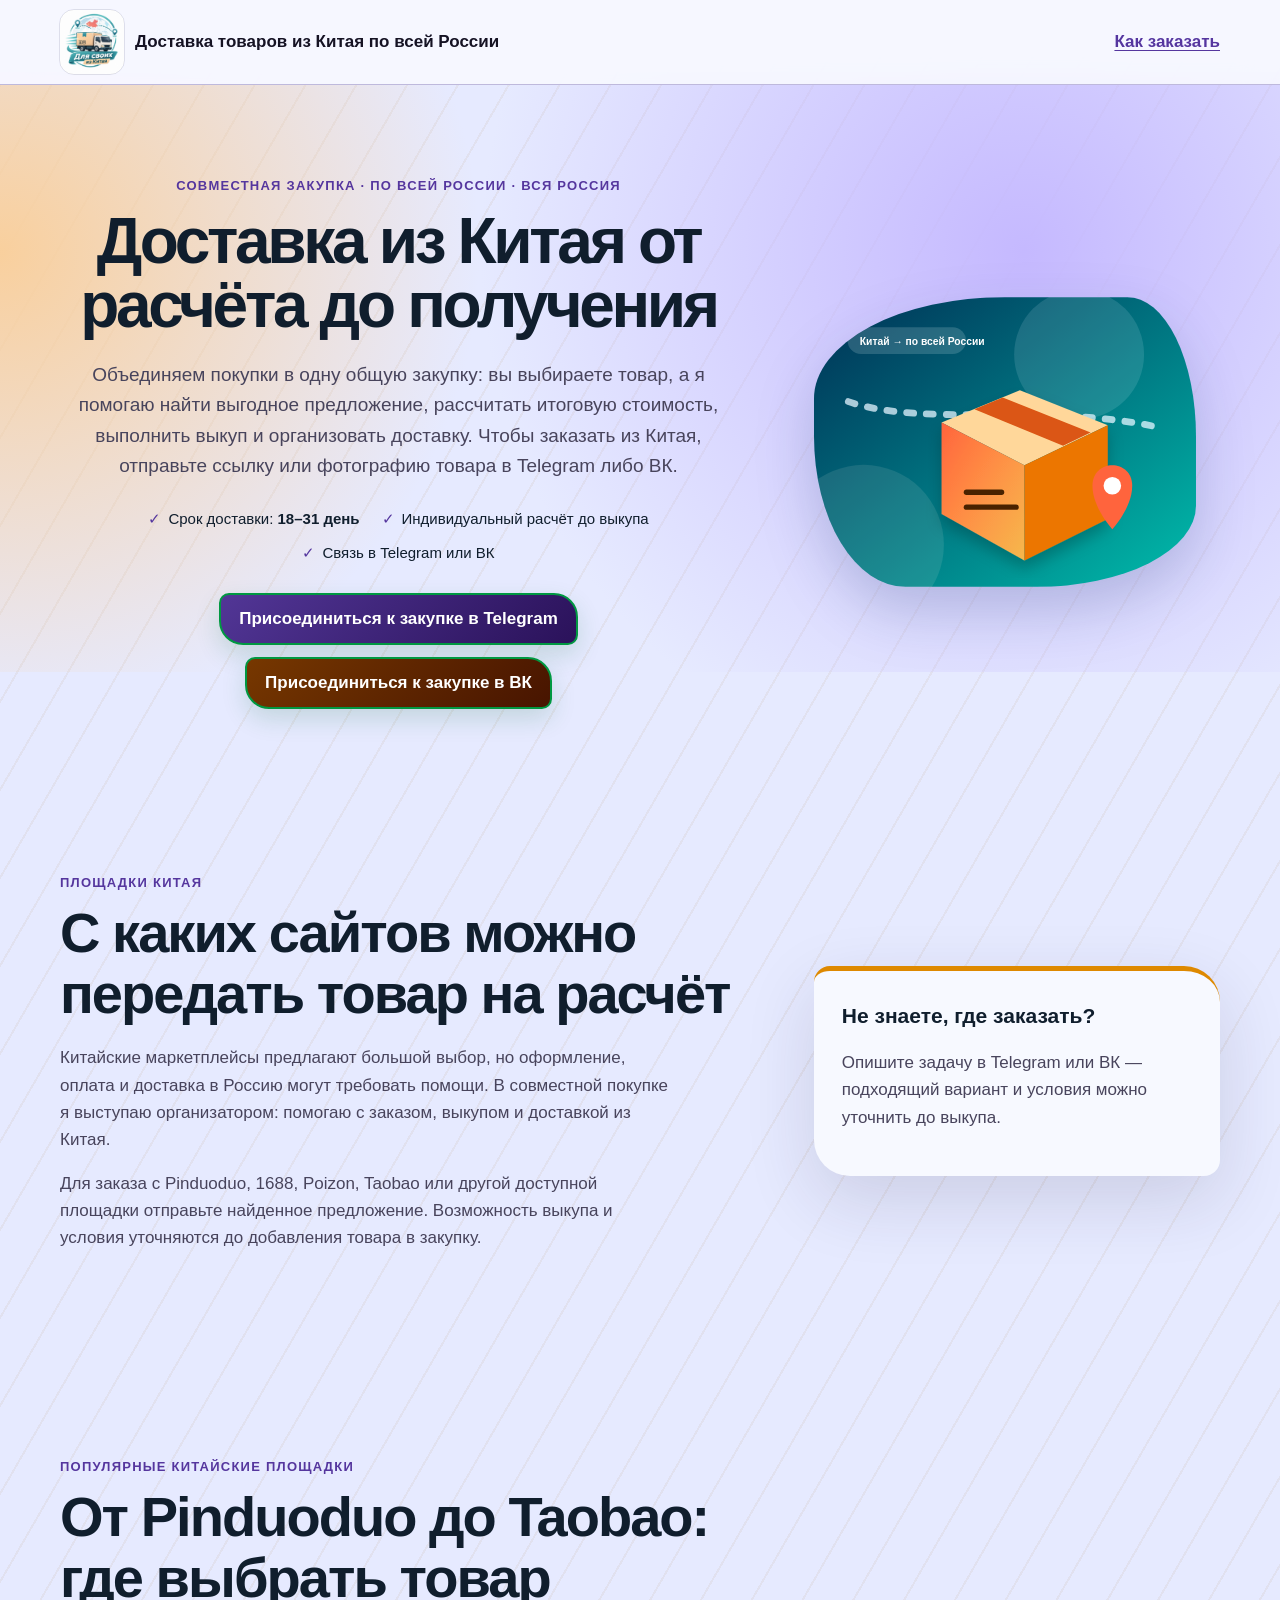
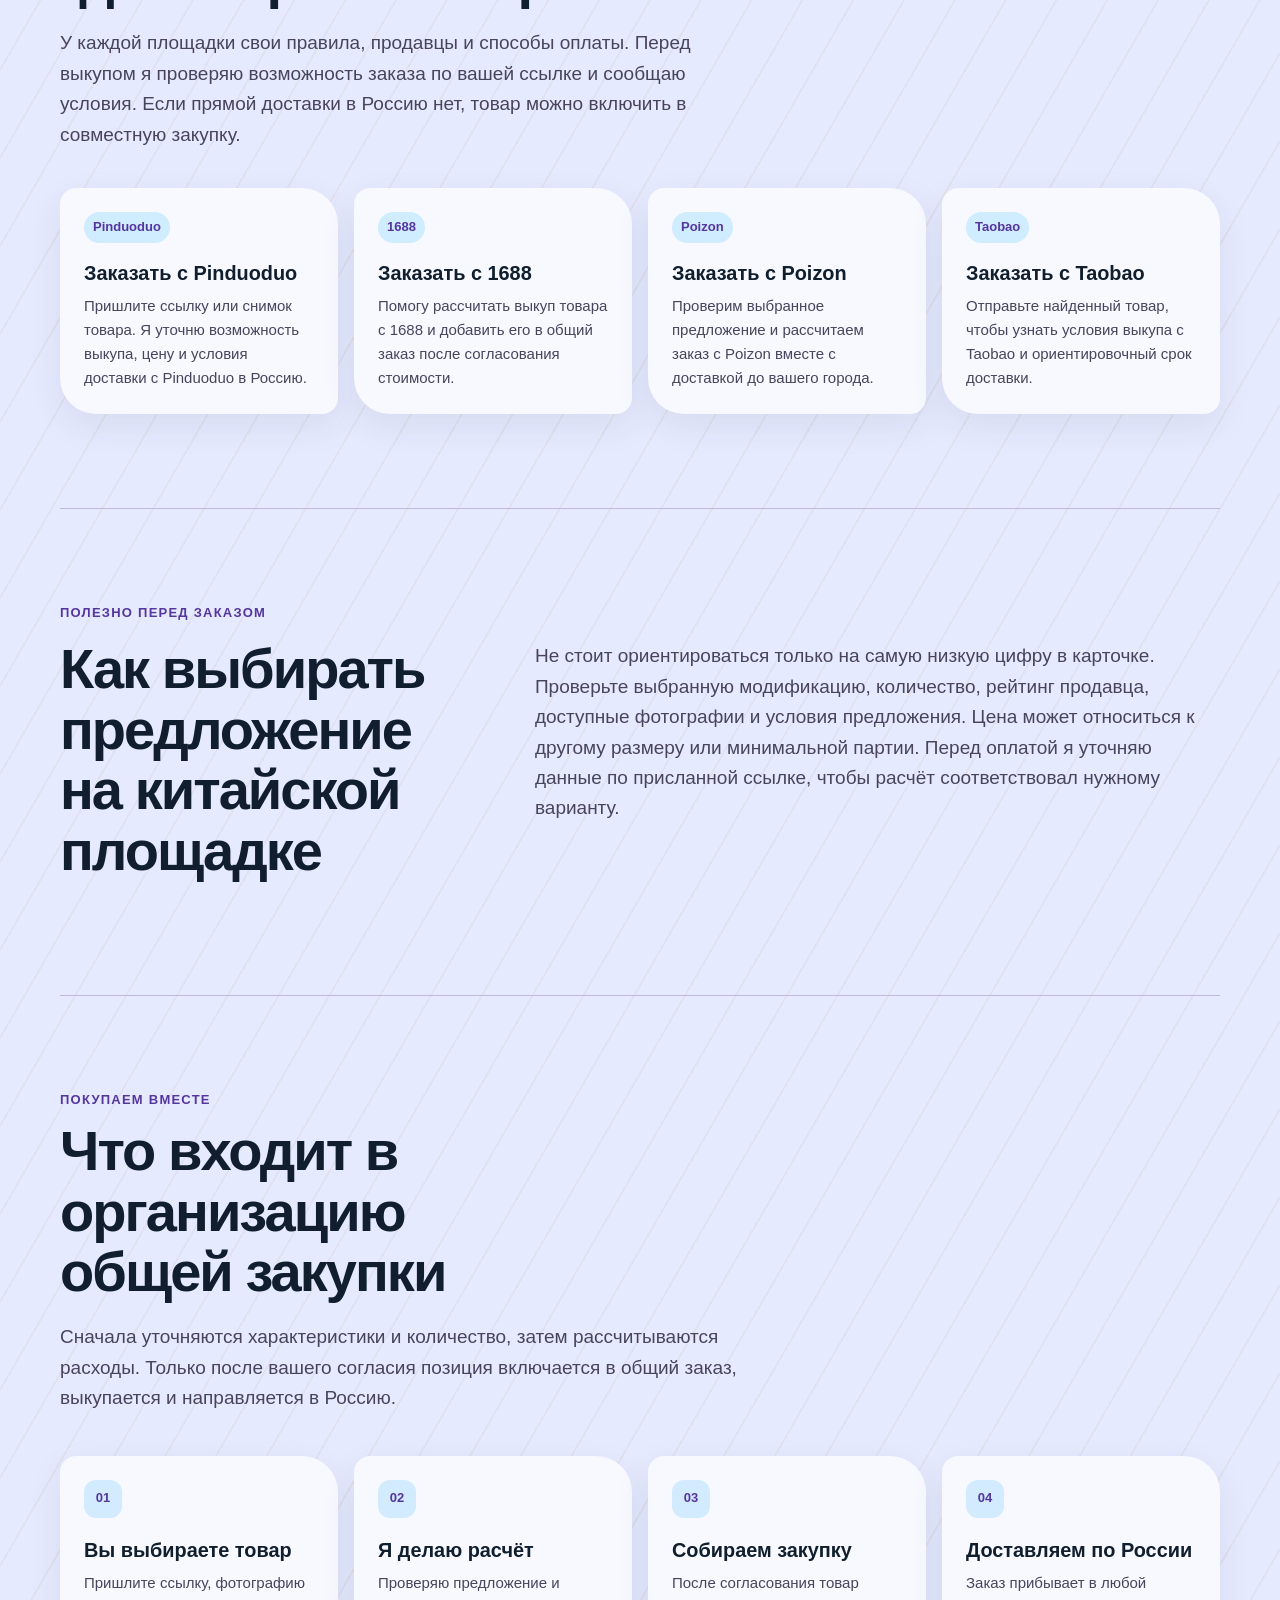
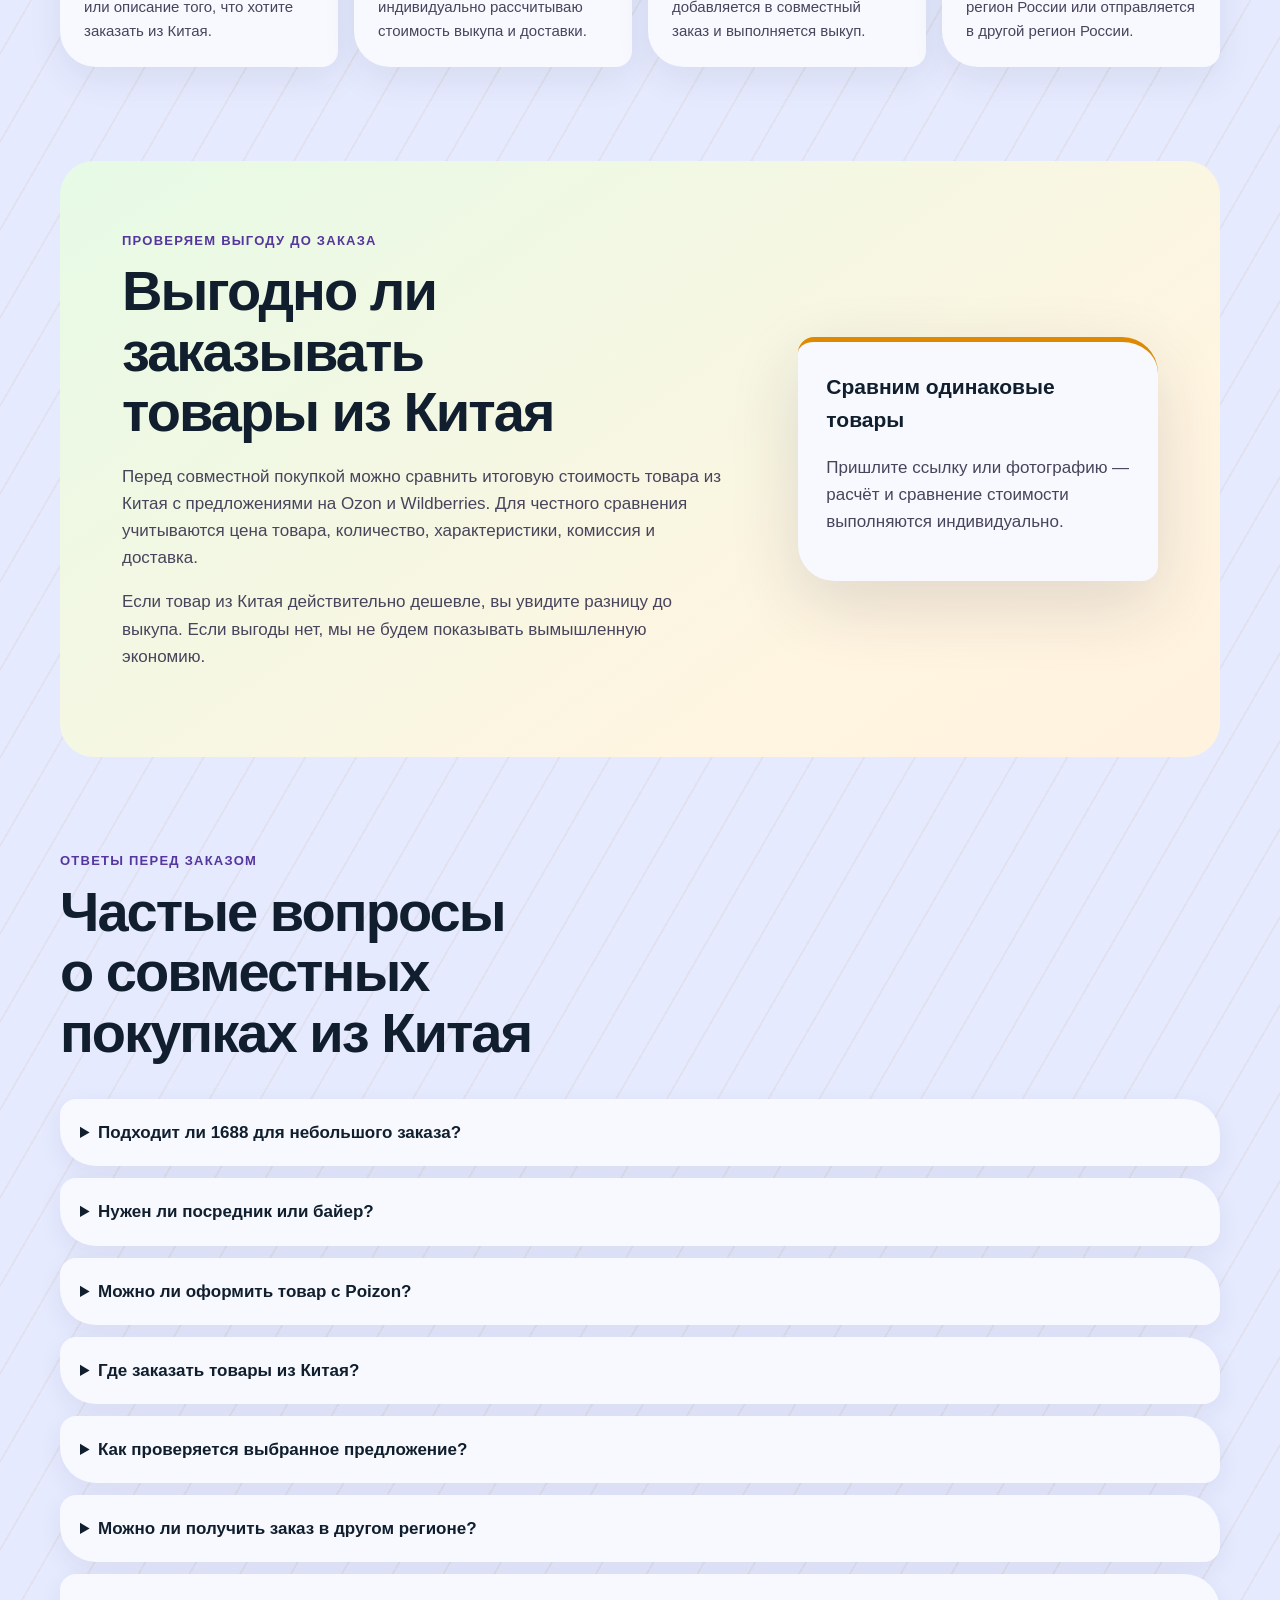
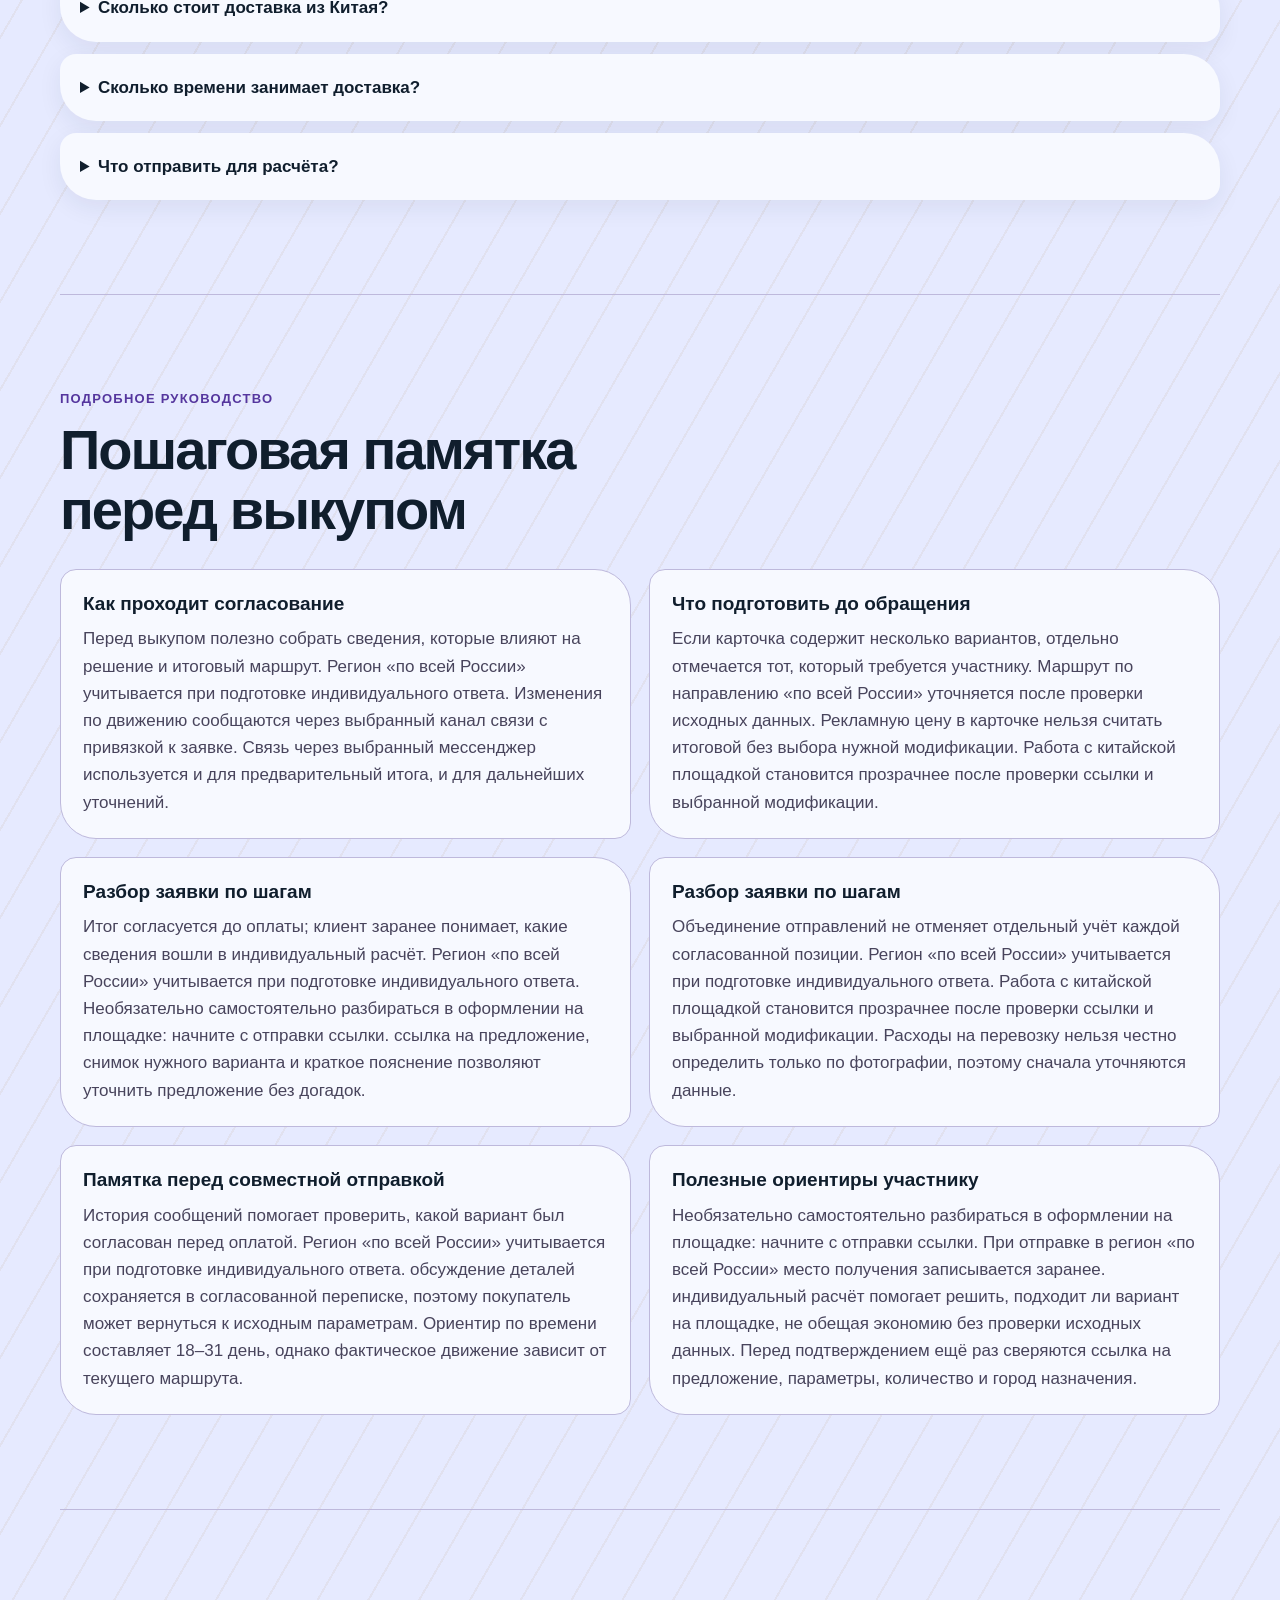
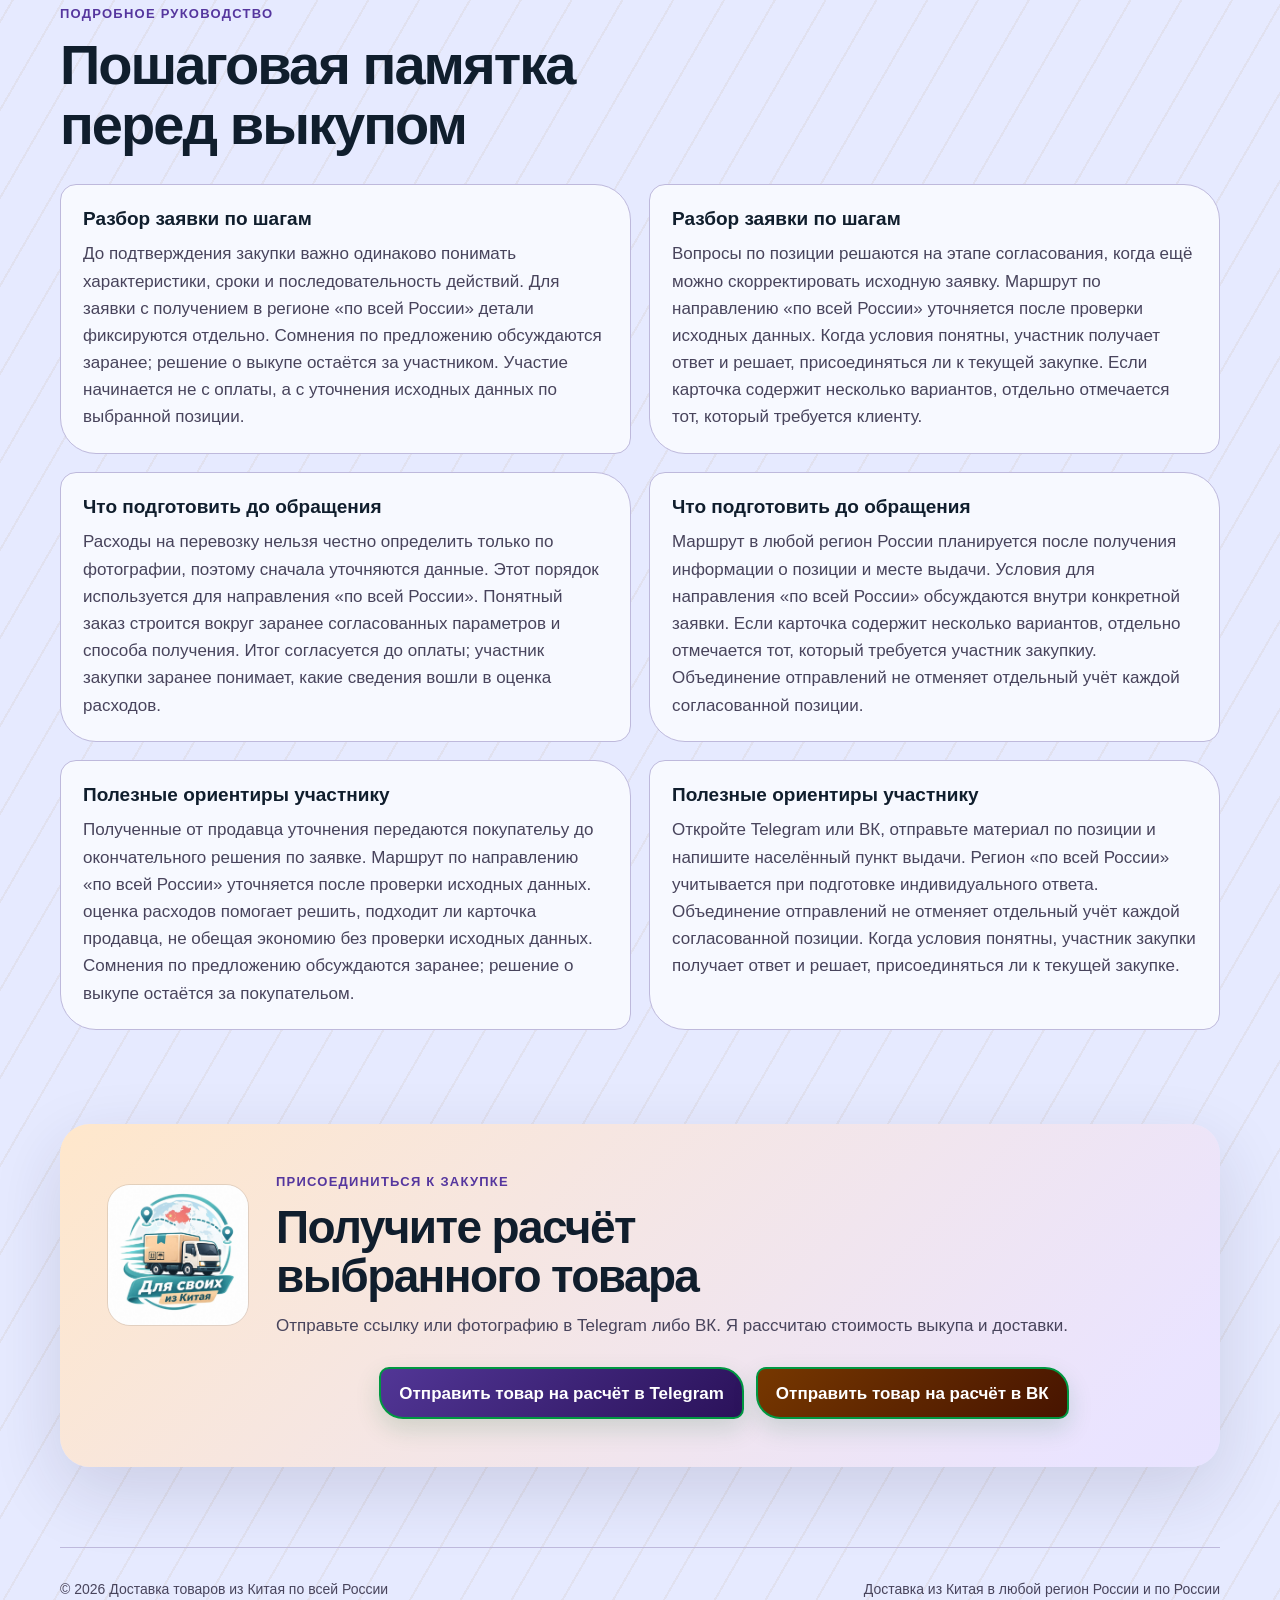
==== index.html @ 7e233af6 "Обновление сайта через SiteMaster" ====
<!doctype html>
<html lang="ru">
<head>
  <meta charset="utf-8">
  <meta name="viewport" content="width=device-width, initial-scale=1">
  <title>Доставка из Китая: расчёт, совместный выкуп и отправка</title>
  <meta name="description" content="Совместная доставка из Китая в любой регион России и по России: индивидуальный расчёт, согласование, выкуп и отправка заказа. Ориентировочный срок — 18–31 день.">
  <link rel="canonical" href="https://dostavka-iz-kitaya-61.vercel.app/">
  <link rel="icon" href="/favicon.png" type="image/png" sizes="120x120">
  <meta property="og:type" content="website">
  <meta property="og:title" content="Доставка из Китая для совместных заказов — Доставка товаров из Китая по всей России">
  <meta property="og:description" content="Совместные заказы из Китая: вы выбираете товар — я помогаю с расчётом, выкупом и доставкой в любой регион России и по всей России.">
  <meta property="og:image" content="https://dostavka-iz-kitaya-61.vercel.app/assets/logo.jpg">
  <meta property="og:url" content="https://dostavka-iz-kitaya-61.vercel.app/">
  <link rel="stylesheet" href="styles.css">
  <script type="application/ld+json">{
    "@context":"https://schema.org","@type":"Service","name":"Доставка из Китая",
    "provider":{"@type":"Organization","name":"Доставка товаров из Китая по всей России"},
    "areaServed":["Россия","по всей России"],
    "serviceType":"Совместные покупки, заказ, выкуп и доставка товаров из Китая","url":"https://dostavka-iz-kitaya-61.vercel.app/"
  }</script>
  <!-- Yandex.Metrika counter -->
  <script type="text/javascript">
      (function(m,e,t,r,i,k,a){
          m[i]=m[i]||function(){(m[i].a=m[i].a||[]).push(arguments)};
          m[i].l=1*new Date();
          for (var j = 0; j < document.scripts.length; j++) {if (document.scripts[j].src === r) { return; }}
          k=e.createElement(t),a=e.getElementsByTagName(t)[0],k.async=1,k.src=r,a.parentNode.insertBefore(k,a)
      })(window, document,'script','https://mc.yandex.ru/metrika/tag.js?id=111696641', 'ym');

      ym(111696641, 'init', {
          ssr:true,
          webvisor:true,
          clickmap:true,
          ecommerce:"dataLayer",
          referrer:document.referrer,
          url:location.href,
          accurateTrackBounce:true,
          trackLinks:true
      });
  </script>
  <noscript><div><img src="https://mc.yandex.ru/watch/111696641" style="position:absolute; left:-9999px;" alt="" /></div></noscript>
  <!-- /Yandex.Metrika counter -->
</head>
<body class="profile-3 composition-1 layout-3 visual-palette-3 visual-layout-6 visual-shape-5 visual-pattern-4">
  <a class="skip-link" href="#content">Перейти к содержанию</a>
  <header class="site-header">
    <a class="brand" href="#top" aria-label="Доставка товаров из Китая по всей России — на главную">
      <img src="assets/logo.jpg" width="64" height="64" alt="Логотип Для своих из Китая">
      <span>Доставка товаров из Китая по всей России</span>
    </a>
    <a class="header-link" href="#how">Как заказать</a>
  </header>

  <main id="content">
    <section class="hero" id="top">
      <div class="hero__copy">
        <p class="eyebrow">Совместная закупка · по всей России · вся Россия</p>
        <h1>Доставка из Китая от расчёта до получения</h1>
        <p class="lead">Объединяем покупки в одну общую закупку: вы выбираете товар, а я помогаю найти выгодное предложение, рассчитать итоговую стоимость, выполнить выкуп и организовать доставку. Чтобы заказать из Китая, отправьте ссылку или фотографию товара в Telegram либо ВК.</p>
        <ul class="hero__facts" aria-label="Основные условия">
          <li>Срок доставки: <strong>18–31 день</strong></li>
          <li>Индивидуальный расчёт до выкупа</li>
          <li>Связь в Telegram или ВК</li>
        </ul>
        <div class="cta-row"><a class="cta cta--tg" data-goal="telegram_hero" href="https://t.me/dlyasvoihchina" target="_blank" rel="noopener">Присоединиться к закупке в Telegram</a><a class="cta cta--vk" data-goal="vk_hero" href="https://vk.ru/dlyasvoihchina" target="_blank" rel="noopener">Присоединиться к закупке в ВК</a></div>
      </div>
      <div class="hero__visual"><img src="assets/cover.svg" alt="Доставка товаров из Китая по всей России: доставка из Китая в любой регион России"></div>
    </section>

    <section class="section split" aria-labelledby="where-title">
      <div>
        <p class="eyebrow">Площадки Китая</p>
        <h2 id="where-title">С каких сайтов можно передать товар на расчёт</h2>
        <p>Китайские маркетплейсы предлагают большой выбор, но оформление, оплата и доставка в Россию могут требовать помощи. В совместной покупке я выступаю организатором: помогаю с заказом, выкупом и доставкой из Китая.</p>
        <p>Для заказа с Pinduoduo, 1688, Poizon, Taobao или другой доступной площадки отправьте найденное предложение. Возможность выкупа и условия уточняются до добавления товара в закупку.</p>
      </div>
      <aside class="note"><strong>Не знаете, где заказать?</strong><p>Опишите задачу в Telegram или ВК — подходящий вариант и условия можно уточнить до выкупа.</p></aside>
    </section>

    <section class="section" aria-labelledby="platforms-title">
      <p class="eyebrow">Популярные китайские площадки</p>
      <h2 id="platforms-title">От Pinduoduo до Taobao: где выбрать товар</h2>
      <p class="section__intro">У каждой площадки свои правила, продавцы и способы оплаты. Перед выкупом я проверяю возможность заказа по вашей ссылке и сообщаю условия. Если прямой доставки в Россию нет, товар можно включить в совместную закупку.</p>
      <div class="platform-grid">
        <article><span>Pinduoduo</span><h3>Заказать с Pinduoduo</h3><p>Пришлите ссылку или снимок товара. Я уточню возможность выкупа, цену и условия доставки с Pinduoduo в Россию.</p></article>
        <article><span>1688</span><h3>Заказать с 1688</h3><p>Помогу рассчитать выкуп товара с 1688 и добавить его в общий заказ после согласования стоимости.</p></article>
        <article><span>Poizon</span><h3>Заказать с Poizon</h3><p>Проверим выбранное предложение и рассчитаем заказ с Poizon вместе с доставкой до вашего города.</p></article>
        <article><span>Taobao</span><h3>Заказать с Taobao</h3><p>Отправьте найденный товар, чтобы узнать условия выкупа с Taobao и ориентировочный срок доставки.</p></article>
      </div>
    </section>

    <section class="section section--focus" aria-labelledby="focus-title">
      <p class="eyebrow">Полезно перед заказом</p>
      <h2 id="focus-title">Как выбирать предложение на китайской площадке</h2>
      <p class="focus-text">Не стоит ориентироваться только на самую низкую цифру в карточке. Проверьте выбранную модификацию, количество, рейтинг продавца, доступные фотографии и условия предложения. Цена может относиться к другому размеру или минимальной партии. Перед оплатой я уточняю данные по присланной ссылке, чтобы расчёт соответствовал нужному варианту.</p>
    </section>

    <section class="section" aria-labelledby="service-title">
      <p class="eyebrow">Покупаем вместе</p>
      <h2 id="service-title">Что входит в организацию общей закупки</h2>
      <p class="section__intro">Сначала уточняются характеристики и количество, затем рассчитываются расходы. Только после вашего согласия позиция включается в общий заказ, выкупается и направляется в Россию.</p>
      <div class="feature-grid">
        <article><span>01</span><h3>Вы выбираете товар</h3><p>Пришлите ссылку, фотографию или описание того, что хотите заказать из Китая.</p></article>
        <article><span>02</span><h3>Я делаю расчёт</h3><p>Проверяю предложение и индивидуально рассчитываю стоимость выкупа и доставки.</p></article>
        <article><span>03</span><h3>Собираем закупку</h3><p>После согласования товар добавляется в совместный заказ и выполняется выкуп.</p></article>
        <article><span>04</span><h3>Доставляем по России</h3><p>Заказ прибывает в любой регион России или отправляется в другой регион России.</p></article>
      </div>
    </section>

    <section class="section split section--comparison" aria-labelledby="comparison-title">
      <div>
        <p class="eyebrow">Проверяем выгоду до заказа</p>
        <h2 id="comparison-title">Выгодно ли заказывать товары из Китая</h2>
        <p>Перед совместной покупкой можно сравнить итоговую стоимость товара из Китая с предложениями на Ozon и Wildberries. Для честного сравнения учитываются цена товара, количество, характеристики, комиссия и доставка.</p>
        <p>Если товар из Китая действительно дешевле, вы увидите разницу до выкупа. Если выгоды нет, мы не будем показывать вымышленную экономию.</p>
      </div>
      <aside class="note"><strong>Сравним одинаковые товары</strong><p>Пришлите ссылку или фотографию — расчёт и сравнение стоимости выполняются индивидуально.</p></aside>
    </section>

    <section class="section" aria-labelledby="faq-title">
      <p class="eyebrow">Ответы перед заказом</p>
      <h2 id="faq-title">Частые вопросы о совместных покупках из Китая</h2>
      <div class="faq">
        <details><summary>Подходит ли 1688 для небольшого заказа?</summary><p>Это зависит от продавца, минимального количества и выбранной позиции. Отправьте ссылку, чтобы проверить условия конкретного предложения.</p></details><details><summary>Нужен ли посредник или байер?</summary><p>Помощь организатора полезна для оплаты на китайской площадке, согласования позиции и организации перевозки до России.</p></details><details><summary>Можно ли оформить товар с Poizon?</summary><p>Возможность выкупа проверяется по выбранной позиции. После проверки вы получите индивидуальный расчёт вместе с доставкой.</p></details><details><summary>Где заказать товары из Китая?</summary><p>Искать товары можно на Pinduoduo, 1688, Poizon, Taobao и других доступных площадках. Возможность выкупа уточняется по конкретной ссылке.</p></details><details><summary>Как проверяется выбранное предложение?</summary><p>Я сверяю доступные характеристики, количество и условия продавца. Дополнительные фотографии или проверка обсуждаются для конкретного заказа.</p></details><details><summary>Можно ли получить заказ в другом регионе?</summary><p>Да. Получение доступно в любой регион России и других городах России. Назовите населённый пункт при запросе расчёта.</p></details><details><summary>Сколько стоит доставка из Китая?</summary><p>Цена зависит от веса, объёма, маршрута, города получения и условий продавца. Поэтому расчёт выполняется до выкупа индивидуально.</p></details><details><summary>Сколько времени занимает доставка?</summary><p>Ориентировочный срок — 18–31 день. Он может меняться в зависимости от маршрута и особенностей текущей закупки.</p></details><details><summary>Что отправить для расчёта?</summary><p>Достаточно ссылки или фотографии, нужных характеристик, количества и города получения. Уточняющие вопросы задаются в Telegram или ВК.</p></details>
      </div>
    </section>

    <section class="section section--guide" aria-labelledby="guide-1">
      <p class="eyebrow">Подробное руководство</p>
      <h2 id="guide-1">Пошаговая памятка перед выкупом</h2>
      <div class="guide-grid"><article><h3>Как проходит согласование</h3><p>Перед выкупом полезно собрать сведения, которые влияют на решение и итоговый маршрут. Регион «по всей России» учитывается при подготовке индивидуального ответа. Изменения по движению сообщаются через выбранный канал связи с привязкой к заявке. Связь через выбранный мессенджер используется и для предварительный итога, и для дальнейших уточнений.</p></article><article><h3>Что подготовить до обращения</h3><p>Если карточка содержит несколько вариантов, отдельно отмечается тот, который требуется участнику. Маршрут по направлению «по всей России» уточняется после проверки исходных данных. Рекламную цену в карточке нельзя считать итоговой без выбора нужной модификации. Работа с китайской площадкой становится прозрачнее после проверки ссылки и выбранной модификации.</p></article><article><h3>Разбор заявки по шагам</h3><p>Итог согласуется до оплаты; клиент заранее понимает, какие сведения вошли в индивидуальный расчёт. Регион «по всей России» учитывается при подготовке индивидуального ответа. Необязательно самостоятельно разбираться в оформлении на площадке: начните с отправки ссылки. ссылка на предложение, снимок нужного варианта и краткое пояснение позволяют уточнить предложение без догадок.</p></article><article><h3>Разбор заявки по шагам</h3><p>Объединение отправлений не отменяет отдельный учёт каждой согласованной позиции. Регион «по всей России» учитывается при подготовке индивидуального ответа. Работа с китайской площадкой становится прозрачнее после проверки ссылки и выбранной модификации. Расходы на перевозку нельзя честно определить только по фотографии, поэтому сначала уточняются данные.</p></article><article><h3>Памятка перед совместной отправкой</h3><p>История сообщений помогает проверить, какой вариант был согласован перед оплатой. Регион «по всей России» учитывается при подготовке индивидуального ответа. обсуждение деталей сохраняется в согласованной переписке, поэтому покупатель может вернуться к исходным параметрам. Ориентир по времени составляет 18–31 день, однако фактическое движение зависит от текущего маршрута.</p></article><article><h3>Полезные ориентиры участнику</h3><p>Необязательно самостоятельно разбираться в оформлении на площадке: начните с отправки ссылки. При отправке в регион «по всей России» место получения записывается заранее. индивидуальный расчёт помогает решить, подходит ли вариант на площадке, не обещая экономию без проверки исходных данных. Перед подтверждением ещё раз сверяются ссылка на предложение, параметры, количество и город назначения.</p></article></div>
    </section>

    <section class="section section--guide" aria-labelledby="guide-2">
      <p class="eyebrow">Подробное руководство</p>
      <h2 id="guide-2">Пошаговая памятка перед выкупом</h2>
      <div class="guide-grid"><article><h3>Разбор заявки по шагам</h3><p>До подтверждения закупки важно одинаково понимать характеристики, сроки и последовательность действий. Для заявки с получением в регионе «по всей России» детали фиксируются отдельно. Сомнения по предложению обсуждаются заранее; решение о выкупе остаётся за участником. Участие начинается не с оплаты, а с уточнения исходных данных по выбранной позиции.</p></article><article><h3>Разбор заявки по шагам</h3><p>Вопросы по позиции решаются на этапе согласования, когда ещё можно скорректировать исходную заявку. Маршрут по направлению «по всей России» уточняется после проверки исходных данных. Когда условия понятны, участник получает ответ и решает, присоединяться ли к текущей закупке. Если карточка содержит несколько вариантов, отдельно отмечается тот, который требуется клиенту.</p></article><article><h3>Что подготовить до обращения</h3><p>Расходы на перевозку нельзя честно определить только по фотографии, поэтому сначала уточняются данные. Этот порядок используется для направления «по всей России». Понятный заказ строится вокруг заранее согласованных параметров и способа получения. Итог согласуется до оплаты; участник закупки заранее понимает, какие сведения вошли в оценка расходов.</p></article><article><h3>Что подготовить до обращения</h3><p>Маршрут в любой регион России планируется после получения информации о позиции и месте выдачи. Условия для направления «по всей России» обсуждаются внутри конкретной заявки. Если карточка содержит несколько вариантов, отдельно отмечается тот, который требуется участник закупкиу. Объединение отправлений не отменяет отдельный учёт каждой согласованной позиции.</p></article><article><h3>Полезные ориентиры участнику</h3><p>Полученные от продавца уточнения передаются покупательу до окончательного решения по заявке. Маршрут по направлению «по всей России» уточняется после проверки исходных данных. оценка расходов помогает решить, подходит ли карточка продавца, не обещая экономию без проверки исходных данных. Сомнения по предложению обсуждаются заранее; решение о выкупе остаётся за покупательом.</p></article><article><h3>Полезные ориентиры участнику</h3><p>Откройте Telegram или ВК, отправьте материал по позиции и напишите населённый пункт выдачи. Регион «по всей России» учитывается при подготовке индивидуального ответа. Объединение отправлений не отменяет отдельный учёт каждой согласованной позиции. Когда условия понятны, участник закупки получает ответ и решает, присоединяться ли к текущей закупке.</p></article></div>
    </section>

    <section class="final" id="contact" aria-labelledby="final-title">
      <img src="assets/logo.jpg" width="140" height="140" alt="Логотип Для своих из Китая">
      <div><p class="eyebrow">Присоединиться к закупке</p><h2 id="final-title">Получите расчёт выбранного товара</h2><p>Отправьте ссылку или фотографию в Telegram либо ВК. Я рассчитаю стоимость выкупа и доставки.</p></div>
      <div class="cta-row"><a class="cta cta--tg" data-goal="telegram_final" href="https://t.me/dlyasvoihchina" target="_blank" rel="noopener">Отправить товар на расчёт в Telegram</a><a class="cta cta--vk" data-goal="vk_final" href="https://vk.ru/dlyasvoihchina" target="_blank" rel="noopener">Отправить товар на расчёт в ВК</a></div>
    </section>
  </main>

  <footer><span>© 2026 Доставка товаров из Китая по всей России</span><span>Доставка из Китая в любой регион России и по России</span></footer>
  <script src="script.js"></script>
</body>
</html>
---- styles.css ----
:root{--blue:oklch(.48 .24 257);--blue2:oklch(.35 .19 260);--orange:oklch(.7 .2 45);--orange2:oklch(.61 .2 35);--ink:oklch(.23 .035 252);--muted:oklch(.5 .035 252);--bg:oklch(.98 .012 242);--surface:oklch(1 0 0);--line:oklch(.89 .025 245);--shadow:0 24px 70px oklch(.25 .06 250 / .13);font-family:Inter,"Segoe UI",Arial,sans-serif;font-synthesis:none;color:var(--ink)}*{box-sizing:border-box}html{scroll-behavior:smooth}body{margin:0;background:var(--bg);font-size:17px;line-height:1.6;-webkit-font-smoothing:antialiased}a{text-underline-offset:3px}.skip-link{position:fixed;z-index:30;inset:8px auto auto 8px;transform:translateY(-150%);padding:10px 14px;border-radius:10px;background:var(--ink);color:#fff}.skip-link:focus{transform:none}.site-header{position:sticky;top:0;z-index:20;display:flex;align-items:center;justify-content:space-between;gap:20px;min-height:72px;padding:10px max(18px,calc((100% - 1160px)/2));background:oklch(1 0 0 / .88);backdrop-filter:blur(18px);box-shadow:0 1px 0 var(--line)}.brand{display:flex;align-items:center;gap:11px;color:var(--ink);text-decoration:none;font-weight:760}.brand img{border-radius:50%;outline:1px solid oklch(0 0 0 / .1)}.header-link{color:var(--blue2);font-weight:700}.hero,.section,.final,footer{width:min(1160px,calc(100% - 36px));margin-inline:auto}.hero{min-height:680px;display:grid;grid-template-columns:1.08fr .92fr;align-items:center;gap:clamp(30px,6vw,78px);padding-block:70px}.hero:before{content:"";position:absolute;z-index:-1;inset:72px 0 auto 0;height:600px;background:radial-gradient(circle at 80% 30%,oklch(.85 .11 240),transparent 34rem),radial-gradient(circle at 0% 30%,oklch(.93 .08 55),transparent 30rem)}.eyebrow{margin:0;color:var(--blue);font-size:13px;font-weight:800;letter-spacing:.095em;text-transform:uppercase}.hero h1{font-size:clamp(43px,6vw,76px);line-height:1.01;letter-spacing:-.052em;text-wrap:balance;margin:12px 0 22px}.lead,.section__intro{max-width:66ch;color:var(--muted);font-size:19px;text-wrap:pretty}.hero__facts{display:flex;flex-wrap:wrap;gap:10px 22px;padding:0;margin:25px 0;list-style:none;font-size:15px}.hero__facts li:before{content:"✓";color:var(--blue);font-weight:900;margin-right:7px}.hero__visual img{display:block;width:100%;height:auto;border-radius:50%;outline:1px solid oklch(0 0 0 / .1);filter:drop-shadow(0 28px 30px oklch(.25 .12 250 / .22))}.cta-row{display:flex;flex-wrap:wrap;gap:12px;margin-top:28px}.cta{display:inline-flex;align-items:center;justify-content:center;min-height:52px;padding:12px 18px;border-radius:14px;color:white;text-decoration:none;font-weight:760;box-shadow:0 12px 25px oklch(.3 .1 250 / .18);transition-property:scale,box-shadow;transition-duration:150ms}.cta:hover{box-shadow:0 16px 32px oklch(.3 .1 250 / .26)}.cta:active{scale:.96}.cta:focus-visible,summary:focus-visible,a:focus-visible{outline:3px solid oklch(.78 .16 75);outline-offset:3px}.cta--tg{background:linear-gradient(135deg,oklch(.67 .16 230),oklch(.5 .18 242))}.cta--vk{background:linear-gradient(135deg,oklch(.57 .2 257),oklch(.42 .2 262))}.cta--disabled{background:var(--muted)}.section{padding-block:94px}.section h2,.final h2{max-width:22ch;font-size:clamp(34px,4.4vw,56px);line-height:1.08;letter-spacing:-.035em;text-wrap:balance;margin:10px 0 20px}.feature-grid{display:grid;grid-template-columns:repeat(4,1fr);gap:16px;margin-top:42px}.feature-grid article{padding:24px;background:var(--surface);border-radius:20px;box-shadow:0 12px 35px oklch(.3 .04 250 / .08)}.feature-grid span{display:grid;place-items:center;width:38px;height:38px;border-radius:12px;background:oklch(.93 .04 245);color:var(--blue);font-size:13px;font-weight:850}.feature-grid h3{margin:20px 0 8px;line-height:1.25}.feature-grid p{margin:0;color:var(--muted);font-size:15px}.section--tint{width:min(1220px,calc(100% - 24px));padding:72px clamp(18px,5vw,62px);border-radius:34px;background:linear-gradient(145deg,oklch(.96 .04 242),oklch(.98 .025 55));box-shadow:inset 0 0 0 1px oklch(0 0 0 / .05)}.steps{display:grid;grid-template-columns:1fr 1fr;gap:14px;padding:0;margin:38px 0;list-style:none}.steps li{display:flex;gap:16px;padding:20px;background:oklch(1 0 0 / .78);border-radius:18px}.steps>li>span{display:grid;place-items:center;flex:0 0 auto;width:42px;height:42px;border-radius:14px;background:var(--blue);color:white;font-weight:850}.steps h3{margin:2px 0 5px}.steps p{margin:0;color:var(--muted);font-size:15px}.split{display:grid;grid-template-columns:1.25fr .75fr;gap:clamp(30px,6vw,90px);align-items:center}.split p{max-width:65ch;color:var(--muted)}.note{padding:28px;background:var(--surface);border-radius:22px;box-shadow:var(--shadow);border-top:5px solid var(--orange)}.note strong{font-size:21px}.section--dark{width:min(1220px,calc(100% - 24px));display:grid;grid-template-columns:1fr .85fr;gap:50px;align-items:center;padding:70px clamp(18px,5vw,62px);border-radius:34px;background:linear-gradient(145deg,var(--blue2),oklch(.23 .11 257));color:white}.section--dark .eyebrow{color:oklch(.81 .12 225)}.section--dark p{color:oklch(.88 .03 245)}.cost-card{padding:26px;border-radius:22px;background:oklch(1 0 0 / .1);box-shadow:inset 0 0 0 1px oklch(1 0 0 / .15)}.cost-card>span{font-weight:800}.cost-card ul{padding-left:22px}.faq{display:grid;gap:12px;margin-top:36px}.faq details{background:var(--surface);border-radius:16px;padding:0 20px;box-shadow:0 8px 24px oklch(.3 .04 250 / .07)}.faq summary{cursor:pointer;padding:20px 34px 20px 0;font-weight:760}.faq p{margin:0 0 20px;color:var(--muted);max-width:72ch}.final{display:grid;grid-template-columns:auto 1fr;gap:28px;align-items:center;margin-bottom:80px;padding:48px;border-radius:30px;background:linear-gradient(135deg,oklch(.94 .055 55),oklch(.93 .055 235));box-shadow:var(--shadow)}.final>img{border-radius:50%;outline:1px solid oklch(0 0 0 / .1)}.final h2{font-size:clamp(30px,4vw,46px);margin-bottom:10px}.final p:not(.eyebrow){margin:0;color:var(--muted)}.final .cta-row{grid-column:2;margin-top:0}footer{display:flex;justify-content:space-between;gap:20px;padding-block:30px;color:var(--muted);font-size:14px;border-top:1px solid var(--line)}@media(max-width:900px){.hero{grid-template-columns:1fr;min-height:auto}.hero__visual{max-width:560px;margin-inline:auto}.feature-grid{grid-template-columns:1fr 1fr}.split,.section--dark{grid-template-columns:1fr}.final{grid-template-columns:1fr;text-align:center}.final>img{margin:auto}.final .cta-row{grid-column:auto;justify-content:center}}@media(max-width:620px){body{font-size:16px;padding-bottom:76px}.site-header{padding-inline:12px}.brand span{max-width:190px;font-size:14px}.header-link{display:none}.hero,.section{padding-block:58px}.hero h1{font-size:43px}.feature-grid,.steps{grid-template-columns:1fr}.section--tint,.section--dark{border-radius:24px}.cta-row{display:grid}.cta{width:100%}.final{padding:32px 20px}.final .cta-row{position:fixed;z-index:18;inset:auto 0 0 0;display:grid;grid-template-columns:1fr 1fr;gap:8px;padding:8px max(8px,env(safe-area-inset-left)) max(8px,env(safe-area-inset-bottom));background:oklch(1 0 0 / .9);backdrop-filter:blur(16px);box-shadow:0 -8px 30px oklch(.2 .05 250 / .12)}.final .cta{min-height:52px;padding:8px;font-size:14px}footer{display:grid}}@media(prefers-reduced-motion:reduce){html{scroll-behavior:auto}.cta{transition-duration:0s}}

/* Green outlined conversion buttons */
.brand img{flex:0 0 auto;object-fit:contain;border-radius:14px;outline:1px solid oklch(0 0 0 / .1);background:white}
.final>img{object-fit:contain;border-radius:22px;outline:1px solid oklch(0 0 0 / .1);background:white}
body.profile-2 { --blue: oklch(.5 .2 245); --blue2: oklch(.36 .16 248); }
body.profile-3 { --blue: oklch(.48 .18 225); --blue2: oklch(.34 .15 230); }
body.profile-4 { --blue: oklch(.5 .19 270); --blue2: oklch(.35 .17 273); }
body.profile-5 { --blue: oklch(.52 .18 205); --blue2: oklch(.35 .14 210); --orange: oklch(.72 .17 60); }
body.profile-6 { --blue: oklch(.48 .19 285); --blue2: oklch(.34 .16 288); --orange: oklch(.7 .18 35); }
body.profile-7 { --blue: oklch(.5 .17 175); --blue2: oklch(.33 .13 180); --orange: oklch(.72 .18 50); }
body.profile-8 { --blue: oklch(.5 .2 255); --blue2: oklch(.31 .17 258); --orange: oklch(.68 .2 28); }
body.composition-2 { --bg: oklch(.97 .018 75); }
body.composition-2 .site-header { position: relative; width: min(1160px, calc(100% - 36px)); margin: 18px auto 0; border-radius: 18px; }
body.composition-2 .section { padding-block: 76px; }
body.composition-2 .feature-grid article, body.composition-2 .platform-grid article { border-radius: 28px 8px 28px 8px; }
body.composition-2 .section--focus { width: min(1040px, calc(100% - 36px)); border-block: 0; padding: 56px; border-radius: 30px; background: var(--surface); box-shadow: var(--shadow); }
body.composition-2 .faq { grid-template-columns: 1fr 1fr; align-items: start; }
body.composition-3 { --bg: oklch(.965 .018 245); }
body.composition-3 .site-header { background: var(--blue2); color: white; box-shadow: none; }
body.composition-3 .brand, body.composition-3 .header-link { color: white; }
body.composition-3 .hero { min-height: 760px; }
body.composition-3 .feature-grid { gap: 28px; }
body.composition-3 .feature-grid article, body.composition-3 .platform-grid article { border-radius: 6px; border-inline-start: 5px solid var(--blue); box-shadow: none; }
body.composition-3 .section--focus { width: min(1220px, calc(100% - 24px)); padding: 70px clamp(18px, 5vw, 62px); border: 0; border-radius: 8px; background: linear-gradient(135deg, var(--blue2), var(--blue)); color: white; }
body.composition-3 .section--focus .eyebrow, body.composition-3 .section--focus .focus-text { color: white; }
body.composition-3 .final { border-radius: 8px; }
body.profile-2 .hero, body.profile-4 .hero, body.profile-6 .hero, body.profile-8 .hero { grid-template-columns: .86fr 1.14fr; }
body.profile-2 .hero__visual, body.profile-6 .hero__visual { grid-column: 1; grid-row: 1; }
body.profile-2 .hero__copy, body.profile-6 .hero__copy { grid-column: 2; grid-row: 1; }
body.profile-3 .hero, body.profile-7 .hero { grid-template-columns: 1fr; text-align: center; padding-top: 92px; }
body.profile-3 .hero__copy, body.profile-7 .hero__copy { max-width: 900px; margin-inline: auto; }
body.profile-3 .hero__facts, body.profile-3 .cta-row, body.profile-7 .hero__facts, body.profile-7 .cta-row { justify-content: center; }
body.profile-3 .hero__visual img, body.profile-7 .hero__visual img { width: min(72vw, 480px); }
body.profile-4 .feature-grid, body.profile-8 .feature-grid { grid-template-columns: 1fr 1fr; }
body.profile-5 .feature-grid article, body.profile-6 .feature-grid article { border-radius: 8px 26px 8px 26px; }
body.profile-7 .section--tint, body.profile-8 .section--tint { background: linear-gradient(150deg, oklch(.95 .05 165), oklch(.98 .025 70)); }
body.profile-4 .section h2, body.profile-8 .section h2 { max-width: 28ch; }
body.profile-5 .platform-grid, body.profile-7 .platform-grid { grid-template-columns: 1fr 1fr; }
body.profile-6 .section--comparison { background: linear-gradient(145deg, oklch(.95 .04 285), oklch(.98 .03 35)); }
.cta {
  padding: 10px 18px;
  border: 2px solid oklch(.59 .17 150);
  box-shadow: 0 10px 24px oklch(.46 .12 150 / .16);
  transition-property: scale, box-shadow, background-color, border-color;
}
.cta:hover {
  border-color: oklch(.5 .17 150);
  box-shadow: 0 15px 30px oklch(.46 .12 150 / .24);
}
.cta--tg {
  background: linear-gradient(135deg,oklch(.67 .16 230),oklch(.5 .18 242));
  color: white;
}
.cta--vk {
  background: linear-gradient(135deg,oklch(.57 .2 257),oklch(.42 .2 262));
  color: white;
}
.cta--disabled {
  border-color: oklch(.59 .17 150);
  background: var(--muted);
  color: white;
}

/* Keep the full square site logo visible. */
.hero__visual {
  display: flex;
  align-items: center;
  justify-content: center;
  min-width: 0;
  padding: clamp(8px, 2vw, 24px);
  overflow: visible;
}
.hero__visual img {
  width: min(100%, 560px);
  height: auto;
  border-radius: 0;
  outline: none;
  object-fit: contain;
  filter: drop-shadow(0 24px 28px oklch(.25 .12 250 / .18));
}
@media (max-width: 900px) {
  body.composition-2 .faq { grid-template-columns: 1fr; }
  body.composition-2 .section--focus { padding: 36px 24px; }
  body.profile-2 .hero, body.profile-4 .hero, body.profile-6 .hero, body.profile-8 .hero { grid-template-columns: 1fr; }
  body.profile-2 .hero__visual, body.profile-6 .hero__visual,
  body.profile-2 .hero__copy, body.profile-6 .hero__copy { grid-column: auto; grid-row: auto; }
  .hero__visual img {
    width: min(82vw, 500px);
  }
}
.platform-grid {
  display: grid;
  grid-template-columns: repeat(4, minmax(0, 1fr));
  gap: 16px;
  margin-top: 38px;
}
.platform-grid article {
  padding: 24px;
  border-radius: 20px;
  background: var(--surface);
  box-shadow: 0 12px 35px oklch(.3 .04 250 / .08);
}
.platform-grid article > span {
  display: inline-flex;
  padding: 5px 9px;
  border-radius: 999px;
  background: oklch(.93 .045 245);
  color: var(--blue);
  font-size: 13px;
  font-weight: 800;
}
.platform-grid h3 {
  margin: 18px 0 8px;
  line-height: 1.25;
}
.platform-grid p {
  margin: 0;
  color: var(--muted);
  font-size: 15px;
}
.section--comparison {
  width: min(1220px, calc(100% - 24px));
  padding: 70px clamp(18px, 5vw, 62px);
  border-radius: 34px;
  background: linear-gradient(145deg, oklch(.965 .035 145), oklch(.975 .035 65));
}
.section--focus {
  display: grid;
  grid-template-columns: minmax(220px, .72fr) 1.28fr;
  column-gap: clamp(28px, 7vw, 100px);
  align-items: start;
  border-block: 1px solid var(--line);
}
.section--focus .eyebrow { grid-column: 1 / -1; }
.section--focus h2 { margin-top: 16px; }
.focus-text { margin: 18px 0 0; max-width: 70ch; color: var(--muted); font-size: 19px; }
.section--guide { border-top: 1px solid var(--line); }
.guide-grid { display: grid; grid-template-columns: repeat(2, minmax(0, 1fr)); gap: 18px; margin-top: 28px; }
.guide-grid article { padding: 22px; border: 1px solid var(--line); border-radius: 20px; background: var(--surface); }
.guide-grid h3 { margin: 0 0 10px; font-size: 19px; line-height: 1.25; }
.guide-grid p { margin: 0; color: var(--muted); }
@media (max-width: 900px) {
  .section--focus { grid-template-columns: 1fr; }
  .platform-grid {
    grid-template-columns: 1fr 1fr;
  }
}
@media (max-width: 620px) {
  .guide-grid { grid-template-columns: 1fr; }
  .platform-grid {
    grid-template-columns: 1fr;
  }
  .section--comparison {
    border-radius: 24px;
  }
}

/* Индивидуальный визуальный профиль */
body.visual-palette-3 {
  --blue: oklch(.43 .16 292);
  --blue2: oklch(.29 .13 292);
  --orange: oklch(.7 .17 72);
  --orange2: oklch(.58 .17 72);
  --ink: oklch(.2 .03 292);
  --muted: oklch(.4 .04 292);
  --bg: oklch(0.945 0.045 280);
  --surface: oklch(.985 .018 280);
  --line: oklch(.8 .05 292);
  --shadow: 0 24px 70px oklch(.28 .06 292 / .14);
  background: repeating-linear-gradient(120deg,transparent 0 42px,oklch(.72 .06 72 / .12) 42px 44px),var(--bg);
  background-size: auto;
}
body.visual-shape-5 .feature-grid article,
body.visual-shape-5 .platform-grid article,
body.visual-shape-5 .steps li,
body.visual-shape-5 .faq details,
body.visual-shape-5 .note,
body.visual-shape-5 .cost-card,
body.visual-shape-5 .guide-grid article { border-radius: 16px 36px 16px 36px; }
body.visual-shape-5 .cta { border-radius: 10px 24px 10px 24px; }
body.visual-shape-5 .hero__visual img { border-radius: 50% 18% 42% 24% / 35% 48% 28% 52%; }
body.visual-layout-1 .hero { grid-template-columns: 1.08fr .92fr; }
body.visual-layout-2 .hero { grid-template-columns: .9fr 1.1fr; }
body.visual-layout-2 .hero__visual { order: -1; }
body.visual-layout-2 .hero h1 { font-size: clamp(40px,5.2vw,68px); }
body.visual-layout-3 .hero { grid-template-columns: 1fr; text-align: center; max-width: 940px; }
body.visual-layout-3 .hero__visual { max-width: 620px; margin-inline: auto; }
body.visual-layout-3 .hero .cta-row, body.visual-layout-3 .hero__facts { justify-content: center; }
body.visual-layout-3 .lead { margin-inline: auto; }
body.visual-layout-4 .hero { min-height: auto; margin-block: 48px; padding: clamp(28px,5vw,68px); border-radius: 42px; background: var(--surface); box-shadow: var(--shadow); }
body.visual-layout-4 .hero__visual img { transform: rotate(-2deg); }
body.visual-layout-4 .feature-grid { grid-template-columns: repeat(2,minmax(0,1fr)); }
body.visual-layout-5 .hero { grid-template-columns: minmax(0,.72fr) minmax(420px,1.28fr); }
body.visual-layout-5 .hero h1 { max-width: 12ch; font-size: clamp(44px,6.8vw,82px); }
body.visual-layout-5 .section:nth-of-type(even) h2 { margin-inline-start: auto; text-align: end; }
body.visual-layout-6 .hero { min-height: 520px; grid-template-columns: 1.25fr .75fr; }
body.visual-layout-6 .hero__visual { max-width: 430px; justify-self: end; }
body.visual-layout-6 .hero h1 { font-size: clamp(42px,5vw,64px); }
body.visual-layout-6 .section--tint, body.visual-layout-6 .section--comparison { width: min(1160px,calc(100% - 36px)); }
body.visual-palette-3 .eyebrow,
body.visual-palette-3 .header-link,
body.visual-palette-3 .hero__facts li:before { color: var(--blue); }
body.visual-palette-3 .section--tint { background: linear-gradient(145deg,oklch(.94 .045 292),oklch(.975 .03 72)); }
body.visual-palette-3 .final { background: linear-gradient(135deg,oklch(.94 .045 72),oklch(.93 .045 292)); }
body.visual-palette-3 .section--dark { background: linear-gradient(145deg,var(--blue2),oklch(.2 .08 292)); }
body.visual-palette-3 .site-header { background: oklch(.985 .018 280 / .9); }
body.visual-palette-3 .hero:before { background: radial-gradient(circle at 80% 30%,oklch(.82 .1 292),transparent 34rem),radial-gradient(circle at 0% 30%,oklch(.88 .08 72),transparent 30rem); }
body.visual-palette-3 .cta--tg { background: linear-gradient(135deg,oklch(.42 .15 292),oklch(.27 .12 292)); }
body.visual-palette-3 .cta--vk { background: linear-gradient(135deg,oklch(.41 .14 72),oklch(.27 .12 72)); }
@media(max-width:900px) {
  body.visual-layout-2 .hero, body.visual-layout-4 .hero, body.visual-layout-5 .hero, body.visual-layout-6 .hero { grid-template-columns: 1fr; }
  body.visual-layout-2 .hero__visual { order: initial; }
  body.visual-layout-5 .hero h1 { max-width: none; }
  body.visual-layout-5 .section:nth-of-type(even) h2 { margin-inline-start: 0; text-align: start; }
}
@media(max-width:620px) { body.visual-layout-4 .feature-grid { grid-template-columns: 1fr; } }
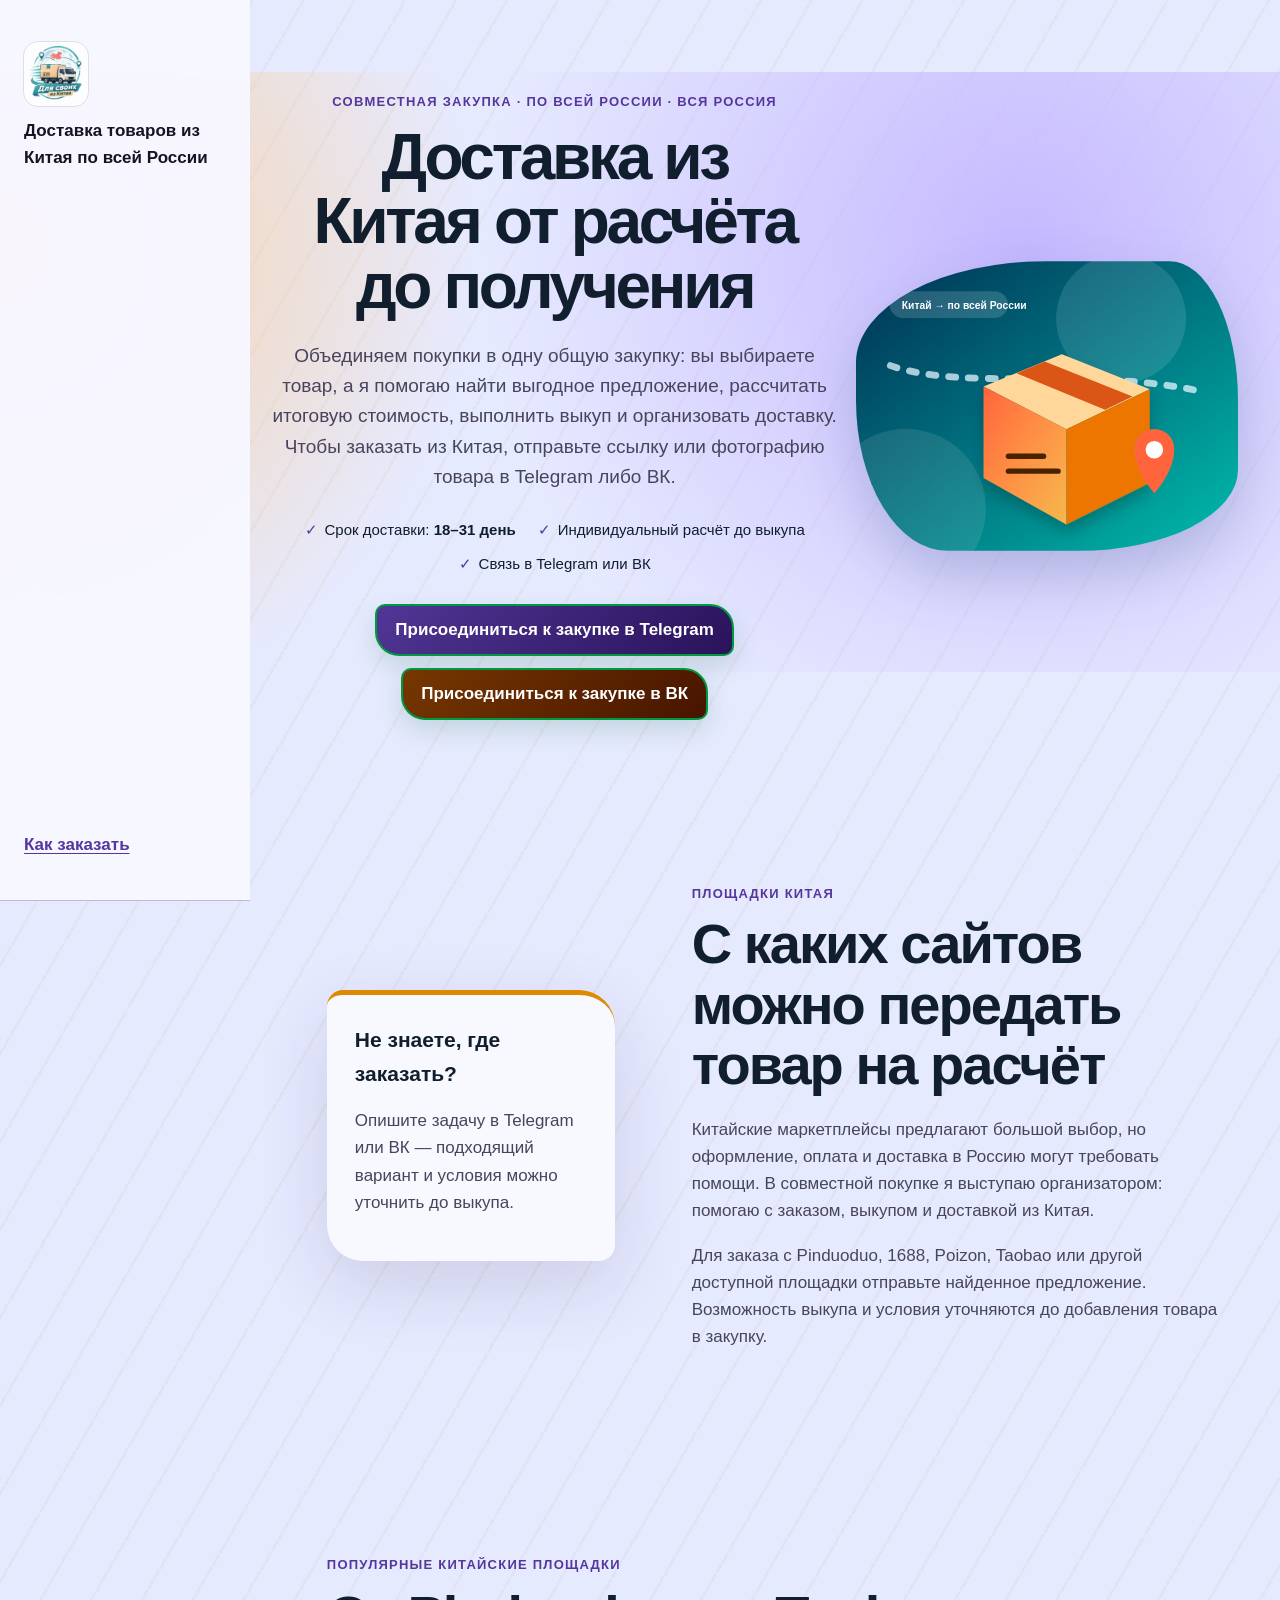
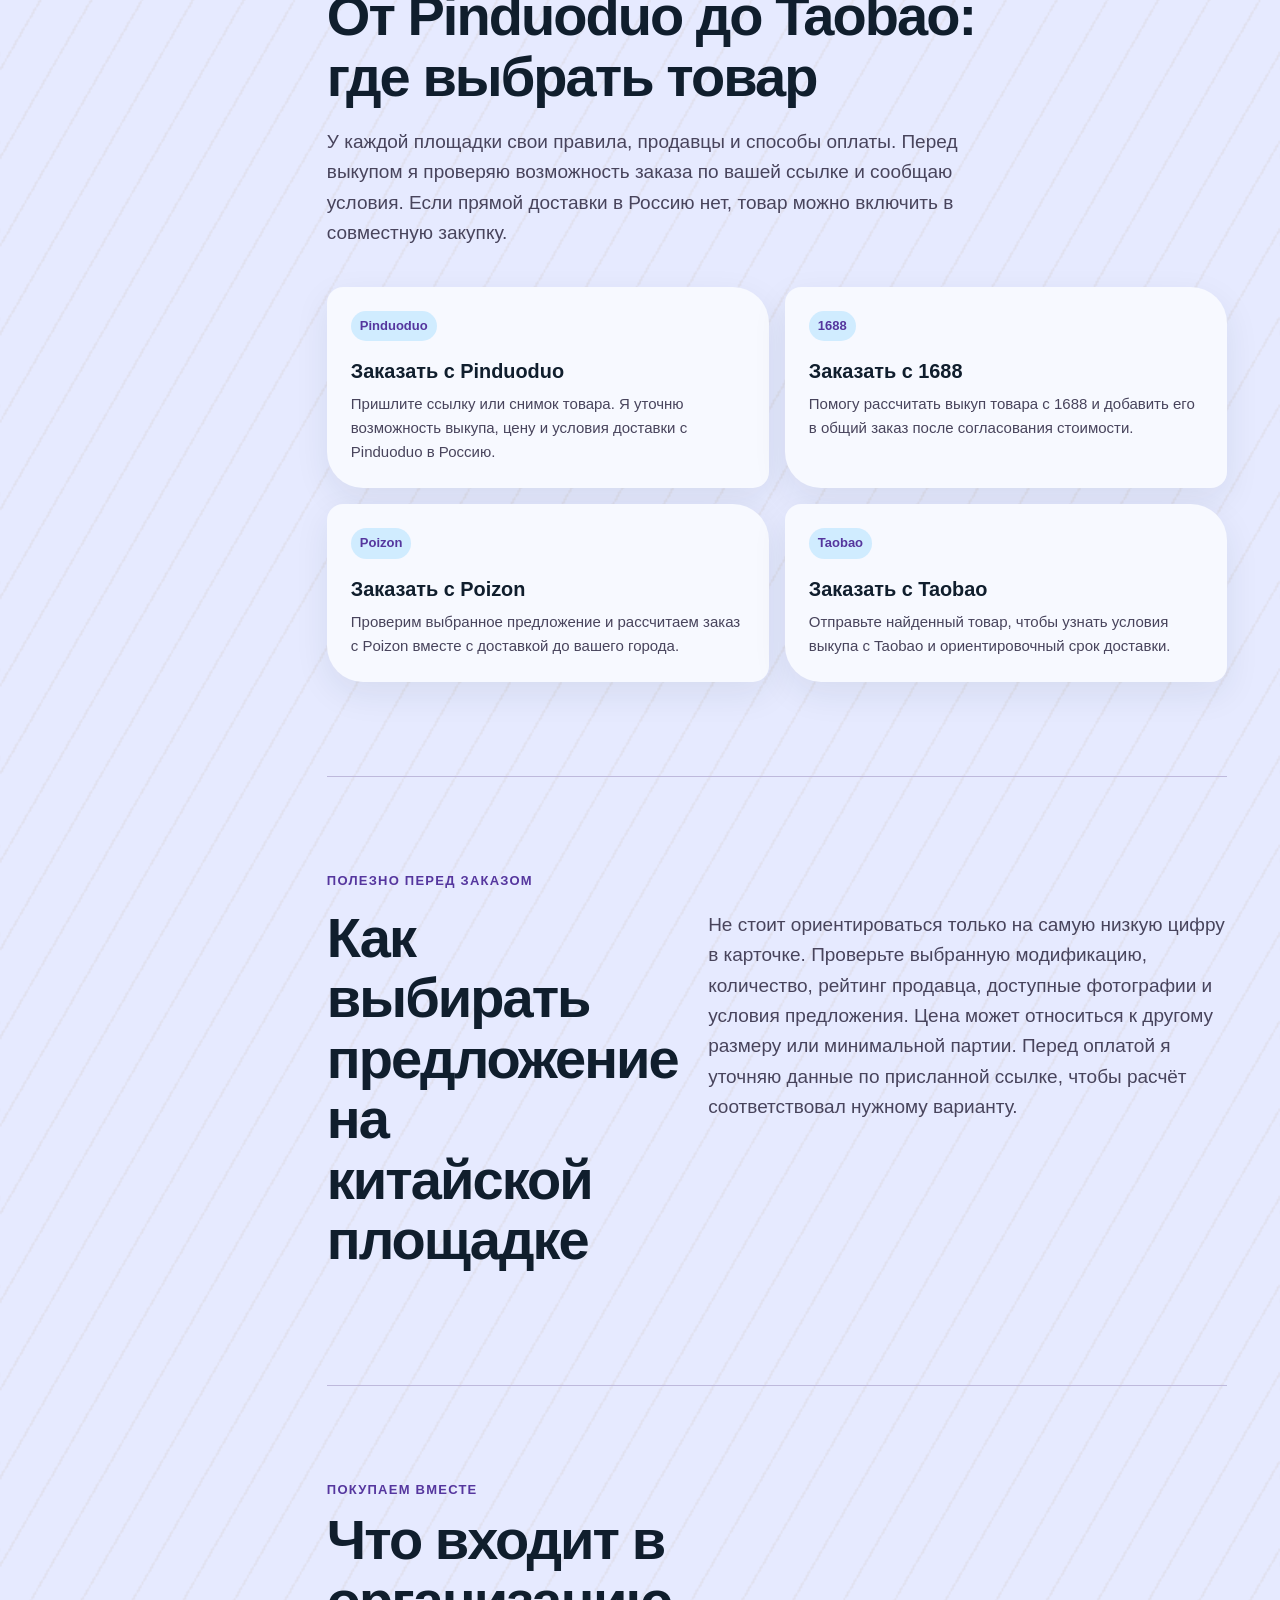
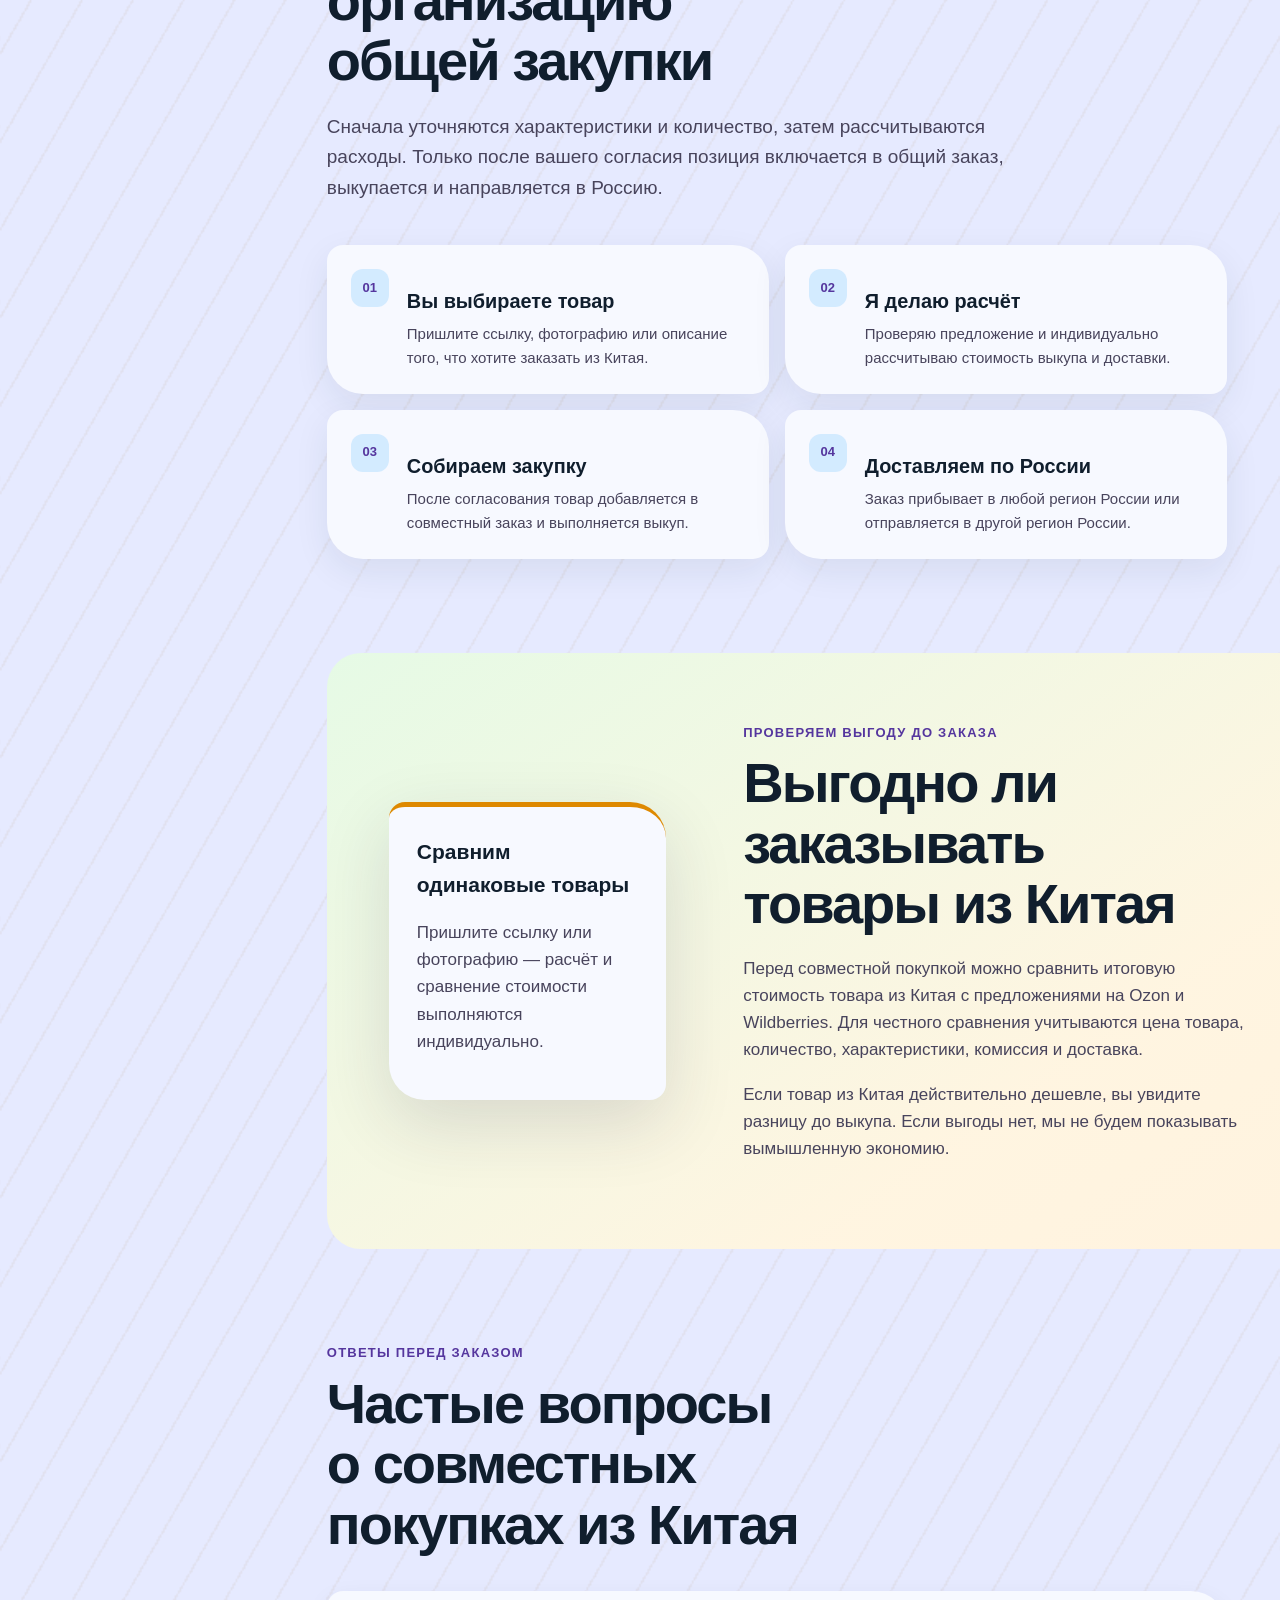
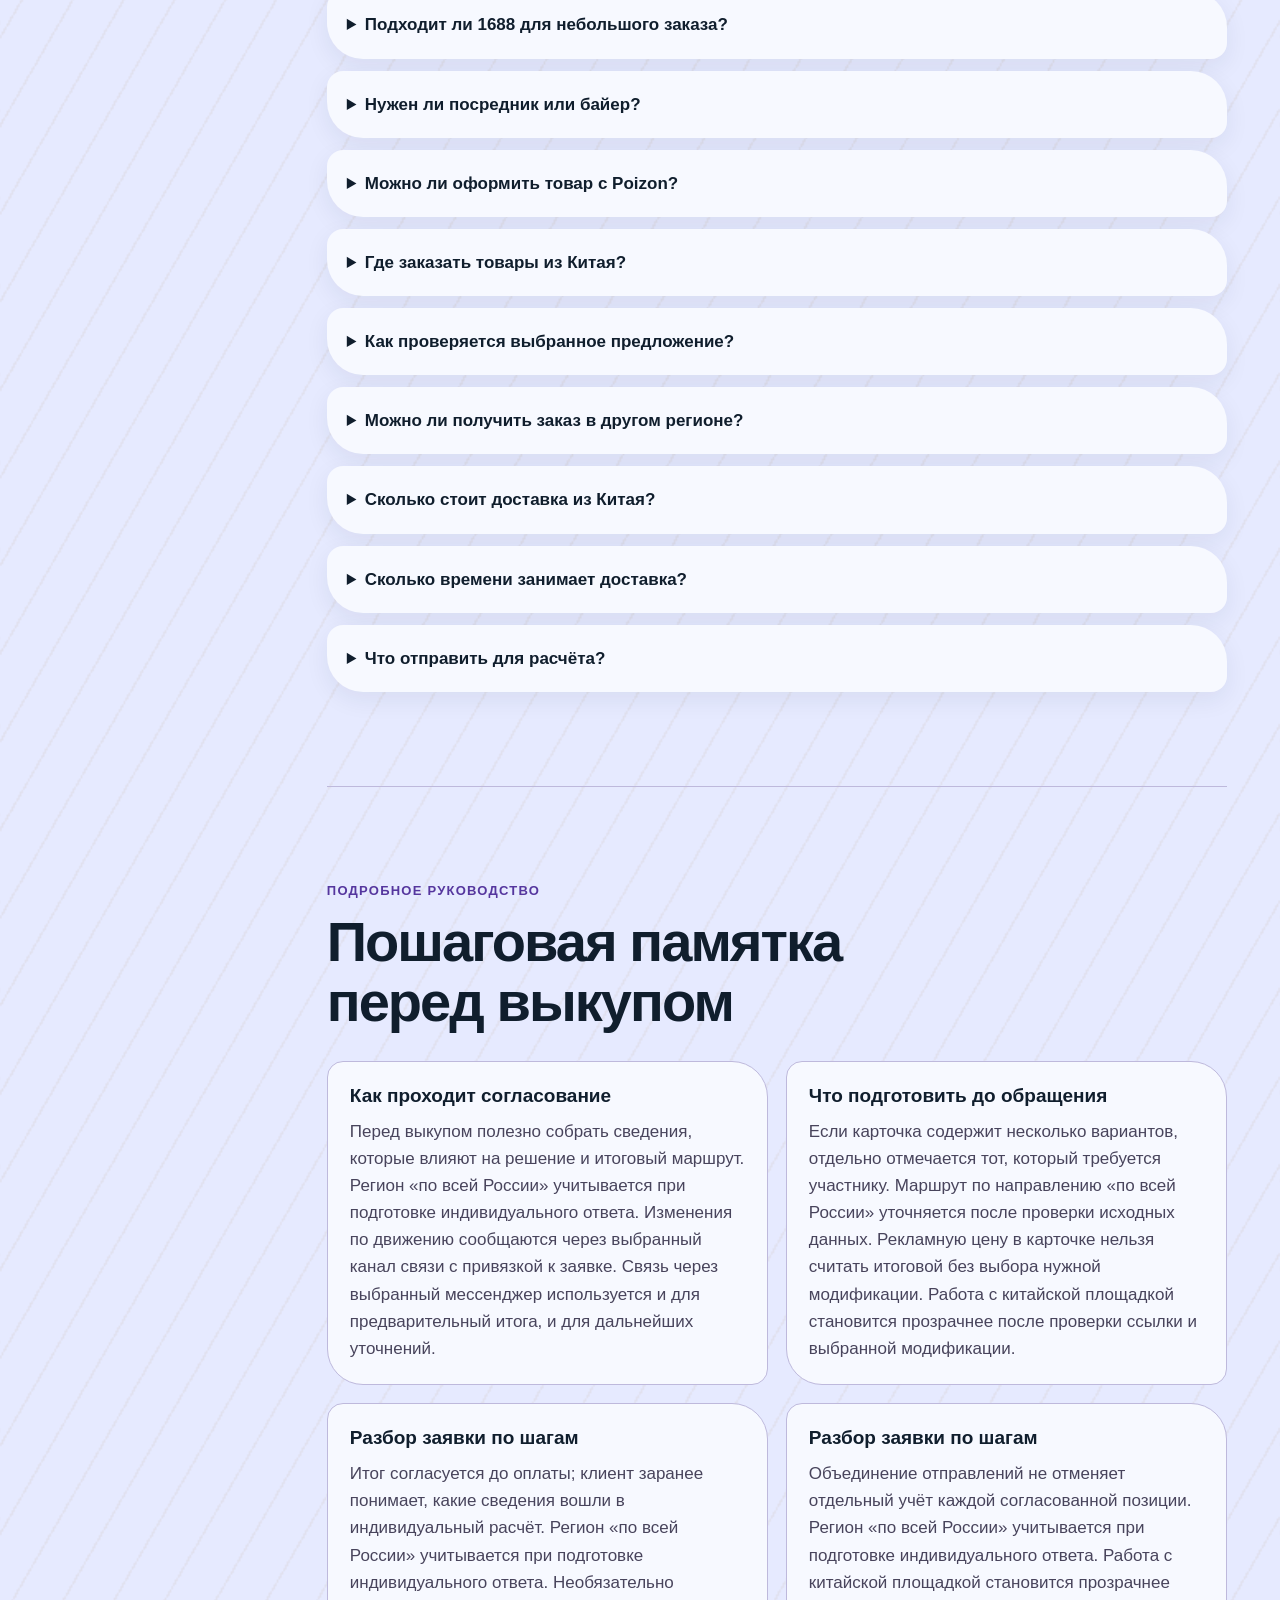
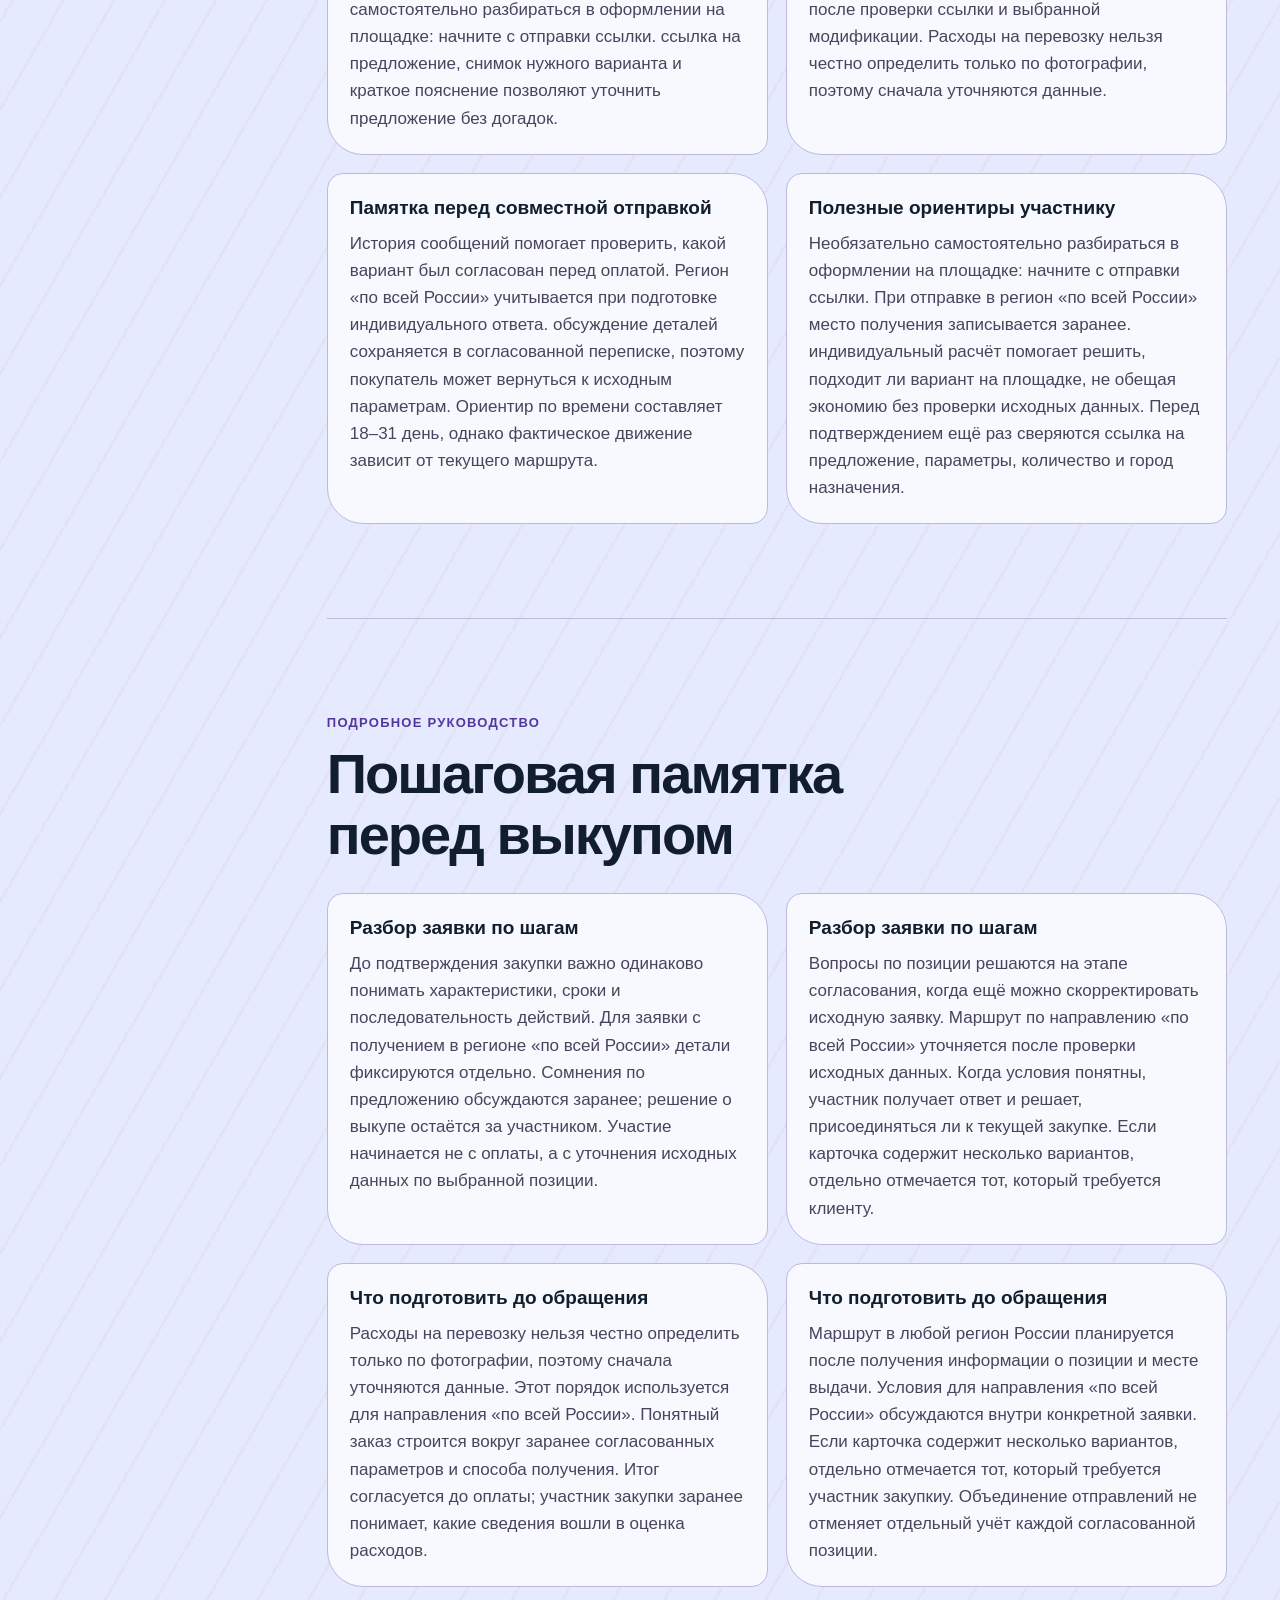
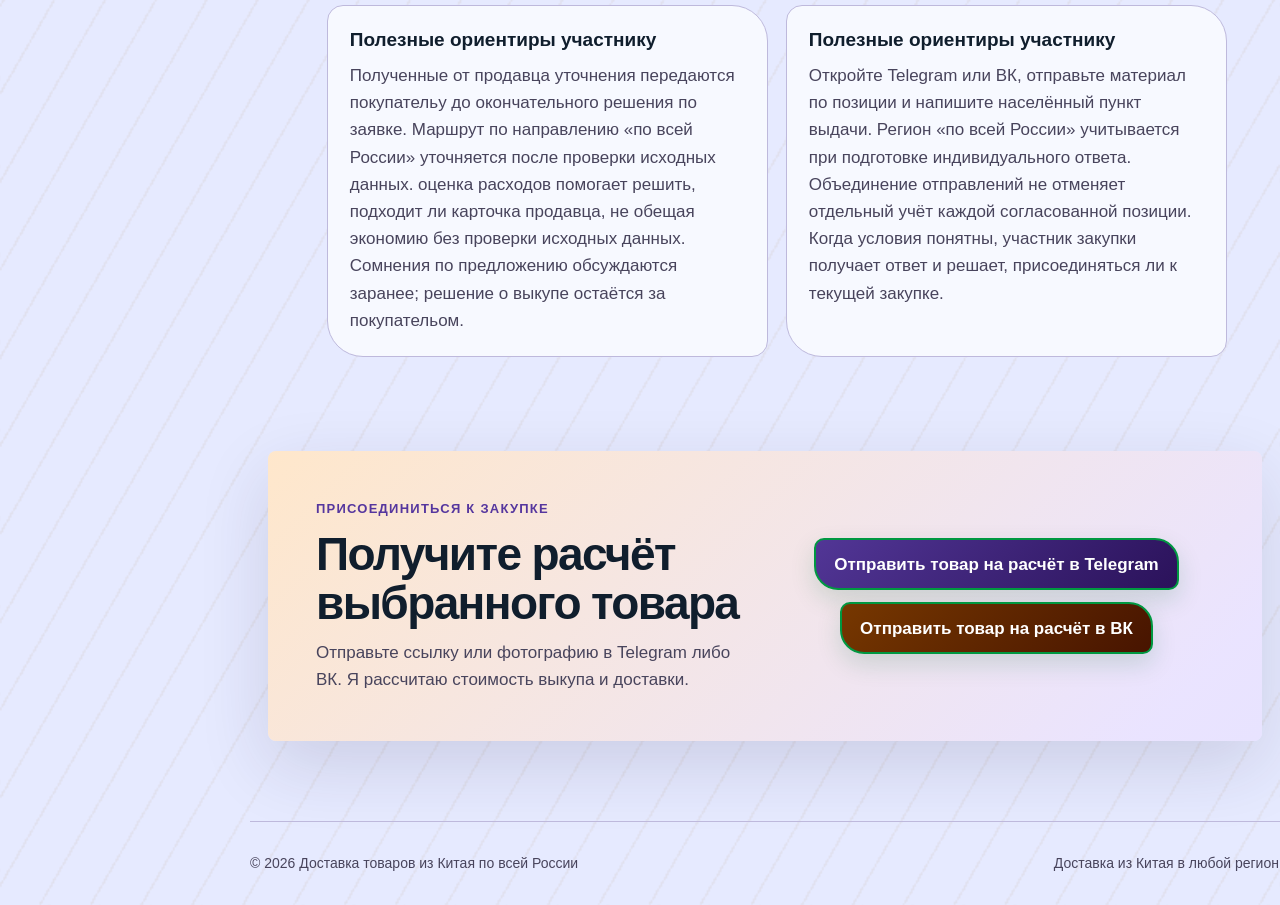
==== commit 5ce91db3: "Обновление сайта через SiteMaster" ====
--- a/index.html
+++ b/index.html
@@ -53,7 +53,7 @@
   </header>
 
   <main id="content">
-    <section class="hero" id="top">
+    <smd3c0b2571-1-1 class="structural-wrapper"><smd3c0b2571-1-2 class="structural-wrapper"><smd3c0b2571-1-3 class="structural-wrapper"><smd3c0b2571-1-4 class="structural-wrapper"><smd3c0b2571-11-1 class="structural-wrapper"><smd3c0b2571-11-2 class="structural-wrapper"><smd3c0b2571-11-3 class="structural-wrapper"><smd3c0b2571-11-4 class="structural-wrapper"><smd3c0b2571-21-1 class="structural-wrapper"><smd3c0b2571-21-2 class="structural-wrapper"><smd3c0b2571-21-3 class="structural-wrapper"><smd3c0b2571-21-4 class="structural-wrapper"><smd3c0b2571-31-1 class="structural-wrapper"><smd3c0b2571-31-2 class="structural-wrapper"><smd3c0b2571-31-3 class="structural-wrapper"><smd3c0b2571-31-4 class="structural-wrapper"><smd3c0b2571-41-1 class="structural-wrapper"><smd3c0b2571-41-2 class="structural-wrapper"><smd3c0b2571-41-3 class="structural-wrapper"><smd3c0b2571-41-4 class="structural-wrapper"><smd3c0b2571-51-1 class="structural-wrapper"><smd3c0b2571-51-2 class="structural-wrapper"><smd3c0b2571-51-3 class="structural-wrapper"><smd3c0b2571-51-4 class="structural-wrapper"><smd3c0b2571-61-1 class="structural-wrapper"><smd3c0b2571-61-2 class="structural-wrapper"><smd3c0b2571-61-3 class="structural-wrapper"><smd3c0b2571-61-4 class="structural-wrapper"><smd3c0b2571-71-1 class="structural-wrapper"><smd3c0b2571-71-2 class="structural-wrapper"><smd3c0b2571-71-3 class="structural-wrapper"><smd3c0b2571-71-4 class="structural-wrapper"><smd3c0b2571-81-1 class="structural-wrapper"><smd3c0b2571-81-2 class="structural-wrapper"><smd3c0b2571-81-3 class="structural-wrapper"><smd3c0b2571-81-4 class="structural-wrapper"><smd3c0b2571-91-1 class="structural-wrapper"><smd3c0b2571-91-2 class="structural-wrapper"><smd3c0b2571-91-3 class="structural-wrapper"><smd3c0b2571-91-4 class="structural-wrapper"><smd3c0b2571-101-1 class="structural-wrapper"><smd3c0b2571-101-2 class="structural-wrapper"><smd3c0b2571-101-3 class="structural-wrapper"><smd3c0b2571-101-4 class="structural-wrapper"><smd3c0b2571-111-1 class="structural-wrapper"><smd3c0b2571-111-2 class="structural-wrapper"><smd3c0b2571-111-3 class="structural-wrapper"><smd3c0b2571-111-4 class="structural-wrapper"><smd3c0b2571-121-1 class="structural-wrapper"><smd3c0b2571-121-2 class="structural-wrapper"><smd3c0b2571-121-3 class="structural-wrapper"><smd3c0b2571-121-4 class="structural-wrapper"><smd3c0b2571-131-1 class="structural-wrapper"><smd3c0b2571-131-2 class="structural-wrapper"><smd3c0b2571-131-3 class="structural-wrapper"><smd3c0b2571-131-4 class="structural-wrapper"><smd3c0b2571-141-1 class="structural-wrapper"><smd3c0b2571-141-2 class="structural-wrapper"><smd3c0b2571-141-3 class="structural-wrapper"><smd3c0b2571-141-4 class="structural-wrapper"><smd3c0b2571-151-1 class="structural-wrapper"><smd3c0b2571-151-2 class="structural-wrapper"><smd3c0b2571-151-3 class="structural-wrapper"><smd3c0b2571-151-4 class="structural-wrapper"><smd3c0b2571-161-1 class="structural-wrapper"><smd3c0b2571-161-2 class="structural-wrapper"><smd3c0b2571-161-3 class="structural-wrapper"><smd3c0b2571-161-4 class="structural-wrapper"><smd3c0b2571-171-1 class="structural-wrapper"><smd3c0b2571-171-2 class="structural-wrapper"><smd3c0b2571-171-3 class="structural-wrapper"><smd3c0b2571-171-4 class="structural-wrapper"><smd3c0b2571-181-1 class="structural-wrapper"><smd3c0b2571-181-2 class="structural-wrapper"><smd3c0b2571-181-3 class="structural-wrapper"><smd3c0b2571-181-4 class="structural-wrapper"><smd3c0b2571-191-1 class="structural-wrapper"><smd3c0b2571-191-2 class="structural-wrapper"><smd3c0b2571-191-3 class="structural-wrapper"><smd3c0b2571-191-4 class="structural-wrapper"><smd3c0b2571-201-1 class="structural-wrapper"><smd3c0b2571-201-2 class="structural-wrapper"><smd3c0b2571-201-3 class="structural-wrapper"><smd3c0b2571-201-4 class="structural-wrapper"><smd3c0b2571-211-1 class="structural-wrapper"><smd3c0b2571-211-2 class="structural-wrapper"><smd3c0b2571-211-3 class="structural-wrapper"><smd3c0b2571-211-4 class="structural-wrapper"><smd3c0b2571-221-1 class="structural-wrapper"><smd3c0b2571-221-2 class="structural-wrapper"><smd3c0b2571-221-3 class="structural-wrapper"><smd3c0b2571-221-4 class="structural-wrapper"><smd3c0b2571-231-1 class="structural-wrapper"><smd3c0b2571-231-2 class="structural-wrapper"><smd3c0b2571-231-3 class="structural-wrapper"><smd3c0b2571-231-4 class="structural-wrapper"><smd3c0b2571-241-1 class="structural-wrapper"><smd3c0b2571-241-2 class="structural-wrapper"><smd3c0b2571-241-3 class="structural-wrapper"><smd3c0b2571-241-4 class="structural-wrapper"><smd3c0b2571-251-1 class="structural-wrapper"><smd3c0b2571-251-2 class="structural-wrapper"><smd3c0b2571-251-3 class="structural-wrapper"><smd3c0b2571-251-4 class="structural-wrapper"><smd3c0b2571-261-1 class="structural-wrapper"><smd3c0b2571-261-2 class="structural-wrapper"><smd3c0b2571-261-3 class="structural-wrapper"><smd3c0b2571-261-4 class="structural-wrapper"><smd3c0b2571-271-1 class="structural-wrapper"><smd3c0b2571-271-2 class="structural-wrapper"><smd3c0b2571-271-3 class="structural-wrapper"><smd3c0b2571-271-4 class="structural-wrapper"><section class="hero" id="top">
       <div class="hero__copy">
         <p class="eyebrow">Совместная закупка · по всей России · вся Россия</p>
         <h1>Доставка из Китая от расчёта до получения</h1>
@@ -66,9 +66,9 @@
         <div class="cta-row"><a class="cta cta--tg" data-goal="telegram_hero" href="https://t.me/dlyasvoihchina" target="_blank" rel="noopener">Присоединиться к закупке в Telegram</a><a class="cta cta--vk" data-goal="vk_hero" href="https://vk.ru/dlyasvoihchina" target="_blank" rel="noopener">Присоединиться к закупке в ВК</a></div>
       </div>
       <div class="hero__visual"><img src="assets/cover.svg" alt="Доставка товаров из Китая по всей России: доставка из Китая в любой регион России"></div>
-    </section>
+    </section></smd3c0b2571-271-4></smd3c0b2571-271-3></smd3c0b2571-271-2></smd3c0b2571-271-1></smd3c0b2571-261-4></smd3c0b2571-261-3></smd3c0b2571-261-2></smd3c0b2571-261-1></smd3c0b2571-251-4></smd3c0b2571-251-3></smd3c0b2571-251-2></smd3c0b2571-251-1></smd3c0b2571-241-4></smd3c0b2571-241-3></smd3c0b2571-241-2></smd3c0b2571-241-1></smd3c0b2571-231-4></smd3c0b2571-231-3></smd3c0b2571-231-2></smd3c0b2571-231-1></smd3c0b2571-221-4></smd3c0b2571-221-3></smd3c0b2571-221-2></smd3c0b2571-221-1></smd3c0b2571-211-4></smd3c0b2571-211-3></smd3c0b2571-211-2></smd3c0b2571-211-1></smd3c0b2571-201-4></smd3c0b2571-201-3></smd3c0b2571-201-2></smd3c0b2571-201-1></smd3c0b2571-191-4></smd3c0b2571-191-3></smd3c0b2571-191-2></smd3c0b2571-191-1></smd3c0b2571-181-4></smd3c0b2571-181-3></smd3c0b2571-181-2></smd3c0b2571-181-1></smd3c0b2571-171-4></smd3c0b2571-171-3></smd3c0b2571-171-2></smd3c0b2571-171-1></smd3c0b2571-161-4></smd3c0b2571-161-3></smd3c0b2571-161-2></smd3c0b2571-161-1></smd3c0b2571-151-4></smd3c0b2571-151-3></smd3c0b2571-151-2></smd3c0b2571-151-1></smd3c0b2571-141-4></smd3c0b2571-141-3></smd3c0b2571-141-2></smd3c0b2571-141-1></smd3c0b2571-131-4></smd3c0b2571-131-3></smd3c0b2571-131-2></smd3c0b2571-131-1></smd3c0b2571-121-4></smd3c0b2571-121-3></smd3c0b2571-121-2></smd3c0b2571-121-1></smd3c0b2571-111-4></smd3c0b2571-111-3></smd3c0b2571-111-2></smd3c0b2571-111-1></smd3c0b2571-101-4></smd3c0b2571-101-3></smd3c0b2571-101-2></smd3c0b2571-101-1></smd3c0b2571-91-4></smd3c0b2571-91-3></smd3c0b2571-91-2></smd3c0b2571-91-1></smd3c0b2571-81-4></smd3c0b2571-81-3></smd3c0b2571-81-2></smd3c0b2571-81-1></smd3c0b2571-71-4></smd3c0b2571-71-3></smd3c0b2571-71-2></smd3c0b2571-71-1></smd3c0b2571-61-4></smd3c0b2571-61-3></smd3c0b2571-61-2></smd3c0b2571-61-1></smd3c0b2571-51-4></smd3c0b2571-51-3></smd3c0b2571-51-2></smd3c0b2571-51-1></smd3c0b2571-41-4></smd3c0b2571-41-3></smd3c0b2571-41-2></smd3c0b2571-41-1></smd3c0b2571-31-4></smd3c0b2571-31-3></smd3c0b2571-31-2></smd3c0b2571-31-1></smd3c0b2571-21-4></smd3c0b2571-21-3></smd3c0b2571-21-2></smd3c0b2571-21-1></smd3c0b2571-11-4></smd3c0b2571-11-3></smd3c0b2571-11-2></smd3c0b2571-11-1></smd3c0b2571-1-4></smd3c0b2571-1-3></smd3c0b2571-1-2></smd3c0b2571-1-1>
 
-    <section class="section split" aria-labelledby="where-title">
+    <smd3c0b2571-2-1 class="structural-wrapper"><smd3c0b2571-2-2 class="structural-wrapper"><smd3c0b2571-2-3 class="structural-wrapper"><smd3c0b2571-2-4 class="structural-wrapper"><smd3c0b2571-12-1 class="structural-wrapper"><smd3c0b2571-12-2 class="structural-wrapper"><smd3c0b2571-12-3 class="structural-wrapper"><smd3c0b2571-12-4 class="structural-wrapper"><smd3c0b2571-22-1 class="structural-wrapper"><smd3c0b2571-22-2 class="structural-wrapper"><smd3c0b2571-22-3 class="structural-wrapper"><smd3c0b2571-22-4 class="structural-wrapper"><smd3c0b2571-32-1 class="structural-wrapper"><smd3c0b2571-32-2 class="structural-wrapper"><smd3c0b2571-32-3 class="structural-wrapper"><smd3c0b2571-32-4 class="structural-wrapper"><smd3c0b2571-42-1 class="structural-wrapper"><smd3c0b2571-42-2 class="structural-wrapper"><smd3c0b2571-42-3 class="structural-wrapper"><smd3c0b2571-42-4 class="structural-wrapper"><smd3c0b2571-52-1 class="structural-wrapper"><smd3c0b2571-52-2 class="structural-wrapper"><smd3c0b2571-52-3 class="structural-wrapper"><smd3c0b2571-52-4 class="structural-wrapper"><smd3c0b2571-62-1 class="structural-wrapper"><smd3c0b2571-62-2 class="structural-wrapper"><smd3c0b2571-62-3 class="structural-wrapper"><smd3c0b2571-62-4 class="structural-wrapper"><smd3c0b2571-72-1 class="structural-wrapper"><smd3c0b2571-72-2 class="structural-wrapper"><smd3c0b2571-72-3 class="structural-wrapper"><smd3c0b2571-72-4 class="structural-wrapper"><smd3c0b2571-82-1 class="structural-wrapper"><smd3c0b2571-82-2 class="structural-wrapper"><smd3c0b2571-82-3 class="structural-wrapper"><smd3c0b2571-82-4 class="structural-wrapper"><smd3c0b2571-92-1 class="structural-wrapper"><smd3c0b2571-92-2 class="structural-wrapper"><smd3c0b2571-92-3 class="structural-wrapper"><smd3c0b2571-92-4 class="structural-wrapper"><smd3c0b2571-102-1 class="structural-wrapper"><smd3c0b2571-102-2 class="structural-wrapper"><smd3c0b2571-102-3 class="structural-wrapper"><smd3c0b2571-102-4 class="structural-wrapper"><smd3c0b2571-112-1 class="structural-wrapper"><smd3c0b2571-112-2 class="structural-wrapper"><smd3c0b2571-112-3 class="structural-wrapper"><smd3c0b2571-112-4 class="structural-wrapper"><smd3c0b2571-122-1 class="structural-wrapper"><smd3c0b2571-122-2 class="structural-wrapper"><smd3c0b2571-122-3 class="structural-wrapper"><smd3c0b2571-122-4 class="structural-wrapper"><smd3c0b2571-132-1 class="structural-wrapper"><smd3c0b2571-132-2 class="structural-wrapper"><smd3c0b2571-132-3 class="structural-wrapper"><smd3c0b2571-132-4 class="structural-wrapper"><smd3c0b2571-142-1 class="structural-wrapper"><smd3c0b2571-142-2 class="structural-wrapper"><smd3c0b2571-142-3 class="structural-wrapper"><smd3c0b2571-142-4 class="structural-wrapper"><smd3c0b2571-152-1 class="structural-wrapper"><smd3c0b2571-152-2 class="structural-wrapper"><smd3c0b2571-152-3 class="structural-wrapper"><smd3c0b2571-152-4 class="structural-wrapper"><smd3c0b2571-162-1 class="structural-wrapper"><smd3c0b2571-162-2 class="structural-wrapper"><smd3c0b2571-162-3 class="structural-wrapper"><smd3c0b2571-162-4 class="structural-wrapper"><smd3c0b2571-172-1 class="structural-wrapper"><smd3c0b2571-172-2 class="structural-wrapper"><smd3c0b2571-172-3 class="structural-wrapper"><smd3c0b2571-172-4 class="structural-wrapper"><smd3c0b2571-182-1 class="structural-wrapper"><smd3c0b2571-182-2 class="structural-wrapper"><smd3c0b2571-182-3 class="structural-wrapper"><smd3c0b2571-182-4 class="structural-wrapper"><smd3c0b2571-192-1 class="structural-wrapper"><smd3c0b2571-192-2 class="structural-wrapper"><smd3c0b2571-192-3 class="structural-wrapper"><smd3c0b2571-192-4 class="structural-wrapper"><smd3c0b2571-202-1 class="structural-wrapper"><smd3c0b2571-202-2 class="structural-wrapper"><smd3c0b2571-202-3 class="structural-wrapper"><smd3c0b2571-202-4 class="structural-wrapper"><smd3c0b2571-212-1 class="structural-wrapper"><smd3c0b2571-212-2 class="structural-wrapper"><smd3c0b2571-212-3 class="structural-wrapper"><smd3c0b2571-212-4 class="structural-wrapper"><smd3c0b2571-222-1 class="structural-wrapper"><smd3c0b2571-222-2 class="structural-wrapper"><smd3c0b2571-222-3 class="structural-wrapper"><smd3c0b2571-222-4 class="structural-wrapper"><smd3c0b2571-232-1 class="structural-wrapper"><smd3c0b2571-232-2 class="structural-wrapper"><smd3c0b2571-232-3 class="structural-wrapper"><smd3c0b2571-232-4 class="structural-wrapper"><smd3c0b2571-242-1 class="structural-wrapper"><smd3c0b2571-242-2 class="structural-wrapper"><smd3c0b2571-242-3 class="structural-wrapper"><smd3c0b2571-242-4 class="structural-wrapper"><smd3c0b2571-252-1 class="structural-wrapper"><smd3c0b2571-252-2 class="structural-wrapper"><smd3c0b2571-252-3 class="structural-wrapper"><smd3c0b2571-252-4 class="structural-wrapper"><smd3c0b2571-262-1 class="structural-wrapper"><smd3c0b2571-262-2 class="structural-wrapper"><smd3c0b2571-262-3 class="structural-wrapper"><smd3c0b2571-262-4 class="structural-wrapper"><smd3c0b2571-272-1 class="structural-wrapper"><smd3c0b2571-272-2 class="structural-wrapper"><smd3c0b2571-272-3 class="structural-wrapper"><smd3c0b2571-272-4 class="structural-wrapper"><section class="section split" aria-labelledby="where-title">
       <div>
         <p class="eyebrow">Площадки Китая</p>
         <h2 id="where-title">С каких сайтов можно передать товар на расчёт</h2>
@@ -76,9 +76,9 @@
         <p>Для заказа с Pinduoduo, 1688, Poizon, Taobao или другой доступной площадки отправьте найденное предложение. Возможность выкупа и условия уточняются до добавления товара в закупку.</p>
       </div>
       <aside class="note"><strong>Не знаете, где заказать?</strong><p>Опишите задачу в Telegram или ВК — подходящий вариант и условия можно уточнить до выкупа.</p></aside>
-    </section>
+    </section></smd3c0b2571-272-4></smd3c0b2571-272-3></smd3c0b2571-272-2></smd3c0b2571-272-1></smd3c0b2571-262-4></smd3c0b2571-262-3></smd3c0b2571-262-2></smd3c0b2571-262-1></smd3c0b2571-252-4></smd3c0b2571-252-3></smd3c0b2571-252-2></smd3c0b2571-252-1></smd3c0b2571-242-4></smd3c0b2571-242-3></smd3c0b2571-242-2></smd3c0b2571-242-1></smd3c0b2571-232-4></smd3c0b2571-232-3></smd3c0b2571-232-2></smd3c0b2571-232-1></smd3c0b2571-222-4></smd3c0b2571-222-3></smd3c0b2571-222-2></smd3c0b2571-222-1></smd3c0b2571-212-4></smd3c0b2571-212-3></smd3c0b2571-212-2></smd3c0b2571-212-1></smd3c0b2571-202-4></smd3c0b2571-202-3></smd3c0b2571-202-2></smd3c0b2571-202-1></smd3c0b2571-192-4></smd3c0b2571-192-3></smd3c0b2571-192-2></smd3c0b2571-192-1></smd3c0b2571-182-4></smd3c0b2571-182-3></smd3c0b2571-182-2></smd3c0b2571-182-1></smd3c0b2571-172-4></smd3c0b2571-172-3></smd3c0b2571-172-2></smd3c0b2571-172-1></smd3c0b2571-162-4></smd3c0b2571-162-3></smd3c0b2571-162-2></smd3c0b2571-162-1></smd3c0b2571-152-4></smd3c0b2571-152-3></smd3c0b2571-152-2></smd3c0b2571-152-1></smd3c0b2571-142-4></smd3c0b2571-142-3></smd3c0b2571-142-2></smd3c0b2571-142-1></smd3c0b2571-132-4></smd3c0b2571-132-3></smd3c0b2571-132-2></smd3c0b2571-132-1></smd3c0b2571-122-4></smd3c0b2571-122-3></smd3c0b2571-122-2></smd3c0b2571-122-1></smd3c0b2571-112-4></smd3c0b2571-112-3></smd3c0b2571-112-2></smd3c0b2571-112-1></smd3c0b2571-102-4></smd3c0b2571-102-3></smd3c0b2571-102-2></smd3c0b2571-102-1></smd3c0b2571-92-4></smd3c0b2571-92-3></smd3c0b2571-92-2></smd3c0b2571-92-1></smd3c0b2571-82-4></smd3c0b2571-82-3></smd3c0b2571-82-2></smd3c0b2571-82-1></smd3c0b2571-72-4></smd3c0b2571-72-3></smd3c0b2571-72-2></smd3c0b2571-72-1></smd3c0b2571-62-4></smd3c0b2571-62-3></smd3c0b2571-62-2></smd3c0b2571-62-1></smd3c0b2571-52-4></smd3c0b2571-52-3></smd3c0b2571-52-2></smd3c0b2571-52-1></smd3c0b2571-42-4></smd3c0b2571-42-3></smd3c0b2571-42-2></smd3c0b2571-42-1></smd3c0b2571-32-4></smd3c0b2571-32-3></smd3c0b2571-32-2></smd3c0b2571-32-1></smd3c0b2571-22-4></smd3c0b2571-22-3></smd3c0b2571-22-2></smd3c0b2571-22-1></smd3c0b2571-12-4></smd3c0b2571-12-3></smd3c0b2571-12-2></smd3c0b2571-12-1></smd3c0b2571-2-4></smd3c0b2571-2-3></smd3c0b2571-2-2></smd3c0b2571-2-1>
 
-    <section class="section" aria-labelledby="platforms-title">
+    <smd3c0b2571-3-1 class="structural-wrapper"><smd3c0b2571-3-2 class="structural-wrapper"><smd3c0b2571-3-3 class="structural-wrapper"><smd3c0b2571-3-4 class="structural-wrapper"><smd3c0b2571-13-1 class="structural-wrapper"><smd3c0b2571-13-2 class="structural-wrapper"><smd3c0b2571-13-3 class="structural-wrapper"><smd3c0b2571-13-4 class="structural-wrapper"><smd3c0b2571-23-1 class="structural-wrapper"><smd3c0b2571-23-2 class="structural-wrapper"><smd3c0b2571-23-3 class="structural-wrapper"><smd3c0b2571-23-4 class="structural-wrapper"><smd3c0b2571-33-1 class="structural-wrapper"><smd3c0b2571-33-2 class="structural-wrapper"><smd3c0b2571-33-3 class="structural-wrapper"><smd3c0b2571-33-4 class="structural-wrapper"><smd3c0b2571-43-1 class="structural-wrapper"><smd3c0b2571-43-2 class="structural-wrapper"><smd3c0b2571-43-3 class="structural-wrapper"><smd3c0b2571-43-4 class="structural-wrapper"><smd3c0b2571-53-1 class="structural-wrapper"><smd3c0b2571-53-2 class="structural-wrapper"><smd3c0b2571-53-3 class="structural-wrapper"><smd3c0b2571-53-4 class="structural-wrapper"><smd3c0b2571-63-1 class="structural-wrapper"><smd3c0b2571-63-2 class="structural-wrapper"><smd3c0b2571-63-3 class="structural-wrapper"><smd3c0b2571-63-4 class="structural-wrapper"><smd3c0b2571-73-1 class="structural-wrapper"><smd3c0b2571-73-2 class="structural-wrapper"><smd3c0b2571-73-3 class="structural-wrapper"><smd3c0b2571-73-4 class="structural-wrapper"><smd3c0b2571-83-1 class="structural-wrapper"><smd3c0b2571-83-2 class="structural-wrapper"><smd3c0b2571-83-3 class="structural-wrapper"><smd3c0b2571-83-4 class="structural-wrapper"><smd3c0b2571-93-1 class="structural-wrapper"><smd3c0b2571-93-2 class="structural-wrapper"><smd3c0b2571-93-3 class="structural-wrapper"><smd3c0b2571-93-4 class="structural-wrapper"><smd3c0b2571-103-1 class="structural-wrapper"><smd3c0b2571-103-2 class="structural-wrapper"><smd3c0b2571-103-3 class="structural-wrapper"><smd3c0b2571-103-4 class="structural-wrapper"><smd3c0b2571-113-1 class="structural-wrapper"><smd3c0b2571-113-2 class="structural-wrapper"><smd3c0b2571-113-3 class="structural-wrapper"><smd3c0b2571-113-4 class="structural-wrapper"><smd3c0b2571-123-1 class="structural-wrapper"><smd3c0b2571-123-2 class="structural-wrapper"><smd3c0b2571-123-3 class="structural-wrapper"><smd3c0b2571-123-4 class="structural-wrapper"><smd3c0b2571-133-1 class="structural-wrapper"><smd3c0b2571-133-2 class="structural-wrapper"><smd3c0b2571-133-3 class="structural-wrapper"><smd3c0b2571-133-4 class="structural-wrapper"><smd3c0b2571-143-1 class="structural-wrapper"><smd3c0b2571-143-2 class="structural-wrapper"><smd3c0b2571-143-3 class="structural-wrapper"><smd3c0b2571-143-4 class="structural-wrapper"><smd3c0b2571-153-1 class="structural-wrapper"><smd3c0b2571-153-2 class="structural-wrapper"><smd3c0b2571-153-3 class="structural-wrapper"><smd3c0b2571-153-4 class="structural-wrapper"><smd3c0b2571-163-1 class="structural-wrapper"><smd3c0b2571-163-2 class="structural-wrapper"><smd3c0b2571-163-3 class="structural-wrapper"><smd3c0b2571-163-4 class="structural-wrapper"><smd3c0b2571-173-1 class="structural-wrapper"><smd3c0b2571-173-2 class="structural-wrapper"><smd3c0b2571-173-3 class="structural-wrapper"><smd3c0b2571-173-4 class="structural-wrapper"><smd3c0b2571-183-1 class="structural-wrapper"><smd3c0b2571-183-2 class="structural-wrapper"><smd3c0b2571-183-3 class="structural-wrapper"><smd3c0b2571-183-4 class="structural-wrapper"><smd3c0b2571-193-1 class="structural-wrapper"><smd3c0b2571-193-2 class="structural-wrapper"><smd3c0b2571-193-3 class="structural-wrapper"><smd3c0b2571-193-4 class="structural-wrapper"><smd3c0b2571-203-1 class="structural-wrapper"><smd3c0b2571-203-2 class="structural-wrapper"><smd3c0b2571-203-3 class="structural-wrapper"><smd3c0b2571-203-4 class="structural-wrapper"><smd3c0b2571-213-1 class="structural-wrapper"><smd3c0b2571-213-2 class="structural-wrapper"><smd3c0b2571-213-3 class="structural-wrapper"><smd3c0b2571-213-4 class="structural-wrapper"><smd3c0b2571-223-1 class="structural-wrapper"><smd3c0b2571-223-2 class="structural-wrapper"><smd3c0b2571-223-3 class="structural-wrapper"><smd3c0b2571-223-4 class="structural-wrapper"><smd3c0b2571-233-1 class="structural-wrapper"><smd3c0b2571-233-2 class="structural-wrapper"><smd3c0b2571-233-3 class="structural-wrapper"><smd3c0b2571-233-4 class="structural-wrapper"><smd3c0b2571-243-1 class="structural-wrapper"><smd3c0b2571-243-2 class="structural-wrapper"><smd3c0b2571-243-3 class="structural-wrapper"><smd3c0b2571-243-4 class="structural-wrapper"><smd3c0b2571-253-1 class="structural-wrapper"><smd3c0b2571-253-2 class="structural-wrapper"><smd3c0b2571-253-3 class="structural-wrapper"><smd3c0b2571-253-4 class="structural-wrapper"><smd3c0b2571-263-1 class="structural-wrapper"><smd3c0b2571-263-2 class="structural-wrapper"><smd3c0b2571-263-3 class="structural-wrapper"><smd3c0b2571-263-4 class="structural-wrapper"><smd3c0b2571-273-1 class="structural-wrapper"><smd3c0b2571-273-2 class="structural-wrapper"><smd3c0b2571-273-3 class="structural-wrapper"><smd3c0b2571-273-4 class="structural-wrapper"><section class="section" aria-labelledby="platforms-title">
       <p class="eyebrow">Популярные китайские площадки</p>
       <h2 id="platforms-title">От Pinduoduo до Taobao: где выбрать товар</h2>
       <p class="section__intro">У каждой площадки свои правила, продавцы и способы оплаты. Перед выкупом я проверяю возможность заказа по вашей ссылке и сообщаю условия. Если прямой доставки в Россию нет, товар можно включить в совместную закупку.</p>
@@ -88,15 +88,15 @@
         <article><span>Poizon</span><h3>Заказать с Poizon</h3><p>Проверим выбранное предложение и рассчитаем заказ с Poizon вместе с доставкой до вашего города.</p></article>
         <article><span>Taobao</span><h3>Заказать с Taobao</h3><p>Отправьте найденный товар, чтобы узнать условия выкупа с Taobao и ориентировочный срок доставки.</p></article>
       </div>
-    </section>
+    </section></smd3c0b2571-273-4></smd3c0b2571-273-3></smd3c0b2571-273-2></smd3c0b2571-273-1></smd3c0b2571-263-4></smd3c0b2571-263-3></smd3c0b2571-263-2></smd3c0b2571-263-1></smd3c0b2571-253-4></smd3c0b2571-253-3></smd3c0b2571-253-2></smd3c0b2571-253-1></smd3c0b2571-243-4></smd3c0b2571-243-3></smd3c0b2571-243-2></smd3c0b2571-243-1></smd3c0b2571-233-4></smd3c0b2571-233-3></smd3c0b2571-233-2></smd3c0b2571-233-1></smd3c0b2571-223-4></smd3c0b2571-223-3></smd3c0b2571-223-2></smd3c0b2571-223-1></smd3c0b2571-213-4></smd3c0b2571-213-3></smd3c0b2571-213-2></smd3c0b2571-213-1></smd3c0b2571-203-4></smd3c0b2571-203-3></smd3c0b2571-203-2></smd3c0b2571-203-1></smd3c0b2571-193-4></smd3c0b2571-193-3></smd3c0b2571-193-2></smd3c0b2571-193-1></smd3c0b2571-183-4></smd3c0b2571-183-3></smd3c0b2571-183-2></smd3c0b2571-183-1></smd3c0b2571-173-4></smd3c0b2571-173-3></smd3c0b2571-173-2></smd3c0b2571-173-1></smd3c0b2571-163-4></smd3c0b2571-163-3></smd3c0b2571-163-2></smd3c0b2571-163-1></smd3c0b2571-153-4></smd3c0b2571-153-3></smd3c0b2571-153-2></smd3c0b2571-153-1></smd3c0b2571-143-4></smd3c0b2571-143-3></smd3c0b2571-143-2></smd3c0b2571-143-1></smd3c0b2571-133-4></smd3c0b2571-133-3></smd3c0b2571-133-2></smd3c0b2571-133-1></smd3c0b2571-123-4></smd3c0b2571-123-3></smd3c0b2571-123-2></smd3c0b2571-123-1></smd3c0b2571-113-4></smd3c0b2571-113-3></smd3c0b2571-113-2></smd3c0b2571-113-1></smd3c0b2571-103-4></smd3c0b2571-103-3></smd3c0b2571-103-2></smd3c0b2571-103-1></smd3c0b2571-93-4></smd3c0b2571-93-3></smd3c0b2571-93-2></smd3c0b2571-93-1></smd3c0b2571-83-4></smd3c0b2571-83-3></smd3c0b2571-83-2></smd3c0b2571-83-1></smd3c0b2571-73-4></smd3c0b2571-73-3></smd3c0b2571-73-2></smd3c0b2571-73-1></smd3c0b2571-63-4></smd3c0b2571-63-3></smd3c0b2571-63-2></smd3c0b2571-63-1></smd3c0b2571-53-4></smd3c0b2571-53-3></smd3c0b2571-53-2></smd3c0b2571-53-1></smd3c0b2571-43-4></smd3c0b2571-43-3></smd3c0b2571-43-2></smd3c0b2571-43-1></smd3c0b2571-33-4></smd3c0b2571-33-3></smd3c0b2571-33-2></smd3c0b2571-33-1></smd3c0b2571-23-4></smd3c0b2571-23-3></smd3c0b2571-23-2></smd3c0b2571-23-1></smd3c0b2571-13-4></smd3c0b2571-13-3></smd3c0b2571-13-2></smd3c0b2571-13-1></smd3c0b2571-3-4></smd3c0b2571-3-3></smd3c0b2571-3-2></smd3c0b2571-3-1>
 
-    <section class="section section--focus" aria-labelledby="focus-title">
+    <smd3c0b2571-4-1 class="structural-wrapper"><smd3c0b2571-4-2 class="structural-wrapper"><smd3c0b2571-4-3 class="structural-wrapper"><smd3c0b2571-4-4 class="structural-wrapper"><smd3c0b2571-14-1 class="structural-wrapper"><smd3c0b2571-14-2 class="structural-wrapper"><smd3c0b2571-14-3 class="structural-wrapper"><smd3c0b2571-14-4 class="structural-wrapper"><smd3c0b2571-24-1 class="structural-wrapper"><smd3c0b2571-24-2 class="structural-wrapper"><smd3c0b2571-24-3 class="structural-wrapper"><smd3c0b2571-24-4 class="structural-wrapper"><smd3c0b2571-34-1 class="structural-wrapper"><smd3c0b2571-34-2 class="structural-wrapper"><smd3c0b2571-34-3 class="structural-wrapper"><smd3c0b2571-34-4 class="structural-wrapper"><smd3c0b2571-44-1 class="structural-wrapper"><smd3c0b2571-44-2 class="structural-wrapper"><smd3c0b2571-44-3 class="structural-wrapper"><smd3c0b2571-44-4 class="structural-wrapper"><smd3c0b2571-54-1 class="structural-wrapper"><smd3c0b2571-54-2 class="structural-wrapper"><smd3c0b2571-54-3 class="structural-wrapper"><smd3c0b2571-54-4 class="structural-wrapper"><smd3c0b2571-64-1 class="structural-wrapper"><smd3c0b2571-64-2 class="structural-wrapper"><smd3c0b2571-64-3 class="structural-wrapper"><smd3c0b2571-64-4 class="structural-wrapper"><smd3c0b2571-74-1 class="structural-wrapper"><smd3c0b2571-74-2 class="structural-wrapper"><smd3c0b2571-74-3 class="structural-wrapper"><smd3c0b2571-74-4 class="structural-wrapper"><smd3c0b2571-84-1 class="structural-wrapper"><smd3c0b2571-84-2 class="structural-wrapper"><smd3c0b2571-84-3 class="structural-wrapper"><smd3c0b2571-84-4 class="structural-wrapper"><smd3c0b2571-94-1 class="structural-wrapper"><smd3c0b2571-94-2 class="structural-wrapper"><smd3c0b2571-94-3 class="structural-wrapper"><smd3c0b2571-94-4 class="structural-wrapper"><smd3c0b2571-104-1 class="structural-wrapper"><smd3c0b2571-104-2 class="structural-wrapper"><smd3c0b2571-104-3 class="structural-wrapper"><smd3c0b2571-104-4 class="structural-wrapper"><smd3c0b2571-114-1 class="structural-wrapper"><smd3c0b2571-114-2 class="structural-wrapper"><smd3c0b2571-114-3 class="structural-wrapper"><smd3c0b2571-114-4 class="structural-wrapper"><smd3c0b2571-124-1 class="structural-wrapper"><smd3c0b2571-124-2 class="structural-wrapper"><smd3c0b2571-124-3 class="structural-wrapper"><smd3c0b2571-124-4 class="structural-wrapper"><smd3c0b2571-134-1 class="structural-wrapper"><smd3c0b2571-134-2 class="structural-wrapper"><smd3c0b2571-134-3 class="structural-wrapper"><smd3c0b2571-134-4 class="structural-wrapper"><smd3c0b2571-144-1 class="structural-wrapper"><smd3c0b2571-144-2 class="structural-wrapper"><smd3c0b2571-144-3 class="structural-wrapper"><smd3c0b2571-144-4 class="structural-wrapper"><smd3c0b2571-154-1 class="structural-wrapper"><smd3c0b2571-154-2 class="structural-wrapper"><smd3c0b2571-154-3 class="structural-wrapper"><smd3c0b2571-154-4 class="structural-wrapper"><smd3c0b2571-164-1 class="structural-wrapper"><smd3c0b2571-164-2 class="structural-wrapper"><smd3c0b2571-164-3 class="structural-wrapper"><smd3c0b2571-164-4 class="structural-wrapper"><smd3c0b2571-174-1 class="structural-wrapper"><smd3c0b2571-174-2 class="structural-wrapper"><smd3c0b2571-174-3 class="structural-wrapper"><smd3c0b2571-174-4 class="structural-wrapper"><smd3c0b2571-184-1 class="structural-wrapper"><smd3c0b2571-184-2 class="structural-wrapper"><smd3c0b2571-184-3 class="structural-wrapper"><smd3c0b2571-184-4 class="structural-wrapper"><smd3c0b2571-194-1 class="structural-wrapper"><smd3c0b2571-194-2 class="structural-wrapper"><smd3c0b2571-194-3 class="structural-wrapper"><smd3c0b2571-194-4 class="structural-wrapper"><smd3c0b2571-204-1 class="structural-wrapper"><smd3c0b2571-204-2 class="structural-wrapper"><smd3c0b2571-204-3 class="structural-wrapper"><smd3c0b2571-204-4 class="structural-wrapper"><smd3c0b2571-214-1 class="structural-wrapper"><smd3c0b2571-214-2 class="structural-wrapper"><smd3c0b2571-214-3 class="structural-wrapper"><smd3c0b2571-214-4 class="structural-wrapper"><smd3c0b2571-224-1 class="structural-wrapper"><smd3c0b2571-224-2 class="structural-wrapper"><smd3c0b2571-224-3 class="structural-wrapper"><smd3c0b2571-224-4 class="structural-wrapper"><smd3c0b2571-234-1 class="structural-wrapper"><smd3c0b2571-234-2 class="structural-wrapper"><smd3c0b2571-234-3 class="structural-wrapper"><smd3c0b2571-234-4 class="structural-wrapper"><smd3c0b2571-244-1 class="structural-wrapper"><smd3c0b2571-244-2 class="structural-wrapper"><smd3c0b2571-244-3 class="structural-wrapper"><smd3c0b2571-244-4 class="structural-wrapper"><smd3c0b2571-254-1 class="structural-wrapper"><smd3c0b2571-254-2 class="structural-wrapper"><smd3c0b2571-254-3 class="structural-wrapper"><smd3c0b2571-254-4 class="structural-wrapper"><smd3c0b2571-264-1 class="structural-wrapper"><smd3c0b2571-264-2 class="structural-wrapper"><smd3c0b2571-264-3 class="structural-wrapper"><smd3c0b2571-264-4 class="structural-wrapper"><smd3c0b2571-274-1 class="structural-wrapper"><smd3c0b2571-274-2 class="structural-wrapper"><smd3c0b2571-274-3 class="structural-wrapper"><smd3c0b2571-274-4 class="structural-wrapper"><section class="section section--focus" aria-labelledby="focus-title">
       <p class="eyebrow">Полезно перед заказом</p>
       <h2 id="focus-title">Как выбирать предложение на китайской площадке</h2>
       <p class="focus-text">Не стоит ориентироваться только на самую низкую цифру в карточке. Проверьте выбранную модификацию, количество, рейтинг продавца, доступные фотографии и условия предложения. Цена может относиться к другому размеру или минимальной партии. Перед оплатой я уточняю данные по присланной ссылке, чтобы расчёт соответствовал нужному варианту.</p>
-    </section>
+    </section></smd3c0b2571-274-4></smd3c0b2571-274-3></smd3c0b2571-274-2></smd3c0b2571-274-1></smd3c0b2571-264-4></smd3c0b2571-264-3></smd3c0b2571-264-2></smd3c0b2571-264-1></smd3c0b2571-254-4></smd3c0b2571-254-3></smd3c0b2571-254-2></smd3c0b2571-254-1></smd3c0b2571-244-4></smd3c0b2571-244-3></smd3c0b2571-244-2></smd3c0b2571-244-1></smd3c0b2571-234-4></smd3c0b2571-234-3></smd3c0b2571-234-2></smd3c0b2571-234-1></smd3c0b2571-224-4></smd3c0b2571-224-3></smd3c0b2571-224-2></smd3c0b2571-224-1></smd3c0b2571-214-4></smd3c0b2571-214-3></smd3c0b2571-214-2></smd3c0b2571-214-1></smd3c0b2571-204-4></smd3c0b2571-204-3></smd3c0b2571-204-2></smd3c0b2571-204-1></smd3c0b2571-194-4></smd3c0b2571-194-3></smd3c0b2571-194-2></smd3c0b2571-194-1></smd3c0b2571-184-4></smd3c0b2571-184-3></smd3c0b2571-184-2></smd3c0b2571-184-1></smd3c0b2571-174-4></smd3c0b2571-174-3></smd3c0b2571-174-2></smd3c0b2571-174-1></smd3c0b2571-164-4></smd3c0b2571-164-3></smd3c0b2571-164-2></smd3c0b2571-164-1></smd3c0b2571-154-4></smd3c0b2571-154-3></smd3c0b2571-154-2></smd3c0b2571-154-1></smd3c0b2571-144-4></smd3c0b2571-144-3></smd3c0b2571-144-2></smd3c0b2571-144-1></smd3c0b2571-134-4></smd3c0b2571-134-3></smd3c0b2571-134-2></smd3c0b2571-134-1></smd3c0b2571-124-4></smd3c0b2571-124-3></smd3c0b2571-124-2></smd3c0b2571-124-1></smd3c0b2571-114-4></smd3c0b2571-114-3></smd3c0b2571-114-2></smd3c0b2571-114-1></smd3c0b2571-104-4></smd3c0b2571-104-3></smd3c0b2571-104-2></smd3c0b2571-104-1></smd3c0b2571-94-4></smd3c0b2571-94-3></smd3c0b2571-94-2></smd3c0b2571-94-1></smd3c0b2571-84-4></smd3c0b2571-84-3></smd3c0b2571-84-2></smd3c0b2571-84-1></smd3c0b2571-74-4></smd3c0b2571-74-3></smd3c0b2571-74-2></smd3c0b2571-74-1></smd3c0b2571-64-4></smd3c0b2571-64-3></smd3c0b2571-64-2></smd3c0b2571-64-1></smd3c0b2571-54-4></smd3c0b2571-54-3></smd3c0b2571-54-2></smd3c0b2571-54-1></smd3c0b2571-44-4></smd3c0b2571-44-3></smd3c0b2571-44-2></smd3c0b2571-44-1></smd3c0b2571-34-4></smd3c0b2571-34-3></smd3c0b2571-34-2></smd3c0b2571-34-1></smd3c0b2571-24-4></smd3c0b2571-24-3></smd3c0b2571-24-2></smd3c0b2571-24-1></smd3c0b2571-14-4></smd3c0b2571-14-3></smd3c0b2571-14-2></smd3c0b2571-14-1></smd3c0b2571-4-4></smd3c0b2571-4-3></smd3c0b2571-4-2></smd3c0b2571-4-1>
 
-    <section class="section" aria-labelledby="service-title">
+    <smd3c0b2571-5-1 class="structural-wrapper"><smd3c0b2571-5-2 class="structural-wrapper"><smd3c0b2571-5-3 class="structural-wrapper"><smd3c0b2571-5-4 class="structural-wrapper"><smd3c0b2571-15-1 class="structural-wrapper"><smd3c0b2571-15-2 class="structural-wrapper"><smd3c0b2571-15-3 class="structural-wrapper"><smd3c0b2571-15-4 class="structural-wrapper"><smd3c0b2571-25-1 class="structural-wrapper"><smd3c0b2571-25-2 class="structural-wrapper"><smd3c0b2571-25-3 class="structural-wrapper"><smd3c0b2571-25-4 class="structural-wrapper"><smd3c0b2571-35-1 class="structural-wrapper"><smd3c0b2571-35-2 class="structural-wrapper"><smd3c0b2571-35-3 class="structural-wrapper"><smd3c0b2571-35-4 class="structural-wrapper"><smd3c0b2571-45-1 class="structural-wrapper"><smd3c0b2571-45-2 class="structural-wrapper"><smd3c0b2571-45-3 class="structural-wrapper"><smd3c0b2571-45-4 class="structural-wrapper"><smd3c0b2571-55-1 class="structural-wrapper"><smd3c0b2571-55-2 class="structural-wrapper"><smd3c0b2571-55-3 class="structural-wrapper"><smd3c0b2571-55-4 class="structural-wrapper"><smd3c0b2571-65-1 class="structural-wrapper"><smd3c0b2571-65-2 class="structural-wrapper"><smd3c0b2571-65-3 class="structural-wrapper"><smd3c0b2571-65-4 class="structural-wrapper"><smd3c0b2571-75-1 class="structural-wrapper"><smd3c0b2571-75-2 class="structural-wrapper"><smd3c0b2571-75-3 class="structural-wrapper"><smd3c0b2571-75-4 class="structural-wrapper"><smd3c0b2571-85-1 class="structural-wrapper"><smd3c0b2571-85-2 class="structural-wrapper"><smd3c0b2571-85-3 class="structural-wrapper"><smd3c0b2571-85-4 class="structural-wrapper"><smd3c0b2571-95-1 class="structural-wrapper"><smd3c0b2571-95-2 class="structural-wrapper"><smd3c0b2571-95-3 class="structural-wrapper"><smd3c0b2571-95-4 class="structural-wrapper"><smd3c0b2571-105-1 class="structural-wrapper"><smd3c0b2571-105-2 class="structural-wrapper"><smd3c0b2571-105-3 class="structural-wrapper"><smd3c0b2571-105-4 class="structural-wrapper"><smd3c0b2571-115-1 class="structural-wrapper"><smd3c0b2571-115-2 class="structural-wrapper"><smd3c0b2571-115-3 class="structural-wrapper"><smd3c0b2571-115-4 class="structural-wrapper"><smd3c0b2571-125-1 class="structural-wrapper"><smd3c0b2571-125-2 class="structural-wrapper"><smd3c0b2571-125-3 class="structural-wrapper"><smd3c0b2571-125-4 class="structural-wrapper"><smd3c0b2571-135-1 class="structural-wrapper"><smd3c0b2571-135-2 class="structural-wrapper"><smd3c0b2571-135-3 class="structural-wrapper"><smd3c0b2571-135-4 class="structural-wrapper"><smd3c0b2571-145-1 class="structural-wrapper"><smd3c0b2571-145-2 class="structural-wrapper"><smd3c0b2571-145-3 class="structural-wrapper"><smd3c0b2571-145-4 class="structural-wrapper"><smd3c0b2571-155-1 class="structural-wrapper"><smd3c0b2571-155-2 class="structural-wrapper"><smd3c0b2571-155-3 class="structural-wrapper"><smd3c0b2571-155-4 class="structural-wrapper"><smd3c0b2571-165-1 class="structural-wrapper"><smd3c0b2571-165-2 class="structural-wrapper"><smd3c0b2571-165-3 class="structural-wrapper"><smd3c0b2571-165-4 class="structural-wrapper"><smd3c0b2571-175-1 class="structural-wrapper"><smd3c0b2571-175-2 class="structural-wrapper"><smd3c0b2571-175-3 class="structural-wrapper"><smd3c0b2571-175-4 class="structural-wrapper"><smd3c0b2571-185-1 class="structural-wrapper"><smd3c0b2571-185-2 class="structural-wrapper"><smd3c0b2571-185-3 class="structural-wrapper"><smd3c0b2571-185-4 class="structural-wrapper"><smd3c0b2571-195-1 class="structural-wrapper"><smd3c0b2571-195-2 class="structural-wrapper"><smd3c0b2571-195-3 class="structural-wrapper"><smd3c0b2571-195-4 class="structural-wrapper"><smd3c0b2571-205-1 class="structural-wrapper"><smd3c0b2571-205-2 class="structural-wrapper"><smd3c0b2571-205-3 class="structural-wrapper"><smd3c0b2571-205-4 class="structural-wrapper"><smd3c0b2571-215-1 class="structural-wrapper"><smd3c0b2571-215-2 class="structural-wrapper"><smd3c0b2571-215-3 class="structural-wrapper"><smd3c0b2571-215-4 class="structural-wrapper"><smd3c0b2571-225-1 class="structural-wrapper"><smd3c0b2571-225-2 class="structural-wrapper"><smd3c0b2571-225-3 class="structural-wrapper"><smd3c0b2571-225-4 class="structural-wrapper"><smd3c0b2571-235-1 class="structural-wrapper"><smd3c0b2571-235-2 class="structural-wrapper"><smd3c0b2571-235-3 class="structural-wrapper"><smd3c0b2571-235-4 class="structural-wrapper"><smd3c0b2571-245-1 class="structural-wrapper"><smd3c0b2571-245-2 class="structural-wrapper"><smd3c0b2571-245-3 class="structural-wrapper"><smd3c0b2571-245-4 class="structural-wrapper"><smd3c0b2571-255-1 class="structural-wrapper"><smd3c0b2571-255-2 class="structural-wrapper"><smd3c0b2571-255-3 class="structural-wrapper"><smd3c0b2571-255-4 class="structural-wrapper"><smd3c0b2571-265-1 class="structural-wrapper"><smd3c0b2571-265-2 class="structural-wrapper"><smd3c0b2571-265-3 class="structural-wrapper"><smd3c0b2571-265-4 class="structural-wrapper"><smd3c0b2571-275-1 class="structural-wrapper"><smd3c0b2571-275-2 class="structural-wrapper"><smd3c0b2571-275-3 class="structural-wrapper"><smd3c0b2571-275-4 class="structural-wrapper"><section class="section" aria-labelledby="service-title">
       <p class="eyebrow">Покупаем вместе</p>
       <h2 id="service-title">Что входит в организацию общей закупки</h2>
       <p class="section__intro">Сначала уточняются характеристики и количество, затем рассчитываются расходы. Только после вашего согласия позиция включается в общий заказ, выкупается и направляется в Россию.</p>
@@ -106,9 +106,9 @@
         <article><span>03</span><h3>Собираем закупку</h3><p>После согласования товар добавляется в совместный заказ и выполняется выкуп.</p></article>
         <article><span>04</span><h3>Доставляем по России</h3><p>Заказ прибывает в любой регион России или отправляется в другой регион России.</p></article>
       </div>
-    </section>
+    </section></smd3c0b2571-275-4></smd3c0b2571-275-3></smd3c0b2571-275-2></smd3c0b2571-275-1></smd3c0b2571-265-4></smd3c0b2571-265-3></smd3c0b2571-265-2></smd3c0b2571-265-1></smd3c0b2571-255-4></smd3c0b2571-255-3></smd3c0b2571-255-2></smd3c0b2571-255-1></smd3c0b2571-245-4></smd3c0b2571-245-3></smd3c0b2571-245-2></smd3c0b2571-245-1></smd3c0b2571-235-4></smd3c0b2571-235-3></smd3c0b2571-235-2></smd3c0b2571-235-1></smd3c0b2571-225-4></smd3c0b2571-225-3></smd3c0b2571-225-2></smd3c0b2571-225-1></smd3c0b2571-215-4></smd3c0b2571-215-3></smd3c0b2571-215-2></smd3c0b2571-215-1></smd3c0b2571-205-4></smd3c0b2571-205-3></smd3c0b2571-205-2></smd3c0b2571-205-1></smd3c0b2571-195-4></smd3c0b2571-195-3></smd3c0b2571-195-2></smd3c0b2571-195-1></smd3c0b2571-185-4></smd3c0b2571-185-3></smd3c0b2571-185-2></smd3c0b2571-185-1></smd3c0b2571-175-4></smd3c0b2571-175-3></smd3c0b2571-175-2></smd3c0b2571-175-1></smd3c0b2571-165-4></smd3c0b2571-165-3></smd3c0b2571-165-2></smd3c0b2571-165-1></smd3c0b2571-155-4></smd3c0b2571-155-3></smd3c0b2571-155-2></smd3c0b2571-155-1></smd3c0b2571-145-4></smd3c0b2571-145-3></smd3c0b2571-145-2></smd3c0b2571-145-1></smd3c0b2571-135-4></smd3c0b2571-135-3></smd3c0b2571-135-2></smd3c0b2571-135-1></smd3c0b2571-125-4></smd3c0b2571-125-3></smd3c0b2571-125-2></smd3c0b2571-125-1></smd3c0b2571-115-4></smd3c0b2571-115-3></smd3c0b2571-115-2></smd3c0b2571-115-1></smd3c0b2571-105-4></smd3c0b2571-105-3></smd3c0b2571-105-2></smd3c0b2571-105-1></smd3c0b2571-95-4></smd3c0b2571-95-3></smd3c0b2571-95-2></smd3c0b2571-95-1></smd3c0b2571-85-4></smd3c0b2571-85-3></smd3c0b2571-85-2></smd3c0b2571-85-1></smd3c0b2571-75-4></smd3c0b2571-75-3></smd3c0b2571-75-2></smd3c0b2571-75-1></smd3c0b2571-65-4></smd3c0b2571-65-3></smd3c0b2571-65-2></smd3c0b2571-65-1></smd3c0b2571-55-4></smd3c0b2571-55-3></smd3c0b2571-55-2></smd3c0b2571-55-1></smd3c0b2571-45-4></smd3c0b2571-45-3></smd3c0b2571-45-2></smd3c0b2571-45-1></smd3c0b2571-35-4></smd3c0b2571-35-3></smd3c0b2571-35-2></smd3c0b2571-35-1></smd3c0b2571-25-4></smd3c0b2571-25-3></smd3c0b2571-25-2></smd3c0b2571-25-1></smd3c0b2571-15-4></smd3c0b2571-15-3></smd3c0b2571-15-2></smd3c0b2571-15-1></smd3c0b2571-5-4></smd3c0b2571-5-3></smd3c0b2571-5-2></smd3c0b2571-5-1>
 
-    <section class="section split section--comparison" aria-labelledby="comparison-title">
+    <smd3c0b2571-6-1 class="structural-wrapper"><smd3c0b2571-6-2 class="structural-wrapper"><smd3c0b2571-6-3 class="structural-wrapper"><smd3c0b2571-6-4 class="structural-wrapper"><smd3c0b2571-16-1 class="structural-wrapper"><smd3c0b2571-16-2 class="structural-wrapper"><smd3c0b2571-16-3 class="structural-wrapper"><smd3c0b2571-16-4 class="structural-wrapper"><smd3c0b2571-26-1 class="structural-wrapper"><smd3c0b2571-26-2 class="structural-wrapper"><smd3c0b2571-26-3 class="structural-wrapper"><smd3c0b2571-26-4 class="structural-wrapper"><smd3c0b2571-36-1 class="structural-wrapper"><smd3c0b2571-36-2 class="structural-wrapper"><smd3c0b2571-36-3 class="structural-wrapper"><smd3c0b2571-36-4 class="structural-wrapper"><smd3c0b2571-46-1 class="structural-wrapper"><smd3c0b2571-46-2 class="structural-wrapper"><smd3c0b2571-46-3 class="structural-wrapper"><smd3c0b2571-46-4 class="structural-wrapper"><smd3c0b2571-56-1 class="structural-wrapper"><smd3c0b2571-56-2 class="structural-wrapper"><smd3c0b2571-56-3 class="structural-wrapper"><smd3c0b2571-56-4 class="structural-wrapper"><smd3c0b2571-66-1 class="structural-wrapper"><smd3c0b2571-66-2 class="structural-wrapper"><smd3c0b2571-66-3 class="structural-wrapper"><smd3c0b2571-66-4 class="structural-wrapper"><smd3c0b2571-76-1 class="structural-wrapper"><smd3c0b2571-76-2 class="structural-wrapper"><smd3c0b2571-76-3 class="structural-wrapper"><smd3c0b2571-76-4 class="structural-wrapper"><smd3c0b2571-86-1 class="structural-wrapper"><smd3c0b2571-86-2 class="structural-wrapper"><smd3c0b2571-86-3 class="structural-wrapper"><smd3c0b2571-86-4 class="structural-wrapper"><smd3c0b2571-96-1 class="structural-wrapper"><smd3c0b2571-96-2 class="structural-wrapper"><smd3c0b2571-96-3 class="structural-wrapper"><smd3c0b2571-96-4 class="structural-wrapper"><smd3c0b2571-106-1 class="structural-wrapper"><smd3c0b2571-106-2 class="structural-wrapper"><smd3c0b2571-106-3 class="structural-wrapper"><smd3c0b2571-106-4 class="structural-wrapper"><smd3c0b2571-116-1 class="structural-wrapper"><smd3c0b2571-116-2 class="structural-wrapper"><smd3c0b2571-116-3 class="structural-wrapper"><smd3c0b2571-116-4 class="structural-wrapper"><smd3c0b2571-126-1 class="structural-wrapper"><smd3c0b2571-126-2 class="structural-wrapper"><smd3c0b2571-126-3 class="structural-wrapper"><smd3c0b2571-126-4 class="structural-wrapper"><smd3c0b2571-136-1 class="structural-wrapper"><smd3c0b2571-136-2 class="structural-wrapper"><smd3c0b2571-136-3 class="structural-wrapper"><smd3c0b2571-136-4 class="structural-wrapper"><smd3c0b2571-146-1 class="structural-wrapper"><smd3c0b2571-146-2 class="structural-wrapper"><smd3c0b2571-146-3 class="structural-wrapper"><smd3c0b2571-146-4 class="structural-wrapper"><smd3c0b2571-156-1 class="structural-wrapper"><smd3c0b2571-156-2 class="structural-wrapper"><smd3c0b2571-156-3 class="structural-wrapper"><smd3c0b2571-156-4 class="structural-wrapper"><smd3c0b2571-166-1 class="structural-wrapper"><smd3c0b2571-166-2 class="structural-wrapper"><smd3c0b2571-166-3 class="structural-wrapper"><smd3c0b2571-166-4 class="structural-wrapper"><smd3c0b2571-176-1 class="structural-wrapper"><smd3c0b2571-176-2 class="structural-wrapper"><smd3c0b2571-176-3 class="structural-wrapper"><smd3c0b2571-176-4 class="structural-wrapper"><smd3c0b2571-186-1 class="structural-wrapper"><smd3c0b2571-186-2 class="structural-wrapper"><smd3c0b2571-186-3 class="structural-wrapper"><smd3c0b2571-186-4 class="structural-wrapper"><smd3c0b2571-196-1 class="structural-wrapper"><smd3c0b2571-196-2 class="structural-wrapper"><smd3c0b2571-196-3 class="structural-wrapper"><smd3c0b2571-196-4 class="structural-wrapper"><smd3c0b2571-206-1 class="structural-wrapper"><smd3c0b2571-206-2 class="structural-wrapper"><smd3c0b2571-206-3 class="structural-wrapper"><smd3c0b2571-206-4 class="structural-wrapper"><smd3c0b2571-216-1 class="structural-wrapper"><smd3c0b2571-216-2 class="structural-wrapper"><smd3c0b2571-216-3 class="structural-wrapper"><smd3c0b2571-216-4 class="structural-wrapper"><smd3c0b2571-226-1 class="structural-wrapper"><smd3c0b2571-226-2 class="structural-wrapper"><smd3c0b2571-226-3 class="structural-wrapper"><smd3c0b2571-226-4 class="structural-wrapper"><smd3c0b2571-236-1 class="structural-wrapper"><smd3c0b2571-236-2 class="structural-wrapper"><smd3c0b2571-236-3 class="structural-wrapper"><smd3c0b2571-236-4 class="structural-wrapper"><smd3c0b2571-246-1 class="structural-wrapper"><smd3c0b2571-246-2 class="structural-wrapper"><smd3c0b2571-246-3 class="structural-wrapper"><smd3c0b2571-246-4 class="structural-wrapper"><smd3c0b2571-256-1 class="structural-wrapper"><smd3c0b2571-256-2 class="structural-wrapper"><smd3c0b2571-256-3 class="structural-wrapper"><smd3c0b2571-256-4 class="structural-wrapper"><smd3c0b2571-266-1 class="structural-wrapper"><smd3c0b2571-266-2 class="structural-wrapper"><smd3c0b2571-266-3 class="structural-wrapper"><smd3c0b2571-266-4 class="structural-wrapper"><smd3c0b2571-276-1 class="structural-wrapper"><smd3c0b2571-276-2 class="structural-wrapper"><smd3c0b2571-276-3 class="structural-wrapper"><smd3c0b2571-276-4 class="structural-wrapper"><section class="section split section--comparison" aria-labelledby="comparison-title">
       <div>
         <p class="eyebrow">Проверяем выгоду до заказа</p>
         <h2 id="comparison-title">Выгодно ли заказывать товары из Китая</h2>
@@ -116,33 +116,33 @@
         <p>Если товар из Китая действительно дешевле, вы увидите разницу до выкупа. Если выгоды нет, мы не будем показывать вымышленную экономию.</p>
       </div>
       <aside class="note"><strong>Сравним одинаковые товары</strong><p>Пришлите ссылку или фотографию — расчёт и сравнение стоимости выполняются индивидуально.</p></aside>
-    </section>
+    </section></smd3c0b2571-276-4></smd3c0b2571-276-3></smd3c0b2571-276-2></smd3c0b2571-276-1></smd3c0b2571-266-4></smd3c0b2571-266-3></smd3c0b2571-266-2></smd3c0b2571-266-1></smd3c0b2571-256-4></smd3c0b2571-256-3></smd3c0b2571-256-2></smd3c0b2571-256-1></smd3c0b2571-246-4></smd3c0b2571-246-3></smd3c0b2571-246-2></smd3c0b2571-246-1></smd3c0b2571-236-4></smd3c0b2571-236-3></smd3c0b2571-236-2></smd3c0b2571-236-1></smd3c0b2571-226-4></smd3c0b2571-226-3></smd3c0b2571-226-2></smd3c0b2571-226-1></smd3c0b2571-216-4></smd3c0b2571-216-3></smd3c0b2571-216-2></smd3c0b2571-216-1></smd3c0b2571-206-4></smd3c0b2571-206-3></smd3c0b2571-206-2></smd3c0b2571-206-1></smd3c0b2571-196-4></smd3c0b2571-196-3></smd3c0b2571-196-2></smd3c0b2571-196-1></smd3c0b2571-186-4></smd3c0b2571-186-3></smd3c0b2571-186-2></smd3c0b2571-186-1></smd3c0b2571-176-4></smd3c0b2571-176-3></smd3c0b2571-176-2></smd3c0b2571-176-1></smd3c0b2571-166-4></smd3c0b2571-166-3></smd3c0b2571-166-2></smd3c0b2571-166-1></smd3c0b2571-156-4></smd3c0b2571-156-3></smd3c0b2571-156-2></smd3c0b2571-156-1></smd3c0b2571-146-4></smd3c0b2571-146-3></smd3c0b2571-146-2></smd3c0b2571-146-1></smd3c0b2571-136-4></smd3c0b2571-136-3></smd3c0b2571-136-2></smd3c0b2571-136-1></smd3c0b2571-126-4></smd3c0b2571-126-3></smd3c0b2571-126-2></smd3c0b2571-126-1></smd3c0b2571-116-4></smd3c0b2571-116-3></smd3c0b2571-116-2></smd3c0b2571-116-1></smd3c0b2571-106-4></smd3c0b2571-106-3></smd3c0b2571-106-2></smd3c0b2571-106-1></smd3c0b2571-96-4></smd3c0b2571-96-3></smd3c0b2571-96-2></smd3c0b2571-96-1></smd3c0b2571-86-4></smd3c0b2571-86-3></smd3c0b2571-86-2></smd3c0b2571-86-1></smd3c0b2571-76-4></smd3c0b2571-76-3></smd3c0b2571-76-2></smd3c0b2571-76-1></smd3c0b2571-66-4></smd3c0b2571-66-3></smd3c0b2571-66-2></smd3c0b2571-66-1></smd3c0b2571-56-4></smd3c0b2571-56-3></smd3c0b2571-56-2></smd3c0b2571-56-1></smd3c0b2571-46-4></smd3c0b2571-46-3></smd3c0b2571-46-2></smd3c0b2571-46-1></smd3c0b2571-36-4></smd3c0b2571-36-3></smd3c0b2571-36-2></smd3c0b2571-36-1></smd3c0b2571-26-4></smd3c0b2571-26-3></smd3c0b2571-26-2></smd3c0b2571-26-1></smd3c0b2571-16-4></smd3c0b2571-16-3></smd3c0b2571-16-2></smd3c0b2571-16-1></smd3c0b2571-6-4></smd3c0b2571-6-3></smd3c0b2571-6-2></smd3c0b2571-6-1>
 
-    <section class="section" aria-labelledby="faq-title">
+    <smd3c0b2571-7-1 class="structural-wrapper"><smd3c0b2571-7-2 class="structural-wrapper"><smd3c0b2571-7-3 class="structural-wrapper"><smd3c0b2571-7-4 class="structural-wrapper"><smd3c0b2571-17-1 class="structural-wrapper"><smd3c0b2571-17-2 class="structural-wrapper"><smd3c0b2571-17-3 class="structural-wrapper"><smd3c0b2571-17-4 class="structural-wrapper"><smd3c0b2571-27-1 class="structural-wrapper"><smd3c0b2571-27-2 class="structural-wrapper"><smd3c0b2571-27-3 class="structural-wrapper"><smd3c0b2571-27-4 class="structural-wrapper"><smd3c0b2571-37-1 class="structural-wrapper"><smd3c0b2571-37-2 class="structural-wrapper"><smd3c0b2571-37-3 class="structural-wrapper"><smd3c0b2571-37-4 class="structural-wrapper"><smd3c0b2571-47-1 class="structural-wrapper"><smd3c0b2571-47-2 class="structural-wrapper"><smd3c0b2571-47-3 class="structural-wrapper"><smd3c0b2571-47-4 class="structural-wrapper"><smd3c0b2571-57-1 class="structural-wrapper"><smd3c0b2571-57-2 class="structural-wrapper"><smd3c0b2571-57-3 class="structural-wrapper"><smd3c0b2571-57-4 class="structural-wrapper"><smd3c0b2571-67-1 class="structural-wrapper"><smd3c0b2571-67-2 class="structural-wrapper"><smd3c0b2571-67-3 class="structural-wrapper"><smd3c0b2571-67-4 class="structural-wrapper"><smd3c0b2571-77-1 class="structural-wrapper"><smd3c0b2571-77-2 class="structural-wrapper"><smd3c0b2571-77-3 class="structural-wrapper"><smd3c0b2571-77-4 class="structural-wrapper"><smd3c0b2571-87-1 class="structural-wrapper"><smd3c0b2571-87-2 class="structural-wrapper"><smd3c0b2571-87-3 class="structural-wrapper"><smd3c0b2571-87-4 class="structural-wrapper"><smd3c0b2571-97-1 class="structural-wrapper"><smd3c0b2571-97-2 class="structural-wrapper"><smd3c0b2571-97-3 class="structural-wrapper"><smd3c0b2571-97-4 class="structural-wrapper"><smd3c0b2571-107-1 class="structural-wrapper"><smd3c0b2571-107-2 class="structural-wrapper"><smd3c0b2571-107-3 class="structural-wrapper"><smd3c0b2571-107-4 class="structural-wrapper"><smd3c0b2571-117-1 class="structural-wrapper"><smd3c0b2571-117-2 class="structural-wrapper"><smd3c0b2571-117-3 class="structural-wrapper"><smd3c0b2571-117-4 class="structural-wrapper"><smd3c0b2571-127-1 class="structural-wrapper"><smd3c0b2571-127-2 class="structural-wrapper"><smd3c0b2571-127-3 class="structural-wrapper"><smd3c0b2571-127-4 class="structural-wrapper"><smd3c0b2571-137-1 class="structural-wrapper"><smd3c0b2571-137-2 class="structural-wrapper"><smd3c0b2571-137-3 class="structural-wrapper"><smd3c0b2571-137-4 class="structural-wrapper"><smd3c0b2571-147-1 class="structural-wrapper"><smd3c0b2571-147-2 class="structural-wrapper"><smd3c0b2571-147-3 class="structural-wrapper"><smd3c0b2571-147-4 class="structural-wrapper"><smd3c0b2571-157-1 class="structural-wrapper"><smd3c0b2571-157-2 class="structural-wrapper"><smd3c0b2571-157-3 class="structural-wrapper"><smd3c0b2571-157-4 class="structural-wrapper"><smd3c0b2571-167-1 class="structural-wrapper"><smd3c0b2571-167-2 class="structural-wrapper"><smd3c0b2571-167-3 class="structural-wrapper"><smd3c0b2571-167-4 class="structural-wrapper"><smd3c0b2571-177-1 class="structural-wrapper"><smd3c0b2571-177-2 class="structural-wrapper"><smd3c0b2571-177-3 class="structural-wrapper"><smd3c0b2571-177-4 class="structural-wrapper"><smd3c0b2571-187-1 class="structural-wrapper"><smd3c0b2571-187-2 class="structural-wrapper"><smd3c0b2571-187-3 class="structural-wrapper"><smd3c0b2571-187-4 class="structural-wrapper"><smd3c0b2571-197-1 class="structural-wrapper"><smd3c0b2571-197-2 class="structural-wrapper"><smd3c0b2571-197-3 class="structural-wrapper"><smd3c0b2571-197-4 class="structural-wrapper"><smd3c0b2571-207-1 class="structural-wrapper"><smd3c0b2571-207-2 class="structural-wrapper"><smd3c0b2571-207-3 class="structural-wrapper"><smd3c0b2571-207-4 class="structural-wrapper"><smd3c0b2571-217-1 class="structural-wrapper"><smd3c0b2571-217-2 class="structural-wrapper"><smd3c0b2571-217-3 class="structural-wrapper"><smd3c0b2571-217-4 class="structural-wrapper"><smd3c0b2571-227-1 class="structural-wrapper"><smd3c0b2571-227-2 class="structural-wrapper"><smd3c0b2571-227-3 class="structural-wrapper"><smd3c0b2571-227-4 class="structural-wrapper"><smd3c0b2571-237-1 class="structural-wrapper"><smd3c0b2571-237-2 class="structural-wrapper"><smd3c0b2571-237-3 class="structural-wrapper"><smd3c0b2571-237-4 class="structural-wrapper"><smd3c0b2571-247-1 class="structural-wrapper"><smd3c0b2571-247-2 class="structural-wrapper"><smd3c0b2571-247-3 class="structural-wrapper"><smd3c0b2571-247-4 class="structural-wrapper"><smd3c0b2571-257-1 class="structural-wrapper"><smd3c0b2571-257-2 class="structural-wrapper"><smd3c0b2571-257-3 class="structural-wrapper"><smd3c0b2571-257-4 class="structural-wrapper"><smd3c0b2571-267-1 class="structural-wrapper"><smd3c0b2571-267-2 class="structural-wrapper"><smd3c0b2571-267-3 class="structural-wrapper"><smd3c0b2571-267-4 class="structural-wrapper"><smd3c0b2571-277-1 class="structural-wrapper"><smd3c0b2571-277-2 class="structural-wrapper"><smd3c0b2571-277-3 class="structural-wrapper"><smd3c0b2571-277-4 class="structural-wrapper"><section class="section" aria-labelledby="faq-title">
       <p class="eyebrow">Ответы перед заказом</p>
       <h2 id="faq-title">Частые вопросы о совместных покупках из Китая</h2>
       <div class="faq">
         <details><summary>Подходит ли 1688 для небольшого заказа?</summary><p>Это зависит от продавца, минимального количества и выбранной позиции. Отправьте ссылку, чтобы проверить условия конкретного предложения.</p></details><details><summary>Нужен ли посредник или байер?</summary><p>Помощь организатора полезна для оплаты на китайской площадке, согласования позиции и организации перевозки до России.</p></details><details><summary>Можно ли оформить товар с Poizon?</summary><p>Возможность выкупа проверяется по выбранной позиции. После проверки вы получите индивидуальный расчёт вместе с доставкой.</p></details><details><summary>Где заказать товары из Китая?</summary><p>Искать товары можно на Pinduoduo, 1688, Poizon, Taobao и других доступных площадках. Возможность выкупа уточняется по конкретной ссылке.</p></details><details><summary>Как проверяется выбранное предложение?</summary><p>Я сверяю доступные характеристики, количество и условия продавца. Дополнительные фотографии или проверка обсуждаются для конкретного заказа.</p></details><details><summary>Можно ли получить заказ в другом регионе?</summary><p>Да. Получение доступно в любой регион России и других городах России. Назовите населённый пункт при запросе расчёта.</p></details><details><summary>Сколько стоит доставка из Китая?</summary><p>Цена зависит от веса, объёма, маршрута, города получения и условий продавца. Поэтому расчёт выполняется до выкупа индивидуально.</p></details><details><summary>Сколько времени занимает доставка?</summary><p>Ориентировочный срок — 18–31 день. Он может меняться в зависимости от маршрута и особенностей текущей закупки.</p></details><details><summary>Что отправить для расчёта?</summary><p>Достаточно ссылки или фотографии, нужных характеристик, количества и города получения. Уточняющие вопросы задаются в Telegram или ВК.</p></details>
       </div>
-    </section>
+    </section></smd3c0b2571-277-4></smd3c0b2571-277-3></smd3c0b2571-277-2></smd3c0b2571-277-1></smd3c0b2571-267-4></smd3c0b2571-267-3></smd3c0b2571-267-2></smd3c0b2571-267-1></smd3c0b2571-257-4></smd3c0b2571-257-3></smd3c0b2571-257-2></smd3c0b2571-257-1></smd3c0b2571-247-4></smd3c0b2571-247-3></smd3c0b2571-247-2></smd3c0b2571-247-1></smd3c0b2571-237-4></smd3c0b2571-237-3></smd3c0b2571-237-2></smd3c0b2571-237-1></smd3c0b2571-227-4></smd3c0b2571-227-3></smd3c0b2571-227-2></smd3c0b2571-227-1></smd3c0b2571-217-4></smd3c0b2571-217-3></smd3c0b2571-217-2></smd3c0b2571-217-1></smd3c0b2571-207-4></smd3c0b2571-207-3></smd3c0b2571-207-2></smd3c0b2571-207-1></smd3c0b2571-197-4></smd3c0b2571-197-3></smd3c0b2571-197-2></smd3c0b2571-197-1></smd3c0b2571-187-4></smd3c0b2571-187-3></smd3c0b2571-187-2></smd3c0b2571-187-1></smd3c0b2571-177-4></smd3c0b2571-177-3></smd3c0b2571-177-2></smd3c0b2571-177-1></smd3c0b2571-167-4></smd3c0b2571-167-3></smd3c0b2571-167-2></smd3c0b2571-167-1></smd3c0b2571-157-4></smd3c0b2571-157-3></smd3c0b2571-157-2></smd3c0b2571-157-1></smd3c0b2571-147-4></smd3c0b2571-147-3></smd3c0b2571-147-2></smd3c0b2571-147-1></smd3c0b2571-137-4></smd3c0b2571-137-3></smd3c0b2571-137-2></smd3c0b2571-137-1></smd3c0b2571-127-4></smd3c0b2571-127-3></smd3c0b2571-127-2></smd3c0b2571-127-1></smd3c0b2571-117-4></smd3c0b2571-117-3></smd3c0b2571-117-2></smd3c0b2571-117-1></smd3c0b2571-107-4></smd3c0b2571-107-3></smd3c0b2571-107-2></smd3c0b2571-107-1></smd3c0b2571-97-4></smd3c0b2571-97-3></smd3c0b2571-97-2></smd3c0b2571-97-1></smd3c0b2571-87-4></smd3c0b2571-87-3></smd3c0b2571-87-2></smd3c0b2571-87-1></smd3c0b2571-77-4></smd3c0b2571-77-3></smd3c0b2571-77-2></smd3c0b2571-77-1></smd3c0b2571-67-4></smd3c0b2571-67-3></smd3c0b2571-67-2></smd3c0b2571-67-1></smd3c0b2571-57-4></smd3c0b2571-57-3></smd3c0b2571-57-2></smd3c0b2571-57-1></smd3c0b2571-47-4></smd3c0b2571-47-3></smd3c0b2571-47-2></smd3c0b2571-47-1></smd3c0b2571-37-4></smd3c0b2571-37-3></smd3c0b2571-37-2></smd3c0b2571-37-1></smd3c0b2571-27-4></smd3c0b2571-27-3></smd3c0b2571-27-2></smd3c0b2571-27-1></smd3c0b2571-17-4></smd3c0b2571-17-3></smd3c0b2571-17-2></smd3c0b2571-17-1></smd3c0b2571-7-4></smd3c0b2571-7-3></smd3c0b2571-7-2></smd3c0b2571-7-1>
 
-    <section class="section section--guide" aria-labelledby="guide-1">
+    <smd3c0b2571-8-1 class="structural-wrapper"><smd3c0b2571-8-2 class="structural-wrapper"><smd3c0b2571-8-3 class="structural-wrapper"><smd3c0b2571-8-4 class="structural-wrapper"><smd3c0b2571-18-1 class="structural-wrapper"><smd3c0b2571-18-2 class="structural-wrapper"><smd3c0b2571-18-3 class="structural-wrapper"><smd3c0b2571-18-4 class="structural-wrapper"><smd3c0b2571-28-1 class="structural-wrapper"><smd3c0b2571-28-2 class="structural-wrapper"><smd3c0b2571-28-3 class="structural-wrapper"><smd3c0b2571-28-4 class="structural-wrapper"><smd3c0b2571-38-1 class="structural-wrapper"><smd3c0b2571-38-2 class="structural-wrapper"><smd3c0b2571-38-3 class="structural-wrapper"><smd3c0b2571-38-4 class="structural-wrapper"><smd3c0b2571-48-1 class="structural-wrapper"><smd3c0b2571-48-2 class="structural-wrapper"><smd3c0b2571-48-3 class="structural-wrapper"><smd3c0b2571-48-4 class="structural-wrapper"><smd3c0b2571-58-1 class="structural-wrapper"><smd3c0b2571-58-2 class="structural-wrapper"><smd3c0b2571-58-3 class="structural-wrapper"><smd3c0b2571-58-4 class="structural-wrapper"><smd3c0b2571-68-1 class="structural-wrapper"><smd3c0b2571-68-2 class="structural-wrapper"><smd3c0b2571-68-3 class="structural-wrapper"><smd3c0b2571-68-4 class="structural-wrapper"><smd3c0b2571-78-1 class="structural-wrapper"><smd3c0b2571-78-2 class="structural-wrapper"><smd3c0b2571-78-3 class="structural-wrapper"><smd3c0b2571-78-4 class="structural-wrapper"><smd3c0b2571-88-1 class="structural-wrapper"><smd3c0b2571-88-2 class="structural-wrapper"><smd3c0b2571-88-3 class="structural-wrapper"><smd3c0b2571-88-4 class="structural-wrapper"><smd3c0b2571-98-1 class="structural-wrapper"><smd3c0b2571-98-2 class="structural-wrapper"><smd3c0b2571-98-3 class="structural-wrapper"><smd3c0b2571-98-4 class="structural-wrapper"><smd3c0b2571-108-1 class="structural-wrapper"><smd3c0b2571-108-2 class="structural-wrapper"><smd3c0b2571-108-3 class="structural-wrapper"><smd3c0b2571-108-4 class="structural-wrapper"><smd3c0b2571-118-1 class="structural-wrapper"><smd3c0b2571-118-2 class="structural-wrapper"><smd3c0b2571-118-3 class="structural-wrapper"><smd3c0b2571-118-4 class="structural-wrapper"><smd3c0b2571-128-1 class="structural-wrapper"><smd3c0b2571-128-2 class="structural-wrapper"><smd3c0b2571-128-3 class="structural-wrapper"><smd3c0b2571-128-4 class="structural-wrapper"><smd3c0b2571-138-1 class="structural-wrapper"><smd3c0b2571-138-2 class="structural-wrapper"><smd3c0b2571-138-3 class="structural-wrapper"><smd3c0b2571-138-4 class="structural-wrapper"><smd3c0b2571-148-1 class="structural-wrapper"><smd3c0b2571-148-2 class="structural-wrapper"><smd3c0b2571-148-3 class="structural-wrapper"><smd3c0b2571-148-4 class="structural-wrapper"><smd3c0b2571-158-1 class="structural-wrapper"><smd3c0b2571-158-2 class="structural-wrapper"><smd3c0b2571-158-3 class="structural-wrapper"><smd3c0b2571-158-4 class="structural-wrapper"><smd3c0b2571-168-1 class="structural-wrapper"><smd3c0b2571-168-2 class="structural-wrapper"><smd3c0b2571-168-3 class="structural-wrapper"><smd3c0b2571-168-4 class="structural-wrapper"><smd3c0b2571-178-1 class="structural-wrapper"><smd3c0b2571-178-2 class="structural-wrapper"><smd3c0b2571-178-3 class="structural-wrapper"><smd3c0b2571-178-4 class="structural-wrapper"><smd3c0b2571-188-1 class="structural-wrapper"><smd3c0b2571-188-2 class="structural-wrapper"><smd3c0b2571-188-3 class="structural-wrapper"><smd3c0b2571-188-4 class="structural-wrapper"><smd3c0b2571-198-1 class="structural-wrapper"><smd3c0b2571-198-2 class="structural-wrapper"><smd3c0b2571-198-3 class="structural-wrapper"><smd3c0b2571-198-4 class="structural-wrapper"><smd3c0b2571-208-1 class="structural-wrapper"><smd3c0b2571-208-2 class="structural-wrapper"><smd3c0b2571-208-3 class="structural-wrapper"><smd3c0b2571-208-4 class="structural-wrapper"><smd3c0b2571-218-1 class="structural-wrapper"><smd3c0b2571-218-2 class="structural-wrapper"><smd3c0b2571-218-3 class="structural-wrapper"><smd3c0b2571-218-4 class="structural-wrapper"><smd3c0b2571-228-1 class="structural-wrapper"><smd3c0b2571-228-2 class="structural-wrapper"><smd3c0b2571-228-3 class="structural-wrapper"><smd3c0b2571-228-4 class="structural-wrapper"><smd3c0b2571-238-1 class="structural-wrapper"><smd3c0b2571-238-2 class="structural-wrapper"><smd3c0b2571-238-3 class="structural-wrapper"><smd3c0b2571-238-4 class="structural-wrapper"><smd3c0b2571-248-1 class="structural-wrapper"><smd3c0b2571-248-2 class="structural-wrapper"><smd3c0b2571-248-3 class="structural-wrapper"><smd3c0b2571-248-4 class="structural-wrapper"><smd3c0b2571-258-1 class="structural-wrapper"><smd3c0b2571-258-2 class="structural-wrapper"><smd3c0b2571-258-3 class="structural-wrapper"><smd3c0b2571-258-4 class="structural-wrapper"><smd3c0b2571-268-1 class="structural-wrapper"><smd3c0b2571-268-2 class="structural-wrapper"><smd3c0b2571-268-3 class="structural-wrapper"><smd3c0b2571-268-4 class="structural-wrapper"><smd3c0b2571-278-1 class="structural-wrapper"><smd3c0b2571-278-2 class="structural-wrapper"><smd3c0b2571-278-3 class="structural-wrapper"><smd3c0b2571-278-4 class="structural-wrapper"><section class="section section--guide" aria-labelledby="guide-1">
       <p class="eyebrow">Подробное руководство</p>
       <h2 id="guide-1">Пошаговая памятка перед выкупом</h2>
       <div class="guide-grid"><article><h3>Как проходит согласование</h3><p>Перед выкупом полезно собрать сведения, которые влияют на решение и итоговый маршрут. Регион «по всей России» учитывается при подготовке индивидуального ответа. Изменения по движению сообщаются через выбранный канал связи с привязкой к заявке. Связь через выбранный мессенджер используется и для предварительный итога, и для дальнейших уточнений.</p></article><article><h3>Что подготовить до обращения</h3><p>Если карточка содержит несколько вариантов, отдельно отмечается тот, который требуется участнику. Маршрут по направлению «по всей России» уточняется после проверки исходных данных. Рекламную цену в карточке нельзя считать итоговой без выбора нужной модификации. Работа с китайской площадкой становится прозрачнее после проверки ссылки и выбранной модификации.</p></article><article><h3>Разбор заявки по шагам</h3><p>Итог согласуется до оплаты; клиент заранее понимает, какие сведения вошли в индивидуальный расчёт. Регион «по всей России» учитывается при подготовке индивидуального ответа. Необязательно самостоятельно разбираться в оформлении на площадке: начните с отправки ссылки. ссылка на предложение, снимок нужного варианта и краткое пояснение позволяют уточнить предложение без догадок.</p></article><article><h3>Разбор заявки по шагам</h3><p>Объединение отправлений не отменяет отдельный учёт каждой согласованной позиции. Регион «по всей России» учитывается при подготовке индивидуального ответа. Работа с китайской площадкой становится прозрачнее после проверки ссылки и выбранной модификации. Расходы на перевозку нельзя честно определить только по фотографии, поэтому сначала уточняются данные.</p></article><article><h3>Памятка перед совместной отправкой</h3><p>История сообщений помогает проверить, какой вариант был согласован перед оплатой. Регион «по всей России» учитывается при подготовке индивидуального ответа. обсуждение деталей сохраняется в согласованной переписке, поэтому покупатель может вернуться к исходным параметрам. Ориентир по времени составляет 18–31 день, однако фактическое движение зависит от текущего маршрута.</p></article><article><h3>Полезные ориентиры участнику</h3><p>Необязательно самостоятельно разбираться в оформлении на площадке: начните с отправки ссылки. При отправке в регион «по всей России» место получения записывается заранее. индивидуальный расчёт помогает решить, подходит ли вариант на площадке, не обещая экономию без проверки исходных данных. Перед подтверждением ещё раз сверяются ссылка на предложение, параметры, количество и город назначения.</p></article></div>
-    </section>
+    </section></smd3c0b2571-278-4></smd3c0b2571-278-3></smd3c0b2571-278-2></smd3c0b2571-278-1></smd3c0b2571-268-4></smd3c0b2571-268-3></smd3c0b2571-268-2></smd3c0b2571-268-1></smd3c0b2571-258-4></smd3c0b2571-258-3></smd3c0b2571-258-2></smd3c0b2571-258-1></smd3c0b2571-248-4></smd3c0b2571-248-3></smd3c0b2571-248-2></smd3c0b2571-248-1></smd3c0b2571-238-4></smd3c0b2571-238-3></smd3c0b2571-238-2></smd3c0b2571-238-1></smd3c0b2571-228-4></smd3c0b2571-228-3></smd3c0b2571-228-2></smd3c0b2571-228-1></smd3c0b2571-218-4></smd3c0b2571-218-3></smd3c0b2571-218-2></smd3c0b2571-218-1></smd3c0b2571-208-4></smd3c0b2571-208-3></smd3c0b2571-208-2></smd3c0b2571-208-1></smd3c0b2571-198-4></smd3c0b2571-198-3></smd3c0b2571-198-2></smd3c0b2571-198-1></smd3c0b2571-188-4></smd3c0b2571-188-3></smd3c0b2571-188-2></smd3c0b2571-188-1></smd3c0b2571-178-4></smd3c0b2571-178-3></smd3c0b2571-178-2></smd3c0b2571-178-1></smd3c0b2571-168-4></smd3c0b2571-168-3></smd3c0b2571-168-2></smd3c0b2571-168-1></smd3c0b2571-158-4></smd3c0b2571-158-3></smd3c0b2571-158-2></smd3c0b2571-158-1></smd3c0b2571-148-4></smd3c0b2571-148-3></smd3c0b2571-148-2></smd3c0b2571-148-1></smd3c0b2571-138-4></smd3c0b2571-138-3></smd3c0b2571-138-2></smd3c0b2571-138-1></smd3c0b2571-128-4></smd3c0b2571-128-3></smd3c0b2571-128-2></smd3c0b2571-128-1></smd3c0b2571-118-4></smd3c0b2571-118-3></smd3c0b2571-118-2></smd3c0b2571-118-1></smd3c0b2571-108-4></smd3c0b2571-108-3></smd3c0b2571-108-2></smd3c0b2571-108-1></smd3c0b2571-98-4></smd3c0b2571-98-3></smd3c0b2571-98-2></smd3c0b2571-98-1></smd3c0b2571-88-4></smd3c0b2571-88-3></smd3c0b2571-88-2></smd3c0b2571-88-1></smd3c0b2571-78-4></smd3c0b2571-78-3></smd3c0b2571-78-2></smd3c0b2571-78-1></smd3c0b2571-68-4></smd3c0b2571-68-3></smd3c0b2571-68-2></smd3c0b2571-68-1></smd3c0b2571-58-4></smd3c0b2571-58-3></smd3c0b2571-58-2></smd3c0b2571-58-1></smd3c0b2571-48-4></smd3c0b2571-48-3></smd3c0b2571-48-2></smd3c0b2571-48-1></smd3c0b2571-38-4></smd3c0b2571-38-3></smd3c0b2571-38-2></smd3c0b2571-38-1></smd3c0b2571-28-4></smd3c0b2571-28-3></smd3c0b2571-28-2></smd3c0b2571-28-1></smd3c0b2571-18-4></smd3c0b2571-18-3></smd3c0b2571-18-2></smd3c0b2571-18-1></smd3c0b2571-8-4></smd3c0b2571-8-3></smd3c0b2571-8-2></smd3c0b2571-8-1>
 
-    <section class="section section--guide" aria-labelledby="guide-2">
+    <smd3c0b2571-9-1 class="structural-wrapper"><smd3c0b2571-9-2 class="structural-wrapper"><smd3c0b2571-9-3 class="structural-wrapper"><smd3c0b2571-9-4 class="structural-wrapper"><smd3c0b2571-19-1 class="structural-wrapper"><smd3c0b2571-19-2 class="structural-wrapper"><smd3c0b2571-19-3 class="structural-wrapper"><smd3c0b2571-19-4 class="structural-wrapper"><smd3c0b2571-29-1 class="structural-wrapper"><smd3c0b2571-29-2 class="structural-wrapper"><smd3c0b2571-29-3 class="structural-wrapper"><smd3c0b2571-29-4 class="structural-wrapper"><smd3c0b2571-39-1 class="structural-wrapper"><smd3c0b2571-39-2 class="structural-wrapper"><smd3c0b2571-39-3 class="structural-wrapper"><smd3c0b2571-39-4 class="structural-wrapper"><smd3c0b2571-49-1 class="structural-wrapper"><smd3c0b2571-49-2 class="structural-wrapper"><smd3c0b2571-49-3 class="structural-wrapper"><smd3c0b2571-49-4 class="structural-wrapper"><smd3c0b2571-59-1 class="structural-wrapper"><smd3c0b2571-59-2 class="structural-wrapper"><smd3c0b2571-59-3 class="structural-wrapper"><smd3c0b2571-59-4 class="structural-wrapper"><smd3c0b2571-69-1 class="structural-wrapper"><smd3c0b2571-69-2 class="structural-wrapper"><smd3c0b2571-69-3 class="structural-wrapper"><smd3c0b2571-69-4 class="structural-wrapper"><smd3c0b2571-79-1 class="structural-wrapper"><smd3c0b2571-79-2 class="structural-wrapper"><smd3c0b2571-79-3 class="structural-wrapper"><smd3c0b2571-79-4 class="structural-wrapper"><smd3c0b2571-89-1 class="structural-wrapper"><smd3c0b2571-89-2 class="structural-wrapper"><smd3c0b2571-89-3 class="structural-wrapper"><smd3c0b2571-89-4 class="structural-wrapper"><smd3c0b2571-99-1 class="structural-wrapper"><smd3c0b2571-99-2 class="structural-wrapper"><smd3c0b2571-99-3 class="structural-wrapper"><smd3c0b2571-99-4 class="structural-wrapper"><smd3c0b2571-109-1 class="structural-wrapper"><smd3c0b2571-109-2 class="structural-wrapper"><smd3c0b2571-109-3 class="structural-wrapper"><smd3c0b2571-109-4 class="structural-wrapper"><smd3c0b2571-119-1 class="structural-wrapper"><smd3c0b2571-119-2 class="structural-wrapper"><smd3c0b2571-119-3 class="structural-wrapper"><smd3c0b2571-119-4 class="structural-wrapper"><smd3c0b2571-129-1 class="structural-wrapper"><smd3c0b2571-129-2 class="structural-wrapper"><smd3c0b2571-129-3 class="structural-wrapper"><smd3c0b2571-129-4 class="structural-wrapper"><smd3c0b2571-139-1 class="structural-wrapper"><smd3c0b2571-139-2 class="structural-wrapper"><smd3c0b2571-139-3 class="structural-wrapper"><smd3c0b2571-139-4 class="structural-wrapper"><smd3c0b2571-149-1 class="structural-wrapper"><smd3c0b2571-149-2 class="structural-wrapper"><smd3c0b2571-149-3 class="structural-wrapper"><smd3c0b2571-149-4 class="structural-wrapper"><smd3c0b2571-159-1 class="structural-wrapper"><smd3c0b2571-159-2 class="structural-wrapper"><smd3c0b2571-159-3 class="structural-wrapper"><smd3c0b2571-159-4 class="structural-wrapper"><smd3c0b2571-169-1 class="structural-wrapper"><smd3c0b2571-169-2 class="structural-wrapper"><smd3c0b2571-169-3 class="structural-wrapper"><smd3c0b2571-169-4 class="structural-wrapper"><smd3c0b2571-179-1 class="structural-wrapper"><smd3c0b2571-179-2 class="structural-wrapper"><smd3c0b2571-179-3 class="structural-wrapper"><smd3c0b2571-179-4 class="structural-wrapper"><smd3c0b2571-189-1 class="structural-wrapper"><smd3c0b2571-189-2 class="structural-wrapper"><smd3c0b2571-189-3 class="structural-wrapper"><smd3c0b2571-189-4 class="structural-wrapper"><smd3c0b2571-199-1 class="structural-wrapper"><smd3c0b2571-199-2 class="structural-wrapper"><smd3c0b2571-199-3 class="structural-wrapper"><smd3c0b2571-199-4 class="structural-wrapper"><smd3c0b2571-209-1 class="structural-wrapper"><smd3c0b2571-209-2 class="structural-wrapper"><smd3c0b2571-209-3 class="structural-wrapper"><smd3c0b2571-209-4 class="structural-wrapper"><smd3c0b2571-219-1 class="structural-wrapper"><smd3c0b2571-219-2 class="structural-wrapper"><smd3c0b2571-219-3 class="structural-wrapper"><smd3c0b2571-219-4 class="structural-wrapper"><smd3c0b2571-229-1 class="structural-wrapper"><smd3c0b2571-229-2 class="structural-wrapper"><smd3c0b2571-229-3 class="structural-wrapper"><smd3c0b2571-229-4 class="structural-wrapper"><smd3c0b2571-239-1 class="structural-wrapper"><smd3c0b2571-239-2 class="structural-wrapper"><smd3c0b2571-239-3 class="structural-wrapper"><smd3c0b2571-239-4 class="structural-wrapper"><smd3c0b2571-249-1 class="structural-wrapper"><smd3c0b2571-249-2 class="structural-wrapper"><smd3c0b2571-249-3 class="structural-wrapper"><smd3c0b2571-249-4 class="structural-wrapper"><smd3c0b2571-259-1 class="structural-wrapper"><smd3c0b2571-259-2 class="structural-wrapper"><smd3c0b2571-259-3 class="structural-wrapper"><smd3c0b2571-259-4 class="structural-wrapper"><smd3c0b2571-269-1 class="structural-wrapper"><smd3c0b2571-269-2 class="structural-wrapper"><smd3c0b2571-269-3 class="structural-wrapper"><smd3c0b2571-269-4 class="structural-wrapper"><smd3c0b2571-279-1 class="structural-wrapper"><smd3c0b2571-279-2 class="structural-wrapper"><smd3c0b2571-279-3 class="structural-wrapper"><smd3c0b2571-279-4 class="structural-wrapper"><section class="section section--guide" aria-labelledby="guide-2">
       <p class="eyebrow">Подробное руководство</p>
       <h2 id="guide-2">Пошаговая памятка перед выкупом</h2>
       <div class="guide-grid"><article><h3>Разбор заявки по шагам</h3><p>До подтверждения закупки важно одинаково понимать характеристики, сроки и последовательность действий. Для заявки с получением в регионе «по всей России» детали фиксируются отдельно. Сомнения по предложению обсуждаются заранее; решение о выкупе остаётся за участником. Участие начинается не с оплаты, а с уточнения исходных данных по выбранной позиции.</p></article><article><h3>Разбор заявки по шагам</h3><p>Вопросы по позиции решаются на этапе согласования, когда ещё можно скорректировать исходную заявку. Маршрут по направлению «по всей России» уточняется после проверки исходных данных. Когда условия понятны, участник получает ответ и решает, присоединяться ли к текущей закупке. Если карточка содержит несколько вариантов, отдельно отмечается тот, который требуется клиенту.</p></article><article><h3>Что подготовить до обращения</h3><p>Расходы на перевозку нельзя честно определить только по фотографии, поэтому сначала уточняются данные. Этот порядок используется для направления «по всей России». Понятный заказ строится вокруг заранее согласованных параметров и способа получения. Итог согласуется до оплаты; участник закупки заранее понимает, какие сведения вошли в оценка расходов.</p></article><article><h3>Что подготовить до обращения</h3><p>Маршрут в любой регион России планируется после получения информации о позиции и месте выдачи. Условия для направления «по всей России» обсуждаются внутри конкретной заявки. Если карточка содержит несколько вариантов, отдельно отмечается тот, который требуется участник закупкиу. Объединение отправлений не отменяет отдельный учёт каждой согласованной позиции.</p></article><article><h3>Полезные ориентиры участнику</h3><p>Полученные от продавца уточнения передаются покупательу до окончательного решения по заявке. Маршрут по направлению «по всей России» уточняется после проверки исходных данных. оценка расходов помогает решить, подходит ли карточка продавца, не обещая экономию без проверки исходных данных. Сомнения по предложению обсуждаются заранее; решение о выкупе остаётся за покупательом.</p></article><article><h3>Полезные ориентиры участнику</h3><p>Откройте Telegram или ВК, отправьте материал по позиции и напишите населённый пункт выдачи. Регион «по всей России» учитывается при подготовке индивидуального ответа. Объединение отправлений не отменяет отдельный учёт каждой согласованной позиции. Когда условия понятны, участник закупки получает ответ и решает, присоединяться ли к текущей закупке.</p></article></div>
-    </section>
+    </section></smd3c0b2571-279-4></smd3c0b2571-279-3></smd3c0b2571-279-2></smd3c0b2571-279-1></smd3c0b2571-269-4></smd3c0b2571-269-3></smd3c0b2571-269-2></smd3c0b2571-269-1></smd3c0b2571-259-4></smd3c0b2571-259-3></smd3c0b2571-259-2></smd3c0b2571-259-1></smd3c0b2571-249-4></smd3c0b2571-249-3></smd3c0b2571-249-2></smd3c0b2571-249-1></smd3c0b2571-239-4></smd3c0b2571-239-3></smd3c0b2571-239-2></smd3c0b2571-239-1></smd3c0b2571-229-4></smd3c0b2571-229-3></smd3c0b2571-229-2></smd3c0b2571-229-1></smd3c0b2571-219-4></smd3c0b2571-219-3></smd3c0b2571-219-2></smd3c0b2571-219-1></smd3c0b2571-209-4></smd3c0b2571-209-3></smd3c0b2571-209-2></smd3c0b2571-209-1></smd3c0b2571-199-4></smd3c0b2571-199-3></smd3c0b2571-199-2></smd3c0b2571-199-1></smd3c0b2571-189-4></smd3c0b2571-189-3></smd3c0b2571-189-2></smd3c0b2571-189-1></smd3c0b2571-179-4></smd3c0b2571-179-3></smd3c0b2571-179-2></smd3c0b2571-179-1></smd3c0b2571-169-4></smd3c0b2571-169-3></smd3c0b2571-169-2></smd3c0b2571-169-1></smd3c0b2571-159-4></smd3c0b2571-159-3></smd3c0b2571-159-2></smd3c0b2571-159-1></smd3c0b2571-149-4></smd3c0b2571-149-3></smd3c0b2571-149-2></smd3c0b2571-149-1></smd3c0b2571-139-4></smd3c0b2571-139-3></smd3c0b2571-139-2></smd3c0b2571-139-1></smd3c0b2571-129-4></smd3c0b2571-129-3></smd3c0b2571-129-2></smd3c0b2571-129-1></smd3c0b2571-119-4></smd3c0b2571-119-3></smd3c0b2571-119-2></smd3c0b2571-119-1></smd3c0b2571-109-4></smd3c0b2571-109-3></smd3c0b2571-109-2></smd3c0b2571-109-1></smd3c0b2571-99-4></smd3c0b2571-99-3></smd3c0b2571-99-2></smd3c0b2571-99-1></smd3c0b2571-89-4></smd3c0b2571-89-3></smd3c0b2571-89-2></smd3c0b2571-89-1></smd3c0b2571-79-4></smd3c0b2571-79-3></smd3c0b2571-79-2></smd3c0b2571-79-1></smd3c0b2571-69-4></smd3c0b2571-69-3></smd3c0b2571-69-2></smd3c0b2571-69-1></smd3c0b2571-59-4></smd3c0b2571-59-3></smd3c0b2571-59-2></smd3c0b2571-59-1></smd3c0b2571-49-4></smd3c0b2571-49-3></smd3c0b2571-49-2></smd3c0b2571-49-1></smd3c0b2571-39-4></smd3c0b2571-39-3></smd3c0b2571-39-2></smd3c0b2571-39-1></smd3c0b2571-29-4></smd3c0b2571-29-3></smd3c0b2571-29-2></smd3c0b2571-29-1></smd3c0b2571-19-4></smd3c0b2571-19-3></smd3c0b2571-19-2></smd3c0b2571-19-1></smd3c0b2571-9-4></smd3c0b2571-9-3></smd3c0b2571-9-2></smd3c0b2571-9-1>
 
-    <section class="final" id="contact" aria-labelledby="final-title">
+    <smd3c0b2571-10-1 class="structural-wrapper"><smd3c0b2571-10-2 class="structural-wrapper"><smd3c0b2571-10-3 class="structural-wrapper"><smd3c0b2571-10-4 class="structural-wrapper"><smd3c0b2571-20-1 class="structural-wrapper"><smd3c0b2571-20-2 class="structural-wrapper"><smd3c0b2571-20-3 class="structural-wrapper"><smd3c0b2571-20-4 class="structural-wrapper"><smd3c0b2571-30-1 class="structural-wrapper"><smd3c0b2571-30-2 class="structural-wrapper"><smd3c0b2571-30-3 class="structural-wrapper"><smd3c0b2571-30-4 class="structural-wrapper"><smd3c0b2571-40-1 class="structural-wrapper"><smd3c0b2571-40-2 class="structural-wrapper"><smd3c0b2571-40-3 class="structural-wrapper"><smd3c0b2571-40-4 class="structural-wrapper"><smd3c0b2571-50-1 class="structural-wrapper"><smd3c0b2571-50-2 class="structural-wrapper"><smd3c0b2571-50-3 class="structural-wrapper"><smd3c0b2571-50-4 class="structural-wrapper"><smd3c0b2571-60-1 class="structural-wrapper"><smd3c0b2571-60-2 class="structural-wrapper"><smd3c0b2571-60-3 class="structural-wrapper"><smd3c0b2571-60-4 class="structural-wrapper"><smd3c0b2571-70-1 class="structural-wrapper"><smd3c0b2571-70-2 class="structural-wrapper"><smd3c0b2571-70-3 class="structural-wrapper"><smd3c0b2571-70-4 class="structural-wrapper"><smd3c0b2571-80-1 class="structural-wrapper"><smd3c0b2571-80-2 class="structural-wrapper"><smd3c0b2571-80-3 class="structural-wrapper"><smd3c0b2571-80-4 class="structural-wrapper"><smd3c0b2571-90-1 class="structural-wrapper"><smd3c0b2571-90-2 class="structural-wrapper"><smd3c0b2571-90-3 class="structural-wrapper"><smd3c0b2571-90-4 class="structural-wrapper"><smd3c0b2571-100-1 class="structural-wrapper"><smd3c0b2571-100-2 class="structural-wrapper"><smd3c0b2571-100-3 class="structural-wrapper"><smd3c0b2571-100-4 class="structural-wrapper"><smd3c0b2571-110-1 class="structural-wrapper"><smd3c0b2571-110-2 class="structural-wrapper"><smd3c0b2571-110-3 class="structural-wrapper"><smd3c0b2571-110-4 class="structural-wrapper"><smd3c0b2571-120-1 class="structural-wrapper"><smd3c0b2571-120-2 class="structural-wrapper"><smd3c0b2571-120-3 class="structural-wrapper"><smd3c0b2571-120-4 class="structural-wrapper"><smd3c0b2571-130-1 class="structural-wrapper"><smd3c0b2571-130-2 class="structural-wrapper"><smd3c0b2571-130-3 class="structural-wrapper"><smd3c0b2571-130-4 class="structural-wrapper"><smd3c0b2571-140-1 class="structural-wrapper"><smd3c0b2571-140-2 class="structural-wrapper"><smd3c0b2571-140-3 class="structural-wrapper"><smd3c0b2571-140-4 class="structural-wrapper"><smd3c0b2571-150-1 class="structural-wrapper"><smd3c0b2571-150-2 class="structural-wrapper"><smd3c0b2571-150-3 class="structural-wrapper"><smd3c0b2571-150-4 class="structural-wrapper"><smd3c0b2571-160-1 class="structural-wrapper"><smd3c0b2571-160-2 class="structural-wrapper"><smd3c0b2571-160-3 class="structural-wrapper"><smd3c0b2571-160-4 class="structural-wrapper"><smd3c0b2571-170-1 class="structural-wrapper"><smd3c0b2571-170-2 class="structural-wrapper"><smd3c0b2571-170-3 class="structural-wrapper"><smd3c0b2571-170-4 class="structural-wrapper"><smd3c0b2571-180-1 class="structural-wrapper"><smd3c0b2571-180-2 class="structural-wrapper"><smd3c0b2571-180-3 class="structural-wrapper"><smd3c0b2571-180-4 class="structural-wrapper"><smd3c0b2571-190-1 class="structural-wrapper"><smd3c0b2571-190-2 class="structural-wrapper"><smd3c0b2571-190-3 class="structural-wrapper"><smd3c0b2571-190-4 class="structural-wrapper"><smd3c0b2571-200-1 class="structural-wrapper"><smd3c0b2571-200-2 class="structural-wrapper"><smd3c0b2571-200-3 class="structural-wrapper"><smd3c0b2571-200-4 class="structural-wrapper"><smd3c0b2571-210-1 class="structural-wrapper"><smd3c0b2571-210-2 class="structural-wrapper"><smd3c0b2571-210-3 class="structural-wrapper"><smd3c0b2571-210-4 class="structural-wrapper"><smd3c0b2571-220-1 class="structural-wrapper"><smd3c0b2571-220-2 class="structural-wrapper"><smd3c0b2571-220-3 class="structural-wrapper"><smd3c0b2571-220-4 class="structural-wrapper"><smd3c0b2571-230-1 class="structural-wrapper"><smd3c0b2571-230-2 class="structural-wrapper"><smd3c0b2571-230-3 class="structural-wrapper"><smd3c0b2571-230-4 class="structural-wrapper"><smd3c0b2571-240-1 class="structural-wrapper"><smd3c0b2571-240-2 class="structural-wrapper"><smd3c0b2571-240-3 class="structural-wrapper"><smd3c0b2571-240-4 class="structural-wrapper"><smd3c0b2571-250-1 class="structural-wrapper"><smd3c0b2571-250-2 class="structural-wrapper"><smd3c0b2571-250-3 class="structural-wrapper"><smd3c0b2571-250-4 class="structural-wrapper"><smd3c0b2571-260-1 class="structural-wrapper"><smd3c0b2571-260-2 class="structural-wrapper"><smd3c0b2571-260-3 class="structural-wrapper"><smd3c0b2571-260-4 class="structural-wrapper"><smd3c0b2571-270-1 class="structural-wrapper"><smd3c0b2571-270-2 class="structural-wrapper"><smd3c0b2571-270-3 class="structural-wrapper"><smd3c0b2571-270-4 class="structural-wrapper"><smd3c0b2571-280-1 class="structural-wrapper"><smd3c0b2571-280-2 class="structural-wrapper"><smd3c0b2571-280-3 class="structural-wrapper"><smd3c0b2571-280-4 class="structural-wrapper"><section class="final" id="contact" aria-labelledby="final-title">
       <img src="assets/logo.jpg" width="140" height="140" alt="Логотип Для своих из Китая">
       <div><p class="eyebrow">Присоединиться к закупке</p><h2 id="final-title">Получите расчёт выбранного товара</h2><p>Отправьте ссылку или фотографию в Telegram либо ВК. Я рассчитаю стоимость выкупа и доставки.</p></div>
       <div class="cta-row"><a class="cta cta--tg" data-goal="telegram_final" href="https://t.me/dlyasvoihchina" target="_blank" rel="noopener">Отправить товар на расчёт в Telegram</a><a class="cta cta--vk" data-goal="vk_final" href="https://vk.ru/dlyasvoihchina" target="_blank" rel="noopener">Отправить товар на расчёт в ВК</a></div>
-    </section>
+    </section></smd3c0b2571-280-4></smd3c0b2571-280-3></smd3c0b2571-280-2></smd3c0b2571-280-1></smd3c0b2571-270-4></smd3c0b2571-270-3></smd3c0b2571-270-2></smd3c0b2571-270-1></smd3c0b2571-260-4></smd3c0b2571-260-3></smd3c0b2571-260-2></smd3c0b2571-260-1></smd3c0b2571-250-4></smd3c0b2571-250-3></smd3c0b2571-250-2></smd3c0b2571-250-1></smd3c0b2571-240-4></smd3c0b2571-240-3></smd3c0b2571-240-2></smd3c0b2571-240-1></smd3c0b2571-230-4></smd3c0b2571-230-3></smd3c0b2571-230-2></smd3c0b2571-230-1></smd3c0b2571-220-4></smd3c0b2571-220-3></smd3c0b2571-220-2></smd3c0b2571-220-1></smd3c0b2571-210-4></smd3c0b2571-210-3></smd3c0b2571-210-2></smd3c0b2571-210-1></smd3c0b2571-200-4></smd3c0b2571-200-3></smd3c0b2571-200-2></smd3c0b2571-200-1></smd3c0b2571-190-4></smd3c0b2571-190-3></smd3c0b2571-190-2></smd3c0b2571-190-1></smd3c0b2571-180-4></smd3c0b2571-180-3></smd3c0b2571-180-2></smd3c0b2571-180-1></smd3c0b2571-170-4></smd3c0b2571-170-3></smd3c0b2571-170-2></smd3c0b2571-170-1></smd3c0b2571-160-4></smd3c0b2571-160-3></smd3c0b2571-160-2></smd3c0b2571-160-1></smd3c0b2571-150-4></smd3c0b2571-150-3></smd3c0b2571-150-2></smd3c0b2571-150-1></smd3c0b2571-140-4></smd3c0b2571-140-3></smd3c0b2571-140-2></smd3c0b2571-140-1></smd3c0b2571-130-4></smd3c0b2571-130-3></smd3c0b2571-130-2></smd3c0b2571-130-1></smd3c0b2571-120-4></smd3c0b2571-120-3></smd3c0b2571-120-2></smd3c0b2571-120-1></smd3c0b2571-110-4></smd3c0b2571-110-3></smd3c0b2571-110-2></smd3c0b2571-110-1></smd3c0b2571-100-4></smd3c0b2571-100-3></smd3c0b2571-100-2></smd3c0b2571-100-1></smd3c0b2571-90-4></smd3c0b2571-90-3></smd3c0b2571-90-2></smd3c0b2571-90-1></smd3c0b2571-80-4></smd3c0b2571-80-3></smd3c0b2571-80-2></smd3c0b2571-80-1></smd3c0b2571-70-4></smd3c0b2571-70-3></smd3c0b2571-70-2></smd3c0b2571-70-1></smd3c0b2571-60-4></smd3c0b2571-60-3></smd3c0b2571-60-2></smd3c0b2571-60-1></smd3c0b2571-50-4></smd3c0b2571-50-3></smd3c0b2571-50-2></smd3c0b2571-50-1></smd3c0b2571-40-4></smd3c0b2571-40-3></smd3c0b2571-40-2></smd3c0b2571-40-1></smd3c0b2571-30-4></smd3c0b2571-30-3></smd3c0b2571-30-2></smd3c0b2571-30-1></smd3c0b2571-20-4></smd3c0b2571-20-3></smd3c0b2571-20-2></smd3c0b2571-20-1></smd3c0b2571-10-4></smd3c0b2571-10-3></smd3c0b2571-10-2></smd3c0b2571-10-1>
   </main>
 
   <footer><span>© 2026 Доставка товаров из Китая по всей России</span><span>Доставка из Китая в любой регион России и по России</span></footer>
--- a/styles.css
+++ b/styles.css
@@ -1,175 +1,182 @@
-:root{--blue:oklch(.48 .24 257);--blue2:oklch(.35 .19 260);--orange:oklch(.7 .2 45);--orange2:oklch(.61 .2 35);--ink:oklch(.23 .035 252);--muted:oklch(.5 .035 252);--bg:oklch(.98 .012 242);--surface:oklch(1 0 0);--line:oklch(.89 .025 245);--shadow:0 24px 70px oklch(.25 .06 250 / .13);font-family:Inter,"Segoe UI",Arial,sans-serif;font-synthesis:none;color:var(--ink)}*{box-sizing:border-box}html{scroll-behavior:smooth}body{margin:0;background:var(--bg);font-size:17px;line-height:1.6;-webkit-font-smoothing:antialiased}a{text-underline-offset:3px}.skip-link{position:fixed;z-index:30;inset:8px auto auto 8px;transform:translateY(-150%);padding:10px 14px;border-radius:10px;background:var(--ink);color:#fff}.skip-link:focus{transform:none}.site-header{position:sticky;top:0;z-index:20;display:flex;align-items:center;justify-content:space-between;gap:20px;min-height:72px;padding:10px max(18px,calc((100% - 1160px)/2));background:oklch(1 0 0 / .88);backdrop-filter:blur(18px);box-shadow:0 1px 0 var(--line)}.brand{display:flex;align-items:center;gap:11px;color:var(--ink);text-decoration:none;font-weight:760}.brand img{border-radius:50%;outline:1px solid oklch(0 0 0 / .1)}.header-link{color:var(--blue2);font-weight:700}.hero,.section,.final,footer{width:min(1160px,calc(100% - 36px));margin-inline:auto}.hero{min-height:680px;display:grid;grid-template-columns:1.08fr .92fr;align-items:center;gap:clamp(30px,6vw,78px);padding-block:70px}.hero:before{content:"";position:absolute;z-index:-1;inset:72px 0 auto 0;height:600px;background:radial-gradient(circle at 80% 30%,oklch(.85 .11 240),transparent 34rem),radial-gradient(circle at 0% 30%,oklch(.93 .08 55),transparent 30rem)}.eyebrow{margin:0;color:var(--blue);font-size:13px;font-weight:800;letter-spacing:.095em;text-transform:uppercase}.hero h1{font-size:clamp(43px,6vw,76px);line-height:1.01;letter-spacing:-.052em;text-wrap:balance;margin:12px 0 22px}.lead,.section__intro{max-width:66ch;color:var(--muted);font-size:19px;text-wrap:pretty}.hero__facts{display:flex;flex-wrap:wrap;gap:10px 22px;padding:0;margin:25px 0;list-style:none;font-size:15px}.hero__facts li:before{content:"✓";color:var(--blue);font-weight:900;margin-right:7px}.hero__visual img{display:block;width:100%;height:auto;border-radius:50%;outline:1px solid oklch(0 0 0 / .1);filter:drop-shadow(0 28px 30px oklch(.25 .12 250 / .22))}.cta-row{display:flex;flex-wrap:wrap;gap:12px;margin-top:28px}.cta{display:inline-flex;align-items:center;justify-content:center;min-height:52px;padding:12px 18px;border-radius:14px;color:white;text-decoration:none;font-weight:760;box-shadow:0 12px 25px oklch(.3 .1 250 / .18);transition-property:scale,box-shadow;transition-duration:150ms}.cta:hover{box-shadow:0 16px 32px oklch(.3 .1 250 / .26)}.cta:active{scale:.96}.cta:focus-visible,summary:focus-visible,a:focus-visible{outline:3px solid oklch(.78 .16 75);outline-offset:3px}.cta--tg{background:linear-gradient(135deg,oklch(.67 .16 230),oklch(.5 .18 242))}.cta--vk{background:linear-gradient(135deg,oklch(.57 .2 257),oklch(.42 .2 262))}.cta--disabled{background:var(--muted)}.section{padding-block:94px}.section h2,.final h2{max-width:22ch;font-size:clamp(34px,4.4vw,56px);line-height:1.08;letter-spacing:-.035em;text-wrap:balance;margin:10px 0 20px}.feature-grid{display:grid;grid-template-columns:repeat(4,1fr);gap:16px;margin-top:42px}.feature-grid article{padding:24px;background:var(--surface);border-radius:20px;box-shadow:0 12px 35px oklch(.3 .04 250 / .08)}.feature-grid span{display:grid;place-items:center;width:38px;height:38px;border-radius:12px;background:oklch(.93 .04 245);color:var(--blue);font-size:13px;font-weight:850}.feature-grid h3{margin:20px 0 8px;line-height:1.25}.feature-grid p{margin:0;color:var(--muted);font-size:15px}.section--tint{width:min(1220px,calc(100% - 24px));padding:72px clamp(18px,5vw,62px);border-radius:34px;background:linear-gradient(145deg,oklch(.96 .04 242),oklch(.98 .025 55));box-shadow:inset 0 0 0 1px oklch(0 0 0 / .05)}.steps{display:grid;grid-template-columns:1fr 1fr;gap:14px;padding:0;margin:38px 0;list-style:none}.steps li{display:flex;gap:16px;padding:20px;background:oklch(1 0 0 / .78);border-radius:18px}.steps>li>span{display:grid;place-items:center;flex:0 0 auto;width:42px;height:42px;border-radius:14px;background:var(--blue);color:white;font-weight:850}.steps h3{margin:2px 0 5px}.steps p{margin:0;color:var(--muted);font-size:15px}.split{display:grid;grid-template-columns:1.25fr .75fr;gap:clamp(30px,6vw,90px);align-items:center}.split p{max-width:65ch;color:var(--muted)}.note{padding:28px;background:var(--surface);border-radius:22px;box-shadow:var(--shadow);border-top:5px solid var(--orange)}.note strong{font-size:21px}.section--dark{width:min(1220px,calc(100% - 24px));display:grid;grid-template-columns:1fr .85fr;gap:50px;align-items:center;padding:70px clamp(18px,5vw,62px);border-radius:34px;background:linear-gradient(145deg,var(--blue2),oklch(.23 .11 257));color:white}.section--dark .eyebrow{color:oklch(.81 .12 225)}.section--dark p{color:oklch(.88 .03 245)}.cost-card{padding:26px;border-radius:22px;background:oklch(1 0 0 / .1);box-shadow:inset 0 0 0 1px oklch(1 0 0 / .15)}.cost-card>span{font-weight:800}.cost-card ul{padding-left:22px}.faq{display:grid;gap:12px;margin-top:36px}.faq details{background:var(--surface);border-radius:16px;padding:0 20px;box-shadow:0 8px 24px oklch(.3 .04 250 / .07)}.faq summary{cursor:pointer;padding:20px 34px 20px 0;font-weight:760}.faq p{margin:0 0 20px;color:var(--muted);max-width:72ch}.final{display:grid;grid-template-columns:auto 1fr;gap:28px;align-items:center;margin-bottom:80px;padding:48px;border-radius:30px;background:linear-gradient(135deg,oklch(.94 .055 55),oklch(.93 .055 235));box-shadow:var(--shadow)}.final>img{border-radius:50%;outline:1px solid oklch(0 0 0 / .1)}.final h2{font-size:clamp(30px,4vw,46px);margin-bottom:10px}.final p:not(.eyebrow){margin:0;color:var(--muted)}.final .cta-row{grid-column:2;margin-top:0}footer{display:flex;justify-content:space-between;gap:20px;padding-block:30px;color:var(--muted);font-size:14px;border-top:1px solid var(--line)}@media(max-width:900px){.hero{grid-template-columns:1fr;min-height:auto}.hero__visual{max-width:560px;margin-inline:auto}.feature-grid{grid-template-columns:1fr 1fr}.split,.section--dark{grid-template-columns:1fr}.final{grid-template-columns:1fr;text-align:center}.final>img{margin:auto}.final .cta-row{grid-column:auto;justify-content:center}}@media(max-width:620px){body{font-size:16px;padding-bottom:76px}.site-header{padding-inline:12px}.brand span{max-width:190px;font-size:14px}.header-link{display:none}.hero,.section{padding-block:58px}.hero h1{font-size:43px}.feature-grid,.steps{grid-template-columns:1fr}.section--tint,.section--dark{border-radius:24px}.cta-row{display:grid}.cta{width:100%}.final{padding:32px 20px}.final .cta-row{position:fixed;z-index:18;inset:auto 0 0 0;display:grid;grid-template-columns:1fr 1fr;gap:8px;padding:8px max(8px,env(safe-area-inset-left)) max(8px,env(safe-area-inset-bottom));background:oklch(1 0 0 / .9);backdrop-filter:blur(16px);box-shadow:0 -8px 30px oklch(.2 .05 250 / .12)}.final .cta{min-height:52px;padding:8px;font-size:14px}footer{display:grid}}@media(prefers-reduced-motion:reduce){html{scroll-behavior:auto}.cta{transition-duration:0s}}
+.structural-wrapper{display:contents}
+:root{--127df94a84-1-1:u127df94a8411;--127df94a84-1-2:u127df94a8412;--127df94a84-1-3:u127df94a8413;--127df94a84-1-4:u127df94a8414;--127df94a84-1-5:u127df94a8415;--127df94a84-1-6:u127df94a8416;--127df94a84-1-7:u127df94a8417;--127df94a84-1-8:u127df94a8418;--127df94a84-1-9:u127df94a8419;--127df94a84-1-10:u127df94a841a;--127df94a84-1-11:u127df94a841b;--127df94a84-1-12:u127df94a841c;--127df94a84-1-13:u127df94a841d;--127df94a84-1-14:u127df94a841e;--127df94a84-1-15:u127df94a841f;--127df94a84-1-16:u127df94a84110;--blue:oklch(.48 .24 257);--127df94a84-2-1:u127df94a8421;--127df94a84-2-2:u127df94a8422;--127df94a84-2-3:u127df94a8423;--127df94a84-2-4:u127df94a8424;--127df94a84-2-5:u127df94a8425;--127df94a84-2-6:u127df94a8426;--127df94a84-2-7:u127df94a8427;--127df94a84-2-8:u127df94a8428;--127df94a84-2-9:u127df94a8429;--127df94a84-2-10:u127df94a842a;--127df94a84-2-11:u127df94a842b;--127df94a84-2-12:u127df94a842c;--127df94a84-2-13:u127df94a842d;--127df94a84-2-14:u127df94a842e;--127df94a84-2-15:u127df94a842f;--127df94a84-2-16:u127df94a84210;--blue2:oklch(.35 .19 260);--127df94a84-3-1:u127df94a8431;--127df94a84-3-2:u127df94a8432;--127df94a84-3-3:u127df94a8433;--127df94a84-3-4:u127df94a8434;--127df94a84-3-5:u127df94a8435;--127df94a84-3-6:u127df94a8436;--127df94a84-3-7:u127df94a8437;--127df94a84-3-8:u127df94a8438;--127df94a84-3-9:u127df94a8439;--127df94a84-3-10:u127df94a843a;--127df94a84-3-11:u127df94a843b;--127df94a84-3-12:u127df94a843c;--127df94a84-3-13:u127df94a843d;--127df94a84-3-14:u127df94a843e;--127df94a84-3-15:u127df94a843f;--127df94a84-3-16:u127df94a84310;--orange:oklch(.7 .2 45);--127df94a84-4-1:u127df94a8441;--127df94a84-4-2:u127df94a8442;--127df94a84-4-3:u127df94a8443;--127df94a84-4-4:u127df94a8444;--127df94a84-4-5:u127df94a8445;--127df94a84-4-6:u127df94a8446;--127df94a84-4-7:u127df94a8447;--127df94a84-4-8:u127df94a8448;--127df94a84-4-9:u127df94a8449;--127df94a84-4-10:u127df94a844a;--127df94a84-4-11:u127df94a844b;--127df94a84-4-12:u127df94a844c;--127df94a84-4-13:u127df94a844d;--127df94a84-4-14:u127df94a844e;--127df94a84-4-15:u127df94a844f;--127df94a84-4-16:u127df94a84410;--orange2:oklch(.61 .2 35);--127df94a84-5-1:u127df94a8451;--127df94a84-5-2:u127df94a8452;--127df94a84-5-3:u127df94a8453;--127df94a84-5-4:u127df94a8454;--127df94a84-5-5:u127df94a8455;--127df94a84-5-6:u127df94a8456;--127df94a84-5-7:u127df94a8457;--127df94a84-5-8:u127df94a8458;--127df94a84-5-9:u127df94a8459;--127df94a84-5-10:u127df94a845a;--127df94a84-5-11:u127df94a845b;--127df94a84-5-12:u127df94a845c;--127df94a84-5-13:u127df94a845d;--127df94a84-5-14:u127df94a845e;--127df94a84-5-15:u127df94a845f;--127df94a84-5-16:u127df94a84510;--ink:oklch(.23 .035 252);--127df94a84-6-1:u127df94a8461;--127df94a84-6-2:u127df94a8462;--127df94a84-6-3:u127df94a8463;--127df94a84-6-4:u127df94a8464;--127df94a84-6-5:u127df94a8465;--127df94a84-6-6:u127df94a8466;--127df94a84-6-7:u127df94a8467;--127df94a84-6-8:u127df94a8468;--127df94a84-6-9:u127df94a8469;--127df94a84-6-10:u127df94a846a;--127df94a84-6-11:u127df94a846b;--127df94a84-6-12:u127df94a846c;--127df94a84-6-13:u127df94a846d;--127df94a84-6-14:u127df94a846e;--127df94a84-6-15:u127df94a846f;--127df94a84-6-16:u127df94a84610;--muted:oklch(.5 .035 252);--127df94a84-7-1:u127df94a8471;--127df94a84-7-2:u127df94a8472;--127df94a84-7-3:u127df94a8473;--127df94a84-7-4:u127df94a8474;--127df94a84-7-5:u127df94a8475;--127df94a84-7-6:u127df94a8476;--127df94a84-7-7:u127df94a8477;--127df94a84-7-8:u127df94a8478;--127df94a84-7-9:u127df94a8479;--127df94a84-7-10:u127df94a847a;--127df94a84-7-11:u127df94a847b;--127df94a84-7-12:u127df94a847c;--127df94a84-7-13:u127df94a847d;--127df94a84-7-14:u127df94a847e;--127df94a84-7-15:u127df94a847f;--127df94a84-7-16:u127df94a84710;--bg:oklch(.98 .012 242);--127df94a84-8-1:u127df94a8481;--127df94a84-8-2:u127df94a8482;--127df94a84-8-3:u127df94a8483;--127df94a84-8-4:u127df94a8484;--127df94a84-8-5:u127df94a8485;--127df94a84-8-6:u127df94a8486;--127df94a84-8-7:u127df94a8487;--127df94a84-8-8:u127df94a8488;--127df94a84-8-9:u127df94a8489;--127df94a84-8-10:u127df94a848a;--127df94a84-8-11:u127df94a848b;--127df94a84-8-12:u127df94a848c;--127df94a84-8-13:u127df94a848d;--127df94a84-8-14:u127df94a848e;--127df94a84-8-15:u127df94a848f;--127df94a84-8-16:u127df94a84810;--surface:oklch(1 0 0);--127df94a84-9-1:u127df94a8491;--127df94a84-9-2:u127df94a8492;--127df94a84-9-3:u127df94a8493;--127df94a84-9-4:u127df94a8494;--127df94a84-9-5:u127df94a8495;--127df94a84-9-6:u127df94a8496;--127df94a84-9-7:u127df94a8497;--127df94a84-9-8:u127df94a8498;--127df94a84-9-9:u127df94a8499;--127df94a84-9-10:u127df94a849a;--127df94a84-9-11:u127df94a849b;--127df94a84-9-12:u127df94a849c;--127df94a84-9-13:u127df94a849d;--127df94a84-9-14:u127df94a849e;--127df94a84-9-15:u127df94a849f;--127df94a84-9-16:u127df94a84910;--line:oklch(.89 .025 245);--127df94a84-10-1:u127df94a84a1;--127df94a84-10-2:u127df94a84a2;--127df94a84-10-3:u127df94a84a3;--127df94a84-10-4:u127df94a84a4;--127df94a84-10-5:u127df94a84a5;--127df94a84-10-6:u127df94a84a6;--127df94a84-10-7:u127df94a84a7;--127df94a84-10-8:u127df94a84a8;--127df94a84-10-9:u127df94a84a9;--127df94a84-10-10:u127df94a84aa;--127df94a84-10-11:u127df94a84ab;--127df94a84-10-12:u127df94a84ac;--127df94a84-10-13:u127df94a84ad;--127df94a84-10-14:u127df94a84ae;--127df94a84-10-15:u127df94a84af;--127df94a84-10-16:u127df94a84a10;--shadow:0 24px 70px oklch(.25 .06 250 / .13);--127df94a84-11-1:u127df94a84b1;--127df94a84-11-2:u127df94a84b2;--127df94a84-11-3:u127df94a84b3;--127df94a84-11-4:u127df94a84b4;--127df94a84-11-5:u127df94a84b5;--127df94a84-11-6:u127df94a84b6;--127df94a84-11-7:u127df94a84b7;--127df94a84-11-8:u127df94a84b8;--127df94a84-11-9:u127df94a84b9;--127df94a84-11-10:u127df94a84ba;--127df94a84-11-11:u127df94a84bb;--127df94a84-11-12:u127df94a84bc;--127df94a84-11-13:u127df94a84bd;--127df94a84-11-14:u127df94a84be;--127df94a84-11-15:u127df94a84bf;--127df94a84-11-16:u127df94a84b10;font-family:Inter,"Segoe UI",Arial,sans-serif;--127df94a84-12-1:u127df94a84c1;--127df94a84-12-2:u127df94a84c2;--127df94a84-12-3:u127df94a84c3;--127df94a84-12-4:u127df94a84c4;--127df94a84-12-5:u127df94a84c5;--127df94a84-12-6:u127df94a84c6;--127df94a84-12-7:u127df94a84c7;--127df94a84-12-8:u127df94a84c8;--127df94a84-12-9:u127df94a84c9;--127df94a84-12-10:u127df94a84ca;--127df94a84-12-11:u127df94a84cb;--127df94a84-12-12:u127df94a84cc;--127df94a84-12-13:u127df94a84cd;--127df94a84-12-14:u127df94a84ce;--127df94a84-12-15:u127df94a84cf;--127df94a84-12-16:u127df94a84c10;font-synthesis:none;--127df94a84-13-1:u127df94a84d1;--127df94a84-13-2:u127df94a84d2;--127df94a84-13-3:u127df94a84d3;--127df94a84-13-4:u127df94a84d4;--127df94a84-13-5:u127df94a84d5;--127df94a84-13-6:u127df94a84d6;--127df94a84-13-7:u127df94a84d7;--127df94a84-13-8:u127df94a84d8;--127df94a84-13-9:u127df94a84d9;--127df94a84-13-10:u127df94a84da;--127df94a84-13-11:u127df94a84db;--127df94a84-13-12:u127df94a84dc;--127df94a84-13-13:u127df94a84dd;--127df94a84-13-14:u127df94a84de;--127df94a84-13-15:u127df94a84df;--127df94a84-13-16:u127df94a84d10;color:var(--ink)}*{--127df94a84-14-1:u127df94a84e1;--127df94a84-14-2:u127df94a84e2;--127df94a84-14-3:u127df94a84e3;--127df94a84-14-4:u127df94a84e4;--127df94a84-14-5:u127df94a84e5;--127df94a84-14-6:u127df94a84e6;--127df94a84-14-7:u127df94a84e7;--127df94a84-14-8:u127df94a84e8;--127df94a84-14-9:u127df94a84e9;--127df94a84-14-10:u127df94a84ea;--127df94a84-14-11:u127df94a84eb;--127df94a84-14-12:u127df94a84ec;--127df94a84-14-13:u127df94a84ed;--127df94a84-14-14:u127df94a84ee;--127df94a84-14-15:u127df94a84ef;--127df94a84-14-16:u127df94a84e10;box-sizing:border-box}html{--127df94a84-15-1:u127df94a84f1;--127df94a84-15-2:u127df94a84f2;--127df94a84-15-3:u127df94a84f3;--127df94a84-15-4:u127df94a84f4;--127df94a84-15-5:u127df94a84f5;--127df94a84-15-6:u127df94a84f6;--127df94a84-15-7:u127df94a84f7;--127df94a84-15-8:u127df94a84f8;--127df94a84-15-9:u127df94a84f9;--127df94a84-15-10:u127df94a84fa;--127df94a84-15-11:u127df94a84fb;--127df94a84-15-12:u127df94a84fc;--127df94a84-15-13:u127df94a84fd;--127df94a84-15-14:u127df94a84fe;--127df94a84-15-15:u127df94a84ff;--127df94a84-15-16:u127df94a84f10;scroll-behavior:smooth}body{--127df94a84-16-1:u127df94a84101;--127df94a84-16-2:u127df94a84102;--127df94a84-16-3:u127df94a84103;--127df94a84-16-4:u127df94a84104;--127df94a84-16-5:u127df94a84105;--127df94a84-16-6:u127df94a84106;--127df94a84-16-7:u127df94a84107;--127df94a84-16-8:u127df94a84108;--127df94a84-16-9:u127df94a84109;--127df94a84-16-10:u127df94a8410a;--127df94a84-16-11:u127df94a8410b;--127df94a84-16-12:u127df94a8410c;--127df94a84-16-13:u127df94a8410d;--127df94a84-16-14:u127df94a8410e;--127df94a84-16-15:u127df94a8410f;--127df94a84-16-16:u127df94a841010;margin:0;--127df94a84-17-1:u127df94a84111;--127df94a84-17-2:u127df94a84112;--127df94a84-17-3:u127df94a84113;--127df94a84-17-4:u127df94a84114;--127df94a84-17-5:u127df94a84115;--127df94a84-17-6:u127df94a84116;--127df94a84-17-7:u127df94a84117;--127df94a84-17-8:u127df94a84118;--127df94a84-17-9:u127df94a84119;--127df94a84-17-10:u127df94a8411a;--127df94a84-17-11:u127df94a8411b;--127df94a84-17-12:u127df94a8411c;--127df94a84-17-13:u127df94a8411d;--127df94a84-17-14:u127df94a8411e;--127df94a84-17-15:u127df94a8411f;--127df94a84-17-16:u127df94a841110;background:var(--bg);--127df94a84-18-1:u127df94a84121;--127df94a84-18-2:u127df94a84122;--127df94a84-18-3:u127df94a84123;--127df94a84-18-4:u127df94a84124;--127df94a84-18-5:u127df94a84125;--127df94a84-18-6:u127df94a84126;--127df94a84-18-7:u127df94a84127;--127df94a84-18-8:u127df94a84128;--127df94a84-18-9:u127df94a84129;--127df94a84-18-10:u127df94a8412a;--127df94a84-18-11:u127df94a8412b;--127df94a84-18-12:u127df94a8412c;--127df94a84-18-13:u127df94a8412d;--127df94a84-18-14:u127df94a8412e;--127df94a84-18-15:u127df94a8412f;--127df94a84-18-16:u127df94a841210;font-size:17px;--127df94a84-19-1:u127df94a84131;--127df94a84-19-2:u127df94a84132;--127df94a84-19-3:u127df94a84133;--127df94a84-19-4:u127df94a84134;--127df94a84-19-5:u127df94a84135;--127df94a84-19-6:u127df94a84136;--127df94a84-19-7:u127df94a84137;--127df94a84-19-8:u127df94a84138;--127df94a84-19-9:u127df94a84139;--127df94a84-19-10:u127df94a8413a;--127df94a84-19-11:u127df94a8413b;--127df94a84-19-12:u127df94a8413c;--127df94a84-19-13:u127df94a8413d;--127df94a84-19-14:u127df94a8413e;--127df94a84-19-15:u127df94a8413f;--127df94a84-19-16:u127df94a841310;line-height:1.6;--127df94a84-20-1:u127df94a84141;--127df94a84-20-2:u127df94a84142;--127df94a84-20-3:u127df94a84143;--127df94a84-20-4:u127df94a84144;--127df94a84-20-5:u127df94a84145;--127df94a84-20-6:u127df94a84146;--127df94a84-20-7:u127df94a84147;--127df94a84-20-8:u127df94a84148;--127df94a84-20-9:u127df94a84149;--127df94a84-20-10:u127df94a8414a;--127df94a84-20-11:u127df94a8414b;--127df94a84-20-12:u127df94a8414c;--127df94a84-20-13:u127df94a8414d;--127df94a84-20-14:u127df94a8414e;--127df94a84-20-15:u127df94a8414f;--127df94a84-20-16:u127df94a841410;-webkit-font-smoothing:antialiased}a{--127df94a84-21-1:u127df94a84151;--127df94a84-21-2:u127df94a84152;--127df94a84-21-3:u127df94a84153;--127df94a84-21-4:u127df94a84154;--127df94a84-21-5:u127df94a84155;--127df94a84-21-6:u127df94a84156;--127df94a84-21-7:u127df94a84157;--127df94a84-21-8:u127df94a84158;--127df94a84-21-9:u127df94a84159;--127df94a84-21-10:u127df94a8415a;--127df94a84-21-11:u127df94a8415b;--127df94a84-21-12:u127df94a8415c;--127df94a84-21-13:u127df94a8415d;--127df94a84-21-14:u127df94a8415e;--127df94a84-21-15:u127df94a8415f;--127df94a84-21-16:u127df94a841510;text-underline-offset:3px}.skip-link{--127df94a84-22-1:u127df94a84161;--127df94a84-22-2:u127df94a84162;--127df94a84-22-3:u127df94a84163;--127df94a84-22-4:u127df94a84164;--127df94a84-22-5:u127df94a84165;--127df94a84-22-6:u127df94a84166;--127df94a84-22-7:u127df94a84167;--127df94a84-22-8:u127df94a84168;--127df94a84-22-9:u127df94a84169;--127df94a84-22-10:u127df94a8416a;--127df94a84-22-11:u127df94a8416b;--127df94a84-22-12:u127df94a8416c;--127df94a84-22-13:u127df94a8416d;--127df94a84-22-14:u127df94a8416e;--127df94a84-22-15:u127df94a8416f;--127df94a84-22-16:u127df94a841610;position:fixed;--127df94a84-23-1:u127df94a84171;--127df94a84-23-2:u127df94a84172;--127df94a84-23-3:u127df94a84173;--127df94a84-23-4:u127df94a84174;--127df94a84-23-5:u127df94a84175;--127df94a84-23-6:u127df94a84176;--127df94a84-23-7:u127df94a84177;--127df94a84-23-8:u127df94a84178;--127df94a84-23-9:u127df94a84179;--127df94a84-23-10:u127df94a8417a;--127df94a84-23-11:u127df94a8417b;--127df94a84-23-12:u127df94a8417c;--127df94a84-23-13:u127df94a8417d;--127df94a84-23-14:u127df94a8417e;--127df94a84-23-15:u127df94a8417f;--127df94a84-23-16:u127df94a841710;z-index:30;--127df94a84-24-1:u127df94a84181;--127df94a84-24-2:u127df94a84182;--127df94a84-24-3:u127df94a84183;--127df94a84-24-4:u127df94a84184;--127df94a84-24-5:u127df94a84185;--127df94a84-24-6:u127df94a84186;--127df94a84-24-7:u127df94a84187;--127df94a84-24-8:u127df94a84188;--127df94a84-24-9:u127df94a84189;--127df94a84-24-10:u127df94a8418a;--127df94a84-24-11:u127df94a8418b;--127df94a84-24-12:u127df94a8418c;--127df94a84-24-13:u127df94a8418d;--127df94a84-24-14:u127df94a8418e;--127df94a84-24-15:u127df94a8418f;--127df94a84-24-16:u127df94a841810;inset:8px auto auto 8px;--127df94a84-25-1:u127df94a84191;--127df94a84-25-2:u127df94a84192;--127df94a84-25-3:u127df94a84193;--127df94a84-25-4:u127df94a84194;--127df94a84-25-5:u127df94a84195;--127df94a84-25-6:u127df94a84196;--127df94a84-25-7:u127df94a84197;--127df94a84-25-8:u127df94a84198;--127df94a84-25-9:u127df94a84199;--127df94a84-25-10:u127df94a8419a;--127df94a84-25-11:u127df94a8419b;--127df94a84-25-12:u127df94a8419c;--127df94a84-25-13:u127df94a8419d;--127df94a84-25-14:u127df94a8419e;--127df94a84-25-15:u127df94a8419f;--127df94a84-25-16:u127df94a841910;transform:translateY(-150%);--127df94a84-26-1:u127df94a841a1;--127df94a84-26-2:u127df94a841a2;--127df94a84-26-3:u127df94a841a3;--127df94a84-26-4:u127df94a841a4;--127df94a84-26-5:u127df94a841a5;--127df94a84-26-6:u127df94a841a6;--127df94a84-26-7:u127df94a841a7;--127df94a84-26-8:u127df94a841a8;--127df94a84-26-9:u127df94a841a9;--127df94a84-26-10:u127df94a841aa;--127df94a84-26-11:u127df94a841ab;--127df94a84-26-12:u127df94a841ac;--127df94a84-26-13:u127df94a841ad;--127df94a84-26-14:u127df94a841ae;--127df94a84-26-15:u127df94a841af;--127df94a84-26-16:u127df94a841a10;padding:10px 14px;--127df94a84-27-1:u127df94a841b1;--127df94a84-27-2:u127df94a841b2;--127df94a84-27-3:u127df94a841b3;--127df94a84-27-4:u127df94a841b4;--127df94a84-27-5:u127df94a841b5;--127df94a84-27-6:u127df94a841b6;--127df94a84-27-7:u127df94a841b7;--127df94a84-27-8:u127df94a841b8;--127df94a84-27-9:u127df94a841b9;--127df94a84-27-10:u127df94a841ba;--127df94a84-27-11:u127df94a841bb;--127df94a84-27-12:u127df94a841bc;--127df94a84-27-13:u127df94a841bd;--127df94a84-27-14:u127df94a841be;--127df94a84-27-15:u127df94a841bf;--127df94a84-27-16:u127df94a841b10;border-radius:10px;--127df94a84-28-1:u127df94a841c1;--127df94a84-28-2:u127df94a841c2;--127df94a84-28-3:u127df94a841c3;--127df94a84-28-4:u127df94a841c4;--127df94a84-28-5:u127df94a841c5;--127df94a84-28-6:u127df94a841c6;--127df94a84-28-7:u127df94a841c7;--127df94a84-28-8:u127df94a841c8;--127df94a84-28-9:u127df94a841c9;--127df94a84-28-10:u127df94a841ca;--127df94a84-28-11:u127df94a841cb;--127df94a84-28-12:u127df94a841cc;--127df94a84-28-13:u127df94a841cd;--127df94a84-28-14:u127df94a841ce;--127df94a84-28-15:u127df94a841cf;--127df94a84-28-16:u127df94a841c10;background:var(--ink);--127df94a84-29-1:u127df94a841d1;--127df94a84-29-2:u127df94a841d2;--127df94a84-29-3:u127df94a841d3;--127df94a84-29-4:u127df94a841d4;--127df94a84-29-5:u127df94a841d5;--127df94a84-29-6:u127df94a841d6;--127df94a84-29-7:u127df94a841d7;--127df94a84-29-8:u127df94a841d8;--127df94a84-29-9:u127df94a841d9;--127df94a84-29-10:u127df94a841da;--127df94a84-29-11:u127df94a841db;--127df94a84-29-12:u127df94a841dc;--127df94a84-29-13:u127df94a841dd;--127df94a84-29-14:u127df94a841de;--127df94a84-29-15:u127df94a841df;--127df94a84-29-16:u127df94a841d10;color:#fff}.skip-link:focus{--127df94a84-30-1:u127df94a841e1;--127df94a84-30-2:u127df94a841e2;--127df94a84-30-3:u127df94a841e3;--127df94a84-30-4:u127df94a841e4;--127df94a84-30-5:u127df94a841e5;--127df94a84-30-6:u127df94a841e6;--127df94a84-30-7:u127df94a841e7;--127df94a84-30-8:u127df94a841e8;--127df94a84-30-9:u127df94a841e9;--127df94a84-30-10:u127df94a841ea;--127df94a84-30-11:u127df94a841eb;--127df94a84-30-12:u127df94a841ec;--127df94a84-30-13:u127df94a841ed;--127df94a84-30-14:u127df94a841ee;--127df94a84-30-15:u127df94a841ef;--127df94a84-30-16:u127df94a841e10;transform:none}.site-header{--127df94a84-31-1:u127df94a841f1;--127df94a84-31-2:u127df94a841f2;--127df94a84-31-3:u127df94a841f3;--127df94a84-31-4:u127df94a841f4;--127df94a84-31-5:u127df94a841f5;--127df94a84-31-6:u127df94a841f6;--127df94a84-31-7:u127df94a841f7;--127df94a84-31-8:u127df94a841f8;--127df94a84-31-9:u127df94a841f9;--127df94a84-31-10:u127df94a841fa;--127df94a84-31-11:u127df94a841fb;--127df94a84-31-12:u127df94a841fc;--127df94a84-31-13:u127df94a841fd;--127df94a84-31-14:u127df94a841fe;--127df94a84-31-15:u127df94a841ff;--127df94a84-31-16:u127df94a841f10;position:sticky;--127df94a84-32-1:u127df94a84201;--127df94a84-32-2:u127df94a84202;--127df94a84-32-3:u127df94a84203;--127df94a84-32-4:u127df94a84204;--127df94a84-32-5:u127df94a84205;--127df94a84-32-6:u127df94a84206;--127df94a84-32-7:u127df94a84207;--127df94a84-32-8:u127df94a84208;--127df94a84-32-9:u127df94a84209;--127df94a84-32-10:u127df94a8420a;--127df94a84-32-11:u127df94a8420b;--127df94a84-32-12:u127df94a8420c;--127df94a84-32-13:u127df94a8420d;--127df94a84-32-14:u127df94a8420e;--127df94a84-32-15:u127df94a8420f;--127df94a84-32-16:u127df94a842010;top:0;--127df94a84-33-1:u127df94a84211;--127df94a84-33-2:u127df94a84212;--127df94a84-33-3:u127df94a84213;--127df94a84-33-4:u127df94a84214;--127df94a84-33-5:u127df94a84215;--127df94a84-33-6:u127df94a84216;--127df94a84-33-7:u127df94a84217;--127df94a84-33-8:u127df94a84218;--127df94a84-33-9:u127df94a84219;--127df94a84-33-10:u127df94a8421a;--127df94a84-33-11:u127df94a8421b;--127df94a84-33-12:u127df94a8421c;--127df94a84-33-13:u127df94a8421d;--127df94a84-33-14:u127df94a8421e;--127df94a84-33-15:u127df94a8421f;--127df94a84-33-16:u127df94a842110;z-index:20;--127df94a84-34-1:u127df94a84221;--127df94a84-34-2:u127df94a84222;--127df94a84-34-3:u127df94a84223;--127df94a84-34-4:u127df94a84224;--127df94a84-34-5:u127df94a84225;--127df94a84-34-6:u127df94a84226;--127df94a84-34-7:u127df94a84227;--127df94a84-34-8:u127df94a84228;--127df94a84-34-9:u127df94a84229;--127df94a84-34-10:u127df94a8422a;--127df94a84-34-11:u127df94a8422b;--127df94a84-34-12:u127df94a8422c;--127df94a84-34-13:u127df94a8422d;--127df94a84-34-14:u127df94a8422e;--127df94a84-34-15:u127df94a8422f;--127df94a84-34-16:u127df94a842210;display:flex;--127df94a84-35-1:u127df94a84231;--127df94a84-35-2:u127df94a84232;--127df94a84-35-3:u127df94a84233;--127df94a84-35-4:u127df94a84234;--127df94a84-35-5:u127df94a84235;--127df94a84-35-6:u127df94a84236;--127df94a84-35-7:u127df94a84237;--127df94a84-35-8:u127df94a84238;--127df94a84-35-9:u127df94a84239;--127df94a84-35-10:u127df94a8423a;--127df94a84-35-11:u127df94a8423b;--127df94a84-35-12:u127df94a8423c;--127df94a84-35-13:u127df94a8423d;--127df94a84-35-14:u127df94a8423e;--127df94a84-35-15:u127df94a8423f;--127df94a84-35-16:u127df94a842310;align-items:center;--127df94a84-36-1:u127df94a84241;--127df94a84-36-2:u127df94a84242;--127df94a84-36-3:u127df94a84243;--127df94a84-36-4:u127df94a84244;--127df94a84-36-5:u127df94a84245;--127df94a84-36-6:u127df94a84246;--127df94a84-36-7:u127df94a84247;--127df94a84-36-8:u127df94a84248;--127df94a84-36-9:u127df94a84249;--127df94a84-36-10:u127df94a8424a;--127df94a84-36-11:u127df94a8424b;--127df94a84-36-12:u127df94a8424c;--127df94a84-36-13:u127df94a8424d;--127df94a84-36-14:u127df94a8424e;--127df94a84-36-15:u127df94a8424f;--127df94a84-36-16:u127df94a842410;justify-content:space-between;--127df94a84-37-1:u127df94a84251;--127df94a84-37-2:u127df94a84252;--127df94a84-37-3:u127df94a84253;--127df94a84-37-4:u127df94a84254;--127df94a84-37-5:u127df94a84255;--127df94a84-37-6:u127df94a84256;--127df94a84-37-7:u127df94a84257;--127df94a84-37-8:u127df94a84258;--127df94a84-37-9:u127df94a84259;--127df94a84-37-10:u127df94a8425a;--127df94a84-37-11:u127df94a8425b;--127df94a84-37-12:u127df94a8425c;--127df94a84-37-13:u127df94a8425d;--127df94a84-37-14:u127df94a8425e;--127df94a84-37-15:u127df94a8425f;--127df94a84-37-16:u127df94a842510;gap:20px;--127df94a84-38-1:u127df94a84261;--127df94a84-38-2:u127df94a84262;--127df94a84-38-3:u127df94a84263;--127df94a84-38-4:u127df94a84264;--127df94a84-38-5:u127df94a84265;--127df94a84-38-6:u127df94a84266;--127df94a84-38-7:u127df94a84267;--127df94a84-38-8:u127df94a84268;--127df94a84-38-9:u127df94a84269;--127df94a84-38-10:u127df94a8426a;--127df94a84-38-11:u127df94a8426b;--127df94a84-38-12:u127df94a8426c;--127df94a84-38-13:u127df94a8426d;--127df94a84-38-14:u127df94a8426e;--127df94a84-38-15:u127df94a8426f;--127df94a84-38-16:u127df94a842610;min-height:72px;--127df94a84-39-1:u127df94a84271;--127df94a84-39-2:u127df94a84272;--127df94a84-39-3:u127df94a84273;--127df94a84-39-4:u127df94a84274;--127df94a84-39-5:u127df94a84275;--127df94a84-39-6:u127df94a84276;--127df94a84-39-7:u127df94a84277;--127df94a84-39-8:u127df94a84278;--127df94a84-39-9:u127df94a84279;--127df94a84-39-10:u127df94a8427a;--127df94a84-39-11:u127df94a8427b;--127df94a84-39-12:u127df94a8427c;--127df94a84-39-13:u127df94a8427d;--127df94a84-39-14:u127df94a8427e;--127df94a84-39-15:u127df94a8427f;--127df94a84-39-16:u127df94a842710;padding:10px max(18px,calc((100% - 1160px)/2));--127df94a84-40-1:u127df94a84281;--127df94a84-40-2:u127df94a84282;--127df94a84-40-3:u127df94a84283;--127df94a84-40-4:u127df94a84284;--127df94a84-40-5:u127df94a84285;--127df94a84-40-6:u127df94a84286;--127df94a84-40-7:u127df94a84287;--127df94a84-40-8:u127df94a84288;--127df94a84-40-9:u127df94a84289;--127df94a84-40-10:u127df94a8428a;--127df94a84-40-11:u127df94a8428b;--127df94a84-40-12:u127df94a8428c;--127df94a84-40-13:u127df94a8428d;--127df94a84-40-14:u127df94a8428e;--127df94a84-40-15:u127df94a8428f;--127df94a84-40-16:u127df94a842810;background:oklch(1 0 0 / .88);--127df94a84-41-1:u127df94a84291;--127df94a84-41-2:u127df94a84292;--127df94a84-41-3:u127df94a84293;--127df94a84-41-4:u127df94a84294;--127df94a84-41-5:u127df94a84295;--127df94a84-41-6:u127df94a84296;--127df94a84-41-7:u127df94a84297;--127df94a84-41-8:u127df94a84298;--127df94a84-41-9:u127df94a84299;--127df94a84-41-10:u127df94a8429a;--127df94a84-41-11:u127df94a8429b;--127df94a84-41-12:u127df94a8429c;--127df94a84-41-13:u127df94a8429d;--127df94a84-41-14:u127df94a8429e;--127df94a84-41-15:u127df94a8429f;--127df94a84-41-16:u127df94a842910;backdrop-filter:blur(18px);--127df94a84-42-1:u127df94a842a1;--127df94a84-42-2:u127df94a842a2;--127df94a84-42-3:u127df94a842a3;--127df94a84-42-4:u127df94a842a4;--127df94a84-42-5:u127df94a842a5;--127df94a84-42-6:u127df94a842a6;--127df94a84-42-7:u127df94a842a7;--127df94a84-42-8:u127df94a842a8;--127df94a84-42-9:u127df94a842a9;--127df94a84-42-10:u127df94a842aa;--127df94a84-42-11:u127df94a842ab;--127df94a84-42-12:u127df94a842ac;--127df94a84-42-13:u127df94a842ad;--127df94a84-42-14:u127df94a842ae;--127df94a84-42-15:u127df94a842af;--127df94a84-42-16:u127df94a842a10;box-shadow:0 1px 0 var(--line)}.brand{--127df94a84-43-1:u127df94a842b1;--127df94a84-43-2:u127df94a842b2;--127df94a84-43-3:u127df94a842b3;--127df94a84-43-4:u127df94a842b4;--127df94a84-43-5:u127df94a842b5;--127df94a84-43-6:u127df94a842b6;--127df94a84-43-7:u127df94a842b7;--127df94a84-43-8:u127df94a842b8;--127df94a84-43-9:u127df94a842b9;--127df94a84-43-10:u127df94a842ba;--127df94a84-43-11:u127df94a842bb;--127df94a84-43-12:u127df94a842bc;--127df94a84-43-13:u127df94a842bd;--127df94a84-43-14:u127df94a842be;--127df94a84-43-15:u127df94a842bf;--127df94a84-43-16:u127df94a842b10;display:flex;--127df94a84-44-1:u127df94a842c1;--127df94a84-44-2:u127df94a842c2;--127df94a84-44-3:u127df94a842c3;--127df94a84-44-4:u127df94a842c4;--127df94a84-44-5:u127df94a842c5;--127df94a84-44-6:u127df94a842c6;--127df94a84-44-7:u127df94a842c7;--127df94a84-44-8:u127df94a842c8;--127df94a84-44-9:u127df94a842c9;--127df94a84-44-10:u127df94a842ca;--127df94a84-44-11:u127df94a842cb;--127df94a84-44-12:u127df94a842cc;--127df94a84-44-13:u127df94a842cd;--127df94a84-44-14:u127df94a842ce;--127df94a84-44-15:u127df94a842cf;--127df94a84-44-16:u127df94a842c10;align-items:center;--127df94a84-45-1:u127df94a842d1;--127df94a84-45-2:u127df94a842d2;--127df94a84-45-3:u127df94a842d3;--127df94a84-45-4:u127df94a842d4;--127df94a84-45-5:u127df94a842d5;--127df94a84-45-6:u127df94a842d6;--127df94a84-45-7:u127df94a842d7;--127df94a84-45-8:u127df94a842d8;--127df94a84-45-9:u127df94a842d9;--127df94a84-45-10:u127df94a842da;--127df94a84-45-11:u127df94a842db;--127df94a84-45-12:u127df94a842dc;--127df94a84-45-13:u127df94a842dd;--127df94a84-45-14:u127df94a842de;--127df94a84-45-15:u127df94a842df;--127df94a84-45-16:u127df94a842d10;gap:11px;--127df94a84-46-1:u127df94a842e1;--127df94a84-46-2:u127df94a842e2;--127df94a84-46-3:u127df94a842e3;--127df94a84-46-4:u127df94a842e4;--127df94a84-46-5:u127df94a842e5;--127df94a84-46-6:u127df94a842e6;--127df94a84-46-7:u127df94a842e7;--127df94a84-46-8:u127df94a842e8;--127df94a84-46-9:u127df94a842e9;--127df94a84-46-10:u127df94a842ea;--127df94a84-46-11:u127df94a842eb;--127df94a84-46-12:u127df94a842ec;--127df94a84-46-13:u127df94a842ed;--127df94a84-46-14:u127df94a842ee;--127df94a84-46-15:u127df94a842ef;--127df94a84-46-16:u127df94a842e10;color:var(--ink);--127df94a84-47-1:u127df94a842f1;--127df94a84-47-2:u127df94a842f2;--127df94a84-47-3:u127df94a842f3;--127df94a84-47-4:u127df94a842f4;--127df94a84-47-5:u127df94a842f5;--127df94a84-47-6:u127df94a842f6;--127df94a84-47-7:u127df94a842f7;--127df94a84-47-8:u127df94a842f8;--127df94a84-47-9:u127df94a842f9;--127df94a84-47-10:u127df94a842fa;--127df94a84-47-11:u127df94a842fb;--127df94a84-47-12:u127df94a842fc;--127df94a84-47-13:u127df94a842fd;--127df94a84-47-14:u127df94a842fe;--127df94a84-47-15:u127df94a842ff;--127df94a84-47-16:u127df94a842f10;text-decoration:none;--127df94a84-48-1:u127df94a84301;--127df94a84-48-2:u127df94a84302;--127df94a84-48-3:u127df94a84303;--127df94a84-48-4:u127df94a84304;--127df94a84-48-5:u127df94a84305;--127df94a84-48-6:u127df94a84306;--127df94a84-48-7:u127df94a84307;--127df94a84-48-8:u127df94a84308;--127df94a84-48-9:u127df94a84309;--127df94a84-48-10:u127df94a8430a;--127df94a84-48-11:u127df94a8430b;--127df94a84-48-12:u127df94a8430c;--127df94a84-48-13:u127df94a8430d;--127df94a84-48-14:u127df94a8430e;--127df94a84-48-15:u127df94a8430f;--127df94a84-48-16:u127df94a843010;font-weight:760}.brand img{--127df94a84-49-1:u127df94a84311;--127df94a84-49-2:u127df94a84312;--127df94a84-49-3:u127df94a84313;--127df94a84-49-4:u127df94a84314;--127df94a84-49-5:u127df94a84315;--127df94a84-49-6:u127df94a84316;--127df94a84-49-7:u127df94a84317;--127df94a84-49-8:u127df94a84318;--127df94a84-49-9:u127df94a84319;--127df94a84-49-10:u127df94a8431a;--127df94a84-49-11:u127df94a8431b;--127df94a84-49-12:u127df94a8431c;--127df94a84-49-13:u127df94a8431d;--127df94a84-49-14:u127df94a8431e;--127df94a84-49-15:u127df94a8431f;--127df94a84-49-16:u127df94a843110;border-radius:50%;--127df94a84-50-1:u127df94a84321;--127df94a84-50-2:u127df94a84322;--127df94a84-50-3:u127df94a84323;--127df94a84-50-4:u127df94a84324;--127df94a84-50-5:u127df94a84325;--127df94a84-50-6:u127df94a84326;--127df94a84-50-7:u127df94a84327;--127df94a84-50-8:u127df94a84328;--127df94a84-50-9:u127df94a84329;--127df94a84-50-10:u127df94a8432a;--127df94a84-50-11:u127df94a8432b;--127df94a84-50-12:u127df94a8432c;--127df94a84-50-13:u127df94a8432d;--127df94a84-50-14:u127df94a8432e;--127df94a84-50-15:u127df94a8432f;--127df94a84-50-16:u127df94a843210;outline:1px solid oklch(0 0 0 / .1)}.header-link{--127df94a84-51-1:u127df94a84331;--127df94a84-51-2:u127df94a84332;--127df94a84-51-3:u127df94a84333;--127df94a84-51-4:u127df94a84334;--127df94a84-51-5:u127df94a84335;--127df94a84-51-6:u127df94a84336;--127df94a84-51-7:u127df94a84337;--127df94a84-51-8:u127df94a84338;--127df94a84-51-9:u127df94a84339;--127df94a84-51-10:u127df94a8433a;--127df94a84-51-11:u127df94a8433b;--127df94a84-51-12:u127df94a8433c;--127df94a84-51-13:u127df94a8433d;--127df94a84-51-14:u127df94a8433e;--127df94a84-51-15:u127df94a8433f;--127df94a84-51-16:u127df94a843310;color:var(--blue2);--127df94a84-52-1:u127df94a84341;--127df94a84-52-2:u127df94a84342;--127df94a84-52-3:u127df94a84343;--127df94a84-52-4:u127df94a84344;--127df94a84-52-5:u127df94a84345;--127df94a84-52-6:u127df94a84346;--127df94a84-52-7:u127df94a84347;--127df94a84-52-8:u127df94a84348;--127df94a84-52-9:u127df94a84349;--127df94a84-52-10:u127df94a8434a;--127df94a84-52-11:u127df94a8434b;--127df94a84-52-12:u127df94a8434c;--127df94a84-52-13:u127df94a8434d;--127df94a84-52-14:u127df94a8434e;--127df94a84-52-15:u127df94a8434f;--127df94a84-52-16:u127df94a843410;font-weight:700}.hero,.section,.final,footer{--127df94a84-53-1:u127df94a84351;--127df94a84-53-2:u127df94a84352;--127df94a84-53-3:u127df94a84353;--127df94a84-53-4:u127df94a84354;--127df94a84-53-5:u127df94a84355;--127df94a84-53-6:u127df94a84356;--127df94a84-53-7:u127df94a84357;--127df94a84-53-8:u127df94a84358;--127df94a84-53-9:u127df94a84359;--127df94a84-53-10:u127df94a8435a;--127df94a84-53-11:u127df94a8435b;--127df94a84-53-12:u127df94a8435c;--127df94a84-53-13:u127df94a8435d;--127df94a84-53-14:u127df94a8435e;--127df94a84-53-15:u127df94a8435f;--127df94a84-53-16:u127df94a843510;width:min(1160px,calc(100% - 36px));--127df94a84-54-1:u127df94a84361;--127df94a84-54-2:u127df94a84362;--127df94a84-54-3:u127df94a84363;--127df94a84-54-4:u127df94a84364;--127df94a84-54-5:u127df94a84365;--127df94a84-54-6:u127df94a84366;--127df94a84-54-7:u127df94a84367;--127df94a84-54-8:u127df94a84368;--127df94a84-54-9:u127df94a84369;--127df94a84-54-10:u127df94a8436a;--127df94a84-54-11:u127df94a8436b;--127df94a84-54-12:u127df94a8436c;--127df94a84-54-13:u127df94a8436d;--127df94a84-54-14:u127df94a8436e;--127df94a84-54-15:u127df94a8436f;--127df94a84-54-16:u127df94a843610;margin-inline:auto}.hero{--127df94a84-55-1:u127df94a84371;--127df94a84-55-2:u127df94a84372;--127df94a84-55-3:u127df94a84373;--127df94a84-55-4:u127df94a84374;--127df94a84-55-5:u127df94a84375;--127df94a84-55-6:u127df94a84376;--127df94a84-55-7:u127df94a84377;--127df94a84-55-8:u127df94a84378;--127df94a84-55-9:u127df94a84379;--127df94a84-55-10:u127df94a8437a;--127df94a84-55-11:u127df94a8437b;--127df94a84-55-12:u127df94a8437c;--127df94a84-55-13:u127df94a8437d;--127df94a84-55-14:u127df94a8437e;--127df94a84-55-15:u127df94a8437f;--127df94a84-55-16:u127df94a843710;min-height:680px;--127df94a84-56-1:u127df94a84381;--127df94a84-56-2:u127df94a84382;--127df94a84-56-3:u127df94a84383;--127df94a84-56-4:u127df94a84384;--127df94a84-56-5:u127df94a84385;--127df94a84-56-6:u127df94a84386;--127df94a84-56-7:u127df94a84387;--127df94a84-56-8:u127df94a84388;--127df94a84-56-9:u127df94a84389;--127df94a84-56-10:u127df94a8438a;--127df94a84-56-11:u127df94a8438b;--127df94a84-56-12:u127df94a8438c;--127df94a84-56-13:u127df94a8438d;--127df94a84-56-14:u127df94a8438e;--127df94a84-56-15:u127df94a8438f;--127df94a84-56-16:u127df94a843810;display:grid;--127df94a84-57-1:u127df94a84391;--127df94a84-57-2:u127df94a84392;--127df94a84-57-3:u127df94a84393;--127df94a84-57-4:u127df94a84394;--127df94a84-57-5:u127df94a84395;--127df94a84-57-6:u127df94a84396;--127df94a84-57-7:u127df94a84397;--127df94a84-57-8:u127df94a84398;--127df94a84-57-9:u127df94a84399;--127df94a84-57-10:u127df94a8439a;--127df94a84-57-11:u127df94a8439b;--127df94a84-57-12:u127df94a8439c;--127df94a84-57-13:u127df94a8439d;--127df94a84-57-14:u127df94a8439e;--127df94a84-57-15:u127df94a8439f;--127df94a84-57-16:u127df94a843910;grid-template-columns:1.08fr .92fr;--127df94a84-58-1:u127df94a843a1;--127df94a84-58-2:u127df94a843a2;--127df94a84-58-3:u127df94a843a3;--127df94a84-58-4:u127df94a843a4;--127df94a84-58-5:u127df94a843a5;--127df94a84-58-6:u127df94a843a6;--127df94a84-58-7:u127df94a843a7;--127df94a84-58-8:u127df94a843a8;--127df94a84-58-9:u127df94a843a9;--127df94a84-58-10:u127df94a843aa;--127df94a84-58-11:u127df94a843ab;--127df94a84-58-12:u127df94a843ac;--127df94a84-58-13:u127df94a843ad;--127df94a84-58-14:u127df94a843ae;--127df94a84-58-15:u127df94a843af;--127df94a84-58-16:u127df94a843a10;align-items:center;--127df94a84-59-1:u127df94a843b1;--127df94a84-59-2:u127df94a843b2;--127df94a84-59-3:u127df94a843b3;--127df94a84-59-4:u127df94a843b4;--127df94a84-59-5:u127df94a843b5;--127df94a84-59-6:u127df94a843b6;--127df94a84-59-7:u127df94a843b7;--127df94a84-59-8:u127df94a843b8;--127df94a84-59-9:u127df94a843b9;--127df94a84-59-10:u127df94a843ba;--127df94a84-59-11:u127df94a843bb;--127df94a84-59-12:u127df94a843bc;--127df94a84-59-13:u127df94a843bd;--127df94a84-59-14:u127df94a843be;--127df94a84-59-15:u127df94a843bf;--127df94a84-59-16:u127df94a843b10;gap:clamp(30px,6vw,78px);--127df94a84-60-1:u127df94a843c1;--127df94a84-60-2:u127df94a843c2;--127df94a84-60-3:u127df94a843c3;--127df94a84-60-4:u127df94a843c4;--127df94a84-60-5:u127df94a843c5;--127df94a84-60-6:u127df94a843c6;--127df94a84-60-7:u127df94a843c7;--127df94a84-60-8:u127df94a843c8;--127df94a84-60-9:u127df94a843c9;--127df94a84-60-10:u127df94a843ca;--127df94a84-60-11:u127df94a843cb;--127df94a84-60-12:u127df94a843cc;--127df94a84-60-13:u127df94a843cd;--127df94a84-60-14:u127df94a843ce;--127df94a84-60-15:u127df94a843cf;--127df94a84-60-16:u127df94a843c10;padding-block:70px}.hero:before{--127df94a84-61-1:u127df94a843d1;--127df94a84-61-2:u127df94a843d2;--127df94a84-61-3:u127df94a843d3;--127df94a84-61-4:u127df94a843d4;--127df94a84-61-5:u127df94a843d5;--127df94a84-61-6:u127df94a843d6;--127df94a84-61-7:u127df94a843d7;--127df94a84-61-8:u127df94a843d8;--127df94a84-61-9:u127df94a843d9;--127df94a84-61-10:u127df94a843da;--127df94a84-61-11:u127df94a843db;--127df94a84-61-12:u127df94a843dc;--127df94a84-61-13:u127df94a843dd;--127df94a84-61-14:u127df94a843de;--127df94a84-61-15:u127df94a843df;--127df94a84-61-16:u127df94a843d10;content:"";--127df94a84-62-1:u127df94a843e1;--127df94a84-62-2:u127df94a843e2;--127df94a84-62-3:u127df94a843e3;--127df94a84-62-4:u127df94a843e4;--127df94a84-62-5:u127df94a843e5;--127df94a84-62-6:u127df94a843e6;--127df94a84-62-7:u127df94a843e7;--127df94a84-62-8:u127df94a843e8;--127df94a84-62-9:u127df94a843e9;--127df94a84-62-10:u127df94a843ea;--127df94a84-62-11:u127df94a843eb;--127df94a84-62-12:u127df94a843ec;--127df94a84-62-13:u127df94a843ed;--127df94a84-62-14:u127df94a843ee;--127df94a84-62-15:u127df94a843ef;--127df94a84-62-16:u127df94a843e10;position:absolute;--127df94a84-63-1:u127df94a843f1;--127df94a84-63-2:u127df94a843f2;--127df94a84-63-3:u127df94a843f3;--127df94a84-63-4:u127df94a843f4;--127df94a84-63-5:u127df94a843f5;--127df94a84-63-6:u127df94a843f6;--127df94a84-63-7:u127df94a843f7;--127df94a84-63-8:u127df94a843f8;--127df94a84-63-9:u127df94a843f9;--127df94a84-63-10:u127df94a843fa;--127df94a84-63-11:u127df94a843fb;--127df94a84-63-12:u127df94a843fc;--127df94a84-63-13:u127df94a843fd;--127df94a84-63-14:u127df94a843fe;--127df94a84-63-15:u127df94a843ff;--127df94a84-63-16:u127df94a843f10;z-index:-1;--127df94a84-64-1:u127df94a84401;--127df94a84-64-2:u127df94a84402;--127df94a84-64-3:u127df94a84403;--127df94a84-64-4:u127df94a84404;--127df94a84-64-5:u127df94a84405;--127df94a84-64-6:u127df94a84406;--127df94a84-64-7:u127df94a84407;--127df94a84-64-8:u127df94a84408;--127df94a84-64-9:u127df94a84409;--127df94a84-64-10:u127df94a8440a;--127df94a84-64-11:u127df94a8440b;--127df94a84-64-12:u127df94a8440c;--127df94a84-64-13:u127df94a8440d;--127df94a84-64-14:u127df94a8440e;--127df94a84-64-15:u127df94a8440f;--127df94a84-64-16:u127df94a844010;inset:72px 0 auto 0;--127df94a84-65-1:u127df94a84411;--127df94a84-65-2:u127df94a84412;--127df94a84-65-3:u127df94a84413;--127df94a84-65-4:u127df94a84414;--127df94a84-65-5:u127df94a84415;--127df94a84-65-6:u127df94a84416;--127df94a84-65-7:u127df94a84417;--127df94a84-65-8:u127df94a84418;--127df94a84-65-9:u127df94a84419;--127df94a84-65-10:u127df94a8441a;--127df94a84-65-11:u127df94a8441b;--127df94a84-65-12:u127df94a8441c;--127df94a84-65-13:u127df94a8441d;--127df94a84-65-14:u127df94a8441e;--127df94a84-65-15:u127df94a8441f;--127df94a84-65-16:u127df94a844110;height:600px;--127df94a84-66-1:u127df94a84421;--127df94a84-66-2:u127df94a84422;--127df94a84-66-3:u127df94a84423;--127df94a84-66-4:u127df94a84424;--127df94a84-66-5:u127df94a84425;--127df94a84-66-6:u127df94a84426;--127df94a84-66-7:u127df94a84427;--127df94a84-66-8:u127df94a84428;--127df94a84-66-9:u127df94a84429;--127df94a84-66-10:u127df94a8442a;--127df94a84-66-11:u127df94a8442b;--127df94a84-66-12:u127df94a8442c;--127df94a84-66-13:u127df94a8442d;--127df94a84-66-14:u127df94a8442e;--127df94a84-66-15:u127df94a8442f;--127df94a84-66-16:u127df94a844210;background:radial-gradient(circle at 80% 30%,oklch(.85 .11 240),transparent 34rem),radial-gradient(circle at 0% 30%,oklch(.93 .08 55),transparent 30rem)}.eyebrow{--127df94a84-67-1:u127df94a84431;--127df94a84-67-2:u127df94a84432;--127df94a84-67-3:u127df94a84433;--127df94a84-67-4:u127df94a84434;--127df94a84-67-5:u127df94a84435;--127df94a84-67-6:u127df94a84436;--127df94a84-67-7:u127df94a84437;--127df94a84-67-8:u127df94a84438;--127df94a84-67-9:u127df94a84439;--127df94a84-67-10:u127df94a8443a;--127df94a84-67-11:u127df94a8443b;--127df94a84-67-12:u127df94a8443c;--127df94a84-67-13:u127df94a8443d;--127df94a84-67-14:u127df94a8443e;--127df94a84-67-15:u127df94a8443f;--127df94a84-67-16:u127df94a844310;margin:0;--127df94a84-68-1:u127df94a84441;--127df94a84-68-2:u127df94a84442;--127df94a84-68-3:u127df94a84443;--127df94a84-68-4:u127df94a84444;--127df94a84-68-5:u127df94a84445;--127df94a84-68-6:u127df94a84446;--127df94a84-68-7:u127df94a84447;--127df94a84-68-8:u127df94a84448;--127df94a84-68-9:u127df94a84449;--127df94a84-68-10:u127df94a8444a;--127df94a84-68-11:u127df94a8444b;--127df94a84-68-12:u127df94a8444c;--127df94a84-68-13:u127df94a8444d;--127df94a84-68-14:u127df94a8444e;--127df94a84-68-15:u127df94a8444f;--127df94a84-68-16:u127df94a844410;color:var(--blue);--127df94a84-69-1:u127df94a84451;--127df94a84-69-2:u127df94a84452;--127df94a84-69-3:u127df94a84453;--127df94a84-69-4:u127df94a84454;--127df94a84-69-5:u127df94a84455;--127df94a84-69-6:u127df94a84456;--127df94a84-69-7:u127df94a84457;--127df94a84-69-8:u127df94a84458;--127df94a84-69-9:u127df94a84459;--127df94a84-69-10:u127df94a8445a;--127df94a84-69-11:u127df94a8445b;--127df94a84-69-12:u127df94a8445c;--127df94a84-69-13:u127df94a8445d;--127df94a84-69-14:u127df94a8445e;--127df94a84-69-15:u127df94a8445f;--127df94a84-69-16:u127df94a844510;font-size:13px;--127df94a84-70-1:u127df94a84461;--127df94a84-70-2:u127df94a84462;--127df94a84-70-3:u127df94a84463;--127df94a84-70-4:u127df94a84464;--127df94a84-70-5:u127df94a84465;--127df94a84-70-6:u127df94a84466;--127df94a84-70-7:u127df94a84467;--127df94a84-70-8:u127df94a84468;--127df94a84-70-9:u127df94a84469;--127df94a84-70-10:u127df94a8446a;--127df94a84-70-11:u127df94a8446b;--127df94a84-70-12:u127df94a8446c;--127df94a84-70-13:u127df94a8446d;--127df94a84-70-14:u127df94a8446e;--127df94a84-70-15:u127df94a8446f;--127df94a84-70-16:u127df94a844610;font-weight:800;--127df94a84-71-1:u127df94a84471;--127df94a84-71-2:u127df94a84472;--127df94a84-71-3:u127df94a84473;--127df94a84-71-4:u127df94a84474;--127df94a84-71-5:u127df94a84475;--127df94a84-71-6:u127df94a84476;--127df94a84-71-7:u127df94a84477;--127df94a84-71-8:u127df94a84478;--127df94a84-71-9:u127df94a84479;--127df94a84-71-10:u127df94a8447a;--127df94a84-71-11:u127df94a8447b;--127df94a84-71-12:u127df94a8447c;--127df94a84-71-13:u127df94a8447d;--127df94a84-71-14:u127df94a8447e;--127df94a84-71-15:u127df94a8447f;--127df94a84-71-16:u127df94a844710;letter-spacing:.095em;--127df94a84-72-1:u127df94a84481;--127df94a84-72-2:u127df94a84482;--127df94a84-72-3:u127df94a84483;--127df94a84-72-4:u127df94a84484;--127df94a84-72-5:u127df94a84485;--127df94a84-72-6:u127df94a84486;--127df94a84-72-7:u127df94a84487;--127df94a84-72-8:u127df94a84488;--127df94a84-72-9:u127df94a84489;--127df94a84-72-10:u127df94a8448a;--127df94a84-72-11:u127df94a8448b;--127df94a84-72-12:u127df94a8448c;--127df94a84-72-13:u127df94a8448d;--127df94a84-72-14:u127df94a8448e;--127df94a84-72-15:u127df94a8448f;--127df94a84-72-16:u127df94a844810;text-transform:uppercase}.hero h1{--127df94a84-73-1:u127df94a84491;--127df94a84-73-2:u127df94a84492;--127df94a84-73-3:u127df94a84493;--127df94a84-73-4:u127df94a84494;--127df94a84-73-5:u127df94a84495;--127df94a84-73-6:u127df94a84496;--127df94a84-73-7:u127df94a84497;--127df94a84-73-8:u127df94a84498;--127df94a84-73-9:u127df94a84499;--127df94a84-73-10:u127df94a8449a;--127df94a84-73-11:u127df94a8449b;--127df94a84-73-12:u127df94a8449c;--127df94a84-73-13:u127df94a8449d;--127df94a84-73-14:u127df94a8449e;--127df94a84-73-15:u127df94a8449f;--127df94a84-73-16:u127df94a844910;font-size:clamp(43px,6vw,76px);--127df94a84-74-1:u127df94a844a1;--127df94a84-74-2:u127df94a844a2;--127df94a84-74-3:u127df94a844a3;--127df94a84-74-4:u127df94a844a4;--127df94a84-74-5:u127df94a844a5;--127df94a84-74-6:u127df94a844a6;--127df94a84-74-7:u127df94a844a7;--127df94a84-74-8:u127df94a844a8;--127df94a84-74-9:u127df94a844a9;--127df94a84-74-10:u127df94a844aa;--127df94a84-74-11:u127df94a844ab;--127df94a84-74-12:u127df94a844ac;--127df94a84-74-13:u127df94a844ad;--127df94a84-74-14:u127df94a844ae;--127df94a84-74-15:u127df94a844af;--127df94a84-74-16:u127df94a844a10;line-height:1.01;--127df94a84-75-1:u127df94a844b1;--127df94a84-75-2:u127df94a844b2;--127df94a84-75-3:u127df94a844b3;--127df94a84-75-4:u127df94a844b4;--127df94a84-75-5:u127df94a844b5;--127df94a84-75-6:u127df94a844b6;--127df94a84-75-7:u127df94a844b7;--127df94a84-75-8:u127df94a844b8;--127df94a84-75-9:u127df94a844b9;--127df94a84-75-10:u127df94a844ba;--127df94a84-75-11:u127df94a844bb;--127df94a84-75-12:u127df94a844bc;--127df94a84-75-13:u127df94a844bd;--127df94a84-75-14:u127df94a844be;--127df94a84-75-15:u127df94a844bf;--127df94a84-75-16:u127df94a844b10;letter-spacing:-.052em;--127df94a84-76-1:u127df94a844c1;--127df94a84-76-2:u127df94a844c2;--127df94a84-76-3:u127df94a844c3;--127df94a84-76-4:u127df94a844c4;--127df94a84-76-5:u127df94a844c5;--127df94a84-76-6:u127df94a844c6;--127df94a84-76-7:u127df94a844c7;--127df94a84-76-8:u127df94a844c8;--127df94a84-76-9:u127df94a844c9;--127df94a84-76-10:u127df94a844ca;--127df94a84-76-11:u127df94a844cb;--127df94a84-76-12:u127df94a844cc;--127df94a84-76-13:u127df94a844cd;--127df94a84-76-14:u127df94a844ce;--127df94a84-76-15:u127df94a844cf;--127df94a84-76-16:u127df94a844c10;text-wrap:balance;--127df94a84-77-1:u127df94a844d1;--127df94a84-77-2:u127df94a844d2;--127df94a84-77-3:u127df94a844d3;--127df94a84-77-4:u127df94a844d4;--127df94a84-77-5:u127df94a844d5;--127df94a84-77-6:u127df94a844d6;--127df94a84-77-7:u127df94a844d7;--127df94a84-77-8:u127df94a844d8;--127df94a84-77-9:u127df94a844d9;--127df94a84-77-10:u127df94a844da;--127df94a84-77-11:u127df94a844db;--127df94a84-77-12:u127df94a844dc;--127df94a84-77-13:u127df94a844dd;--127df94a84-77-14:u127df94a844de;--127df94a84-77-15:u127df94a844df;--127df94a84-77-16:u127df94a844d10;margin:12px 0 22px}.lead,.section__intro{--127df94a84-78-1:u127df94a844e1;--127df94a84-78-2:u127df94a844e2;--127df94a84-78-3:u127df94a844e3;--127df94a84-78-4:u127df94a844e4;--127df94a84-78-5:u127df94a844e5;--127df94a84-78-6:u127df94a844e6;--127df94a84-78-7:u127df94a844e7;--127df94a84-78-8:u127df94a844e8;--127df94a84-78-9:u127df94a844e9;--127df94a84-78-10:u127df94a844ea;--127df94a84-78-11:u127df94a844eb;--127df94a84-78-12:u127df94a844ec;--127df94a84-78-13:u127df94a844ed;--127df94a84-78-14:u127df94a844ee;--127df94a84-78-15:u127df94a844ef;--127df94a84-78-16:u127df94a844e10;max-width:66ch;--127df94a84-79-1:u127df94a844f1;--127df94a84-79-2:u127df94a844f2;--127df94a84-79-3:u127df94a844f3;--127df94a84-79-4:u127df94a844f4;--127df94a84-79-5:u127df94a844f5;--127df94a84-79-6:u127df94a844f6;--127df94a84-79-7:u127df94a844f7;--127df94a84-79-8:u127df94a844f8;--127df94a84-79-9:u127df94a844f9;--127df94a84-79-10:u127df94a844fa;--127df94a84-79-11:u127df94a844fb;--127df94a84-79-12:u127df94a844fc;--127df94a84-79-13:u127df94a844fd;--127df94a84-79-14:u127df94a844fe;--127df94a84-79-15:u127df94a844ff;--127df94a84-79-16:u127df94a844f10;color:var(--muted);--127df94a84-80-1:u127df94a84501;--127df94a84-80-2:u127df94a84502;--127df94a84-80-3:u127df94a84503;--127df94a84-80-4:u127df94a84504;--127df94a84-80-5:u127df94a84505;--127df94a84-80-6:u127df94a84506;--127df94a84-80-7:u127df94a84507;--127df94a84-80-8:u127df94a84508;--127df94a84-80-9:u127df94a84509;--127df94a84-80-10:u127df94a8450a;--127df94a84-80-11:u127df94a8450b;--127df94a84-80-12:u127df94a8450c;--127df94a84-80-13:u127df94a8450d;--127df94a84-80-14:u127df94a8450e;--127df94a84-80-15:u127df94a8450f;--127df94a84-80-16:u127df94a845010;font-size:19px;--127df94a84-81-1:u127df94a84511;--127df94a84-81-2:u127df94a84512;--127df94a84-81-3:u127df94a84513;--127df94a84-81-4:u127df94a84514;--127df94a84-81-5:u127df94a84515;--127df94a84-81-6:u127df94a84516;--127df94a84-81-7:u127df94a84517;--127df94a84-81-8:u127df94a84518;--127df94a84-81-9:u127df94a84519;--127df94a84-81-10:u127df94a8451a;--127df94a84-81-11:u127df94a8451b;--127df94a84-81-12:u127df94a8451c;--127df94a84-81-13:u127df94a8451d;--127df94a84-81-14:u127df94a8451e;--127df94a84-81-15:u127df94a8451f;--127df94a84-81-16:u127df94a845110;text-wrap:pretty}.hero__facts{--127df94a84-82-1:u127df94a84521;--127df94a84-82-2:u127df94a84522;--127df94a84-82-3:u127df94a84523;--127df94a84-82-4:u127df94a84524;--127df94a84-82-5:u127df94a84525;--127df94a84-82-6:u127df94a84526;--127df94a84-82-7:u127df94a84527;--127df94a84-82-8:u127df94a84528;--127df94a84-82-9:u127df94a84529;--127df94a84-82-10:u127df94a8452a;--127df94a84-82-11:u127df94a8452b;--127df94a84-82-12:u127df94a8452c;--127df94a84-82-13:u127df94a8452d;--127df94a84-82-14:u127df94a8452e;--127df94a84-82-15:u127df94a8452f;--127df94a84-82-16:u127df94a845210;display:flex;--127df94a84-83-1:u127df94a84531;--127df94a84-83-2:u127df94a84532;--127df94a84-83-3:u127df94a84533;--127df94a84-83-4:u127df94a84534;--127df94a84-83-5:u127df94a84535;--127df94a84-83-6:u127df94a84536;--127df94a84-83-7:u127df94a84537;--127df94a84-83-8:u127df94a84538;--127df94a84-83-9:u127df94a84539;--127df94a84-83-10:u127df94a8453a;--127df94a84-83-11:u127df94a8453b;--127df94a84-83-12:u127df94a8453c;--127df94a84-83-13:u127df94a8453d;--127df94a84-83-14:u127df94a8453e;--127df94a84-83-15:u127df94a8453f;--127df94a84-83-16:u127df94a845310;flex-wrap:wrap;--127df94a84-84-1:u127df94a84541;--127df94a84-84-2:u127df94a84542;--127df94a84-84-3:u127df94a84543;--127df94a84-84-4:u127df94a84544;--127df94a84-84-5:u127df94a84545;--127df94a84-84-6:u127df94a84546;--127df94a84-84-7:u127df94a84547;--127df94a84-84-8:u127df94a84548;--127df94a84-84-9:u127df94a84549;--127df94a84-84-10:u127df94a8454a;--127df94a84-84-11:u127df94a8454b;--127df94a84-84-12:u127df94a8454c;--127df94a84-84-13:u127df94a8454d;--127df94a84-84-14:u127df94a8454e;--127df94a84-84-15:u127df94a8454f;--127df94a84-84-16:u127df94a845410;gap:10px 22px;--127df94a84-85-1:u127df94a84551;--127df94a84-85-2:u127df94a84552;--127df94a84-85-3:u127df94a84553;--127df94a84-85-4:u127df94a84554;--127df94a84-85-5:u127df94a84555;--127df94a84-85-6:u127df94a84556;--127df94a84-85-7:u127df94a84557;--127df94a84-85-8:u127df94a84558;--127df94a84-85-9:u127df94a84559;--127df94a84-85-10:u127df94a8455a;--127df94a84-85-11:u127df94a8455b;--127df94a84-85-12:u127df94a8455c;--127df94a84-85-13:u127df94a8455d;--127df94a84-85-14:u127df94a8455e;--127df94a84-85-15:u127df94a8455f;--127df94a84-85-16:u127df94a845510;padding:0;--127df94a84-86-1:u127df94a84561;--127df94a84-86-2:u127df94a84562;--127df94a84-86-3:u127df94a84563;--127df94a84-86-4:u127df94a84564;--127df94a84-86-5:u127df94a84565;--127df94a84-86-6:u127df94a84566;--127df94a84-86-7:u127df94a84567;--127df94a84-86-8:u127df94a84568;--127df94a84-86-9:u127df94a84569;--127df94a84-86-10:u127df94a8456a;--127df94a84-86-11:u127df94a8456b;--127df94a84-86-12:u127df94a8456c;--127df94a84-86-13:u127df94a8456d;--127df94a84-86-14:u127df94a8456e;--127df94a84-86-15:u127df94a8456f;--127df94a84-86-16:u127df94a845610;margin:25px 0;--127df94a84-87-1:u127df94a84571;--127df94a84-87-2:u127df94a84572;--127df94a84-87-3:u127df94a84573;--127df94a84-87-4:u127df94a84574;--127df94a84-87-5:u127df94a84575;--127df94a84-87-6:u127df94a84576;--127df94a84-87-7:u127df94a84577;--127df94a84-87-8:u127df94a84578;--127df94a84-87-9:u127df94a84579;--127df94a84-87-10:u127df94a8457a;--127df94a84-87-11:u127df94a8457b;--127df94a84-87-12:u127df94a8457c;--127df94a84-87-13:u127df94a8457d;--127df94a84-87-14:u127df94a8457e;--127df94a84-87-15:u127df94a8457f;--127df94a84-87-16:u127df94a845710;list-style:none;--127df94a84-88-1:u127df94a84581;--127df94a84-88-2:u127df94a84582;--127df94a84-88-3:u127df94a84583;--127df94a84-88-4:u127df94a84584;--127df94a84-88-5:u127df94a84585;--127df94a84-88-6:u127df94a84586;--127df94a84-88-7:u127df94a84587;--127df94a84-88-8:u127df94a84588;--127df94a84-88-9:u127df94a84589;--127df94a84-88-10:u127df94a8458a;--127df94a84-88-11:u127df94a8458b;--127df94a84-88-12:u127df94a8458c;--127df94a84-88-13:u127df94a8458d;--127df94a84-88-14:u127df94a8458e;--127df94a84-88-15:u127df94a8458f;--127df94a84-88-16:u127df94a845810;font-size:15px}.hero__facts li:before{--127df94a84-89-1:u127df94a84591;--127df94a84-89-2:u127df94a84592;--127df94a84-89-3:u127df94a84593;--127df94a84-89-4:u127df94a84594;--127df94a84-89-5:u127df94a84595;--127df94a84-89-6:u127df94a84596;--127df94a84-89-7:u127df94a84597;--127df94a84-89-8:u127df94a84598;--127df94a84-89-9:u127df94a84599;--127df94a84-89-10:u127df94a8459a;--127df94a84-89-11:u127df94a8459b;--127df94a84-89-12:u127df94a8459c;--127df94a84-89-13:u127df94a8459d;--127df94a84-89-14:u127df94a8459e;--127df94a84-89-15:u127df94a8459f;--127df94a84-89-16:u127df94a845910;content:"✓";--127df94a84-90-1:u127df94a845a1;--127df94a84-90-2:u127df94a845a2;--127df94a84-90-3:u127df94a845a3;--127df94a84-90-4:u127df94a845a4;--127df94a84-90-5:u127df94a845a5;--127df94a84-90-6:u127df94a845a6;--127df94a84-90-7:u127df94a845a7;--127df94a84-90-8:u127df94a845a8;--127df94a84-90-9:u127df94a845a9;--127df94a84-90-10:u127df94a845aa;--127df94a84-90-11:u127df94a845ab;--127df94a84-90-12:u127df94a845ac;--127df94a84-90-13:u127df94a845ad;--127df94a84-90-14:u127df94a845ae;--127df94a84-90-15:u127df94a845af;--127df94a84-90-16:u127df94a845a10;color:var(--blue);--127df94a84-91-1:u127df94a845b1;--127df94a84-91-2:u127df94a845b2;--127df94a84-91-3:u127df94a845b3;--127df94a84-91-4:u127df94a845b4;--127df94a84-91-5:u127df94a845b5;--127df94a84-91-6:u127df94a845b6;--127df94a84-91-7:u127df94a845b7;--127df94a84-91-8:u127df94a845b8;--127df94a84-91-9:u127df94a845b9;--127df94a84-91-10:u127df94a845ba;--127df94a84-91-11:u127df94a845bb;--127df94a84-91-12:u127df94a845bc;--127df94a84-91-13:u127df94a845bd;--127df94a84-91-14:u127df94a845be;--127df94a84-91-15:u127df94a845bf;--127df94a84-91-16:u127df94a845b10;font-weight:900;--127df94a84-92-1:u127df94a845c1;--127df94a84-92-2:u127df94a845c2;--127df94a84-92-3:u127df94a845c3;--127df94a84-92-4:u127df94a845c4;--127df94a84-92-5:u127df94a845c5;--127df94a84-92-6:u127df94a845c6;--127df94a84-92-7:u127df94a845c7;--127df94a84-92-8:u127df94a845c8;--127df94a84-92-9:u127df94a845c9;--127df94a84-92-10:u127df94a845ca;--127df94a84-92-11:u127df94a845cb;--127df94a84-92-12:u127df94a845cc;--127df94a84-92-13:u127df94a845cd;--127df94a84-92-14:u127df94a845ce;--127df94a84-92-15:u127df94a845cf;--127df94a84-92-16:u127df94a845c10;margin-right:7px}.hero__visual img{--127df94a84-93-1:u127df94a845d1;--127df94a84-93-2:u127df94a845d2;--127df94a84-93-3:u127df94a845d3;--127df94a84-93-4:u127df94a845d4;--127df94a84-93-5:u127df94a845d5;--127df94a84-93-6:u127df94a845d6;--127df94a84-93-7:u127df94a845d7;--127df94a84-93-8:u127df94a845d8;--127df94a84-93-9:u127df94a845d9;--127df94a84-93-10:u127df94a845da;--127df94a84-93-11:u127df94a845db;--127df94a84-93-12:u127df94a845dc;--127df94a84-93-13:u127df94a845dd;--127df94a84-93-14:u127df94a845de;--127df94a84-93-15:u127df94a845df;--127df94a84-93-16:u127df94a845d10;display:block;--127df94a84-94-1:u127df94a845e1;--127df94a84-94-2:u127df94a845e2;--127df94a84-94-3:u127df94a845e3;--127df94a84-94-4:u127df94a845e4;--127df94a84-94-5:u127df94a845e5;--127df94a84-94-6:u127df94a845e6;--127df94a84-94-7:u127df94a845e7;--127df94a84-94-8:u127df94a845e8;--127df94a84-94-9:u127df94a845e9;--127df94a84-94-10:u127df94a845ea;--127df94a84-94-11:u127df94a845eb;--127df94a84-94-12:u127df94a845ec;--127df94a84-94-13:u127df94a845ed;--127df94a84-94-14:u127df94a845ee;--127df94a84-94-15:u127df94a845ef;--127df94a84-94-16:u127df94a845e10;width:100%;--127df94a84-95-1:u127df94a845f1;--127df94a84-95-2:u127df94a845f2;--127df94a84-95-3:u127df94a845f3;--127df94a84-95-4:u127df94a845f4;--127df94a84-95-5:u127df94a845f5;--127df94a84-95-6:u127df94a845f6;--127df94a84-95-7:u127df94a845f7;--127df94a84-95-8:u127df94a845f8;--127df94a84-95-9:u127df94a845f9;--127df94a84-95-10:u127df94a845fa;--127df94a84-95-11:u127df94a845fb;--127df94a84-95-12:u127df94a845fc;--127df94a84-95-13:u127df94a845fd;--127df94a84-95-14:u127df94a845fe;--127df94a84-95-15:u127df94a845ff;--127df94a84-95-16:u127df94a845f10;height:auto;--127df94a84-96-1:u127df94a84601;--127df94a84-96-2:u127df94a84602;--127df94a84-96-3:u127df94a84603;--127df94a84-96-4:u127df94a84604;--127df94a84-96-5:u127df94a84605;--127df94a84-96-6:u127df94a84606;--127df94a84-96-7:u127df94a84607;--127df94a84-96-8:u127df94a84608;--127df94a84-96-9:u127df94a84609;--127df94a84-96-10:u127df94a8460a;--127df94a84-96-11:u127df94a8460b;--127df94a84-96-12:u127df94a8460c;--127df94a84-96-13:u127df94a8460d;--127df94a84-96-14:u127df94a8460e;--127df94a84-96-15:u127df94a8460f;--127df94a84-96-16:u127df94a846010;border-radius:50%;--127df94a84-97-1:u127df94a84611;--127df94a84-97-2:u127df94a84612;--127df94a84-97-3:u127df94a84613;--127df94a84-97-4:u127df94a84614;--127df94a84-97-5:u127df94a84615;--127df94a84-97-6:u127df94a84616;--127df94a84-97-7:u127df94a84617;--127df94a84-97-8:u127df94a84618;--127df94a84-97-9:u127df94a84619;--127df94a84-97-10:u127df94a8461a;--127df94a84-97-11:u127df94a8461b;--127df94a84-97-12:u127df94a8461c;--127df94a84-97-13:u127df94a8461d;--127df94a84-97-14:u127df94a8461e;--127df94a84-97-15:u127df94a8461f;--127df94a84-97-16:u127df94a846110;outline:1px solid oklch(0 0 0 / .1);--127df94a84-98-1:u127df94a84621;--127df94a84-98-2:u127df94a84622;--127df94a84-98-3:u127df94a84623;--127df94a84-98-4:u127df94a84624;--127df94a84-98-5:u127df94a84625;--127df94a84-98-6:u127df94a84626;--127df94a84-98-7:u127df94a84627;--127df94a84-98-8:u127df94a84628;--127df94a84-98-9:u127df94a84629;--127df94a84-98-10:u127df94a8462a;--127df94a84-98-11:u127df94a8462b;--127df94a84-98-12:u127df94a8462c;--127df94a84-98-13:u127df94a8462d;--127df94a84-98-14:u127df94a8462e;--127df94a84-98-15:u127df94a8462f;--127df94a84-98-16:u127df94a846210;filter:drop-shadow(0 28px 30px oklch(.25 .12 250 / .22))}.cta-row{--127df94a84-99-1:u127df94a84631;--127df94a84-99-2:u127df94a84632;--127df94a84-99-3:u127df94a84633;--127df94a84-99-4:u127df94a84634;--127df94a84-99-5:u127df94a84635;--127df94a84-99-6:u127df94a84636;--127df94a84-99-7:u127df94a84637;--127df94a84-99-8:u127df94a84638;--127df94a84-99-9:u127df94a84639;--127df94a84-99-10:u127df94a8463a;--127df94a84-99-11:u127df94a8463b;--127df94a84-99-12:u127df94a8463c;--127df94a84-99-13:u127df94a8463d;--127df94a84-99-14:u127df94a8463e;--127df94a84-99-15:u127df94a8463f;--127df94a84-99-16:u127df94a846310;display:flex;--127df94a84-100-1:u127df94a84641;--127df94a84-100-2:u127df94a84642;--127df94a84-100-3:u127df94a84643;--127df94a84-100-4:u127df94a84644;--127df94a84-100-5:u127df94a84645;--127df94a84-100-6:u127df94a84646;--127df94a84-100-7:u127df94a84647;--127df94a84-100-8:u127df94a84648;--127df94a84-100-9:u127df94a84649;--127df94a84-100-10:u127df94a8464a;--127df94a84-100-11:u127df94a8464b;--127df94a84-100-12:u127df94a8464c;--127df94a84-100-13:u127df94a8464d;--127df94a84-100-14:u127df94a8464e;--127df94a84-100-15:u127df94a8464f;--127df94a84-100-16:u127df94a846410;flex-wrap:wrap;--127df94a84-101-1:u127df94a84651;--127df94a84-101-2:u127df94a84652;--127df94a84-101-3:u127df94a84653;--127df94a84-101-4:u127df94a84654;--127df94a84-101-5:u127df94a84655;--127df94a84-101-6:u127df94a84656;--127df94a84-101-7:u127df94a84657;--127df94a84-101-8:u127df94a84658;--127df94a84-101-9:u127df94a84659;--127df94a84-101-10:u127df94a8465a;--127df94a84-101-11:u127df94a8465b;--127df94a84-101-12:u127df94a8465c;--127df94a84-101-13:u127df94a8465d;--127df94a84-101-14:u127df94a8465e;--127df94a84-101-15:u127df94a8465f;--127df94a84-101-16:u127df94a846510;gap:12px;--127df94a84-102-1:u127df94a84661;--127df94a84-102-2:u127df94a84662;--127df94a84-102-3:u127df94a84663;--127df94a84-102-4:u127df94a84664;--127df94a84-102-5:u127df94a84665;--127df94a84-102-6:u127df94a84666;--127df94a84-102-7:u127df94a84667;--127df94a84-102-8:u127df94a84668;--127df94a84-102-9:u127df94a84669;--127df94a84-102-10:u127df94a8466a;--127df94a84-102-11:u127df94a8466b;--127df94a84-102-12:u127df94a8466c;--127df94a84-102-13:u127df94a8466d;--127df94a84-102-14:u127df94a8466e;--127df94a84-102-15:u127df94a8466f;--127df94a84-102-16:u127df94a846610;margin-top:28px}.cta{--127df94a84-103-1:u127df94a84671;--127df94a84-103-2:u127df94a84672;--127df94a84-103-3:u127df94a84673;--127df94a84-103-4:u127df94a84674;--127df94a84-103-5:u127df94a84675;--127df94a84-103-6:u127df94a84676;--127df94a84-103-7:u127df94a84677;--127df94a84-103-8:u127df94a84678;--127df94a84-103-9:u127df94a84679;--127df94a84-103-10:u127df94a8467a;--127df94a84-103-11:u127df94a8467b;--127df94a84-103-12:u127df94a8467c;--127df94a84-103-13:u127df94a8467d;--127df94a84-103-14:u127df94a8467e;--127df94a84-103-15:u127df94a8467f;--127df94a84-103-16:u127df94a846710;display:inline-flex;--127df94a84-104-1:u127df94a84681;--127df94a84-104-2:u127df94a84682;--127df94a84-104-3:u127df94a84683;--127df94a84-104-4:u127df94a84684;--127df94a84-104-5:u127df94a84685;--127df94a84-104-6:u127df94a84686;--127df94a84-104-7:u127df94a84687;--127df94a84-104-8:u127df94a84688;--127df94a84-104-9:u127df94a84689;--127df94a84-104-10:u127df94a8468a;--127df94a84-104-11:u127df94a8468b;--127df94a84-104-12:u127df94a8468c;--127df94a84-104-13:u127df94a8468d;--127df94a84-104-14:u127df94a8468e;--127df94a84-104-15:u127df94a8468f;--127df94a84-104-16:u127df94a846810;align-items:center;--127df94a84-105-1:u127df94a84691;--127df94a84-105-2:u127df94a84692;--127df94a84-105-3:u127df94a84693;--127df94a84-105-4:u127df94a84694;--127df94a84-105-5:u127df94a84695;--127df94a84-105-6:u127df94a84696;--127df94a84-105-7:u127df94a84697;--127df94a84-105-8:u127df94a84698;--127df94a84-105-9:u127df94a84699;--127df94a84-105-10:u127df94a8469a;--127df94a84-105-11:u127df94a8469b;--127df94a84-105-12:u127df94a8469c;--127df94a84-105-13:u127df94a8469d;--127df94a84-105-14:u127df94a8469e;--127df94a84-105-15:u127df94a8469f;--127df94a84-105-16:u127df94a846910;justify-content:center;--127df94a84-106-1:u127df94a846a1;--127df94a84-106-2:u127df94a846a2;--127df94a84-106-3:u127df94a846a3;--127df94a84-106-4:u127df94a846a4;--127df94a84-106-5:u127df94a846a5;--127df94a84-106-6:u127df94a846a6;--127df94a84-106-7:u127df94a846a7;--127df94a84-106-8:u127df94a846a8;--127df94a84-106-9:u127df94a846a9;--127df94a84-106-10:u127df94a846aa;--127df94a84-106-11:u127df94a846ab;--127df94a84-106-12:u127df94a846ac;--127df94a84-106-13:u127df94a846ad;--127df94a84-106-14:u127df94a846ae;--127df94a84-106-15:u127df94a846af;--127df94a84-106-16:u127df94a846a10;min-height:52px;--127df94a84-107-1:u127df94a846b1;--127df94a84-107-2:u127df94a846b2;--127df94a84-107-3:u127df94a846b3;--127df94a84-107-4:u127df94a846b4;--127df94a84-107-5:u127df94a846b5;--127df94a84-107-6:u127df94a846b6;--127df94a84-107-7:u127df94a846b7;--127df94a84-107-8:u127df94a846b8;--127df94a84-107-9:u127df94a846b9;--127df94a84-107-10:u127df94a846ba;--127df94a84-107-11:u127df94a846bb;--127df94a84-107-12:u127df94a846bc;--127df94a84-107-13:u127df94a846bd;--127df94a84-107-14:u127df94a846be;--127df94a84-107-15:u127df94a846bf;--127df94a84-107-16:u127df94a846b10;padding:12px 18px;--127df94a84-108-1:u127df94a846c1;--127df94a84-108-2:u127df94a846c2;--127df94a84-108-3:u127df94a846c3;--127df94a84-108-4:u127df94a846c4;--127df94a84-108-5:u127df94a846c5;--127df94a84-108-6:u127df94a846c6;--127df94a84-108-7:u127df94a846c7;--127df94a84-108-8:u127df94a846c8;--127df94a84-108-9:u127df94a846c9;--127df94a84-108-10:u127df94a846ca;--127df94a84-108-11:u127df94a846cb;--127df94a84-108-12:u127df94a846cc;--127df94a84-108-13:u127df94a846cd;--127df94a84-108-14:u127df94a846ce;--127df94a84-108-15:u127df94a846cf;--127df94a84-108-16:u127df94a846c10;border-radius:14px;--127df94a84-109-1:u127df94a846d1;--127df94a84-109-2:u127df94a846d2;--127df94a84-109-3:u127df94a846d3;--127df94a84-109-4:u127df94a846d4;--127df94a84-109-5:u127df94a846d5;--127df94a84-109-6:u127df94a846d6;--127df94a84-109-7:u127df94a846d7;--127df94a84-109-8:u127df94a846d8;--127df94a84-109-9:u127df94a846d9;--127df94a84-109-10:u127df94a846da;--127df94a84-109-11:u127df94a846db;--127df94a84-109-12:u127df94a846dc;--127df94a84-109-13:u127df94a846dd;--127df94a84-109-14:u127df94a846de;--127df94a84-109-15:u127df94a846df;--127df94a84-109-16:u127df94a846d10;color:white;--127df94a84-110-1:u127df94a846e1;--127df94a84-110-2:u127df94a846e2;--127df94a84-110-3:u127df94a846e3;--127df94a84-110-4:u127df94a846e4;--127df94a84-110-5:u127df94a846e5;--127df94a84-110-6:u127df94a846e6;--127df94a84-110-7:u127df94a846e7;--127df94a84-110-8:u127df94a846e8;--127df94a84-110-9:u127df94a846e9;--127df94a84-110-10:u127df94a846ea;--127df94a84-110-11:u127df94a846eb;--127df94a84-110-12:u127df94a846ec;--127df94a84-110-13:u127df94a846ed;--127df94a84-110-14:u127df94a846ee;--127df94a84-110-15:u127df94a846ef;--127df94a84-110-16:u127df94a846e10;text-decoration:none;--127df94a84-111-1:u127df94a846f1;--127df94a84-111-2:u127df94a846f2;--127df94a84-111-3:u127df94a846f3;--127df94a84-111-4:u127df94a846f4;--127df94a84-111-5:u127df94a846f5;--127df94a84-111-6:u127df94a846f6;--127df94a84-111-7:u127df94a846f7;--127df94a84-111-8:u127df94a846f8;--127df94a84-111-9:u127df94a846f9;--127df94a84-111-10:u127df94a846fa;--127df94a84-111-11:u127df94a846fb;--127df94a84-111-12:u127df94a846fc;--127df94a84-111-13:u127df94a846fd;--127df94a84-111-14:u127df94a846fe;--127df94a84-111-15:u127df94a846ff;--127df94a84-111-16:u127df94a846f10;font-weight:760;--127df94a84-112-1:u127df94a84701;--127df94a84-112-2:u127df94a84702;--127df94a84-112-3:u127df94a84703;--127df94a84-112-4:u127df94a84704;--127df94a84-112-5:u127df94a84705;--127df94a84-112-6:u127df94a84706;--127df94a84-112-7:u127df94a84707;--127df94a84-112-8:u127df94a84708;--127df94a84-112-9:u127df94a84709;--127df94a84-112-10:u127df94a8470a;--127df94a84-112-11:u127df94a8470b;--127df94a84-112-12:u127df94a8470c;--127df94a84-112-13:u127df94a8470d;--127df94a84-112-14:u127df94a8470e;--127df94a84-112-15:u127df94a8470f;--127df94a84-112-16:u127df94a847010;box-shadow:0 12px 25px oklch(.3 .1 250 / .18);--127df94a84-113-1:u127df94a84711;--127df94a84-113-2:u127df94a84712;--127df94a84-113-3:u127df94a84713;--127df94a84-113-4:u127df94a84714;--127df94a84-113-5:u127df94a84715;--127df94a84-113-6:u127df94a84716;--127df94a84-113-7:u127df94a84717;--127df94a84-113-8:u127df94a84718;--127df94a84-113-9:u127df94a84719;--127df94a84-113-10:u127df94a8471a;--127df94a84-113-11:u127df94a8471b;--127df94a84-113-12:u127df94a8471c;--127df94a84-113-13:u127df94a8471d;--127df94a84-113-14:u127df94a8471e;--127df94a84-113-15:u127df94a8471f;--127df94a84-113-16:u127df94a847110;transition-property:scale,box-shadow;--127df94a84-114-1:u127df94a84721;--127df94a84-114-2:u127df94a84722;--127df94a84-114-3:u127df94a84723;--127df94a84-114-4:u127df94a84724;--127df94a84-114-5:u127df94a84725;--127df94a84-114-6:u127df94a84726;--127df94a84-114-7:u127df94a84727;--127df94a84-114-8:u127df94a84728;--127df94a84-114-9:u127df94a84729;--127df94a84-114-10:u127df94a8472a;--127df94a84-114-11:u127df94a8472b;--127df94a84-114-12:u127df94a8472c;--127df94a84-114-13:u127df94a8472d;--127df94a84-114-14:u127df94a8472e;--127df94a84-114-15:u127df94a8472f;--127df94a84-114-16:u127df94a847210;transition-duration:150ms}.cta:hover{--127df94a84-115-1:u127df94a84731;--127df94a84-115-2:u127df94a84732;--127df94a84-115-3:u127df94a84733;--127df94a84-115-4:u127df94a84734;--127df94a84-115-5:u127df94a84735;--127df94a84-115-6:u127df94a84736;--127df94a84-115-7:u127df94a84737;--127df94a84-115-8:u127df94a84738;--127df94a84-115-9:u127df94a84739;--127df94a84-115-10:u127df94a8473a;--127df94a84-115-11:u127df94a8473b;--127df94a84-115-12:u127df94a8473c;--127df94a84-115-13:u127df94a8473d;--127df94a84-115-14:u127df94a8473e;--127df94a84-115-15:u127df94a8473f;--127df94a84-115-16:u127df94a847310;box-shadow:0 16px 32px oklch(.3 .1 250 / .26)}.cta:active{--127df94a84-116-1:u127df94a84741;--127df94a84-116-2:u127df94a84742;--127df94a84-116-3:u127df94a84743;--127df94a84-116-4:u127df94a84744;--127df94a84-116-5:u127df94a84745;--127df94a84-116-6:u127df94a84746;--127df94a84-116-7:u127df94a84747;--127df94a84-116-8:u127df94a84748;--127df94a84-116-9:u127df94a84749;--127df94a84-116-10:u127df94a8474a;--127df94a84-116-11:u127df94a8474b;--127df94a84-116-12:u127df94a8474c;--127df94a84-116-13:u127df94a8474d;--127df94a84-116-14:u127df94a8474e;--127df94a84-116-15:u127df94a8474f;--127df94a84-116-16:u127df94a847410;scale:.96}.cta:focus-visible,summary:focus-visible,a:focus-visible{--127df94a84-117-1:u127df94a84751;--127df94a84-117-2:u127df94a84752;--127df94a84-117-3:u127df94a84753;--127df94a84-117-4:u127df94a84754;--127df94a84-117-5:u127df94a84755;--127df94a84-117-6:u127df94a84756;--127df94a84-117-7:u127df94a84757;--127df94a84-117-8:u127df94a84758;--127df94a84-117-9:u127df94a84759;--127df94a84-117-10:u127df94a8475a;--127df94a84-117-11:u127df94a8475b;--127df94a84-117-12:u127df94a8475c;--127df94a84-117-13:u127df94a8475d;--127df94a84-117-14:u127df94a8475e;--127df94a84-117-15:u127df94a8475f;--127df94a84-117-16:u127df94a847510;outline:3px solid oklch(.78 .16 75);--127df94a84-118-1:u127df94a84761;--127df94a84-118-2:u127df94a84762;--127df94a84-118-3:u127df94a84763;--127df94a84-118-4:u127df94a84764;--127df94a84-118-5:u127df94a84765;--127df94a84-118-6:u127df94a84766;--127df94a84-118-7:u127df94a84767;--127df94a84-118-8:u127df94a84768;--127df94a84-118-9:u127df94a84769;--127df94a84-118-10:u127df94a8476a;--127df94a84-118-11:u127df94a8476b;--127df94a84-118-12:u127df94a8476c;--127df94a84-118-13:u127df94a8476d;--127df94a84-118-14:u127df94a8476e;--127df94a84-118-15:u127df94a8476f;--127df94a84-118-16:u127df94a847610;outline-offset:3px}.cta--tg{--127df94a84-119-1:u127df94a84771;--127df94a84-119-2:u127df94a84772;--127df94a84-119-3:u127df94a84773;--127df94a84-119-4:u127df94a84774;--127df94a84-119-5:u127df94a84775;--127df94a84-119-6:u127df94a84776;--127df94a84-119-7:u127df94a84777;--127df94a84-119-8:u127df94a84778;--127df94a84-119-9:u127df94a84779;--127df94a84-119-10:u127df94a8477a;--127df94a84-119-11:u127df94a8477b;--127df94a84-119-12:u127df94a8477c;--127df94a84-119-13:u127df94a8477d;--127df94a84-119-14:u127df94a8477e;--127df94a84-119-15:u127df94a8477f;--127df94a84-119-16:u127df94a847710;background:linear-gradient(135deg,oklch(.67 .16 230),oklch(.5 .18 242))}.cta--vk{--127df94a84-120-1:u127df94a84781;--127df94a84-120-2:u127df94a84782;--127df94a84-120-3:u127df94a84783;--127df94a84-120-4:u127df94a84784;--127df94a84-120-5:u127df94a84785;--127df94a84-120-6:u127df94a84786;--127df94a84-120-7:u127df94a84787;--127df94a84-120-8:u127df94a84788;--127df94a84-120-9:u127df94a84789;--127df94a84-120-10:u127df94a8478a;--127df94a84-120-11:u127df94a8478b;--127df94a84-120-12:u127df94a8478c;--127df94a84-120-13:u127df94a8478d;--127df94a84-120-14:u127df94a8478e;--127df94a84-120-15:u127df94a8478f;--127df94a84-120-16:u127df94a847810;background:linear-gradient(135deg,oklch(.57 .2 257),oklch(.42 .2 262))}.cta--disabled{--127df94a84-121-1:u127df94a84791;--127df94a84-121-2:u127df94a84792;--127df94a84-121-3:u127df94a84793;--127df94a84-121-4:u127df94a84794;--127df94a84-121-5:u127df94a84795;--127df94a84-121-6:u127df94a84796;--127df94a84-121-7:u127df94a84797;--127df94a84-121-8:u127df94a84798;--127df94a84-121-9:u127df94a84799;--127df94a84-121-10:u127df94a8479a;--127df94a84-121-11:u127df94a8479b;--127df94a84-121-12:u127df94a8479c;--127df94a84-121-13:u127df94a8479d;--127df94a84-121-14:u127df94a8479e;--127df94a84-121-15:u127df94a8479f;--127df94a84-121-16:u127df94a847910;background:var(--muted)}.section{--127df94a84-122-1:u127df94a847a1;--127df94a84-122-2:u127df94a847a2;--127df94a84-122-3:u127df94a847a3;--127df94a84-122-4:u127df94a847a4;--127df94a84-122-5:u127df94a847a5;--127df94a84-122-6:u127df94a847a6;--127df94a84-122-7:u127df94a847a7;--127df94a84-122-8:u127df94a847a8;--127df94a84-122-9:u127df94a847a9;--127df94a84-122-10:u127df94a847aa;--127df94a84-122-11:u127df94a847ab;--127df94a84-122-12:u127df94a847ac;--127df94a84-122-13:u127df94a847ad;--127df94a84-122-14:u127df94a847ae;--127df94a84-122-15:u127df94a847af;--127df94a84-122-16:u127df94a847a10;padding-block:94px}.section h2,.final h2{--127df94a84-123-1:u127df94a847b1;--127df94a84-123-2:u127df94a847b2;--127df94a84-123-3:u127df94a847b3;--127df94a84-123-4:u127df94a847b4;--127df94a84-123-5:u127df94a847b5;--127df94a84-123-6:u127df94a847b6;--127df94a84-123-7:u127df94a847b7;--127df94a84-123-8:u127df94a847b8;--127df94a84-123-9:u127df94a847b9;--127df94a84-123-10:u127df94a847ba;--127df94a84-123-11:u127df94a847bb;--127df94a84-123-12:u127df94a847bc;--127df94a84-123-13:u127df94a847bd;--127df94a84-123-14:u127df94a847be;--127df94a84-123-15:u127df94a847bf;--127df94a84-123-16:u127df94a847b10;max-width:22ch;--127df94a84-124-1:u127df94a847c1;--127df94a84-124-2:u127df94a847c2;--127df94a84-124-3:u127df94a847c3;--127df94a84-124-4:u127df94a847c4;--127df94a84-124-5:u127df94a847c5;--127df94a84-124-6:u127df94a847c6;--127df94a84-124-7:u127df94a847c7;--127df94a84-124-8:u127df94a847c8;--127df94a84-124-9:u127df94a847c9;--127df94a84-124-10:u127df94a847ca;--127df94a84-124-11:u127df94a847cb;--127df94a84-124-12:u127df94a847cc;--127df94a84-124-13:u127df94a847cd;--127df94a84-124-14:u127df94a847ce;--127df94a84-124-15:u127df94a847cf;--127df94a84-124-16:u127df94a847c10;font-size:clamp(34px,4.4vw,56px);--127df94a84-125-1:u127df94a847d1;--127df94a84-125-2:u127df94a847d2;--127df94a84-125-3:u127df94a847d3;--127df94a84-125-4:u127df94a847d4;--127df94a84-125-5:u127df94a847d5;--127df94a84-125-6:u127df94a847d6;--127df94a84-125-7:u127df94a847d7;--127df94a84-125-8:u127df94a847d8;--127df94a84-125-9:u127df94a847d9;--127df94a84-125-10:u127df94a847da;--127df94a84-125-11:u127df94a847db;--127df94a84-125-12:u127df94a847dc;--127df94a84-125-13:u127df94a847dd;--127df94a84-125-14:u127df94a847de;--127df94a84-125-15:u127df94a847df;--127df94a84-125-16:u127df94a847d10;line-height:1.08;--127df94a84-126-1:u127df94a847e1;--127df94a84-126-2:u127df94a847e2;--127df94a84-126-3:u127df94a847e3;--127df94a84-126-4:u127df94a847e4;--127df94a84-126-5:u127df94a847e5;--127df94a84-126-6:u127df94a847e6;--127df94a84-126-7:u127df94a847e7;--127df94a84-126-8:u127df94a847e8;--127df94a84-126-9:u127df94a847e9;--127df94a84-126-10:u127df94a847ea;--127df94a84-126-11:u127df94a847eb;--127df94a84-126-12:u127df94a847ec;--127df94a84-126-13:u127df94a847ed;--127df94a84-126-14:u127df94a847ee;--127df94a84-126-15:u127df94a847ef;--127df94a84-126-16:u127df94a847e10;letter-spacing:-.035em;--127df94a84-127-1:u127df94a847f1;--127df94a84-127-2:u127df94a847f2;--127df94a84-127-3:u127df94a847f3;--127df94a84-127-4:u127df94a847f4;--127df94a84-127-5:u127df94a847f5;--127df94a84-127-6:u127df94a847f6;--127df94a84-127-7:u127df94a847f7;--127df94a84-127-8:u127df94a847f8;--127df94a84-127-9:u127df94a847f9;--127df94a84-127-10:u127df94a847fa;--127df94a84-127-11:u127df94a847fb;--127df94a84-127-12:u127df94a847fc;--127df94a84-127-13:u127df94a847fd;--127df94a84-127-14:u127df94a847fe;--127df94a84-127-15:u127df94a847ff;--127df94a84-127-16:u127df94a847f10;text-wrap:balance;--127df94a84-128-1:u127df94a84801;--127df94a84-128-2:u127df94a84802;--127df94a84-128-3:u127df94a84803;--127df94a84-128-4:u127df94a84804;--127df94a84-128-5:u127df94a84805;--127df94a84-128-6:u127df94a84806;--127df94a84-128-7:u127df94a84807;--127df94a84-128-8:u127df94a84808;--127df94a84-128-9:u127df94a84809;--127df94a84-128-10:u127df94a8480a;--127df94a84-128-11:u127df94a8480b;--127df94a84-128-12:u127df94a8480c;--127df94a84-128-13:u127df94a8480d;--127df94a84-128-14:u127df94a8480e;--127df94a84-128-15:u127df94a8480f;--127df94a84-128-16:u127df94a848010;margin:10px 0 20px}.feature-grid{--127df94a84-129-1:u127df94a84811;--127df94a84-129-2:u127df94a84812;--127df94a84-129-3:u127df94a84813;--127df94a84-129-4:u127df94a84814;--127df94a84-129-5:u127df94a84815;--127df94a84-129-6:u127df94a84816;--127df94a84-129-7:u127df94a84817;--127df94a84-129-8:u127df94a84818;--127df94a84-129-9:u127df94a84819;--127df94a84-129-10:u127df94a8481a;--127df94a84-129-11:u127df94a8481b;--127df94a84-129-12:u127df94a8481c;--127df94a84-129-13:u127df94a8481d;--127df94a84-129-14:u127df94a8481e;--127df94a84-129-15:u127df94a8481f;--127df94a84-129-16:u127df94a848110;display:grid;--127df94a84-130-1:u127df94a84821;--127df94a84-130-2:u127df94a84822;--127df94a84-130-3:u127df94a84823;--127df94a84-130-4:u127df94a84824;--127df94a84-130-5:u127df94a84825;--127df94a84-130-6:u127df94a84826;--127df94a84-130-7:u127df94a84827;--127df94a84-130-8:u127df94a84828;--127df94a84-130-9:u127df94a84829;--127df94a84-130-10:u127df94a8482a;--127df94a84-130-11:u127df94a8482b;--127df94a84-130-12:u127df94a8482c;--127df94a84-130-13:u127df94a8482d;--127df94a84-130-14:u127df94a8482e;--127df94a84-130-15:u127df94a8482f;--127df94a84-130-16:u127df94a848210;grid-template-columns:repeat(4,1fr);--127df94a84-131-1:u127df94a84831;--127df94a84-131-2:u127df94a84832;--127df94a84-131-3:u127df94a84833;--127df94a84-131-4:u127df94a84834;--127df94a84-131-5:u127df94a84835;--127df94a84-131-6:u127df94a84836;--127df94a84-131-7:u127df94a84837;--127df94a84-131-8:u127df94a84838;--127df94a84-131-9:u127df94a84839;--127df94a84-131-10:u127df94a8483a;--127df94a84-131-11:u127df94a8483b;--127df94a84-131-12:u127df94a8483c;--127df94a84-131-13:u127df94a8483d;--127df94a84-131-14:u127df94a8483e;--127df94a84-131-15:u127df94a8483f;--127df94a84-131-16:u127df94a848310;gap:16px;--127df94a84-132-1:u127df94a84841;--127df94a84-132-2:u127df94a84842;--127df94a84-132-3:u127df94a84843;--127df94a84-132-4:u127df94a84844;--127df94a84-132-5:u127df94a84845;--127df94a84-132-6:u127df94a84846;--127df94a84-132-7:u127df94a84847;--127df94a84-132-8:u127df94a84848;--127df94a84-132-9:u127df94a84849;--127df94a84-132-10:u127df94a8484a;--127df94a84-132-11:u127df94a8484b;--127df94a84-132-12:u127df94a8484c;--127df94a84-132-13:u127df94a8484d;--127df94a84-132-14:u127df94a8484e;--127df94a84-132-15:u127df94a8484f;--127df94a84-132-16:u127df94a848410;margin-top:42px}.feature-grid article{--127df94a84-133-1:u127df94a84851;--127df94a84-133-2:u127df94a84852;--127df94a84-133-3:u127df94a84853;--127df94a84-133-4:u127df94a84854;--127df94a84-133-5:u127df94a84855;--127df94a84-133-6:u127df94a84856;--127df94a84-133-7:u127df94a84857;--127df94a84-133-8:u127df94a84858;--127df94a84-133-9:u127df94a84859;--127df94a84-133-10:u127df94a8485a;--127df94a84-133-11:u127df94a8485b;--127df94a84-133-12:u127df94a8485c;--127df94a84-133-13:u127df94a8485d;--127df94a84-133-14:u127df94a8485e;--127df94a84-133-15:u127df94a8485f;--127df94a84-133-16:u127df94a848510;padding:24px;--127df94a84-134-1:u127df94a84861;--127df94a84-134-2:u127df94a84862;--127df94a84-134-3:u127df94a84863;--127df94a84-134-4:u127df94a84864;--127df94a84-134-5:u127df94a84865;--127df94a84-134-6:u127df94a84866;--127df94a84-134-7:u127df94a84867;--127df94a84-134-8:u127df94a84868;--127df94a84-134-9:u127df94a84869;--127df94a84-134-10:u127df94a8486a;--127df94a84-134-11:u127df94a8486b;--127df94a84-134-12:u127df94a8486c;--127df94a84-134-13:u127df94a8486d;--127df94a84-134-14:u127df94a8486e;--127df94a84-134-15:u127df94a8486f;--127df94a84-134-16:u127df94a848610;background:var(--surface);--127df94a84-135-1:u127df94a84871;--127df94a84-135-2:u127df94a84872;--127df94a84-135-3:u127df94a84873;--127df94a84-135-4:u127df94a84874;--127df94a84-135-5:u127df94a84875;--127df94a84-135-6:u127df94a84876;--127df94a84-135-7:u127df94a84877;--127df94a84-135-8:u127df94a84878;--127df94a84-135-9:u127df94a84879;--127df94a84-135-10:u127df94a8487a;--127df94a84-135-11:u127df94a8487b;--127df94a84-135-12:u127df94a8487c;--127df94a84-135-13:u127df94a8487d;--127df94a84-135-14:u127df94a8487e;--127df94a84-135-15:u127df94a8487f;--127df94a84-135-16:u127df94a848710;border-radius:20px;--127df94a84-136-1:u127df94a84881;--127df94a84-136-2:u127df94a84882;--127df94a84-136-3:u127df94a84883;--127df94a84-136-4:u127df94a84884;--127df94a84-136-5:u127df94a84885;--127df94a84-136-6:u127df94a84886;--127df94a84-136-7:u127df94a84887;--127df94a84-136-8:u127df94a84888;--127df94a84-136-9:u127df94a84889;--127df94a84-136-10:u127df94a8488a;--127df94a84-136-11:u127df94a8488b;--127df94a84-136-12:u127df94a8488c;--127df94a84-136-13:u127df94a8488d;--127df94a84-136-14:u127df94a8488e;--127df94a84-136-15:u127df94a8488f;--127df94a84-136-16:u127df94a848810;box-shadow:0 12px 35px oklch(.3 .04 250 / .08)}.feature-grid span{--127df94a84-137-1:u127df94a84891;--127df94a84-137-2:u127df94a84892;--127df94a84-137-3:u127df94a84893;--127df94a84-137-4:u127df94a84894;--127df94a84-137-5:u127df94a84895;--127df94a84-137-6:u127df94a84896;--127df94a84-137-7:u127df94a84897;--127df94a84-137-8:u127df94a84898;--127df94a84-137-9:u127df94a84899;--127df94a84-137-10:u127df94a8489a;--127df94a84-137-11:u127df94a8489b;--127df94a84-137-12:u127df94a8489c;--127df94a84-137-13:u127df94a8489d;--127df94a84-137-14:u127df94a8489e;--127df94a84-137-15:u127df94a8489f;--127df94a84-137-16:u127df94a848910;display:grid;--127df94a84-138-1:u127df94a848a1;--127df94a84-138-2:u127df94a848a2;--127df94a84-138-3:u127df94a848a3;--127df94a84-138-4:u127df94a848a4;--127df94a84-138-5:u127df94a848a5;--127df94a84-138-6:u127df94a848a6;--127df94a84-138-7:u127df94a848a7;--127df94a84-138-8:u127df94a848a8;--127df94a84-138-9:u127df94a848a9;--127df94a84-138-10:u127df94a848aa;--127df94a84-138-11:u127df94a848ab;--127df94a84-138-12:u127df94a848ac;--127df94a84-138-13:u127df94a848ad;--127df94a84-138-14:u127df94a848ae;--127df94a84-138-15:u127df94a848af;--127df94a84-138-16:u127df94a848a10;place-items:center;--127df94a84-139-1:u127df94a848b1;--127df94a84-139-2:u127df94a848b2;--127df94a84-139-3:u127df94a848b3;--127df94a84-139-4:u127df94a848b4;--127df94a84-139-5:u127df94a848b5;--127df94a84-139-6:u127df94a848b6;--127df94a84-139-7:u127df94a848b7;--127df94a84-139-8:u127df94a848b8;--127df94a84-139-9:u127df94a848b9;--127df94a84-139-10:u127df94a848ba;--127df94a84-139-11:u127df94a848bb;--127df94a84-139-12:u127df94a848bc;--127df94a84-139-13:u127df94a848bd;--127df94a84-139-14:u127df94a848be;--127df94a84-139-15:u127df94a848bf;--127df94a84-139-16:u127df94a848b10;width:38px;--127df94a84-140-1:u127df94a848c1;--127df94a84-140-2:u127df94a848c2;--127df94a84-140-3:u127df94a848c3;--127df94a84-140-4:u127df94a848c4;--127df94a84-140-5:u127df94a848c5;--127df94a84-140-6:u127df94a848c6;--127df94a84-140-7:u127df94a848c7;--127df94a84-140-8:u127df94a848c8;--127df94a84-140-9:u127df94a848c9;--127df94a84-140-10:u127df94a848ca;--127df94a84-140-11:u127df94a848cb;--127df94a84-140-12:u127df94a848cc;--127df94a84-140-13:u127df94a848cd;--127df94a84-140-14:u127df94a848ce;--127df94a84-140-15:u127df94a848cf;--127df94a84-140-16:u127df94a848c10;height:38px;--127df94a84-141-1:u127df94a848d1;--127df94a84-141-2:u127df94a848d2;--127df94a84-141-3:u127df94a848d3;--127df94a84-141-4:u127df94a848d4;--127df94a84-141-5:u127df94a848d5;--127df94a84-141-6:u127df94a848d6;--127df94a84-141-7:u127df94a848d7;--127df94a84-141-8:u127df94a848d8;--127df94a84-141-9:u127df94a848d9;--127df94a84-141-10:u127df94a848da;--127df94a84-141-11:u127df94a848db;--127df94a84-141-12:u127df94a848dc;--127df94a84-141-13:u127df94a848dd;--127df94a84-141-14:u127df94a848de;--127df94a84-141-15:u127df94a848df;--127df94a84-141-16:u127df94a848d10;border-radius:12px;--127df94a84-142-1:u127df94a848e1;--127df94a84-142-2:u127df94a848e2;--127df94a84-142-3:u127df94a848e3;--127df94a84-142-4:u127df94a848e4;--127df94a84-142-5:u127df94a848e5;--127df94a84-142-6:u127df94a848e6;--127df94a84-142-7:u127df94a848e7;--127df94a84-142-8:u127df94a848e8;--127df94a84-142-9:u127df94a848e9;--127df94a84-142-10:u127df94a848ea;--127df94a84-142-11:u127df94a848eb;--127df94a84-142-12:u127df94a848ec;--127df94a84-142-13:u127df94a848ed;--127df94a84-142-14:u127df94a848ee;--127df94a84-142-15:u127df94a848ef;--127df94a84-142-16:u127df94a848e10;background:oklch(.93 .04 245);--127df94a84-143-1:u127df94a848f1;--127df94a84-143-2:u127df94a848f2;--127df94a84-143-3:u127df94a848f3;--127df94a84-143-4:u127df94a848f4;--127df94a84-143-5:u127df94a848f5;--127df94a84-143-6:u127df94a848f6;--127df94a84-143-7:u127df94a848f7;--127df94a84-143-8:u127df94a848f8;--127df94a84-143-9:u127df94a848f9;--127df94a84-143-10:u127df94a848fa;--127df94a84-143-11:u127df94a848fb;--127df94a84-143-12:u127df94a848fc;--127df94a84-143-13:u127df94a848fd;--127df94a84-143-14:u127df94a848fe;--127df94a84-143-15:u127df94a848ff;--127df94a84-143-16:u127df94a848f10;color:var(--blue);--127df94a84-144-1:u127df94a84901;--127df94a84-144-2:u127df94a84902;--127df94a84-144-3:u127df94a84903;--127df94a84-144-4:u127df94a84904;--127df94a84-144-5:u127df94a84905;--127df94a84-144-6:u127df94a84906;--127df94a84-144-7:u127df94a84907;--127df94a84-144-8:u127df94a84908;--127df94a84-144-9:u127df94a84909;--127df94a84-144-10:u127df94a8490a;--127df94a84-144-11:u127df94a8490b;--127df94a84-144-12:u127df94a8490c;--127df94a84-144-13:u127df94a8490d;--127df94a84-144-14:u127df94a8490e;--127df94a84-144-15:u127df94a8490f;--127df94a84-144-16:u127df94a849010;font-size:13px;--127df94a84-145-1:u127df94a84911;--127df94a84-145-2:u127df94a84912;--127df94a84-145-3:u127df94a84913;--127df94a84-145-4:u127df94a84914;--127df94a84-145-5:u127df94a84915;--127df94a84-145-6:u127df94a84916;--127df94a84-145-7:u127df94a84917;--127df94a84-145-8:u127df94a84918;--127df94a84-145-9:u127df94a84919;--127df94a84-145-10:u127df94a8491a;--127df94a84-145-11:u127df94a8491b;--127df94a84-145-12:u127df94a8491c;--127df94a84-145-13:u127df94a8491d;--127df94a84-145-14:u127df94a8491e;--127df94a84-145-15:u127df94a8491f;--127df94a84-145-16:u127df94a849110;font-weight:850}.feature-grid h3{--127df94a84-146-1:u127df94a84921;--127df94a84-146-2:u127df94a84922;--127df94a84-146-3:u127df94a84923;--127df94a84-146-4:u127df94a84924;--127df94a84-146-5:u127df94a84925;--127df94a84-146-6:u127df94a84926;--127df94a84-146-7:u127df94a84927;--127df94a84-146-8:u127df94a84928;--127df94a84-146-9:u127df94a84929;--127df94a84-146-10:u127df94a8492a;--127df94a84-146-11:u127df94a8492b;--127df94a84-146-12:u127df94a8492c;--127df94a84-146-13:u127df94a8492d;--127df94a84-146-14:u127df94a8492e;--127df94a84-146-15:u127df94a8492f;--127df94a84-146-16:u127df94a849210;margin:20px 0 8px;--127df94a84-147-1:u127df94a84931;--127df94a84-147-2:u127df94a84932;--127df94a84-147-3:u127df94a84933;--127df94a84-147-4:u127df94a84934;--127df94a84-147-5:u127df94a84935;--127df94a84-147-6:u127df94a84936;--127df94a84-147-7:u127df94a84937;--127df94a84-147-8:u127df94a84938;--127df94a84-147-9:u127df94a84939;--127df94a84-147-10:u127df94a8493a;--127df94a84-147-11:u127df94a8493b;--127df94a84-147-12:u127df94a8493c;--127df94a84-147-13:u127df94a8493d;--127df94a84-147-14:u127df94a8493e;--127df94a84-147-15:u127df94a8493f;--127df94a84-147-16:u127df94a849310;line-height:1.25}.feature-grid p{--127df94a84-148-1:u127df94a84941;--127df94a84-148-2:u127df94a84942;--127df94a84-148-3:u127df94a84943;--127df94a84-148-4:u127df94a84944;--127df94a84-148-5:u127df94a84945;--127df94a84-148-6:u127df94a84946;--127df94a84-148-7:u127df94a84947;--127df94a84-148-8:u127df94a84948;--127df94a84-148-9:u127df94a84949;--127df94a84-148-10:u127df94a8494a;--127df94a84-148-11:u127df94a8494b;--127df94a84-148-12:u127df94a8494c;--127df94a84-148-13:u127df94a8494d;--127df94a84-148-14:u127df94a8494e;--127df94a84-148-15:u127df94a8494f;--127df94a84-148-16:u127df94a849410;margin:0;--127df94a84-149-1:u127df94a84951;--127df94a84-149-2:u127df94a84952;--127df94a84-149-3:u127df94a84953;--127df94a84-149-4:u127df94a84954;--127df94a84-149-5:u127df94a84955;--127df94a84-149-6:u127df94a84956;--127df94a84-149-7:u127df94a84957;--127df94a84-149-8:u127df94a84958;--127df94a84-149-9:u127df94a84959;--127df94a84-149-10:u127df94a8495a;--127df94a84-149-11:u127df94a8495b;--127df94a84-149-12:u127df94a8495c;--127df94a84-149-13:u127df94a8495d;--127df94a84-149-14:u127df94a8495e;--127df94a84-149-15:u127df94a8495f;--127df94a84-149-16:u127df94a849510;color:var(--muted);--127df94a84-150-1:u127df94a84961;--127df94a84-150-2:u127df94a84962;--127df94a84-150-3:u127df94a84963;--127df94a84-150-4:u127df94a84964;--127df94a84-150-5:u127df94a84965;--127df94a84-150-6:u127df94a84966;--127df94a84-150-7:u127df94a84967;--127df94a84-150-8:u127df94a84968;--127df94a84-150-9:u127df94a84969;--127df94a84-150-10:u127df94a8496a;--127df94a84-150-11:u127df94a8496b;--127df94a84-150-12:u127df94a8496c;--127df94a84-150-13:u127df94a8496d;--127df94a84-150-14:u127df94a8496e;--127df94a84-150-15:u127df94a8496f;--127df94a84-150-16:u127df94a849610;font-size:15px}.section--tint{--127df94a84-151-1:u127df94a84971;--127df94a84-151-2:u127df94a84972;--127df94a84-151-3:u127df94a84973;--127df94a84-151-4:u127df94a84974;--127df94a84-151-5:u127df94a84975;--127df94a84-151-6:u127df94a84976;--127df94a84-151-7:u127df94a84977;--127df94a84-151-8:u127df94a84978;--127df94a84-151-9:u127df94a84979;--127df94a84-151-10:u127df94a8497a;--127df94a84-151-11:u127df94a8497b;--127df94a84-151-12:u127df94a8497c;--127df94a84-151-13:u127df94a8497d;--127df94a84-151-14:u127df94a8497e;--127df94a84-151-15:u127df94a8497f;--127df94a84-151-16:u127df94a849710;width:min(1220px,calc(100% - 24px));--127df94a84-152-1:u127df94a84981;--127df94a84-152-2:u127df94a84982;--127df94a84-152-3:u127df94a84983;--127df94a84-152-4:u127df94a84984;--127df94a84-152-5:u127df94a84985;--127df94a84-152-6:u127df94a84986;--127df94a84-152-7:u127df94a84987;--127df94a84-152-8:u127df94a84988;--127df94a84-152-9:u127df94a84989;--127df94a84-152-10:u127df94a8498a;--127df94a84-152-11:u127df94a8498b;--127df94a84-152-12:u127df94a8498c;--127df94a84-152-13:u127df94a8498d;--127df94a84-152-14:u127df94a8498e;--127df94a84-152-15:u127df94a8498f;--127df94a84-152-16:u127df94a849810;padding:72px clamp(18px,5vw,62px);--127df94a84-153-1:u127df94a84991;--127df94a84-153-2:u127df94a84992;--127df94a84-153-3:u127df94a84993;--127df94a84-153-4:u127df94a84994;--127df94a84-153-5:u127df94a84995;--127df94a84-153-6:u127df94a84996;--127df94a84-153-7:u127df94a84997;--127df94a84-153-8:u127df94a84998;--127df94a84-153-9:u127df94a84999;--127df94a84-153-10:u127df94a8499a;--127df94a84-153-11:u127df94a8499b;--127df94a84-153-12:u127df94a8499c;--127df94a84-153-13:u127df94a8499d;--127df94a84-153-14:u127df94a8499e;--127df94a84-153-15:u127df94a8499f;--127df94a84-153-16:u127df94a849910;border-radius:34px;--127df94a84-154-1:u127df94a849a1;--127df94a84-154-2:u127df94a849a2;--127df94a84-154-3:u127df94a849a3;--127df94a84-154-4:u127df94a849a4;--127df94a84-154-5:u127df94a849a5;--127df94a84-154-6:u127df94a849a6;--127df94a84-154-7:u127df94a849a7;--127df94a84-154-8:u127df94a849a8;--127df94a84-154-9:u127df94a849a9;--127df94a84-154-10:u127df94a849aa;--127df94a84-154-11:u127df94a849ab;--127df94a84-154-12:u127df94a849ac;--127df94a84-154-13:u127df94a849ad;--127df94a84-154-14:u127df94a849ae;--127df94a84-154-15:u127df94a849af;--127df94a84-154-16:u127df94a849a10;background:linear-gradient(145deg,oklch(.96 .04 242),oklch(.98 .025 55));--127df94a84-155-1:u127df94a849b1;--127df94a84-155-2:u127df94a849b2;--127df94a84-155-3:u127df94a849b3;--127df94a84-155-4:u127df94a849b4;--127df94a84-155-5:u127df94a849b5;--127df94a84-155-6:u127df94a849b6;--127df94a84-155-7:u127df94a849b7;--127df94a84-155-8:u127df94a849b8;--127df94a84-155-9:u127df94a849b9;--127df94a84-155-10:u127df94a849ba;--127df94a84-155-11:u127df94a849bb;--127df94a84-155-12:u127df94a849bc;--127df94a84-155-13:u127df94a849bd;--127df94a84-155-14:u127df94a849be;--127df94a84-155-15:u127df94a849bf;--127df94a84-155-16:u127df94a849b10;box-shadow:inset 0 0 0 1px oklch(0 0 0 / .05)}.steps{--127df94a84-156-1:u127df94a849c1;--127df94a84-156-2:u127df94a849c2;--127df94a84-156-3:u127df94a849c3;--127df94a84-156-4:u127df94a849c4;--127df94a84-156-5:u127df94a849c5;--127df94a84-156-6:u127df94a849c6;--127df94a84-156-7:u127df94a849c7;--127df94a84-156-8:u127df94a849c8;--127df94a84-156-9:u127df94a849c9;--127df94a84-156-10:u127df94a849ca;--127df94a84-156-11:u127df94a849cb;--127df94a84-156-12:u127df94a849cc;--127df94a84-156-13:u127df94a849cd;--127df94a84-156-14:u127df94a849ce;--127df94a84-156-15:u127df94a849cf;--127df94a84-156-16:u127df94a849c10;display:grid;--127df94a84-157-1:u127df94a849d1;--127df94a84-157-2:u127df94a849d2;--127df94a84-157-3:u127df94a849d3;--127df94a84-157-4:u127df94a849d4;--127df94a84-157-5:u127df94a849d5;--127df94a84-157-6:u127df94a849d6;--127df94a84-157-7:u127df94a849d7;--127df94a84-157-8:u127df94a849d8;--127df94a84-157-9:u127df94a849d9;--127df94a84-157-10:u127df94a849da;--127df94a84-157-11:u127df94a849db;--127df94a84-157-12:u127df94a849dc;--127df94a84-157-13:u127df94a849dd;--127df94a84-157-14:u127df94a849de;--127df94a84-157-15:u127df94a849df;--127df94a84-157-16:u127df94a849d10;grid-template-columns:1fr 1fr;--127df94a84-158-1:u127df94a849e1;--127df94a84-158-2:u127df94a849e2;--127df94a84-158-3:u127df94a849e3;--127df94a84-158-4:u127df94a849e4;--127df94a84-158-5:u127df94a849e5;--127df94a84-158-6:u127df94a849e6;--127df94a84-158-7:u127df94a849e7;--127df94a84-158-8:u127df94a849e8;--127df94a84-158-9:u127df94a849e9;--127df94a84-158-10:u127df94a849ea;--127df94a84-158-11:u127df94a849eb;--127df94a84-158-12:u127df94a849ec;--127df94a84-158-13:u127df94a849ed;--127df94a84-158-14:u127df94a849ee;--127df94a84-158-15:u127df94a849ef;--127df94a84-158-16:u127df94a849e10;gap:14px;--127df94a84-159-1:u127df94a849f1;--127df94a84-159-2:u127df94a849f2;--127df94a84-159-3:u127df94a849f3;--127df94a84-159-4:u127df94a849f4;--127df94a84-159-5:u127df94a849f5;--127df94a84-159-6:u127df94a849f6;--127df94a84-159-7:u127df94a849f7;--127df94a84-159-8:u127df94a849f8;--127df94a84-159-9:u127df94a849f9;--127df94a84-159-10:u127df94a849fa;--127df94a84-159-11:u127df94a849fb;--127df94a84-159-12:u127df94a849fc;--127df94a84-159-13:u127df94a849fd;--127df94a84-159-14:u127df94a849fe;--127df94a84-159-15:u127df94a849ff;--127df94a84-159-16:u127df94a849f10;padding:0;--127df94a84-160-1:u127df94a84a01;--127df94a84-160-2:u127df94a84a02;--127df94a84-160-3:u127df94a84a03;--127df94a84-160-4:u127df94a84a04;--127df94a84-160-5:u127df94a84a05;--127df94a84-160-6:u127df94a84a06;--127df94a84-160-7:u127df94a84a07;--127df94a84-160-8:u127df94a84a08;--127df94a84-160-9:u127df94a84a09;--127df94a84-160-10:u127df94a84a0a;--127df94a84-160-11:u127df94a84a0b;--127df94a84-160-12:u127df94a84a0c;--127df94a84-160-13:u127df94a84a0d;--127df94a84-160-14:u127df94a84a0e;--127df94a84-160-15:u127df94a84a0f;--127df94a84-160-16:u127df94a84a010;margin:38px 0;--127df94a84-161-1:u127df94a84a11;--127df94a84-161-2:u127df94a84a12;--127df94a84-161-3:u127df94a84a13;--127df94a84-161-4:u127df94a84a14;--127df94a84-161-5:u127df94a84a15;--127df94a84-161-6:u127df94a84a16;--127df94a84-161-7:u127df94a84a17;--127df94a84-161-8:u127df94a84a18;--127df94a84-161-9:u127df94a84a19;--127df94a84-161-10:u127df94a84a1a;--127df94a84-161-11:u127df94a84a1b;--127df94a84-161-12:u127df94a84a1c;--127df94a84-161-13:u127df94a84a1d;--127df94a84-161-14:u127df94a84a1e;--127df94a84-161-15:u127df94a84a1f;--127df94a84-161-16:u127df94a84a110;list-style:none}.steps li{--127df94a84-162-1:u127df94a84a21;--127df94a84-162-2:u127df94a84a22;--127df94a84-162-3:u127df94a84a23;--127df94a84-162-4:u127df94a84a24;--127df94a84-162-5:u127df94a84a25;--127df94a84-162-6:u127df94a84a26;--127df94a84-162-7:u127df94a84a27;--127df94a84-162-8:u127df94a84a28;--127df94a84-162-9:u127df94a84a29;--127df94a84-162-10:u127df94a84a2a;--127df94a84-162-11:u127df94a84a2b;--127df94a84-162-12:u127df94a84a2c;--127df94a84-162-13:u127df94a84a2d;--127df94a84-162-14:u127df94a84a2e;--127df94a84-162-15:u127df94a84a2f;--127df94a84-162-16:u127df94a84a210;display:flex;--127df94a84-163-1:u127df94a84a31;--127df94a84-163-2:u127df94a84a32;--127df94a84-163-3:u127df94a84a33;--127df94a84-163-4:u127df94a84a34;--127df94a84-163-5:u127df94a84a35;--127df94a84-163-6:u127df94a84a36;--127df94a84-163-7:u127df94a84a37;--127df94a84-163-8:u127df94a84a38;--127df94a84-163-9:u127df94a84a39;--127df94a84-163-10:u127df94a84a3a;--127df94a84-163-11:u127df94a84a3b;--127df94a84-163-12:u127df94a84a3c;--127df94a84-163-13:u127df94a84a3d;--127df94a84-163-14:u127df94a84a3e;--127df94a84-163-15:u127df94a84a3f;--127df94a84-163-16:u127df94a84a310;gap:16px;--127df94a84-164-1:u127df94a84a41;--127df94a84-164-2:u127df94a84a42;--127df94a84-164-3:u127df94a84a43;--127df94a84-164-4:u127df94a84a44;--127df94a84-164-5:u127df94a84a45;--127df94a84-164-6:u127df94a84a46;--127df94a84-164-7:u127df94a84a47;--127df94a84-164-8:u127df94a84a48;--127df94a84-164-9:u127df94a84a49;--127df94a84-164-10:u127df94a84a4a;--127df94a84-164-11:u127df94a84a4b;--127df94a84-164-12:u127df94a84a4c;--127df94a84-164-13:u127df94a84a4d;--127df94a84-164-14:u127df94a84a4e;--127df94a84-164-15:u127df94a84a4f;--127df94a84-164-16:u127df94a84a410;padding:20px;--127df94a84-165-1:u127df94a84a51;--127df94a84-165-2:u127df94a84a52;--127df94a84-165-3:u127df94a84a53;--127df94a84-165-4:u127df94a84a54;--127df94a84-165-5:u127df94a84a55;--127df94a84-165-6:u127df94a84a56;--127df94a84-165-7:u127df94a84a57;--127df94a84-165-8:u127df94a84a58;--127df94a84-165-9:u127df94a84a59;--127df94a84-165-10:u127df94a84a5a;--127df94a84-165-11:u127df94a84a5b;--127df94a84-165-12:u127df94a84a5c;--127df94a84-165-13:u127df94a84a5d;--127df94a84-165-14:u127df94a84a5e;--127df94a84-165-15:u127df94a84a5f;--127df94a84-165-16:u127df94a84a510;background:oklch(1 0 0 / .78);--127df94a84-166-1:u127df94a84a61;--127df94a84-166-2:u127df94a84a62;--127df94a84-166-3:u127df94a84a63;--127df94a84-166-4:u127df94a84a64;--127df94a84-166-5:u127df94a84a65;--127df94a84-166-6:u127df94a84a66;--127df94a84-166-7:u127df94a84a67;--127df94a84-166-8:u127df94a84a68;--127df94a84-166-9:u127df94a84a69;--127df94a84-166-10:u127df94a84a6a;--127df94a84-166-11:u127df94a84a6b;--127df94a84-166-12:u127df94a84a6c;--127df94a84-166-13:u127df94a84a6d;--127df94a84-166-14:u127df94a84a6e;--127df94a84-166-15:u127df94a84a6f;--127df94a84-166-16:u127df94a84a610;border-radius:18px}.steps>li>span{--127df94a84-167-1:u127df94a84a71;--127df94a84-167-2:u127df94a84a72;--127df94a84-167-3:u127df94a84a73;--127df94a84-167-4:u127df94a84a74;--127df94a84-167-5:u127df94a84a75;--127df94a84-167-6:u127df94a84a76;--127df94a84-167-7:u127df94a84a77;--127df94a84-167-8:u127df94a84a78;--127df94a84-167-9:u127df94a84a79;--127df94a84-167-10:u127df94a84a7a;--127df94a84-167-11:u127df94a84a7b;--127df94a84-167-12:u127df94a84a7c;--127df94a84-167-13:u127df94a84a7d;--127df94a84-167-14:u127df94a84a7e;--127df94a84-167-15:u127df94a84a7f;--127df94a84-167-16:u127df94a84a710;display:grid;--127df94a84-168-1:u127df94a84a81;--127df94a84-168-2:u127df94a84a82;--127df94a84-168-3:u127df94a84a83;--127df94a84-168-4:u127df94a84a84;--127df94a84-168-5:u127df94a84a85;--127df94a84-168-6:u127df94a84a86;--127df94a84-168-7:u127df94a84a87;--127df94a84-168-8:u127df94a84a88;--127df94a84-168-9:u127df94a84a89;--127df94a84-168-10:u127df94a84a8a;--127df94a84-168-11:u127df94a84a8b;--127df94a84-168-12:u127df94a84a8c;--127df94a84-168-13:u127df94a84a8d;--127df94a84-168-14:u127df94a84a8e;--127df94a84-168-15:u127df94a84a8f;--127df94a84-168-16:u127df94a84a810;place-items:center;--127df94a84-169-1:u127df94a84a91;--127df94a84-169-2:u127df94a84a92;--127df94a84-169-3:u127df94a84a93;--127df94a84-169-4:u127df94a84a94;--127df94a84-169-5:u127df94a84a95;--127df94a84-169-6:u127df94a84a96;--127df94a84-169-7:u127df94a84a97;--127df94a84-169-8:u127df94a84a98;--127df94a84-169-9:u127df94a84a99;--127df94a84-169-10:u127df94a84a9a;--127df94a84-169-11:u127df94a84a9b;--127df94a84-169-12:u127df94a84a9c;--127df94a84-169-13:u127df94a84a9d;--127df94a84-169-14:u127df94a84a9e;--127df94a84-169-15:u127df94a84a9f;--127df94a84-169-16:u127df94a84a910;flex:0 0 auto;--127df94a84-170-1:u127df94a84aa1;--127df94a84-170-2:u127df94a84aa2;--127df94a84-170-3:u127df94a84aa3;--127df94a84-170-4:u127df94a84aa4;--127df94a84-170-5:u127df94a84aa5;--127df94a84-170-6:u127df94a84aa6;--127df94a84-170-7:u127df94a84aa7;--127df94a84-170-8:u127df94a84aa8;--127df94a84-170-9:u127df94a84aa9;--127df94a84-170-10:u127df94a84aaa;--127df94a84-170-11:u127df94a84aab;--127df94a84-170-12:u127df94a84aac;--127df94a84-170-13:u127df94a84aad;--127df94a84-170-14:u127df94a84aae;--127df94a84-170-15:u127df94a84aaf;--127df94a84-170-16:u127df94a84aa10;width:42px;--127df94a84-171-1:u127df94a84ab1;--127df94a84-171-2:u127df94a84ab2;--127df94a84-171-3:u127df94a84ab3;--127df94a84-171-4:u127df94a84ab4;--127df94a84-171-5:u127df94a84ab5;--127df94a84-171-6:u127df94a84ab6;--127df94a84-171-7:u127df94a84ab7;--127df94a84-171-8:u127df94a84ab8;--127df94a84-171-9:u127df94a84ab9;--127df94a84-171-10:u127df94a84aba;--127df94a84-171-11:u127df94a84abb;--127df94a84-171-12:u127df94a84abc;--127df94a84-171-13:u127df94a84abd;--127df94a84-171-14:u127df94a84abe;--127df94a84-171-15:u127df94a84abf;--127df94a84-171-16:u127df94a84ab10;height:42px;--127df94a84-172-1:u127df94a84ac1;--127df94a84-172-2:u127df94a84ac2;--127df94a84-172-3:u127df94a84ac3;--127df94a84-172-4:u127df94a84ac4;--127df94a84-172-5:u127df94a84ac5;--127df94a84-172-6:u127df94a84ac6;--127df94a84-172-7:u127df94a84ac7;--127df94a84-172-8:u127df94a84ac8;--127df94a84-172-9:u127df94a84ac9;--127df94a84-172-10:u127df94a84aca;--127df94a84-172-11:u127df94a84acb;--127df94a84-172-12:u127df94a84acc;--127df94a84-172-13:u127df94a84acd;--127df94a84-172-14:u127df94a84ace;--127df94a84-172-15:u127df94a84acf;--127df94a84-172-16:u127df94a84ac10;border-radius:14px;--127df94a84-173-1:u127df94a84ad1;--127df94a84-173-2:u127df94a84ad2;--127df94a84-173-3:u127df94a84ad3;--127df94a84-173-4:u127df94a84ad4;--127df94a84-173-5:u127df94a84ad5;--127df94a84-173-6:u127df94a84ad6;--127df94a84-173-7:u127df94a84ad7;--127df94a84-173-8:u127df94a84ad8;--127df94a84-173-9:u127df94a84ad9;--127df94a84-173-10:u127df94a84ada;--127df94a84-173-11:u127df94a84adb;--127df94a84-173-12:u127df94a84adc;--127df94a84-173-13:u127df94a84add;--127df94a84-173-14:u127df94a84ade;--127df94a84-173-15:u127df94a84adf;--127df94a84-173-16:u127df94a84ad10;background:var(--blue);--127df94a84-174-1:u127df94a84ae1;--127df94a84-174-2:u127df94a84ae2;--127df94a84-174-3:u127df94a84ae3;--127df94a84-174-4:u127df94a84ae4;--127df94a84-174-5:u127df94a84ae5;--127df94a84-174-6:u127df94a84ae6;--127df94a84-174-7:u127df94a84ae7;--127df94a84-174-8:u127df94a84ae8;--127df94a84-174-9:u127df94a84ae9;--127df94a84-174-10:u127df94a84aea;--127df94a84-174-11:u127df94a84aeb;--127df94a84-174-12:u127df94a84aec;--127df94a84-174-13:u127df94a84aed;--127df94a84-174-14:u127df94a84aee;--127df94a84-174-15:u127df94a84aef;--127df94a84-174-16:u127df94a84ae10;color:white;--127df94a84-175-1:u127df94a84af1;--127df94a84-175-2:u127df94a84af2;--127df94a84-175-3:u127df94a84af3;--127df94a84-175-4:u127df94a84af4;--127df94a84-175-5:u127df94a84af5;--127df94a84-175-6:u127df94a84af6;--127df94a84-175-7:u127df94a84af7;--127df94a84-175-8:u127df94a84af8;--127df94a84-175-9:u127df94a84af9;--127df94a84-175-10:u127df94a84afa;--127df94a84-175-11:u127df94a84afb;--127df94a84-175-12:u127df94a84afc;--127df94a84-175-13:u127df94a84afd;--127df94a84-175-14:u127df94a84afe;--127df94a84-175-15:u127df94a84aff;--127df94a84-175-16:u127df94a84af10;font-weight:850}.steps h3{--127df94a84-176-1:u127df94a84b01;--127df94a84-176-2:u127df94a84b02;--127df94a84-176-3:u127df94a84b03;--127df94a84-176-4:u127df94a84b04;--127df94a84-176-5:u127df94a84b05;--127df94a84-176-6:u127df94a84b06;--127df94a84-176-7:u127df94a84b07;--127df94a84-176-8:u127df94a84b08;--127df94a84-176-9:u127df94a84b09;--127df94a84-176-10:u127df94a84b0a;--127df94a84-176-11:u127df94a84b0b;--127df94a84-176-12:u127df94a84b0c;--127df94a84-176-13:u127df94a84b0d;--127df94a84-176-14:u127df94a84b0e;--127df94a84-176-15:u127df94a84b0f;--127df94a84-176-16:u127df94a84b010;margin:2px 0 5px}.steps p{--127df94a84-177-1:u127df94a84b11;--127df94a84-177-2:u127df94a84b12;--127df94a84-177-3:u127df94a84b13;--127df94a84-177-4:u127df94a84b14;--127df94a84-177-5:u127df94a84b15;--127df94a84-177-6:u127df94a84b16;--127df94a84-177-7:u127df94a84b17;--127df94a84-177-8:u127df94a84b18;--127df94a84-177-9:u127df94a84b19;--127df94a84-177-10:u127df94a84b1a;--127df94a84-177-11:u127df94a84b1b;--127df94a84-177-12:u127df94a84b1c;--127df94a84-177-13:u127df94a84b1d;--127df94a84-177-14:u127df94a84b1e;--127df94a84-177-15:u127df94a84b1f;--127df94a84-177-16:u127df94a84b110;margin:0;--127df94a84-178-1:u127df94a84b21;--127df94a84-178-2:u127df94a84b22;--127df94a84-178-3:u127df94a84b23;--127df94a84-178-4:u127df94a84b24;--127df94a84-178-5:u127df94a84b25;--127df94a84-178-6:u127df94a84b26;--127df94a84-178-7:u127df94a84b27;--127df94a84-178-8:u127df94a84b28;--127df94a84-178-9:u127df94a84b29;--127df94a84-178-10:u127df94a84b2a;--127df94a84-178-11:u127df94a84b2b;--127df94a84-178-12:u127df94a84b2c;--127df94a84-178-13:u127df94a84b2d;--127df94a84-178-14:u127df94a84b2e;--127df94a84-178-15:u127df94a84b2f;--127df94a84-178-16:u127df94a84b210;color:var(--muted);--127df94a84-179-1:u127df94a84b31;--127df94a84-179-2:u127df94a84b32;--127df94a84-179-3:u127df94a84b33;--127df94a84-179-4:u127df94a84b34;--127df94a84-179-5:u127df94a84b35;--127df94a84-179-6:u127df94a84b36;--127df94a84-179-7:u127df94a84b37;--127df94a84-179-8:u127df94a84b38;--127df94a84-179-9:u127df94a84b39;--127df94a84-179-10:u127df94a84b3a;--127df94a84-179-11:u127df94a84b3b;--127df94a84-179-12:u127df94a84b3c;--127df94a84-179-13:u127df94a84b3d;--127df94a84-179-14:u127df94a84b3e;--127df94a84-179-15:u127df94a84b3f;--127df94a84-179-16:u127df94a84b310;font-size:15px}.split{--127df94a84-180-1:u127df94a84b41;--127df94a84-180-2:u127df94a84b42;--127df94a84-180-3:u127df94a84b43;--127df94a84-180-4:u127df94a84b44;--127df94a84-180-5:u127df94a84b45;--127df94a84-180-6:u127df94a84b46;--127df94a84-180-7:u127df94a84b47;--127df94a84-180-8:u127df94a84b48;--127df94a84-180-9:u127df94a84b49;--127df94a84-180-10:u127df94a84b4a;--127df94a84-180-11:u127df94a84b4b;--127df94a84-180-12:u127df94a84b4c;--127df94a84-180-13:u127df94a84b4d;--127df94a84-180-14:u127df94a84b4e;--127df94a84-180-15:u127df94a84b4f;--127df94a84-180-16:u127df94a84b410;display:grid;--127df94a84-181-1:u127df94a84b51;--127df94a84-181-2:u127df94a84b52;--127df94a84-181-3:u127df94a84b53;--127df94a84-181-4:u127df94a84b54;--127df94a84-181-5:u127df94a84b55;--127df94a84-181-6:u127df94a84b56;--127df94a84-181-7:u127df94a84b57;--127df94a84-181-8:u127df94a84b58;--127df94a84-181-9:u127df94a84b59;--127df94a84-181-10:u127df94a84b5a;--127df94a84-181-11:u127df94a84b5b;--127df94a84-181-12:u127df94a84b5c;--127df94a84-181-13:u127df94a84b5d;--127df94a84-181-14:u127df94a84b5e;--127df94a84-181-15:u127df94a84b5f;--127df94a84-181-16:u127df94a84b510;grid-template-columns:1.25fr .75fr;--127df94a84-182-1:u127df94a84b61;--127df94a84-182-2:u127df94a84b62;--127df94a84-182-3:u127df94a84b63;--127df94a84-182-4:u127df94a84b64;--127df94a84-182-5:u127df94a84b65;--127df94a84-182-6:u127df94a84b66;--127df94a84-182-7:u127df94a84b67;--127df94a84-182-8:u127df94a84b68;--127df94a84-182-9:u127df94a84b69;--127df94a84-182-10:u127df94a84b6a;--127df94a84-182-11:u127df94a84b6b;--127df94a84-182-12:u127df94a84b6c;--127df94a84-182-13:u127df94a84b6d;--127df94a84-182-14:u127df94a84b6e;--127df94a84-182-15:u127df94a84b6f;--127df94a84-182-16:u127df94a84b610;gap:clamp(30px,6vw,90px);--127df94a84-183-1:u127df94a84b71;--127df94a84-183-2:u127df94a84b72;--127df94a84-183-3:u127df94a84b73;--127df94a84-183-4:u127df94a84b74;--127df94a84-183-5:u127df94a84b75;--127df94a84-183-6:u127df94a84b76;--127df94a84-183-7:u127df94a84b77;--127df94a84-183-8:u127df94a84b78;--127df94a84-183-9:u127df94a84b79;--127df94a84-183-10:u127df94a84b7a;--127df94a84-183-11:u127df94a84b7b;--127df94a84-183-12:u127df94a84b7c;--127df94a84-183-13:u127df94a84b7d;--127df94a84-183-14:u127df94a84b7e;--127df94a84-183-15:u127df94a84b7f;--127df94a84-183-16:u127df94a84b710;align-items:center}.split p{--127df94a84-184-1:u127df94a84b81;--127df94a84-184-2:u127df94a84b82;--127df94a84-184-3:u127df94a84b83;--127df94a84-184-4:u127df94a84b84;--127df94a84-184-5:u127df94a84b85;--127df94a84-184-6:u127df94a84b86;--127df94a84-184-7:u127df94a84b87;--127df94a84-184-8:u127df94a84b88;--127df94a84-184-9:u127df94a84b89;--127df94a84-184-10:u127df94a84b8a;--127df94a84-184-11:u127df94a84b8b;--127df94a84-184-12:u127df94a84b8c;--127df94a84-184-13:u127df94a84b8d;--127df94a84-184-14:u127df94a84b8e;--127df94a84-184-15:u127df94a84b8f;--127df94a84-184-16:u127df94a84b810;max-width:65ch;--127df94a84-185-1:u127df94a84b91;--127df94a84-185-2:u127df94a84b92;--127df94a84-185-3:u127df94a84b93;--127df94a84-185-4:u127df94a84b94;--127df94a84-185-5:u127df94a84b95;--127df94a84-185-6:u127df94a84b96;--127df94a84-185-7:u127df94a84b97;--127df94a84-185-8:u127df94a84b98;--127df94a84-185-9:u127df94a84b99;--127df94a84-185-10:u127df94a84b9a;--127df94a84-185-11:u127df94a84b9b;--127df94a84-185-12:u127df94a84b9c;--127df94a84-185-13:u127df94a84b9d;--127df94a84-185-14:u127df94a84b9e;--127df94a84-185-15:u127df94a84b9f;--127df94a84-185-16:u127df94a84b910;color:var(--muted)}.note{--127df94a84-186-1:u127df94a84ba1;--127df94a84-186-2:u127df94a84ba2;--127df94a84-186-3:u127df94a84ba3;--127df94a84-186-4:u127df94a84ba4;--127df94a84-186-5:u127df94a84ba5;--127df94a84-186-6:u127df94a84ba6;--127df94a84-186-7:u127df94a84ba7;--127df94a84-186-8:u127df94a84ba8;--127df94a84-186-9:u127df94a84ba9;--127df94a84-186-10:u127df94a84baa;--127df94a84-186-11:u127df94a84bab;--127df94a84-186-12:u127df94a84bac;--127df94a84-186-13:u127df94a84bad;--127df94a84-186-14:u127df94a84bae;--127df94a84-186-15:u127df94a84baf;--127df94a84-186-16:u127df94a84ba10;padding:28px;--127df94a84-187-1:u127df94a84bb1;--127df94a84-187-2:u127df94a84bb2;--127df94a84-187-3:u127df94a84bb3;--127df94a84-187-4:u127df94a84bb4;--127df94a84-187-5:u127df94a84bb5;--127df94a84-187-6:u127df94a84bb6;--127df94a84-187-7:u127df94a84bb7;--127df94a84-187-8:u127df94a84bb8;--127df94a84-187-9:u127df94a84bb9;--127df94a84-187-10:u127df94a84bba;--127df94a84-187-11:u127df94a84bbb;--127df94a84-187-12:u127df94a84bbc;--127df94a84-187-13:u127df94a84bbd;--127df94a84-187-14:u127df94a84bbe;--127df94a84-187-15:u127df94a84bbf;--127df94a84-187-16:u127df94a84bb10;background:var(--surface);--127df94a84-188-1:u127df94a84bc1;--127df94a84-188-2:u127df94a84bc2;--127df94a84-188-3:u127df94a84bc3;--127df94a84-188-4:u127df94a84bc4;--127df94a84-188-5:u127df94a84bc5;--127df94a84-188-6:u127df94a84bc6;--127df94a84-188-7:u127df94a84bc7;--127df94a84-188-8:u127df94a84bc8;--127df94a84-188-9:u127df94a84bc9;--127df94a84-188-10:u127df94a84bca;--127df94a84-188-11:u127df94a84bcb;--127df94a84-188-12:u127df94a84bcc;--127df94a84-188-13:u127df94a84bcd;--127df94a84-188-14:u127df94a84bce;--127df94a84-188-15:u127df94a84bcf;--127df94a84-188-16:u127df94a84bc10;border-radius:22px;--127df94a84-189-1:u127df94a84bd1;--127df94a84-189-2:u127df94a84bd2;--127df94a84-189-3:u127df94a84bd3;--127df94a84-189-4:u127df94a84bd4;--127df94a84-189-5:u127df94a84bd5;--127df94a84-189-6:u127df94a84bd6;--127df94a84-189-7:u127df94a84bd7;--127df94a84-189-8:u127df94a84bd8;--127df94a84-189-9:u127df94a84bd9;--127df94a84-189-10:u127df94a84bda;--127df94a84-189-11:u127df94a84bdb;--127df94a84-189-12:u127df94a84bdc;--127df94a84-189-13:u127df94a84bdd;--127df94a84-189-14:u127df94a84bde;--127df94a84-189-15:u127df94a84bdf;--127df94a84-189-16:u127df94a84bd10;box-shadow:var(--shadow);--127df94a84-190-1:u127df94a84be1;--127df94a84-190-2:u127df94a84be2;--127df94a84-190-3:u127df94a84be3;--127df94a84-190-4:u127df94a84be4;--127df94a84-190-5:u127df94a84be5;--127df94a84-190-6:u127df94a84be6;--127df94a84-190-7:u127df94a84be7;--127df94a84-190-8:u127df94a84be8;--127df94a84-190-9:u127df94a84be9;--127df94a84-190-10:u127df94a84bea;--127df94a84-190-11:u127df94a84beb;--127df94a84-190-12:u127df94a84bec;--127df94a84-190-13:u127df94a84bed;--127df94a84-190-14:u127df94a84bee;--127df94a84-190-15:u127df94a84bef;--127df94a84-190-16:u127df94a84be10;border-top:5px solid var(--orange)}.note strong{--127df94a84-191-1:u127df94a84bf1;--127df94a84-191-2:u127df94a84bf2;--127df94a84-191-3:u127df94a84bf3;--127df94a84-191-4:u127df94a84bf4;--127df94a84-191-5:u127df94a84bf5;--127df94a84-191-6:u127df94a84bf6;--127df94a84-191-7:u127df94a84bf7;--127df94a84-191-8:u127df94a84bf8;--127df94a84-191-9:u127df94a84bf9;--127df94a84-191-10:u127df94a84bfa;--127df94a84-191-11:u127df94a84bfb;--127df94a84-191-12:u127df94a84bfc;--127df94a84-191-13:u127df94a84bfd;--127df94a84-191-14:u127df94a84bfe;--127df94a84-191-15:u127df94a84bff;--127df94a84-191-16:u127df94a84bf10;font-size:21px}.section--dark{--127df94a84-192-1:u127df94a84c01;--127df94a84-192-2:u127df94a84c02;--127df94a84-192-3:u127df94a84c03;--127df94a84-192-4:u127df94a84c04;--127df94a84-192-5:u127df94a84c05;--127df94a84-192-6:u127df94a84c06;--127df94a84-192-7:u127df94a84c07;--127df94a84-192-8:u127df94a84c08;--127df94a84-192-9:u127df94a84c09;--127df94a84-192-10:u127df94a84c0a;--127df94a84-192-11:u127df94a84c0b;--127df94a84-192-12:u127df94a84c0c;--127df94a84-192-13:u127df94a84c0d;--127df94a84-192-14:u127df94a84c0e;--127df94a84-192-15:u127df94a84c0f;--127df94a84-192-16:u127df94a84c010;width:min(1220px,calc(100% - 24px));--127df94a84-193-1:u127df94a84c11;--127df94a84-193-2:u127df94a84c12;--127df94a84-193-3:u127df94a84c13;--127df94a84-193-4:u127df94a84c14;--127df94a84-193-5:u127df94a84c15;--127df94a84-193-6:u127df94a84c16;--127df94a84-193-7:u127df94a84c17;--127df94a84-193-8:u127df94a84c18;--127df94a84-193-9:u127df94a84c19;--127df94a84-193-10:u127df94a84c1a;--127df94a84-193-11:u127df94a84c1b;--127df94a84-193-12:u127df94a84c1c;--127df94a84-193-13:u127df94a84c1d;--127df94a84-193-14:u127df94a84c1e;--127df94a84-193-15:u127df94a84c1f;--127df94a84-193-16:u127df94a84c110;display:grid;--127df94a84-194-1:u127df94a84c21;--127df94a84-194-2:u127df94a84c22;--127df94a84-194-3:u127df94a84c23;--127df94a84-194-4:u127df94a84c24;--127df94a84-194-5:u127df94a84c25;--127df94a84-194-6:u127df94a84c26;--127df94a84-194-7:u127df94a84c27;--127df94a84-194-8:u127df94a84c28;--127df94a84-194-9:u127df94a84c29;--127df94a84-194-10:u127df94a84c2a;--127df94a84-194-11:u127df94a84c2b;--127df94a84-194-12:u127df94a84c2c;--127df94a84-194-13:u127df94a84c2d;--127df94a84-194-14:u127df94a84c2e;--127df94a84-194-15:u127df94a84c2f;--127df94a84-194-16:u127df94a84c210;grid-template-columns:1fr .85fr;--127df94a84-195-1:u127df94a84c31;--127df94a84-195-2:u127df94a84c32;--127df94a84-195-3:u127df94a84c33;--127df94a84-195-4:u127df94a84c34;--127df94a84-195-5:u127df94a84c35;--127df94a84-195-6:u127df94a84c36;--127df94a84-195-7:u127df94a84c37;--127df94a84-195-8:u127df94a84c38;--127df94a84-195-9:u127df94a84c39;--127df94a84-195-10:u127df94a84c3a;--127df94a84-195-11:u127df94a84c3b;--127df94a84-195-12:u127df94a84c3c;--127df94a84-195-13:u127df94a84c3d;--127df94a84-195-14:u127df94a84c3e;--127df94a84-195-15:u127df94a84c3f;--127df94a84-195-16:u127df94a84c310;gap:50px;--127df94a84-196-1:u127df94a84c41;--127df94a84-196-2:u127df94a84c42;--127df94a84-196-3:u127df94a84c43;--127df94a84-196-4:u127df94a84c44;--127df94a84-196-5:u127df94a84c45;--127df94a84-196-6:u127df94a84c46;--127df94a84-196-7:u127df94a84c47;--127df94a84-196-8:u127df94a84c48;--127df94a84-196-9:u127df94a84c49;--127df94a84-196-10:u127df94a84c4a;--127df94a84-196-11:u127df94a84c4b;--127df94a84-196-12:u127df94a84c4c;--127df94a84-196-13:u127df94a84c4d;--127df94a84-196-14:u127df94a84c4e;--127df94a84-196-15:u127df94a84c4f;--127df94a84-196-16:u127df94a84c410;align-items:center;--127df94a84-197-1:u127df94a84c51;--127df94a84-197-2:u127df94a84c52;--127df94a84-197-3:u127df94a84c53;--127df94a84-197-4:u127df94a84c54;--127df94a84-197-5:u127df94a84c55;--127df94a84-197-6:u127df94a84c56;--127df94a84-197-7:u127df94a84c57;--127df94a84-197-8:u127df94a84c58;--127df94a84-197-9:u127df94a84c59;--127df94a84-197-10:u127df94a84c5a;--127df94a84-197-11:u127df94a84c5b;--127df94a84-197-12:u127df94a84c5c;--127df94a84-197-13:u127df94a84c5d;--127df94a84-197-14:u127df94a84c5e;--127df94a84-197-15:u127df94a84c5f;--127df94a84-197-16:u127df94a84c510;padding:70px clamp(18px,5vw,62px);--127df94a84-198-1:u127df94a84c61;--127df94a84-198-2:u127df94a84c62;--127df94a84-198-3:u127df94a84c63;--127df94a84-198-4:u127df94a84c64;--127df94a84-198-5:u127df94a84c65;--127df94a84-198-6:u127df94a84c66;--127df94a84-198-7:u127df94a84c67;--127df94a84-198-8:u127df94a84c68;--127df94a84-198-9:u127df94a84c69;--127df94a84-198-10:u127df94a84c6a;--127df94a84-198-11:u127df94a84c6b;--127df94a84-198-12:u127df94a84c6c;--127df94a84-198-13:u127df94a84c6d;--127df94a84-198-14:u127df94a84c6e;--127df94a84-198-15:u127df94a84c6f;--127df94a84-198-16:u127df94a84c610;border-radius:34px;--127df94a84-199-1:u127df94a84c71;--127df94a84-199-2:u127df94a84c72;--127df94a84-199-3:u127df94a84c73;--127df94a84-199-4:u127df94a84c74;--127df94a84-199-5:u127df94a84c75;--127df94a84-199-6:u127df94a84c76;--127df94a84-199-7:u127df94a84c77;--127df94a84-199-8:u127df94a84c78;--127df94a84-199-9:u127df94a84c79;--127df94a84-199-10:u127df94a84c7a;--127df94a84-199-11:u127df94a84c7b;--127df94a84-199-12:u127df94a84c7c;--127df94a84-199-13:u127df94a84c7d;--127df94a84-199-14:u127df94a84c7e;--127df94a84-199-15:u127df94a84c7f;--127df94a84-199-16:u127df94a84c710;background:linear-gradient(145deg,var(--blue2),oklch(.23 .11 257));--127df94a84-200-1:u127df94a84c81;--127df94a84-200-2:u127df94a84c82;--127df94a84-200-3:u127df94a84c83;--127df94a84-200-4:u127df94a84c84;--127df94a84-200-5:u127df94a84c85;--127df94a84-200-6:u127df94a84c86;--127df94a84-200-7:u127df94a84c87;--127df94a84-200-8:u127df94a84c88;--127df94a84-200-9:u127df94a84c89;--127df94a84-200-10:u127df94a84c8a;--127df94a84-200-11:u127df94a84c8b;--127df94a84-200-12:u127df94a84c8c;--127df94a84-200-13:u127df94a84c8d;--127df94a84-200-14:u127df94a84c8e;--127df94a84-200-15:u127df94a84c8f;--127df94a84-200-16:u127df94a84c810;color:white}.section--dark .eyebrow{--127df94a84-201-1:u127df94a84c91;--127df94a84-201-2:u127df94a84c92;--127df94a84-201-3:u127df94a84c93;--127df94a84-201-4:u127df94a84c94;--127df94a84-201-5:u127df94a84c95;--127df94a84-201-6:u127df94a84c96;--127df94a84-201-7:u127df94a84c97;--127df94a84-201-8:u127df94a84c98;--127df94a84-201-9:u127df94a84c99;--127df94a84-201-10:u127df94a84c9a;--127df94a84-201-11:u127df94a84c9b;--127df94a84-201-12:u127df94a84c9c;--127df94a84-201-13:u127df94a84c9d;--127df94a84-201-14:u127df94a84c9e;--127df94a84-201-15:u127df94a84c9f;--127df94a84-201-16:u127df94a84c910;color:oklch(.81 .12 225)}.section--dark p{--127df94a84-202-1:u127df94a84ca1;--127df94a84-202-2:u127df94a84ca2;--127df94a84-202-3:u127df94a84ca3;--127df94a84-202-4:u127df94a84ca4;--127df94a84-202-5:u127df94a84ca5;--127df94a84-202-6:u127df94a84ca6;--127df94a84-202-7:u127df94a84ca7;--127df94a84-202-8:u127df94a84ca8;--127df94a84-202-9:u127df94a84ca9;--127df94a84-202-10:u127df94a84caa;--127df94a84-202-11:u127df94a84cab;--127df94a84-202-12:u127df94a84cac;--127df94a84-202-13:u127df94a84cad;--127df94a84-202-14:u127df94a84cae;--127df94a84-202-15:u127df94a84caf;--127df94a84-202-16:u127df94a84ca10;color:oklch(.88 .03 245)}.cost-card{--127df94a84-203-1:u127df94a84cb1;--127df94a84-203-2:u127df94a84cb2;--127df94a84-203-3:u127df94a84cb3;--127df94a84-203-4:u127df94a84cb4;--127df94a84-203-5:u127df94a84cb5;--127df94a84-203-6:u127df94a84cb6;--127df94a84-203-7:u127df94a84cb7;--127df94a84-203-8:u127df94a84cb8;--127df94a84-203-9:u127df94a84cb9;--127df94a84-203-10:u127df94a84cba;--127df94a84-203-11:u127df94a84cbb;--127df94a84-203-12:u127df94a84cbc;--127df94a84-203-13:u127df94a84cbd;--127df94a84-203-14:u127df94a84cbe;--127df94a84-203-15:u127df94a84cbf;--127df94a84-203-16:u127df94a84cb10;padding:26px;--127df94a84-204-1:u127df94a84cc1;--127df94a84-204-2:u127df94a84cc2;--127df94a84-204-3:u127df94a84cc3;--127df94a84-204-4:u127df94a84cc4;--127df94a84-204-5:u127df94a84cc5;--127df94a84-204-6:u127df94a84cc6;--127df94a84-204-7:u127df94a84cc7;--127df94a84-204-8:u127df94a84cc8;--127df94a84-204-9:u127df94a84cc9;--127df94a84-204-10:u127df94a84cca;--127df94a84-204-11:u127df94a84ccb;--127df94a84-204-12:u127df94a84ccc;--127df94a84-204-13:u127df94a84ccd;--127df94a84-204-14:u127df94a84cce;--127df94a84-204-15:u127df94a84ccf;--127df94a84-204-16:u127df94a84cc10;border-radius:22px;--127df94a84-205-1:u127df94a84cd1;--127df94a84-205-2:u127df94a84cd2;--127df94a84-205-3:u127df94a84cd3;--127df94a84-205-4:u127df94a84cd4;--127df94a84-205-5:u127df94a84cd5;--127df94a84-205-6:u127df94a84cd6;--127df94a84-205-7:u127df94a84cd7;--127df94a84-205-8:u127df94a84cd8;--127df94a84-205-9:u127df94a84cd9;--127df94a84-205-10:u127df94a84cda;--127df94a84-205-11:u127df94a84cdb;--127df94a84-205-12:u127df94a84cdc;--127df94a84-205-13:u127df94a84cdd;--127df94a84-205-14:u127df94a84cde;--127df94a84-205-15:u127df94a84cdf;--127df94a84-205-16:u127df94a84cd10;background:oklch(1 0 0 / .1);--127df94a84-206-1:u127df94a84ce1;--127df94a84-206-2:u127df94a84ce2;--127df94a84-206-3:u127df94a84ce3;--127df94a84-206-4:u127df94a84ce4;--127df94a84-206-5:u127df94a84ce5;--127df94a84-206-6:u127df94a84ce6;--127df94a84-206-7:u127df94a84ce7;--127df94a84-206-8:u127df94a84ce8;--127df94a84-206-9:u127df94a84ce9;--127df94a84-206-10:u127df94a84cea;--127df94a84-206-11:u127df94a84ceb;--127df94a84-206-12:u127df94a84cec;--127df94a84-206-13:u127df94a84ced;--127df94a84-206-14:u127df94a84cee;--127df94a84-206-15:u127df94a84cef;--127df94a84-206-16:u127df94a84ce10;box-shadow:inset 0 0 0 1px oklch(1 0 0 / .15)}.cost-card>span{--127df94a84-207-1:u127df94a84cf1;--127df94a84-207-2:u127df94a84cf2;--127df94a84-207-3:u127df94a84cf3;--127df94a84-207-4:u127df94a84cf4;--127df94a84-207-5:u127df94a84cf5;--127df94a84-207-6:u127df94a84cf6;--127df94a84-207-7:u127df94a84cf7;--127df94a84-207-8:u127df94a84cf8;--127df94a84-207-9:u127df94a84cf9;--127df94a84-207-10:u127df94a84cfa;--127df94a84-207-11:u127df94a84cfb;--127df94a84-207-12:u127df94a84cfc;--127df94a84-207-13:u127df94a84cfd;--127df94a84-207-14:u127df94a84cfe;--127df94a84-207-15:u127df94a84cff;--127df94a84-207-16:u127df94a84cf10;font-weight:800}.cost-card ul{--127df94a84-208-1:u127df94a84d01;--127df94a84-208-2:u127df94a84d02;--127df94a84-208-3:u127df94a84d03;--127df94a84-208-4:u127df94a84d04;--127df94a84-208-5:u127df94a84d05;--127df94a84-208-6:u127df94a84d06;--127df94a84-208-7:u127df94a84d07;--127df94a84-208-8:u127df94a84d08;--127df94a84-208-9:u127df94a84d09;--127df94a84-208-10:u127df94a84d0a;--127df94a84-208-11:u127df94a84d0b;--127df94a84-208-12:u127df94a84d0c;--127df94a84-208-13:u127df94a84d0d;--127df94a84-208-14:u127df94a84d0e;--127df94a84-208-15:u127df94a84d0f;--127df94a84-208-16:u127df94a84d010;padding-left:22px}.faq{--127df94a84-209-1:u127df94a84d11;--127df94a84-209-2:u127df94a84d12;--127df94a84-209-3:u127df94a84d13;--127df94a84-209-4:u127df94a84d14;--127df94a84-209-5:u127df94a84d15;--127df94a84-209-6:u127df94a84d16;--127df94a84-209-7:u127df94a84d17;--127df94a84-209-8:u127df94a84d18;--127df94a84-209-9:u127df94a84d19;--127df94a84-209-10:u127df94a84d1a;--127df94a84-209-11:u127df94a84d1b;--127df94a84-209-12:u127df94a84d1c;--127df94a84-209-13:u127df94a84d1d;--127df94a84-209-14:u127df94a84d1e;--127df94a84-209-15:u127df94a84d1f;--127df94a84-209-16:u127df94a84d110;display:grid;--127df94a84-210-1:u127df94a84d21;--127df94a84-210-2:u127df94a84d22;--127df94a84-210-3:u127df94a84d23;--127df94a84-210-4:u127df94a84d24;--127df94a84-210-5:u127df94a84d25;--127df94a84-210-6:u127df94a84d26;--127df94a84-210-7:u127df94a84d27;--127df94a84-210-8:u127df94a84d28;--127df94a84-210-9:u127df94a84d29;--127df94a84-210-10:u127df94a84d2a;--127df94a84-210-11:u127df94a84d2b;--127df94a84-210-12:u127df94a84d2c;--127df94a84-210-13:u127df94a84d2d;--127df94a84-210-14:u127df94a84d2e;--127df94a84-210-15:u127df94a84d2f;--127df94a84-210-16:u127df94a84d210;gap:12px;--127df94a84-211-1:u127df94a84d31;--127df94a84-211-2:u127df94a84d32;--127df94a84-211-3:u127df94a84d33;--127df94a84-211-4:u127df94a84d34;--127df94a84-211-5:u127df94a84d35;--127df94a84-211-6:u127df94a84d36;--127df94a84-211-7:u127df94a84d37;--127df94a84-211-8:u127df94a84d38;--127df94a84-211-9:u127df94a84d39;--127df94a84-211-10:u127df94a84d3a;--127df94a84-211-11:u127df94a84d3b;--127df94a84-211-12:u127df94a84d3c;--127df94a84-211-13:u127df94a84d3d;--127df94a84-211-14:u127df94a84d3e;--127df94a84-211-15:u127df94a84d3f;--127df94a84-211-16:u127df94a84d310;margin-top:36px}.faq details{--127df94a84-212-1:u127df94a84d41;--127df94a84-212-2:u127df94a84d42;--127df94a84-212-3:u127df94a84d43;--127df94a84-212-4:u127df94a84d44;--127df94a84-212-5:u127df94a84d45;--127df94a84-212-6:u127df94a84d46;--127df94a84-212-7:u127df94a84d47;--127df94a84-212-8:u127df94a84d48;--127df94a84-212-9:u127df94a84d49;--127df94a84-212-10:u127df94a84d4a;--127df94a84-212-11:u127df94a84d4b;--127df94a84-212-12:u127df94a84d4c;--127df94a84-212-13:u127df94a84d4d;--127df94a84-212-14:u127df94a84d4e;--127df94a84-212-15:u127df94a84d4f;--127df94a84-212-16:u127df94a84d410;background:var(--surface);--127df94a84-213-1:u127df94a84d51;--127df94a84-213-2:u127df94a84d52;--127df94a84-213-3:u127df94a84d53;--127df94a84-213-4:u127df94a84d54;--127df94a84-213-5:u127df94a84d55;--127df94a84-213-6:u127df94a84d56;--127df94a84-213-7:u127df94a84d57;--127df94a84-213-8:u127df94a84d58;--127df94a84-213-9:u127df94a84d59;--127df94a84-213-10:u127df94a84d5a;--127df94a84-213-11:u127df94a84d5b;--127df94a84-213-12:u127df94a84d5c;--127df94a84-213-13:u127df94a84d5d;--127df94a84-213-14:u127df94a84d5e;--127df94a84-213-15:u127df94a84d5f;--127df94a84-213-16:u127df94a84d510;border-radius:16px;--127df94a84-214-1:u127df94a84d61;--127df94a84-214-2:u127df94a84d62;--127df94a84-214-3:u127df94a84d63;--127df94a84-214-4:u127df94a84d64;--127df94a84-214-5:u127df94a84d65;--127df94a84-214-6:u127df94a84d66;--127df94a84-214-7:u127df94a84d67;--127df94a84-214-8:u127df94a84d68;--127df94a84-214-9:u127df94a84d69;--127df94a84-214-10:u127df94a84d6a;--127df94a84-214-11:u127df94a84d6b;--127df94a84-214-12:u127df94a84d6c;--127df94a84-214-13:u127df94a84d6d;--127df94a84-214-14:u127df94a84d6e;--127df94a84-214-15:u127df94a84d6f;--127df94a84-214-16:u127df94a84d610;padding:0 20px;--127df94a84-215-1:u127df94a84d71;--127df94a84-215-2:u127df94a84d72;--127df94a84-215-3:u127df94a84d73;--127df94a84-215-4:u127df94a84d74;--127df94a84-215-5:u127df94a84d75;--127df94a84-215-6:u127df94a84d76;--127df94a84-215-7:u127df94a84d77;--127df94a84-215-8:u127df94a84d78;--127df94a84-215-9:u127df94a84d79;--127df94a84-215-10:u127df94a84d7a;--127df94a84-215-11:u127df94a84d7b;--127df94a84-215-12:u127df94a84d7c;--127df94a84-215-13:u127df94a84d7d;--127df94a84-215-14:u127df94a84d7e;--127df94a84-215-15:u127df94a84d7f;--127df94a84-215-16:u127df94a84d710;box-shadow:0 8px 24px oklch(.3 .04 250 / .07)}.faq summary{--127df94a84-216-1:u127df94a84d81;--127df94a84-216-2:u127df94a84d82;--127df94a84-216-3:u127df94a84d83;--127df94a84-216-4:u127df94a84d84;--127df94a84-216-5:u127df94a84d85;--127df94a84-216-6:u127df94a84d86;--127df94a84-216-7:u127df94a84d87;--127df94a84-216-8:u127df94a84d88;--127df94a84-216-9:u127df94a84d89;--127df94a84-216-10:u127df94a84d8a;--127df94a84-216-11:u127df94a84d8b;--127df94a84-216-12:u127df94a84d8c;--127df94a84-216-13:u127df94a84d8d;--127df94a84-216-14:u127df94a84d8e;--127df94a84-216-15:u127df94a84d8f;--127df94a84-216-16:u127df94a84d810;cursor:pointer;--127df94a84-217-1:u127df94a84d91;--127df94a84-217-2:u127df94a84d92;--127df94a84-217-3:u127df94a84d93;--127df94a84-217-4:u127df94a84d94;--127df94a84-217-5:u127df94a84d95;--127df94a84-217-6:u127df94a84d96;--127df94a84-217-7:u127df94a84d97;--127df94a84-217-8:u127df94a84d98;--127df94a84-217-9:u127df94a84d99;--127df94a84-217-10:u127df94a84d9a;--127df94a84-217-11:u127df94a84d9b;--127df94a84-217-12:u127df94a84d9c;--127df94a84-217-13:u127df94a84d9d;--127df94a84-217-14:u127df94a84d9e;--127df94a84-217-15:u127df94a84d9f;--127df94a84-217-16:u127df94a84d910;padding:20px 34px 20px 0;--127df94a84-218-1:u127df94a84da1;--127df94a84-218-2:u127df94a84da2;--127df94a84-218-3:u127df94a84da3;--127df94a84-218-4:u127df94a84da4;--127df94a84-218-5:u127df94a84da5;--127df94a84-218-6:u127df94a84da6;--127df94a84-218-7:u127df94a84da7;--127df94a84-218-8:u127df94a84da8;--127df94a84-218-9:u127df94a84da9;--127df94a84-218-10:u127df94a84daa;--127df94a84-218-11:u127df94a84dab;--127df94a84-218-12:u127df94a84dac;--127df94a84-218-13:u127df94a84dad;--127df94a84-218-14:u127df94a84dae;--127df94a84-218-15:u127df94a84daf;--127df94a84-218-16:u127df94a84da10;font-weight:760}.faq p{--127df94a84-219-1:u127df94a84db1;--127df94a84-219-2:u127df94a84db2;--127df94a84-219-3:u127df94a84db3;--127df94a84-219-4:u127df94a84db4;--127df94a84-219-5:u127df94a84db5;--127df94a84-219-6:u127df94a84db6;--127df94a84-219-7:u127df94a84db7;--127df94a84-219-8:u127df94a84db8;--127df94a84-219-9:u127df94a84db9;--127df94a84-219-10:u127df94a84dba;--127df94a84-219-11:u127df94a84dbb;--127df94a84-219-12:u127df94a84dbc;--127df94a84-219-13:u127df94a84dbd;--127df94a84-219-14:u127df94a84dbe;--127df94a84-219-15:u127df94a84dbf;--127df94a84-219-16:u127df94a84db10;margin:0 0 20px;--127df94a84-220-1:u127df94a84dc1;--127df94a84-220-2:u127df94a84dc2;--127df94a84-220-3:u127df94a84dc3;--127df94a84-220-4:u127df94a84dc4;--127df94a84-220-5:u127df94a84dc5;--127df94a84-220-6:u127df94a84dc6;--127df94a84-220-7:u127df94a84dc7;--127df94a84-220-8:u127df94a84dc8;--127df94a84-220-9:u127df94a84dc9;--127df94a84-220-10:u127df94a84dca;--127df94a84-220-11:u127df94a84dcb;--127df94a84-220-12:u127df94a84dcc;--127df94a84-220-13:u127df94a84dcd;--127df94a84-220-14:u127df94a84dce;--127df94a84-220-15:u127df94a84dcf;--127df94a84-220-16:u127df94a84dc10;color:var(--muted);--127df94a84-221-1:u127df94a84dd1;--127df94a84-221-2:u127df94a84dd2;--127df94a84-221-3:u127df94a84dd3;--127df94a84-221-4:u127df94a84dd4;--127df94a84-221-5:u127df94a84dd5;--127df94a84-221-6:u127df94a84dd6;--127df94a84-221-7:u127df94a84dd7;--127df94a84-221-8:u127df94a84dd8;--127df94a84-221-9:u127df94a84dd9;--127df94a84-221-10:u127df94a84dda;--127df94a84-221-11:u127df94a84ddb;--127df94a84-221-12:u127df94a84ddc;--127df94a84-221-13:u127df94a84ddd;--127df94a84-221-14:u127df94a84dde;--127df94a84-221-15:u127df94a84ddf;--127df94a84-221-16:u127df94a84dd10;max-width:72ch}.final{--127df94a84-222-1:u127df94a84de1;--127df94a84-222-2:u127df94a84de2;--127df94a84-222-3:u127df94a84de3;--127df94a84-222-4:u127df94a84de4;--127df94a84-222-5:u127df94a84de5;--127df94a84-222-6:u127df94a84de6;--127df94a84-222-7:u127df94a84de7;--127df94a84-222-8:u127df94a84de8;--127df94a84-222-9:u127df94a84de9;--127df94a84-222-10:u127df94a84dea;--127df94a84-222-11:u127df94a84deb;--127df94a84-222-12:u127df94a84dec;--127df94a84-222-13:u127df94a84ded;--127df94a84-222-14:u127df94a84dee;--127df94a84-222-15:u127df94a84def;--127df94a84-222-16:u127df94a84de10;display:grid;--127df94a84-223-1:u127df94a84df1;--127df94a84-223-2:u127df94a84df2;--127df94a84-223-3:u127df94a84df3;--127df94a84-223-4:u127df94a84df4;--127df94a84-223-5:u127df94a84df5;--127df94a84-223-6:u127df94a84df6;--127df94a84-223-7:u127df94a84df7;--127df94a84-223-8:u127df94a84df8;--127df94a84-223-9:u127df94a84df9;--127df94a84-223-10:u127df94a84dfa;--127df94a84-223-11:u127df94a84dfb;--127df94a84-223-12:u127df94a84dfc;--127df94a84-223-13:u127df94a84dfd;--127df94a84-223-14:u127df94a84dfe;--127df94a84-223-15:u127df94a84dff;--127df94a84-223-16:u127df94a84df10;grid-template-columns:auto 1fr;--127df94a84-224-1:u127df94a84e01;--127df94a84-224-2:u127df94a84e02;--127df94a84-224-3:u127df94a84e03;--127df94a84-224-4:u127df94a84e04;--127df94a84-224-5:u127df94a84e05;--127df94a84-224-6:u127df94a84e06;--127df94a84-224-7:u127df94a84e07;--127df94a84-224-8:u127df94a84e08;--127df94a84-224-9:u127df94a84e09;--127df94a84-224-10:u127df94a84e0a;--127df94a84-224-11:u127df94a84e0b;--127df94a84-224-12:u127df94a84e0c;--127df94a84-224-13:u127df94a84e0d;--127df94a84-224-14:u127df94a84e0e;--127df94a84-224-15:u127df94a84e0f;--127df94a84-224-16:u127df94a84e010;gap:28px;--127df94a84-225-1:u127df94a84e11;--127df94a84-225-2:u127df94a84e12;--127df94a84-225-3:u127df94a84e13;--127df94a84-225-4:u127df94a84e14;--127df94a84-225-5:u127df94a84e15;--127df94a84-225-6:u127df94a84e16;--127df94a84-225-7:u127df94a84e17;--127df94a84-225-8:u127df94a84e18;--127df94a84-225-9:u127df94a84e19;--127df94a84-225-10:u127df94a84e1a;--127df94a84-225-11:u127df94a84e1b;--127df94a84-225-12:u127df94a84e1c;--127df94a84-225-13:u127df94a84e1d;--127df94a84-225-14:u127df94a84e1e;--127df94a84-225-15:u127df94a84e1f;--127df94a84-225-16:u127df94a84e110;align-items:center;--127df94a84-226-1:u127df94a84e21;--127df94a84-226-2:u127df94a84e22;--127df94a84-226-3:u127df94a84e23;--127df94a84-226-4:u127df94a84e24;--127df94a84-226-5:u127df94a84e25;--127df94a84-226-6:u127df94a84e26;--127df94a84-226-7:u127df94a84e27;--127df94a84-226-8:u127df94a84e28;--127df94a84-226-9:u127df94a84e29;--127df94a84-226-10:u127df94a84e2a;--127df94a84-226-11:u127df94a84e2b;--127df94a84-226-12:u127df94a84e2c;--127df94a84-226-13:u127df94a84e2d;--127df94a84-226-14:u127df94a84e2e;--127df94a84-226-15:u127df94a84e2f;--127df94a84-226-16:u127df94a84e210;margin-bottom:80px;--127df94a84-227-1:u127df94a84e31;--127df94a84-227-2:u127df94a84e32;--127df94a84-227-3:u127df94a84e33;--127df94a84-227-4:u127df94a84e34;--127df94a84-227-5:u127df94a84e35;--127df94a84-227-6:u127df94a84e36;--127df94a84-227-7:u127df94a84e37;--127df94a84-227-8:u127df94a84e38;--127df94a84-227-9:u127df94a84e39;--127df94a84-227-10:u127df94a84e3a;--127df94a84-227-11:u127df94a84e3b;--127df94a84-227-12:u127df94a84e3c;--127df94a84-227-13:u127df94a84e3d;--127df94a84-227-14:u127df94a84e3e;--127df94a84-227-15:u127df94a84e3f;--127df94a84-227-16:u127df94a84e310;padding:48px;--127df94a84-228-1:u127df94a84e41;--127df94a84-228-2:u127df94a84e42;--127df94a84-228-3:u127df94a84e43;--127df94a84-228-4:u127df94a84e44;--127df94a84-228-5:u127df94a84e45;--127df94a84-228-6:u127df94a84e46;--127df94a84-228-7:u127df94a84e47;--127df94a84-228-8:u127df94a84e48;--127df94a84-228-9:u127df94a84e49;--127df94a84-228-10:u127df94a84e4a;--127df94a84-228-11:u127df94a84e4b;--127df94a84-228-12:u127df94a84e4c;--127df94a84-228-13:u127df94a84e4d;--127df94a84-228-14:u127df94a84e4e;--127df94a84-228-15:u127df94a84e4f;--127df94a84-228-16:u127df94a84e410;border-radius:30px;--127df94a84-229-1:u127df94a84e51;--127df94a84-229-2:u127df94a84e52;--127df94a84-229-3:u127df94a84e53;--127df94a84-229-4:u127df94a84e54;--127df94a84-229-5:u127df94a84e55;--127df94a84-229-6:u127df94a84e56;--127df94a84-229-7:u127df94a84e57;--127df94a84-229-8:u127df94a84e58;--127df94a84-229-9:u127df94a84e59;--127df94a84-229-10:u127df94a84e5a;--127df94a84-229-11:u127df94a84e5b;--127df94a84-229-12:u127df94a84e5c;--127df94a84-229-13:u127df94a84e5d;--127df94a84-229-14:u127df94a84e5e;--127df94a84-229-15:u127df94a84e5f;--127df94a84-229-16:u127df94a84e510;background:linear-gradient(135deg,oklch(.94 .055 55),oklch(.93 .055 235));--127df94a84-230-1:u127df94a84e61;--127df94a84-230-2:u127df94a84e62;--127df94a84-230-3:u127df94a84e63;--127df94a84-230-4:u127df94a84e64;--127df94a84-230-5:u127df94a84e65;--127df94a84-230-6:u127df94a84e66;--127df94a84-230-7:u127df94a84e67;--127df94a84-230-8:u127df94a84e68;--127df94a84-230-9:u127df94a84e69;--127df94a84-230-10:u127df94a84e6a;--127df94a84-230-11:u127df94a84e6b;--127df94a84-230-12:u127df94a84e6c;--127df94a84-230-13:u127df94a84e6d;--127df94a84-230-14:u127df94a84e6e;--127df94a84-230-15:u127df94a84e6f;--127df94a84-230-16:u127df94a84e610;box-shadow:var(--shadow)}.final>img{--127df94a84-231-1:u127df94a84e71;--127df94a84-231-2:u127df94a84e72;--127df94a84-231-3:u127df94a84e73;--127df94a84-231-4:u127df94a84e74;--127df94a84-231-5:u127df94a84e75;--127df94a84-231-6:u127df94a84e76;--127df94a84-231-7:u127df94a84e77;--127df94a84-231-8:u127df94a84e78;--127df94a84-231-9:u127df94a84e79;--127df94a84-231-10:u127df94a84e7a;--127df94a84-231-11:u127df94a84e7b;--127df94a84-231-12:u127df94a84e7c;--127df94a84-231-13:u127df94a84e7d;--127df94a84-231-14:u127df94a84e7e;--127df94a84-231-15:u127df94a84e7f;--127df94a84-231-16:u127df94a84e710;border-radius:50%;--127df94a84-232-1:u127df94a84e81;--127df94a84-232-2:u127df94a84e82;--127df94a84-232-3:u127df94a84e83;--127df94a84-232-4:u127df94a84e84;--127df94a84-232-5:u127df94a84e85;--127df94a84-232-6:u127df94a84e86;--127df94a84-232-7:u127df94a84e87;--127df94a84-232-8:u127df94a84e88;--127df94a84-232-9:u127df94a84e89;--127df94a84-232-10:u127df94a84e8a;--127df94a84-232-11:u127df94a84e8b;--127df94a84-232-12:u127df94a84e8c;--127df94a84-232-13:u127df94a84e8d;--127df94a84-232-14:u127df94a84e8e;--127df94a84-232-15:u127df94a84e8f;--127df94a84-232-16:u127df94a84e810;outline:1px solid oklch(0 0 0 / .1)}.final h2{--127df94a84-233-1:u127df94a84e91;--127df94a84-233-2:u127df94a84e92;--127df94a84-233-3:u127df94a84e93;--127df94a84-233-4:u127df94a84e94;--127df94a84-233-5:u127df94a84e95;--127df94a84-233-6:u127df94a84e96;--127df94a84-233-7:u127df94a84e97;--127df94a84-233-8:u127df94a84e98;--127df94a84-233-9:u127df94a84e99;--127df94a84-233-10:u127df94a84e9a;--127df94a84-233-11:u127df94a84e9b;--127df94a84-233-12:u127df94a84e9c;--127df94a84-233-13:u127df94a84e9d;--127df94a84-233-14:u127df94a84e9e;--127df94a84-233-15:u127df94a84e9f;--127df94a84-233-16:u127df94a84e910;font-size:clamp(30px,4vw,46px);--127df94a84-234-1:u127df94a84ea1;--127df94a84-234-2:u127df94a84ea2;--127df94a84-234-3:u127df94a84ea3;--127df94a84-234-4:u127df94a84ea4;--127df94a84-234-5:u127df94a84ea5;--127df94a84-234-6:u127df94a84ea6;--127df94a84-234-7:u127df94a84ea7;--127df94a84-234-8:u127df94a84ea8;--127df94a84-234-9:u127df94a84ea9;--127df94a84-234-10:u127df94a84eaa;--127df94a84-234-11:u127df94a84eab;--127df94a84-234-12:u127df94a84eac;--127df94a84-234-13:u127df94a84ead;--127df94a84-234-14:u127df94a84eae;--127df94a84-234-15:u127df94a84eaf;--127df94a84-234-16:u127df94a84ea10;margin-bottom:10px}.final p:not(.eyebrow){--127df94a84-235-1:u127df94a84eb1;--127df94a84-235-2:u127df94a84eb2;--127df94a84-235-3:u127df94a84eb3;--127df94a84-235-4:u127df94a84eb4;--127df94a84-235-5:u127df94a84eb5;--127df94a84-235-6:u127df94a84eb6;--127df94a84-235-7:u127df94a84eb7;--127df94a84-235-8:u127df94a84eb8;--127df94a84-235-9:u127df94a84eb9;--127df94a84-235-10:u127df94a84eba;--127df94a84-235-11:u127df94a84ebb;--127df94a84-235-12:u127df94a84ebc;--127df94a84-235-13:u127df94a84ebd;--127df94a84-235-14:u127df94a84ebe;--127df94a84-235-15:u127df94a84ebf;--127df94a84-235-16:u127df94a84eb10;margin:0;--127df94a84-236-1:u127df94a84ec1;--127df94a84-236-2:u127df94a84ec2;--127df94a84-236-3:u127df94a84ec3;--127df94a84-236-4:u127df94a84ec4;--127df94a84-236-5:u127df94a84ec5;--127df94a84-236-6:u127df94a84ec6;--127df94a84-236-7:u127df94a84ec7;--127df94a84-236-8:u127df94a84ec8;--127df94a84-236-9:u127df94a84ec9;--127df94a84-236-10:u127df94a84eca;--127df94a84-236-11:u127df94a84ecb;--127df94a84-236-12:u127df94a84ecc;--127df94a84-236-13:u127df94a84ecd;--127df94a84-236-14:u127df94a84ece;--127df94a84-236-15:u127df94a84ecf;--127df94a84-236-16:u127df94a84ec10;color:var(--muted)}.final .cta-row{--127df94a84-237-1:u127df94a84ed1;--127df94a84-237-2:u127df94a84ed2;--127df94a84-237-3:u127df94a84ed3;--127df94a84-237-4:u127df94a84ed4;--127df94a84-237-5:u127df94a84ed5;--127df94a84-237-6:u127df94a84ed6;--127df94a84-237-7:u127df94a84ed7;--127df94a84-237-8:u127df94a84ed8;--127df94a84-237-9:u127df94a84ed9;--127df94a84-237-10:u127df94a84eda;--127df94a84-237-11:u127df94a84edb;--127df94a84-237-12:u127df94a84edc;--127df94a84-237-13:u127df94a84edd;--127df94a84-237-14:u127df94a84ede;--127df94a84-237-15:u127df94a84edf;--127df94a84-237-16:u127df94a84ed10;grid-column:2;--127df94a84-238-1:u127df94a84ee1;--127df94a84-238-2:u127df94a84ee2;--127df94a84-238-3:u127df94a84ee3;--127df94a84-238-4:u127df94a84ee4;--127df94a84-238-5:u127df94a84ee5;--127df94a84-238-6:u127df94a84ee6;--127df94a84-238-7:u127df94a84ee7;--127df94a84-238-8:u127df94a84ee8;--127df94a84-238-9:u127df94a84ee9;--127df94a84-238-10:u127df94a84eea;--127df94a84-238-11:u127df94a84eeb;--127df94a84-238-12:u127df94a84eec;--127df94a84-238-13:u127df94a84eed;--127df94a84-238-14:u127df94a84eee;--127df94a84-238-15:u127df94a84eef;--127df94a84-238-16:u127df94a84ee10;margin-top:0}footer{--127df94a84-239-1:u127df94a84ef1;--127df94a84-239-2:u127df94a84ef2;--127df94a84-239-3:u127df94a84ef3;--127df94a84-239-4:u127df94a84ef4;--127df94a84-239-5:u127df94a84ef5;--127df94a84-239-6:u127df94a84ef6;--127df94a84-239-7:u127df94a84ef7;--127df94a84-239-8:u127df94a84ef8;--127df94a84-239-9:u127df94a84ef9;--127df94a84-239-10:u127df94a84efa;--127df94a84-239-11:u127df94a84efb;--127df94a84-239-12:u127df94a84efc;--127df94a84-239-13:u127df94a84efd;--127df94a84-239-14:u127df94a84efe;--127df94a84-239-15:u127df94a84eff;--127df94a84-239-16:u127df94a84ef10;display:flex;--127df94a84-240-1:u127df94a84f01;--127df94a84-240-2:u127df94a84f02;--127df94a84-240-3:u127df94a84f03;--127df94a84-240-4:u127df94a84f04;--127df94a84-240-5:u127df94a84f05;--127df94a84-240-6:u127df94a84f06;--127df94a84-240-7:u127df94a84f07;--127df94a84-240-8:u127df94a84f08;--127df94a84-240-9:u127df94a84f09;--127df94a84-240-10:u127df94a84f0a;--127df94a84-240-11:u127df94a84f0b;--127df94a84-240-12:u127df94a84f0c;--127df94a84-240-13:u127df94a84f0d;--127df94a84-240-14:u127df94a84f0e;--127df94a84-240-15:u127df94a84f0f;--127df94a84-240-16:u127df94a84f010;justify-content:space-between;--127df94a84-241-1:u127df94a84f11;--127df94a84-241-2:u127df94a84f12;--127df94a84-241-3:u127df94a84f13;--127df94a84-241-4:u127df94a84f14;--127df94a84-241-5:u127df94a84f15;--127df94a84-241-6:u127df94a84f16;--127df94a84-241-7:u127df94a84f17;--127df94a84-241-8:u127df94a84f18;--127df94a84-241-9:u127df94a84f19;--127df94a84-241-10:u127df94a84f1a;--127df94a84-241-11:u127df94a84f1b;--127df94a84-241-12:u127df94a84f1c;--127df94a84-241-13:u127df94a84f1d;--127df94a84-241-14:u127df94a84f1e;--127df94a84-241-15:u127df94a84f1f;--127df94a84-241-16:u127df94a84f110;gap:20px;--127df94a84-242-1:u127df94a84f21;--127df94a84-242-2:u127df94a84f22;--127df94a84-242-3:u127df94a84f23;--127df94a84-242-4:u127df94a84f24;--127df94a84-242-5:u127df94a84f25;--127df94a84-242-6:u127df94a84f26;--127df94a84-242-7:u127df94a84f27;--127df94a84-242-8:u127df94a84f28;--127df94a84-242-9:u127df94a84f29;--127df94a84-242-10:u127df94a84f2a;--127df94a84-242-11:u127df94a84f2b;--127df94a84-242-12:u127df94a84f2c;--127df94a84-242-13:u127df94a84f2d;--127df94a84-242-14:u127df94a84f2e;--127df94a84-242-15:u127df94a84f2f;--127df94a84-242-16:u127df94a84f210;padding-block:30px;--127df94a84-243-1:u127df94a84f31;--127df94a84-243-2:u127df94a84f32;--127df94a84-243-3:u127df94a84f33;--127df94a84-243-4:u127df94a84f34;--127df94a84-243-5:u127df94a84f35;--127df94a84-243-6:u127df94a84f36;--127df94a84-243-7:u127df94a84f37;--127df94a84-243-8:u127df94a84f38;--127df94a84-243-9:u127df94a84f39;--127df94a84-243-10:u127df94a84f3a;--127df94a84-243-11:u127df94a84f3b;--127df94a84-243-12:u127df94a84f3c;--127df94a84-243-13:u127df94a84f3d;--127df94a84-243-14:u127df94a84f3e;--127df94a84-243-15:u127df94a84f3f;--127df94a84-243-16:u127df94a84f310;color:var(--muted);--127df94a84-244-1:u127df94a84f41;--127df94a84-244-2:u127df94a84f42;--127df94a84-244-3:u127df94a84f43;--127df94a84-244-4:u127df94a84f44;--127df94a84-244-5:u127df94a84f45;--127df94a84-244-6:u127df94a84f46;--127df94a84-244-7:u127df94a84f47;--127df94a84-244-8:u127df94a84f48;--127df94a84-244-9:u127df94a84f49;--127df94a84-244-10:u127df94a84f4a;--127df94a84-244-11:u127df94a84f4b;--127df94a84-244-12:u127df94a84f4c;--127df94a84-244-13:u127df94a84f4d;--127df94a84-244-14:u127df94a84f4e;--127df94a84-244-15:u127df94a84f4f;--127df94a84-244-16:u127df94a84f410;font-size:14px;--127df94a84-245-1:u127df94a84f51;--127df94a84-245-2:u127df94a84f52;--127df94a84-245-3:u127df94a84f53;--127df94a84-245-4:u127df94a84f54;--127df94a84-245-5:u127df94a84f55;--127df94a84-245-6:u127df94a84f56;--127df94a84-245-7:u127df94a84f57;--127df94a84-245-8:u127df94a84f58;--127df94a84-245-9:u127df94a84f59;--127df94a84-245-10:u127df94a84f5a;--127df94a84-245-11:u127df94a84f5b;--127df94a84-245-12:u127df94a84f5c;--127df94a84-245-13:u127df94a84f5d;--127df94a84-245-14:u127df94a84f5e;--127df94a84-245-15:u127df94a84f5f;--127df94a84-245-16:u127df94a84f510;border-top:1px solid var(--line)}@media(max-width:900px){.hero{--127df94a84-246-1:u127df94a84f61;--127df94a84-246-2:u127df94a84f62;--127df94a84-246-3:u127df94a84f63;--127df94a84-246-4:u127df94a84f64;--127df94a84-246-5:u127df94a84f65;--127df94a84-246-6:u127df94a84f66;--127df94a84-246-7:u127df94a84f67;--127df94a84-246-8:u127df94a84f68;--127df94a84-246-9:u127df94a84f69;--127df94a84-246-10:u127df94a84f6a;--127df94a84-246-11:u127df94a84f6b;--127df94a84-246-12:u127df94a84f6c;--127df94a84-246-13:u127df94a84f6d;--127df94a84-246-14:u127df94a84f6e;--127df94a84-246-15:u127df94a84f6f;--127df94a84-246-16:u127df94a84f610;grid-template-columns:1fr;--127df94a84-247-1:u127df94a84f71;--127df94a84-247-2:u127df94a84f72;--127df94a84-247-3:u127df94a84f73;--127df94a84-247-4:u127df94a84f74;--127df94a84-247-5:u127df94a84f75;--127df94a84-247-6:u127df94a84f76;--127df94a84-247-7:u127df94a84f77;--127df94a84-247-8:u127df94a84f78;--127df94a84-247-9:u127df94a84f79;--127df94a84-247-10:u127df94a84f7a;--127df94a84-247-11:u127df94a84f7b;--127df94a84-247-12:u127df94a84f7c;--127df94a84-247-13:u127df94a84f7d;--127df94a84-247-14:u127df94a84f7e;--127df94a84-247-15:u127df94a84f7f;--127df94a84-247-16:u127df94a84f710;min-height:auto}.hero__visual{--127df94a84-248-1:u127df94a84f81;--127df94a84-248-2:u127df94a84f82;--127df94a84-248-3:u127df94a84f83;--127df94a84-248-4:u127df94a84f84;--127df94a84-248-5:u127df94a84f85;--127df94a84-248-6:u127df94a84f86;--127df94a84-248-7:u127df94a84f87;--127df94a84-248-8:u127df94a84f88;--127df94a84-248-9:u127df94a84f89;--127df94a84-248-10:u127df94a84f8a;--127df94a84-248-11:u127df94a84f8b;--127df94a84-248-12:u127df94a84f8c;--127df94a84-248-13:u127df94a84f8d;--127df94a84-248-14:u127df94a84f8e;--127df94a84-248-15:u127df94a84f8f;--127df94a84-248-16:u127df94a84f810;max-width:560px;--127df94a84-249-1:u127df94a84f91;--127df94a84-249-2:u127df94a84f92;--127df94a84-249-3:u127df94a84f93;--127df94a84-249-4:u127df94a84f94;--127df94a84-249-5:u127df94a84f95;--127df94a84-249-6:u127df94a84f96;--127df94a84-249-7:u127df94a84f97;--127df94a84-249-8:u127df94a84f98;--127df94a84-249-9:u127df94a84f99;--127df94a84-249-10:u127df94a84f9a;--127df94a84-249-11:u127df94a84f9b;--127df94a84-249-12:u127df94a84f9c;--127df94a84-249-13:u127df94a84f9d;--127df94a84-249-14:u127df94a84f9e;--127df94a84-249-15:u127df94a84f9f;--127df94a84-249-16:u127df94a84f910;margin-inline:auto}.feature-grid{--127df94a84-250-1:u127df94a84fa1;--127df94a84-250-2:u127df94a84fa2;--127df94a84-250-3:u127df94a84fa3;--127df94a84-250-4:u127df94a84fa4;--127df94a84-250-5:u127df94a84fa5;--127df94a84-250-6:u127df94a84fa6;--127df94a84-250-7:u127df94a84fa7;--127df94a84-250-8:u127df94a84fa8;--127df94a84-250-9:u127df94a84fa9;--127df94a84-250-10:u127df94a84faa;--127df94a84-250-11:u127df94a84fab;--127df94a84-250-12:u127df94a84fac;--127df94a84-250-13:u127df94a84fad;--127df94a84-250-14:u127df94a84fae;--127df94a84-250-15:u127df94a84faf;--127df94a84-250-16:u127df94a84fa10;grid-template-columns:1fr 1fr}.split,.section--dark{--127df94a84-251-1:u127df94a84fb1;--127df94a84-251-2:u127df94a84fb2;--127df94a84-251-3:u127df94a84fb3;--127df94a84-251-4:u127df94a84fb4;--127df94a84-251-5:u127df94a84fb5;--127df94a84-251-6:u127df94a84fb6;--127df94a84-251-7:u127df94a84fb7;--127df94a84-251-8:u127df94a84fb8;--127df94a84-251-9:u127df94a84fb9;--127df94a84-251-10:u127df94a84fba;--127df94a84-251-11:u127df94a84fbb;--127df94a84-251-12:u127df94a84fbc;--127df94a84-251-13:u127df94a84fbd;--127df94a84-251-14:u127df94a84fbe;--127df94a84-251-15:u127df94a84fbf;--127df94a84-251-16:u127df94a84fb10;grid-template-columns:1fr}.final{--127df94a84-252-1:u127df94a84fc1;--127df94a84-252-2:u127df94a84fc2;--127df94a84-252-3:u127df94a84fc3;--127df94a84-252-4:u127df94a84fc4;--127df94a84-252-5:u127df94a84fc5;--127df94a84-252-6:u127df94a84fc6;--127df94a84-252-7:u127df94a84fc7;--127df94a84-252-8:u127df94a84fc8;--127df94a84-252-9:u127df94a84fc9;--127df94a84-252-10:u127df94a84fca;--127df94a84-252-11:u127df94a84fcb;--127df94a84-252-12:u127df94a84fcc;--127df94a84-252-13:u127df94a84fcd;--127df94a84-252-14:u127df94a84fce;--127df94a84-252-15:u127df94a84fcf;--127df94a84-252-16:u127df94a84fc10;grid-template-columns:1fr;--127df94a84-253-1:u127df94a84fd1;--127df94a84-253-2:u127df94a84fd2;--127df94a84-253-3:u127df94a84fd3;--127df94a84-253-4:u127df94a84fd4;--127df94a84-253-5:u127df94a84fd5;--127df94a84-253-6:u127df94a84fd6;--127df94a84-253-7:u127df94a84fd7;--127df94a84-253-8:u127df94a84fd8;--127df94a84-253-9:u127df94a84fd9;--127df94a84-253-10:u127df94a84fda;--127df94a84-253-11:u127df94a84fdb;--127df94a84-253-12:u127df94a84fdc;--127df94a84-253-13:u127df94a84fdd;--127df94a84-253-14:u127df94a84fde;--127df94a84-253-15:u127df94a84fdf;--127df94a84-253-16:u127df94a84fd10;text-align:center}.final>img{--127df94a84-254-1:u127df94a84fe1;--127df94a84-254-2:u127df94a84fe2;--127df94a84-254-3:u127df94a84fe3;--127df94a84-254-4:u127df94a84fe4;--127df94a84-254-5:u127df94a84fe5;--127df94a84-254-6:u127df94a84fe6;--127df94a84-254-7:u127df94a84fe7;--127df94a84-254-8:u127df94a84fe8;--127df94a84-254-9:u127df94a84fe9;--127df94a84-254-10:u127df94a84fea;--127df94a84-254-11:u127df94a84feb;--127df94a84-254-12:u127df94a84fec;--127df94a84-254-13:u127df94a84fed;--127df94a84-254-14:u127df94a84fee;--127df94a84-254-15:u127df94a84fef;--127df94a84-254-16:u127df94a84fe10;margin:auto}.final .cta-row{--127df94a84-255-1:u127df94a84ff1;--127df94a84-255-2:u127df94a84ff2;--127df94a84-255-3:u127df94a84ff3;--127df94a84-255-4:u127df94a84ff4;--127df94a84-255-5:u127df94a84ff5;--127df94a84-255-6:u127df94a84ff6;--127df94a84-255-7:u127df94a84ff7;--127df94a84-255-8:u127df94a84ff8;--127df94a84-255-9:u127df94a84ff9;--127df94a84-255-10:u127df94a84ffa;--127df94a84-255-11:u127df94a84ffb;--127df94a84-255-12:u127df94a84ffc;--127df94a84-255-13:u127df94a84ffd;--127df94a84-255-14:u127df94a84ffe;--127df94a84-255-15:u127df94a84fff;--127df94a84-255-16:u127df94a84ff10;grid-column:auto;--127df94a84-256-1:u127df94a841001;--127df94a84-256-2:u127df94a841002;--127df94a84-256-3:u127df94a841003;--127df94a84-256-4:u127df94a841004;--127df94a84-256-5:u127df94a841005;--127df94a84-256-6:u127df94a841006;--127df94a84-256-7:u127df94a841007;--127df94a84-256-8:u127df94a841008;--127df94a84-256-9:u127df94a841009;--127df94a84-256-10:u127df94a84100a;--127df94a84-256-11:u127df94a84100b;--127df94a84-256-12:u127df94a84100c;--127df94a84-256-13:u127df94a84100d;--127df94a84-256-14:u127df94a84100e;--127df94a84-256-15:u127df94a84100f;--127df94a84-256-16:u127df94a8410010;justify-content:center}}@media(max-width:620px){body{--127df94a84-257-1:u127df94a841011;--127df94a84-257-2:u127df94a841012;--127df94a84-257-3:u127df94a841013;--127df94a84-257-4:u127df94a841014;--127df94a84-257-5:u127df94a841015;--127df94a84-257-6:u127df94a841016;--127df94a84-257-7:u127df94a841017;--127df94a84-257-8:u127df94a841018;--127df94a84-257-9:u127df94a841019;--127df94a84-257-10:u127df94a84101a;--127df94a84-257-11:u127df94a84101b;--127df94a84-257-12:u127df94a84101c;--127df94a84-257-13:u127df94a84101d;--127df94a84-257-14:u127df94a84101e;--127df94a84-257-15:u127df94a84101f;--127df94a84-257-16:u127df94a8410110;font-size:16px;--127df94a84-258-1:u127df94a841021;--127df94a84-258-2:u127df94a841022;--127df94a84-258-3:u127df94a841023;--127df94a84-258-4:u127df94a841024;--127df94a84-258-5:u127df94a841025;--127df94a84-258-6:u127df94a841026;--127df94a84-258-7:u127df94a841027;--127df94a84-258-8:u127df94a841028;--127df94a84-258-9:u127df94a841029;--127df94a84-258-10:u127df94a84102a;--127df94a84-258-11:u127df94a84102b;--127df94a84-258-12:u127df94a84102c;--127df94a84-258-13:u127df94a84102d;--127df94a84-258-14:u127df94a84102e;--127df94a84-258-15:u127df94a84102f;--127df94a84-258-16:u127df94a8410210;padding-bottom:76px}.site-header{--127df94a84-259-1:u127df94a841031;--127df94a84-259-2:u127df94a841032;--127df94a84-259-3:u127df94a841033;--127df94a84-259-4:u127df94a841034;--127df94a84-259-5:u127df94a841035;--127df94a84-259-6:u127df94a841036;--127df94a84-259-7:u127df94a841037;--127df94a84-259-8:u127df94a841038;--127df94a84-259-9:u127df94a841039;--127df94a84-259-10:u127df94a84103a;--127df94a84-259-11:u127df94a84103b;--127df94a84-259-12:u127df94a84103c;--127df94a84-259-13:u127df94a84103d;--127df94a84-259-14:u127df94a84103e;--127df94a84-259-15:u127df94a84103f;--127df94a84-259-16:u127df94a8410310;padding-inline:12px}.brand span{--127df94a84-260-1:u127df94a841041;--127df94a84-260-2:u127df94a841042;--127df94a84-260-3:u127df94a841043;--127df94a84-260-4:u127df94a841044;--127df94a84-260-5:u127df94a841045;--127df94a84-260-6:u127df94a841046;--127df94a84-260-7:u127df94a841047;--127df94a84-260-8:u127df94a841048;--127df94a84-260-9:u127df94a841049;--127df94a84-260-10:u127df94a84104a;--127df94a84-260-11:u127df94a84104b;--127df94a84-260-12:u127df94a84104c;--127df94a84-260-13:u127df94a84104d;--127df94a84-260-14:u127df94a84104e;--127df94a84-260-15:u127df94a84104f;--127df94a84-260-16:u127df94a8410410;max-width:190px;--127df94a84-261-1:u127df94a841051;--127df94a84-261-2:u127df94a841052;--127df94a84-261-3:u127df94a841053;--127df94a84-261-4:u127df94a841054;--127df94a84-261-5:u127df94a841055;--127df94a84-261-6:u127df94a841056;--127df94a84-261-7:u127df94a841057;--127df94a84-261-8:u127df94a841058;--127df94a84-261-9:u127df94a841059;--127df94a84-261-10:u127df94a84105a;--127df94a84-261-11:u127df94a84105b;--127df94a84-261-12:u127df94a84105c;--127df94a84-261-13:u127df94a84105d;--127df94a84-261-14:u127df94a84105e;--127df94a84-261-15:u127df94a84105f;--127df94a84-261-16:u127df94a8410510;font-size:14px}.header-link{--127df94a84-262-1:u127df94a841061;--127df94a84-262-2:u127df94a841062;--127df94a84-262-3:u127df94a841063;--127df94a84-262-4:u127df94a841064;--127df94a84-262-5:u127df94a841065;--127df94a84-262-6:u127df94a841066;--127df94a84-262-7:u127df94a841067;--127df94a84-262-8:u127df94a841068;--127df94a84-262-9:u127df94a841069;--127df94a84-262-10:u127df94a84106a;--127df94a84-262-11:u127df94a84106b;--127df94a84-262-12:u127df94a84106c;--127df94a84-262-13:u127df94a84106d;--127df94a84-262-14:u127df94a84106e;--127df94a84-262-15:u127df94a84106f;--127df94a84-262-16:u127df94a8410610;display:none}.hero,.section{--127df94a84-263-1:u127df94a841071;--127df94a84-263-2:u127df94a841072;--127df94a84-263-3:u127df94a841073;--127df94a84-263-4:u127df94a841074;--127df94a84-263-5:u127df94a841075;--127df94a84-263-6:u127df94a841076;--127df94a84-263-7:u127df94a841077;--127df94a84-263-8:u127df94a841078;--127df94a84-263-9:u127df94a841079;--127df94a84-263-10:u127df94a84107a;--127df94a84-263-11:u127df94a84107b;--127df94a84-263-12:u127df94a84107c;--127df94a84-263-13:u127df94a84107d;--127df94a84-263-14:u127df94a84107e;--127df94a84-263-15:u127df94a84107f;--127df94a84-263-16:u127df94a8410710;padding-block:58px}.hero h1{--127df94a84-264-1:u127df94a841081;--127df94a84-264-2:u127df94a841082;--127df94a84-264-3:u127df94a841083;--127df94a84-264-4:u127df94a841084;--127df94a84-264-5:u127df94a841085;--127df94a84-264-6:u127df94a841086;--127df94a84-264-7:u127df94a841087;--127df94a84-264-8:u127df94a841088;--127df94a84-264-9:u127df94a841089;--127df94a84-264-10:u127df94a84108a;--127df94a84-264-11:u127df94a84108b;--127df94a84-264-12:u127df94a84108c;--127df94a84-264-13:u127df94a84108d;--127df94a84-264-14:u127df94a84108e;--127df94a84-264-15:u127df94a84108f;--127df94a84-264-16:u127df94a8410810;font-size:43px}.feature-grid,.steps{--127df94a84-265-1:u127df94a841091;--127df94a84-265-2:u127df94a841092;--127df94a84-265-3:u127df94a841093;--127df94a84-265-4:u127df94a841094;--127df94a84-265-5:u127df94a841095;--127df94a84-265-6:u127df94a841096;--127df94a84-265-7:u127df94a841097;--127df94a84-265-8:u127df94a841098;--127df94a84-265-9:u127df94a841099;--127df94a84-265-10:u127df94a84109a;--127df94a84-265-11:u127df94a84109b;--127df94a84-265-12:u127df94a84109c;--127df94a84-265-13:u127df94a84109d;--127df94a84-265-14:u127df94a84109e;--127df94a84-265-15:u127df94a84109f;--127df94a84-265-16:u127df94a8410910;grid-template-columns:1fr}.section--tint,.section--dark{--127df94a84-266-1:u127df94a8410a1;--127df94a84-266-2:u127df94a8410a2;--127df94a84-266-3:u127df94a8410a3;--127df94a84-266-4:u127df94a8410a4;--127df94a84-266-5:u127df94a8410a5;--127df94a84-266-6:u127df94a8410a6;--127df94a84-266-7:u127df94a8410a7;--127df94a84-266-8:u127df94a8410a8;--127df94a84-266-9:u127df94a8410a9;--127df94a84-266-10:u127df94a8410aa;--127df94a84-266-11:u127df94a8410ab;--127df94a84-266-12:u127df94a8410ac;--127df94a84-266-13:u127df94a8410ad;--127df94a84-266-14:u127df94a8410ae;--127df94a84-266-15:u127df94a8410af;--127df94a84-266-16:u127df94a8410a10;border-radius:24px}.cta-row{--127df94a84-267-1:u127df94a8410b1;--127df94a84-267-2:u127df94a8410b2;--127df94a84-267-3:u127df94a8410b3;--127df94a84-267-4:u127df94a8410b4;--127df94a84-267-5:u127df94a8410b5;--127df94a84-267-6:u127df94a8410b6;--127df94a84-267-7:u127df94a8410b7;--127df94a84-267-8:u127df94a8410b8;--127df94a84-267-9:u127df94a8410b9;--127df94a84-267-10:u127df94a8410ba;--127df94a84-267-11:u127df94a8410bb;--127df94a84-267-12:u127df94a8410bc;--127df94a84-267-13:u127df94a8410bd;--127df94a84-267-14:u127df94a8410be;--127df94a84-267-15:u127df94a8410bf;--127df94a84-267-16:u127df94a8410b10;display:grid}.cta{--127df94a84-268-1:u127df94a8410c1;--127df94a84-268-2:u127df94a8410c2;--127df94a84-268-3:u127df94a8410c3;--127df94a84-268-4:u127df94a8410c4;--127df94a84-268-5:u127df94a8410c5;--127df94a84-268-6:u127df94a8410c6;--127df94a84-268-7:u127df94a8410c7;--127df94a84-268-8:u127df94a8410c8;--127df94a84-268-9:u127df94a8410c9;--127df94a84-268-10:u127df94a8410ca;--127df94a84-268-11:u127df94a8410cb;--127df94a84-268-12:u127df94a8410cc;--127df94a84-268-13:u127df94a8410cd;--127df94a84-268-14:u127df94a8410ce;--127df94a84-268-15:u127df94a8410cf;--127df94a84-268-16:u127df94a8410c10;width:100%}.final{--127df94a84-269-1:u127df94a8410d1;--127df94a84-269-2:u127df94a8410d2;--127df94a84-269-3:u127df94a8410d3;--127df94a84-269-4:u127df94a8410d4;--127df94a84-269-5:u127df94a8410d5;--127df94a84-269-6:u127df94a8410d6;--127df94a84-269-7:u127df94a8410d7;--127df94a84-269-8:u127df94a8410d8;--127df94a84-269-9:u127df94a8410d9;--127df94a84-269-10:u127df94a8410da;--127df94a84-269-11:u127df94a8410db;--127df94a84-269-12:u127df94a8410dc;--127df94a84-269-13:u127df94a8410dd;--127df94a84-269-14:u127df94a8410de;--127df94a84-269-15:u127df94a8410df;--127df94a84-269-16:u127df94a8410d10;padding:32px 20px}.final .cta-row{--127df94a84-270-1:u127df94a8410e1;--127df94a84-270-2:u127df94a8410e2;--127df94a84-270-3:u127df94a8410e3;--127df94a84-270-4:u127df94a8410e4;--127df94a84-270-5:u127df94a8410e5;--127df94a84-270-6:u127df94a8410e6;--127df94a84-270-7:u127df94a8410e7;--127df94a84-270-8:u127df94a8410e8;--127df94a84-270-9:u127df94a8410e9;--127df94a84-270-10:u127df94a8410ea;--127df94a84-270-11:u127df94a8410eb;--127df94a84-270-12:u127df94a8410ec;--127df94a84-270-13:u127df94a8410ed;--127df94a84-270-14:u127df94a8410ee;--127df94a84-270-15:u127df94a8410ef;--127df94a84-270-16:u127df94a8410e10;position:fixed;--127df94a84-271-1:u127df94a8410f1;--127df94a84-271-2:u127df94a8410f2;--127df94a84-271-3:u127df94a8410f3;--127df94a84-271-4:u127df94a8410f4;--127df94a84-271-5:u127df94a8410f5;--127df94a84-271-6:u127df94a8410f6;--127df94a84-271-7:u127df94a8410f7;--127df94a84-271-8:u127df94a8410f8;--127df94a84-271-9:u127df94a8410f9;--127df94a84-271-10:u127df94a8410fa;--127df94a84-271-11:u127df94a8410fb;--127df94a84-271-12:u127df94a8410fc;--127df94a84-271-13:u127df94a8410fd;--127df94a84-271-14:u127df94a8410fe;--127df94a84-271-15:u127df94a8410ff;--127df94a84-271-16:u127df94a8410f10;z-index:18;--127df94a84-272-1:u127df94a841101;--127df94a84-272-2:u127df94a841102;--127df94a84-272-3:u127df94a841103;--127df94a84-272-4:u127df94a841104;--127df94a84-272-5:u127df94a841105;--127df94a84-272-6:u127df94a841106;--127df94a84-272-7:u127df94a841107;--127df94a84-272-8:u127df94a841108;--127df94a84-272-9:u127df94a841109;--127df94a84-272-10:u127df94a84110a;--127df94a84-272-11:u127df94a84110b;--127df94a84-272-12:u127df94a84110c;--127df94a84-272-13:u127df94a84110d;--127df94a84-272-14:u127df94a84110e;--127df94a84-272-15:u127df94a84110f;--127df94a84-272-16:u127df94a8411010;inset:auto 0 0 0;--127df94a84-273-1:u127df94a841111;--127df94a84-273-2:u127df94a841112;--127df94a84-273-3:u127df94a841113;--127df94a84-273-4:u127df94a841114;--127df94a84-273-5:u127df94a841115;--127df94a84-273-6:u127df94a841116;--127df94a84-273-7:u127df94a841117;--127df94a84-273-8:u127df94a841118;--127df94a84-273-9:u127df94a841119;--127df94a84-273-10:u127df94a84111a;--127df94a84-273-11:u127df94a84111b;--127df94a84-273-12:u127df94a84111c;--127df94a84-273-13:u127df94a84111d;--127df94a84-273-14:u127df94a84111e;--127df94a84-273-15:u127df94a84111f;--127df94a84-273-16:u127df94a8411110;display:grid;--127df94a84-274-1:u127df94a841121;--127df94a84-274-2:u127df94a841122;--127df94a84-274-3:u127df94a841123;--127df94a84-274-4:u127df94a841124;--127df94a84-274-5:u127df94a841125;--127df94a84-274-6:u127df94a841126;--127df94a84-274-7:u127df94a841127;--127df94a84-274-8:u127df94a841128;--127df94a84-274-9:u127df94a841129;--127df94a84-274-10:u127df94a84112a;--127df94a84-274-11:u127df94a84112b;--127df94a84-274-12:u127df94a84112c;--127df94a84-274-13:u127df94a84112d;--127df94a84-274-14:u127df94a84112e;--127df94a84-274-15:u127df94a84112f;--127df94a84-274-16:u127df94a8411210;grid-template-columns:1fr 1fr;--127df94a84-275-1:u127df94a841131;--127df94a84-275-2:u127df94a841132;--127df94a84-275-3:u127df94a841133;--127df94a84-275-4:u127df94a841134;--127df94a84-275-5:u127df94a841135;--127df94a84-275-6:u127df94a841136;--127df94a84-275-7:u127df94a841137;--127df94a84-275-8:u127df94a841138;--127df94a84-275-9:u127df94a841139;--127df94a84-275-10:u127df94a84113a;--127df94a84-275-11:u127df94a84113b;--127df94a84-275-12:u127df94a84113c;--127df94a84-275-13:u127df94a84113d;--127df94a84-275-14:u127df94a84113e;--127df94a84-275-15:u127df94a84113f;--127df94a84-275-16:u127df94a8411310;gap:8px;--127df94a84-276-1:u127df94a841141;--127df94a84-276-2:u127df94a841142;--127df94a84-276-3:u127df94a841143;--127df94a84-276-4:u127df94a841144;--127df94a84-276-5:u127df94a841145;--127df94a84-276-6:u127df94a841146;--127df94a84-276-7:u127df94a841147;--127df94a84-276-8:u127df94a841148;--127df94a84-276-9:u127df94a841149;--127df94a84-276-10:u127df94a84114a;--127df94a84-276-11:u127df94a84114b;--127df94a84-276-12:u127df94a84114c;--127df94a84-276-13:u127df94a84114d;--127df94a84-276-14:u127df94a84114e;--127df94a84-276-15:u127df94a84114f;--127df94a84-276-16:u127df94a8411410;padding:8px max(8px,env(safe-area-inset-left)) max(8px,env(safe-area-inset-bottom));--127df94a84-277-1:u127df94a841151;--127df94a84-277-2:u127df94a841152;--127df94a84-277-3:u127df94a841153;--127df94a84-277-4:u127df94a841154;--127df94a84-277-5:u127df94a841155;--127df94a84-277-6:u127df94a841156;--127df94a84-277-7:u127df94a841157;--127df94a84-277-8:u127df94a841158;--127df94a84-277-9:u127df94a841159;--127df94a84-277-10:u127df94a84115a;--127df94a84-277-11:u127df94a84115b;--127df94a84-277-12:u127df94a84115c;--127df94a84-277-13:u127df94a84115d;--127df94a84-277-14:u127df94a84115e;--127df94a84-277-15:u127df94a84115f;--127df94a84-277-16:u127df94a8411510;background:oklch(1 0 0 / .9);--127df94a84-278-1:u127df94a841161;--127df94a84-278-2:u127df94a841162;--127df94a84-278-3:u127df94a841163;--127df94a84-278-4:u127df94a841164;--127df94a84-278-5:u127df94a841165;--127df94a84-278-6:u127df94a841166;--127df94a84-278-7:u127df94a841167;--127df94a84-278-8:u127df94a841168;--127df94a84-278-9:u127df94a841169;--127df94a84-278-10:u127df94a84116a;--127df94a84-278-11:u127df94a84116b;--127df94a84-278-12:u127df94a84116c;--127df94a84-278-13:u127df94a84116d;--127df94a84-278-14:u127df94a84116e;--127df94a84-278-15:u127df94a84116f;--127df94a84-278-16:u127df94a8411610;backdrop-filter:blur(16px);--127df94a84-279-1:u127df94a841171;--127df94a84-279-2:u127df94a841172;--127df94a84-279-3:u127df94a841173;--127df94a84-279-4:u127df94a841174;--127df94a84-279-5:u127df94a841175;--127df94a84-279-6:u127df94a841176;--127df94a84-279-7:u127df94a841177;--127df94a84-279-8:u127df94a841178;--127df94a84-279-9:u127df94a841179;--127df94a84-279-10:u127df94a84117a;--127df94a84-279-11:u127df94a84117b;--127df94a84-279-12:u127df94a84117c;--127df94a84-279-13:u127df94a84117d;--127df94a84-279-14:u127df94a84117e;--127df94a84-279-15:u127df94a84117f;--127df94a84-279-16:u127df94a8411710;box-shadow:0 -8px 30px oklch(.2 .05 250 / .12)}.final .cta{--127df94a84-280-1:u127df94a841181;--127df94a84-280-2:u127df94a841182;--127df94a84-280-3:u127df94a841183;--127df94a84-280-4:u127df94a841184;--127df94a84-280-5:u127df94a841185;--127df94a84-280-6:u127df94a841186;--127df94a84-280-7:u127df94a841187;--127df94a84-280-8:u127df94a841188;--127df94a84-280-9:u127df94a841189;--127df94a84-280-10:u127df94a84118a;--127df94a84-280-11:u127df94a84118b;--127df94a84-280-12:u127df94a84118c;--127df94a84-280-13:u127df94a84118d;--127df94a84-280-14:u127df94a84118e;--127df94a84-280-15:u127df94a84118f;--127df94a84-280-16:u127df94a8411810;min-height:52px;--127df94a84-281-1:u127df94a841191;--127df94a84-281-2:u127df94a841192;--127df94a84-281-3:u127df94a841193;--127df94a84-281-4:u127df94a841194;--127df94a84-281-5:u127df94a841195;--127df94a84-281-6:u127df94a841196;--127df94a84-281-7:u127df94a841197;--127df94a84-281-8:u127df94a841198;--127df94a84-281-9:u127df94a841199;--127df94a84-281-10:u127df94a84119a;--127df94a84-281-11:u127df94a84119b;--127df94a84-281-12:u127df94a84119c;--127df94a84-281-13:u127df94a84119d;--127df94a84-281-14:u127df94a84119e;--127df94a84-281-15:u127df94a84119f;--127df94a84-281-16:u127df94a8411910;padding:8px;--127df94a84-282-1:u127df94a8411a1;--127df94a84-282-2:u127df94a8411a2;--127df94a84-282-3:u127df94a8411a3;--127df94a84-282-4:u127df94a8411a4;--127df94a84-282-5:u127df94a8411a5;--127df94a84-282-6:u127df94a8411a6;--127df94a84-282-7:u127df94a8411a7;--127df94a84-282-8:u127df94a8411a8;--127df94a84-282-9:u127df94a8411a9;--127df94a84-282-10:u127df94a8411aa;--127df94a84-282-11:u127df94a8411ab;--127df94a84-282-12:u127df94a8411ac;--127df94a84-282-13:u127df94a8411ad;--127df94a84-282-14:u127df94a8411ae;--127df94a84-282-15:u127df94a8411af;--127df94a84-282-16:u127df94a8411a10;font-size:14px}footer{--127df94a84-283-1:u127df94a8411b1;--127df94a84-283-2:u127df94a8411b2;--127df94a84-283-3:u127df94a8411b3;--127df94a84-283-4:u127df94a8411b4;--127df94a84-283-5:u127df94a8411b5;--127df94a84-283-6:u127df94a8411b6;--127df94a84-283-7:u127df94a8411b7;--127df94a84-283-8:u127df94a8411b8;--127df94a84-283-9:u127df94a8411b9;--127df94a84-283-10:u127df94a8411ba;--127df94a84-283-11:u127df94a8411bb;--127df94a84-283-12:u127df94a8411bc;--127df94a84-283-13:u127df94a8411bd;--127df94a84-283-14:u127df94a8411be;--127df94a84-283-15:u127df94a8411bf;--127df94a84-283-16:u127df94a8411b10;display:grid}}@media(prefers-reduced-motion:reduce){html{--127df94a84-284-1:u127df94a8411c1;--127df94a84-284-2:u127df94a8411c2;--127df94a84-284-3:u127df94a8411c3;--127df94a84-284-4:u127df94a8411c4;--127df94a84-284-5:u127df94a8411c5;--127df94a84-284-6:u127df94a8411c6;--127df94a84-284-7:u127df94a8411c7;--127df94a84-284-8:u127df94a8411c8;--127df94a84-284-9:u127df94a8411c9;--127df94a84-284-10:u127df94a8411ca;--127df94a84-284-11:u127df94a8411cb;--127df94a84-284-12:u127df94a8411cc;--127df94a84-284-13:u127df94a8411cd;--127df94a84-284-14:u127df94a8411ce;--127df94a84-284-15:u127df94a8411cf;--127df94a84-284-16:u127df94a8411c10;scroll-behavior:auto}.cta{--127df94a84-285-1:u127df94a8411d1;--127df94a84-285-2:u127df94a8411d2;--127df94a84-285-3:u127df94a8411d3;--127df94a84-285-4:u127df94a8411d4;--127df94a84-285-5:u127df94a8411d5;--127df94a84-285-6:u127df94a8411d6;--127df94a84-285-7:u127df94a8411d7;--127df94a84-285-8:u127df94a8411d8;--127df94a84-285-9:u127df94a8411d9;--127df94a84-285-10:u127df94a8411da;--127df94a84-285-11:u127df94a8411db;--127df94a84-285-12:u127df94a8411dc;--127df94a84-285-13:u127df94a8411dd;--127df94a84-285-14:u127df94a8411de;--127df94a84-285-15:u127df94a8411df;--127df94a84-285-16:u127df94a8411d10;transition-duration:0s}}
 
 /* Green outlined conversion buttons */
-.brand img{flex:0 0 auto;object-fit:contain;border-radius:14px;outline:1px solid oklch(0 0 0 / .1);background:white}
-.final>img{object-fit:contain;border-radius:22px;outline:1px solid oklch(0 0 0 / .1);background:white}
-body.profile-2 { --blue: oklch(.5 .2 245); --blue2: oklch(.36 .16 248); }
-body.profile-3 { --blue: oklch(.48 .18 225); --blue2: oklch(.34 .15 230); }
-body.profile-4 { --blue: oklch(.5 .19 270); --blue2: oklch(.35 .17 273); }
-body.profile-5 { --blue: oklch(.52 .18 205); --blue2: oklch(.35 .14 210); --orange: oklch(.72 .17 60); }
-body.profile-6 { --blue: oklch(.48 .19 285); --blue2: oklch(.34 .16 288); --orange: oklch(.7 .18 35); }
-body.profile-7 { --blue: oklch(.5 .17 175); --blue2: oklch(.33 .13 180); --orange: oklch(.72 .18 50); }
-body.profile-8 { --blue: oklch(.5 .2 255); --blue2: oklch(.31 .17 258); --orange: oklch(.68 .2 28); }
-body.composition-2 { --bg: oklch(.97 .018 75); }
-body.composition-2 .site-header { position: relative; width: min(1160px, calc(100% - 36px)); margin: 18px auto 0; border-radius: 18px; }
-body.composition-2 .section { padding-block: 76px; }
-body.composition-2 .feature-grid article, body.composition-2 .platform-grid article { border-radius: 28px 8px 28px 8px; }
-body.composition-2 .section--focus { width: min(1040px, calc(100% - 36px)); border-block: 0; padding: 56px; border-radius: 30px; background: var(--surface); box-shadow: var(--shadow); }
-body.composition-2 .faq { grid-template-columns: 1fr 1fr; align-items: start; }
-body.composition-3 { --bg: oklch(.965 .018 245); }
-body.composition-3 .site-header { background: var(--blue2); color: white; box-shadow: none; }
-body.composition-3 .brand, body.composition-3 .header-link { color: white; }
-body.composition-3 .hero { min-height: 760px; }
-body.composition-3 .feature-grid { gap: 28px; }
-body.composition-3 .feature-grid article, body.composition-3 .platform-grid article { border-radius: 6px; border-inline-start: 5px solid var(--blue); box-shadow: none; }
-body.composition-3 .section--focus { width: min(1220px, calc(100% - 24px)); padding: 70px clamp(18px, 5vw, 62px); border: 0; border-radius: 8px; background: linear-gradient(135deg, var(--blue2), var(--blue)); color: white; }
-body.composition-3 .section--focus .eyebrow, body.composition-3 .section--focus .focus-text { color: white; }
-body.composition-3 .final { border-radius: 8px; }
-body.profile-2 .hero, body.profile-4 .hero, body.profile-6 .hero, body.profile-8 .hero { grid-template-columns: .86fr 1.14fr; }
-body.profile-2 .hero__visual, body.profile-6 .hero__visual { grid-column: 1; grid-row: 1; }
-body.profile-2 .hero__copy, body.profile-6 .hero__copy { grid-column: 2; grid-row: 1; }
-body.profile-3 .hero, body.profile-7 .hero { grid-template-columns: 1fr; text-align: center; padding-top: 92px; }
-body.profile-3 .hero__copy, body.profile-7 .hero__copy { max-width: 900px; margin-inline: auto; }
-body.profile-3 .hero__facts, body.profile-3 .cta-row, body.profile-7 .hero__facts, body.profile-7 .cta-row { justify-content: center; }
-body.profile-3 .hero__visual img, body.profile-7 .hero__visual img { width: min(72vw, 480px); }
-body.profile-4 .feature-grid, body.profile-8 .feature-grid { grid-template-columns: 1fr 1fr; }
-body.profile-5 .feature-grid article, body.profile-6 .feature-grid article { border-radius: 8px 26px 8px 26px; }
-body.profile-7 .section--tint, body.profile-8 .section--tint { background: linear-gradient(150deg, oklch(.95 .05 165), oklch(.98 .025 70)); }
-body.profile-4 .section h2, body.profile-8 .section h2 { max-width: 28ch; }
-body.profile-5 .platform-grid, body.profile-7 .platform-grid { grid-template-columns: 1fr 1fr; }
-body.profile-6 .section--comparison { background: linear-gradient(145deg, oklch(.95 .04 285), oklch(.98 .03 35)); }
+.brand img{--127df94a84-286-1:u127df94a8411e1;--127df94a84-286-2:u127df94a8411e2;--127df94a84-286-3:u127df94a8411e3;--127df94a84-286-4:u127df94a8411e4;--127df94a84-286-5:u127df94a8411e5;--127df94a84-286-6:u127df94a8411e6;--127df94a84-286-7:u127df94a8411e7;--127df94a84-286-8:u127df94a8411e8;--127df94a84-286-9:u127df94a8411e9;--127df94a84-286-10:u127df94a8411ea;--127df94a84-286-11:u127df94a8411eb;--127df94a84-286-12:u127df94a8411ec;--127df94a84-286-13:u127df94a8411ed;--127df94a84-286-14:u127df94a8411ee;--127df94a84-286-15:u127df94a8411ef;--127df94a84-286-16:u127df94a8411e10;flex:0 0 auto;--127df94a84-287-1:u127df94a8411f1;--127df94a84-287-2:u127df94a8411f2;--127df94a84-287-3:u127df94a8411f3;--127df94a84-287-4:u127df94a8411f4;--127df94a84-287-5:u127df94a8411f5;--127df94a84-287-6:u127df94a8411f6;--127df94a84-287-7:u127df94a8411f7;--127df94a84-287-8:u127df94a8411f8;--127df94a84-287-9:u127df94a8411f9;--127df94a84-287-10:u127df94a8411fa;--127df94a84-287-11:u127df94a8411fb;--127df94a84-287-12:u127df94a8411fc;--127df94a84-287-13:u127df94a8411fd;--127df94a84-287-14:u127df94a8411fe;--127df94a84-287-15:u127df94a8411ff;--127df94a84-287-16:u127df94a8411f10;object-fit:contain;--127df94a84-288-1:u127df94a841201;--127df94a84-288-2:u127df94a841202;--127df94a84-288-3:u127df94a841203;--127df94a84-288-4:u127df94a841204;--127df94a84-288-5:u127df94a841205;--127df94a84-288-6:u127df94a841206;--127df94a84-288-7:u127df94a841207;--127df94a84-288-8:u127df94a841208;--127df94a84-288-9:u127df94a841209;--127df94a84-288-10:u127df94a84120a;--127df94a84-288-11:u127df94a84120b;--127df94a84-288-12:u127df94a84120c;--127df94a84-288-13:u127df94a84120d;--127df94a84-288-14:u127df94a84120e;--127df94a84-288-15:u127df94a84120f;--127df94a84-288-16:u127df94a8412010;border-radius:14px;--127df94a84-289-1:u127df94a841211;--127df94a84-289-2:u127df94a841212;--127df94a84-289-3:u127df94a841213;--127df94a84-289-4:u127df94a841214;--127df94a84-289-5:u127df94a841215;--127df94a84-289-6:u127df94a841216;--127df94a84-289-7:u127df94a841217;--127df94a84-289-8:u127df94a841218;--127df94a84-289-9:u127df94a841219;--127df94a84-289-10:u127df94a84121a;--127df94a84-289-11:u127df94a84121b;--127df94a84-289-12:u127df94a84121c;--127df94a84-289-13:u127df94a84121d;--127df94a84-289-14:u127df94a84121e;--127df94a84-289-15:u127df94a84121f;--127df94a84-289-16:u127df94a8412110;outline:1px solid oklch(0 0 0 / .1);--127df94a84-290-1:u127df94a841221;--127df94a84-290-2:u127df94a841222;--127df94a84-290-3:u127df94a841223;--127df94a84-290-4:u127df94a841224;--127df94a84-290-5:u127df94a841225;--127df94a84-290-6:u127df94a841226;--127df94a84-290-7:u127df94a841227;--127df94a84-290-8:u127df94a841228;--127df94a84-290-9:u127df94a841229;--127df94a84-290-10:u127df94a84122a;--127df94a84-290-11:u127df94a84122b;--127df94a84-290-12:u127df94a84122c;--127df94a84-290-13:u127df94a84122d;--127df94a84-290-14:u127df94a84122e;--127df94a84-290-15:u127df94a84122f;--127df94a84-290-16:u127df94a8412210;background:white}
+.final>img{--127df94a84-291-1:u127df94a841231;--127df94a84-291-2:u127df94a841232;--127df94a84-291-3:u127df94a841233;--127df94a84-291-4:u127df94a841234;--127df94a84-291-5:u127df94a841235;--127df94a84-291-6:u127df94a841236;--127df94a84-291-7:u127df94a841237;--127df94a84-291-8:u127df94a841238;--127df94a84-291-9:u127df94a841239;--127df94a84-291-10:u127df94a84123a;--127df94a84-291-11:u127df94a84123b;--127df94a84-291-12:u127df94a84123c;--127df94a84-291-13:u127df94a84123d;--127df94a84-291-14:u127df94a84123e;--127df94a84-291-15:u127df94a84123f;--127df94a84-291-16:u127df94a8412310;object-fit:contain;--127df94a84-292-1:u127df94a841241;--127df94a84-292-2:u127df94a841242;--127df94a84-292-3:u127df94a841243;--127df94a84-292-4:u127df94a841244;--127df94a84-292-5:u127df94a841245;--127df94a84-292-6:u127df94a841246;--127df94a84-292-7:u127df94a841247;--127df94a84-292-8:u127df94a841248;--127df94a84-292-9:u127df94a841249;--127df94a84-292-10:u127df94a84124a;--127df94a84-292-11:u127df94a84124b;--127df94a84-292-12:u127df94a84124c;--127df94a84-292-13:u127df94a84124d;--127df94a84-292-14:u127df94a84124e;--127df94a84-292-15:u127df94a84124f;--127df94a84-292-16:u127df94a8412410;border-radius:22px;--127df94a84-293-1:u127df94a841251;--127df94a84-293-2:u127df94a841252;--127df94a84-293-3:u127df94a841253;--127df94a84-293-4:u127df94a841254;--127df94a84-293-5:u127df94a841255;--127df94a84-293-6:u127df94a841256;--127df94a84-293-7:u127df94a841257;--127df94a84-293-8:u127df94a841258;--127df94a84-293-9:u127df94a841259;--127df94a84-293-10:u127df94a84125a;--127df94a84-293-11:u127df94a84125b;--127df94a84-293-12:u127df94a84125c;--127df94a84-293-13:u127df94a84125d;--127df94a84-293-14:u127df94a84125e;--127df94a84-293-15:u127df94a84125f;--127df94a84-293-16:u127df94a8412510;outline:1px solid oklch(0 0 0 / .1);--127df94a84-294-1:u127df94a841261;--127df94a84-294-2:u127df94a841262;--127df94a84-294-3:u127df94a841263;--127df94a84-294-4:u127df94a841264;--127df94a84-294-5:u127df94a841265;--127df94a84-294-6:u127df94a841266;--127df94a84-294-7:u127df94a841267;--127df94a84-294-8:u127df94a841268;--127df94a84-294-9:u127df94a841269;--127df94a84-294-10:u127df94a84126a;--127df94a84-294-11:u127df94a84126b;--127df94a84-294-12:u127df94a84126c;--127df94a84-294-13:u127df94a84126d;--127df94a84-294-14:u127df94a84126e;--127df94a84-294-15:u127df94a84126f;--127df94a84-294-16:u127df94a8412610;background:white}
+body.profile-2 { --127df94a84-295-1:u127df94a841271;--127df94a84-295-2:u127df94a841272;--127df94a84-295-3:u127df94a841273;--127df94a84-295-4:u127df94a841274;--127df94a84-295-5:u127df94a841275;--127df94a84-295-6:u127df94a841276;--127df94a84-295-7:u127df94a841277;--127df94a84-295-8:u127df94a841278;--127df94a84-295-9:u127df94a841279;--127df94a84-295-10:u127df94a84127a;--127df94a84-295-11:u127df94a84127b;--127df94a84-295-12:u127df94a84127c;--127df94a84-295-13:u127df94a84127d;--127df94a84-295-14:u127df94a84127e;--127df94a84-295-15:u127df94a84127f;--127df94a84-295-16:u127df94a8412710;--blue: oklch(.5 .2 245); --127df94a84-296-1:u127df94a841281;--127df94a84-296-2:u127df94a841282;--127df94a84-296-3:u127df94a841283;--127df94a84-296-4:u127df94a841284;--127df94a84-296-5:u127df94a841285;--127df94a84-296-6:u127df94a841286;--127df94a84-296-7:u127df94a841287;--127df94a84-296-8:u127df94a841288;--127df94a84-296-9:u127df94a841289;--127df94a84-296-10:u127df94a84128a;--127df94a84-296-11:u127df94a84128b;--127df94a84-296-12:u127df94a84128c;--127df94a84-296-13:u127df94a84128d;--127df94a84-296-14:u127df94a84128e;--127df94a84-296-15:u127df94a84128f;--127df94a84-296-16:u127df94a8412810;--blue2: oklch(.36 .16 248); }
+body.profile-3 { --127df94a84-297-1:u127df94a841291;--127df94a84-297-2:u127df94a841292;--127df94a84-297-3:u127df94a841293;--127df94a84-297-4:u127df94a841294;--127df94a84-297-5:u127df94a841295;--127df94a84-297-6:u127df94a841296;--127df94a84-297-7:u127df94a841297;--127df94a84-297-8:u127df94a841298;--127df94a84-297-9:u127df94a841299;--127df94a84-297-10:u127df94a84129a;--127df94a84-297-11:u127df94a84129b;--127df94a84-297-12:u127df94a84129c;--127df94a84-297-13:u127df94a84129d;--127df94a84-297-14:u127df94a84129e;--127df94a84-297-15:u127df94a84129f;--127df94a84-297-16:u127df94a8412910;--blue: oklch(.48 .18 225); --127df94a84-298-1:u127df94a8412a1;--127df94a84-298-2:u127df94a8412a2;--127df94a84-298-3:u127df94a8412a3;--127df94a84-298-4:u127df94a8412a4;--127df94a84-298-5:u127df94a8412a5;--127df94a84-298-6:u127df94a8412a6;--127df94a84-298-7:u127df94a8412a7;--127df94a84-298-8:u127df94a8412a8;--127df94a84-298-9:u127df94a8412a9;--127df94a84-298-10:u127df94a8412aa;--127df94a84-298-11:u127df94a8412ab;--127df94a84-298-12:u127df94a8412ac;--127df94a84-298-13:u127df94a8412ad;--127df94a84-298-14:u127df94a8412ae;--127df94a84-298-15:u127df94a8412af;--127df94a84-298-16:u127df94a8412a10;--blue2: oklch(.34 .15 230); }
+body.profile-4 { --127df94a84-299-1:u127df94a8412b1;--127df94a84-299-2:u127df94a8412b2;--127df94a84-299-3:u127df94a8412b3;--127df94a84-299-4:u127df94a8412b4;--127df94a84-299-5:u127df94a8412b5;--127df94a84-299-6:u127df94a8412b6;--127df94a84-299-7:u127df94a8412b7;--127df94a84-299-8:u127df94a8412b8;--127df94a84-299-9:u127df94a8412b9;--127df94a84-299-10:u127df94a8412ba;--127df94a84-299-11:u127df94a8412bb;--127df94a84-299-12:u127df94a8412bc;--127df94a84-299-13:u127df94a8412bd;--127df94a84-299-14:u127df94a8412be;--127df94a84-299-15:u127df94a8412bf;--127df94a84-299-16:u127df94a8412b10;--blue: oklch(.5 .19 270); --127df94a84-300-1:u127df94a8412c1;--127df94a84-300-2:u127df94a8412c2;--127df94a84-300-3:u127df94a8412c3;--127df94a84-300-4:u127df94a8412c4;--127df94a84-300-5:u127df94a8412c5;--127df94a84-300-6:u127df94a8412c6;--127df94a84-300-7:u127df94a8412c7;--127df94a84-300-8:u127df94a8412c8;--127df94a84-300-9:u127df94a8412c9;--127df94a84-300-10:u127df94a8412ca;--127df94a84-300-11:u127df94a8412cb;--127df94a84-300-12:u127df94a8412cc;--127df94a84-300-13:u127df94a8412cd;--127df94a84-300-14:u127df94a8412ce;--127df94a84-300-15:u127df94a8412cf;--127df94a84-300-16:u127df94a8412c10;--blue2: oklch(.35 .17 273); }
+body.profile-5 { --127df94a84-301-1:u127df94a8412d1;--127df94a84-301-2:u127df94a8412d2;--127df94a84-301-3:u127df94a8412d3;--127df94a84-301-4:u127df94a8412d4;--127df94a84-301-5:u127df94a8412d5;--127df94a84-301-6:u127df94a8412d6;--127df94a84-301-7:u127df94a8412d7;--127df94a84-301-8:u127df94a8412d8;--127df94a84-301-9:u127df94a8412d9;--127df94a84-301-10:u127df94a8412da;--127df94a84-301-11:u127df94a8412db;--127df94a84-301-12:u127df94a8412dc;--127df94a84-301-13:u127df94a8412dd;--127df94a84-301-14:u127df94a8412de;--127df94a84-301-15:u127df94a8412df;--127df94a84-301-16:u127df94a8412d10;--blue: oklch(.52 .18 205); --127df94a84-302-1:u127df94a8412e1;--127df94a84-302-2:u127df94a8412e2;--127df94a84-302-3:u127df94a8412e3;--127df94a84-302-4:u127df94a8412e4;--127df94a84-302-5:u127df94a8412e5;--127df94a84-302-6:u127df94a8412e6;--127df94a84-302-7:u127df94a8412e7;--127df94a84-302-8:u127df94a8412e8;--127df94a84-302-9:u127df94a8412e9;--127df94a84-302-10:u127df94a8412ea;--127df94a84-302-11:u127df94a8412eb;--127df94a84-302-12:u127df94a8412ec;--127df94a84-302-13:u127df94a8412ed;--127df94a84-302-14:u127df94a8412ee;--127df94a84-302-15:u127df94a8412ef;--127df94a84-302-16:u127df94a8412e10;--blue2: oklch(.35 .14 210); --127df94a84-303-1:u127df94a8412f1;--127df94a84-303-2:u127df94a8412f2;--127df94a84-303-3:u127df94a8412f3;--127df94a84-303-4:u127df94a8412f4;--127df94a84-303-5:u127df94a8412f5;--127df94a84-303-6:u127df94a8412f6;--127df94a84-303-7:u127df94a8412f7;--127df94a84-303-8:u127df94a8412f8;--127df94a84-303-9:u127df94a8412f9;--127df94a84-303-10:u127df94a8412fa;--127df94a84-303-11:u127df94a8412fb;--127df94a84-303-12:u127df94a8412fc;--127df94a84-303-13:u127df94a8412fd;--127df94a84-303-14:u127df94a8412fe;--127df94a84-303-15:u127df94a8412ff;--127df94a84-303-16:u127df94a8412f10;--orange: oklch(.72 .17 60); }
+body.profile-6 { --127df94a84-304-1:u127df94a841301;--127df94a84-304-2:u127df94a841302;--127df94a84-304-3:u127df94a841303;--127df94a84-304-4:u127df94a841304;--127df94a84-304-5:u127df94a841305;--127df94a84-304-6:u127df94a841306;--127df94a84-304-7:u127df94a841307;--127df94a84-304-8:u127df94a841308;--127df94a84-304-9:u127df94a841309;--127df94a84-304-10:u127df94a84130a;--127df94a84-304-11:u127df94a84130b;--127df94a84-304-12:u127df94a84130c;--127df94a84-304-13:u127df94a84130d;--127df94a84-304-14:u127df94a84130e;--127df94a84-304-15:u127df94a84130f;--127df94a84-304-16:u127df94a8413010;--blue: oklch(.48 .19 285); --127df94a84-305-1:u127df94a841311;--127df94a84-305-2:u127df94a841312;--127df94a84-305-3:u127df94a841313;--127df94a84-305-4:u127df94a841314;--127df94a84-305-5:u127df94a841315;--127df94a84-305-6:u127df94a841316;--127df94a84-305-7:u127df94a841317;--127df94a84-305-8:u127df94a841318;--127df94a84-305-9:u127df94a841319;--127df94a84-305-10:u127df94a84131a;--127df94a84-305-11:u127df94a84131b;--127df94a84-305-12:u127df94a84131c;--127df94a84-305-13:u127df94a84131d;--127df94a84-305-14:u127df94a84131e;--127df94a84-305-15:u127df94a84131f;--127df94a84-305-16:u127df94a8413110;--blue2: oklch(.34 .16 288); --127df94a84-306-1:u127df94a841321;--127df94a84-306-2:u127df94a841322;--127df94a84-306-3:u127df94a841323;--127df94a84-306-4:u127df94a841324;--127df94a84-306-5:u127df94a841325;--127df94a84-306-6:u127df94a841326;--127df94a84-306-7:u127df94a841327;--127df94a84-306-8:u127df94a841328;--127df94a84-306-9:u127df94a841329;--127df94a84-306-10:u127df94a84132a;--127df94a84-306-11:u127df94a84132b;--127df94a84-306-12:u127df94a84132c;--127df94a84-306-13:u127df94a84132d;--127df94a84-306-14:u127df94a84132e;--127df94a84-306-15:u127df94a84132f;--127df94a84-306-16:u127df94a8413210;--orange: oklch(.7 .18 35); }
+body.profile-7 { --127df94a84-307-1:u127df94a841331;--127df94a84-307-2:u127df94a841332;--127df94a84-307-3:u127df94a841333;--127df94a84-307-4:u127df94a841334;--127df94a84-307-5:u127df94a841335;--127df94a84-307-6:u127df94a841336;--127df94a84-307-7:u127df94a841337;--127df94a84-307-8:u127df94a841338;--127df94a84-307-9:u127df94a841339;--127df94a84-307-10:u127df94a84133a;--127df94a84-307-11:u127df94a84133b;--127df94a84-307-12:u127df94a84133c;--127df94a84-307-13:u127df94a84133d;--127df94a84-307-14:u127df94a84133e;--127df94a84-307-15:u127df94a84133f;--127df94a84-307-16:u127df94a8413310;--blue: oklch(.5 .17 175); --127df94a84-308-1:u127df94a841341;--127df94a84-308-2:u127df94a841342;--127df94a84-308-3:u127df94a841343;--127df94a84-308-4:u127df94a841344;--127df94a84-308-5:u127df94a841345;--127df94a84-308-6:u127df94a841346;--127df94a84-308-7:u127df94a841347;--127df94a84-308-8:u127df94a841348;--127df94a84-308-9:u127df94a841349;--127df94a84-308-10:u127df94a84134a;--127df94a84-308-11:u127df94a84134b;--127df94a84-308-12:u127df94a84134c;--127df94a84-308-13:u127df94a84134d;--127df94a84-308-14:u127df94a84134e;--127df94a84-308-15:u127df94a84134f;--127df94a84-308-16:u127df94a8413410;--blue2: oklch(.33 .13 180); --127df94a84-309-1:u127df94a841351;--127df94a84-309-2:u127df94a841352;--127df94a84-309-3:u127df94a841353;--127df94a84-309-4:u127df94a841354;--127df94a84-309-5:u127df94a841355;--127df94a84-309-6:u127df94a841356;--127df94a84-309-7:u127df94a841357;--127df94a84-309-8:u127df94a841358;--127df94a84-309-9:u127df94a841359;--127df94a84-309-10:u127df94a84135a;--127df94a84-309-11:u127df94a84135b;--127df94a84-309-12:u127df94a84135c;--127df94a84-309-13:u127df94a84135d;--127df94a84-309-14:u127df94a84135e;--127df94a84-309-15:u127df94a84135f;--127df94a84-309-16:u127df94a8413510;--orange: oklch(.72 .18 50); }
+body.profile-8 { --127df94a84-310-1:u127df94a841361;--127df94a84-310-2:u127df94a841362;--127df94a84-310-3:u127df94a841363;--127df94a84-310-4:u127df94a841364;--127df94a84-310-5:u127df94a841365;--127df94a84-310-6:u127df94a841366;--127df94a84-310-7:u127df94a841367;--127df94a84-310-8:u127df94a841368;--127df94a84-310-9:u127df94a841369;--127df94a84-310-10:u127df94a84136a;--127df94a84-310-11:u127df94a84136b;--127df94a84-310-12:u127df94a84136c;--127df94a84-310-13:u127df94a84136d;--127df94a84-310-14:u127df94a84136e;--127df94a84-310-15:u127df94a84136f;--127df94a84-310-16:u127df94a8413610;--blue: oklch(.5 .2 255); --127df94a84-311-1:u127df94a841371;--127df94a84-311-2:u127df94a841372;--127df94a84-311-3:u127df94a841373;--127df94a84-311-4:u127df94a841374;--127df94a84-311-5:u127df94a841375;--127df94a84-311-6:u127df94a841376;--127df94a84-311-7:u127df94a841377;--127df94a84-311-8:u127df94a841378;--127df94a84-311-9:u127df94a841379;--127df94a84-311-10:u127df94a84137a;--127df94a84-311-11:u127df94a84137b;--127df94a84-311-12:u127df94a84137c;--127df94a84-311-13:u127df94a84137d;--127df94a84-311-14:u127df94a84137e;--127df94a84-311-15:u127df94a84137f;--127df94a84-311-16:u127df94a8413710;--blue2: oklch(.31 .17 258); --127df94a84-312-1:u127df94a841381;--127df94a84-312-2:u127df94a841382;--127df94a84-312-3:u127df94a841383;--127df94a84-312-4:u127df94a841384;--127df94a84-312-5:u127df94a841385;--127df94a84-312-6:u127df94a841386;--127df94a84-312-7:u127df94a841387;--127df94a84-312-8:u127df94a841388;--127df94a84-312-9:u127df94a841389;--127df94a84-312-10:u127df94a84138a;--127df94a84-312-11:u127df94a84138b;--127df94a84-312-12:u127df94a84138c;--127df94a84-312-13:u127df94a84138d;--127df94a84-312-14:u127df94a84138e;--127df94a84-312-15:u127df94a84138f;--127df94a84-312-16:u127df94a8413810;--orange: oklch(.68 .2 28); }
+body.composition-2 { --127df94a84-313-1:u127df94a841391;--127df94a84-313-2:u127df94a841392;--127df94a84-313-3:u127df94a841393;--127df94a84-313-4:u127df94a841394;--127df94a84-313-5:u127df94a841395;--127df94a84-313-6:u127df94a841396;--127df94a84-313-7:u127df94a841397;--127df94a84-313-8:u127df94a841398;--127df94a84-313-9:u127df94a841399;--127df94a84-313-10:u127df94a84139a;--127df94a84-313-11:u127df94a84139b;--127df94a84-313-12:u127df94a84139c;--127df94a84-313-13:u127df94a84139d;--127df94a84-313-14:u127df94a84139e;--127df94a84-313-15:u127df94a84139f;--127df94a84-313-16:u127df94a8413910;--bg: oklch(.97 .018 75); }
+body.composition-2 .site-header { --127df94a84-314-1:u127df94a8413a1;--127df94a84-314-2:u127df94a8413a2;--127df94a84-314-3:u127df94a8413a3;--127df94a84-314-4:u127df94a8413a4;--127df94a84-314-5:u127df94a8413a5;--127df94a84-314-6:u127df94a8413a6;--127df94a84-314-7:u127df94a8413a7;--127df94a84-314-8:u127df94a8413a8;--127df94a84-314-9:u127df94a8413a9;--127df94a84-314-10:u127df94a8413aa;--127df94a84-314-11:u127df94a8413ab;--127df94a84-314-12:u127df94a8413ac;--127df94a84-314-13:u127df94a8413ad;--127df94a84-314-14:u127df94a8413ae;--127df94a84-314-15:u127df94a8413af;--127df94a84-314-16:u127df94a8413a10;position: relative; --127df94a84-315-1:u127df94a8413b1;--127df94a84-315-2:u127df94a8413b2;--127df94a84-315-3:u127df94a8413b3;--127df94a84-315-4:u127df94a8413b4;--127df94a84-315-5:u127df94a8413b5;--127df94a84-315-6:u127df94a8413b6;--127df94a84-315-7:u127df94a8413b7;--127df94a84-315-8:u127df94a8413b8;--127df94a84-315-9:u127df94a8413b9;--127df94a84-315-10:u127df94a8413ba;--127df94a84-315-11:u127df94a8413bb;--127df94a84-315-12:u127df94a8413bc;--127df94a84-315-13:u127df94a8413bd;--127df94a84-315-14:u127df94a8413be;--127df94a84-315-15:u127df94a8413bf;--127df94a84-315-16:u127df94a8413b10;width: min(1160px, calc(100% - 36px)); --127df94a84-316-1:u127df94a8413c1;--127df94a84-316-2:u127df94a8413c2;--127df94a84-316-3:u127df94a8413c3;--127df94a84-316-4:u127df94a8413c4;--127df94a84-316-5:u127df94a8413c5;--127df94a84-316-6:u127df94a8413c6;--127df94a84-316-7:u127df94a8413c7;--127df94a84-316-8:u127df94a8413c8;--127df94a84-316-9:u127df94a8413c9;--127df94a84-316-10:u127df94a8413ca;--127df94a84-316-11:u127df94a8413cb;--127df94a84-316-12:u127df94a8413cc;--127df94a84-316-13:u127df94a8413cd;--127df94a84-316-14:u127df94a8413ce;--127df94a84-316-15:u127df94a8413cf;--127df94a84-316-16:u127df94a8413c10;margin: 18px auto 0; --127df94a84-317-1:u127df94a8413d1;--127df94a84-317-2:u127df94a8413d2;--127df94a84-317-3:u127df94a8413d3;--127df94a84-317-4:u127df94a8413d4;--127df94a84-317-5:u127df94a8413d5;--127df94a84-317-6:u127df94a8413d6;--127df94a84-317-7:u127df94a8413d7;--127df94a84-317-8:u127df94a8413d8;--127df94a84-317-9:u127df94a8413d9;--127df94a84-317-10:u127df94a8413da;--127df94a84-317-11:u127df94a8413db;--127df94a84-317-12:u127df94a8413dc;--127df94a84-317-13:u127df94a8413dd;--127df94a84-317-14:u127df94a8413de;--127df94a84-317-15:u127df94a8413df;--127df94a84-317-16:u127df94a8413d10;border-radius: 18px; }
+body.composition-2 .section { --127df94a84-318-1:u127df94a8413e1;--127df94a84-318-2:u127df94a8413e2;--127df94a84-318-3:u127df94a8413e3;--127df94a84-318-4:u127df94a8413e4;--127df94a84-318-5:u127df94a8413e5;--127df94a84-318-6:u127df94a8413e6;--127df94a84-318-7:u127df94a8413e7;--127df94a84-318-8:u127df94a8413e8;--127df94a84-318-9:u127df94a8413e9;--127df94a84-318-10:u127df94a8413ea;--127df94a84-318-11:u127df94a8413eb;--127df94a84-318-12:u127df94a8413ec;--127df94a84-318-13:u127df94a8413ed;--127df94a84-318-14:u127df94a8413ee;--127df94a84-318-15:u127df94a8413ef;--127df94a84-318-16:u127df94a8413e10;padding-block: 76px; }
+body.composition-2 .feature-grid article, body.composition-2 .platform-grid article { --127df94a84-319-1:u127df94a8413f1;--127df94a84-319-2:u127df94a8413f2;--127df94a84-319-3:u127df94a8413f3;--127df94a84-319-4:u127df94a8413f4;--127df94a84-319-5:u127df94a8413f5;--127df94a84-319-6:u127df94a8413f6;--127df94a84-319-7:u127df94a8413f7;--127df94a84-319-8:u127df94a8413f8;--127df94a84-319-9:u127df94a8413f9;--127df94a84-319-10:u127df94a8413fa;--127df94a84-319-11:u127df94a8413fb;--127df94a84-319-12:u127df94a8413fc;--127df94a84-319-13:u127df94a8413fd;--127df94a84-319-14:u127df94a8413fe;--127df94a84-319-15:u127df94a8413ff;--127df94a84-319-16:u127df94a8413f10;border-radius: 28px 8px 28px 8px; }
+body.composition-2 .section--focus { --127df94a84-320-1:u127df94a841401;--127df94a84-320-2:u127df94a841402;--127df94a84-320-3:u127df94a841403;--127df94a84-320-4:u127df94a841404;--127df94a84-320-5:u127df94a841405;--127df94a84-320-6:u127df94a841406;--127df94a84-320-7:u127df94a841407;--127df94a84-320-8:u127df94a841408;--127df94a84-320-9:u127df94a841409;--127df94a84-320-10:u127df94a84140a;--127df94a84-320-11:u127df94a84140b;--127df94a84-320-12:u127df94a84140c;--127df94a84-320-13:u127df94a84140d;--127df94a84-320-14:u127df94a84140e;--127df94a84-320-15:u127df94a84140f;--127df94a84-320-16:u127df94a8414010;width: min(1040px, calc(100% - 36px)); --127df94a84-321-1:u127df94a841411;--127df94a84-321-2:u127df94a841412;--127df94a84-321-3:u127df94a841413;--127df94a84-321-4:u127df94a841414;--127df94a84-321-5:u127df94a841415;--127df94a84-321-6:u127df94a841416;--127df94a84-321-7:u127df94a841417;--127df94a84-321-8:u127df94a841418;--127df94a84-321-9:u127df94a841419;--127df94a84-321-10:u127df94a84141a;--127df94a84-321-11:u127df94a84141b;--127df94a84-321-12:u127df94a84141c;--127df94a84-321-13:u127df94a84141d;--127df94a84-321-14:u127df94a84141e;--127df94a84-321-15:u127df94a84141f;--127df94a84-321-16:u127df94a8414110;border-block: 0; --127df94a84-322-1:u127df94a841421;--127df94a84-322-2:u127df94a841422;--127df94a84-322-3:u127df94a841423;--127df94a84-322-4:u127df94a841424;--127df94a84-322-5:u127df94a841425;--127df94a84-322-6:u127df94a841426;--127df94a84-322-7:u127df94a841427;--127df94a84-322-8:u127df94a841428;--127df94a84-322-9:u127df94a841429;--127df94a84-322-10:u127df94a84142a;--127df94a84-322-11:u127df94a84142b;--127df94a84-322-12:u127df94a84142c;--127df94a84-322-13:u127df94a84142d;--127df94a84-322-14:u127df94a84142e;--127df94a84-322-15:u127df94a84142f;--127df94a84-322-16:u127df94a8414210;padding: 56px; --127df94a84-323-1:u127df94a841431;--127df94a84-323-2:u127df94a841432;--127df94a84-323-3:u127df94a841433;--127df94a84-323-4:u127df94a841434;--127df94a84-323-5:u127df94a841435;--127df94a84-323-6:u127df94a841436;--127df94a84-323-7:u127df94a841437;--127df94a84-323-8:u127df94a841438;--127df94a84-323-9:u127df94a841439;--127df94a84-323-10:u127df94a84143a;--127df94a84-323-11:u127df94a84143b;--127df94a84-323-12:u127df94a84143c;--127df94a84-323-13:u127df94a84143d;--127df94a84-323-14:u127df94a84143e;--127df94a84-323-15:u127df94a84143f;--127df94a84-323-16:u127df94a8414310;border-radius: 30px; --127df94a84-324-1:u127df94a841441;--127df94a84-324-2:u127df94a841442;--127df94a84-324-3:u127df94a841443;--127df94a84-324-4:u127df94a841444;--127df94a84-324-5:u127df94a841445;--127df94a84-324-6:u127df94a841446;--127df94a84-324-7:u127df94a841447;--127df94a84-324-8:u127df94a841448;--127df94a84-324-9:u127df94a841449;--127df94a84-324-10:u127df94a84144a;--127df94a84-324-11:u127df94a84144b;--127df94a84-324-12:u127df94a84144c;--127df94a84-324-13:u127df94a84144d;--127df94a84-324-14:u127df94a84144e;--127df94a84-324-15:u127df94a84144f;--127df94a84-324-16:u127df94a8414410;background: var(--surface); --127df94a84-325-1:u127df94a841451;--127df94a84-325-2:u127df94a841452;--127df94a84-325-3:u127df94a841453;--127df94a84-325-4:u127df94a841454;--127df94a84-325-5:u127df94a841455;--127df94a84-325-6:u127df94a841456;--127df94a84-325-7:u127df94a841457;--127df94a84-325-8:u127df94a841458;--127df94a84-325-9:u127df94a841459;--127df94a84-325-10:u127df94a84145a;--127df94a84-325-11:u127df94a84145b;--127df94a84-325-12:u127df94a84145c;--127df94a84-325-13:u127df94a84145d;--127df94a84-325-14:u127df94a84145e;--127df94a84-325-15:u127df94a84145f;--127df94a84-325-16:u127df94a8414510;box-shadow: var(--shadow); }
+body.composition-2 .faq { --127df94a84-326-1:u127df94a841461;--127df94a84-326-2:u127df94a841462;--127df94a84-326-3:u127df94a841463;--127df94a84-326-4:u127df94a841464;--127df94a84-326-5:u127df94a841465;--127df94a84-326-6:u127df94a841466;--127df94a84-326-7:u127df94a841467;--127df94a84-326-8:u127df94a841468;--127df94a84-326-9:u127df94a841469;--127df94a84-326-10:u127df94a84146a;--127df94a84-326-11:u127df94a84146b;--127df94a84-326-12:u127df94a84146c;--127df94a84-326-13:u127df94a84146d;--127df94a84-326-14:u127df94a84146e;--127df94a84-326-15:u127df94a84146f;--127df94a84-326-16:u127df94a8414610;grid-template-columns: 1fr 1fr; --127df94a84-327-1:u127df94a841471;--127df94a84-327-2:u127df94a841472;--127df94a84-327-3:u127df94a841473;--127df94a84-327-4:u127df94a841474;--127df94a84-327-5:u127df94a841475;--127df94a84-327-6:u127df94a841476;--127df94a84-327-7:u127df94a841477;--127df94a84-327-8:u127df94a841478;--127df94a84-327-9:u127df94a841479;--127df94a84-327-10:u127df94a84147a;--127df94a84-327-11:u127df94a84147b;--127df94a84-327-12:u127df94a84147c;--127df94a84-327-13:u127df94a84147d;--127df94a84-327-14:u127df94a84147e;--127df94a84-327-15:u127df94a84147f;--127df94a84-327-16:u127df94a8414710;align-items: start; }
+body.composition-3 { --127df94a84-328-1:u127df94a841481;--127df94a84-328-2:u127df94a841482;--127df94a84-328-3:u127df94a841483;--127df94a84-328-4:u127df94a841484;--127df94a84-328-5:u127df94a841485;--127df94a84-328-6:u127df94a841486;--127df94a84-328-7:u127df94a841487;--127df94a84-328-8:u127df94a841488;--127df94a84-328-9:u127df94a841489;--127df94a84-328-10:u127df94a84148a;--127df94a84-328-11:u127df94a84148b;--127df94a84-328-12:u127df94a84148c;--127df94a84-328-13:u127df94a84148d;--127df94a84-328-14:u127df94a84148e;--127df94a84-328-15:u127df94a84148f;--127df94a84-328-16:u127df94a8414810;--bg: oklch(.965 .018 245); }
+body.composition-3 .site-header { --127df94a84-329-1:u127df94a841491;--127df94a84-329-2:u127df94a841492;--127df94a84-329-3:u127df94a841493;--127df94a84-329-4:u127df94a841494;--127df94a84-329-5:u127df94a841495;--127df94a84-329-6:u127df94a841496;--127df94a84-329-7:u127df94a841497;--127df94a84-329-8:u127df94a841498;--127df94a84-329-9:u127df94a841499;--127df94a84-329-10:u127df94a84149a;--127df94a84-329-11:u127df94a84149b;--127df94a84-329-12:u127df94a84149c;--127df94a84-329-13:u127df94a84149d;--127df94a84-329-14:u127df94a84149e;--127df94a84-329-15:u127df94a84149f;--127df94a84-329-16:u127df94a8414910;background: var(--blue2); --127df94a84-330-1:u127df94a8414a1;--127df94a84-330-2:u127df94a8414a2;--127df94a84-330-3:u127df94a8414a3;--127df94a84-330-4:u127df94a8414a4;--127df94a84-330-5:u127df94a8414a5;--127df94a84-330-6:u127df94a8414a6;--127df94a84-330-7:u127df94a8414a7;--127df94a84-330-8:u127df94a8414a8;--127df94a84-330-9:u127df94a8414a9;--127df94a84-330-10:u127df94a8414aa;--127df94a84-330-11:u127df94a8414ab;--127df94a84-330-12:u127df94a8414ac;--127df94a84-330-13:u127df94a8414ad;--127df94a84-330-14:u127df94a8414ae;--127df94a84-330-15:u127df94a8414af;--127df94a84-330-16:u127df94a8414a10;color: white; --127df94a84-331-1:u127df94a8414b1;--127df94a84-331-2:u127df94a8414b2;--127df94a84-331-3:u127df94a8414b3;--127df94a84-331-4:u127df94a8414b4;--127df94a84-331-5:u127df94a8414b5;--127df94a84-331-6:u127df94a8414b6;--127df94a84-331-7:u127df94a8414b7;--127df94a84-331-8:u127df94a8414b8;--127df94a84-331-9:u127df94a8414b9;--127df94a84-331-10:u127df94a8414ba;--127df94a84-331-11:u127df94a8414bb;--127df94a84-331-12:u127df94a8414bc;--127df94a84-331-13:u127df94a8414bd;--127df94a84-331-14:u127df94a8414be;--127df94a84-331-15:u127df94a8414bf;--127df94a84-331-16:u127df94a8414b10;box-shadow: none; }
+body.composition-3 .brand, body.composition-3 .header-link { --127df94a84-332-1:u127df94a8414c1;--127df94a84-332-2:u127df94a8414c2;--127df94a84-332-3:u127df94a8414c3;--127df94a84-332-4:u127df94a8414c4;--127df94a84-332-5:u127df94a8414c5;--127df94a84-332-6:u127df94a8414c6;--127df94a84-332-7:u127df94a8414c7;--127df94a84-332-8:u127df94a8414c8;--127df94a84-332-9:u127df94a8414c9;--127df94a84-332-10:u127df94a8414ca;--127df94a84-332-11:u127df94a8414cb;--127df94a84-332-12:u127df94a8414cc;--127df94a84-332-13:u127df94a8414cd;--127df94a84-332-14:u127df94a8414ce;--127df94a84-332-15:u127df94a8414cf;--127df94a84-332-16:u127df94a8414c10;color: white; }
+body.composition-3 .hero { --127df94a84-333-1:u127df94a8414d1;--127df94a84-333-2:u127df94a8414d2;--127df94a84-333-3:u127df94a8414d3;--127df94a84-333-4:u127df94a8414d4;--127df94a84-333-5:u127df94a8414d5;--127df94a84-333-6:u127df94a8414d6;--127df94a84-333-7:u127df94a8414d7;--127df94a84-333-8:u127df94a8414d8;--127df94a84-333-9:u127df94a8414d9;--127df94a84-333-10:u127df94a8414da;--127df94a84-333-11:u127df94a8414db;--127df94a84-333-12:u127df94a8414dc;--127df94a84-333-13:u127df94a8414dd;--127df94a84-333-14:u127df94a8414de;--127df94a84-333-15:u127df94a8414df;--127df94a84-333-16:u127df94a8414d10;min-height: 760px; }
+body.composition-3 .feature-grid { --127df94a84-334-1:u127df94a8414e1;--127df94a84-334-2:u127df94a8414e2;--127df94a84-334-3:u127df94a8414e3;--127df94a84-334-4:u127df94a8414e4;--127df94a84-334-5:u127df94a8414e5;--127df94a84-334-6:u127df94a8414e6;--127df94a84-334-7:u127df94a8414e7;--127df94a84-334-8:u127df94a8414e8;--127df94a84-334-9:u127df94a8414e9;--127df94a84-334-10:u127df94a8414ea;--127df94a84-334-11:u127df94a8414eb;--127df94a84-334-12:u127df94a8414ec;--127df94a84-334-13:u127df94a8414ed;--127df94a84-334-14:u127df94a8414ee;--127df94a84-334-15:u127df94a8414ef;--127df94a84-334-16:u127df94a8414e10;gap: 28px; }
+body.composition-3 .feature-grid article, body.composition-3 .platform-grid article { --127df94a84-335-1:u127df94a8414f1;--127df94a84-335-2:u127df94a8414f2;--127df94a84-335-3:u127df94a8414f3;--127df94a84-335-4:u127df94a8414f4;--127df94a84-335-5:u127df94a8414f5;--127df94a84-335-6:u127df94a8414f6;--127df94a84-335-7:u127df94a8414f7;--127df94a84-335-8:u127df94a8414f8;--127df94a84-335-9:u127df94a8414f9;--127df94a84-335-10:u127df94a8414fa;--127df94a84-335-11:u127df94a8414fb;--127df94a84-335-12:u127df94a8414fc;--127df94a84-335-13:u127df94a8414fd;--127df94a84-335-14:u127df94a8414fe;--127df94a84-335-15:u127df94a8414ff;--127df94a84-335-16:u127df94a8414f10;border-radius: 6px; --127df94a84-336-1:u127df94a841501;--127df94a84-336-2:u127df94a841502;--127df94a84-336-3:u127df94a841503;--127df94a84-336-4:u127df94a841504;--127df94a84-336-5:u127df94a841505;--127df94a84-336-6:u127df94a841506;--127df94a84-336-7:u127df94a841507;--127df94a84-336-8:u127df94a841508;--127df94a84-336-9:u127df94a841509;--127df94a84-336-10:u127df94a84150a;--127df94a84-336-11:u127df94a84150b;--127df94a84-336-12:u127df94a84150c;--127df94a84-336-13:u127df94a84150d;--127df94a84-336-14:u127df94a84150e;--127df94a84-336-15:u127df94a84150f;--127df94a84-336-16:u127df94a8415010;border-inline-start: 5px solid var(--blue); --127df94a84-337-1:u127df94a841511;--127df94a84-337-2:u127df94a841512;--127df94a84-337-3:u127df94a841513;--127df94a84-337-4:u127df94a841514;--127df94a84-337-5:u127df94a841515;--127df94a84-337-6:u127df94a841516;--127df94a84-337-7:u127df94a841517;--127df94a84-337-8:u127df94a841518;--127df94a84-337-9:u127df94a841519;--127df94a84-337-10:u127df94a84151a;--127df94a84-337-11:u127df94a84151b;--127df94a84-337-12:u127df94a84151c;--127df94a84-337-13:u127df94a84151d;--127df94a84-337-14:u127df94a84151e;--127df94a84-337-15:u127df94a84151f;--127df94a84-337-16:u127df94a8415110;box-shadow: none; }
+body.composition-3 .section--focus { --127df94a84-338-1:u127df94a841521;--127df94a84-338-2:u127df94a841522;--127df94a84-338-3:u127df94a841523;--127df94a84-338-4:u127df94a841524;--127df94a84-338-5:u127df94a841525;--127df94a84-338-6:u127df94a841526;--127df94a84-338-7:u127df94a841527;--127df94a84-338-8:u127df94a841528;--127df94a84-338-9:u127df94a841529;--127df94a84-338-10:u127df94a84152a;--127df94a84-338-11:u127df94a84152b;--127df94a84-338-12:u127df94a84152c;--127df94a84-338-13:u127df94a84152d;--127df94a84-338-14:u127df94a84152e;--127df94a84-338-15:u127df94a84152f;--127df94a84-338-16:u127df94a8415210;width: min(1220px, calc(100% - 24px)); --127df94a84-339-1:u127df94a841531;--127df94a84-339-2:u127df94a841532;--127df94a84-339-3:u127df94a841533;--127df94a84-339-4:u127df94a841534;--127df94a84-339-5:u127df94a841535;--127df94a84-339-6:u127df94a841536;--127df94a84-339-7:u127df94a841537;--127df94a84-339-8:u127df94a841538;--127df94a84-339-9:u127df94a841539;--127df94a84-339-10:u127df94a84153a;--127df94a84-339-11:u127df94a84153b;--127df94a84-339-12:u127df94a84153c;--127df94a84-339-13:u127df94a84153d;--127df94a84-339-14:u127df94a84153e;--127df94a84-339-15:u127df94a84153f;--127df94a84-339-16:u127df94a8415310;padding: 70px clamp(18px, 5vw, 62px); --127df94a84-340-1:u127df94a841541;--127df94a84-340-2:u127df94a841542;--127df94a84-340-3:u127df94a841543;--127df94a84-340-4:u127df94a841544;--127df94a84-340-5:u127df94a841545;--127df94a84-340-6:u127df94a841546;--127df94a84-340-7:u127df94a841547;--127df94a84-340-8:u127df94a841548;--127df94a84-340-9:u127df94a841549;--127df94a84-340-10:u127df94a84154a;--127df94a84-340-11:u127df94a84154b;--127df94a84-340-12:u127df94a84154c;--127df94a84-340-13:u127df94a84154d;--127df94a84-340-14:u127df94a84154e;--127df94a84-340-15:u127df94a84154f;--127df94a84-340-16:u127df94a8415410;border: 0; --127df94a84-341-1:u127df94a841551;--127df94a84-341-2:u127df94a841552;--127df94a84-341-3:u127df94a841553;--127df94a84-341-4:u127df94a841554;--127df94a84-341-5:u127df94a841555;--127df94a84-341-6:u127df94a841556;--127df94a84-341-7:u127df94a841557;--127df94a84-341-8:u127df94a841558;--127df94a84-341-9:u127df94a841559;--127df94a84-341-10:u127df94a84155a;--127df94a84-341-11:u127df94a84155b;--127df94a84-341-12:u127df94a84155c;--127df94a84-341-13:u127df94a84155d;--127df94a84-341-14:u127df94a84155e;--127df94a84-341-15:u127df94a84155f;--127df94a84-341-16:u127df94a8415510;border-radius: 8px; --127df94a84-342-1:u127df94a841561;--127df94a84-342-2:u127df94a841562;--127df94a84-342-3:u127df94a841563;--127df94a84-342-4:u127df94a841564;--127df94a84-342-5:u127df94a841565;--127df94a84-342-6:u127df94a841566;--127df94a84-342-7:u127df94a841567;--127df94a84-342-8:u127df94a841568;--127df94a84-342-9:u127df94a841569;--127df94a84-342-10:u127df94a84156a;--127df94a84-342-11:u127df94a84156b;--127df94a84-342-12:u127df94a84156c;--127df94a84-342-13:u127df94a84156d;--127df94a84-342-14:u127df94a84156e;--127df94a84-342-15:u127df94a84156f;--127df94a84-342-16:u127df94a8415610;background: linear-gradient(135deg, var(--blue2), var(--blue)); --127df94a84-343-1:u127df94a841571;--127df94a84-343-2:u127df94a841572;--127df94a84-343-3:u127df94a841573;--127df94a84-343-4:u127df94a841574;--127df94a84-343-5:u127df94a841575;--127df94a84-343-6:u127df94a841576;--127df94a84-343-7:u127df94a841577;--127df94a84-343-8:u127df94a841578;--127df94a84-343-9:u127df94a841579;--127df94a84-343-10:u127df94a84157a;--127df94a84-343-11:u127df94a84157b;--127df94a84-343-12:u127df94a84157c;--127df94a84-343-13:u127df94a84157d;--127df94a84-343-14:u127df94a84157e;--127df94a84-343-15:u127df94a84157f;--127df94a84-343-16:u127df94a8415710;color: white; }
+body.composition-3 .section--focus .eyebrow, body.composition-3 .section--focus .focus-text { --127df94a84-344-1:u127df94a841581;--127df94a84-344-2:u127df94a841582;--127df94a84-344-3:u127df94a841583;--127df94a84-344-4:u127df94a841584;--127df94a84-344-5:u127df94a841585;--127df94a84-344-6:u127df94a841586;--127df94a84-344-7:u127df94a841587;--127df94a84-344-8:u127df94a841588;--127df94a84-344-9:u127df94a841589;--127df94a84-344-10:u127df94a84158a;--127df94a84-344-11:u127df94a84158b;--127df94a84-344-12:u127df94a84158c;--127df94a84-344-13:u127df94a84158d;--127df94a84-344-14:u127df94a84158e;--127df94a84-344-15:u127df94a84158f;--127df94a84-344-16:u127df94a8415810;color: white; }
+body.composition-3 .final { --127df94a84-345-1:u127df94a841591;--127df94a84-345-2:u127df94a841592;--127df94a84-345-3:u127df94a841593;--127df94a84-345-4:u127df94a841594;--127df94a84-345-5:u127df94a841595;--127df94a84-345-6:u127df94a841596;--127df94a84-345-7:u127df94a841597;--127df94a84-345-8:u127df94a841598;--127df94a84-345-9:u127df94a841599;--127df94a84-345-10:u127df94a84159a;--127df94a84-345-11:u127df94a84159b;--127df94a84-345-12:u127df94a84159c;--127df94a84-345-13:u127df94a84159d;--127df94a84-345-14:u127df94a84159e;--127df94a84-345-15:u127df94a84159f;--127df94a84-345-16:u127df94a8415910;border-radius: 8px; }
+body.profile-2 .hero, body.profile-4 .hero, body.profile-6 .hero, body.profile-8 .hero { --127df94a84-346-1:u127df94a8415a1;--127df94a84-346-2:u127df94a8415a2;--127df94a84-346-3:u127df94a8415a3;--127df94a84-346-4:u127df94a8415a4;--127df94a84-346-5:u127df94a8415a5;--127df94a84-346-6:u127df94a8415a6;--127df94a84-346-7:u127df94a8415a7;--127df94a84-346-8:u127df94a8415a8;--127df94a84-346-9:u127df94a8415a9;--127df94a84-346-10:u127df94a8415aa;--127df94a84-346-11:u127df94a8415ab;--127df94a84-346-12:u127df94a8415ac;--127df94a84-346-13:u127df94a8415ad;--127df94a84-346-14:u127df94a8415ae;--127df94a84-346-15:u127df94a8415af;--127df94a84-346-16:u127df94a8415a10;grid-template-columns: .86fr 1.14fr; }
+body.profile-2 .hero__visual, body.profile-6 .hero__visual { --127df94a84-347-1:u127df94a8415b1;--127df94a84-347-2:u127df94a8415b2;--127df94a84-347-3:u127df94a8415b3;--127df94a84-347-4:u127df94a8415b4;--127df94a84-347-5:u127df94a8415b5;--127df94a84-347-6:u127df94a8415b6;--127df94a84-347-7:u127df94a8415b7;--127df94a84-347-8:u127df94a8415b8;--127df94a84-347-9:u127df94a8415b9;--127df94a84-347-10:u127df94a8415ba;--127df94a84-347-11:u127df94a8415bb;--127df94a84-347-12:u127df94a8415bc;--127df94a84-347-13:u127df94a8415bd;--127df94a84-347-14:u127df94a8415be;--127df94a84-347-15:u127df94a8415bf;--127df94a84-347-16:u127df94a8415b10;grid-column: 1; --127df94a84-348-1:u127df94a8415c1;--127df94a84-348-2:u127df94a8415c2;--127df94a84-348-3:u127df94a8415c3;--127df94a84-348-4:u127df94a8415c4;--127df94a84-348-5:u127df94a8415c5;--127df94a84-348-6:u127df94a8415c6;--127df94a84-348-7:u127df94a8415c7;--127df94a84-348-8:u127df94a8415c8;--127df94a84-348-9:u127df94a8415c9;--127df94a84-348-10:u127df94a8415ca;--127df94a84-348-11:u127df94a8415cb;--127df94a84-348-12:u127df94a8415cc;--127df94a84-348-13:u127df94a8415cd;--127df94a84-348-14:u127df94a8415ce;--127df94a84-348-15:u127df94a8415cf;--127df94a84-348-16:u127df94a8415c10;grid-row: 1; }
+body.profile-2 .hero__copy, body.profile-6 .hero__copy { --127df94a84-349-1:u127df94a8415d1;--127df94a84-349-2:u127df94a8415d2;--127df94a84-349-3:u127df94a8415d3;--127df94a84-349-4:u127df94a8415d4;--127df94a84-349-5:u127df94a8415d5;--127df94a84-349-6:u127df94a8415d6;--127df94a84-349-7:u127df94a8415d7;--127df94a84-349-8:u127df94a8415d8;--127df94a84-349-9:u127df94a8415d9;--127df94a84-349-10:u127df94a8415da;--127df94a84-349-11:u127df94a8415db;--127df94a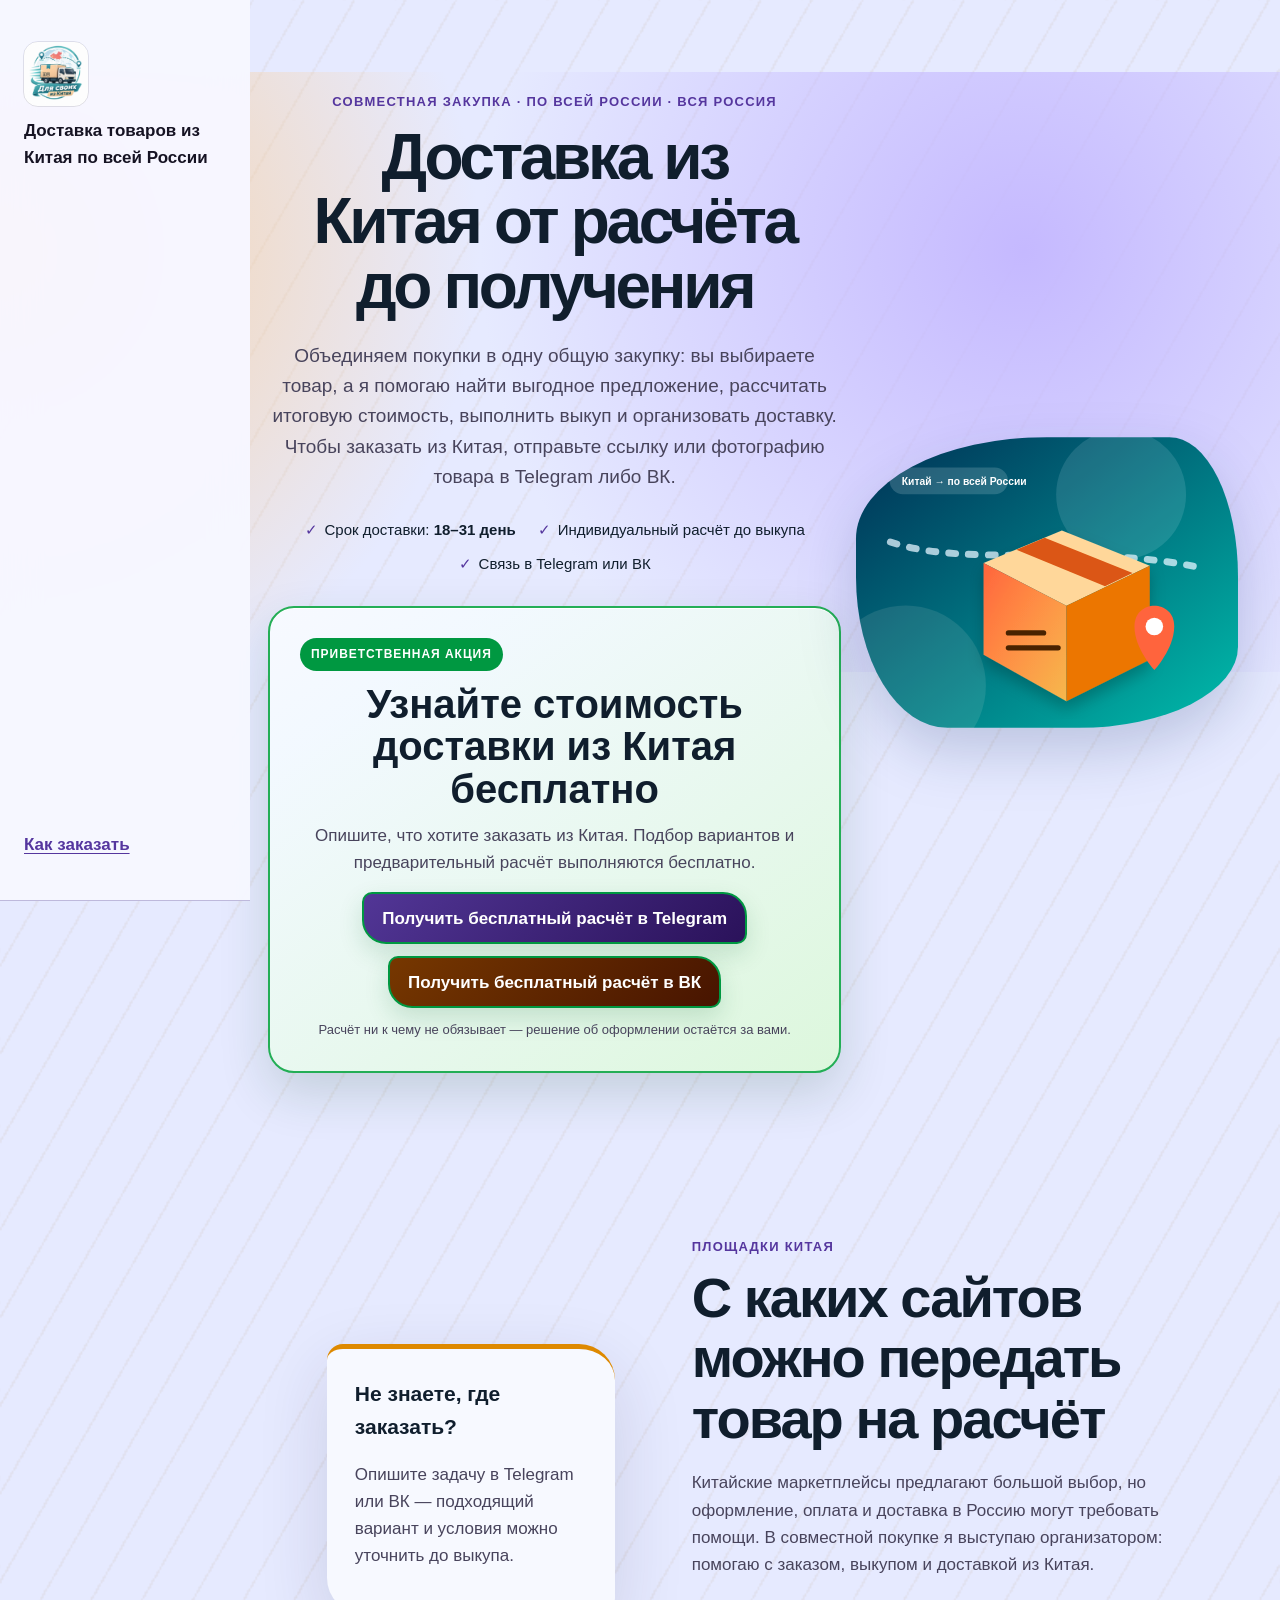
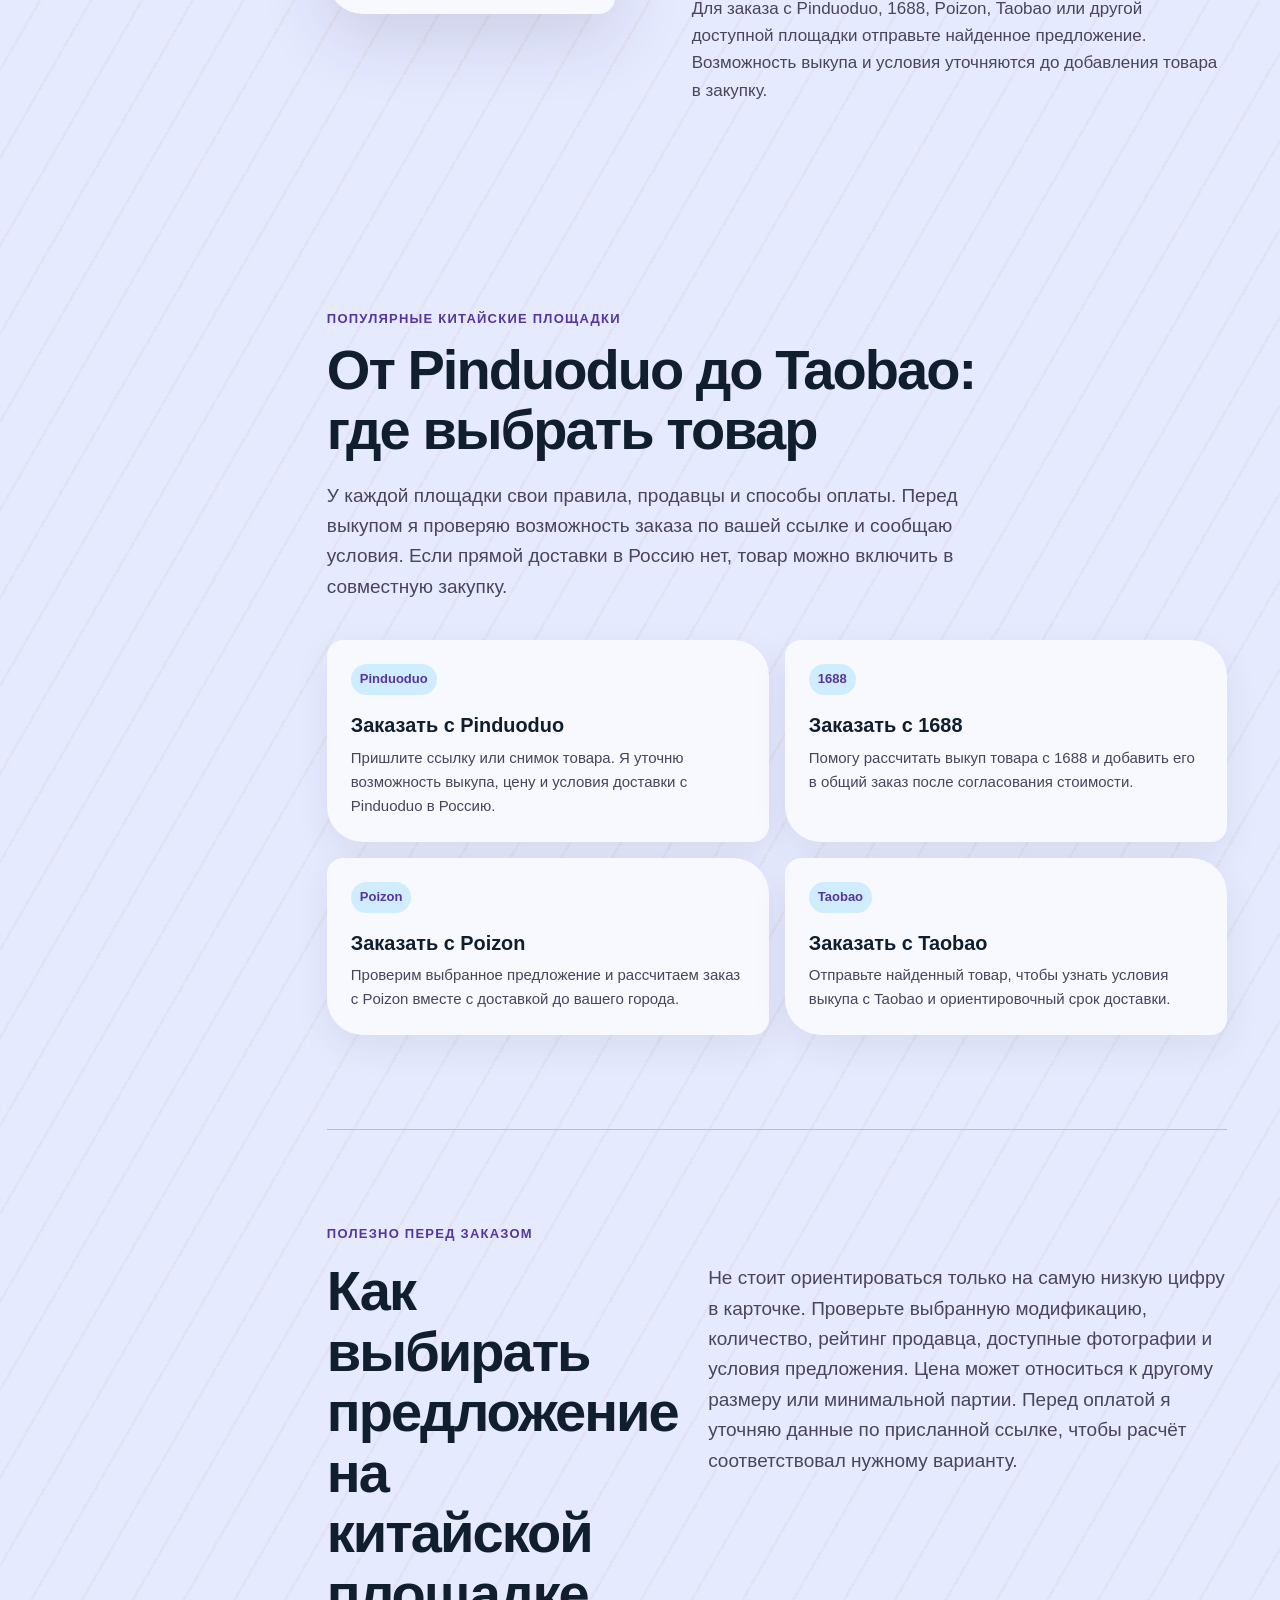
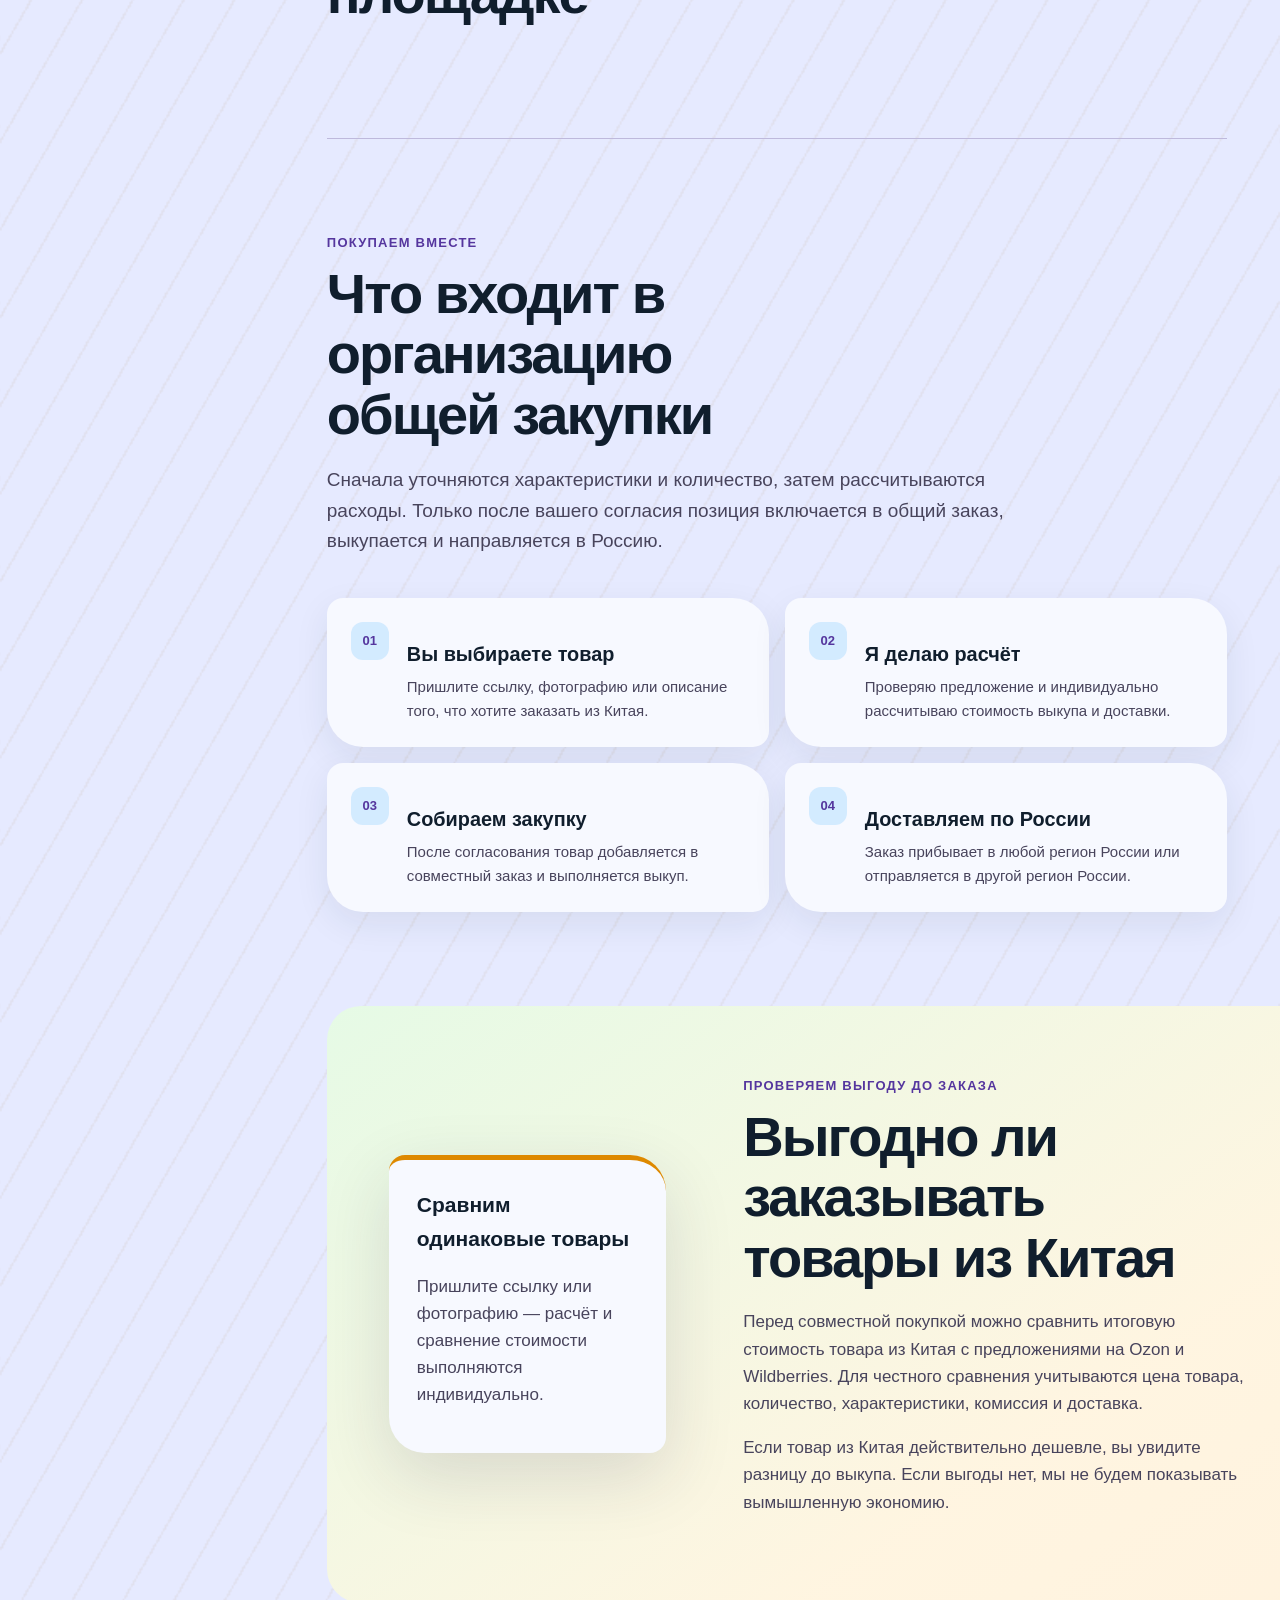
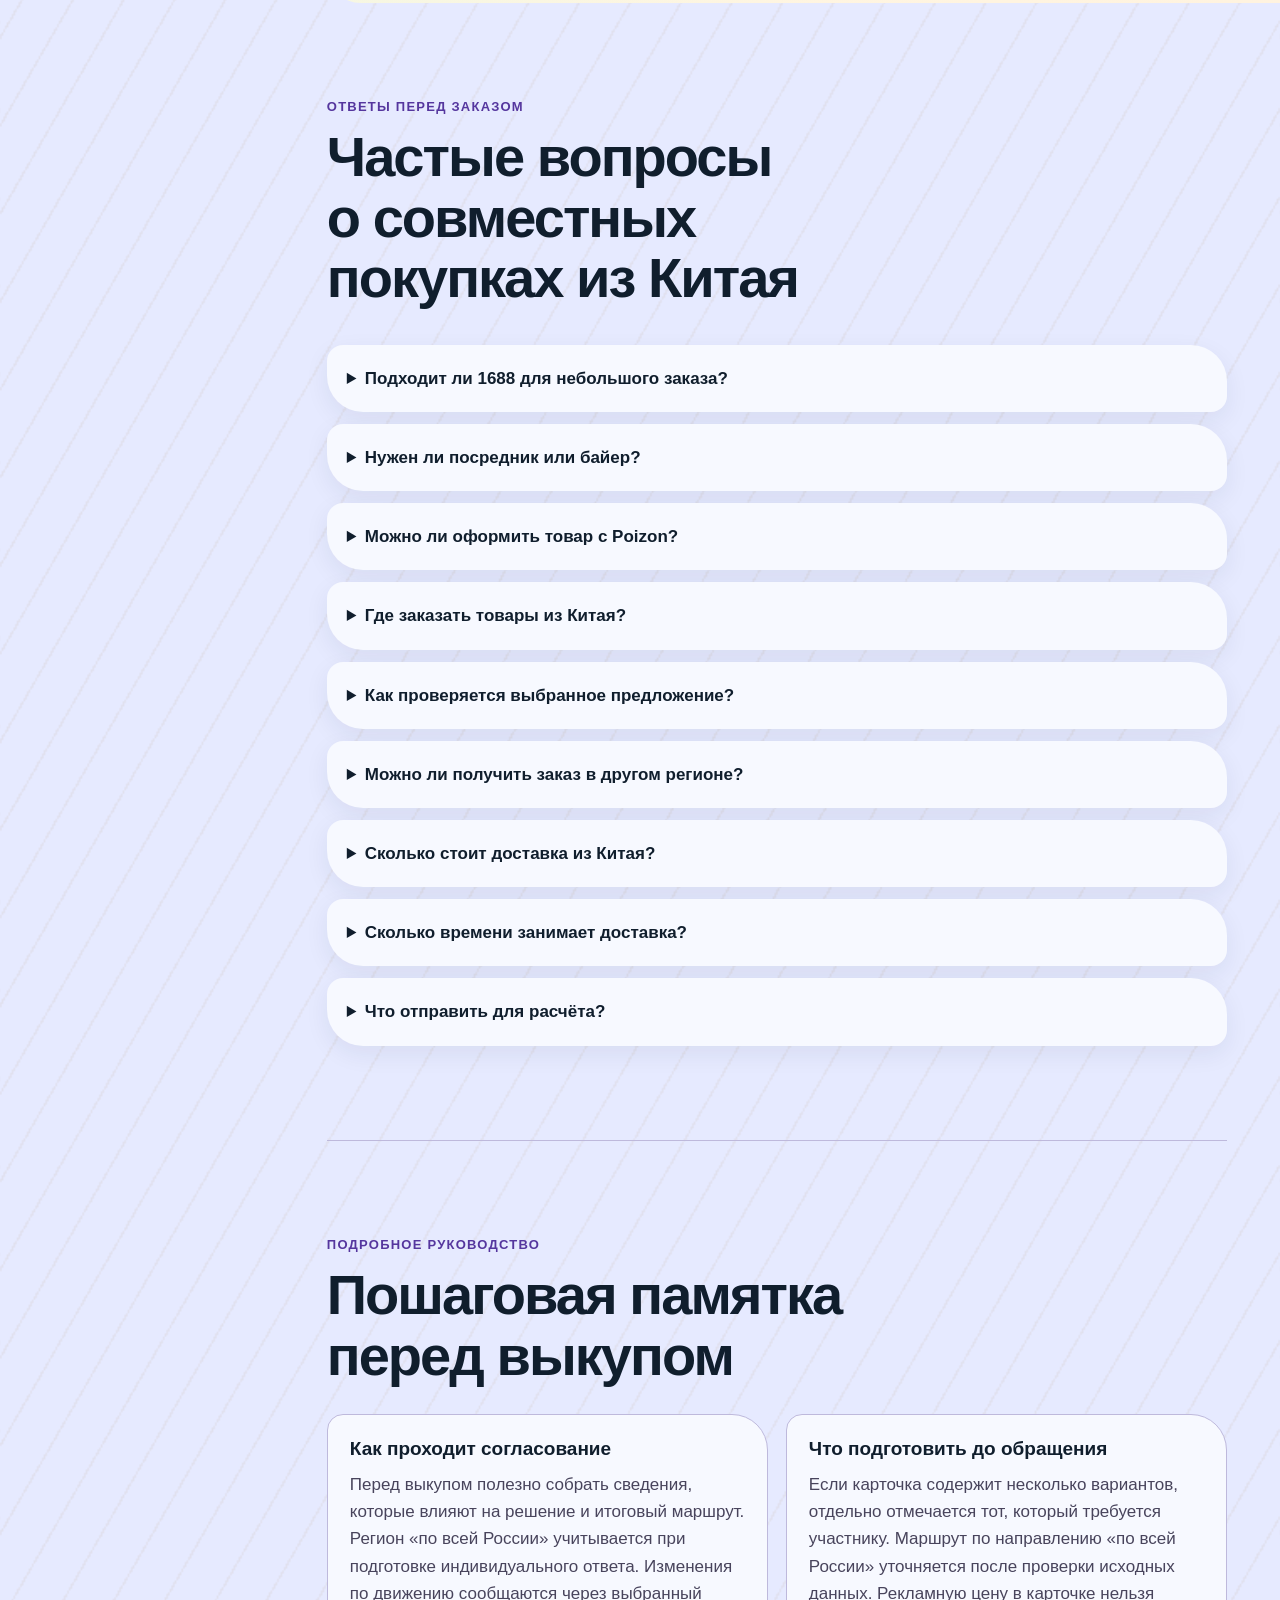
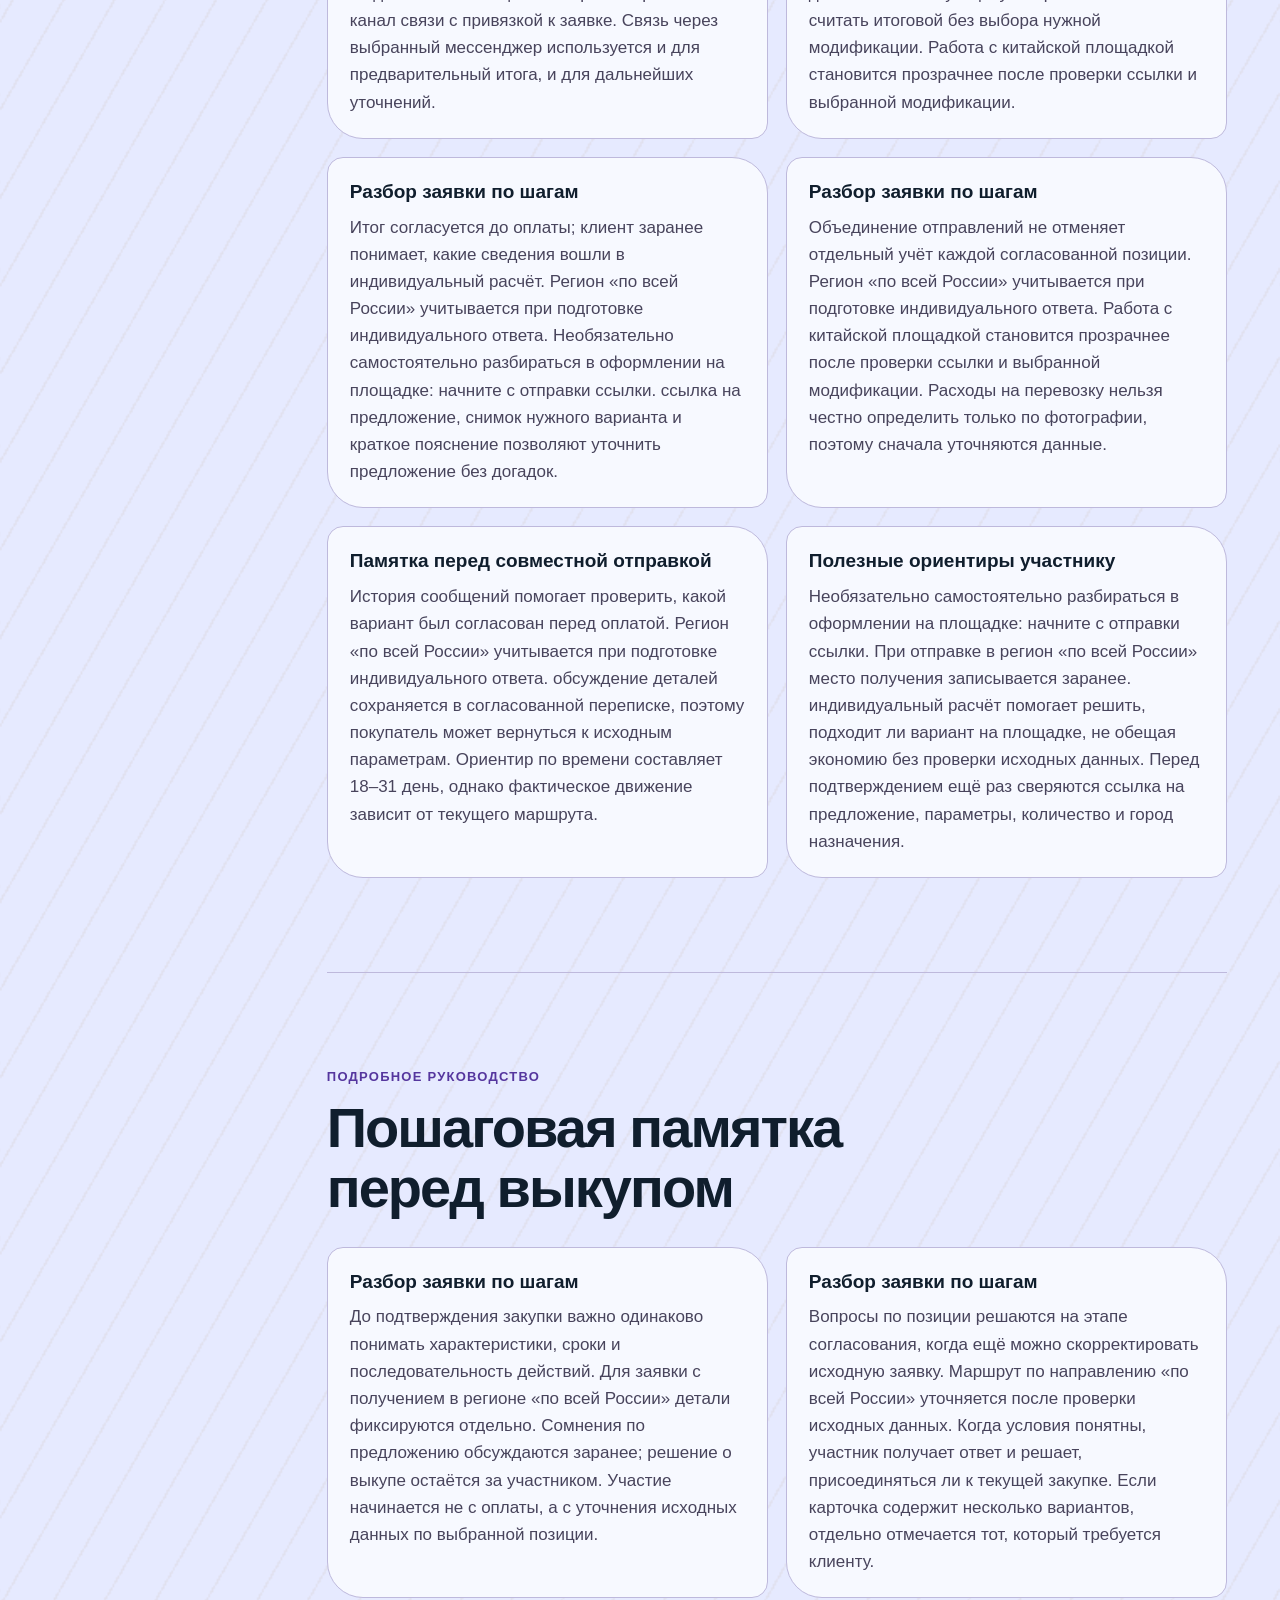
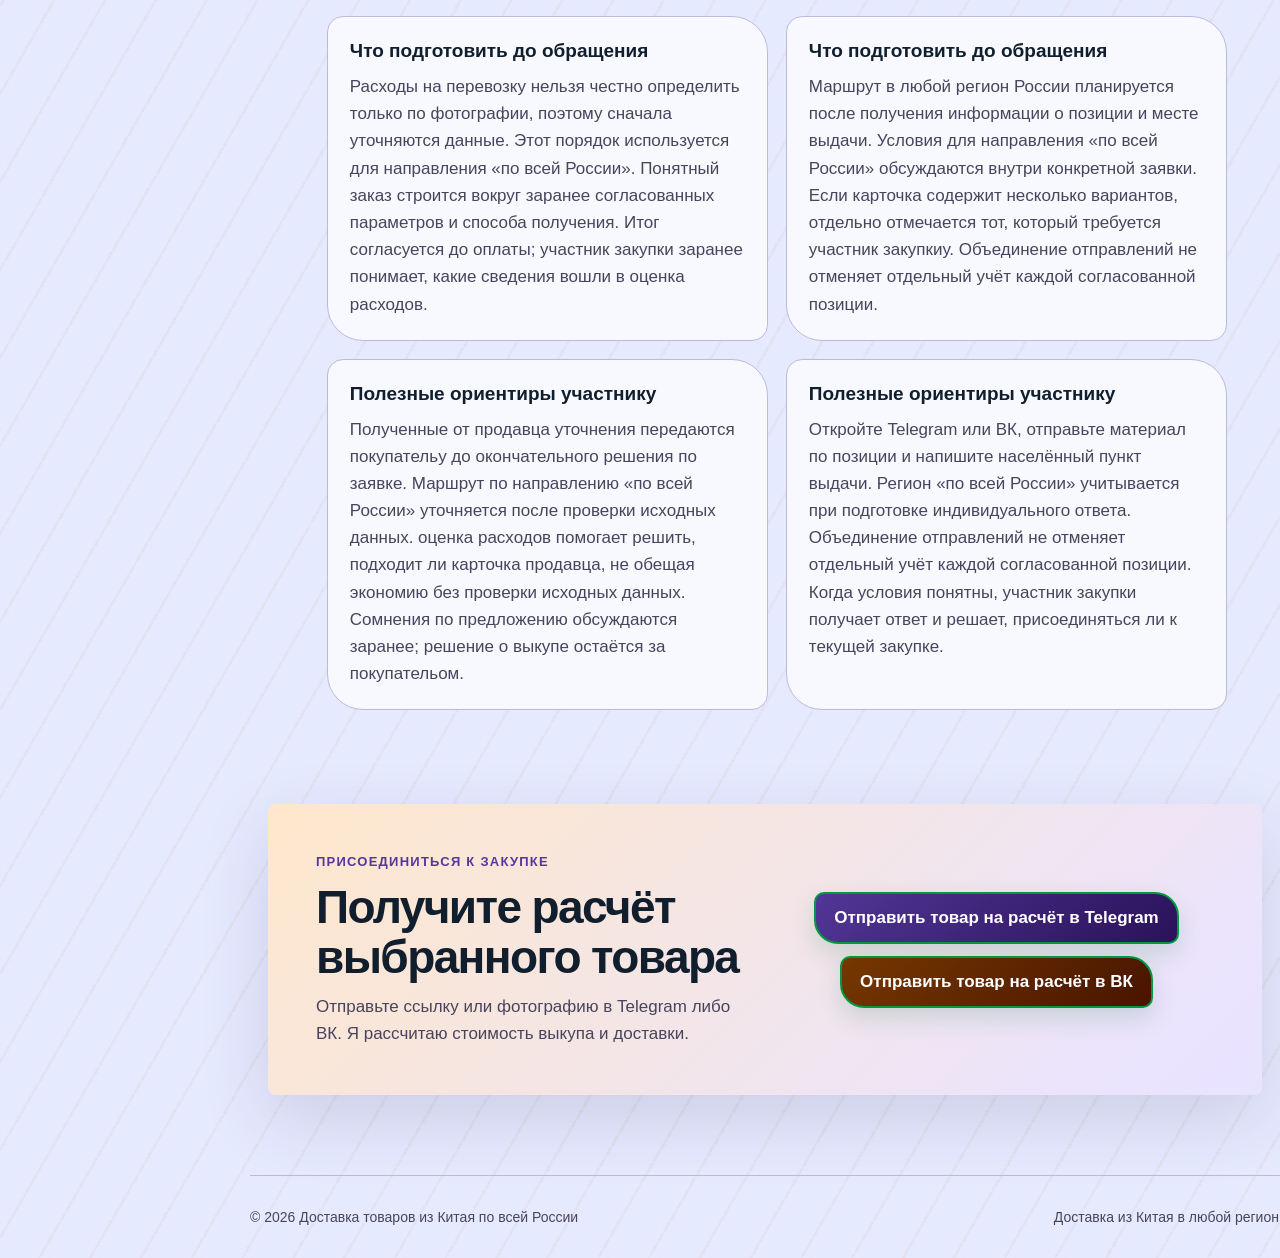
==== commit 9cb1138d: "Обновление сайта через SiteMaster" ====
--- a/index.html
+++ b/index.html
@@ -6,7 +6,7 @@
   <title>Доставка из Китая: расчёт, совместный выкуп и отправка</title>
   <meta name="description" content="Совместная доставка из Китая в любой регион России и по России: индивидуальный расчёт, согласование, выкуп и отправка заказа. Ориентировочный срок — 18–31 день.">
   <link rel="canonical" href="https://dostavka-iz-kitaya-61.vercel.app/">
-  <link rel="icon" href="/favicon.png" type="image/png" sizes="120x120">
+  <link rel="icon" href="/favicon.ico?v=truck-20260818" type="image/x-icon">
   <meta property="og:type" content="website">
   <meta property="og:title" content="Доставка из Китая для совместных заказов — Доставка товаров из Китая по всей России">
   <meta property="og:description" content="Совместные заказы из Китая: вы выбираете товар — я помогаю с расчётом, выкупом и доставкой в любой регион России и по всей России.">
@@ -63,7 +63,13 @@
           <li>Индивидуальный расчёт до выкупа</li>
           <li>Связь в Telegram или ВК</li>
         </ul>
-        <div class="cta-row"><a class="cta cta--tg" data-goal="telegram_hero" href="https://t.me/dlyasvoihchina" target="_blank" rel="noopener">Присоединиться к закупке в Telegram</a><a class="cta cta--vk" data-goal="vk_hero" href="https://vk.ru/dlyasvoihchina" target="_blank" rel="noopener">Присоединиться к закупке в ВК</a></div>
+        <aside class="promo" aria-labelledby="promo-title">
+          <span class="promo__badge">Приветственная акция</span>
+          <h2 id="promo-title">Узнайте стоимость доставки из Китая бесплатно</h2>
+          <p>Опишите, что хотите заказать из Китая. Подбор вариантов и предварительный расчёт выполняются бесплатно.</p>
+          <div class="cta-row"><a class="cta cta--tg" data-goal="telegram_promo" href="https://t.me/dlyasvoihchina" target="_blank" rel="noopener">Получить бесплатный расчёт в Telegram</a><a class="cta cta--vk" data-goal="vk_promo" href="https://vk.ru/dlyasvoihchina" target="_blank" rel="noopener">Получить бесплатный расчёт в ВК</a></div>
+          <small>Расчёт ни к чему не обязывает — решение об оформлении остаётся за вами.</small>
+        </aside>
       </div>
       <div class="hero__visual"><img src="assets/cover.svg" alt="Доставка товаров из Китая по всей России: доставка из Китая в любой регион России"></div>
     </section></smd3c0b2571-271-4></smd3c0b2571-271-3></smd3c0b2571-271-2></smd3c0b2571-271-1></smd3c0b2571-261-4></smd3c0b2571-261-3></smd3c0b2571-261-2></smd3c0b2571-261-1></smd3c0b2571-251-4></smd3c0b2571-251-3></smd3c0b2571-251-2></smd3c0b2571-251-1></smd3c0b2571-241-4></smd3c0b2571-241-3></smd3c0b2571-241-2></smd3c0b2571-241-1></smd3c0b2571-231-4></smd3c0b2571-231-3></smd3c0b2571-231-2></smd3c0b2571-231-1></smd3c0b2571-221-4></smd3c0b2571-221-3></smd3c0b2571-221-2></smd3c0b2571-221-1></smd3c0b2571-211-4></smd3c0b2571-211-3></smd3c0b2571-211-2></smd3c0b2571-211-1></smd3c0b2571-201-4></smd3c0b2571-201-3></smd3c0b2571-201-2></smd3c0b2571-201-1></smd3c0b2571-191-4></smd3c0b2571-191-3></smd3c0b2571-191-2></smd3c0b2571-191-1></smd3c0b2571-181-4></smd3c0b2571-181-3></smd3c0b2571-181-2></smd3c0b2571-181-1></smd3c0b2571-171-4></smd3c0b2571-171-3></smd3c0b2571-171-2></smd3c0b2571-171-1></smd3c0b2571-161-4></smd3c0b2571-161-3></smd3c0b2571-161-2></smd3c0b2571-161-1></smd3c0b2571-151-4></smd3c0b2571-151-3></smd3c0b2571-151-2></smd3c0b2571-151-1></smd3c0b2571-141-4></smd3c0b2571-141-3></smd3c0b2571-141-2></smd3c0b2571-141-1></smd3c0b2571-131-4></smd3c0b2571-131-3></smd3c0b2571-131-2></smd3c0b2571-131-1></smd3c0b2571-121-4></smd3c0b2571-121-3></smd3c0b2571-121-2></smd3c0b2571-121-1></smd3c0b2571-111-4></smd3c0b2571-111-3></smd3c0b2571-111-2></smd3c0b2571-111-1></smd3c0b2571-101-4></smd3c0b2571-101-3></smd3c0b2571-101-2></smd3c0b2571-101-1></smd3c0b2571-91-4></smd3c0b2571-91-3></smd3c0b2571-91-2></smd3c0b2571-91-1></smd3c0b2571-81-4></smd3c0b2571-81-3></smd3c0b2571-81-2></smd3c0b2571-81-1></smd3c0b2571-71-4></smd3c0b2571-71-3></smd3c0b2571-71-2></smd3c0b2571-71-1></smd3c0b2571-61-4></smd3c0b2571-61-3></smd3c0b2571-61-2></smd3c0b2571-61-1></smd3c0b2571-51-4></smd3c0b2571-51-3></smd3c0b2571-51-2></smd3c0b2571-51-1></smd3c0b2571-41-4></smd3c0b2571-41-3></smd3c0b2571-41-2></smd3c0b2571-41-1></smd3c0b2571-31-4></smd3c0b2571-31-3></smd3c0b2571-31-2></smd3c0b2571-31-1></smd3c0b2571-21-4></smd3c0b2571-21-3></smd3c0b2571-21-2></smd3c0b2571-21-1></smd3c0b2571-11-4></smd3c0b2571-11-3></smd3c0b2571-11-2></smd3c0b2571-11-1></smd3c0b2571-1-4></smd3c0b2571-1-3></smd3c0b2571-1-2></smd3c0b2571-1-1>
--- a/styles.css
+++ b/styles.css
@@ -39,144 +39,169 @@
 body.profile-4 .section h2, body.profile-8 .section h2 { --127df94a84-361-1:u127df94a841691;--127df94a84-361-2:u127df94a841692;--127df94a84-361-3:u127df94a841693;--127df94a84-361-4:u127df94a841694;--127df94a84-361-5:u127df94a841695;--127df94a84-361-6:u127df94a841696;--127df94a84-361-7:u127df94a841697;--127df94a84-361-8:u127df94a841698;--127df94a84-361-9:u127df94a841699;--127df94a84-361-10:u127df94a84169a;--127df94a84-361-11:u127df94a84169b;--127df94a84-361-12:u127df94a84169c;--127df94a84-361-13:u127df94a84169d;--127df94a84-361-14:u127df94a84169e;--127df94a84-361-15:u127df94a84169f;--127df94a84-361-16:u127df94a8416910;max-width: 28ch; }
 body.profile-5 .platform-grid, body.profile-7 .platform-grid { --127df94a84-362-1:u127df94a8416a1;--127df94a84-362-2:u127df94a8416a2;--127df94a84-362-3:u127df94a8416a3;--127df94a84-362-4:u127df94a8416a4;--127df94a84-362-5:u127df94a8416a5;--127df94a84-362-6:u127df94a8416a6;--127df94a84-362-7:u127df94a8416a7;--127df94a84-362-8:u127df94a8416a8;--127df94a84-362-9:u127df94a8416a9;--127df94a84-362-10:u127df94a8416aa;--127df94a84-362-11:u127df94a8416ab;--127df94a84-362-12:u127df94a8416ac;--127df94a84-362-13:u127df94a8416ad;--127df94a84-362-14:u127df94a8416ae;--127df94a84-362-15:u127df94a8416af;--127df94a84-362-16:u127df94a8416a10;grid-template-columns: 1fr 1fr; }
 body.profile-6 .section--comparison { --127df94a84-363-1:u127df94a8416b1;--127df94a84-363-2:u127df94a8416b2;--127df94a84-363-3:u127df94a8416b3;--127df94a84-363-4:u127df94a8416b4;--127df94a84-363-5:u127df94a8416b5;--127df94a84-363-6:u127df94a8416b6;--127df94a84-363-7:u127df94a8416b7;--127df94a84-363-8:u127df94a8416b8;--127df94a84-363-9:u127df94a8416b9;--127df94a84-363-10:u127df94a8416ba;--127df94a84-363-11:u127df94a8416bb;--127df94a84-363-12:u127df94a8416bc;--127df94a84-363-13:u127df94a8416bd;--127df94a84-363-14:u127df94a8416be;--127df94a84-363-15:u127df94a8416bf;--127df94a84-363-16:u127df94a8416b10;background: linear-gradient(145deg, oklch(.95 .04 285), oklch(.98 .03 35)); }
+.promo {
+  --127df94a84-364-1:u127df94a8416c1;--127df94a84-364-2:u127df94a8416c2;--127df94a84-364-3:u127df94a8416c3;--127df94a84-364-4:u127df94a8416c4;--127df94a84-364-5:u127df94a8416c5;--127df94a84-364-6:u127df94a8416c6;--127df94a84-364-7:u127df94a8416c7;--127df94a84-364-8:u127df94a8416c8;--127df94a84-364-9:u127df94a8416c9;--127df94a84-364-10:u127df94a8416ca;--127df94a84-364-11:u127df94a8416cb;--127df94a84-364-12:u127df94a8416cc;--127df94a84-364-13:u127df94a8416cd;--127df94a84-364-14:u127df94a8416ce;--127df94a84-364-15:u127df94a8416cf;--127df94a84-364-16:u127df94a8416c10;display: grid;
+  --127df94a84-365-1:u127df94a8416d1;--127df94a84-365-2:u127df94a8416d2;--127df94a84-365-3:u127df94a8416d3;--127df94a84-365-4:u127df94a8416d4;--127df94a84-365-5:u127df94a8416d5;--127df94a84-365-6:u127df94a8416d6;--127df94a84-365-7:u127df94a8416d7;--127df94a84-365-8:u127df94a8416d8;--127df94a84-365-9:u127df94a8416d9;--127df94a84-365-10:u127df94a8416da;--127df94a84-365-11:u127df94a8416db;--127df94a84-365-12:u127df94a8416dc;--127df94a84-365-13:u127df94a8416dd;--127df94a84-365-14:u127df94a8416de;--127df94a84-365-15:u127df94a8416df;--127df94a84-365-16:u127df94a8416d10;gap: 12px;
+  --127df94a84-366-1:u127df94a8416e1;--127df94a84-366-2:u127df94a8416e2;--127df94a84-366-3:u127df94a8416e3;--127df94a84-366-4:u127df94a8416e4;--127df94a84-366-5:u127df94a8416e5;--127df94a84-366-6:u127df94a8416e6;--127df94a84-366-7:u127df94a8416e7;--127df94a84-366-8:u127df94a8416e8;--127df94a84-366-9:u127df94a8416e9;--127df94a84-366-10:u127df94a8416ea;--127df94a84-366-11:u127df94a8416eb;--127df94a84-366-12:u127df94a8416ec;--127df94a84-366-13:u127df94a8416ed;--127df94a84-366-14:u127df94a8416ee;--127df94a84-366-15:u127df94a8416ef;--127df94a84-366-16:u127df94a8416e10;margin-top: 30px;
+  --127df94a84-367-1:u127df94a8416f1;--127df94a84-367-2:u127df94a8416f2;--127df94a84-367-3:u127df94a8416f3;--127df94a84-367-4:u127df94a8416f4;--127df94a84-367-5:u127df94a8416f5;--127df94a84-367-6:u127df94a8416f6;--127df94a84-367-7:u127df94a8416f7;--127df94a84-367-8:u127df94a8416f8;--127df94a84-367-9:u127df94a8416f9;--127df94a84-367-10:u127df94a8416fa;--127df94a84-367-11:u127df94a8416fb;--127df94a84-367-12:u127df94a8416fc;--127df94a84-367-13:u127df94a8416fd;--127df94a84-367-14:u127df94a8416fe;--127df94a84-367-15:u127df94a8416ff;--127df94a84-367-16:u127df94a8416f10;padding: clamp(20px, 3vw, 30px);
+  --127df94a84-368-1:u127df94a841701;--127df94a84-368-2:u127df94a841702;--127df94a84-368-3:u127df94a841703;--127df94a84-368-4:u127df94a841704;--127df94a84-368-5:u127df94a841705;--127df94a84-368-6:u127df94a841706;--127df94a84-368-7:u127df94a841707;--127df94a84-368-8:u127df94a841708;--127df94a84-368-9:u127df94a841709;--127df94a84-368-10:u127df94a84170a;--127df94a84-368-11:u127df94a84170b;--127df94a84-368-12:u127df94a84170c;--127df94a84-368-13:u127df94a84170d;--127df94a84-368-14:u127df94a84170e;--127df94a84-368-15:u127df94a84170f;--127df94a84-368-16:u127df94a8417010;border: 2px solid oklch(.66 .17 150);
+  --127df94a84-369-1:u127df94a841711;--127df94a84-369-2:u127df94a841712;--127df94a84-369-3:u127df94a841713;--127df94a84-369-4:u127df94a841714;--127df94a84-369-5:u127df94a841715;--127df94a84-369-6:u127df94a841716;--127df94a84-369-7:u127df94a841717;--127df94a84-369-8:u127df94a841718;--127df94a84-369-9:u127df94a841719;--127df94a84-369-10:u127df94a84171a;--127df94a84-369-11:u127df94a84171b;--127df94a84-369-12:u127df94a84171c;--127df94a84-369-13:u127df94a84171d;--127df94a84-369-14:u127df94a84171e;--127df94a84-369-15:u127df94a84171f;--127df94a84-369-16:u127df94a8417110;border-radius: 26px;
+  --127df94a84-370-1:u127df94a841721;--127df94a84-370-2:u127df94a841722;--127df94a84-370-3:u127df94a841723;--127df94a84-370-4:u127df94a841724;--127df94a84-370-5:u127df94a841725;--127df94a84-370-6:u127df94a841726;--127df94a84-370-7:u127df94a841727;--127df94a84-370-8:u127df94a841728;--127df94a84-370-9:u127df94a841729;--127df94a84-370-10:u127df94a84172a;--127df94a84-370-11:u127df94a84172b;--127df94a84-370-12:u127df94a84172c;--127df94a84-370-13:u127df94a84172d;--127df94a84-370-14:u127df94a84172e;--127df94a84-370-15:u127df94a84172f;--127df94a84-370-16:u127df94a8417210;background: linear-gradient(145deg, var(--surface), oklch(.95 .045 145));
+  --127df94a84-371-1:u127df94a841731;--127df94a84-371-2:u127df94a841732;--127df94a84-371-3:u127df94a841733;--127df94a84-371-4:u127df94a841734;--127df94a84-371-5:u127df94a841735;--127df94a84-371-6:u127df94a841736;--127df94a84-371-7:u127df94a841737;--127df94a84-371-8:u127df94a841738;--127df94a84-371-9:u127df94a841739;--127df94a84-371-10:u127df94a84173a;--127df94a84-371-11:u127df94a84173b;--127df94a84-371-12:u127df94a84173c;--127df94a84-371-13:u127df94a84173d;--127df94a84-371-14:u127df94a84173e;--127df94a84-371-15:u127df94a84173f;--127df94a84-371-16:u127df94a8417310;box-shadow: 0 20px 50px oklch(.35 .08 150 / .16), inset 0 1px white;
+}
+.promo__badge {
+  --127df94a84-372-1:u127df94a841741;--127df94a84-372-2:u127df94a841742;--127df94a84-372-3:u127df94a841743;--127df94a84-372-4:u127df94a841744;--127df94a84-372-5:u127df94a841745;--127df94a84-372-6:u127df94a841746;--127df94a84-372-7:u127df94a841747;--127df94a84-372-8:u127df94a841748;--127df94a84-372-9:u127df94a841749;--127df94a84-372-10:u127df94a84174a;--127df94a84-372-11:u127df94a84174b;--127df94a84-372-12:u127df94a84174c;--127df94a84-372-13:u127df94a84174d;--127df94a84-372-14:u127df94a84174e;--127df94a84-372-15:u127df94a84174f;--127df94a84-372-16:u127df94a8417410;justify-self: start;
+  --127df94a84-373-1:u127df94a841751;--127df94a84-373-2:u127df94a841752;--127df94a84-373-3:u127df94a841753;--127df94a84-373-4:u127df94a841754;--127df94a84-373-5:u127df94a841755;--127df94a84-373-6:u127df94a841756;--127df94a84-373-7:u127df94a841757;--127df94a84-373-8:u127df94a841758;--127df94a84-373-9:u127df94a841759;--127df94a84-373-10:u127df94a84175a;--127df94a84-373-11:u127df94a84175b;--127df94a84-373-12:u127df94a84175c;--127df94a84-373-13:u127df94a84175d;--127df94a84-373-14:u127df94a84175e;--127df94a84-373-15:u127df94a84175f;--127df94a84-373-16:u127df94a8417510;padding: 7px 11px;
+  --127df94a84-374-1:u127df94a841761;--127df94a84-374-2:u127df94a841762;--127df94a84-374-3:u127df94a841763;--127df94a84-374-4:u127df94a841764;--127df94a84-374-5:u127df94a841765;--127df94a84-374-6:u127df94a841766;--127df94a84-374-7:u127df94a841767;--127df94a84-374-8:u127df94a841768;--127df94a84-374-9:u127df94a841769;--127df94a84-374-10:u127df94a84176a;--127df94a84-374-11:u127df94a84176b;--127df94a84-374-12:u127df94a84176c;--127df94a84-374-13:u127df94a84176d;--127df94a84-374-14:u127df94a84176e;--127df94a84-374-15:u127df94a84176f;--127df94a84-374-16:u127df94a8417610;border-radius: 999px;
+  --127df94a84-375-1:u127df94a841771;--127df94a84-375-2:u127df94a841772;--127df94a84-375-3:u127df94a841773;--127df94a84-375-4:u127df94a841774;--127df94a84-375-5:u127df94a841775;--127df94a84-375-6:u127df94a841776;--127df94a84-375-7:u127df94a841777;--127df94a84-375-8:u127df94a841778;--127df94a84-375-9:u127df94a841779;--127df94a84-375-10:u127df94a84177a;--127df94a84-375-11:u127df94a84177b;--127df94a84-375-12:u127df94a84177c;--127df94a84-375-13:u127df94a84177d;--127df94a84-375-14:u127df94a84177e;--127df94a84-375-15:u127df94a84177f;--127df94a84-375-16:u127df94a8417710;background: oklch(.59 .17 150);
+  --127df94a84-376-1:u127df94a841781;--127df94a84-376-2:u127df94a841782;--127df94a84-376-3:u127df94a841783;--127df94a84-376-4:u127df94a841784;--127df94a84-376-5:u127df94a841785;--127df94a84-376-6:u127df94a841786;--127df94a84-376-7:u127df94a841787;--127df94a84-376-8:u127df94a841788;--127df94a84-376-9:u127df94a841789;--127df94a84-376-10:u127df94a84178a;--127df94a84-376-11:u127df94a84178b;--127df94a84-376-12:u127df94a84178c;--127df94a84-376-13:u127df94a84178d;--127df94a84-376-14:u127df94a84178e;--127df94a84-376-15:u127df94a84178f;--127df94a84-376-16:u127df94a8417810;color: white;
+  --127df94a84-377-1:u127df94a841791;--127df94a84-377-2:u127df94a841792;--127df94a84-377-3:u127df94a841793;--127df94a84-377-4:u127df94a841794;--127df94a84-377-5:u127df94a841795;--127df94a84-377-6:u127df94a841796;--127df94a84-377-7:u127df94a841797;--127df94a84-377-8:u127df94a841798;--127df94a84-377-9:u127df94a841799;--127df94a84-377-10:u127df94a84179a;--127df94a84-377-11:u127df94a84179b;--127df94a84-377-12:u127df94a84179c;--127df94a84-377-13:u127df94a84179d;--127df94a84-377-14:u127df94a84179e;--127df94a84-377-15:u127df94a84179f;--127df94a84-377-16:u127df94a8417910;font-size: 12px;
+  --127df94a84-378-1:u127df94a8417a1;--127df94a84-378-2:u127df94a8417a2;--127df94a84-378-3:u127df94a8417a3;--127df94a84-378-4:u127df94a8417a4;--127df94a84-378-5:u127df94a8417a5;--127df94a84-378-6:u127df94a8417a6;--127df94a84-378-7:u127df94a8417a7;--127df94a84-378-8:u127df94a8417a8;--127df94a84-378-9:u127df94a8417a9;--127df94a84-378-10:u127df94a8417aa;--127df94a84-378-11:u127df94a8417ab;--127df94a84-378-12:u127df94a8417ac;--127df94a84-378-13:u127df94a8417ad;--127df94a84-378-14:u127df94a8417ae;--127df94a84-378-15:u127df94a8417af;--127df94a84-378-16:u127df94a8417a10;font-weight: 850;
+  --127df94a84-379-1:u127df94a8417b1;--127df94a84-379-2:u127df94a8417b2;--127df94a84-379-3:u127df94a8417b3;--127df94a84-379-4:u127df94a8417b4;--127df94a84-379-5:u127df94a8417b5;--127df94a84-379-6:u127df94a8417b6;--127df94a84-379-7:u127df94a8417b7;--127df94a84-379-8:u127df94a8417b8;--127df94a84-379-9:u127df94a8417b9;--127df94a84-379-10:u127df94a8417ba;--127df94a84-379-11:u127df94a8417bb;--127df94a84-379-12:u127df94a8417bc;--127df94a84-379-13:u127df94a8417bd;--127df94a84-379-14:u127df94a8417be;--127df94a84-379-15:u127df94a8417bf;--127df94a84-379-16:u127df94a8417b10;letter-spacing: .08em;
+  --127df94a84-380-1:u127df94a8417c1;--127df94a84-380-2:u127df94a8417c2;--127df94a84-380-3:u127df94a8417c3;--127df94a84-380-4:u127df94a8417c4;--127df94a84-380-5:u127df94a8417c5;--127df94a84-380-6:u127df94a8417c6;--127df94a84-380-7:u127df94a8417c7;--127df94a84-380-8:u127df94a8417c8;--127df94a84-380-9:u127df94a8417c9;--127df94a84-380-10:u127df94a8417ca;--127df94a84-380-11:u127df94a8417cb;--127df94a84-380-12:u127df94a8417cc;--127df94a84-380-13:u127df94a8417cd;--127df94a84-380-14:u127df94a8417ce;--127df94a84-380-15:u127df94a8417cf;--127df94a84-380-16:u127df94a8417c10;text-transform: uppercase;
+}
+.promo h2 { --127df94a84-381-1:u127df94a8417d1;--127df94a84-381-2:u127df94a8417d2;--127df94a84-381-3:u127df94a8417d3;--127df94a84-381-4:u127df94a8417d4;--127df94a84-381-5:u127df94a8417d5;--127df94a84-381-6:u127df94a8417d6;--127df94a84-381-7:u127df94a8417d7;--127df94a84-381-8:u127df94a8417d8;--127df94a84-381-9:u127df94a8417d9;--127df94a84-381-10:u127df94a8417da;--127df94a84-381-11:u127df94a8417db;--127df94a84-381-12:u127df94a8417dc;--127df94a84-381-13:u127df94a8417dd;--127df94a84-381-14:u127df94a8417de;--127df94a84-381-15:u127df94a8417df;--127df94a84-381-16:u127df94a8417d10;margin: 0; --127df94a84-382-1:u127df94a8417e1;--127df94a84-382-2:u127df94a8417e2;--127df94a84-382-3:u127df94a8417e3;--127df94a84-382-4:u127df94a8417e4;--127df94a84-382-5:u127df94a8417e5;--127df94a84-382-6:u127df94a8417e6;--127df94a84-382-7:u127df94a8417e7;--127df94a84-382-8:u127df94a8417e8;--127df94a84-382-9:u127df94a8417e9;--127df94a84-382-10:u127df94a8417ea;--127df94a84-382-11:u127df94a8417eb;--127df94a84-382-12:u127df94a8417ec;--127df94a84-382-13:u127df94a8417ed;--127df94a84-382-14:u127df94a8417ee;--127df94a84-382-15:u127df94a8417ef;--127df94a84-382-16:u127df94a8417e10;font-size: clamp(26px, 3.2vw, 40px); --127df94a84-383-1:u127df94a8417f1;--127df94a84-383-2:u127df94a8417f2;--127df94a84-383-3:u127df94a8417f3;--127df94a84-383-4:u127df94a8417f4;--127df94a84-383-5:u127df94a8417f5;--127df94a84-383-6:u127df94a8417f6;--127df94a84-383-7:u127df94a8417f7;--127df94a84-383-8:u127df94a8417f8;--127df94a84-383-9:u127df94a8417f9;--127df94a84-383-10:u127df94a8417fa;--127df94a84-383-11:u127df94a8417fb;--127df94a84-383-12:u127df94a8417fc;--127df94a84-383-13:u127df94a8417fd;--127df94a84-383-14:u127df94a8417fe;--127df94a84-383-15:u127df94a8417ff;--127df94a84-383-16:u127df94a8417f10;line-height: 1.06; }
+.promo p { --127df94a84-384-1:u127df94a841801;--127df94a84-384-2:u127df94a841802;--127df94a84-384-3:u127df94a841803;--127df94a84-384-4:u127df94a841804;--127df94a84-384-5:u127df94a841805;--127df94a84-384-6:u127df94a841806;--127df94a84-384-7:u127df94a841807;--127df94a84-384-8:u127df94a841808;--127df94a84-384-9:u127df94a841809;--127df94a84-384-10:u127df94a84180a;--127df94a84-384-11:u127df94a84180b;--127df94a84-384-12:u127df94a84180c;--127df94a84-384-13:u127df94a84180d;--127df94a84-384-14:u127df94a84180e;--127df94a84-384-15:u127df94a84180f;--127df94a84-384-16:u127df94a8418010;margin: 0; --127df94a84-385-1:u127df94a841811;--127df94a84-385-2:u127df94a841812;--127df94a84-385-3:u127df94a841813;--127df94a84-385-4:u127df94a841814;--127df94a84-385-5:u127df94a841815;--127df94a84-385-6:u127df94a841816;--127df94a84-385-7:u127df94a841817;--127df94a84-385-8:u127df94a841818;--127df94a84-385-9:u127df94a841819;--127df94a84-385-10:u127df94a84181a;--127df94a84-385-11:u127df94a84181b;--127df94a84-385-12:u127df94a84181c;--127df94a84-385-13:u127df94a84181d;--127df94a84-385-14:u127df94a84181e;--127df94a84-385-15:u127df94a84181f;--127df94a84-385-16:u127df94a8418110;color: var(--muted); --127df94a84-386-1:u127df94a841821;--127df94a84-386-2:u127df94a841822;--127df94a84-386-3:u127df94a841823;--127df94a84-386-4:u127df94a841824;--127df94a84-386-5:u127df94a841825;--127df94a84-386-6:u127df94a841826;--127df94a84-386-7:u127df94a841827;--127df94a84-386-8:u127df94a841828;--127df94a84-386-9:u127df94a841829;--127df94a84-386-10:u127df94a84182a;--127df94a84-386-11:u127df94a84182b;--127df94a84-386-12:u127df94a84182c;--127df94a84-386-13:u127df94a84182d;--127df94a84-386-14:u127df94a84182e;--127df94a84-386-15:u127df94a84182f;--127df94a84-386-16:u127df94a8418210;font-size: 17px; }
+.promo small { --127df94a84-387-1:u127df94a841831;--127df94a84-387-2:u127df94a841832;--127df94a84-387-3:u127df94a841833;--127df94a84-387-4:u127df94a841834;--127df94a84-387-5:u127df94a841835;--127df94a84-387-6:u127df94a841836;--127df94a84-387-7:u127df94a841837;--127df94a84-387-8:u127df94a841838;--127df94a84-387-9:u127df94a841839;--127df94a84-387-10:u127df94a84183a;--127df94a84-387-11:u127df94a84183b;--127df94a84-387-12:u127df94a84183c;--127df94a84-387-13:u127df94a84183d;--127df94a84-387-14:u127df94a84183e;--127df94a84-387-15:u127df94a84183f;--127df94a84-387-16:u127df94a8418310;color: var(--muted); --127df94a84-388-1:u127df94a841841;--127df94a84-388-2:u127df94a841842;--127df94a84-388-3:u127df94a841843;--127df94a84-388-4:u127df94a841844;--127df94a84-388-5:u127df94a841845;--127df94a84-388-6:u127df94a841846;--127df94a84-388-7:u127df94a841847;--127df94a84-388-8:u127df94a841848;--127df94a84-388-9:u127df94a841849;--127df94a84-388-10:u127df94a84184a;--127df94a84-388-11:u127df94a84184b;--127df94a84-388-12:u127df94a84184c;--127df94a84-388-13:u127df94a84184d;--127df94a84-388-14:u127df94a84184e;--127df94a84-388-15:u127df94a84184f;--127df94a84-388-16:u127df94a8418410;font-size: 13px; }
+.promo .cta-row { --127df94a84-389-1:u127df94a841851;--127df94a84-389-2:u127df94a841852;--127df94a84-389-3:u127df94a841853;--127df94a84-389-4:u127df94a841854;--127df94a84-389-5:u127df94a841855;--127df94a84-389-6:u127df94a841856;--127df94a84-389-7:u127df94a841857;--127df94a84-389-8:u127df94a841858;--127df94a84-389-9:u127df94a841859;--127df94a84-389-10:u127df94a84185a;--127df94a84-389-11:u127df94a84185b;--127df94a84-389-12:u127df94a84185c;--127df94a84-389-13:u127df94a84185d;--127df94a84-389-14:u127df94a84185e;--127df94a84-389-15:u127df94a84185f;--127df94a84-389-16:u127df94a8418510;margin-top: 4px; }
 .cta {
-  --127df94a84-364-1:u127df94a8416c1;--127df94a84-364-2:u127df94a8416c2;--127df94a84-364-3:u127df94a8416c3;--127df94a84-364-4:u127df94a8416c4;--127df94a84-364-5:u127df94a8416c5;--127df94a84-364-6:u127df94a8416c6;--127df94a84-364-7:u127df94a8416c7;--127df94a84-364-8:u127df94a8416c8;--127df94a84-364-9:u127df94a8416c9;--127df94a84-364-10:u127df94a8416ca;--127df94a84-364-11:u127df94a8416cb;--127df94a84-364-12:u127df94a8416cc;--127df94a84-364-13:u127df94a8416cd;--127df94a84-364-14:u127df94a8416ce;--127df94a84-364-15:u127df94a8416cf;--127df94a84-364-16:u127df94a8416c10;padding: 10px 18px;
-  --127df94a84-365-1:u127df94a8416d1;--127df94a84-365-2:u127df94a8416d2;--127df94a84-365-3:u127df94a8416d3;--127df94a84-365-4:u127df94a8416d4;--127df94a84-365-5:u127df94a8416d5;--127df94a84-365-6:u127df94a8416d6;--127df94a84-365-7:u127df94a8416d7;--127df94a84-365-8:u127df94a8416d8;--127df94a84-365-9:u127df94a8416d9;--127df94a84-365-10:u127df94a8416da;--127df94a84-365-11:u127df94a8416db;--127df94a84-365-12:u127df94a8416dc;--127df94a84-365-13:u127df94a8416dd;--127df94a84-365-14:u127df94a8416de;--127df94a84-365-15:u127df94a8416df;--127df94a84-365-16:u127df94a8416d10;border: 2px solid oklch(.59 .17 150);
-  --127df94a84-366-1:u127df94a8416e1;--127df94a84-366-2:u127df94a8416e2;--127df94a84-366-3:u127df94a8416e3;--127df94a84-366-4:u127df94a8416e4;--127df94a84-366-5:u127df94a8416e5;--127df94a84-366-6:u127df94a8416e6;--127df94a84-366-7:u127df94a8416e7;--127df94a84-366-8:u127df94a8416e8;--127df94a84-366-9:u127df94a8416e9;--127df94a84-366-10:u127df94a8416ea;--127df94a84-366-11:u127df94a8416eb;--127df94a84-366-12:u127df94a8416ec;--127df94a84-366-13:u127df94a8416ed;--127df94a84-366-14:u127df94a8416ee;--127df94a84-366-15:u127df94a8416ef;--127df94a84-366-16:u127df94a8416e10;box-shadow: 0 10px 24px oklch(.46 .12 150 / .16);
-  --127df94a84-367-1:u127df94a8416f1;--127df94a84-367-2:u127df94a8416f2;--127df94a84-367-3:u127df94a8416f3;--127df94a84-367-4:u127df94a8416f4;--127df94a84-367-5:u127df94a8416f5;--127df94a84-367-6:u127df94a8416f6;--127df94a84-367-7:u127df94a8416f7;--127df94a84-367-8:u127df94a8416f8;--127df94a84-367-9:u127df94a8416f9;--127df94a84-367-10:u127df94a8416fa;--127df94a84-367-11:u127df94a8416fb;--127df94a84-367-12:u127df94a8416fc;--127df94a84-367-13:u127df94a8416fd;--127df94a84-367-14:u127df94a8416fe;--127df94a84-367-15:u127df94a8416ff;--127df94a84-367-16:u127df94a8416f10;transition-property: scale, box-shadow, background-color, border-color;
+  --127df94a84-390-1:u127df94a841861;--127df94a84-390-2:u127df94a841862;--127df94a84-390-3:u127df94a841863;--127df94a84-390-4:u127df94a841864;--127df94a84-390-5:u127df94a841865;--127df94a84-390-6:u127df94a841866;--127df94a84-390-7:u127df94a841867;--127df94a84-390-8:u127df94a841868;--127df94a84-390-9:u127df94a841869;--127df94a84-390-10:u127df94a84186a;--127df94a84-390-11:u127df94a84186b;--127df94a84-390-12:u127df94a84186c;--127df94a84-390-13:u127df94a84186d;--127df94a84-390-14:u127df94a84186e;--127df94a84-390-15:u127df94a84186f;--127df94a84-390-16:u127df94a8418610;padding: 10px 18px;
+  --127df94a84-391-1:u127df94a841871;--127df94a84-391-2:u127df94a841872;--127df94a84-391-3:u127df94a841873;--127df94a84-391-4:u127df94a841874;--127df94a84-391-5:u127df94a841875;--127df94a84-391-6:u127df94a841876;--127df94a84-391-7:u127df94a841877;--127df94a84-391-8:u127df94a841878;--127df94a84-391-9:u127df94a841879;--127df94a84-391-10:u127df94a84187a;--127df94a84-391-11:u127df94a84187b;--127df94a84-391-12:u127df94a84187c;--127df94a84-391-13:u127df94a84187d;--127df94a84-391-14:u127df94a84187e;--127df94a84-391-15:u127df94a84187f;--127df94a84-391-16:u127df94a8418710;border: 2px solid oklch(.59 .17 150);
+  --127df94a84-392-1:u127df94a841881;--127df94a84-392-2:u127df94a841882;--127df94a84-392-3:u127df94a841883;--127df94a84-392-4:u127df94a841884;--127df94a84-392-5:u127df94a841885;--127df94a84-392-6:u127df94a841886;--127df94a84-392-7:u127df94a841887;--127df94a84-392-8:u127df94a841888;--127df94a84-392-9:u127df94a841889;--127df94a84-392-10:u127df94a84188a;--127df94a84-392-11:u127df94a84188b;--127df94a84-392-12:u127df94a84188c;--127df94a84-392-13:u127df94a84188d;--127df94a84-392-14:u127df94a84188e;--127df94a84-392-15:u127df94a84188f;--127df94a84-392-16:u127df94a8418810;box-shadow: 0 10px 24px oklch(.46 .12 150 / .16);
+  --127df94a84-393-1:u127df94a841891;--127df94a84-393-2:u127df94a841892;--127df94a84-393-3:u127df94a841893;--127df94a84-393-4:u127df94a841894;--127df94a84-393-5:u127df94a841895;--127df94a84-393-6:u127df94a841896;--127df94a84-393-7:u127df94a841897;--127df94a84-393-8:u127df94a841898;--127df94a84-393-9:u127df94a841899;--127df94a84-393-10:u127df94a84189a;--127df94a84-393-11:u127df94a84189b;--127df94a84-393-12:u127df94a84189c;--127df94a84-393-13:u127df94a84189d;--127df94a84-393-14:u127df94a84189e;--127df94a84-393-15:u127df94a84189f;--127df94a84-393-16:u127df94a8418910;transition-property: scale, box-shadow, background-color, border-color;
 }
 .cta:hover {
-  --127df94a84-368-1:u127df94a841701;--127df94a84-368-2:u127df94a841702;--127df94a84-368-3:u127df94a841703;--127df94a84-368-4:u127df94a841704;--127df94a84-368-5:u127df94a841705;--127df94a84-368-6:u127df94a841706;--127df94a84-368-7:u127df94a841707;--127df94a84-368-8:u127df94a841708;--127df94a84-368-9:u127df94a841709;--127df94a84-368-10:u127df94a84170a;--127df94a84-368-11:u127df94a84170b;--127df94a84-368-12:u127df94a84170c;--127df94a84-368-13:u127df94a84170d;--127df94a84-368-14:u127df94a84170e;--127df94a84-368-15:u127df94a84170f;--127df94a84-368-16:u127df94a8417010;border-color: oklch(.5 .17 150);
-  --127df94a84-369-1:u127df94a841711;--127df94a84-369-2:u127df94a841712;--127df94a84-369-3:u127df94a841713;--127df94a84-369-4:u127df94a841714;--127df94a84-369-5:u127df94a841715;--127df94a84-369-6:u127df94a841716;--127df94a84-369-7:u127df94a841717;--127df94a84-369-8:u127df94a841718;--127df94a84-369-9:u127df94a841719;--127df94a84-369-10:u127df94a84171a;--127df94a84-369-11:u127df94a84171b;--127df94a84-369-12:u127df94a84171c;--127df94a84-369-13:u127df94a84171d;--127df94a84-369-14:u127df94a84171e;--127df94a84-369-15:u127df94a84171f;--127df94a84-369-16:u127df94a8417110;box-shadow: 0 15px 30px oklch(.46 .12 150 / .24);
+  --127df94a84-394-1:u127df94a8418a1;--127df94a84-394-2:u127df94a8418a2;--127df94a84-394-3:u127df94a8418a3;--127df94a84-394-4:u127df94a8418a4;--127df94a84-394-5:u127df94a8418a5;--127df94a84-394-6:u127df94a8418a6;--127df94a84-394-7:u127df94a8418a7;--127df94a84-394-8:u127df94a8418a8;--127df94a84-394-9:u127df94a8418a9;--127df94a84-394-10:u127df94a8418aa;--127df94a84-394-11:u127df94a8418ab;--127df94a84-394-12:u127df94a8418ac;--127df94a84-394-13:u127df94a8418ad;--127df94a84-394-14:u127df94a8418ae;--127df94a84-394-15:u127df94a8418af;--127df94a84-394-16:u127df94a8418a10;border-color: oklch(.5 .17 150);
+  --127df94a84-395-1:u127df94a8418b1;--127df94a84-395-2:u127df94a8418b2;--127df94a84-395-3:u127df94a8418b3;--127df94a84-395-4:u127df94a8418b4;--127df94a84-395-5:u127df94a8418b5;--127df94a84-395-6:u127df94a8418b6;--127df94a84-395-7:u127df94a8418b7;--127df94a84-395-8:u127df94a8418b8;--127df94a84-395-9:u127df94a8418b9;--127df94a84-395-10:u127df94a8418ba;--127df94a84-395-11:u127df94a8418bb;--127df94a84-395-12:u127df94a8418bc;--127df94a84-395-13:u127df94a8418bd;--127df94a84-395-14:u127df94a8418be;--127df94a84-395-15:u127df94a8418bf;--127df94a84-395-16:u127df94a8418b10;box-shadow: 0 15px 30px oklch(.46 .12 150 / .24);
 }
 .cta--tg {
-  --127df94a84-370-1:u127df94a841721;--127df94a84-370-2:u127df94a841722;--127df94a84-370-3:u127df94a841723;--127df94a84-370-4:u127df94a841724;--127df94a84-370-5:u127df94a841725;--127df94a84-370-6:u127df94a841726;--127df94a84-370-7:u127df94a841727;--127df94a84-370-8:u127df94a841728;--127df94a84-370-9:u127df94a841729;--127df94a84-370-10:u127df94a84172a;--127df94a84-370-11:u127df94a84172b;--127df94a84-370-12:u127df94a84172c;--127df94a84-370-13:u127df94a84172d;--127df94a84-370-14:u127df94a84172e;--127df94a84-370-15:u127df94a84172f;--127df94a84-370-16:u127df94a8417210;background: linear-gradient(135deg,oklch(.67 .16 230),oklch(.5 .18 242));
-  --127df94a84-371-1:u127df94a841731;--127df94a84-371-2:u127df94a841732;--127df94a84-371-3:u127df94a841733;--127df94a84-371-4:u127df94a841734;--127df94a84-371-5:u127df94a841735;--127df94a84-371-6:u127df94a841736;--127df94a84-371-7:u127df94a841737;--127df94a84-371-8:u127df94a841738;--127df94a84-371-9:u127df94a841739;--127df94a84-371-10:u127df94a84173a;--127df94a84-371-11:u127df94a84173b;--127df94a84-371-12:u127df94a84173c;--127df94a84-371-13:u127df94a84173d;--127df94a84-371-14:u127df94a84173e;--127df94a84-371-15:u127df94a84173f;--127df94a84-371-16:u127df94a8417310;color: white;
+  --127df94a84-396-1:u127df94a8418c1;--127df94a84-396-2:u127df94a8418c2;--127df94a84-396-3:u127df94a8418c3;--127df94a84-396-4:u127df94a8418c4;--127df94a84-396-5:u127df94a8418c5;--127df94a84-396-6:u127df94a8418c6;--127df94a84-396-7:u127df94a8418c7;--127df94a84-396-8:u127df94a8418c8;--127df94a84-396-9:u127df94a8418c9;--127df94a84-396-10:u127df94a8418ca;--127df94a84-396-11:u127df94a8418cb;--127df94a84-396-12:u127df94a8418cc;--127df94a84-396-13:u127df94a8418cd;--127df94a84-396-14:u127df94a8418ce;--127df94a84-396-15:u127df94a8418cf;--127df94a84-396-16:u127df94a8418c10;background: linear-gradient(135deg,oklch(.67 .16 230),oklch(.5 .18 242));
+  --127df94a84-397-1:u127df94a8418d1;--127df94a84-397-2:u127df94a8418d2;--127df94a84-397-3:u127df94a8418d3;--127df94a84-397-4:u127df94a8418d4;--127df94a84-397-5:u127df94a8418d5;--127df94a84-397-6:u127df94a8418d6;--127df94a84-397-7:u127df94a8418d7;--127df94a84-397-8:u127df94a8418d8;--127df94a84-397-9:u127df94a8418d9;--127df94a84-397-10:u127df94a8418da;--127df94a84-397-11:u127df94a8418db;--127df94a84-397-12:u127df94a8418dc;--127df94a84-397-13:u127df94a8418dd;--127df94a84-397-14:u127df94a8418de;--127df94a84-397-15:u127df94a8418df;--127df94a84-397-16:u127df94a8418d10;color: white;
 }
 .cta--vk {
-  --127df94a84-372-1:u127df94a841741;--127df94a84-372-2:u127df94a841742;--127df94a84-372-3:u127df94a841743;--127df94a84-372-4:u127df94a841744;--127df94a84-372-5:u127df94a841745;--127df94a84-372-6:u127df94a841746;--127df94a84-372-7:u127df94a841747;--127df94a84-372-8:u127df94a841748;--127df94a84-372-9:u127df94a841749;--127df94a84-372-10:u127df94a84174a;--127df94a84-372-11:u127df94a84174b;--127df94a84-372-12:u127df94a84174c;--127df94a84-372-13:u127df94a84174d;--127df94a84-372-14:u127df94a84174e;--127df94a84-372-15:u127df94a84174f;--127df94a84-372-16:u127df94a8417410;background: linear-gradient(135deg,oklch(.57 .2 257),oklch(.42 .2 262));
-  --127df94a84-373-1:u127df94a841751;--127df94a84-373-2:u127df94a841752;--127df94a84-373-3:u127df94a841753;--127df94a84-373-4:u127df94a841754;--127df94a84-373-5:u127df94a841755;--127df94a84-373-6:u127df94a841756;--127df94a84-373-7:u127df94a841757;--127df94a84-373-8:u127df94a841758;--127df94a84-373-9:u127df94a841759;--127df94a84-373-10:u127df94a84175a;--127df94a84-373-11:u127df94a84175b;--127df94a84-373-12:u127df94a84175c;--127df94a84-373-13:u127df94a84175d;--127df94a84-373-14:u127df94a84175e;--127df94a84-373-15:u127df94a84175f;--127df94a84-373-16:u127df94a8417510;color: white;
+  --127df94a84-398-1:u127df94a8418e1;--127df94a84-398-2:u127df94a8418e2;--127df94a84-398-3:u127df94a8418e3;--127df94a84-398-4:u127df94a8418e4;--127df94a84-398-5:u127df94a8418e5;--127df94a84-398-6:u127df94a8418e6;--127df94a84-398-7:u127df94a8418e7;--127df94a84-398-8:u127df94a8418e8;--127df94a84-398-9:u127df94a8418e9;--127df94a84-398-10:u127df94a8418ea;--127df94a84-398-11:u127df94a8418eb;--127df94a84-398-12:u127df94a8418ec;--127df94a84-398-13:u127df94a8418ed;--127df94a84-398-14:u127df94a8418ee;--127df94a84-398-15:u127df94a8418ef;--127df94a84-398-16:u127df94a8418e10;background: linear-gradient(135deg,oklch(.57 .2 257),oklch(.42 .2 262));
+  --127df94a84-399-1:u127df94a8418f1;--127df94a84-399-2:u127df94a8418f2;--127df94a84-399-3:u127df94a8418f3;--127df94a84-399-4:u127df94a8418f4;--127df94a84-399-5:u127df94a8418f5;--127df94a84-399-6:u127df94a8418f6;--127df94a84-399-7:u127df94a8418f7;--127df94a84-399-8:u127df94a8418f8;--127df94a84-399-9:u127df94a8418f9;--127df94a84-399-10:u127df94a8418fa;--127df94a84-399-11:u127df94a8418fb;--127df94a84-399-12:u127df94a8418fc;--127df94a84-399-13:u127df94a8418fd;--127df94a84-399-14:u127df94a8418fe;--127df94a84-399-15:u127df94a8418ff;--127df94a84-399-16:u127df94a8418f10;color: white;
 }
 .cta--disabled {
-  --127df94a84-374-1:u127df94a841761;--127df94a84-374-2:u127df94a841762;--127df94a84-374-3:u127df94a841763;--127df94a84-374-4:u127df94a841764;--127df94a84-374-5:u127df94a841765;--127df94a84-374-6:u127df94a841766;--127df94a84-374-7:u127df94a841767;--127df94a84-374-8:u127df94a841768;--127df94a84-374-9:u127df94a841769;--127df94a84-374-10:u127df94a84176a;--127df94a84-374-11:u127df94a84176b;--127df94a84-374-12:u127df94a84176c;--127df94a84-374-13:u127df94a84176d;--127df94a84-374-14:u127df94a84176e;--127df94a84-374-15:u127df94a84176f;--127df94a84-374-16:u127df94a8417610;border-color: oklch(.59 .17 150);
-  --127df94a84-375-1:u127df94a841771;--127df94a84-375-2:u127df94a841772;--127df94a84-375-3:u127df94a841773;--127df94a84-375-4:u127df94a841774;--127df94a84-375-5:u127df94a841775;--127df94a84-375-6:u127df94a841776;--127df94a84-375-7:u127df94a841777;--127df94a84-375-8:u127df94a841778;--127df94a84-375-9:u127df94a841779;--127df94a84-375-10:u127df94a84177a;--127df94a84-375-11:u127df94a84177b;--127df94a84-375-12:u127df94a84177c;--127df94a84-375-13:u127df94a84177d;--127df94a84-375-14:u127df94a84177e;--127df94a84-375-15:u127df94a84177f;--127df94a84-375-16:u127df94a8417710;background: var(--muted);
-  --127df94a84-376-1:u127df94a841781;--127df94a84-376-2:u127df94a841782;--127df94a84-376-3:u127df94a841783;--127df94a84-376-4:u127df94a841784;--127df94a84-376-5:u127df94a841785;--127df94a84-376-6:u127df94a841786;--127df94a84-376-7:u127df94a841787;--127df94a84-376-8:u127df94a841788;--127df94a84-376-9:u127df94a841789;--127df94a84-376-10:u127df94a84178a;--127df94a84-376-11:u127df94a84178b;--127df94a84-376-12:u127df94a84178c;--127df94a84-376-13:u127df94a84178d;--127df94a84-376-14:u127df94a84178e;--127df94a84-376-15:u127df94a84178f;--127df94a84-376-16:u127df94a8417810;color: white;
+  --127df94a84-400-1:u127df94a841901;--127df94a84-400-2:u127df94a841902;--127df94a84-400-3:u127df94a841903;--127df94a84-400-4:u127df94a841904;--127df94a84-400-5:u127df94a841905;--127df94a84-400-6:u127df94a841906;--127df94a84-400-7:u127df94a841907;--127df94a84-400-8:u127df94a841908;--127df94a84-400-9:u127df94a841909;--127df94a84-400-10:u127df94a84190a;--127df94a84-400-11:u127df94a84190b;--127df94a84-400-12:u127df94a84190c;--127df94a84-400-13:u127df94a84190d;--127df94a84-400-14:u127df94a84190e;--127df94a84-400-15:u127df94a84190f;--127df94a84-400-16:u127df94a8419010;border-color: oklch(.59 .17 150);
+  --127df94a84-401-1:u127df94a841911;--127df94a84-401-2:u127df94a841912;--127df94a84-401-3:u127df94a841913;--127df94a84-401-4:u127df94a841914;--127df94a84-401-5:u127df94a841915;--127df94a84-401-6:u127df94a841916;--127df94a84-401-7:u127df94a841917;--127df94a84-401-8:u127df94a841918;--127df94a84-401-9:u127df94a841919;--127df94a84-401-10:u127df94a84191a;--127df94a84-401-11:u127df94a84191b;--127df94a84-401-12:u127df94a84191c;--127df94a84-401-13:u127df94a84191d;--127df94a84-401-14:u127df94a84191e;--127df94a84-401-15:u127df94a84191f;--127df94a84-401-16:u127df94a8419110;background: var(--muted);
+  --127df94a84-402-1:u127df94a841921;--127df94a84-402-2:u127df94a841922;--127df94a84-402-3:u127df94a841923;--127df94a84-402-4:u127df94a841924;--127df94a84-402-5:u127df94a841925;--127df94a84-402-6:u127df94a841926;--127df94a84-402-7:u127df94a841927;--127df94a84-402-8:u127df94a841928;--127df94a84-402-9:u127df94a841929;--127df94a84-402-10:u127df94a84192a;--127df94a84-402-11:u127df94a84192b;--127df94a84-402-12:u127df94a84192c;--127df94a84-402-13:u127df94a84192d;--127df94a84-402-14:u127df94a84192e;--127df94a84-402-15:u127df94a84192f;--127df94a84-402-16:u127df94a8419210;color: white;
 }
 
 /* Keep the full square site logo visible. */
 .hero__visual {
-  --127df94a84-377-1:u127df94a841791;--127df94a84-377-2:u127df94a841792;--127df94a84-377-3:u127df94a841793;--127df94a84-377-4:u127df94a841794;--127df94a84-377-5:u127df94a841795;--127df94a84-377-6:u127df94a841796;--127df94a84-377-7:u127df94a841797;--127df94a84-377-8:u127df94a841798;--127df94a84-377-9:u127df94a841799;--127df94a84-377-10:u127df94a84179a;--127df94a84-377-11:u127df94a84179b;--127df94a84-377-12:u127df94a84179c;--127df94a84-377-13:u127df94a84179d;--127df94a84-377-14:u127df94a84179e;--127df94a84-377-15:u127df94a84179f;--127df94a84-377-16:u127df94a8417910;display: flex;
-  --127df94a84-378-1:u127df94a8417a1;--127df94a84-378-2:u127df94a8417a2;--127df94a84-378-3:u127df94a8417a3;--127df94a84-378-4:u127df94a8417a4;--127df94a84-378-5:u127df94a8417a5;--127df94a84-378-6:u127df94a8417a6;--127df94a84-378-7:u127df94a8417a7;--127df94a84-378-8:u127df94a8417a8;--127df94a84-378-9:u127df94a8417a9;--127df94a84-378-10:u127df94a8417aa;--127df94a84-378-11:u127df94a8417ab;--127df94a84-378-12:u127df94a8417ac;--127df94a84-378-13:u127df94a8417ad;--127df94a84-378-14:u127df94a8417ae;--127df94a84-378-15:u127df94a8417af;--127df94a84-378-16:u127df94a8417a10;align-items: center;
-  --127df94a84-379-1:u127df94a8417b1;--127df94a84-379-2:u127df94a8417b2;--127df94a84-379-3:u127df94a8417b3;--127df94a84-379-4:u127df94a8417b4;--127df94a84-379-5:u127df94a8417b5;--127df94a84-379-6:u127df94a8417b6;--127df94a84-379-7:u127df94a8417b7;--127df94a84-379-8:u127df94a8417b8;--127df94a84-379-9:u127df94a8417b9;--127df94a84-379-10:u127df94a8417ba;--127df94a84-379-11:u127df94a8417bb;--127df94a84-379-12:u127df94a8417bc;--127df94a84-379-13:u127df94a8417bd;--127df94a84-379-14:u127df94a8417be;--127df94a84-379-15:u127df94a8417bf;--127df94a84-379-16:u127df94a8417b10;justify-content: center;
-  --127df94a84-380-1:u127df94a8417c1;--127df94a84-380-2:u127df94a8417c2;--127df94a84-380-3:u127df94a8417c3;--127df94a84-380-4:u127df94a8417c4;--127df94a84-380-5:u127df94a8417c5;--127df94a84-380-6:u127df94a8417c6;--127df94a84-380-7:u127df94a8417c7;--127df94a84-380-8:u127df94a8417c8;--127df94a84-380-9:u127df94a8417c9;--127df94a84-380-10:u127df94a8417ca;--127df94a84-380-11:u127df94a8417cb;--127df94a84-380-12:u127df94a8417cc;--127df94a84-380-13:u127df94a8417cd;--127df94a84-380-14:u127df94a8417ce;--127df94a84-380-15:u127df94a8417cf;--127df94a84-380-16:u127df94a8417c10;min-width: 0;
-  --127df94a84-381-1:u127df94a8417d1;--127df94a84-381-2:u127df94a8417d2;--127df94a84-381-3:u127df94a8417d3;--127df94a84-381-4:u127df94a8417d4;--127df94a84-381-5:u127df94a8417d5;--127df94a84-381-6:u127df94a8417d6;--127df94a84-381-7:u127df94a8417d7;--127df94a84-381-8:u127df94a8417d8;--127df94a84-381-9:u127df94a8417d9;--127df94a84-381-10:u127df94a8417da;--127df94a84-381-11:u127df94a8417db;--127df94a84-381-12:u127df94a8417dc;--127df94a84-381-13:u127df94a8417dd;--127df94a84-381-14:u127df94a8417de;--127df94a84-381-15:u127df94a8417df;--127df94a84-381-16:u127df94a8417d10;padding: clamp(8px, 2vw, 24px);
-  --127df94a84-382-1:u127df94a8417e1;--127df94a84-382-2:u127df94a8417e2;--127df94a84-382-3:u127df94a8417e3;--127df94a84-382-4:u127df94a8417e4;--127df94a84-382-5:u127df94a8417e5;--127df94a84-382-6:u127df94a8417e6;--127df94a84-382-7:u127df94a8417e7;--127df94a84-382-8:u127df94a8417e8;--127df94a84-382-9:u127df94a8417e9;--127df94a84-382-10:u127df94a8417ea;--127df94a84-382-11:u127df94a8417eb;--127df94a84-382-12:u127df94a8417ec;--127df94a84-382-13:u127df94a8417ed;--127df94a84-382-14:u127df94a8417ee;--127df94a84-382-15:u127df94a8417ef;--127df94a84-382-16:u127df94a8417e10;overflow: visible;
+  --127df94a84-403-1:u127df94a841931;--127df94a84-403-2:u127df94a841932;--127df94a84-403-3:u127df94a841933;--127df94a84-403-4:u127df94a841934;--127df94a84-403-5:u127df94a841935;--127df94a84-403-6:u127df94a841936;--127df94a84-403-7:u127df94a841937;--127df94a84-403-8:u127df94a841938;--127df94a84-403-9:u127df94a841939;--127df94a84-403-10:u127df94a84193a;--127df94a84-403-11:u127df94a84193b;--127df94a84-403-12:u127df94a84193c;--127df94a84-403-13:u127df94a84193d;--127df94a84-403-14:u127df94a84193e;--127df94a84-403-15:u127df94a84193f;--127df94a84-403-16:u127df94a8419310;display: flex;
+  --127df94a84-404-1:u127df94a841941;--127df94a84-404-2:u127df94a841942;--127df94a84-404-3:u127df94a841943;--127df94a84-404-4:u127df94a841944;--127df94a84-404-5:u127df94a841945;--127df94a84-404-6:u127df94a841946;--127df94a84-404-7:u127df94a841947;--127df94a84-404-8:u127df94a841948;--127df94a84-404-9:u127df94a841949;--127df94a84-404-10:u127df94a84194a;--127df94a84-404-11:u127df94a84194b;--127df94a84-404-12:u127df94a84194c;--127df94a84-404-13:u127df94a84194d;--127df94a84-404-14:u127df94a84194e;--127df94a84-404-15:u127df94a84194f;--127df94a84-404-16:u127df94a8419410;align-items: center;
+  --127df94a84-405-1:u127df94a841951;--127df94a84-405-2:u127df94a841952;--127df94a84-405-3:u127df94a841953;--127df94a84-405-4:u127df94a841954;--127df94a84-405-5:u127df94a841955;--127df94a84-405-6:u127df94a841956;--127df94a84-405-7:u127df94a841957;--127df94a84-405-8:u127df94a841958;--127df94a84-405-9:u127df94a841959;--127df94a84-405-10:u127df94a84195a;--127df94a84-405-11:u127df94a84195b;--127df94a84-405-12:u127df94a84195c;--127df94a84-405-13:u127df94a84195d;--127df94a84-405-14:u127df94a84195e;--127df94a84-405-15:u127df94a84195f;--127df94a84-405-16:u127df94a8419510;justify-content: center;
+  --127df94a84-406-1:u127df94a841961;--127df94a84-406-2:u127df94a841962;--127df94a84-406-3:u127df94a841963;--127df94a84-406-4:u127df94a841964;--127df94a84-406-5:u127df94a841965;--127df94a84-406-6:u127df94a841966;--127df94a84-406-7:u127df94a841967;--127df94a84-406-8:u127df94a841968;--127df94a84-406-9:u127df94a841969;--127df94a84-406-10:u127df94a84196a;--127df94a84-406-11:u127df94a84196b;--127df94a84-406-12:u127df94a84196c;--127df94a84-406-13:u127df94a84196d;--127df94a84-406-14:u127df94a84196e;--127df94a84-406-15:u127df94a84196f;--127df94a84-406-16:u127df94a8419610;min-width: 0;
+  --127df94a84-407-1:u127df94a841971;--127df94a84-407-2:u127df94a841972;--127df94a84-407-3:u127df94a841973;--127df94a84-407-4:u127df94a841974;--127df94a84-407-5:u127df94a841975;--127df94a84-407-6:u127df94a841976;--127df94a84-407-7:u127df94a841977;--127df94a84-407-8:u127df94a841978;--127df94a84-407-9:u127df94a841979;--127df94a84-407-10:u127df94a84197a;--127df94a84-407-11:u127df94a84197b;--127df94a84-407-12:u127df94a84197c;--127df94a84-407-13:u127df94a84197d;--127df94a84-407-14:u127df94a84197e;--127df94a84-407-15:u127df94a84197f;--127df94a84-407-16:u127df94a8419710;padding: clamp(8px, 2vw, 24px);
+  --127df94a84-408-1:u127df94a841981;--127df94a84-408-2:u127df94a841982;--127df94a84-408-3:u127df94a841983;--127df94a84-408-4:u127df94a841984;--127df94a84-408-5:u127df94a841985;--127df94a84-408-6:u127df94a841986;--127df94a84-408-7:u127df94a841987;--127df94a84-408-8:u127df94a841988;--127df94a84-408-9:u127df94a841989;--127df94a84-408-10:u127df94a84198a;--127df94a84-408-11:u127df94a84198b;--127df94a84-408-12:u127df94a84198c;--127df94a84-408-13:u127df94a84198d;--127df94a84-408-14:u127df94a84198e;--127df94a84-408-15:u127df94a84198f;--127df94a84-408-16:u127df94a8419810;overflow: visible;
 }
 .hero__visual img {
-  --127df94a84-383-1:u127df94a8417f1;--127df94a84-383-2:u127df94a8417f2;--127df94a84-383-3:u127df94a8417f3;--127df94a84-383-4:u127df94a8417f4;--127df94a84-383-5:u127df94a8417f5;--127df94a84-383-6:u127df94a8417f6;--127df94a84-383-7:u127df94a8417f7;--127df94a84-383-8:u127df94a8417f8;--127df94a84-383-9:u127df94a8417f9;--127df94a84-383-10:u127df94a8417fa;--127df94a84-383-11:u127df94a8417fb;--127df94a84-383-12:u127df94a8417fc;--127df94a84-383-13:u127df94a8417fd;--127df94a84-383-14:u127df94a8417fe;--127df94a84-383-15:u127df94a8417ff;--127df94a84-383-16:u127df94a8417f10;width: min(100%, 560px);
-  --127df94a84-384-1:u127df94a841801;--127df94a84-384-2:u127df94a841802;--127df94a84-384-3:u127df94a841803;--127df94a84-384-4:u127df94a841804;--127df94a84-384-5:u127df94a841805;--127df94a84-384-6:u127df94a841806;--127df94a84-384-7:u127df94a841807;--127df94a84-384-8:u127df94a841808;--127df94a84-384-9:u127df94a841809;--127df94a84-384-10:u127df94a84180a;--127df94a84-384-11:u127df94a84180b;--127df94a84-384-12:u127df94a84180c;--127df94a84-384-13:u127df94a84180d;--127df94a84-384-14:u127df94a84180e;--127df94a84-384-15:u127df94a84180f;--127df94a84-384-16:u127df94a8418010;height: auto;
-  --127df94a84-385-1:u127df94a841811;--127df94a84-385-2:u127df94a841812;--127df94a84-385-3:u127df94a841813;--127df94a84-385-4:u127df94a841814;--127df94a84-385-5:u127df94a841815;--127df94a84-385-6:u127df94a841816;--127df94a84-385-7:u127df94a841817;--127df94a84-385-8:u127df94a841818;--127df94a84-385-9:u127df94a841819;--127df94a84-385-10:u127df94a84181a;--127df94a84-385-11:u127df94a84181b;--127df94a84-385-12:u127df94a84181c;--127df94a84-385-13:u127df94a84181d;--127df94a84-385-14:u127df94a84181e;--127df94a84-385-15:u127df94a84181f;--127df94a84-385-16:u127df94a8418110;border-radius: 0;
-  --127df94a84-386-1:u127df94a841821;--127df94a84-386-2:u127df94a841822;--127df94a84-386-3:u127df94a841823;--127df94a84-386-4:u127df94a841824;--127df94a84-386-5:u127df94a841825;--127df94a84-386-6:u127df94a841826;--127df94a84-386-7:u127df94a841827;--127df94a84-386-8:u127df94a841828;--127df94a84-386-9:u127df94a841829;--127df94a84-386-10:u127df94a84182a;--127df94a84-386-11:u127df94a84182b;--127df94a84-386-12:u127df94a84182c;--127df94a84-386-13:u127df94a84182d;--127df94a84-386-14:u127df94a84182e;--127df94a84-386-15:u127df94a84182f;--127df94a84-386-16:u127df94a8418210;outline: none;
-  --127df94a84-387-1:u127df94a841831;--127df94a84-387-2:u127df94a841832;--127df94a84-387-3:u127df94a841833;--127df94a84-387-4:u127df94a841834;--127df94a84-387-5:u127df94a841835;--127df94a84-387-6:u127df94a841836;--127df94a84-387-7:u127df94a841837;--127df94a84-387-8:u127df94a841838;--127df94a84-387-9:u127df94a841839;--127df94a84-387-10:u127df94a84183a;--127df94a84-387-11:u127df94a84183b;--127df94a84-387-12:u127df94a84183c;--127df94a84-387-13:u127df94a84183d;--127df94a84-387-14:u127df94a84183e;--127df94a84-387-15:u127df94a84183f;--127df94a84-387-16:u127df94a8418310;object-fit: contain;
-  --127df94a84-388-1:u127df94a841841;--127df94a84-388-2:u127df94a841842;--127df94a84-388-3:u127df94a841843;--127df94a84-388-4:u127df94a841844;--127df94a84-388-5:u127df94a841845;--127df94a84-388-6:u127df94a841846;--127df94a84-388-7:u127df94a841847;--127df94a84-388-8:u127df94a841848;--127df94a84-388-9:u127df94a841849;--127df94a84-388-10:u127df94a84184a;--127df94a84-388-11:u127df94a84184b;--127df94a84-388-12:u127df94a84184c;--127df94a84-388-13:u127df94a84184d;--127df94a84-388-14:u127df94a84184e;--127df94a84-388-15:u127df94a84184f;--127df94a84-388-16:u127df94a8418410;filter: drop-shadow(0 24px 28px oklch(.25 .12 250 / .18));
+  --127df94a84-409-1:u127df94a841991;--127df94a84-409-2:u127df94a841992;--127df94a84-409-3:u127df94a841993;--127df94a84-409-4:u127df94a841994;--127df94a84-409-5:u127df94a841995;--127df94a84-409-6:u127df94a841996;--127df94a84-409-7:u127df94a841997;--127df94a84-409-8:u127df94a841998;--127df94a84-409-9:u127df94a841999;--127df94a84-409-10:u127df94a84199a;--127df94a84-409-11:u127df94a84199b;--127df94a84-409-12:u127df94a84199c;--127df94a84-409-13:u127df94a84199d;--127df94a84-409-14:u127df94a84199e;--127df94a84-409-15:u127df94a84199f;--127df94a84-409-16:u127df94a8419910;width: min(100%, 560px);
+  --127df94a84-410-1:u127df94a8419a1;--127df94a84-410-2:u127df94a8419a2;--127df94a84-410-3:u127df94a8419a3;--127df94a84-410-4:u127df94a8419a4;--127df94a84-410-5:u127df94a8419a5;--127df94a84-410-6:u127df94a8419a6;--127df94a84-410-7:u127df94a8419a7;--127df94a84-410-8:u127df94a8419a8;--127df94a84-410-9:u127df94a8419a9;--127df94a84-410-10:u127df94a8419aa;--127df94a84-410-11:u127df94a8419ab;--127df94a84-410-12:u127df94a8419ac;--127df94a84-410-13:u127df94a8419ad;--127df94a84-410-14:u127df94a8419ae;--127df94a84-410-15:u127df94a8419af;--127df94a84-410-16:u127df94a8419a10;height: auto;
+  --127df94a84-411-1:u127df94a8419b1;--127df94a84-411-2:u127df94a8419b2;--127df94a84-411-3:u127df94a8419b3;--127df94a84-411-4:u127df94a8419b4;--127df94a84-411-5:u127df94a8419b5;--127df94a84-411-6:u127df94a8419b6;--127df94a84-411-7:u127df94a8419b7;--127df94a84-411-8:u127df94a8419b8;--127df94a84-411-9:u127df94a8419b9;--127df94a84-411-10:u127df94a8419ba;--127df94a84-411-11:u127df94a8419bb;--127df94a84-411-12:u127df94a8419bc;--127df94a84-411-13:u127df94a8419bd;--127df94a84-411-14:u127df94a8419be;--127df94a84-411-15:u127df94a8419bf;--127df94a84-411-16:u127df94a8419b10;border-radius: 0;
+  --127df94a84-412-1:u127df94a8419c1;--127df94a84-412-2:u127df94a8419c2;--127df94a84-412-3:u127df94a8419c3;--127df94a84-412-4:u127df94a8419c4;--127df94a84-412-5:u127df94a8419c5;--127df94a84-412-6:u127df94a8419c6;--127df94a84-412-7:u127df94a8419c7;--127df94a84-412-8:u127df94a8419c8;--127df94a84-412-9:u127df94a8419c9;--127df94a84-412-10:u127df94a8419ca;--127df94a84-412-11:u127df94a8419cb;--127df94a84-412-12:u127df94a8419cc;--127df94a84-412-13:u127df94a8419cd;--127df94a84-412-14:u127df94a8419ce;--127df94a84-412-15:u127df94a8419cf;--127df94a84-412-16:u127df94a8419c10;outline: none;
+  --127df94a84-413-1:u127df94a8419d1;--127df94a84-413-2:u127df94a8419d2;--127df94a84-413-3:u127df94a8419d3;--127df94a84-413-4:u127df94a8419d4;--127df94a84-413-5:u127df94a8419d5;--127df94a84-413-6:u127df94a8419d6;--127df94a84-413-7:u127df94a8419d7;--127df94a84-413-8:u127df94a8419d8;--127df94a84-413-9:u127df94a8419d9;--127df94a84-413-10:u127df94a8419da;--127df94a84-413-11:u127df94a8419db;--127df94a84-413-12:u127df94a8419dc;--127df94a84-413-13:u127df94a8419dd;--127df94a84-413-14:u127df94a8419de;--127df94a84-413-15:u127df94a8419df;--127df94a84-413-16:u127df94a8419d10;object-fit: contain;
+  --127df94a84-414-1:u127df94a8419e1;--127df94a84-414-2:u127df94a8419e2;--127df94a84-414-3:u127df94a8419e3;--127df94a84-414-4:u127df94a8419e4;--127df94a84-414-5:u127df94a8419e5;--127df94a84-414-6:u127df94a8419e6;--127df94a84-414-7:u127df94a8419e7;--127df94a84-414-8:u127df94a8419e8;--127df94a84-414-9:u127df94a8419e9;--127df94a84-414-10:u127df94a8419ea;--127df94a84-414-11:u127df94a8419eb;--127df94a84-414-12:u127df94a8419ec;--127df94a84-414-13:u127df94a8419ed;--127df94a84-414-14:u127df94a8419ee;--127df94a84-414-15:u127df94a8419ef;--127df94a84-414-16:u127df94a8419e10;filter: drop-shadow(0 24px 28px oklch(.25 .12 250 / .18));
 }
 @media (max-width: 900px) {
-  body.composition-2 .faq { --127df94a84-389-1:u127df94a841851;--127df94a84-389-2:u127df94a841852;--127df94a84-389-3:u127df94a841853;--127df94a84-389-4:u127df94a841854;--127df94a84-389-5:u127df94a841855;--127df94a84-389-6:u127df94a841856;--127df94a84-389-7:u127df94a841857;--127df94a84-389-8:u127df94a841858;--127df94a84-389-9:u127df94a841859;--127df94a84-389-10:u127df94a84185a;--127df94a84-389-11:u127df94a84185b;--127df94a84-389-12:u127df94a84185c;--127df94a84-389-13:u127df94a84185d;--127df94a84-389-14:u127df94a84185e;--127df94a84-389-15:u127df94a84185f;--127df94a84-389-16:u127df94a8418510;grid-template-columns: 1fr; }
-  body.composition-2 .section--focus { --127df94a84-390-1:u127df94a841861;--127df94a84-390-2:u127df94a841862;--127df94a84-390-3:u127df94a841863;--127df94a84-390-4:u127df94a841864;--127df94a84-390-5:u127df94a841865;--127df94a84-390-6:u127df94a841866;--127df94a84-390-7:u127df94a841867;--127df94a84-390-8:u127df94a841868;--127df94a84-390-9:u127df94a841869;--127df94a84-390-10:u127df94a84186a;--127df94a84-390-11:u127df94a84186b;--127df94a84-390-12:u127df94a84186c;--127df94a84-390-13:u127df94a84186d;--127df94a84-390-14:u127df94a84186e;--127df94a84-390-15:u127df94a84186f;--127df94a84-390-16:u127df94a8418610;padding: 36px 24px; }
-  body.profile-2 .hero, body.profile-4 .hero, body.profile-6 .hero, body.profile-8 .hero { --127df94a84-391-1:u127df94a841871;--127df94a84-391-2:u127df94a841872;--127df94a84-391-3:u127df94a841873;--127df94a84-391-4:u127df94a841874;--127df94a84-391-5:u127df94a841875;--127df94a84-391-6:u127df94a841876;--127df94a84-391-7:u127df94a841877;--127df94a84-391-8:u127df94a841878;--127df94a84-391-9:u127df94a841879;--127df94a84-391-10:u127df94a84187a;--127df94a84-391-11:u127df94a84187b;--127df94a84-391-12:u127df94a84187c;--127df94a84-391-13:u127df94a84187d;--127df94a84-391-14:u127df94a84187e;--127df94a84-391-15:u127df94a84187f;--127df94a84-391-16:u127df94a8418710;grid-template-columns: 1fr; }
+  body.composition-2 .faq { --127df94a84-415-1:u127df94a8419f1;--127df94a84-415-2:u127df94a8419f2;--127df94a84-415-3:u127df94a8419f3;--127df94a84-415-4:u127df94a8419f4;--127df94a84-415-5:u127df94a8419f5;--127df94a84-415-6:u127df94a8419f6;--127df94a84-415-7:u127df94a8419f7;--127df94a84-415-8:u127df94a8419f8;--127df94a84-415-9:u127df94a8419f9;--127df94a84-415-10:u127df94a8419fa;--127df94a84-415-11:u127df94a8419fb;--127df94a84-415-12:u127df94a8419fc;--127df94a84-415-13:u127df94a8419fd;--127df94a84-415-14:u127df94a8419fe;--127df94a84-415-15:u127df94a8419ff;--127df94a84-415-16:u127df94a8419f10;grid-template-columns: 1fr; }
+  body.composition-2 .section--focus { --127df94a84-416-1:u127df94a841a01;--127df94a84-416-2:u127df94a841a02;--127df94a84-416-3:u127df94a841a03;--127df94a84-416-4:u127df94a841a04;--127df94a84-416-5:u127df94a841a05;--127df94a84-416-6:u127df94a841a06;--127df94a84-416-7:u127df94a841a07;--127df94a84-416-8:u127df94a841a08;--127df94a84-416-9:u127df94a841a09;--127df94a84-416-10:u127df94a841a0a;--127df94a84-416-11:u127df94a841a0b;--127df94a84-416-12:u127df94a841a0c;--127df94a84-416-13:u127df94a841a0d;--127df94a84-416-14:u127df94a841a0e;--127df94a84-416-15:u127df94a841a0f;--127df94a84-416-16:u127df94a841a010;padding: 36px 24px; }
+  body.profile-2 .hero, body.profile-4 .hero, body.profile-6 .hero, body.profile-8 .hero { --127df94a84-417-1:u127df94a841a11;--127df94a84-417-2:u127df94a841a12;--127df94a84-417-3:u127df94a841a13;--127df94a84-417-4:u127df94a841a14;--127df94a84-417-5:u127df94a841a15;--127df94a84-417-6:u127df94a841a16;--127df94a84-417-7:u127df94a841a17;--127df94a84-417-8:u127df94a841a18;--127df94a84-417-9:u127df94a841a19;--127df94a84-417-10:u127df94a841a1a;--127df94a84-417-11:u127df94a841a1b;--127df94a84-417-12:u127df94a841a1c;--127df94a84-417-13:u127df94a841a1d;--127df94a84-417-14:u127df94a841a1e;--127df94a84-417-15:u127df94a841a1f;--127df94a84-417-16:u127df94a841a110;grid-template-columns: 1fr; }
   body.profile-2 .hero__visual, body.profile-6 .hero__visual,
-  body.profile-2 .hero__copy, body.profile-6 .hero__copy { --127df94a84-392-1:u127df94a841881;--127df94a84-392-2:u127df94a841882;--127df94a84-392-3:u127df94a841883;--127df94a84-392-4:u127df94a841884;--127df94a84-392-5:u127df94a841885;--127df94a84-392-6:u127df94a841886;--127df94a84-392-7:u127df94a841887;--127df94a84-392-8:u127df94a841888;--127df94a84-392-9:u127df94a841889;--127df94a84-392-10:u127df94a84188a;--127df94a84-392-11:u127df94a84188b;--127df94a84-392-12:u127df94a84188c;--127df94a84-392-13:u127df94a84188d;--127df94a84-392-14:u127df94a84188e;--127df94a84-392-15:u127df94a84188f;--127df94a84-392-16:u127df94a8418810;grid-column: auto; --127df94a84-393-1:u127df94a841891;--127df94a84-393-2:u127df94a841892;--127df94a84-393-3:u127df94a841893;--127df94a84-393-4:u127df94a841894;--127df94a84-393-5:u127df94a841895;--127df94a84-393-6:u127df94a841896;--127df94a84-393-7:u127df94a841897;--127df94a84-393-8:u127df94a841898;--127df94a84-393-9:u127df94a841899;--127df94a84-393-10:u127df94a84189a;--127df94a84-393-11:u127df94a84189b;--127df94a84-393-12:u127df94a84189c;--127df94a84-393-13:u127df94a84189d;--127df94a84-393-14:u127df94a84189e;--127df94a84-393-15:u127df94a84189f;--127df94a84-393-16:u127df94a8418910;grid-row: auto; }
+  body.profile-2 .hero__copy, body.profile-6 .hero__copy { --127df94a84-418-1:u127df94a841a21;--127df94a84-418-2:u127df94a841a22;--127df94a84-418-3:u127df94a841a23;--127df94a84-418-4:u127df94a841a24;--127df94a84-418-5:u127df94a841a25;--127df94a84-418-6:u127df94a841a26;--127df94a84-418-7:u127df94a841a27;--127df94a84-418-8:u127df94a841a28;--127df94a84-418-9:u127df94a841a29;--127df94a84-418-10:u127df94a841a2a;--127df94a84-418-11:u127df94a841a2b;--127df94a84-418-12:u127df94a841a2c;--127df94a84-418-13:u127df94a841a2d;--127df94a84-418-14:u127df94a841a2e;--127df94a84-418-15:u127df94a841a2f;--127df94a84-418-16:u127df94a841a210;grid-column: auto; --127df94a84-419-1:u127df94a841a31;--127df94a84-419-2:u127df94a841a32;--127df94a84-419-3:u127df94a841a33;--127df94a84-419-4:u127df94a841a34;--127df94a84-419-5:u127df94a841a35;--127df94a84-419-6:u127df94a841a36;--127df94a84-419-7:u127df94a841a37;--127df94a84-419-8:u127df94a841a38;--127df94a84-419-9:u127df94a841a39;--127df94a84-419-10:u127df94a841a3a;--127df94a84-419-11:u127df94a841a3b;--127df94a84-419-12:u127df94a841a3c;--127df94a84-419-13:u127df94a841a3d;--127df94a84-419-14:u127df94a841a3e;--127df94a84-419-15:u127df94a841a3f;--127df94a84-419-16:u127df94a841a310;grid-row: auto; }
   .hero__visual img {
-    --127df94a84-394-1:u127df94a8418a1;--127df94a84-394-2:u127df94a8418a2;--127df94a84-394-3:u127df94a8418a3;--127df94a84-394-4:u127df94a8418a4;--127df94a84-394-5:u127df94a8418a5;--127df94a84-394-6:u127df94a8418a6;--127df94a84-394-7:u127df94a8418a7;--127df94a84-394-8:u127df94a8418a8;--127df94a84-394-9:u127df94a8418a9;--127df94a84-394-10:u127df94a8418aa;--127df94a84-394-11:u127df94a8418ab;--127df94a84-394-12:u127df94a8418ac;--127df94a84-394-13:u127df94a8418ad;--127df94a84-394-14:u127df94a8418ae;--127df94a84-394-15:u127df94a8418af;--127df94a84-394-16:u127df94a8418a10;width: min(82vw, 500px);
+    --127df94a84-420-1:u127df94a841a41;--127df94a84-420-2:u127df94a841a42;--127df94a84-420-3:u127df94a841a43;--127df94a84-420-4:u127df94a841a44;--127df94a84-420-5:u127df94a841a45;--127df94a84-420-6:u127df94a841a46;--127df94a84-420-7:u127df94a841a47;--127df94a84-420-8:u127df94a841a48;--127df94a84-420-9:u127df94a841a49;--127df94a84-420-10:u127df94a841a4a;--127df94a84-420-11:u127df94a841a4b;--127df94a84-420-12:u127df94a841a4c;--127df94a84-420-13:u127df94a841a4d;--127df94a84-420-14:u127df94a841a4e;--127df94a84-420-15:u127df94a841a4f;--127df94a84-420-16:u127df94a841a410;width: min(82vw, 500px);
   }
 }
 .platform-grid {
-  --127df94a84-395-1:u127df94a8418b1;--127df94a84-395-2:u127df94a8418b2;--127df94a84-395-3:u127df94a8418b3;--127df94a84-395-4:u127df94a8418b4;--127df94a84-395-5:u127df94a8418b5;--127df94a84-395-6:u127df94a8418b6;--127df94a84-395-7:u127df94a8418b7;--127df94a84-395-8:u127df94a8418b8;--127df94a84-395-9:u127df94a8418b9;--127df94a84-395-10:u127df94a8418ba;--127df94a84-395-11:u127df94a8418bb;--127df94a84-395-12:u127df94a8418bc;--127df94a84-395-13:u127df94a8418bd;--127df94a84-395-14:u127df94a8418be;--127df94a84-395-15:u127df94a8418bf;--127df94a84-395-16:u127df94a8418b10;display: grid;
-  --127df94a84-396-1:u127df94a8418c1;--127df94a84-396-2:u127df94a8418c2;--127df94a84-396-3:u127df94a8418c3;--127df94a84-396-4:u127df94a8418c4;--127df94a84-396-5:u127df94a8418c5;--127df94a84-396-6:u127df94a8418c6;--127df94a84-396-7:u127df94a8418c7;--127df94a84-396-8:u127df94a8418c8;--127df94a84-396-9:u127df94a8418c9;--127df94a84-396-10:u127df94a8418ca;--127df94a84-396-11:u127df94a8418cb;--127df94a84-396-12:u127df94a8418cc;--127df94a84-396-13:u127df94a8418cd;--127df94a84-396-14:u127df94a8418ce;--127df94a84-396-15:u127df94a8418cf;--127df94a84-396-16:u127df94a8418c10;grid-template-columns: repeat(4, minmax(0, 1fr));
-  --127df94a84-397-1:u127df94a8418d1;--127df94a84-397-2:u127df94a8418d2;--127df94a84-397-3:u127df94a8418d3;--127df94a84-397-4:u127df94a8418d4;--127df94a84-397-5:u127df94a8418d5;--127df94a84-397-6:u127df94a8418d6;--127df94a84-397-7:u127df94a8418d7;--127df94a84-397-8:u127df94a8418d8;--127df94a84-397-9:u127df94a8418d9;--127df94a84-397-10:u127df94a8418da;--127df94a84-397-11:u127df94a8418db;--127df94a84-397-12:u127df94a8418dc;--127df94a84-397-13:u127df94a8418dd;--127df94a84-397-14:u127df94a8418de;--127df94a84-397-15:u127df94a8418df;--127df94a84-397-16:u127df94a8418d10;gap: 16px;
-  --127df94a84-398-1:u127df94a8418e1;--127df94a84-398-2:u127df94a8418e2;--127df94a84-398-3:u127df94a8418e3;--127df94a84-398-4:u127df94a8418e4;--127df94a84-398-5:u127df94a8418e5;--127df94a84-398-6:u127df94a8418e6;--127df94a84-398-7:u127df94a8418e7;--127df94a84-398-8:u127df94a8418e8;--127df94a84-398-9:u127df94a8418e9;--127df94a84-398-10:u127df94a8418ea;--127df94a84-398-11:u127df94a8418eb;--127df94a84-398-12:u127df94a8418ec;--127df94a84-398-13:u127df94a8418ed;--127df94a84-398-14:u127df94a8418ee;--127df94a84-398-15:u127df94a8418ef;--127df94a84-398-16:u127df94a8418e10;margin-top: 38px;
+  --127df94a84-421-1:u127df94a841a51;--127df94a84-421-2:u127df94a841a52;--127df94a84-421-3:u127df94a841a53;--127df94a84-421-4:u127df94a841a54;--127df94a84-421-5:u127df94a841a55;--127df94a84-421-6:u127df94a841a56;--127df94a84-421-7:u127df94a841a57;--127df94a84-421-8:u127df94a841a58;--127df94a84-421-9:u127df94a841a59;--127df94a84-421-10:u127df94a841a5a;--127df94a84-421-11:u127df94a841a5b;--127df94a84-421-12:u127df94a841a5c;--127df94a84-421-13:u127df94a841a5d;--127df94a84-421-14:u127df94a841a5e;--127df94a84-421-15:u127df94a841a5f;--127df94a84-421-16:u127df94a841a510;display: grid;
+  --127df94a84-422-1:u127df94a841a61;--127df94a84-422-2:u127df94a841a62;--127df94a84-422-3:u127df94a841a63;--127df94a84-422-4:u127df94a841a64;--127df94a84-422-5:u127df94a841a65;--127df94a84-422-6:u127df94a841a66;--127df94a84-422-7:u127df94a841a67;--127df94a84-422-8:u127df94a841a68;--127df94a84-422-9:u127df94a841a69;--127df94a84-422-10:u127df94a841a6a;--127df94a84-422-11:u127df94a841a6b;--127df94a84-422-12:u127df94a841a6c;--127df94a84-422-13:u127df94a841a6d;--127df94a84-422-14:u127df94a841a6e;--127df94a84-422-15:u127df94a841a6f;--127df94a84-422-16:u127df94a841a610;grid-template-columns: repeat(4, minmax(0, 1fr));
+  --127df94a84-423-1:u127df94a841a71;--127df94a84-423-2:u127df94a841a72;--127df94a84-423-3:u127df94a841a73;--127df94a84-423-4:u127df94a841a74;--127df94a84-423-5:u127df94a841a75;--127df94a84-423-6:u127df94a841a76;--127df94a84-423-7:u127df94a841a77;--127df94a84-423-8:u127df94a841a78;--127df94a84-423-9:u127df94a841a79;--127df94a84-423-10:u127df94a841a7a;--127df94a84-423-11:u127df94a841a7b;--127df94a84-423-12:u127df94a841a7c;--127df94a84-423-13:u127df94a841a7d;--127df94a84-423-14:u127df94a841a7e;--127df94a84-423-15:u127df94a841a7f;--127df94a84-423-16:u127df94a841a710;gap: 16px;
+  --127df94a84-424-1:u127df94a841a81;--127df94a84-424-2:u127df94a841a82;--127df94a84-424-3:u127df94a841a83;--127df94a84-424-4:u127df94a841a84;--127df94a84-424-5:u127df94a841a85;--127df94a84-424-6:u127df94a841a86;--127df94a84-424-7:u127df94a841a87;--127df94a84-424-8:u127df94a841a88;--127df94a84-424-9:u127df94a841a89;--127df94a84-424-10:u127df94a841a8a;--127df94a84-424-11:u127df94a841a8b;--127df94a84-424-12:u127df94a841a8c;--127df94a84-424-13:u127df94a841a8d;--127df94a84-424-14:u127df94a841a8e;--127df94a84-424-15:u127df94a841a8f;--127df94a84-424-16:u127df94a841a810;margin-top: 38px;
 }
 .platform-grid article {
-  --127df94a84-399-1:u127df94a8418f1;--127df94a84-399-2:u127df94a8418f2;--127df94a84-399-3:u127df94a8418f3;--127df94a84-399-4:u127df94a8418f4;--127df94a84-399-5:u127df94a8418f5;--127df94a84-399-6:u127df94a8418f6;--127df94a84-399-7:u127df94a8418f7;--127df94a84-399-8:u127df94a8418f8;--127df94a84-399-9:u127df94a8418f9;--127df94a84-399-10:u127df94a8418fa;--127df94a84-399-11:u127df94a8418fb;--127df94a84-399-12:u127df94a8418fc;--127df94a84-399-13:u127df94a8418fd;--127df94a84-399-14:u127df94a8418fe;--127df94a84-399-15:u127df94a8418ff;--127df94a84-399-16:u127df94a8418f10;padding: 24px;
-  --127df94a84-400-1:u127df94a841901;--127df94a84-400-2:u127df94a841902;--127df94a84-400-3:u127df94a841903;--127df94a84-400-4:u127df94a841904;--127df94a84-400-5:u127df94a841905;--127df94a84-400-6:u127df94a841906;--127df94a84-400-7:u127df94a841907;--127df94a84-400-8:u127df94a841908;--127df94a84-400-9:u127df94a841909;--127df94a84-400-10:u127df94a84190a;--127df94a84-400-11:u127df94a84190b;--127df94a84-400-12:u127df94a84190c;--127df94a84-400-13:u127df94a84190d;--127df94a84-400-14:u127df94a84190e;--127df94a84-400-15:u127df94a84190f;--127df94a84-400-16:u127df94a8419010;border-radius: 20px;
-  --127df94a84-401-1:u127df94a841911;--127df94a84-401-2:u127df94a841912;--127df94a84-401-3:u127df94a841913;--127df94a84-401-4:u127df94a841914;--127df94a84-401-5:u127df94a841915;--127df94a84-401-6:u127df94a841916;--127df94a84-401-7:u127df94a841917;--127df94a84-401-8:u127df94a841918;--127df94a84-401-9:u127df94a841919;--127df94a84-401-10:u127df94a84191a;--127df94a84-401-11:u127df94a84191b;--127df94a84-401-12:u127df94a84191c;--127df94a84-401-13:u127df94a84191d;--127df94a84-401-14:u127df94a84191e;--127df94a84-401-15:u127df94a84191f;--127df94a84-401-16:u127df94a8419110;background: var(--surface);
-  --127df94a84-402-1:u127df94a841921;--127df94a84-402-2:u127df94a841922;--127df94a84-402-3:u127df94a841923;--127df94a84-402-4:u127df94a841924;--127df94a84-402-5:u127df94a841925;--127df94a84-402-6:u127df94a841926;--127df94a84-402-7:u127df94a841927;--127df94a84-402-8:u127df94a841928;--127df94a84-402-9:u127df94a841929;--127df94a84-402-10:u127df94a84192a;--127df94a84-402-11:u127df94a84192b;--127df94a84-402-12:u127df94a84192c;--127df94a84-402-13:u127df94a84192d;--127df94a84-402-14:u127df94a84192e;--127df94a84-402-15:u127df94a84192f;--127df94a84-402-16:u127df94a8419210;box-shadow: 0 12px 35px oklch(.3 .04 250 / .08);
+  --127df94a84-425-1:u127df94a841a91;--127df94a84-425-2:u127df94a841a92;--127df94a84-425-3:u127df94a841a93;--127df94a84-425-4:u127df94a841a94;--127df94a84-425-5:u127df94a841a95;--127df94a84-425-6:u127df94a841a96;--127df94a84-425-7:u127df94a841a97;--127df94a84-425-8:u127df94a841a98;--127df94a84-425-9:u127df94a841a99;--127df94a84-425-10:u127df94a841a9a;--127df94a84-425-11:u127df94a841a9b;--127df94a84-425-12:u127df94a841a9c;--127df94a84-425-13:u127df94a841a9d;--127df94a84-425-14:u127df94a841a9e;--127df94a84-425-15:u127df94a841a9f;--127df94a84-425-16:u127df94a841a910;padding: 24px;
+  --127df94a84-426-1:u127df94a841aa1;--127df94a84-426-2:u127df94a841aa2;--127df94a84-426-3:u127df94a841aa3;--127df94a84-426-4:u127df94a841aa4;--127df94a84-426-5:u127df94a841aa5;--127df94a84-426-6:u127df94a841aa6;--127df94a84-426-7:u127df94a841aa7;--127df94a84-426-8:u127df94a841aa8;--127df94a84-426-9:u127df94a841aa9;--127df94a84-426-10:u127df94a841aaa;--127df94a84-426-11:u127df94a841aab;--127df94a84-426-12:u127df94a841aac;--127df94a84-426-13:u127df94a841aad;--127df94a84-426-14:u127df94a841aae;--127df94a84-426-15:u127df94a841aaf;--127df94a84-426-16:u127df94a841aa10;border-radius: 20px;
+  --127df94a84-427-1:u127df94a841ab1;--127df94a84-427-2:u127df94a841ab2;--127df94a84-427-3:u127df94a841ab3;--127df94a84-427-4:u127df94a841ab4;--127df94a84-427-5:u127df94a841ab5;--127df94a84-427-6:u127df94a841ab6;--127df94a84-427-7:u127df94a841ab7;--127df94a84-427-8:u127df94a841ab8;--127df94a84-427-9:u127df94a841ab9;--127df94a84-427-10:u127df94a841aba;--127df94a84-427-11:u127df94a841abb;--127df94a84-427-12:u127df94a841abc;--127df94a84-427-13:u127df94a841abd;--127df94a84-427-14:u127df94a841abe;--127df94a84-427-15:u127df94a841abf;--127df94a84-427-16:u127df94a841ab10;background: var(--surface);
+  --127df94a84-428-1:u127df94a841ac1;--127df94a84-428-2:u127df94a841ac2;--127df94a84-428-3:u127df94a841ac3;--127df94a84-428-4:u127df94a841ac4;--127df94a84-428-5:u127df94a841ac5;--127df94a84-428-6:u127df94a841ac6;--127df94a84-428-7:u127df94a841ac7;--127df94a84-428-8:u127df94a841ac8;--127df94a84-428-9:u127df94a841ac9;--127df94a84-428-10:u127df94a841aca;--127df94a84-428-11:u127df94a841acb;--127df94a84-428-12:u127df94a841acc;--127df94a84-428-13:u127df94a841acd;--127df94a84-428-14:u127df94a841ace;--127df94a84-428-15:u127df94a841acf;--127df94a84-428-16:u127df94a841ac10;box-shadow: 0 12px 35px oklch(.3 .04 250 / .08);
 }
 .platform-grid article > span {
-  --127df94a84-403-1:u127df94a841931;--127df94a84-403-2:u127df94a841932;--127df94a84-403-3:u127df94a841933;--127df94a84-403-4:u127df94a841934;--127df94a84-403-5:u127df94a841935;--127df94a84-403-6:u127df94a841936;--127df94a84-403-7:u127df94a841937;--127df94a84-403-8:u127df94a841938;--127df94a84-403-9:u127df94a841939;--127df94a84-403-10:u127df94a84193a;--127df94a84-403-11:u127df94a84193b;--127df94a84-403-12:u127df94a84193c;--127df94a84-403-13:u127df94a84193d;--127df94a84-403-14:u127df94a84193e;--127df94a84-403-15:u127df94a84193f;--127df94a84-403-16:u127df94a8419310;display: inline-flex;
-  --127df94a84-404-1:u127df94a841941;--127df94a84-404-2:u127df94a841942;--127df94a84-404-3:u127df94a841943;--127df94a84-404-4:u127df94a841944;--127df94a84-404-5:u127df94a841945;--127df94a84-404-6:u127df94a841946;--127df94a84-404-7:u127df94a841947;--127df94a84-404-8:u127df94a841948;--127df94a84-404-9:u127df94a841949;--127df94a84-404-10:u127df94a84194a;--127df94a84-404-11:u127df94a84194b;--127df94a84-404-12:u127df94a84194c;--127df94a84-404-13:u127df94a84194d;--127df94a84-404-14:u127df94a84194e;--127df94a84-404-15:u127df94a84194f;--127df94a84-404-16:u127df94a8419410;padding: 5px 9px;
-  --127df94a84-405-1:u127df94a841951;--127df94a84-405-2:u127df94a841952;--127df94a84-405-3:u127df94a841953;--127df94a84-405-4:u127df94a841954;--127df94a84-405-5:u127df94a841955;--127df94a84-405-6:u127df94a841956;--127df94a84-405-7:u127df94a841957;--127df94a84-405-8:u127df94a841958;--127df94a84-405-9:u127df94a841959;--127df94a84-405-10:u127df94a84195a;--127df94a84-405-11:u127df94a84195b;--127df94a84-405-12:u127df94a84195c;--127df94a84-405-13:u127df94a84195d;--127df94a84-405-14:u127df94a84195e;--127df94a84-405-15:u127df94a84195f;--127df94a84-405-16:u127df94a8419510;border-radius: 999px;
-  --127df94a84-406-1:u127df94a841961;--127df94a84-406-2:u127df94a841962;--127df94a84-406-3:u127df94a841963;--127df94a84-406-4:u127df94a841964;--127df94a84-406-5:u127df94a841965;--127df94a84-406-6:u127df94a841966;--127df94a84-406-7:u127df94a841967;--127df94a84-406-8:u127df94a841968;--127df94a84-406-9:u127df94a841969;--127df94a84-406-10:u127df94a84196a;--127df94a84-406-11:u127df94a84196b;--127df94a84-406-12:u127df94a84196c;--127df94a84-406-13:u127df94a84196d;--127df94a84-406-14:u127df94a84196e;--127df94a84-406-15:u127df94a84196f;--127df94a84-406-16:u127df94a8419610;background: oklch(.93 .045 245);
-  --127df94a84-407-1:u127df94a841971;--127df94a84-407-2:u127df94a841972;--127df94a84-407-3:u127df94a841973;--127df94a84-407-4:u127df94a841974;--127df94a84-407-5:u127df94a841975;--127df94a84-407-6:u127df94a841976;--127df94a84-407-7:u127df94a841977;--127df94a84-407-8:u127df94a841978;--127df94a84-407-9:u127df94a841979;--127df94a84-407-10:u127df94a84197a;--127df94a84-407-11:u127df94a84197b;--127df94a84-407-12:u127df94a84197c;--127df94a84-407-13:u127df94a84197d;--127df94a84-407-14:u127df94a84197e;--127df94a84-407-15:u127df94a84197f;--127df94a84-407-16:u127df94a8419710;color: var(--blue);
-  --127df94a84-408-1:u127df94a841981;--127df94a84-408-2:u127df94a841982;--127df94a84-408-3:u127df94a841983;--127df94a84-408-4:u127df94a841984;--127df94a84-408-5:u127df94a841985;--127df94a84-408-6:u127df94a841986;--127df94a84-408-7:u127df94a841987;--127df94a84-408-8:u127df94a841988;--127df94a84-408-9:u127df94a841989;--127df94a84-408-10:u127df94a84198a;--127df94a84-408-11:u127df94a84198b;--127df94a84-408-12:u127df94a84198c;--127df94a84-408-13:u127df94a84198d;--127df94a84-408-14:u127df94a84198e;--127df94a84-408-15:u127df94a84198f;--127df94a84-408-16:u127df94a8419810;font-size: 13px;
-  --127df94a84-409-1:u127df94a841991;--127df94a84-409-2:u127df94a841992;--127df94a84-409-3:u127df94a841993;--127df94a84-409-4:u127df94a841994;--127df94a84-409-5:u127df94a841995;--127df94a84-409-6:u127df94a841996;--127df94a84-409-7:u127df94a841997;--127df94a84-409-8:u127df94a841998;--127df94a84-409-9:u127df94a841999;--127df94a84-409-10:u127df94a84199a;--127df94a84-409-11:u127df94a84199b;--127df94a84-409-12:u127df94a84199c;--127df94a84-409-13:u127df94a84199d;--127df94a84-409-14:u127df94a84199e;--127df94a84-409-15:u127df94a84199f;--127df94a84-409-16:u127df94a8419910;font-weight: 800;
+  --127df94a84-429-1:u127df94a841ad1;--127df94a84-429-2:u127df94a841ad2;--127df94a84-429-3:u127df94a841ad3;--127df94a84-429-4:u127df94a841ad4;--127df94a84-429-5:u127df94a841ad5;--127df94a84-429-6:u127df94a841ad6;--127df94a84-429-7:u127df94a841ad7;--127df94a84-429-8:u127df94a841ad8;--127df94a84-429-9:u127df94a841ad9;--127df94a84-429-10:u127df94a841ada;--127df94a84-429-11:u127df94a841adb;--127df94a84-429-12:u127df94a841adc;--127df94a84-429-13:u127df94a841add;--127df94a84-429-14:u127df94a841ade;--127df94a84-429-15:u127df94a841adf;--127df94a84-429-16:u127df94a841ad10;display: inline-flex;
+  --127df94a84-430-1:u127df94a841ae1;--127df94a84-430-2:u127df94a841ae2;--127df94a84-430-3:u127df94a841ae3;--127df94a84-430-4:u127df94a841ae4;--127df94a84-430-5:u127df94a841ae5;--127df94a84-430-6:u127df94a841ae6;--127df94a84-430-7:u127df94a841ae7;--127df94a84-430-8:u127df94a841ae8;--127df94a84-430-9:u127df94a841ae9;--127df94a84-430-10:u127df94a841aea;--127df94a84-430-11:u127df94a841aeb;--127df94a84-430-12:u127df94a841aec;--127df94a84-430-13:u127df94a841aed;--127df94a84-430-14:u127df94a841aee;--127df94a84-430-15:u127df94a841aef;--127df94a84-430-16:u127df94a841ae10;padding: 5px 9px;
+  --127df94a84-431-1:u127df94a841af1;--127df94a84-431-2:u127df94a841af2;--127df94a84-431-3:u127df94a841af3;--127df94a84-431-4:u127df94a841af4;--127df94a84-431-5:u127df94a841af5;--127df94a84-431-6:u127df94a841af6;--127df94a84-431-7:u127df94a841af7;--127df94a84-431-8:u127df94a841af8;--127df94a84-431-9:u127df94a841af9;--127df94a84-431-10:u127df94a841afa;--127df94a84-431-11:u127df94a841afb;--127df94a84-431-12:u127df94a841afc;--127df94a84-431-13:u127df94a841afd;--127df94a84-431-14:u127df94a841afe;--127df94a84-431-15:u127df94a841aff;--127df94a84-431-16:u127df94a841af10;border-radius: 999px;
+  --127df94a84-432-1:u127df94a841b01;--127df94a84-432-2:u127df94a841b02;--127df94a84-432-3:u127df94a841b03;--127df94a84-432-4:u127df94a841b04;--127df94a84-432-5:u127df94a841b05;--127df94a84-432-6:u127df94a841b06;--127df94a84-432-7:u127df94a841b07;--127df94a84-432-8:u127df94a841b08;--127df94a84-432-9:u127df94a841b09;--127df94a84-432-10:u127df94a841b0a;--127df94a84-432-11:u127df94a841b0b;--127df94a84-432-12:u127df94a841b0c;--127df94a84-432-13:u127df94a841b0d;--127df94a84-432-14:u127df94a841b0e;--127df94a84-432-15:u127df94a841b0f;--127df94a84-432-16:u127df94a841b010;background: oklch(.93 .045 245);
+  --127df94a84-433-1:u127df94a841b11;--127df94a84-433-2:u127df94a841b12;--127df94a84-433-3:u127df94a841b13;--127df94a84-433-4:u127df94a841b14;--127df94a84-433-5:u127df94a841b15;--127df94a84-433-6:u127df94a841b16;--127df94a84-433-7:u127df94a841b17;--127df94a84-433-8:u127df94a841b18;--127df94a84-433-9:u127df94a841b19;--127df94a84-433-10:u127df94a841b1a;--127df94a84-433-11:u127df94a841b1b;--127df94a84-433-12:u127df94a841b1c;--127df94a84-433-13:u127df94a841b1d;--127df94a84-433-14:u127df94a841b1e;--127df94a84-433-15:u127df94a841b1f;--127df94a84-433-16:u127df94a841b110;color: var(--blue);
+  --127df94a84-434-1:u127df94a841b21;--127df94a84-434-2:u127df94a841b22;--127df94a84-434-3:u127df94a841b23;--127df94a84-434-4:u127df94a841b24;--127df94a84-434-5:u127df94a841b25;--127df94a84-434-6:u127df94a841b26;--127df94a84-434-7:u127df94a841b27;--127df94a84-434-8:u127df94a841b28;--127df94a84-434-9:u127df94a841b29;--127df94a84-434-10:u127df94a841b2a;--127df94a84-434-11:u127df94a841b2b;--127df94a84-434-12:u127df94a841b2c;--127df94a84-434-13:u127df94a841b2d;--127df94a84-434-14:u127df94a841b2e;--127df94a84-434-15:u127df94a841b2f;--127df94a84-434-16:u127df94a841b210;font-size: 13px;
+  --127df94a84-435-1:u127df94a841b31;--127df94a84-435-2:u127df94a841b32;--127df94a84-435-3:u127df94a841b33;--127df94a84-435-4:u127df94a841b34;--127df94a84-435-5:u127df94a841b35;--127df94a84-435-6:u127df94a841b36;--127df94a84-435-7:u127df94a841b37;--127df94a84-435-8:u127df94a841b38;--127df94a84-435-9:u127df94a841b39;--127df94a84-435-10:u127df94a841b3a;--127df94a84-435-11:u127df94a841b3b;--127df94a84-435-12:u127df94a841b3c;--127df94a84-435-13:u127df94a841b3d;--127df94a84-435-14:u127df94a841b3e;--127df94a84-435-15:u127df94a841b3f;--127df94a84-435-16:u127df94a841b310;font-weight: 800;
 }
 .platform-grid h3 {
-  --127df94a84-410-1:u127df94a8419a1;--127df94a84-410-2:u127df94a8419a2;--127df94a84-410-3:u127df94a8419a3;--127df94a84-410-4:u127df94a8419a4;--127df94a84-410-5:u127df94a8419a5;--127df94a84-410-6:u127df94a8419a6;--127df94a84-410-7:u127df94a8419a7;--127df94a84-410-8:u127df94a8419a8;--127df94a84-410-9:u127df94a8419a9;--127df94a84-410-10:u127df94a8419aa;--127df94a84-410-11:u127df94a8419ab;--127df94a84-410-12:u127df94a8419ac;--127df94a84-410-13:u127df94a8419ad;--127df94a84-410-14:u127df94a8419ae;--127df94a84-410-15:u127df94a8419af;--127df94a84-410-16:u127df94a8419a10;margin: 18px 0 8px;
-  --127df94a84-411-1:u127df94a8419b1;--127df94a84-411-2:u127df94a8419b2;--127df94a84-411-3:u127df94a8419b3;--127df94a84-411-4:u127df94a8419b4;--127df94a84-411-5:u127df94a8419b5;--127df94a84-411-6:u127df94a8419b6;--127df94a84-411-7:u127df94a8419b7;--127df94a84-411-8:u127df94a8419b8;--127df94a84-411-9:u127df94a8419b9;--127df94a84-411-10:u127df94a8419ba;--127df94a84-411-11:u127df94a8419bb;--127df94a84-411-12:u127df94a8419bc;--127df94a84-411-13:u127df94a8419bd;--127df94a84-411-14:u127df94a8419be;--127df94a84-411-15:u127df94a8419bf;--127df94a84-411-16:u127df94a8419b10;line-height: 1.25;
+  --127df94a84-436-1:u127df94a841b41;--127df94a84-436-2:u127df94a841b42;--127df94a84-436-3:u127df94a841b43;--127df94a84-436-4:u127df94a841b44;--127df94a84-436-5:u127df94a841b45;--127df94a84-436-6:u127df94a841b46;--127df94a84-436-7:u127df94a841b47;--127df94a84-436-8:u127df94a841b48;--127df94a84-436-9:u127df94a841b49;--127df94a84-436-10:u127df94a841b4a;--127df94a84-436-11:u127df94a841b4b;--127df94a84-436-12:u127df94a841b4c;--127df94a84-436-13:u127df94a841b4d;--127df94a84-436-14:u127df94a841b4e;--127df94a84-436-15:u127df94a841b4f;--127df94a84-436-16:u127df94a841b410;margin: 18px 0 8px;
+  --127df94a84-437-1:u127df94a841b51;--127df94a84-437-2:u127df94a841b52;--127df94a84-437-3:u127df94a841b53;--127df94a84-437-4:u127df94a841b54;--127df94a84-437-5:u127df94a841b55;--127df94a84-437-6:u127df94a841b56;--127df94a84-437-7:u127df94a841b57;--127df94a84-437-8:u127df94a841b58;--127df94a84-437-9:u127df94a841b59;--127df94a84-437-10:u127df94a841b5a;--127df94a84-437-11:u127df94a841b5b;--127df94a84-437-12:u127df94a841b5c;--127df94a84-437-13:u127df94a841b5d;--127df94a84-437-14:u127df94a841b5e;--127df94a84-437-15:u127df94a841b5f;--127df94a84-437-16:u127df94a841b510;line-height: 1.25;
 }
 .platform-grid p {
-  --127df94a84-412-1:u127df94a8419c1;--127df94a84-412-2:u127df94a8419c2;--127df94a84-412-3:u127df94a8419c3;--127df94a84-412-4:u127df94a8419c4;--127df94a84-412-5:u127df94a8419c5;--127df94a84-412-6:u127df94a8419c6;--127df94a84-412-7:u127df94a8419c7;--127df94a84-412-8:u127df94a8419c8;--127df94a84-412-9:u127df94a8419c9;--127df94a84-412-10:u127df94a8419ca;--127df94a84-412-11:u127df94a8419cb;--127df94a84-412-12:u127df94a8419cc;--127df94a84-412-13:u127df94a8419cd;--127df94a84-412-14:u127df94a8419ce;--127df94a84-412-15:u127df94a8419cf;--127df94a84-412-16:u127df94a8419c10;margin: 0;
-  --127df94a84-413-1:u127df94a8419d1;--127df94a84-413-2:u127df94a8419d2;--127df94a84-413-3:u127df94a8419d3;--127df94a84-413-4:u127df94a8419d4;--127df94a84-413-5:u127df94a8419d5;--127df94a84-413-6:u127df94a8419d6;--127df94a84-413-7:u127df94a8419d7;--127df94a84-413-8:u127df94a8419d8;--127df94a84-413-9:u127df94a8419d9;--127df94a84-413-10:u127df94a8419da;--127df94a84-413-11:u127df94a8419db;--127df94a84-413-12:u127df94a8419dc;--127df94a84-413-13:u127df94a8419dd;--127df94a84-413-14:u127df94a8419de;--127df94a84-413-15:u127df94a8419df;--127df94a84-413-16:u127df94a8419d10;color: var(--muted);
-  --127df94a84-414-1:u127df94a8419e1;--127df94a84-414-2:u127df94a8419e2;--127df94a84-414-3:u127df94a8419e3;--127df94a84-414-4:u127df94a8419e4;--127df94a84-414-5:u127df94a8419e5;--127df94a84-414-6:u127df94a8419e6;--127df94a84-414-7:u127df94a8419e7;--127df94a84-414-8:u127df94a8419e8;--127df94a84-414-9:u127df94a8419e9;--127df94a84-414-10:u127df94a8419ea;--127df94a84-414-11:u127df94a8419eb;--127df94a84-414-12:u127df94a8419ec;--127df94a84-414-13:u127df94a8419ed;--127df94a84-414-14:u127df94a8419ee;--127df94a84-414-15:u127df94a8419ef;--127df94a84-414-16:u127df94a8419e10;font-size: 15px;
+  --127df94a84-438-1:u127df94a841b61;--127df94a84-438-2:u127df94a841b62;--127df94a84-438-3:u127df94a841b63;--127df94a84-438-4:u127df94a841b64;--127df94a84-438-5:u127df94a841b65;--127df94a84-438-6:u127df94a841b66;--127df94a84-438-7:u127df94a841b67;--127df94a84-438-8:u127df94a841b68;--127df94a84-438-9:u127df94a841b69;--127df94a84-438-10:u127df94a841b6a;--127df94a84-438-11:u127df94a841b6b;--127df94a84-438-12:u127df94a841b6c;--127df94a84-438-13:u127df94a841b6d;--127df94a84-438-14:u127df94a841b6e;--127df94a84-438-15:u127df94a841b6f;--127df94a84-438-16:u127df94a841b610;margin: 0;
+  --127df94a84-439-1:u127df94a841b71;--127df94a84-439-2:u127df94a841b72;--127df94a84-439-3:u127df94a841b73;--127df94a84-439-4:u127df94a841b74;--127df94a84-439-5:u127df94a841b75;--127df94a84-439-6:u127df94a841b76;--127df94a84-439-7:u127df94a841b77;--127df94a84-439-8:u127df94a841b78;--127df94a84-439-9:u127df94a841b79;--127df94a84-439-10:u127df94a841b7a;--127df94a84-439-11:u127df94a841b7b;--127df94a84-439-12:u127df94a841b7c;--127df94a84-439-13:u127df94a841b7d;--127df94a84-439-14:u127df94a841b7e;--127df94a84-439-15:u127df94a841b7f;--127df94a84-439-16:u127df94a841b710;color: var(--muted);
+  --127df94a84-440-1:u127df94a841b81;--127df94a84-440-2:u127df94a841b82;--127df94a84-440-3:u127df94a841b83;--127df94a84-440-4:u127df94a841b84;--127df94a84-440-5:u127df94a841b85;--127df94a84-440-6:u127df94a841b86;--127df94a84-440-7:u127df94a841b87;--127df94a84-440-8:u127df94a841b88;--127df94a84-440-9:u127df94a841b89;--127df94a84-440-10:u127df94a841b8a;--127df94a84-440-11:u127df94a841b8b;--127df94a84-440-12:u127df94a841b8c;--127df94a84-440-13:u127df94a841b8d;--127df94a84-440-14:u127df94a841b8e;--127df94a84-440-15:u127df94a841b8f;--127df94a84-440-16:u127df94a841b810;font-size: 15px;
 }
 .section--comparison {
-  --127df94a84-415-1:u127df94a8419f1;--127df94a84-415-2:u127df94a8419f2;--127df94a84-415-3:u127df94a8419f3;--127df94a84-415-4:u127df94a8419f4;--127df94a84-415-5:u127df94a8419f5;--127df94a84-415-6:u127df94a8419f6;--127df94a84-415-7:u127df94a8419f7;--127df94a84-415-8:u127df94a8419f8;--127df94a84-415-9:u127df94a8419f9;--127df94a84-415-10:u127df94a8419fa;--127df94a84-415-11:u127df94a8419fb;--127df94a84-415-12:u127df94a8419fc;--127df94a84-415-13:u127df94a8419fd;--127df94a84-415-14:u127df94a8419fe;--127df94a84-415-15:u127df94a8419ff;--127df94a84-415-16:u127df94a8419f10;width: min(1220px, calc(100% - 24px));
-  --127df94a84-416-1:u127df94a841a01;--127df94a84-416-2:u127df94a841a02;--127df94a84-416-3:u127df94a841a03;--127df94a84-416-4:u127df94a841a04;--127df94a84-416-5:u127df94a841a05;--127df94a84-416-6:u127df94a841a06;--127df94a84-416-7:u127df94a841a07;--127df94a84-416-8:u127df94a841a08;--127df94a84-416-9:u127df94a841a09;--127df94a84-416-10:u127df94a841a0a;--127df94a84-416-11:u127df94a841a0b;--127df94a84-416-12:u127df94a841a0c;--127df94a84-416-13:u127df94a841a0d;--127df94a84-416-14:u127df94a841a0e;--127df94a84-416-15:u127df94a841a0f;--127df94a84-416-16:u127df94a841a010;padding: 70px clamp(18px, 5vw, 62px);
-  --127df94a84-417-1:u127df94a841a11;--127df94a84-417-2:u127df94a841a12;--127df94a84-417-3:u127df94a841a13;--127df94a84-417-4:u127df94a841a14;--127df94a84-417-5:u127df94a841a15;--127df94a84-417-6:u127df94a841a16;--127df94a84-417-7:u127df94a841a17;--127df94a84-417-8:u127df94a841a18;--127df94a84-417-9:u127df94a841a19;--127df94a84-417-10:u127df94a841a1a;--127df94a84-417-11:u127df94a841a1b;--127df94a84-417-12:u127df94a841a1c;--127df94a84-417-13:u127df94a841a1d;--127df94a84-417-14:u127df94a841a1e;--127df94a84-417-15:u127df94a841a1f;--127df94a84-417-16:u127df94a841a110;border-radius: 34px;
-  --127df94a84-418-1:u127df94a841a21;--127df94a84-418-2:u127df94a841a22;--127df94a84-418-3:u127df94a841a23;--127df94a84-418-4:u127df94a841a24;--127df94a84-418-5:u127df94a841a25;--127df94a84-418-6:u127df94a841a26;--127df94a84-418-7:u127df94a841a27;--127df94a84-418-8:u127df94a841a28;--127df94a84-418-9:u127df94a841a29;--127df94a84-418-10:u127df94a841a2a;--127df94a84-418-11:u127df94a841a2b;--127df94a84-418-12:u127df94a841a2c;--127df94a84-418-13:u127df94a841a2d;--127df94a84-418-14:u127df94a841a2e;--127df94a84-418-15:u127df94a841a2f;--127df94a84-418-16:u127df94a841a210;background: linear-gradient(145deg, oklch(.965 .035 145), oklch(.975 .035 65));
+  --127df94a84-441-1:u127df94a841b91;--127df94a84-441-2:u127df94a841b92;--127df94a84-441-3:u127df94a841b93;--127df94a84-441-4:u127df94a841b94;--127df94a84-441-5:u127df94a841b95;--127df94a84-441-6:u127df94a841b96;--127df94a84-441-7:u127df94a841b97;--127df94a84-441-8:u127df94a841b98;--127df94a84-441-9:u127df94a841b99;--127df94a84-441-10:u127df94a841b9a;--127df94a84-441-11:u127df94a841b9b;--127df94a84-441-12:u127df94a841b9c;--127df94a84-441-13:u127df94a841b9d;--127df94a84-441-14:u127df94a841b9e;--127df94a84-441-15:u127df94a841b9f;--127df94a84-441-16:u127df94a841b910;width: min(1220px, calc(100% - 24px));
+  --127df94a84-442-1:u127df94a841ba1;--127df94a84-442-2:u127df94a841ba2;--127df94a84-442-3:u127df94a841ba3;--127df94a84-442-4:u127df94a841ba4;--127df94a84-442-5:u127df94a841ba5;--127df94a84-442-6:u127df94a841ba6;--127df94a84-442-7:u127df94a841ba7;--127df94a84-442-8:u127df94a841ba8;--127df94a84-442-9:u127df94a841ba9;--127df94a84-442-10:u127df94a841baa;--127df94a84-442-11:u127df94a841bab;--127df94a84-442-12:u127df94a841bac;--127df94a84-442-13:u127df94a841bad;--127df94a84-442-14:u127df94a841bae;--127df94a84-442-15:u127df94a841baf;--127df94a84-442-16:u127df94a841ba10;padding: 70px clamp(18px, 5vw, 62px);
+  --127df94a84-443-1:u127df94a841bb1;--127df94a84-443-2:u127df94a841bb2;--127df94a84-443-3:u127df94a841bb3;--127df94a84-443-4:u127df94a841bb4;--127df94a84-443-5:u127df94a841bb5;--127df94a84-443-6:u127df94a841bb6;--127df94a84-443-7:u127df94a841bb7;--127df94a84-443-8:u127df94a841bb8;--127df94a84-443-9:u127df94a841bb9;--127df94a84-443-10:u127df94a841bba;--127df94a84-443-11:u127df94a841bbb;--127df94a84-443-12:u127df94a841bbc;--127df94a84-443-13:u127df94a841bbd;--127df94a84-443-14:u127df94a841bbe;--127df94a84-443-15:u127df94a841bbf;--127df94a84-443-16:u127df94a841bb10;border-radius: 34px;
+  --127df94a84-444-1:u127df94a841bc1;--127df94a84-444-2:u127df94a841bc2;--127df94a84-444-3:u127df94a841bc3;--127df94a84-444-4:u127df94a841bc4;--127df94a84-444-5:u127df94a841bc5;--127df94a84-444-6:u127df94a841bc6;--127df94a84-444-7:u127df94a841bc7;--127df94a84-444-8:u127df94a841bc8;--127df94a84-444-9:u127df94a841bc9;--127df94a84-444-10:u127df94a841bca;--127df94a84-444-11:u127df94a841bcb;--127df94a84-444-12:u127df94a841bcc;--127df94a84-444-13:u127df94a841bcd;--127df94a84-444-14:u127df94a841bce;--127df94a84-444-15:u127df94a841bcf;--127df94a84-444-16:u127df94a841bc10;background: linear-gradient(145deg, oklch(.965 .035 145), oklch(.975 .035 65));
 }
 .section--focus {
-  --127df94a84-419-1:u127df94a841a31;--127df94a84-419-2:u127df94a841a32;--127df94a84-419-3:u127df94a841a33;--127df94a84-419-4:u127df94a841a34;--127df94a84-419-5:u127df94a841a35;--127df94a84-419-6:u127df94a841a36;--127df94a84-419-7:u127df94a841a37;--127df94a84-419-8:u127df94a841a38;--127df94a84-419-9:u127df94a841a39;--127df94a84-419-10:u127df94a841a3a;--127df94a84-419-11:u127df94a841a3b;--127df94a84-419-12:u127df94a841a3c;--127df94a84-419-13:u127df94a841a3d;--127df94a84-419-14:u127df94a841a3e;--127df94a84-419-15:u127df94a841a3f;--127df94a84-419-16:u127df94a841a310;display: grid;
-  --127df94a84-420-1:u127df94a841a41;--127df94a84-420-2:u127df94a841a42;--127df94a84-420-3:u127df94a841a43;--127df94a84-420-4:u127df94a841a44;--127df94a84-420-5:u127df94a841a45;--127df94a84-420-6:u127df94a841a46;--127df94a84-420-7:u127df94a841a47;--127df94a84-420-8:u127df94a841a48;--127df94a84-420-9:u127df94a841a49;--127df94a84-420-10:u127df94a841a4a;--127df94a84-420-11:u127df94a841a4b;--127df94a84-420-12:u127df94a841a4c;--127df94a84-420-13:u127df94a841a4d;--127df94a84-420-14:u127df94a841a4e;--127df94a84-420-15:u127df94a841a4f;--127df94a84-420-16:u127df94a841a410;grid-template-columns: minmax(220px, .72fr) 1.28fr;
-  --127df94a84-421-1:u127df94a841a51;--127df94a84-421-2:u127df94a841a52;--127df94a84-421-3:u127df94a841a53;--127df94a84-421-4:u127df94a841a54;--127df94a84-421-5:u127df94a841a55;--127df94a84-421-6:u127df94a841a56;--127df94a84-421-7:u127df94a841a57;--127df94a84-421-8:u127df94a841a58;--127df94a84-421-9:u127df94a841a59;--127df94a84-421-10:u127df94a841a5a;--127df94a84-421-11:u127df94a841a5b;--127df94a84-421-12:u127df94a841a5c;--127df94a84-421-13:u127df94a841a5d;--127df94a84-421-14:u127df94a841a5e;--127df94a84-421-15:u127df94a841a5f;--127df94a84-421-16:u127df94a841a510;column-gap: clamp(28px, 7vw, 100px);
-  --127df94a84-422-1:u127df94a841a61;--127df94a84-422-2:u127df94a841a62;--127df94a84-422-3:u127df94a841a63;--127df94a84-422-4:u127df94a841a64;--127df94a84-422-5:u127df94a841a65;--127df94a84-422-6:u127df94a841a66;--127df94a84-422-7:u127df94a841a67;--127df94a84-422-8:u127df94a841a68;--127df94a84-422-9:u127df94a841a69;--127df94a84-422-10:u127df94a841a6a;--127df94a84-422-11:u127df94a841a6b;--127df94a84-422-12:u127df94a841a6c;--127df94a84-422-13:u127df94a841a6d;--127df94a84-422-14:u127df94a841a6e;--127df94a84-422-15:u127df94a841a6f;--127df94a84-422-16:u127df94a841a610;align-items: start;
-  --127df94a84-423-1:u127df94a841a71;--127df94a84-423-2:u127df94a841a72;--127df94a84-423-3:u127df94a841a73;--127df94a84-423-4:u127df94a841a74;--127df94a84-423-5:u127df94a841a75;--127df94a84-423-6:u127df94a841a76;--127df94a84-423-7:u127df94a841a77;--127df94a84-423-8:u127df94a841a78;--127df94a84-423-9:u127df94a841a79;--127df94a84-423-10:u127df94a841a7a;--127df94a84-423-11:u127df94a841a7b;--127df94a84-423-12:u127df94a841a7c;--127df94a84-423-13:u127df94a841a7d;--127df94a84-423-14:u127df94a841a7e;--127df94a84-423-15:u127df94a841a7f;--127df94a84-423-16:u127df94a841a710;border-block: 1px solid var(--line);
-}
-.section--focus .eyebrow { --127df94a84-424-1:u127df94a841a81;--127df94a84-424-2:u127df94a841a82;--127df94a84-424-3:u127df94a841a83;--127df94a84-424-4:u127df94a841a84;--127df94a84-424-5:u127df94a841a85;--127df94a84-424-6:u127df94a841a86;--127df94a84-424-7:u127df94a841a87;--127df94a84-424-8:u127df94a841a88;--127df94a84-424-9:u127df94a841a89;--127df94a84-424-10:u127df94a841a8a;--127df94a84-424-11:u127df94a841a8b;--127df94a84-424-12:u127df94a841a8c;--127df94a84-424-13:u127df94a841a8d;--127df94a84-424-14:u127df94a841a8e;--127df94a84-424-15:u127df94a841a8f;--127df94a84-424-16:u127df94a841a810;grid-column: 1 / -1; }
-.section--focus h2 { --127df94a84-425-1:u127df94a841a91;--127df94a84-425-2:u127df94a841a92;--127df94a84-425-3:u127df94a841a93;--127df94a84-425-4:u127df94a841a94;--127df94a84-425-5:u127df94a841a95;--127df94a84-425-6:u127df94a841a96;--127df94a84-425-7:u127df94a841a97;--127df94a84-425-8:u127df94a841a98;--127df94a84-425-9:u127df94a841a99;--127df94a84-425-10:u127df94a841a9a;--127df94a84-425-11:u127df94a841a9b;--127df94a84-425-12:u127df94a841a9c;--127df94a84-425-13:u127df94a841a9d;--127df94a84-425-14:u127df94a841a9e;--127df94a84-425-15:u127df94a841a9f;--127df94a84-425-16:u127df94a841a910;margin-top: 16px; }
-.focus-text { --127df94a84-426-1:u127df94a841aa1;--127df94a84-426-2:u127df94a841aa2;--127df94a84-426-3:u127df94a841aa3;--127df94a84-426-4:u127df94a841aa4;--127df94a84-426-5:u127df94a841aa5;--127df94a84-426-6:u127df94a841aa6;--127df94a84-426-7:u127df94a841aa7;--127df94a84-426-8:u127df94a841aa8;--127df94a84-426-9:u127df94a841aa9;--127df94a84-426-10:u127df94a841aaa;--127df94a84-426-11:u127df94a841aab;--127df94a84-426-12:u127df94a841aac;--127df94a84-426-13:u127df94a841aad;--127df94a84-426-14:u127df94a841aae;--127df94a84-426-15:u127df94a841aaf;--127df94a84-426-16:u127df94a841aa10;margin: 18px 0 0; --127df94a84-427-1:u127df94a841ab1;--127df94a84-427-2:u127df94a841ab2;--127df94a84-427-3:u127df94a841ab3;--127df94a84-427-4:u127df94a841ab4;--127df94a84-427-5:u127df94a841ab5;--127df94a84-427-6:u127df94a841ab6;--127df94a84-427-7:u127df94a841ab7;--127df94a84-427-8:u127df94a841ab8;--127df94a84-427-9:u127df94a841ab9;--127df94a84-427-10:u127df94a841aba;--127df94a84-427-11:u127df94a841abb;--127df94a84-427-12:u127df94a841abc;--127df94a84-427-13:u127df94a841abd;--127df94a84-427-14:u127df94a841abe;--127df94a84-427-15:u127df94a841abf;--127df94a84-427-16:u127df94a841ab10;max-width: 70ch; --127df94a84-428-1:u127df94a841ac1;--127df94a84-428-2:u127df94a841ac2;--127df94a84-428-3:u127df94a841ac3;--127df94a84-428-4:u127df94a841ac4;--127df94a84-428-5:u127df94a841ac5;--127df94a84-428-6:u127df94a841ac6;--127df94a84-428-7:u127df94a841ac7;--127df94a84-428-8:u127df94a841ac8;--127df94a84-428-9:u127df94a841ac9;--127df94a84-428-10:u127df94a841aca;--127df94a84-428-11:u127df94a841acb;--127df94a84-428-12:u127df94a841acc;--127df94a84-428-13:u127df94a841acd;--127df94a84-428-14:u127df94a841ace;--127df94a84-428-15:u127df94a841acf;--127df94a84-428-16:u127df94a841ac10;color: var(--muted); --127df94a84-429-1:u127df94a841ad1;--127df94a84-429-2:u127df94a841ad2;--127df94a84-429-3:u127df94a841ad3;--127df94a84-429-4:u127df94a841ad4;--127df94a84-429-5:u127df94a841ad5;--127df94a84-429-6:u127df94a841ad6;--127df94a84-429-7:u127df94a841ad7;--127df94a84-429-8:u127df94a841ad8;--127df94a84-429-9:u127df94a841ad9;--127df94a84-429-10:u127df94a841ada;--127df94a84-429-11:u127df94a841adb;--127df94a84-429-12:u127df94a841adc;--127df94a84-429-13:u127df94a841add;--127df94a84-429-14:u127df94a841ade;--127df94a84-429-15:u127df94a841adf;--127df94a84-429-16:u127df94a841ad10;font-size: 19px; }
-.section--guide { --127df94a84-430-1:u127df94a841ae1;--127df94a84-430-2:u127df94a841ae2;--127df94a84-430-3:u127df94a841ae3;--127df94a84-430-4:u127df94a841ae4;--127df94a84-430-5:u127df94a841ae5;--127df94a84-430-6:u127df94a841ae6;--127df94a84-430-7:u127df94a841ae7;--127df94a84-430-8:u127df94a841ae8;--127df94a84-430-9:u127df94a841ae9;--127df94a84-430-10:u127df94a841aea;--127df94a84-430-11:u127df94a841aeb;--127df94a84-430-12:u127df94a841aec;--127df94a84-430-13:u127df94a841aed;--127df94a84-430-14:u127df94a841aee;--127df94a84-430-15:u127df94a841aef;--127df94a84-430-16:u127df94a841ae10;border-top: 1px solid var(--line); }
-.guide-grid { --127df94a84-431-1:u127df94a841af1;--127df94a84-431-2:u127df94a841af2;--127df94a84-431-3:u127df94a841af3;--127df94a84-431-4:u127df94a841af4;--127df94a84-431-5:u127df94a841af5;--127df94a84-431-6:u127df94a841af6;--127df94a84-431-7:u127df94a841af7;--127df94a84-431-8:u127df94a841af8;--127df94a84-431-9:u127df94a841af9;--127df94a84-431-10:u127df94a841afa;--127df94a84-431-11:u127df94a841afb;--127df94a84-431-12:u127df94a841afc;--127df94a84-431-13:u127df94a841afd;--127df94a84-431-14:u127df94a841afe;--127df94a84-431-15:u127df94a841aff;--127df94a84-431-16:u127df94a841af10;display: grid; --127df94a84-432-1:u127df94a841b01;--127df94a84-432-2:u127df94a841b02;--127df94a84-432-3:u127df94a841b03;--127df94a84-432-4:u127df94a841b04;--127df94a84-432-5:u127df94a841b05;--127df94a84-432-6:u127df94a841b06;--127df94a84-432-7:u127df94a841b07;--127df94a84-432-8:u127df94a841b08;--127df94a84-432-9:u127df94a841b09;--127df94a84-432-10:u127df94a841b0a;--127df94a84-432-11:u127df94a841b0b;--127df94a84-432-12:u127df94a841b0c;--127df94a84-432-13:u127df94a841b0d;--127df94a84-432-14:u127df94a841b0e;--127df94a84-432-15:u127df94a841b0f;--127df94a84-432-16:u127df94a841b010;grid-template-columns: repeat(2, minmax(0, 1fr)); --127df94a84-433-1:u127df94a841b11;--127df94a84-433-2:u127df94a841b12;--127df94a84-433-3:u127df94a841b13;--127df94a84-433-4:u127df94a841b14;--127df94a84-433-5:u127df94a841b15;--127df94a84-433-6:u127df94a841b16;--127df94a84-433-7:u127df94a841b17;--127df94a84-433-8:u127df94a841b18;--127df94a84-433-9:u127df94a841b19;--127df94a84-433-10:u127df94a841b1a;--127df94a84-433-11:u127df94a841b1b;--127df94a84-433-12:u127df94a841b1c;--127df94a84-433-13:u127df94a841b1d;--127df94a84-433-14:u127df94a841b1e;--127df94a84-433-15:u127df94a841b1f;--127df94a84-433-16:u127df94a841b110;gap: 18px; --127df94a84-434-1:u127df94a841b21;--127df94a84-434-2:u127df94a841b22;--127df94a84-434-3:u127df94a841b23;--127df94a84-434-4:u127df94a841b24;--127df94a84-434-5:u127df94a841b25;--127df94a84-434-6:u127df94a841b26;--127df94a84-434-7:u127df94a841b27;--127df94a84-434-8:u127df94a841b28;--127df94a84-434-9:u127df94a841b29;--127df94a84-434-10:u127df94a841b2a;--127df94a84-434-11:u127df94a841b2b;--127df94a84-434-12:u127df94a841b2c;--127df94a84-434-13:u127df94a841b2d;--127df94a84-434-14:u127df94a841b2e;--127df94a84-434-15:u127df94a841b2f;--127df94a84-434-16:u127df94a841b210;margin-top: 28px; }
-.guide-grid article { --127df94a84-435-1:u127df94a841b31;--127df94a84-435-2:u127df94a841b32;--127df94a84-435-3:u127df94a841b33;--127df94a84-435-4:u127df94a841b34;--127df94a84-435-5:u127df94a841b35;--127df94a84-435-6:u127df94a841b36;--127df94a84-435-7:u127df94a841b37;--127df94a84-435-8:u127df94a841b38;--127df94a84-435-9:u127df94a841b39;--127df94a84-435-10:u127df94a841b3a;--127df94a84-435-11:u127df94a841b3b;--127df94a84-435-12:u127df94a841b3c;--127df94a84-435-13:u127df94a841b3d;--127df94a84-435-14:u127df94a841b3e;--127df94a84-435-15:u127df94a841b3f;--127df94a84-435-16:u127df94a841b310;padding: 22px; --127df94a84-436-1:u127df94a841b41;--127df94a84-436-2:u127df94a841b42;--127df94a84-436-3:u127df94a841b43;--127df94a84-436-4:u127df94a841b44;--127df94a84-436-5:u127df94a841b45;--127df94a84-436-6:u127df94a841b46;--127df94a84-436-7:u127df94a841b47;--127df94a84-436-8:u127df94a841b48;--127df94a84-436-9:u127df94a841b49;--127df94a84-436-10:u127df94a841b4a;--127df94a84-436-11:u127df94a841b4b;--127df94a84-436-12:u127df94a841b4c;--127df94a84-436-13:u127df94a841b4d;--127df94a84-436-14:u127df94a841b4e;--127df94a84-436-15:u127df94a841b4f;--127df94a84-436-16:u127df94a841b410;border: 1px solid var(--line); --127df94a84-437-1:u127df94a841b51;--127df94a84-437-2:u127df94a841b52;--127df94a84-437-3:u127df94a841b53;--127df94a84-437-4:u127df94a841b54;--127df94a84-437-5:u127df94a841b55;--127df94a84-437-6:u127df94a841b56;--127df94a84-437-7:u127df94a841b57;--127df94a84-437-8:u127df94a841b58;--127df94a84-437-9:u127df94a841b59;--127df94a84-437-10:u127df94a841b5a;--127df94a84-437-11:u127df94a841b5b;--127df94a84-437-12:u127df94a841b5c;--127df94a84-437-13:u127df94a841b5d;--127df94a84-437-14:u127df94a841b5e;--127df94a84-437-15:u127df94a841b5f;--127df94a84-437-16:u127df94a841b510;border-radius: 20px; --127df94a84-438-1:u127df94a841b61;--127df94a84-438-2:u127df94a841b62;--127df94a84-438-3:u127df94a841b63;--127df94a84-438-4:u127df94a841b64;--127df94a84-438-5:u127df94a841b65;--127df94a84-438-6:u127df94a841b66;--127df94a84-438-7:u127df94a841b67;--127df94a84-438-8:u127df94a841b68;--127df94a84-438-9:u127df94a841b69;--127df94a84-438-10:u127df94a841b6a;--127df94a84-438-11:u127df94a841b6b;--127df94a84-438-12:u127df94a841b6c;--127df94a84-438-13:u127df94a841b6d;--127df94a84-438-14:u127df94a841b6e;--127df94a84-438-15:u127df94a841b6f;--127df94a84-438-16:u127df94a841b610;background: var(--surface); }
-.guide-grid h3 { --127df94a84-439-1:u127df94a841b71;--127df94a84-439-2:u127df94a841b72;--127df94a84-439-3:u127df94a841b73;--127df94a84-439-4:u127df94a841b74;--127df94a84-439-5:u127df94a841b75;--127df94a84-439-6:u127df94a841b76;--127df94a84-439-7:u127df94a841b77;--127df94a84-439-8:u127df94a841b78;--127df94a84-439-9:u127df94a841b79;--127df94a84-439-10:u127df94a841b7a;--127df94a84-439-11:u127df94a841b7b;--127df94a84-439-12:u127df94a841b7c;--127df94a84-439-13:u127df94a841b7d;--127df94a84-439-14:u127df94a841b7e;--127df94a84-439-15:u127df94a841b7f;--127df94a84-439-16:u127df94a841b710;margin: 0 0 10px; --127df94a84-440-1:u127df94a841b81;--127df94a84-440-2:u127df94a841b82;--127df94a84-440-3:u127df94a841b83;--127df94a84-440-4:u127df94a841b84;--127df94a84-440-5:u127df94a841b85;--127df94a84-440-6:u127df94a841b86;--127df94a84-440-7:u127df94a841b87;--127df94a84-440-8:u127df94a841b88;--127df94a84-440-9:u127df94a841b89;--127df94a84-440-10:u127df94a841b8a;--127df94a84-440-11:u127df94a841b8b;--127df94a84-440-12:u127df94a841b8c;--127df94a84-440-13:u127df94a841b8d;--127df94a84-440-14:u127df94a841b8e;--127df94a84-440-15:u127df94a841b8f;--127df94a84-440-16:u127df94a841b810;font-size: 19px; --127df94a84-441-1:u127df94a841b91;--127df94a84-441-2:u127df94a841b92;--127df94a84-441-3:u127df94a841b93;--127df94a84-441-4:u127df94a841b94;--127df94a84-441-5:u127df94a841b95;--127df94a84-441-6:u127df94a841b96;--127df94a84-441-7:u127df94a841b97;--127df94a84-441-8:u127df94a841b98;--127df94a84-441-9:u127df94a841b99;--127df94a84-441-10:u127df94a841b9a;--127df94a84-441-11:u127df94a841b9b;--127df94a84-441-12:u127df94a841b9c;--127df94a84-441-13:u127df94a841b9d;--127df94a84-441-14:u127df94a841b9e;--127df94a84-441-15:u127df94a841b9f;--127df94a84-441-16:u127df94a841b910;line-height: 1.25; }
-.guide-grid p { --127df94a84-442-1:u127df94a841ba1;--127df94a84-442-2:u127df94a841ba2;--127df94a84-442-3:u127df94a841ba3;--127df94a84-442-4:u127df94a841ba4;--127df94a84-442-5:u127df94a841ba5;--127df94a84-442-6:u127df94a841ba6;--127df94a84-442-7:u127df94a841ba7;--127df94a84-442-8:u127df94a841ba8;--127df94a84-442-9:u127df94a841ba9;--127df94a84-442-10:u127df94a841baa;--127df94a84-442-11:u127df94a841bab;--127df94a84-442-12:u127df94a841bac;--127df94a84-442-13:u127df94a841bad;--127df94a84-442-14:u127df94a841bae;--127df94a84-442-15:u127df94a841baf;--127df94a84-442-16:u127df94a841ba10;margin: 0; --127df94a84-443-1:u127df94a841bb1;--127df94a84-443-2:u127df94a841bb2;--127df94a84-443-3:u127df94a841bb3;--127df94a84-443-4:u127df94a841bb4;--127df94a84-443-5:u127df94a841bb5;--127df94a84-443-6:u127df94a841bb6;--127df94a84-443-7:u127df94a841bb7;--127df94a84-443-8:u127df94a841bb8;--127df94a84-443-9:u127df94a841bb9;--127df94a84-443-10:u127df94a841bba;--127df94a84-443-11:u127df94a841bbb;--127df94a84-443-12:u127df94a841bbc;--127df94a84-443-13:u127df94a841bbd;--127df94a84-443-14:u127df94a841bbe;--127df94a84-443-15:u127df94a841bbf;--127df94a84-443-16:u127df94a841bb10;color: var(--muted); }
+  --127df94a84-445-1:u127df94a841bd1;--127df94a84-445-2:u127df94a841bd2;--127df94a84-445-3:u127df94a841bd3;--127df94a84-445-4:u127df94a841bd4;--127df94a84-445-5:u127df94a841bd5;--127df94a84-445-6:u127df94a841bd6;--127df94a84-445-7:u127df94a841bd7;--127df94a84-445-8:u127df94a841bd8;--127df94a84-445-9:u127df94a841bd9;--127df94a84-445-10:u127df94a841bda;--127df94a84-445-11:u127df94a841bdb;--127df94a84-445-12:u127df94a841bdc;--127df94a84-445-13:u127df94a841bdd;--127df94a84-445-14:u127df94a841bde;--127df94a84-445-15:u127df94a841bdf;--127df94a84-445-16:u127df94a841bd10;display: grid;
+  --127df94a84-446-1:u127df94a841be1;--127df94a84-446-2:u127df94a841be2;--127df94a84-446-3:u127df94a841be3;--127df94a84-446-4:u127df94a841be4;--127df94a84-446-5:u127df94a841be5;--127df94a84-446-6:u127df94a841be6;--127df94a84-446-7:u127df94a841be7;--127df94a84-446-8:u127df94a841be8;--127df94a84-446-9:u127df94a841be9;--127df94a84-446-10:u127df94a841bea;--127df94a84-446-11:u127df94a841beb;--127df94a84-446-12:u127df94a841bec;--127df94a84-446-13:u127df94a841bed;--127df94a84-446-14:u127df94a841bee;--127df94a84-446-15:u127df94a841bef;--127df94a84-446-16:u127df94a841be10;grid-template-columns: minmax(220px, .72fr) 1.28fr;
+  --127df94a84-447-1:u127df94a841bf1;--127df94a84-447-2:u127df94a841bf2;--127df94a84-447-3:u127df94a841bf3;--127df94a84-447-4:u127df94a841bf4;--127df94a84-447-5:u127df94a841bf5;--127df94a84-447-6:u127df94a841bf6;--127df94a84-447-7:u127df94a841bf7;--127df94a84-447-8:u127df94a841bf8;--127df94a84-447-9:u127df94a841bf9;--127df94a84-447-10:u127df94a841bfa;--127df94a84-447-11:u127df94a841bfb;--127df94a84-447-12:u127df94a841bfc;--127df94a84-447-13:u127df94a841bfd;--127df94a84-447-14:u127df94a841bfe;--127df94a84-447-15:u127df94a841bff;--127df94a84-447-16:u127df94a841bf10;column-gap: clamp(28px, 7vw, 100px);
+  --127df94a84-448-1:u127df94a841c01;--127df94a84-448-2:u127df94a841c02;--127df94a84-448-3:u127df94a841c03;--127df94a84-448-4:u127df94a841c04;--127df94a84-448-5:u127df94a841c05;--127df94a84-448-6:u127df94a841c06;--127df94a84-448-7:u127df94a841c07;--127df94a84-448-8:u127df94a841c08;--127df94a84-448-9:u127df94a841c09;--127df94a84-448-10:u127df94a841c0a;--127df94a84-448-11:u127df94a841c0b;--127df94a84-448-12:u127df94a841c0c;--127df94a84-448-13:u127df94a841c0d;--127df94a84-448-14:u127df94a841c0e;--127df94a84-448-15:u127df94a841c0f;--127df94a84-448-16:u127df94a841c010;align-items: start;
+  --127df94a84-449-1:u127df94a841c11;--127df94a84-449-2:u127df94a841c12;--127df94a84-449-3:u127df94a841c13;--127df94a84-449-4:u127df94a841c14;--127df94a84-449-5:u127df94a841c15;--127df94a84-449-6:u127df94a841c16;--127df94a84-449-7:u127df94a841c17;--127df94a84-449-8:u127df94a841c18;--127df94a84-449-9:u127df94a841c19;--127df94a84-449-10:u127df94a841c1a;--127df94a84-449-11:u127df94a841c1b;--127df94a84-449-12:u127df94a841c1c;--127df94a84-449-13:u127df94a841c1d;--127df94a84-449-14:u127df94a841c1e;--127df94a84-449-15:u127df94a841c1f;--127df94a84-449-16:u127df94a841c110;border-block: 1px solid var(--line);
+}
+.section--focus .eyebrow { --127df94a84-450-1:u127df94a841c21;--127df94a84-450-2:u127df94a841c22;--127df94a84-450-3:u127df94a841c23;--127df94a84-450-4:u127df94a841c24;--127df94a84-450-5:u127df94a841c25;--127df94a84-450-6:u127df94a841c26;--127df94a84-450-7:u127df94a841c27;--127df94a84-450-8:u127df94a841c28;--127df94a84-450-9:u127df94a841c29;--127df94a84-450-10:u127df94a841c2a;--127df94a84-450-11:u127df94a841c2b;--127df94a84-450-12:u127df94a841c2c;--127df94a84-450-13:u127df94a841c2d;--127df94a84-450-14:u127df94a841c2e;--127df94a84-450-15:u127df94a841c2f;--127df94a84-450-16:u127df94a841c210;grid-column: 1 / -1; }
+.section--focus h2 { --127df94a84-451-1:u127df94a841c31;--127df94a84-451-2:u127df94a841c32;--127df94a84-451-3:u127df94a841c33;--127df94a84-451-4:u127df94a841c34;--127df94a84-451-5:u127df94a841c35;--127df94a84-451-6:u127df94a841c36;--127df94a84-451-7:u127df94a841c37;--127df94a84-451-8:u127df94a841c38;--127df94a84-451-9:u127df94a841c39;--127df94a84-451-10:u127df94a841c3a;--127df94a84-451-11:u127df94a841c3b;--127df94a84-451-12:u127df94a841c3c;--127df94a84-451-13:u127df94a841c3d;--127df94a84-451-14:u127df94a841c3e;--127df94a84-451-15:u127df94a841c3f;--127df94a84-451-16:u127df94a841c310;margin-top: 16px; }
+.focus-text { --127df94a84-452-1:u127df94a841c41;--127df94a84-452-2:u127df94a841c42;--127df94a84-452-3:u127df94a841c43;--127df94a84-452-4:u127df94a841c44;--127df94a84-452-5:u127df94a841c45;--127df94a84-452-6:u127df94a841c46;--127df94a84-452-7:u127df94a841c47;--127df94a84-452-8:u127df94a841c48;--127df94a84-452-9:u127df94a841c49;--127df94a84-452-10:u127df94a841c4a;--127df94a84-452-11:u127df94a841c4b;--127df94a84-452-12:u127df94a841c4c;--127df94a84-452-13:u127df94a841c4d;--127df94a84-452-14:u127df94a841c4e;--127df94a84-452-15:u127df94a841c4f;--127df94a84-452-16:u127df94a841c410;margin: 18px 0 0; --127df94a84-453-1:u127df94a841c51;--127df94a84-453-2:u127df94a841c52;--127df94a84-453-3:u127df94a841c53;--127df94a84-453-4:u127df94a841c54;--127df94a84-453-5:u127df94a841c55;--127df94a84-453-6:u127df94a841c56;--127df94a84-453-7:u127df94a841c57;--127df94a84-453-8:u127df94a841c58;--127df94a84-453-9:u127df94a841c59;--127df94a84-453-10:u127df94a841c5a;--127df94a84-453-11:u127df94a841c5b;--127df94a84-453-12:u127df94a841c5c;--127df94a84-453-13:u127df94a841c5d;--127df94a84-453-14:u127df94a841c5e;--127df94a84-453-15:u127df94a841c5f;--127df94a84-453-16:u127df94a841c510;max-width: 70ch; --127df94a84-454-1:u127df94a841c61;--127df94a84-454-2:u127df94a841c62;--127df94a84-454-3:u127df94a841c63;--127df94a84-454-4:u127df94a841c64;--127df94a84-454-5:u127df94a841c65;--127df94a84-454-6:u127df94a841c66;--127df94a84-454-7:u127df94a841c67;--127df94a84-454-8:u127df94a841c68;--127df94a84-454-9:u127df94a841c69;--127df94a84-454-10:u127df94a841c6a;--127df94a84-454-11:u127df94a841c6b;--127df94a84-454-12:u127df94a841c6c;--127df94a84-454-13:u127df94a841c6d;--127df94a84-454-14:u127df94a841c6e;--127df94a84-454-15:u127df94a841c6f;--127df94a84-454-16:u127df94a841c610;color: var(--muted); --127df94a84-455-1:u127df94a841c71;--127df94a84-455-2:u127df94a841c72;--127df94a84-455-3:u127df94a841c73;--127df94a84-455-4:u127df94a841c74;--127df94a84-455-5:u127df94a841c75;--127df94a84-455-6:u127df94a841c76;--127df94a84-455-7:u127df94a841c77;--127df94a84-455-8:u127df94a841c78;--127df94a84-455-9:u127df94a841c79;--127df94a84-455-10:u127df94a841c7a;--127df94a84-455-11:u127df94a841c7b;--127df94a84-455-12:u127df94a841c7c;--127df94a84-455-13:u127df94a841c7d;--127df94a84-455-14:u127df94a841c7e;--127df94a84-455-15:u127df94a841c7f;--127df94a84-455-16:u127df94a841c710;font-size: 19px; }
+.section--guide { --127df94a84-456-1:u127df94a841c81;--127df94a84-456-2:u127df94a841c82;--127df94a84-456-3:u127df94a841c83;--127df94a84-456-4:u127df94a841c84;--127df94a84-456-5:u127df94a841c85;--127df94a84-456-6:u127df94a841c86;--127df94a84-456-7:u127df94a841c87;--127df94a84-456-8:u127df94a841c88;--127df94a84-456-9:u127df94a841c89;--127df94a84-456-10:u127df94a841c8a;--127df94a84-456-11:u127df94a841c8b;--127df94a84-456-12:u127df94a841c8c;--127df94a84-456-13:u127df94a841c8d;--127df94a84-456-14:u127df94a841c8e;--127df94a84-456-15:u127df94a841c8f;--127df94a84-456-16:u127df94a841c810;border-top: 1px solid var(--line); }
+.guide-grid { --127df94a84-457-1:u127df94a841c91;--127df94a84-457-2:u127df94a841c92;--127df94a84-457-3:u127df94a841c93;--127df94a84-457-4:u127df94a841c94;--127df94a84-457-5:u127df94a841c95;--127df94a84-457-6:u127df94a841c96;--127df94a84-457-7:u127df94a841c97;--127df94a84-457-8:u127df94a841c98;--127df94a84-457-9:u127df94a841c99;--127df94a84-457-10:u127df94a841c9a;--127df94a84-457-11:u127df94a841c9b;--127df94a84-457-12:u127df94a841c9c;--127df94a84-457-13:u127df94a841c9d;--127df94a84-457-14:u127df94a841c9e;--127df94a84-457-15:u127df94a841c9f;--127df94a84-457-16:u127df94a841c910;display: grid; --127df94a84-458-1:u127df94a841ca1;--127df94a84-458-2:u127df94a841ca2;--127df94a84-458-3:u127df94a841ca3;--127df94a84-458-4:u127df94a841ca4;--127df94a84-458-5:u127df94a841ca5;--127df94a84-458-6:u127df94a841ca6;--127df94a84-458-7:u127df94a841ca7;--127df94a84-458-8:u127df94a841ca8;--127df94a84-458-9:u127df94a841ca9;--127df94a84-458-10:u127df94a841caa;--127df94a84-458-11:u127df94a841cab;--127df94a84-458-12:u127df94a841cac;--127df94a84-458-13:u127df94a841cad;--127df94a84-458-14:u127df94a841cae;--127df94a84-458-15:u127df94a841caf;--127df94a84-458-16:u127df94a841ca10;grid-template-columns: repeat(2, minmax(0, 1fr)); --127df94a84-459-1:u127df94a841cb1;--127df94a84-459-2:u127df94a841cb2;--127df94a84-459-3:u127df94a841cb3;--127df94a84-459-4:u127df94a841cb4;--127df94a84-459-5:u127df94a841cb5;--127df94a84-459-6:u127df94a841cb6;--127df94a84-459-7:u127df94a841cb7;--127df94a84-459-8:u127df94a841cb8;--127df94a84-459-9:u127df94a841cb9;--127df94a84-459-10:u127df94a841cba;--127df94a84-459-11:u127df94a841cbb;--127df94a84-459-12:u127df94a841cbc;--127df94a84-459-13:u127df94a841cbd;--127df94a84-459-14:u127df94a841cbe;--127df94a84-459-15:u127df94a841cbf;--127df94a84-459-16:u127df94a841cb10;gap: 18px; --127df94a84-460-1:u127df94a841cc1;--127df94a84-460-2:u127df94a841cc2;--127df94a84-460-3:u127df94a841cc3;--127df94a84-460-4:u127df94a841cc4;--127df94a84-460-5:u127df94a841cc5;--127df94a84-460-6:u127df94a841cc6;--127df94a84-460-7:u127df94a841cc7;--127df94a84-460-8:u127df94a841cc8;--127df94a84-460-9:u127df94a841cc9;--127df94a84-460-10:u127df94a841cca;--127df94a84-460-11:u127df94a841ccb;--127df94a84-460-12:u127df94a841ccc;--127df94a84-460-13:u127df94a841ccd;--127df94a84-460-14:u127df94a841cce;--127df94a84-460-15:u127df94a841ccf;--127df94a84-460-16:u127df94a841cc10;margin-top: 28px; }
+.guide-grid article { --127df94a84-461-1:u127df94a841cd1;--127df94a84-461-2:u127df94a841cd2;--127df94a84-461-3:u127df94a841cd3;--127df94a84-461-4:u127df94a841cd4;--127df94a84-461-5:u127df94a841cd5;--127df94a84-461-6:u127df94a841cd6;--127df94a84-461-7:u127df94a841cd7;--127df94a84-461-8:u127df94a841cd8;--127df94a84-461-9:u127df94a841cd9;--127df94a84-461-10:u127df94a841cda;--127df94a84-461-11:u127df94a841cdb;--127df94a84-461-12:u127df94a841cdc;--127df94a84-461-13:u127df94a841cdd;--127df94a84-461-14:u127df94a841cde;--127df94a84-461-15:u127df94a841cdf;--127df94a84-461-16:u127df94a841cd10;padding: 22px; --127df94a84-462-1:u127df94a841ce1;--127df94a84-462-2:u127df94a841ce2;--127df94a84-462-3:u127df94a841ce3;--127df94a84-462-4:u127df94a841ce4;--127df94a84-462-5:u127df94a841ce5;--127df94a84-462-6:u127df94a841ce6;--127df94a84-462-7:u127df94a841ce7;--127df94a84-462-8:u127df94a841ce8;--127df94a84-462-9:u127df94a841ce9;--127df94a84-462-10:u127df94a841cea;--127df94a84-462-11:u127df94a841ceb;--127df94a84-462-12:u127df94a841cec;--127df94a84-462-13:u127df94a841ced;--127df94a84-462-14:u127df94a841cee;--127df94a84-462-15:u127df94a841cef;--127df94a84-462-16:u127df94a841ce10;border: 1px solid var(--line); --127df94a84-463-1:u127df94a841cf1;--127df94a84-463-2:u127df94a841cf2;--127df94a84-463-3:u127df94a841cf3;--127df94a84-463-4:u127df94a841cf4;--127df94a84-463-5:u127df94a841cf5;--127df94a84-463-6:u127df94a841cf6;--127df94a84-463-7:u127df94a841cf7;--127df94a84-463-8:u127df94a841cf8;--127df94a84-463-9:u127df94a841cf9;--127df94a84-463-10:u127df94a841cfa;--127df94a84-463-11:u127df94a841cfb;--127df94a84-463-12:u127df94a841cfc;--127df94a84-463-13:u127df94a841cfd;--127df94a84-463-14:u127df94a841cfe;--127df94a84-463-15:u127df94a841cff;--127df94a84-463-16:u127df94a841cf10;border-radius: 20px; --127df94a84-464-1:u127df94a841d01;--127df94a84-464-2:u127df94a841d02;--127df94a84-464-3:u127df94a841d03;--127df94a84-464-4:u127df94a841d04;--127df94a84-464-5:u127df94a841d05;--127df94a84-464-6:u127df94a841d06;--127df94a84-464-7:u127df94a841d07;--127df94a84-464-8:u127df94a841d08;--127df94a84-464-9:u127df94a841d09;--127df94a84-464-10:u127df94a841d0a;--127df94a84-464-11:u127df94a841d0b;--127df94a84-464-12:u127df94a841d0c;--127df94a84-464-13:u127df94a841d0d;--127df94a84-464-14:u127df94a841d0e;--127df94a84-464-15:u127df94a841d0f;--127df94a84-464-16:u127df94a841d010;background: var(--surface); }
+.guide-grid h3 { --127df94a84-465-1:u127df94a841d11;--127df94a84-465-2:u127df94a841d12;--127df94a84-465-3:u127df94a841d13;--127df94a84-465-4:u127df94a841d14;--127df94a84-465-5:u127df94a841d15;--127df94a84-465-6:u127df94a841d16;--127df94a84-465-7:u127df94a841d17;--127df94a84-465-8:u127df94a841d18;--127df94a84-465-9:u127df94a841d19;--127df94a84-465-10:u127df94a841d1a;--127df94a84-465-11:u127df94a841d1b;--127df94a84-465-12:u127df94a841d1c;--127df94a84-465-13:u127df94a841d1d;--127df94a84-465-14:u127df94a841d1e;--127df94a84-465-15:u127df94a841d1f;--127df94a84-465-16:u127df94a841d110;margin: 0 0 10px; --127df94a84-466-1:u127df94a841d21;--127df94a84-466-2:u127df94a841d22;--127df94a84-466-3:u127df94a841d23;--127df94a84-466-4:u127df94a841d24;--127df94a84-466-5:u127df94a841d25;--127df94a84-466-6:u127df94a841d26;--127df94a84-466-7:u127df94a841d27;--127df94a84-466-8:u127df94a841d28;--127df94a84-466-9:u127df94a841d29;--127df94a84-466-10:u127df94a841d2a;--127df94a84-466-11:u127df94a841d2b;--127df94a84-466-12:u127df94a841d2c;--127df94a84-466-13:u127df94a841d2d;--127df94a84-466-14:u127df94a841d2e;--127df94a84-466-15:u127df94a841d2f;--127df94a84-466-16:u127df94a841d210;font-size: 19px; --127df94a84-467-1:u127df94a841d31;--127df94a84-467-2:u127df94a841d32;--127df94a84-467-3:u127df94a841d33;--127df94a84-467-4:u127df94a841d34;--127df94a84-467-5:u127df94a841d35;--127df94a84-467-6:u127df94a841d36;--127df94a84-467-7:u127df94a841d37;--127df94a84-467-8:u127df94a841d38;--127df94a84-467-9:u127df94a841d39;--127df94a84-467-10:u127df94a841d3a;--127df94a84-467-11:u127df94a841d3b;--127df94a84-467-12:u127df94a841d3c;--127df94a84-467-13:u127df94a841d3d;--127df94a84-467-14:u127df94a841d3e;--127df94a84-467-15:u127df94a841d3f;--127df94a84-467-16:u127df94a841d310;line-height: 1.25; }
+.guide-grid p { --127df94a84-468-1:u127df94a841d41;--127df94a84-468-2:u127df94a841d42;--127df94a84-468-3:u127df94a841d43;--127df94a84-468-4:u127df94a841d44;--127df94a84-468-5:u127df94a841d45;--127df94a84-468-6:u127df94a841d46;--127df94a84-468-7:u127df94a841d47;--127df94a84-468-8:u127df94a841d48;--127df94a84-468-9:u127df94a841d49;--127df94a84-468-10:u127df94a841d4a;--127df94a84-468-11:u127df94a841d4b;--127df94a84-468-12:u127df94a841d4c;--127df94a84-468-13:u127df94a841d4d;--127df94a84-468-14:u127df94a841d4e;--127df94a84-468-15:u127df94a841d4f;--127df94a84-468-16:u127df94a841d410;margin: 0; --127df94a84-469-1:u127df94a841d51;--127df94a84-469-2:u127df94a841d52;--127df94a84-469-3:u127df94a841d53;--127df94a84-469-4:u127df94a841d54;--127df94a84-469-5:u127df94a841d55;--127df94a84-469-6:u127df94a841d56;--127df94a84-469-7:u127df94a841d57;--127df94a84-469-8:u127df94a841d58;--127df94a84-469-9:u127df94a841d59;--127df94a84-469-10:u127df94a841d5a;--127df94a84-469-11:u127df94a841d5b;--127df94a84-469-12:u127df94a841d5c;--127df94a84-469-13:u127df94a841d5d;--127df94a84-469-14:u127df94a841d5e;--127df94a84-469-15:u127df94a841d5f;--127df94a84-469-16:u127df94a841d510;color: var(--muted); }
 @media (max-width: 900px) {
-  .section--focus { --127df94a84-444-1:u127df94a841bc1;--127df94a84-444-2:u127df94a841bc2;--127df94a84-444-3:u127df94a841bc3;--127df94a84-444-4:u127df94a841bc4;--127df94a84-444-5:u127df94a841bc5;--127df94a84-444-6:u127df94a841bc6;--127df94a84-444-7:u127df94a841bc7;--127df94a84-444-8:u127df94a841bc8;--127df94a84-444-9:u127df94a841bc9;--127df94a84-444-10:u127df94a841bca;--127df94a84-444-11:u127df94a841bcb;--127df94a84-444-12:u127df94a841bcc;--127df94a84-444-13:u127df94a841bcd;--127df94a84-444-14:u127df94a841bce;--127df94a84-444-15:u127df94a841bcf;--127df94a84-444-16:u127df94a841bc10;grid-template-columns: 1fr; }
+  .section--focus { --127df94a84-470-1:u127df94a841d61;--127df94a84-470-2:u127df94a841d62;--127df94a84-470-3:u127df94a841d63;--127df94a84-470-4:u127df94a841d64;--127df94a84-470-5:u127df94a841d65;--127df94a84-470-6:u127df94a841d66;--127df94a84-470-7:u127df94a841d67;--127df94a84-470-8:u127df94a841d68;--127df94a84-470-9:u127df94a841d69;--127df94a84-470-10:u127df94a841d6a;--127df94a84-470-11:u127df94a841d6b;--127df94a84-470-12:u127df94a841d6c;--127df94a84-470-13:u127df94a841d6d;--127df94a84-470-14:u127df94a841d6e;--127df94a84-470-15:u127df94a841d6f;--127df94a84-470-16:u127df94a841d610;grid-template-columns: 1fr; }
   .platform-grid {
-    --127df94a84-445-1:u127df94a841bd1;--127df94a84-445-2:u127df94a841bd2;--127df94a84-445-3:u127df94a841bd3;--127df94a84-445-4:u127df94a841bd4;--127df94a84-445-5:u127df94a841bd5;--127df94a84-445-6:u127df94a841bd6;--127df94a84-445-7:u127df94a841bd7;--127df94a84-445-8:u127df94a841bd8;--127df94a84-445-9:u127df94a841bd9;--127df94a84-445-10:u127df94a841bda;--127df94a84-445-11:u127df94a841bdb;--127df94a84-445-12:u127df94a841bdc;--127df94a84-445-13:u127df94a841bdd;--127df94a84-445-14:u127df94a841bde;--127df94a84-445-15:u127df94a841bdf;--127df94a84-445-16:u127df94a841bd10;grid-template-columns: 1fr 1fr;
+    --127df94a84-471-1:u127df94a841d71;--127df94a84-471-2:u127df94a841d72;--127df94a84-471-3:u127df94a841d73;--127df94a84-471-4:u127df94a841d74;--127df94a84-471-5:u127df94a841d75;--127df94a84-471-6:u127df94a841d76;--127df94a84-471-7:u127df94a841d77;--127df94a84-471-8:u127df94a841d78;--127df94a84-471-9:u127df94a841d79;--127df94a84-471-10:u127df94a841d7a;--127df94a84-471-11:u127df94a841d7b;--127df94a84-471-12:u127df94a841d7c;--127df94a84-471-13:u127df94a841d7d;--127df94a84-471-14:u127df94a841d7e;--127df94a84-471-15:u127df94a841d7f;--127df94a84-471-16:u127df94a841d710;grid-template-columns: 1fr 1fr;
   }
 }
 @media (max-width: 620px) {
-  .guide-grid { --127df94a84-446-1:u127df94a841be1;--127df94a84-446-2:u127df94a841be2;--127df94a84-446-3:u127df94a841be3;--127df94a84-446-4:u127df94a841be4;--127df94a84-446-5:u127df94a841be5;--127df94a84-446-6:u127df94a841be6;--127df94a84-446-7:u127df94a841be7;--127df94a84-446-8:u127df94a841be8;--127df94a84-446-9:u127df94a841be9;--127df94a84-446-10:u127df94a841bea;--127df94a84-446-11:u127df94a841beb;--127df94a84-446-12:u127df94a841bec;--127df94a84-446-13:u127df94a841bed;--127df94a84-446-14:u127df94a841bee;--127df94a84-446-15:u127df94a841bef;--127df94a84-446-16:u127df94a841be10;grid-template-columns: 1fr; }
+  .guide-grid { --127df94a84-472-1:u127df94a841d81;--127df94a84-472-2:u127df94a841d82;--127df94a84-472-3:u127df94a841d83;--127df94a84-472-4:u127df94a841d84;--127df94a84-472-5:u127df94a841d85;--127df94a84-472-6:u127df94a841d86;--127df94a84-472-7:u127df94a841d87;--127df94a84-472-8:u127df94a841d88;--127df94a84-472-9:u127df94a841d89;--127df94a84-472-10:u127df94a841d8a;--127df94a84-472-11:u127df94a841d8b;--127df94a84-472-12:u127df94a841d8c;--127df94a84-472-13:u127df94a841d8d;--127df94a84-472-14:u127df94a841d8e;--127df94a84-472-15:u127df94a841d8f;--127df94a84-472-16:u127df94a841d810;grid-template-columns: 1fr; }
   .platform-grid {
-    --127df94a84-447-1:u127df94a841bf1;--127df94a84-447-2:u127df94a841bf2;--127df94a84-447-3:u127df94a841bf3;--127df94a84-447-4:u127df94a841bf4;--127df94a84-447-5:u127df94a841bf5;--127df94a84-447-6:u127df94a841bf6;--127df94a84-447-7:u127df94a841bf7;--127df94a84-447-8:u127df94a841bf8;--127df94a84-447-9:u127df94a841bf9;--127df94a84-447-10:u127df94a841bfa;--127df94a84-447-11:u127df94a841bfb;--127df94a84-447-12:u127df94a841bfc;--127df94a84-447-13:u127df94a841bfd;--127df94a84-447-14:u127df94a841bfe;--127df94a84-447-15:u127df94a841bff;--127df94a84-447-16:u127df94a841bf10;grid-template-columns: 1fr;
+    --127df94a84-473-1:u127df94a841d91;--127df94a84-473-2:u127df94a841d92;--127df94a84-473-3:u127df94a841d93;--127df94a84-473-4:u127df94a841d94;--127df94a84-473-5:u127df94a841d95;--127df94a84-473-6:u127df94a841d96;--127df94a84-473-7:u127df94a841d97;--127df94a84-473-8:u127df94a841d98;--127df94a84-473-9:u127df94a841d99;--127df94a84-473-10:u127df94a841d9a;--127df94a84-473-11:u127df94a841d9b;--127df94a84-473-12:u127df94a841d9c;--127df94a84-473-13:u127df94a841d9d;--127df94a84-473-14:u127df94a841d9e;--127df94a84-473-15:u127df94a841d9f;--127df94a84-473-16:u127df94a841d910;grid-template-columns: 1fr;
   }
   .section--comparison {
-    --127df94a84-448-1:u127df94a841c01;--127df94a84-448-2:u127df94a841c02;--127df94a84-448-3:u127df94a841c03;--127df94a84-448-4:u127df94a841c04;--127df94a84-448-5:u127df94a841c05;--127df94a84-448-6:u127df94a841c06;--127df94a84-448-7:u127df94a841c07;--127df94a84-448-8:u127df94a841c08;--127df94a84-448-9:u127df94a841c09;--127df94a84-448-10:u127df94a841c0a;--127df94a84-448-11:u127df94a841c0b;--127df94a84-448-12:u127df94a841c0c;--127df94a84-448-13:u127df94a841c0d;--127df94a84-448-14:u127df94a841c0e;--127df94a84-448-15:u127df94a841c0f;--127df94a84-448-16:u127df94a841c010;border-radius: 24px;
+    --127df94a84-474-1:u127df94a841da1;--127df94a84-474-2:u127df94a841da2;--127df94a84-474-3:u127df94a841da3;--127df94a84-474-4:u127df94a841da4;--127df94a84-474-5:u127df94a841da5;--127df94a84-474-6:u127df94a841da6;--127df94a84-474-7:u127df94a841da7;--127df94a84-474-8:u127df94a841da8;--127df94a84-474-9:u127df94a841da9;--127df94a84-474-10:u127df94a841daa;--127df94a84-474-11:u127df94a841dab;--127df94a84-474-12:u127df94a841dac;--127df94a84-474-13:u127df94a841dad;--127df94a84-474-14:u127df94a841dae;--127df94a84-474-15:u127df94a841daf;--127df94a84-474-16:u127df94a841da10;border-radius: 24px;
   }
 }
 
 /* Архитектура: боковая навигация */
-@media(min-width:901px){.site-header{--127df94a84-449-1:u127df94a841c11;--127df94a84-449-2:u127df94a841c12;--127df94a84-449-3:u127df94a841c13;--127df94a84-449-4:u127df94a841c14;--127df94a84-449-5:u127df94a841c15;--127df94a84-449-6:u127df94a841c16;--127df94a84-449-7:u127df94a841c17;--127df94a84-449-8:u127df94a841c18;--127df94a84-449-9:u127df94a841c19;--127df94a84-449-10:u127df94a841c1a;--127df94a84-449-11:u127df94a841c1b;--127df94a84-449-12:u127df94a841c1c;--127df94a84-449-13:u127df94a841c1d;--127df94a84-449-14:u127df94a841c1e;--127df94a84-449-15:u127df94a841c1f;--127df94a84-449-16:u127df94a841c110;position:fixed;--127df94a84-450-1:u127df94a841c21;--127df94a84-450-2:u127df94a841c22;--127df94a84-450-3:u127df94a841c23;--127df94a84-450-4:u127df94a841c24;--127df94a84-450-5:u127df94a841c25;--127df94a84-450-6:u127df94a841c26;--127df94a84-450-7:u127df94a841c27;--127df94a84-450-8:u127df94a841c28;--127df94a84-450-9:u127df94a841c29;--127df94a84-450-10:u127df94a841c2a;--127df94a84-450-11:u127df94a841c2b;--127df94a84-450-12:u127df94a841c2c;--127df94a84-450-13:u127df94a841c2d;--127df94a84-450-14:u127df94a841c2e;--127df94a84-450-15:u127df94a841c2f;--127df94a84-450-16:u127df94a841c210;inset:0 auto 0 0;--127df94a84-451-1:u127df94a841c31;--127df94a84-451-2:u127df94a841c32;--127df94a84-451-3:u127df94a841c33;--127df94a84-451-4:u127df94a841c34;--127df94a84-451-5:u127df94a841c35;--127df94a84-451-6:u127df94a841c36;--127df94a84-451-7:u127df94a841c37;--127df94a84-451-8:u127df94a841c38;--127df94a84-451-9:u127df94a841c39;--127df94a84-451-10:u127df94a841c3a;--127df94a84-451-11:u127df94a841c3b;--127df94a84-451-12:u127df94a841c3c;--127df94a84-451-13:u127df94a841c3d;--127df94a84-451-14:u127df94a841c3e;--127df94a84-451-15:u127df94a841c3f;--127df94a84-451-16:u127df94a841c310;width:250px;--127df94a84-452-1:u127df94a841c41;--127df94a84-452-2:u127df94a841c42;--127df94a84-452-3:u127df94a841c43;--127df94a84-452-4:u127df94a841c44;--127df94a84-452-5:u127df94a841c45;--127df94a84-452-6:u127df94a841c46;--127df94a84-452-7:u127df94a841c47;--127df94a84-452-8:u127df94a841c48;--127df94a84-452-9:u127df94a841c49;--127df94a84-452-10:u127df94a841c4a;--127df94a84-452-11:u127df94a841c4b;--127df94a84-452-12:u127df94a841c4c;--127df94a84-452-13:u127df94a841c4d;--127df94a84-452-14:u127df94a841c4e;--127df94a84-452-15:u127df94a841c4f;--127df94a84-452-16:u127df94a841c410;height:100vh;--127df94a84-453-1:u127df94a841c51;--127df94a84-453-2:u127df94a841c52;--127df94a84-453-3:u127df94a841c53;--127df94a84-453-4:u127df94a841c54;--127df94a84-453-5:u127df94a841c55;--127df94a84-453-6:u127df94a841c56;--127df94a84-453-7:u127df94a841c57;--127df94a84-453-8:u127df94a841c58;--127df94a84-453-9:u127df94a841c59;--127df94a84-453-10:u127df94a841c5a;--127df94a84-453-11:u127df94a841c5b;--127df94a84-453-12:u127df94a841c5c;--127df94a84-453-13:u127df94a841c5d;--127df94a84-453-14:u127df94a841c5e;--127df94a84-453-15:u127df94a841c5f;--127df94a84-453-16:u127df94a841c510;flex-direction:column;--127df94a84-454-1:u127df94a841c61;--127df94a84-454-2:u127df94a841c62;--127df94a84-454-3:u127df94a841c63;--127df94a84-454-4:u127df94a841c64;--127df94a84-454-5:u127df94a841c65;--127df94a84-454-6:u127df94a841c66;--127df94a84-454-7:u127df94a841c67;--127df94a84-454-8:u127df94a841c68;--127df94a84-454-9:u127df94a841c69;--127df94a84-454-10:u127df94a841c6a;--127df94a84-454-11:u127df94a841c6b;--127df94a84-454-12:u127df94a841c6c;--127df94a84-454-13:u127df94a841c6d;--127df94a84-454-14:u127df94a841c6e;--127df94a84-454-15:u127df94a841c6f;--127df94a84-454-16:u127df94a841c610;align-items:flex-start;--127df94a84-455-1:u127df94a841c71;--127df94a84-455-2:u127df94a841c72;--127df94a84-455-3:u127df94a841c73;--127df94a84-455-4:u127df94a841c74;--127df94a84-455-5:u127df94a841c75;--127df94a84-455-6:u127df94a841c76;--127df94a84-455-7:u127df94a841c77;--127df94a84-455-8:u127df94a841c78;--127df94a84-455-9:u127df94a841c79;--127df94a84-455-10:u127df94a841c7a;--127df94a84-455-11:u127df94a841c7b;--127df94a84-455-12:u127df94a841c7c;--127df94a84-455-13:u127df94a841c7d;--127df94a84-455-14:u127df94a841c7e;--127df94a84-455-15:u127df94a841c7f;--127df94a84-455-16:u127df94a841c710;justify-content:flex-start;--127df94a84-456-1:u127df94a841c81;--127df94a84-456-2:u127df94a841c82;--127df94a84-456-3:u127df94a841c83;--127df94a84-456-4:u127df94a841c84;--127df94a84-456-5:u127df94a841c85;--127df94a84-456-6:u127df94a841c86;--127df94a84-456-7:u127df94a841c87;--127df94a84-456-8:u127df94a841c88;--127df94a84-456-9:u127df94a841c89;--127df94a84-456-10:u127df94a841c8a;--127df94a84-456-11:u127df94a841c8b;--127df94a84-456-12:u127df94a841c8c;--127df94a84-456-13:u127df94a841c8d;--127df94a84-456-14:u127df94a841c8e;--127df94a84-456-15:u127df94a841c8f;--127df94a84-456-16:u127df94a841c810;padding:42px 24px;--127df94a84-457-1:u127df94a841c91;--127df94a84-457-2:u127df94a841c92;--127df94a84-457-3:u127df94a841c93;--127df94a84-457-4:u127df94a841c94;--127df94a84-457-5:u127df94a841c95;--127df94a84-457-6:u127df94a841c96;--127df94a84-457-7:u127df94a841c97;--127df94a84-457-8:u127df94a841c98;--127df94a84-457-9:u127df94a841c99;--127df94a84-457-10:u127df94a841c9a;--127df94a84-457-11:u127df94a841c9b;--127df94a84-457-12:u127df94a841c9c;--127df94a84-457-13:u127df94a841c9d;--127df94a84-457-14:u127df94a841c9e;--127df94a84-457-15:u127df94a841c9f;--127df94a84-457-16:u127df94a841c910;z-index:20}.brand{--127df94a84-458-1:u127df94a841ca1;--127df94a84-458-2:u127df94a841ca2;--127df94a84-458-3:u127df94a841ca3;--127df94a84-458-4:u127df94a841ca4;--127df94a84-458-5:u127df94a841ca5;--127df94a84-458-6:u127df94a841ca6;--127df94a84-458-7:u127df94a841ca7;--127df94a84-458-8:u127df94a841ca8;--127df94a84-458-9:u127df94a841ca9;--127df94a84-458-10:u127df94a841caa;--127df94a84-458-11:u127df94a841cab;--127df94a84-458-12:u127df94a841cac;--127df94a84-458-13:u127df94a841cad;--127df94a84-458-14:u127df94a841cae;--127df94a84-458-15:u127df94a841caf;--127df94a84-458-16:u127df94a841ca10;flex-direction:column;--127df94a84-459-1:u127df94a841cb1;--127df94a84-459-2:u127df94a841cb2;--127df94a84-459-3:u127df94a841cb3;--127df94a84-459-4:u127df94a841cb4;--127df94a84-459-5:u127df94a841cb5;--127df94a84-459-6:u127df94a841cb6;--127df94a84-459-7:u127df94a841cb7;--127df94a84-459-8:u127df94a841cb8;--127df94a84-459-9:u127df94a841cb9;--127df94a84-459-10:u127df94a841cba;--127df94a84-459-11:u127df94a841cbb;--127df94a84-459-12:u127df94a841cbc;--127df94a84-459-13:u127df94a841cbd;--127df94a84-459-14:u127df94a841cbe;--127df94a84-459-15:u127df94a841cbf;--127df94a84-459-16:u127df94a841cb10;align-items:flex-start}.header-link{--127df94a84-460-1:u127df94a841cc1;--127df94a84-460-2:u127df94a841cc2;--127df94a84-460-3:u127df94a841cc3;--127df94a84-460-4:u127df94a841cc4;--127df94a84-460-5:u127df94a841cc5;--127df94a84-460-6:u127df94a841cc6;--127df94a84-460-7:u127df94a841cc7;--127df94a84-460-8:u127df94a841cc8;--127df94a84-460-9:u127df94a841cc9;--127df94a84-460-10:u127df94a841cca;--127df94a84-460-11:u127df94a841ccb;--127df94a84-460-12:u127df94a841ccc;--127df94a84-460-13:u127df94a841ccd;--127df94a84-460-14:u127df94a841cce;--127df94a84-460-15:u127df94a841ccf;--127df94a84-460-16:u127df94a841cc10;margin-top:auto}main,footer{--127df94a84-461-1:u127df94a841cd1;--127df94a84-461-2:u127df94a841cd2;--127df94a84-461-3:u127df94a841cd3;--127df94a84-461-4:u127df94a841cd4;--127df94a84-461-5:u127df94a841cd5;--127df94a84-461-6:u127df94a841cd6;--127df94a84-461-7:u127df94a841cd7;--127df94a84-461-8:u127df94a841cd8;--127df94a84-461-9:u127df94a841cd9;--127df94a84-461-10:u127df94a841cda;--127df94a84-461-11:u127df94a841cdb;--127df94a84-461-12:u127df94a841cdc;--127df94a84-461-13:u127df94a841cdd;--127df94a84-461-14:u127df94a841cde;--127df94a84-461-15:u127df94a841cdf;--127df94a84-461-16:u127df94a841cd10;margin-inline-start:250px}.hero{--127df94a84-462-1:u127df94a841ce1;--127df94a84-462-2:u127df94a841ce2;--127df94a84-462-3:u127df94a841ce3;--127df94a84-462-4:u127df94a841ce4;--127df94a84-462-5:u127df94a841ce5;--127df94a84-462-6:u127df94a841ce6;--127df94a84-462-7:u127df94a841ce7;--127df94a84-462-8:u127df94a841ce8;--127df94a84-462-9:u127df94a841ce9;--127df94a84-462-10:u127df94a841cea;--127df94a84-462-11:u127df94a841ceb;--127df94a84-462-12:u127df94a841cec;--127df94a84-462-13:u127df94a841ced;--127df94a84-462-14:u127df94a841cee;--127df94a84-462-15:u127df94a841cef;--127df94a84-462-16:u127df94a841ce10;grid-template-columns:1fr;--127df94a84-463-1:u127df94a841cf1;--127df94a84-463-2:u127df94a841cf2;--127df94a84-463-3:u127df94a841cf3;--127df94a84-463-4:u127df94a841cf4;--127df94a84-463-5:u127df94a841cf5;--127df94a84-463-6:u127df94a841cf6;--127df94a84-463-7:u127df94a841cf7;--127df94a84-463-8:u127df94a841cf8;--127df94a84-463-9:u127df94a841cf9;--127df94a84-463-10:u127df94a841cfa;--127df94a84-463-11:u127df94a841cfb;--127df94a84-463-12:u127df94a841cfc;--127df94a84-463-13:u127df94a841cfd;--127df94a84-463-14:u127df94a841cfe;--127df94a84-463-15:u127df94a841cff;--127df94a84-463-16:u127df94a841cf10;min-height:auto;--127df94a84-464-1:u127df94a841d01;--127df94a84-464-2:u127df94a841d02;--127df94a84-464-3:u127df94a841d03;--127df94a84-464-4:u127df94a841d04;--127df94a84-464-5:u127df94a841d05;--127df94a84-464-6:u127df94a841d06;--127df94a84-464-7:u127df94a841d07;--127df94a84-464-8:u127df94a841d08;--127df94a84-464-9:u127df94a841d09;--127df94a84-464-10:u127df94a841d0a;--127df94a84-464-11:u127df94a841d0b;--127df94a84-464-12:u127df94a841d0c;--127df94a84-464-13:u127df94a841d0d;--127df94a84-464-14:u127df94a841d0e;--127df94a84-464-15:u127df94a841d0f;--127df94a84-464-16:u127df94a841d010;padding-block:70px}.hero__visual{--127df94a84-465-1:u127df94a841d11;--127df94a84-465-2:u127df94a841d12;--127df94a84-465-3:u127df94a841d13;--127df94a84-465-4:u127df94a841d14;--127df94a84-465-5:u127df94a841d15;--127df94a84-465-6:u127df94a841d16;--127df94a84-465-7:u127df94a841d17;--127df94a84-465-8:u127df94a841d18;--127df94a84-465-9:u127df94a841d19;--127df94a84-465-10:u127df94a841d1a;--127df94a84-465-11:u127df94a841d1b;--127df94a84-465-12:u127df94a841d1c;--127df94a84-465-13:u127df94a841d1d;--127df94a84-465-14:u127df94a841d1e;--127df94a84-465-15:u127df94a841d1f;--127df94a84-465-16:u127df94a841d110;max-width:620px;--127df94a84-466-1:u127df94a841d21;--127df94a84-466-2:u127df94a841d22;--127df94a84-466-3:u127df94a841d23;--127df94a84-466-4:u127df94a841d24;--127df94a84-466-5:u127df94a841d25;--127df94a84-466-6:u127df94a841d26;--127df94a84-466-7:u127df94a841d27;--127df94a84-466-8:u127df94a841d28;--127df94a84-466-9:u127df94a841d29;--127df94a84-466-10:u127df94a841d2a;--127df94a84-466-11:u127df94a841d2b;--127df94a84-466-12:u127df94a841d2c;--127df94a84-466-13:u127df94a841d2d;--127df94a84-466-14:u127df94a841d2e;--127df94a84-466-15:u127df94a841d2f;--127df94a84-466-16:u127df94a841d210;justify-self:start}.section{--127df94a84-467-1:u127df94a841d31;--127df94a84-467-2:u127df94a841d32;--127df94a84-467-3:u127df94a841d33;--127df94a84-467-4:u127df94a841d34;--127df94a84-467-5:u127df94a841d35;--127df94a84-467-6:u127df94a841d36;--127df94a84-467-7:u127df94a841d37;--127df94a84-467-8:u127df94a841d38;--127df94a84-467-9:u127df94a841d39;--127df94a84-467-10:u127df94a841d3a;--127df94a84-467-11:u127df94a841d3b;--127df94a84-467-12:u127df94a841d3c;--127df94a84-467-13:u127df94a841d3d;--127df94a84-467-14:u127df94a841d3e;--127df94a84-467-15:u127df94a841d3f;--127df94a84-467-16:u127df94a841d310;width:min(900px,calc(100% - 48px));--127df94a84-468-1:u127df94a841d41;--127df94a84-468-2:u127df94a841d42;--127df94a84-468-3:u127df94a841d43;--127df94a84-468-4:u127df94a841d44;--127df94a84-468-5:u127df94a841d45;--127df94a84-468-6:u127df94a841d46;--127df94a84-468-7:u127df94a841d47;--127df94a84-468-8:u127df94a841d48;--127df94a84-468-9:u127df94a841d49;--127df94a84-468-10:u127df94a841d4a;--127df94a84-468-11:u127df94a841d4b;--127df94a84-468-12:u127df94a841d4c;--127df94a84-468-13:u127df94a841d4d;--127df94a84-468-14:u127df94a841d4e;--127df94a84-468-15:u127df94a841d4f;--127df94a84-468-16:u127df94a841d410;margin-inline-start:clamp(24px,6vw,90px)}.section:nth-of-type(even){--127df94a84-469-1:u127df94a841d51;--127df94a84-469-2:u127df94a841d52;--127df94a84-469-3:u127df94a841d53;--127df94a84-469-4:u127df94a841d54;--127df94a84-469-5:u127df94a841d55;--127df94a84-469-6:u127df94a841d56;--127df94a84-469-7:u127df94a841d57;--127df94a84-469-8:u127df94a841d58;--127df94a84-469-9:u127df94a841d59;--127df94a84-469-10:u127df94a841d5a;--127df94a84-469-11:u127df94a841d5b;--127df94a84-469-12:u127df94a841d5c;--127df94a84-469-13:u127df94a841d5d;--127df94a84-469-14:u127df94a841d5e;--127df94a84-469-15:u127df94a841d5f;--127df94a84-469-16:u127df94a841d510;margin-inline-start:auto;--127df94a84-470-1:u127df94a841d61;--127df94a84-470-2:u127df94a841d62;--127df94a84-470-3:u127df94a841d63;--127df94a84-470-4:u127df94a841d64;--127df94a84-470-5:u127df94a841d65;--127df94a84-470-6:u127df94a841d66;--127df94a84-470-7:u127df94a841d67;--127df94a84-470-8:u127df94a841d68;--127df94a84-470-9:u127df94a841d69;--127df94a84-470-10:u127df94a841d6a;--127df94a84-470-11:u127df94a841d6b;--127df94a84-470-12:u127df94a841d6c;--127df94a84-470-13:u127df94a841d6d;--127df94a84-470-14:u127df94a841d6e;--127df94a84-470-15:u127df94a841d6f;--127df94a84-470-16:u127df94a841d610;margin-inline-end:clamp(24px,6vw,90px)}}
-.feature-grid{--127df94a84-471-1:u127df94a841d71;--127df94a84-471-2:u127df94a841d72;--127df94a84-471-3:u127df94a841d73;--127df94a84-471-4:u127df94a841d74;--127df94a84-471-5:u127df94a841d75;--127df94a84-471-6:u127df94a841d76;--127df94a84-471-7:u127df94a841d77;--127df94a84-471-8:u127df94a841d78;--127df94a84-471-9:u127df94a841d79;--127df94a84-471-10:u127df94a841d7a;--127df94a84-471-11:u127df94a841d7b;--127df94a84-471-12:u127df94a841d7c;--127df94a84-471-13:u127df94a841d7d;--127df94a84-471-14:u127df94a841d7e;--127df94a84-471-15:u127df94a841d7f;--127df94a84-471-16:u127df94a841d710;grid-template-columns:1fr 1fr}.feature-grid article{--127df94a84-472-1:u127df94a841d81;--127df94a84-472-2:u127df94a841d82;--127df94a84-472-3:u127df94a841d83;--127df94a84-472-4:u127df94a841d84;--127df94a84-472-5:u127df94a841d85;--127df94a84-472-6:u127df94a841d86;--127df94a84-472-7:u127df94a841d87;--127df94a84-472-8:u127df94a841d88;--127df94a84-472-9:u127df94a841d89;--127df94a84-472-10:u127df94a841d8a;--127df94a84-472-11:u127df94a841d8b;--127df94a84-472-12:u127df94a841d8c;--127df94a84-472-13:u127df94a841d8d;--127df94a84-472-14:u127df94a841d8e;--127df94a84-472-15:u127df94a841d8f;--127df94a84-472-16:u127df94a841d810;display:grid;--127df94a84-473-1:u127df94a841d91;--127df94a84-473-2:u127df94a841d92;--127df94a84-473-3:u127df94a841d93;--127df94a84-473-4:u127df94a841d94;--127df94a84-473-5:u127df94a841d95;--127df94a84-473-6:u127df94a841d96;--127df94a84-473-7:u127df94a841d97;--127df94a84-473-8:u127df94a841d98;--127df94a84-473-9:u127df94a841d99;--127df94a84-473-10:u127df94a841d9a;--127df94a84-473-11:u127df94a841d9b;--127df94a84-473-12:u127df94a841d9c;--127df94a84-473-13:u127df94a841d9d;--127df94a84-473-14:u127df94a841d9e;--127df94a84-473-15:u127df94a841d9f;--127df94a84-473-16:u127df94a841d910;grid-template-columns:auto 1fr;--127df94a84-474-1:u127df94a841da1;--127df94a84-474-2:u127df94a841da2;--127df94a84-474-3:u127df94a841da3;--127df94a84-474-4:u127df94a841da4;--127df94a84-474-5:u127df94a841da5;--127df94a84-474-6:u127df94a841da6;--127df94a84-474-7:u127df94a841da7;--127df94a84-474-8:u127df94a841da8;--127df94a84-474-9:u127df94a841da9;--127df94a84-474-10:u127df94a841daa;--127df94a84-474-11:u127df94a841dab;--127df94a84-474-12:u127df94a841dac;--127df94a84-474-13:u127df94a841dad;--127df94a84-474-14:u127df94a841dae;--127df94a84-474-15:u127df94a841daf;--127df94a84-474-16:u127df94a841da10;column-gap:18px}.feature-grid article span{--127df94a84-475-1:u127df94a841db1;--127df94a84-475-2:u127df94a841db2;--127df94a84-475-3:u127df94a841db3;--127df94a84-475-4:u127df94a841db4;--127df94a84-475-5:u127df94a841db5;--127df94a84-475-6:u127df94a841db6;--127df94a84-475-7:u127df94a841db7;--127df94a84-475-8:u127df94a841db8;--127df94a84-475-9:u127df94a841db9;--127df94a84-475-10:u127df94a841dba;--127df94a84-475-11:u127df94a841dbb;--127df94a84-475-12:u127df94a841dbc;--127df94a84-475-13:u127df94a841dbd;--127df94a84-475-14:u127df94a841dbe;--127df94a84-475-15:u127df94a841dbf;--127df94a84-475-16:u127df94a841db10;grid-row:span 2}
-.steps{--127df94a84-476-1:u127df94a841dc1;--127df94a84-476-2:u127df94a841dc2;--127df94a84-476-3:u127df94a841dc3;--127df94a84-476-4:u127df94a841dc4;--127df94a84-476-5:u127df94a841dc5;--127df94a84-476-6:u127df94a841dc6;--127df94a84-476-7:u127df94a841dc7;--127df94a84-476-8:u127df94a841dc8;--127df94a84-476-9:u127df94a841dc9;--127df94a84-476-10:u127df94a841dca;--127df94a84-476-11:u127df94a841dcb;--127df94a84-476-12:u127df94a841dcc;--127df94a84-476-13:u127df94a841dcd;--127df94a84-476-14:u127df94a841dce;--127df94a84-476-15:u127df94a841dcf;--127df94a84-476-16:u127df94a841dc10;grid-template-columns:1fr}.steps li{--127df94a84-477-1:u127df94a841dd1;--127df94a84-477-2:u127df94a841dd2;--127df94a84-477-3:u127df94a841dd3;--127df94a84-477-4:u127df94a841dd4;--127df94a84-477-5:u127df94a841dd5;--127df94a84-477-6:u127df94a841dd6;--127df94a84-477-7:u127df94a841dd7;--127df94a84-477-8:u127df94a841dd8;--127df94a84-477-9:u127df94a841dd9;--127df94a84-477-10:u127df94a841dda;--127df94a84-477-11:u127df94a841ddb;--127df94a84-477-12:u127df94a841ddc;--127df94a84-477-13:u127df94a841ddd;--127df94a84-477-14:u127df94a841dde;--127df94a84-477-15:u127df94a841ddf;--127df94a84-477-16:u127df94a841dd10;grid-template-columns:64px 1fr}.platform-grid{--127df94a84-478-1:u127df94a841de1;--127df94a84-478-2:u127df94a841de2;--127df94a84-478-3:u127df94a841de3;--127df94a84-478-4:u127df94a841de4;--127df94a84-478-5:u127df94a841de5;--127df94a84-478-6:u127df94a841de6;--127df94a84-478-7:u127df94a841de7;--127df94a84-478-8:u127df94a841de8;--127df94a84-478-9:u127df94a841de9;--127df94a84-478-10:u127df94a841dea;--127df94a84-478-11:u127df94a841deb;--127df94a84-478-12:u127df94a841dec;--127df94a84-478-13:u127df94a841ded;--127df94a84-478-14:u127df94a841dee;--127df94a84-478-15:u127df94a841def;--127df94a84-478-16:u127df94a841de10;grid-template-columns:1fr 1fr}.split{--127df94a84-479-1:u127df94a841df1;--127df94a84-479-2:u127df94a841df2;--127df94a84-479-3:u127df94a841df3;--127df94a84-479-4:u127df94a841df4;--127df94a84-479-5:u127df94a841df5;--127df94a84-479-6:u127df94a841df6;--127df94a84-479-7:u127df94a841df7;--127df94a84-479-8:u127df94a841df8;--127df94a84-479-9:u127df94a841df9;--127df94a84-479-10:u127df94a841dfa;--127df94a84-479-11:u127df94a841dfb;--127df94a84-479-12:u127df94a841dfc;--127df94a84-479-13:u127df94a841dfd;--127df94a84-479-14:u127df94a841dfe;--127df94a84-479-15:u127df94a841dff;--127df94a84-479-16:u127df94a841df10;grid-template-columns:.7fr 1.3fr}.split .note{--127df94a84-480-1:u127df94a841e01;--127df94a84-480-2:u127df94a841e02;--127df94a84-480-3:u127df94a841e03;--127df94a84-480-4:u127df94a841e04;--127df94a84-480-5:u127df94a841e05;--127df94a84-480-6:u127df94a841e06;--127df94a84-480-7:u127df94a841e07;--127df94a84-480-8:u127df94a841e08;--127df94a84-480-9:u127df94a841e09;--127df94a84-480-10:u127df94a841e0a;--127df94a84-480-11:u127df94a841e0b;--127df94a84-480-12:u127df94a841e0c;--127df94a84-480-13:u127df94a841e0d;--127df94a84-480-14:u127df94a841e0e;--127df94a84-480-15:u127df94a841e0f;--127df94a84-480-16:u127df94a841e010;order:-1}
-.section--dark{--127df94a84-481-1:u127df94a841e11;--127df94a84-481-2:u127df94a841e12;--127df94a84-481-3:u127df94a841e13;--127df94a84-481-4:u127df94a841e14;--127df94a84-481-5:u127df94a841e15;--127df94a84-481-6:u127df94a841e16;--127df94a84-481-7:u127df94a841e17;--127df94a84-481-8:u127df94a841e18;--127df94a84-481-9:u127df94a841e19;--127df94a84-481-10:u127df94a841e1a;--127df94a84-481-11:u127df94a841e1b;--127df94a84-481-12:u127df94a841e1c;--127df94a84-481-13:u127df94a841e1d;--127df94a84-481-14:u127df94a841e1e;--127df94a84-481-15:u127df94a841e1f;--127df94a84-481-16:u127df94a841e110;grid-template-columns:1fr;--127df94a84-482-1:u127df94a841e21;--127df94a84-482-2:u127df94a841e22;--127df94a84-482-3:u127df94a841e23;--127df94a84-482-4:u127df94a841e24;--127df94a84-482-5:u127df94a841e25;--127df94a84-482-6:u127df94a841e26;--127df94a84-482-7:u127df94a841e27;--127df94a84-482-8:u127df94a841e28;--127df94a84-482-9:u127df94a841e29;--127df94a84-482-10:u127df94a841e2a;--127df94a84-482-11:u127df94a841e2b;--127df94a84-482-12:u127df94a841e2c;--127df94a84-482-13:u127df94a841e2d;--127df94a84-482-14:u127df94a841e2e;--127df94a84-482-15:u127df94a841e2f;--127df94a84-482-16:u127df94a841e210;border-radius:8px}.faq{--127df94a84-483-1:u127df94a841e31;--127df94a84-483-2:u127df94a841e32;--127df94a84-483-3:u127df94a841e33;--127df94a84-483-4:u127df94a841e34;--127df94a84-483-5:u127df94a841e35;--127df94a84-483-6:u127df94a841e36;--127df94a84-483-7:u127df94a841e37;--127df94a84-483-8:u127df94a841e38;--127df94a84-483-9:u127df94a841e39;--127df94a84-483-10:u127df94a841e3a;--127df94a84-483-11:u127df94a841e3b;--127df94a84-483-12:u127df94a841e3c;--127df94a84-483-13:u127df94a841e3d;--127df94a84-483-14:u127df94a841e3e;--127df94a84-483-15:u127df94a841e3f;--127df94a84-483-16:u127df94a841e310;grid-template-columns:1fr}.final{--127df94a84-484-1:u127df94a841e41;--127df94a84-484-2:u127df94a841e42;--127df94a84-484-3:u127df94a841e43;--127df94a84-484-4:u127df94a841e44;--127df94a84-484-5:u127df94a841e45;--127df94a84-484-6:u127df94a841e46;--127df94a84-484-7:u127df94a841e47;--127df94a84-484-8:u127df94a841e48;--127df94a84-484-9:u127df94a841e49;--127df94a84-484-10:u127df94a841e4a;--127df94a84-484-11:u127df94a841e4b;--127df94a84-484-12:u127df94a841e4c;--127df94a84-484-13:u127df94a841e4d;--127df94a84-484-14:u127df94a841e4e;--127df94a84-484-15:u127df94a841e4f;--127df94a84-484-16:u127df94a841e410;border-radius:8px;--127df94a84-485-1:u127df94a841e51;--127df94a84-485-2:u127df94a841e52;--127df94a84-485-3:u127df94a841e53;--127df94a84-485-4:u127df94a841e54;--127df94a84-485-5:u127df94a841e55;--127df94a84-485-6:u127df94a841e56;--127df94a84-485-7:u127df94a841e57;--127df94a84-485-8:u127df94a841e58;--127df94a84-485-9:u127df94a841e59;--127df94a84-485-10:u127df94a841e5a;--127df94a84-485-11:u127df94a841e5b;--127df94a84-485-12:u127df94a841e5c;--127df94a84-485-13:u127df94a841e5d;--127df94a84-485-14:u127df94a841e5e;--127df94a84-485-15:u127df94a841e5f;--127df94a84-485-16:u127df94a841e510;grid-template-columns:1fr 1fr}.final>img{--127df94a84-486-1:u127df94a841e61;--127df94a84-486-2:u127df94a841e62;--127df94a84-486-3:u127df94a841e63;--127df94a84-486-4:u127df94a841e64;--127df94a84-486-5:u127df94a841e65;--127df94a84-486-6:u127df94a841e66;--127df94a84-486-7:u127df94a841e67;--127df94a84-486-8:u127df94a841e68;--127df94a84-486-9:u127df94a841e69;--127df94a84-486-10:u127df94a841e6a;--127df94a84-486-11:u127df94a841e6b;--127df94a84-486-12:u127df94a841e6c;--127df94a84-486-13:u127df94a841e6d;--127df94a84-486-14:u127df94a841e6e;--127df94a84-486-15:u127df94a841e6f;--127df94a84-486-16:u127df94a841e610;display:none}
+@media(min-width:901px){.site-header{--127df94a84-475-1:u127df94a841db1;--127df94a84-475-2:u127df94a841db2;--127df94a84-475-3:u127df94a841db3;--127df94a84-475-4:u127df94a841db4;--127df94a84-475-5:u127df94a841db5;--127df94a84-475-6:u127df94a841db6;--127df94a84-475-7:u127df94a841db7;--127df94a84-475-8:u127df94a841db8;--127df94a84-475-9:u127df94a841db9;--127df94a84-475-10:u127df94a841dba;--127df94a84-475-11:u127df94a841dbb;--127df94a84-475-12:u127df94a841dbc;--127df94a84-475-13:u127df94a841dbd;--127df94a84-475-14:u127df94a841dbe;--127df94a84-475-15:u127df94a841dbf;--127df94a84-475-16:u127df94a841db10;position:fixed;--127df94a84-476-1:u127df94a841dc1;--127df94a84-476-2:u127df94a841dc2;--127df94a84-476-3:u127df94a841dc3;--127df94a84-476-4:u127df94a841dc4;--127df94a84-476-5:u127df94a841dc5;--127df94a84-476-6:u127df94a841dc6;--127df94a84-476-7:u127df94a841dc7;--127df94a84-476-8:u127df94a841dc8;--127df94a84-476-9:u127df94a841dc9;--127df94a84-476-10:u127df94a841dca;--127df94a84-476-11:u127df94a841dcb;--127df94a84-476-12:u127df94a841dcc;--127df94a84-476-13:u127df94a841dcd;--127df94a84-476-14:u127df94a841dce;--127df94a84-476-15:u127df94a841dcf;--127df94a84-476-16:u127df94a841dc10;inset:0 auto 0 0;--127df94a84-477-1:u127df94a841dd1;--127df94a84-477-2:u127df94a841dd2;--127df94a84-477-3:u127df94a841dd3;--127df94a84-477-4:u127df94a841dd4;--127df94a84-477-5:u127df94a841dd5;--127df94a84-477-6:u127df94a841dd6;--127df94a84-477-7:u127df94a841dd7;--127df94a84-477-8:u127df94a841dd8;--127df94a84-477-9:u127df94a841dd9;--127df94a84-477-10:u127df94a841dda;--127df94a84-477-11:u127df94a841ddb;--127df94a84-477-12:u127df94a841ddc;--127df94a84-477-13:u127df94a841ddd;--127df94a84-477-14:u127df94a841dde;--127df94a84-477-15:u127df94a841ddf;--127df94a84-477-16:u127df94a841dd10;width:250px;--127df94a84-478-1:u127df94a841de1;--127df94a84-478-2:u127df94a841de2;--127df94a84-478-3:u127df94a841de3;--127df94a84-478-4:u127df94a841de4;--127df94a84-478-5:u127df94a841de5;--127df94a84-478-6:u127df94a841de6;--127df94a84-478-7:u127df94a841de7;--127df94a84-478-8:u127df94a841de8;--127df94a84-478-9:u127df94a841de9;--127df94a84-478-10:u127df94a841dea;--127df94a84-478-11:u127df94a841deb;--127df94a84-478-12:u127df94a841dec;--127df94a84-478-13:u127df94a841ded;--127df94a84-478-14:u127df94a841dee;--127df94a84-478-15:u127df94a841def;--127df94a84-478-16:u127df94a841de10;height:100vh;--127df94a84-479-1:u127df94a841df1;--127df94a84-479-2:u127df94a841df2;--127df94a84-479-3:u127df94a841df3;--127df94a84-479-4:u127df94a841df4;--127df94a84-479-5:u127df94a841df5;--127df94a84-479-6:u127df94a841df6;--127df94a84-479-7:u127df94a841df7;--127df94a84-479-8:u127df94a841df8;--127df94a84-479-9:u127df94a841df9;--127df94a84-479-10:u127df94a841dfa;--127df94a84-479-11:u127df94a841dfb;--127df94a84-479-12:u127df94a841dfc;--127df94a84-479-13:u127df94a841dfd;--127df94a84-479-14:u127df94a841dfe;--127df94a84-479-15:u127df94a841dff;--127df94a84-479-16:u127df94a841df10;flex-direction:column;--127df94a84-480-1:u127df94a841e01;--127df94a84-480-2:u127df94a841e02;--127df94a84-480-3:u127df94a841e03;--127df94a84-480-4:u127df94a841e04;--127df94a84-480-5:u127df94a841e05;--127df94a84-480-6:u127df94a841e06;--127df94a84-480-7:u127df94a841e07;--127df94a84-480-8:u127df94a841e08;--127df94a84-480-9:u127df94a841e09;--127df94a84-480-10:u127df94a841e0a;--127df94a84-480-11:u127df94a841e0b;--127df94a84-480-12:u127df94a841e0c;--127df94a84-480-13:u127df94a841e0d;--127df94a84-480-14:u127df94a841e0e;--127df94a84-480-15:u127df94a841e0f;--127df94a84-480-16:u127df94a841e010;align-items:flex-start;--127df94a84-481-1:u127df94a841e11;--127df94a84-481-2:u127df94a841e12;--127df94a84-481-3:u127df94a841e13;--127df94a84-481-4:u127df94a841e14;--127df94a84-481-5:u127df94a841e15;--127df94a84-481-6:u127df94a841e16;--127df94a84-481-7:u127df94a841e17;--127df94a84-481-8:u127df94a841e18;--127df94a84-481-9:u127df94a841e19;--127df94a84-481-10:u127df94a841e1a;--127df94a84-481-11:u127df94a841e1b;--127df94a84-481-12:u127df94a841e1c;--127df94a84-481-13:u127df94a841e1d;--127df94a84-481-14:u127df94a841e1e;--127df94a84-481-15:u127df94a841e1f;--127df94a84-481-16:u127df94a841e110;justify-content:flex-start;--127df94a84-482-1:u127df94a841e21;--127df94a84-482-2:u127df94a841e22;--127df94a84-482-3:u127df94a841e23;--127df94a84-482-4:u127df94a841e24;--127df94a84-482-5:u127df94a841e25;--127df94a84-482-6:u127df94a841e26;--127df94a84-482-7:u127df94a841e27;--127df94a84-482-8:u127df94a841e28;--127df94a84-482-9:u127df94a841e29;--127df94a84-482-10:u127df94a841e2a;--127df94a84-482-11:u127df94a841e2b;--127df94a84-482-12:u127df94a841e2c;--127df94a84-482-13:u127df94a841e2d;--127df94a84-482-14:u127df94a841e2e;--127df94a84-482-15:u127df94a841e2f;--127df94a84-482-16:u127df94a841e210;padding:42px 24px;--127df94a84-483-1:u127df94a841e31;--127df94a84-483-2:u127df94a841e32;--127df94a84-483-3:u127df94a841e33;--127df94a84-483-4:u127df94a841e34;--127df94a84-483-5:u127df94a841e35;--127df94a84-483-6:u127df94a841e36;--127df94a84-483-7:u127df94a841e37;--127df94a84-483-8:u127df94a841e38;--127df94a84-483-9:u127df94a841e39;--127df94a84-483-10:u127df94a841e3a;--127df94a84-483-11:u127df94a841e3b;--127df94a84-483-12:u127df94a841e3c;--127df94a84-483-13:u127df94a841e3d;--127df94a84-483-14:u127df94a841e3e;--127df94a84-483-15:u127df94a841e3f;--127df94a84-483-16:u127df94a841e310;z-index:20}.brand{--127df94a84-484-1:u127df94a841e41;--127df94a84-484-2:u127df94a841e42;--127df94a84-484-3:u127df94a841e43;--127df94a84-484-4:u127df94a841e44;--127df94a84-484-5:u127df94a841e45;--127df94a84-484-6:u127df94a841e46;--127df94a84-484-7:u127df94a841e47;--127df94a84-484-8:u127df94a841e48;--127df94a84-484-9:u127df94a841e49;--127df94a84-484-10:u127df94a841e4a;--127df94a84-484-11:u127df94a841e4b;--127df94a84-484-12:u127df94a841e4c;--127df94a84-484-13:u127df94a841e4d;--127df94a84-484-14:u127df94a841e4e;--127df94a84-484-15:u127df94a841e4f;--127df94a84-484-16:u127df94a841e410;flex-direction:column;--127df94a84-485-1:u127df94a841e51;--127df94a84-485-2:u127df94a841e52;--127df94a84-485-3:u127df94a841e53;--127df94a84-485-4:u127df94a841e54;--127df94a84-485-5:u127df94a841e55;--127df94a84-485-6:u127df94a841e56;--127df94a84-485-7:u127df94a841e57;--127df94a84-485-8:u127df94a841e58;--127df94a84-485-9:u127df94a841e59;--127df94a84-485-10:u127df94a841e5a;--127df94a84-485-11:u127df94a841e5b;--127df94a84-485-12:u127df94a841e5c;--127df94a84-485-13:u127df94a841e5d;--127df94a84-485-14:u127df94a841e5e;--127df94a84-485-15:u127df94a841e5f;--127df94a84-485-16:u127df94a841e510;align-items:flex-start}.header-link{--127df94a84-486-1:u127df94a841e61;--127df94a84-486-2:u127df94a841e62;--127df94a84-486-3:u127df94a841e63;--127df94a84-486-4:u127df94a841e64;--127df94a84-486-5:u127df94a841e65;--127df94a84-486-6:u127df94a841e66;--127df94a84-486-7:u127df94a841e67;--127df94a84-486-8:u127df94a841e68;--127df94a84-486-9:u127df94a841e69;--127df94a84-486-10:u127df94a841e6a;--127df94a84-486-11:u127df94a841e6b;--127df94a84-486-12:u127df94a841e6c;--127df94a84-486-13:u127df94a841e6d;--127df94a84-486-14:u127df94a841e6e;--127df94a84-486-15:u127df94a841e6f;--127df94a84-486-16:u127df94a841e610;margin-top:auto}main,footer{--127df94a84-487-1:u127df94a841e71;--127df94a84-487-2:u127df94a841e72;--127df94a84-487-3:u127df94a841e73;--127df94a84-487-4:u127df94a841e74;--127df94a84-487-5:u127df94a841e75;--127df94a84-487-6:u127df94a841e76;--127df94a84-487-7:u127df94a841e77;--127df94a84-487-8:u127df94a841e78;--127df94a84-487-9:u127df94a841e79;--127df94a84-487-10:u127df94a841e7a;--127df94a84-487-11:u127df94a841e7b;--127df94a84-487-12:u127df94a841e7c;--127df94a84-487-13:u127df94a841e7d;--127df94a84-487-14:u127df94a841e7e;--127df94a84-487-15:u127df94a841e7f;--127df94a84-487-16:u127df94a841e710;margin-inline-start:250px}.hero{--127df94a84-488-1:u127df94a841e81;--127df94a84-488-2:u127df94a841e82;--127df94a84-488-3:u127df94a841e83;--127df94a84-488-4:u127df94a841e84;--127df94a84-488-5:u127df94a841e85;--127df94a84-488-6:u127df94a841e86;--127df94a84-488-7:u127df94a841e87;--127df94a84-488-8:u127df94a841e88;--127df94a84-488-9:u127df94a841e89;--127df94a84-488-10:u127df94a841e8a;--127df94a84-488-11:u127df94a841e8b;--127df94a84-488-12:u127df94a841e8c;--127df94a84-488-13:u127df94a841e8d;--127df94a84-488-14:u127df94a841e8e;--127df94a84-488-15:u127df94a841e8f;--127df94a84-488-16:u127df94a841e810;grid-template-columns:1fr;--127df94a84-489-1:u127df94a841e91;--127df94a84-489-2:u127df94a841e92;--127df94a84-489-3:u127df94a841e93;--127df94a84-489-4:u127df94a841e94;--127df94a84-489-5:u127df94a841e95;--127df94a84-489-6:u127df94a841e96;--127df94a84-489-7:u127df94a841e97;--127df94a84-489-8:u127df94a841e98;--127df94a84-489-9:u127df94a841e99;--127df94a84-489-10:u127df94a841e9a;--127df94a84-489-11:u127df94a841e9b;--127df94a84-489-12:u127df94a841e9c;--127df94a84-489-13:u127df94a841e9d;--127df94a84-489-14:u127df94a841e9e;--127df94a84-489-15:u127df94a841e9f;--127df94a84-489-16:u127df94a841e910;min-height:auto;--127df94a84-490-1:u127df94a841ea1;--127df94a84-490-2:u127df94a841ea2;--127df94a84-490-3:u127df94a841ea3;--127df94a84-490-4:u127df94a841ea4;--127df94a84-490-5:u127df94a841ea5;--127df94a84-490-6:u127df94a841ea6;--127df94a84-490-7:u127df94a841ea7;--127df94a84-490-8:u127df94a841ea8;--127df94a84-490-9:u127df94a841ea9;--127df94a84-490-10:u127df94a841eaa;--127df94a84-490-11:u127df94a841eab;--127df94a84-490-12:u127df94a841eac;--127df94a84-490-13:u127df94a841ead;--127df94a84-490-14:u127df94a841eae;--127df94a84-490-15:u127df94a841eaf;--127df94a84-490-16:u127df94a841ea10;padding-block:70px}.hero__visual{--127df94a84-491-1:u127df94a841eb1;--127df94a84-491-2:u127df94a841eb2;--127df94a84-491-3:u127df94a841eb3;--127df94a84-491-4:u127df94a841eb4;--127df94a84-491-5:u127df94a841eb5;--127df94a84-491-6:u127df94a841eb6;--127df94a84-491-7:u127df94a841eb7;--127df94a84-491-8:u127df94a841eb8;--127df94a84-491-9:u127df94a841eb9;--127df94a84-491-10:u127df94a841eba;--127df94a84-491-11:u127df94a841ebb;--127df94a84-491-12:u127df94a841ebc;--127df94a84-491-13:u127df94a841ebd;--127df94a84-491-14:u127df94a841ebe;--127df94a84-491-15:u127df94a841ebf;--127df94a84-491-16:u127df94a841eb10;max-width:620px;--127df94a84-492-1:u127df94a841ec1;--127df94a84-492-2:u127df94a841ec2;--127df94a84-492-3:u127df94a841ec3;--127df94a84-492-4:u127df94a841ec4;--127df94a84-492-5:u127df94a841ec5;--127df94a84-492-6:u127df94a841ec6;--127df94a84-492-7:u127df94a841ec7;--127df94a84-492-8:u127df94a841ec8;--127df94a84-492-9:u127df94a841ec9;--127df94a84-492-10:u127df94a841eca;--127df94a84-492-11:u127df94a841ecb;--127df94a84-492-12:u127df94a841ecc;--127df94a84-492-13:u127df94a841ecd;--127df94a84-492-14:u127df94a841ece;--127df94a84-492-15:u127df94a841ecf;--127df94a84-492-16:u127df94a841ec10;justify-self:start}.section{--127df94a84-493-1:u127df94a841ed1;--127df94a84-493-2:u127df94a841ed2;--127df94a84-493-3:u127df94a841ed3;--127df94a84-493-4:u127df94a841ed4;--127df94a84-493-5:u127df94a841ed5;--127df94a84-493-6:u127df94a841ed6;--127df94a84-493-7:u127df94a841ed7;--127df94a84-493-8:u127df94a841ed8;--127df94a84-493-9:u127df94a841ed9;--127df94a84-493-10:u127df94a841eda;--127df94a84-493-11:u127df94a841edb;--127df94a84-493-12:u127df94a841edc;--127df94a84-493-13:u127df94a841edd;--127df94a84-493-14:u127df94a841ede;--127df94a84-493-15:u127df94a841edf;--127df94a84-493-16:u127df94a841ed10;width:min(900px,calc(100% - 48px));--127df94a84-494-1:u127df94a841ee1;--127df94a84-494-2:u127df94a841ee2;--127df94a84-494-3:u127df94a841ee3;--127df94a84-494-4:u127df94a841ee4;--127df94a84-494-5:u127df94a841ee5;--127df94a84-494-6:u127df94a841ee6;--127df94a84-494-7:u127df94a841ee7;--127df94a84-494-8:u127df94a841ee8;--127df94a84-494-9:u127df94a841ee9;--127df94a84-494-10:u127df94a841eea;--127df94a84-494-11:u127df94a841eeb;--127df94a84-494-12:u127df94a841eec;--127df94a84-494-13:u127df94a841eed;--127df94a84-494-14:u127df94a841eee;--127df94a84-494-15:u127df94a841eef;--127df94a84-494-16:u127df94a841ee10;margin-inline-start:clamp(24px,6vw,90px)}.section:nth-of-type(even){--127df94a84-495-1:u127df94a841ef1;--127df94a84-495-2:u127df94a841ef2;--127df94a84-495-3:u127df94a841ef3;--127df94a84-495-4:u127df94a841ef4;--127df94a84-495-5:u127df94a841ef5;--127df94a84-495-6:u127df94a841ef6;--127df94a84-495-7:u127df94a841ef7;--127df94a84-495-8:u127df94a841ef8;--127df94a84-495-9:u127df94a841ef9;--127df94a84-495-10:u127df94a841efa;--127df94a84-495-11:u127df94a841efb;--127df94a84-495-12:u127df94a841efc;--127df94a84-495-13:u127df94a841efd;--127df94a84-495-14:u127df94a841efe;--127df94a84-495-15:u127df94a841eff;--127df94a84-495-16:u127df94a841ef10;margin-inline-start:auto;--127df94a84-496-1:u127df94a841f01;--127df94a84-496-2:u127df94a841f02;--127df94a84-496-3:u127df94a841f03;--127df94a84-496-4:u127df94a841f04;--127df94a84-496-5:u127df94a841f05;--127df94a84-496-6:u127df94a841f06;--127df94a84-496-7:u127df94a841f07;--127df94a84-496-8:u127df94a841f08;--127df94a84-496-9:u127df94a841f09;--127df94a84-496-10:u127df94a841f0a;--127df94a84-496-11:u127df94a841f0b;--127df94a84-496-12:u127df94a841f0c;--127df94a84-496-13:u127df94a841f0d;--127df94a84-496-14:u127df94a841f0e;--127df94a84-496-15:u127df94a841f0f;--127df94a84-496-16:u127df94a841f010;margin-inline-end:clamp(24px,6vw,90px)}}
+.feature-grid{--127df94a84-497-1:u127df94a841f11;--127df94a84-497-2:u127df94a841f12;--127df94a84-497-3:u127df94a841f13;--127df94a84-497-4:u127df94a841f14;--127df94a84-497-5:u127df94a841f15;--127df94a84-497-6:u127df94a841f16;--127df94a84-497-7:u127df94a841f17;--127df94a84-497-8:u127df94a841f18;--127df94a84-497-9:u127df94a841f19;--127df94a84-497-10:u127df94a841f1a;--127df94a84-497-11:u127df94a841f1b;--127df94a84-497-12:u127df94a841f1c;--127df94a84-497-13:u127df94a841f1d;--127df94a84-497-14:u127df94a841f1e;--127df94a84-497-15:u127df94a841f1f;--127df94a84-497-16:u127df94a841f110;grid-template-columns:1fr 1fr}.feature-grid article{--127df94a84-498-1:u127df94a841f21;--127df94a84-498-2:u127df94a841f22;--127df94a84-498-3:u127df94a841f23;--127df94a84-498-4:u127df94a841f24;--127df94a84-498-5:u127df94a841f25;--127df94a84-498-6:u127df94a841f26;--127df94a84-498-7:u127df94a841f27;--127df94a84-498-8:u127df94a841f28;--127df94a84-498-9:u127df94a841f29;--127df94a84-498-10:u127df94a841f2a;--127df94a84-498-11:u127df94a841f2b;--127df94a84-498-12:u127df94a841f2c;--127df94a84-498-13:u127df94a841f2d;--127df94a84-498-14:u127df94a841f2e;--127df94a84-498-15:u127df94a841f2f;--127df94a84-498-16:u127df94a841f210;display:grid;--127df94a84-499-1:u127df94a841f31;--127df94a84-499-2:u127df94a841f32;--127df94a84-499-3:u127df94a841f33;--127df94a84-499-4:u127df94a841f34;--127df94a84-499-5:u127df94a841f35;--127df94a84-499-6:u127df94a841f36;--127df94a84-499-7:u127df94a841f37;--127df94a84-499-8:u127df94a841f38;--127df94a84-499-9:u127df94a841f39;--127df94a84-499-10:u127df94a841f3a;--127df94a84-499-11:u127df94a841f3b;--127df94a84-499-12:u127df94a841f3c;--127df94a84-499-13:u127df94a841f3d;--127df94a84-499-14:u127df94a841f3e;--127df94a84-499-15:u127df94a841f3f;--127df94a84-499-16:u127df94a841f310;grid-template-columns:auto 1fr;--127df94a84-500-1:u127df94a841f41;--127df94a84-500-2:u127df94a841f42;--127df94a84-500-3:u127df94a841f43;--127df94a84-500-4:u127df94a841f44;--127df94a84-500-5:u127df94a841f45;--127df94a84-500-6:u127df94a841f46;--127df94a84-500-7:u127df94a841f47;--127df94a84-500-8:u127df94a841f48;--127df94a84-500-9:u127df94a841f49;--127df94a84-500-10:u127df94a841f4a;--127df94a84-500-11:u127df94a841f4b;--127df94a84-500-12:u127df94a841f4c;--127df94a84-500-13:u127df94a841f4d;--127df94a84-500-14:u127df94a841f4e;--127df94a84-500-15:u127df94a841f4f;--127df94a84-500-16:u127df94a841f410;column-gap:18px}.feature-grid article span{--127df94a84-501-1:u127df94a841f51;--127df94a84-501-2:u127df94a841f52;--127df94a84-501-3:u127df94a841f53;--127df94a84-501-4:u127df94a841f54;--127df94a84-501-5:u127df94a841f55;--127df94a84-501-6:u127df94a841f56;--127df94a84-501-7:u127df94a841f57;--127df94a84-501-8:u127df94a841f58;--127df94a84-501-9:u127df94a841f59;--127df94a84-501-10:u127df94a841f5a;--127df94a84-501-11:u127df94a841f5b;--127df94a84-501-12:u127df94a841f5c;--127df94a84-501-13:u127df94a841f5d;--127df94a84-501-14:u127df94a841f5e;--127df94a84-501-15:u127df94a841f5f;--127df94a84-501-16:u127df94a841f510;grid-row:span 2}
+.steps{--127df94a84-502-1:u127df94a841f61;--127df94a84-502-2:u127df94a841f62;--127df94a84-502-3:u127df94a841f63;--127df94a84-502-4:u127df94a841f64;--127df94a84-502-5:u127df94a841f65;--127df94a84-502-6:u127df94a841f66;--127df94a84-502-7:u127df94a841f67;--127df94a84-502-8:u127df94a841f68;--127df94a84-502-9:u127df94a841f69;--127df94a84-502-10:u127df94a841f6a;--127df94a84-502-11:u127df94a841f6b;--127df94a84-502-12:u127df94a841f6c;--127df94a84-502-13:u127df94a841f6d;--127df94a84-502-14:u127df94a841f6e;--127df94a84-502-15:u127df94a841f6f;--127df94a84-502-16:u127df94a841f610;grid-template-columns:1fr}.steps li{--127df94a84-503-1:u127df94a841f71;--127df94a84-503-2:u127df94a841f72;--127df94a84-503-3:u127df94a841f73;--127df94a84-503-4:u127df94a841f74;--127df94a84-503-5:u127df94a841f75;--127df94a84-503-6:u127df94a841f76;--127df94a84-503-7:u127df94a841f77;--127df94a84-503-8:u127df94a841f78;--127df94a84-503-9:u127df94a841f79;--127df94a84-503-10:u127df94a841f7a;--127df94a84-503-11:u127df94a841f7b;--127df94a84-503-12:u127df94a841f7c;--127df94a84-503-13:u127df94a841f7d;--127df94a84-503-14:u127df94a841f7e;--127df94a84-503-15:u127df94a841f7f;--127df94a84-503-16:u127df94a841f710;grid-template-columns:64px 1fr}.platform-grid{--127df94a84-504-1:u127df94a841f81;--127df94a84-504-2:u127df94a841f82;--127df94a84-504-3:u127df94a841f83;--127df94a84-504-4:u127df94a841f84;--127df94a84-504-5:u127df94a841f85;--127df94a84-504-6:u127df94a841f86;--127df94a84-504-7:u127df94a841f87;--127df94a84-504-8:u127df94a841f88;--127df94a84-504-9:u127df94a841f89;--127df94a84-504-10:u127df94a841f8a;--127df94a84-504-11:u127df94a841f8b;--127df94a84-504-12:u127df94a841f8c;--127df94a84-504-13:u127df94a841f8d;--127df94a84-504-14:u127df94a841f8e;--127df94a84-504-15:u127df94a841f8f;--127df94a84-504-16:u127df94a841f810;grid-template-columns:1fr 1fr}.split{--127df94a84-505-1:u127df94a841f91;--127df94a84-505-2:u127df94a841f92;--127df94a84-505-3:u127df94a841f93;--127df94a84-505-4:u127df94a841f94;--127df94a84-505-5:u127df94a841f95;--127df94a84-505-6:u127df94a841f96;--127df94a84-505-7:u127df94a841f97;--127df94a84-505-8:u127df94a841f98;--127df94a84-505-9:u127df94a841f99;--127df94a84-505-10:u127df94a841f9a;--127df94a84-505-11:u127df94a841f9b;--127df94a84-505-12:u127df94a841f9c;--127df94a84-505-13:u127df94a841f9d;--127df94a84-505-14:u127df94a841f9e;--127df94a84-505-15:u127df94a841f9f;--127df94a84-505-16:u127df94a841f910;grid-template-columns:.7fr 1.3fr}.split .note{--127df94a84-506-1:u127df94a841fa1;--127df94a84-506-2:u127df94a841fa2;--127df94a84-506-3:u127df94a841fa3;--127df94a84-506-4:u127df94a841fa4;--127df94a84-506-5:u127df94a841fa5;--127df94a84-506-6:u127df94a841fa6;--127df94a84-506-7:u127df94a841fa7;--127df94a84-506-8:u127df94a841fa8;--127df94a84-506-9:u127df94a841fa9;--127df94a84-506-10:u127df94a841faa;--127df94a84-506-11:u127df94a841fab;--127df94a84-506-12:u127df94a841fac;--127df94a84-506-13:u127df94a841fad;--127df94a84-506-14:u127df94a841fae;--127df94a84-506-15:u127df94a841faf;--127df94a84-506-16:u127df94a841fa10;order:-1}
+.section--dark{--127df94a84-507-1:u127df94a841fb1;--127df94a84-507-2:u127df94a841fb2;--127df94a84-507-3:u127df94a841fb3;--127df94a84-507-4:u127df94a841fb4;--127df94a84-507-5:u127df94a841fb5;--127df94a84-507-6:u127df94a841fb6;--127df94a84-507-7:u127df94a841fb7;--127df94a84-507-8:u127df94a841fb8;--127df94a84-507-9:u127df94a841fb9;--127df94a84-507-10:u127df94a841fba;--127df94a84-507-11:u127df94a841fbb;--127df94a84-507-12:u127df94a841fbc;--127df94a84-507-13:u127df94a841fbd;--127df94a84-507-14:u127df94a841fbe;--127df94a84-507-15:u127df94a841fbf;--127df94a84-507-16:u127df94a841fb10;grid-template-columns:1fr;--127df94a84-508-1:u127df94a841fc1;--127df94a84-508-2:u127df94a841fc2;--127df94a84-508-3:u127df94a841fc3;--127df94a84-508-4:u127df94a841fc4;--127df94a84-508-5:u127df94a841fc5;--127df94a84-508-6:u127df94a841fc6;--127df94a84-508-7:u127df94a841fc7;--127df94a84-508-8:u127df94a841fc8;--127df94a84-508-9:u127df94a841fc9;--127df94a84-508-10:u127df94a841fca;--127df94a84-508-11:u127df94a841fcb;--127df94a84-508-12:u127df94a841fcc;--127df94a84-508-13:u127df94a841fcd;--127df94a84-508-14:u127df94a841fce;--127df94a84-508-15:u127df94a841fcf;--127df94a84-508-16:u127df94a841fc10;border-radius:8px}.faq{--127df94a84-509-1:u127df94a841fd1;--127df94a84-509-2:u127df94a841fd2;--127df94a84-509-3:u127df94a841fd3;--127df94a84-509-4:u127df94a841fd4;--127df94a84-509-5:u127df94a841fd5;--127df94a84-509-6:u127df94a841fd6;--127df94a84-509-7:u127df94a841fd7;--127df94a84-509-8:u127df94a841fd8;--127df94a84-509-9:u127df94a841fd9;--127df94a84-509-10:u127df94a841fda;--127df94a84-509-11:u127df94a841fdb;--127df94a84-509-12:u127df94a841fdc;--127df94a84-509-13:u127df94a841fdd;--127df94a84-509-14:u127df94a841fde;--127df94a84-509-15:u127df94a841fdf;--127df94a84-509-16:u127df94a841fd10;grid-template-columns:1fr}.final{--127df94a84-510-1:u127df94a841fe1;--127df94a84-510-2:u127df94a841fe2;--127df94a84-510-3:u127df94a841fe3;--127df94a84-510-4:u127df94a841fe4;--127df94a84-510-5:u127df94a841fe5;--127df94a84-510-6:u127df94a841fe6;--127df94a84-510-7:u127df94a841fe7;--127df94a84-510-8:u127df94a841fe8;--127df94a84-510-9:u127df94a841fe9;--127df94a84-510-10:u127df94a841fea;--127df94a84-510-11:u127df94a841feb;--127df94a84-510-12:u127df94a841fec;--127df94a84-510-13:u127df94a841fed;--127df94a84-510-14:u127df94a841fee;--127df94a84-510-15:u127df94a841fef;--127df94a84-510-16:u127df94a841fe10;border-radius:8px;--127df94a84-511-1:u127df94a841ff1;--127df94a84-511-2:u127df94a841ff2;--127df94a84-511-3:u127df94a841ff3;--127df94a84-511-4:u127df94a841ff4;--127df94a84-511-5:u127df94a841ff5;--127df94a84-511-6:u127df94a841ff6;--127df94a84-511-7:u127df94a841ff7;--127df94a84-511-8:u127df94a841ff8;--127df94a84-511-9:u127df94a841ff9;--127df94a84-511-10:u127df94a841ffa;--127df94a84-511-11:u127df94a841ffb;--127df94a84-511-12:u127df94a841ffc;--127df94a84-511-13:u127df94a841ffd;--127df94a84-511-14:u127df94a841ffe;--127df94a84-511-15:u127df94a841fff;--127df94a84-511-16:u127df94a841ff10;grid-template-columns:1fr 1fr}.final>img{--127df94a84-512-1:u127df94a842001;--127df94a84-512-2:u127df94a842002;--127df94a84-512-3:u127df94a842003;--127df94a84-512-4:u127df94a842004;--127df94a84-512-5:u127df94a842005;--127df94a84-512-6:u127df94a842006;--127df94a84-512-7:u127df94a842007;--127df94a84-512-8:u127df94a842008;--127df94a84-512-9:u127df94a842009;--127df94a84-512-10:u127df94a84200a;--127df94a84-512-11:u127df94a84200b;--127df94a84-512-12:u127df94a84200c;--127df94a84-512-13:u127df94a84200d;--127df94a84-512-14:u127df94a84200e;--127df94a84-512-15:u127df94a84200f;--127df94a84-512-16:u127df94a8420010;display:none}
 
 /* Индивидуальный визуальный профиль */
 body.visual-palette-3 {
-  --127df94a84-487-1:u127df94a841e71;--127df94a84-487-2:u127df94a841e72;--127df94a84-487-3:u127df94a841e73;--127df94a84-487-4:u127df94a841e74;--127df94a84-487-5:u127df94a841e75;--127df94a84-487-6:u127df94a841e76;--127df94a84-487-7:u127df94a841e77;--127df94a84-487-8:u127df94a841e78;--127df94a84-487-9:u127df94a841e79;--127df94a84-487-10:u127df94a841e7a;--127df94a84-487-11:u127df94a841e7b;--127df94a84-487-12:u127df94a841e7c;--127df94a84-487-13:u127df94a841e7d;--127df94a84-487-14:u127df94a841e7e;--127df94a84-487-15:u127df94a841e7f;--127df94a84-487-16:u127df94a841e710;--blue: oklch(.43 .16 292);
-  --127df94a84-488-1:u127df94a841e81;--127df94a84-488-2:u127df94a841e82;--127df94a84-488-3:u127df94a841e83;--127df94a84-488-4:u127df94a841e84;--127df94a84-488-5:u127df94a841e85;--127df94a84-488-6:u127df94a841e86;--127df94a84-488-7:u127df94a841e87;--127df94a84-488-8:u127df94a841e88;--127df94a84-488-9:u127df94a841e89;--127df94a84-488-10:u127df94a841e8a;--127df94a84-488-11:u127df94a841e8b;--127df94a84-488-12:u127df94a841e8c;--127df94a84-488-13:u127df94a841e8d;--127df94a84-488-14:u127df94a841e8e;--127df94a84-488-15:u127df94a841e8f;--127df94a84-488-16:u127df94a841e810;--blue2: oklch(.29 .13 292);
-  --127df94a84-489-1:u127df94a841e91;--127df94a84-489-2:u127df94a841e92;--127df94a84-489-3:u127df94a841e93;--127df94a84-489-4:u127df94a841e94;--127df94a84-489-5:u127df94a841e95;--127df94a84-489-6:u127df94a841e96;--127df94a84-489-7:u127df94a841e97;--127df94a84-489-8:u127df94a841e98;--127df94a84-489-9:u127df94a841e99;--127df94a84-489-10:u127df94a841e9a;--127df94a84-489-11:u127df94a841e9b;--127df94a84-489-12:u127df94a841e9c;--127df94a84-489-13:u127df94a841e9d;--127df94a84-489-14:u127df94a841e9e;--127df94a84-489-15:u127df94a841e9f;--127df94a84-489-16:u127df94a841e910;--orange: oklch(.7 .17 72);
-  --127df94a84-490-1:u127df94a841ea1;--127df94a84-490-2:u127df94a841ea2;--127df94a84-490-3:u127df94a841ea3;--127df94a84-490-4:u127df94a841ea4;--127df94a84-490-5:u127df94a841ea5;--127df94a84-490-6:u127df94a841ea6;--127df94a84-490-7:u127df94a841ea7;--127df94a84-490-8:u127df94a841ea8;--127df94a84-490-9:u127df94a841ea9;--127df94a84-490-10:u127df94a841eaa;--127df94a84-490-11:u127df94a841eab;--127df94a84-490-12:u127df94a841eac;--127df94a84-490-13:u127df94a841ead;--127df94a84-490-14:u127df94a841eae;--127df94a84-490-15:u127df94a841eaf;--127df94a84-490-16:u127df94a841ea10;--orange2: oklch(.58 .17 72);
-  --127df94a84-491-1:u127df94a841eb1;--127df94a84-491-2:u127df94a841eb2;--127df94a84-491-3:u127df94a841eb3;--127df94a84-491-4:u127df94a841eb4;--127df94a84-491-5:u127df94a841eb5;--127df94a84-491-6:u127df94a841eb6;--127df94a84-491-7:u127df94a841eb7;--127df94a84-491-8:u127df94a841eb8;--127df94a84-491-9:u127df94a841eb9;--127df94a84-491-10:u127df94a841eba;--127df94a84-491-11:u127df94a841ebb;--127df94a84-491-12:u127df94a841ebc;--127df94a84-491-13:u127df94a841ebd;--127df94a84-491-14:u127df94a841ebe;--127df94a84-491-15:u127df94a841ebf;--127df94a84-491-16:u127df94a841eb10;--ink: oklch(.2 .03 292);
-  --127df94a84-492-1:u127df94a841ec1;--127df94a84-492-2:u127df94a841ec2;--127df94a84-492-3:u127df94a841ec3;--127df94a84-492-4:u127df94a841ec4;--127df94a84-492-5:u127df94a841ec5;--127df94a84-492-6:u127df94a841ec6;--127df94a84-492-7:u127df94a841ec7;--127df94a84-492-8:u127df94a841ec8;--127df94a84-492-9:u127df94a841ec9;--127df94a84-492-10:u127df94a841eca;--127df94a84-492-11:u127df94a841ecb;--127df94a84-492-12:u127df94a841ecc;--127df94a84-492-13:u127df94a841ecd;--127df94a84-492-14:u127df94a841ece;--127df94a84-492-15:u127df94a841ecf;--127df94a84-492-16:u127df94a841ec10;--muted: oklch(.4 .04 292);
-  --127df94a84-493-1:u127df94a841ed1;--127df94a84-493-2:u127df94a841ed2;--127df94a84-493-3:u127df94a841ed3;--127df94a84-493-4:u127df94a841ed4;--127df94a84-493-5:u127df94a841ed5;--127df94a84-493-6:u127df94a841ed6;--127df94a84-493-7:u127df94a841ed7;--127df94a84-493-8:u127df94a841ed8;--127df94a84-493-9:u127df94a841ed9;--127df94a84-493-10:u127df94a841eda;--127df94a84-493-11:u127df94a841edb;--127df94a84-493-12:u127df94a841edc;--127df94a84-493-13:u127df94a841edd;--127df94a84-493-14:u127df94a841ede;--127df94a84-493-15:u127df94a841edf;--127df94a84-493-16:u127df94a841ed10;--bg: oklch(0.945 0.045 280);
-  --127df94a84-494-1:u127df94a841ee1;--127df94a84-494-2:u127df94a841ee2;--127df94a84-494-3:u127df94a841ee3;--127df94a84-494-4:u127df94a841ee4;--127df94a84-494-5:u127df94a841ee5;--127df94a84-494-6:u127df94a841ee6;--127df94a84-494-7:u127df94a841ee7;--127df94a84-494-8:u127df94a841ee8;--127df94a84-494-9:u127df94a841ee9;--127df94a84-494-10:u127df94a841eea;--127df94a84-494-11:u127df94a841eeb;--127df94a84-494-12:u127df94a841eec;--127df94a84-494-13:u127df94a841eed;--127df94a84-494-14:u127df94a841eee;--127df94a84-494-15:u127df94a841eef;--127df94a84-494-16:u127df94a841ee10;--surface: oklch(.985 .018 280);
-  --127df94a84-495-1:u127df94a841ef1;--127df94a84-495-2:u127df94a841ef2;--127df94a84-495-3:u127df94a841ef3;--127df94a84-495-4:u127df94a841ef4;--127df94a84-495-5:u127df94a841ef5;--127df94a84-495-6:u127df94a841ef6;--127df94a84-495-7:u127df94a841ef7;--127df94a84-495-8:u127df94a841ef8;--127df94a84-495-9:u127df94a841ef9;--127df94a84-495-10:u127df94a841efa;--127df94a84-495-11:u127df94a841efb;--127df94a84-495-12:u127df94a841efc;--127df94a84-495-13:u127df94a841efd;--127df94a84-495-14:u127df94a841efe;--127df94a84-495-15:u127df94a841eff;--127df94a84-495-16:u127df94a841ef10;--line: oklch(.8 .05 292);
-  --127df94a84-496-1:u127df94a841f01;--127df94a84-496-2:u127df94a841f02;--127df94a84-496-3:u127df94a841f03;--127df94a84-496-4:u127df94a841f04;--127df94a84-496-5:u127df94a841f05;--127df94a84-496-6:u127df94a841f06;--127df94a84-496-7:u127df94a841f07;--127df94a84-496-8:u127df94a841f08;--127df94a84-496-9:u127df94a841f09;--127df94a84-496-10:u127df94a841f0a;--127df94a84-496-11:u127df94a841f0b;--127df94a84-496-12:u127df94a841f0c;--127df94a84-496-13:u127df94a841f0d;--127df94a84-496-14:u127df94a841f0e;--127df94a84-496-15:u127df94a841f0f;--127df94a84-496-16:u127df94a841f010;--shadow: 0 24px 70px oklch(.28 .06 292 / .14);
-  --127df94a84-497-1:u127df94a841f11;--127df94a84-497-2:u127df94a841f12;--127df94a84-497-3:u127df94a841f13;--127df94a84-497-4:u127df94a841f14;--127df94a84-497-5:u127df94a841f15;--127df94a84-497-6:u127df94a841f16;--127df94a84-497-7:u127df94a841f17;--127df94a84-497-8:u127df94a841f18;--127df94a84-497-9:u127df94a841f19;--127df94a84-497-10:u127df94a841f1a;--127df94a84-497-11:u127df94a841f1b;--127df94a84-497-12:u127df94a841f1c;--127df94a84-497-13:u127df94a841f1d;--127df94a84-497-14:u127df94a841f1e;--127df94a84-497-15:u127df94a841f1f;--127df94a84-497-16:u127df94a841f110;background: repeating-linear-gradient(120deg,transparent 0 42px,oklch(.72 .06 72 / .12) 42px 44px),var(--bg);
-  --127df94a84-498-1:u127df94a841f21;--127df94a84-498-2:u127df94a841f22;--127df94a84-498-3:u127df94a841f23;--127df94a84-498-4:u127df94a841f24;--127df94a84-498-5:u127df94a841f25;--127df94a84-498-6:u127df94a841f26;--127df94a84-498-7:u127df94a841f27;--127df94a84-498-8:u127df94a841f28;--127df94a84-498-9:u127df94a841f29;--127df94a84-498-10:u127df94a841f2a;--127df94a84-498-11:u127df94a841f2b;--127df94a84-498-12:u127df94a841f2c;--127df94a84-498-13:u127df94a841f2d;--127df94a84-498-14:u127df94a841f2e;--127df94a84-498-15:u127df94a841f2f;--127df94a84-498-16:u127df94a841f210;background-size: auto;
+  --127df94a84-513-1:u127df94a842011;--127df94a84-513-2:u127df94a842012;--127df94a84-513-3:u127df94a842013;--127df94a84-513-4:u127df94a842014;--127df94a84-513-5:u127df94a842015;--127df94a84-513-6:u127df94a842016;--127df94a84-513-7:u127df94a842017;--127df94a84-513-8:u127df94a842018;--127df94a84-513-9:u127df94a842019;--127df94a84-513-10:u127df94a84201a;--127df94a84-513-11:u127df94a84201b;--127df94a84-513-12:u127df94a84201c;--127df94a84-513-13:u127df94a84201d;--127df94a84-513-14:u127df94a84201e;--127df94a84-513-15:u127df94a84201f;--127df94a84-513-16:u127df94a8420110;--blue: oklch(.43 .16 292);
+  --127df94a84-514-1:u127df94a842021;--127df94a84-514-2:u127df94a842022;--127df94a84-514-3:u127df94a842023;--127df94a84-514-4:u127df94a842024;--127df94a84-514-5:u127df94a842025;--127df94a84-514-6:u127df94a842026;--127df94a84-514-7:u127df94a842027;--127df94a84-514-8:u127df94a842028;--127df94a84-514-9:u127df94a842029;--127df94a84-514-10:u127df94a84202a;--127df94a84-514-11:u127df94a84202b;--127df94a84-514-12:u127df94a84202c;--127df94a84-514-13:u127df94a84202d;--127df94a84-514-14:u127df94a84202e;--127df94a84-514-15:u127df94a84202f;--127df94a84-514-16:u127df94a8420210;--blue2: oklch(.29 .13 292);
+  --127df94a84-515-1:u127df94a842031;--127df94a84-515-2:u127df94a842032;--127df94a84-515-3:u127df94a842033;--127df94a84-515-4:u127df94a842034;--127df94a84-515-5:u127df94a842035;--127df94a84-515-6:u127df94a842036;--127df94a84-515-7:u127df94a842037;--127df94a84-515-8:u127df94a842038;--127df94a84-515-9:u127df94a842039;--127df94a84-515-10:u127df94a84203a;--127df94a84-515-11:u127df94a84203b;--127df94a84-515-12:u127df94a84203c;--127df94a84-515-13:u127df94a84203d;--127df94a84-515-14:u127df94a84203e;--127df94a84-515-15:u127df94a84203f;--127df94a84-515-16:u127df94a8420310;--orange: oklch(.7 .17 72);
+  --127df94a84-516-1:u127df94a842041;--127df94a84-516-2:u127df94a842042;--127df94a84-516-3:u127df94a842043;--127df94a84-516-4:u127df94a842044;--127df94a84-516-5:u127df94a842045;--127df94a84-516-6:u127df94a842046;--127df94a84-516-7:u127df94a842047;--127df94a84-516-8:u127df94a842048;--127df94a84-516-9:u127df94a842049;--127df94a84-516-10:u127df94a84204a;--127df94a84-516-11:u127df94a84204b;--127df94a84-516-12:u127df94a84204c;--127df94a84-516-13:u127df94a84204d;--127df94a84-516-14:u127df94a84204e;--127df94a84-516-15:u127df94a84204f;--127df94a84-516-16:u127df94a8420410;--orange2: oklch(.58 .17 72);
+  --127df94a84-517-1:u127df94a842051;--127df94a84-517-2:u127df94a842052;--127df94a84-517-3:u127df94a842053;--127df94a84-517-4:u127df94a842054;--127df94a84-517-5:u127df94a842055;--127df94a84-517-6:u127df94a842056;--127df94a84-517-7:u127df94a842057;--127df94a84-517-8:u127df94a842058;--127df94a84-517-9:u127df94a842059;--127df94a84-517-10:u127df94a84205a;--127df94a84-517-11:u127df94a84205b;--127df94a84-517-12:u127df94a84205c;--127df94a84-517-13:u127df94a84205d;--127df94a84-517-14:u127df94a84205e;--127df94a84-517-15:u127df94a84205f;--127df94a84-517-16:u127df94a8420510;--ink: oklch(.2 .03 292);
+  --127df94a84-518-1:u127df94a842061;--127df94a84-518-2:u127df94a842062;--127df94a84-518-3:u127df94a842063;--127df94a84-518-4:u127df94a842064;--127df94a84-518-5:u127df94a842065;--127df94a84-518-6:u127df94a842066;--127df94a84-518-7:u127df94a842067;--127df94a84-518-8:u127df94a842068;--127df94a84-518-9:u127df94a842069;--127df94a84-518-10:u127df94a84206a;--127df94a84-518-11:u127df94a84206b;--127df94a84-518-12:u127df94a84206c;--127df94a84-518-13:u127df94a84206d;--127df94a84-518-14:u127df94a84206e;--127df94a84-518-15:u127df94a84206f;--127df94a84-518-16:u127df94a8420610;--muted: oklch(.4 .04 292);
+  --127df94a84-519-1:u127df94a842071;--127df94a84-519-2:u127df94a842072;--127df94a84-519-3:u127df94a842073;--127df94a84-519-4:u127df94a842074;--127df94a84-519-5:u127df94a842075;--127df94a84-519-6:u127df94a842076;--127df94a84-519-7:u127df94a842077;--127df94a84-519-8:u127df94a842078;--127df94a84-519-9:u127df94a842079;--127df94a84-519-10:u127df94a84207a;--127df94a84-519-11:u127df94a84207b;--127df94a84-519-12:u127df94a84207c;--127df94a84-519-13:u127df94a84207d;--127df94a84-519-14:u127df94a84207e;--127df94a84-519-15:u127df94a84207f;--127df94a84-519-16:u127df94a8420710;--bg: oklch(0.945 0.045 280);
+  --127df94a84-520-1:u127df94a842081;--127df94a84-520-2:u127df94a842082;--127df94a84-520-3:u127df94a842083;--127df94a84-520-4:u127df94a842084;--127df94a84-520-5:u127df94a842085;--127df94a84-520-6:u127df94a842086;--127df94a84-520-7:u127df94a842087;--127df94a84-520-8:u127df94a842088;--127df94a84-520-9:u127df94a842089;--127df94a84-520-10:u127df94a84208a;--127df94a84-520-11:u127df94a84208b;--127df94a84-520-12:u127df94a84208c;--127df94a84-520-13:u127df94a84208d;--127df94a84-520-14:u127df94a84208e;--127df94a84-520-15:u127df94a84208f;--127df94a84-520-16:u127df94a8420810;--surface: oklch(.985 .018 280);
+  --127df94a84-521-1:u127df94a842091;--127df94a84-521-2:u127df94a842092;--127df94a84-521-3:u127df94a842093;--127df94a84-521-4:u127df94a842094;--127df94a84-521-5:u127df94a842095;--127df94a84-521-6:u127df94a842096;--127df94a84-521-7:u127df94a842097;--127df94a84-521-8:u127df94a842098;--127df94a84-521-9:u127df94a842099;--127df94a84-521-10:u127df94a84209a;--127df94a84-521-11:u127df94a84209b;--127df94a84-521-12:u127df94a84209c;--127df94a84-521-13:u127df94a84209d;--127df94a84-521-14:u127df94a84209e;--127df94a84-521-15:u127df94a84209f;--127df94a84-521-16:u127df94a8420910;--line: oklch(.8 .05 292);
+  --127df94a84-522-1:u127df94a8420a1;--127df94a84-522-2:u127df94a8420a2;--127df94a84-522-3:u127df94a8420a3;--127df94a84-522-4:u127df94a8420a4;--127df94a84-522-5:u127df94a8420a5;--127df94a84-522-6:u127df94a8420a6;--127df94a84-522-7:u127df94a8420a7;--127df94a84-522-8:u127df94a8420a8;--127df94a84-522-9:u127df94a8420a9;--127df94a84-522-10:u127df94a8420aa;--127df94a84-522-11:u127df94a8420ab;--127df94a84-522-12:u127df94a8420ac;--127df94a84-522-13:u127df94a8420ad;--127df94a84-522-14:u127df94a8420ae;--127df94a84-522-15:u127df94a8420af;--127df94a84-522-16:u127df94a8420a10;--shadow: 0 24px 70px oklch(.28 .06 292 / .14);
+  --127df94a84-523-1:u127df94a8420b1;--127df94a84-523-2:u127df94a8420b2;--127df94a84-523-3:u127df94a8420b3;--127df94a84-523-4:u127df94a8420b4;--127df94a84-523-5:u127df94a8420b5;--127df94a84-523-6:u127df94a8420b6;--127df94a84-523-7:u127df94a8420b7;--127df94a84-523-8:u127df94a8420b8;--127df94a84-523-9:u127df94a8420b9;--127df94a84-523-10:u127df94a8420ba;--127df94a84-523-11:u127df94a8420bb;--127df94a84-523-12:u127df94a8420bc;--127df94a84-523-13:u127df94a8420bd;--127df94a84-523-14:u127df94a8420be;--127df94a84-523-15:u127df94a8420bf;--127df94a84-523-16:u127df94a8420b10;background: repeating-linear-gradient(120deg,transparent 0 42px,oklch(.72 .06 72 / .12) 42px 44px),var(--bg);
+  --127df94a84-524-1:u127df94a8420c1;--127df94a84-524-2:u127df94a8420c2;--127df94a84-524-3:u127df94a8420c3;--127df94a84-524-4:u127df94a8420c4;--127df94a84-524-5:u127df94a8420c5;--127df94a84-524-6:u127df94a8420c6;--127df94a84-524-7:u127df94a8420c7;--127df94a84-524-8:u127df94a8420c8;--127df94a84-524-9:u127df94a8420c9;--127df94a84-524-10:u127df94a8420ca;--127df94a84-524-11:u127df94a8420cb;--127df94a84-524-12:u127df94a8420cc;--127df94a84-524-13:u127df94a8420cd;--127df94a84-524-14:u127df94a8420ce;--127df94a84-524-15:u127df94a8420cf;--127df94a84-524-16:u127df94a8420c10;background-size: auto;
 }
 body.visual-shape-5 .feature-grid article,
 body.visual-shape-5 .platform-grid article,
@@ -184,41 +209,41 @@
 body.visual-shape-5 .faq details,
 body.visual-shape-5 .note,
 body.visual-shape-5 .cost-card,
-body.visual-shape-5 .guide-grid article { --127df94a84-499-1:u127df94a841f31;--127df94a84-499-2:u127df94a841f32;--127df94a84-499-3:u127df94a841f33;--127df94a84-499-4:u127df94a841f34;--127df94a84-499-5:u127df94a841f35;--127df94a84-499-6:u127df94a841f36;--127df94a84-499-7:u127df94a841f37;--127df94a84-499-8:u127df94a841f38;--127df94a84-499-9:u127df94a841f39;--127df94a84-499-10:u127df94a841f3a;--127df94a84-499-11:u127df94a841f3b;--127df94a84-499-12:u127df94a841f3c;--127df94a84-499-13:u127df94a841f3d;--127df94a84-499-14:u127df94a841f3e;--127df94a84-499-15:u127df94a841f3f;--127df94a84-499-16:u127df94a841f310;border-radius: 16px 36px 16px 36px; }
-body.visual-shape-5 .cta { --127df94a84-500-1:u127df94a841f41;--127df94a84-500-2:u127df94a841f42;--127df94a84-500-3:u127df94a841f43;--127df94a84-500-4:u127df94a841f44;--127df94a84-500-5:u127df94a841f45;--127df94a84-500-6:u127df94a841f46;--127df94a84-500-7:u127df94a841f47;--127df94a84-500-8:u127df94a841f48;--127df94a84-500-9:u127df94a841f49;--127df94a84-500-10:u127df94a841f4a;--127df94a84-500-11:u127df94a841f4b;--127df94a84-500-12:u127df94a841f4c;--127df94a84-500-13:u127df94a841f4d;--127df94a84-500-14:u127df94a841f4e;--127df94a84-500-15:u127df94a841f4f;--127df94a84-500-16:u127df94a841f410;border-radius: 10px 24px 10px 24px; }
-body.visual-shape-5 .hero__visual img { --127df94a84-501-1:u127df94a841f51;--127df94a84-501-2:u127df94a841f52;--127df94a84-501-3:u127df94a841f53;--127df94a84-501-4:u127df94a841f54;--127df94a84-501-5:u127df94a841f55;--127df94a84-501-6:u127df94a841f56;--127df94a84-501-7:u127df94a841f57;--127df94a84-501-8:u127df94a841f58;--127df94a84-501-9:u127df94a841f59;--127df94a84-501-10:u127df94a841f5a;--127df94a84-501-11:u127df94a841f5b;--127df94a84-501-12:u127df94a841f5c;--127df94a84-501-13:u127df94a841f5d;--127df94a84-501-14:u127df94a841f5e;--127df94a84-501-15:u127df94a841f5f;--127df94a84-501-16:u127df94a841f510;border-radius: 50% 18% 42% 24% / 35% 48% 28% 52%; }
-body.visual-layout-1 .hero { --127df94a84-502-1:u127df94a841f61;--127df94a84-502-2:u127df94a841f62;--127df94a84-502-3:u127df94a841f63;--127df94a84-502-4:u127df94a841f64;--127df94a84-502-5:u127df94a841f65;--127df94a84-502-6:u127df94a841f66;--127df94a84-502-7:u127df94a841f67;--127df94a84-502-8:u127df94a841f68;--127df94a84-502-9:u127df94a841f69;--127df94a84-502-10:u127df94a841f6a;--127df94a84-502-11:u127df94a841f6b;--127df94a84-502-12:u127df94a841f6c;--127df94a84-502-13:u127df94a841f6d;--127df94a84-502-14:u127df94a841f6e;--127df94a84-502-15:u127df94a841f6f;--127df94a84-502-16:u127df94a841f610;grid-template-columns: 1.08fr .92fr; }
-body.visual-layout-2 .hero { --127df94a84-503-1:u127df94a841f71;--127df94a84-503-2:u127df94a841f72;--127df94a84-503-3:u127df94a841f73;--127df94a84-503-4:u127df94a841f74;--127df94a84-503-5:u127df94a841f75;--127df94a84-503-6:u127df94a841f76;--127df94a84-503-7:u127df94a841f77;--127df94a84-503-8:u127df94a841f78;--127df94a84-503-9:u127df94a841f79;--127df94a84-503-10:u127df94a841f7a;--127df94a84-503-11:u127df94a841f7b;--127df94a84-503-12:u127df94a841f7c;--127df94a84-503-13:u127df94a841f7d;--127df94a84-503-14:u127df94a841f7e;--127df94a84-503-15:u127df94a841f7f;--127df94a84-503-16:u127df94a841f710;grid-template-columns: .9fr 1.1fr; }
-body.visual-layout-2 .hero__visual { --127df94a84-504-1:u127df94a841f81;--127df94a84-504-2:u127df94a841f82;--127df94a84-504-3:u127df94a841f83;--127df94a84-504-4:u127df94a841f84;--127df94a84-504-5:u127df94a841f85;--127df94a84-504-6:u127df94a841f86;--127df94a84-504-7:u127df94a841f87;--127df94a84-504-8:u127df94a841f88;--127df94a84-504-9:u127df94a841f89;--127df94a84-504-10:u127df94a841f8a;--127df94a84-504-11:u127df94a841f8b;--127df94a84-504-12:u127df94a841f8c;--127df94a84-504-13:u127df94a841f8d;--127df94a84-504-14:u127df94a841f8e;--127df94a84-504-15:u127df94a841f8f;--127df94a84-504-16:u127df94a841f810;order: -1; }
-body.visual-layout-2 .hero h1 { --127df94a84-505-1:u127df94a841f91;--127df94a84-505-2:u127df94a841f92;--127df94a84-505-3:u127df94a841f93;--127df94a84-505-4:u127df94a841f94;--127df94a84-505-5:u127df94a841f95;--127df94a84-505-6:u127df94a841f96;--127df94a84-505-7:u127df94a841f97;--127df94a84-505-8:u127df94a841f98;--127df94a84-505-9:u127df94a841f99;--127df94a84-505-10:u127df94a841f9a;--127df94a84-505-11:u127df94a841f9b;--127df94a84-505-12:u127df94a841f9c;--127df94a84-505-13:u127df94a841f9d;--127df94a84-505-14:u127df94a841f9e;--127df94a84-505-15:u127df94a841f9f;--127df94a84-505-16:u127df94a841f910;font-size: clamp(40px,5.2vw,68px); }
-body.visual-layout-3 .hero { --127df94a84-506-1:u127df94a841fa1;--127df94a84-506-2:u127df94a841fa2;--127df94a84-506-3:u127df94a841fa3;--127df94a84-506-4:u127df94a841fa4;--127df94a84-506-5:u127df94a841fa5;--127df94a84-506-6:u127df94a841fa6;--127df94a84-506-7:u127df94a841fa7;--127df94a84-506-8:u127df94a841fa8;--127df94a84-506-9:u127df94a841fa9;--127df94a84-506-10:u127df94a841faa;--127df94a84-506-11:u127df94a841fab;--127df94a84-506-12:u127df94a841fac;--127df94a84-506-13:u127df94a841fad;--127df94a84-506-14:u127df94a841fae;--127df94a84-506-15:u127df94a841faf;--127df94a84-506-16:u127df94a841fa10;grid-template-columns: 1fr; --127df94a84-507-1:u127df94a841fb1;--127df94a84-507-2:u127df94a841fb2;--127df94a84-507-3:u127df94a841fb3;--127df94a84-507-4:u127df94a841fb4;--127df94a84-507-5:u127df94a841fb5;--127df94a84-507-6:u127df94a841fb6;--127df94a84-507-7:u127df94a841fb7;--127df94a84-507-8:u127df94a841fb8;--127df94a84-507-9:u127df94a841fb9;--127df94a84-507-10:u127df94a841fba;--127df94a84-507-11:u127df94a841fbb;--127df94a84-507-12:u127df94a841fbc;--127df94a84-507-13:u127df94a841fbd;--127df94a84-507-14:u127df94a841fbe;--127df94a84-507-15:u127df94a841fbf;--127df94a84-507-16:u127df94a841fb10;text-align: center; --127df94a84-508-1:u127df94a841fc1;--127df94a84-508-2:u127df94a841fc2;--127df94a84-508-3:u127df94a841fc3;--127df94a84-508-4:u127df94a841fc4;--127df94a84-508-5:u127df94a841fc5;--127df94a84-508-6:u127df94a841fc6;--127df94a84-508-7:u127df94a841fc7;--127df94a84-508-8:u127df94a841fc8;--127df94a84-508-9:u127df94a841fc9;--127df94a84-508-10:u127df94a841fca;--127df94a84-508-11:u127df94a841fcb;--127df94a84-508-12:u127df94a841fcc;--127df94a84-508-13:u127df94a841fcd;--127df94a84-508-14:u127df94a841fce;--127df94a84-508-15:u127df94a841fcf;--127df94a84-508-16:u127df94a841fc10;max-width: 940px; }
-body.visual-layout-3 .hero__visual { --127df94a84-509-1:u127df94a841fd1;--127df94a84-509-2:u127df94a841fd2;--127df94a84-509-3:u127df94a841fd3;--127df94a84-509-4:u127df94a841fd4;--127df94a84-509-5:u127df94a841fd5;--127df94a84-509-6:u127df94a841fd6;--127df94a84-509-7:u127df94a841fd7;--127df94a84-509-8:u127df94a841fd8;--127df94a84-509-9:u127df94a841fd9;--127df94a84-509-10:u127df94a841fda;--127df94a84-509-11:u127df94a841fdb;--127df94a84-509-12:u127df94a841fdc;--127df94a84-509-13:u127df94a841fdd;--127df94a84-509-14:u127df94a841fde;--127df94a84-509-15:u127df94a841fdf;--127df94a84-509-16:u127df94a841fd10;max-width: 620px; --127df94a84-510-1:u127df94a841fe1;--127df94a84-510-2:u127df94a841fe2;--127df94a84-510-3:u127df94a841fe3;--127df94a84-510-4:u127df94a841fe4;--127df94a84-510-5:u127df94a841fe5;--127df94a84-510-6:u127df94a841fe6;--127df94a84-510-7:u127df94a841fe7;--127df94a84-510-8:u127df94a841fe8;--127df94a84-510-9:u127df94a841fe9;--127df94a84-510-10:u127df94a841fea;--127df94a84-510-11:u127df94a841feb;--127df94a84-510-12:u127df94a841fec;--127df94a84-510-13:u127df94a841fed;--127df94a84-510-14:u127df94a841fee;--127df94a84-510-15:u127df94a841fef;--127df94a84-510-16:u127df94a841fe10;margin-inline: auto; }
-body.visual-layout-3 .hero .cta-row, body.visual-layout-3 .hero__facts { --127df94a84-511-1:u127df94a841ff1;--127df94a84-511-2:u127df94a841ff2;--127df94a84-511-3:u127df94a841ff3;--127df94a84-511-4:u127df94a841ff4;--127df94a84-511-5:u127df94a841ff5;--127df94a84-511-6:u127df94a841ff6;--127df94a84-511-7:u127df94a841ff7;--127df94a84-511-8:u127df94a841ff8;--127df94a84-511-9:u127df94a841ff9;--127df94a84-511-10:u127df94a841ffa;--127df94a84-511-11:u127df94a841ffb;--127df94a84-511-12:u127df94a841ffc;--127df94a84-511-13:u127df94a841ffd;--127df94a84-511-14:u127df94a841ffe;--127df94a84-511-15:u127df94a841fff;--127df94a84-511-16:u127df94a841ff10;justify-content: center; }
-body.visual-layout-3 .lead { --127df94a84-512-1:u127df94a842001;--127df94a84-512-2:u127df94a842002;--127df94a84-512-3:u127df94a842003;--127df94a84-512-4:u127df94a842004;--127df94a84-512-5:u127df94a842005;--127df94a84-512-6:u127df94a842006;--127df94a84-512-7:u127df94a842007;--127df94a84-512-8:u127df94a842008;--127df94a84-512-9:u127df94a842009;--127df94a84-512-10:u127df94a84200a;--127df94a84-512-11:u127df94a84200b;--127df94a84-512-12:u127df94a84200c;--127df94a84-512-13:u127df94a84200d;--127df94a84-512-14:u127df94a84200e;--127df94a84-512-15:u127df94a84200f;--127df94a84-512-16:u127df94a8420010;margin-inline: auto; }
-body.visual-layout-4 .hero { --127df94a84-513-1:u127df94a842011;--127df94a84-513-2:u127df94a842012;--127df94a84-513-3:u127df94a842013;--127df94a84-513-4:u127df94a842014;--127df94a84-513-5:u127df94a842015;--127df94a84-513-6:u127df94a842016;--127df94a84-513-7:u127df94a842017;--127df94a84-513-8:u127df94a842018;--127df94a84-513-9:u127df94a842019;--127df94a84-513-10:u127df94a84201a;--127df94a84-513-11:u127df94a84201b;--127df94a84-513-12:u127df94a84201c;--127df94a84-513-13:u127df94a84201d;--127df94a84-513-14:u127df94a84201e;--127df94a84-513-15:u127df94a84201f;--127df94a84-513-16:u127df94a8420110;min-height: auto; --127df94a84-514-1:u127df94a842021;--127df94a84-514-2:u127df94a842022;--127df94a84-514-3:u127df94a842023;--127df94a84-514-4:u127df94a842024;--127df94a84-514-5:u127df94a842025;--127df94a84-514-6:u127df94a842026;--127df94a84-514-7:u127df94a842027;--127df94a84-514-8:u127df94a842028;--127df94a84-514-9:u127df94a842029;--127df94a84-514-10:u127df94a84202a;--127df94a84-514-11:u127df94a84202b;--127df94a84-514-12:u127df94a84202c;--127df94a84-514-13:u127df94a84202d;--127df94a84-514-14:u127df94a84202e;--127df94a84-514-15:u127df94a84202f;--127df94a84-514-16:u127df94a8420210;margin-block: 48px; --127df94a84-515-1:u127df94a842031;--127df94a84-515-2:u127df94a842032;--127df94a84-515-3:u127df94a842033;--127df94a84-515-4:u127df94a842034;--127df94a84-515-5:u127df94a842035;--127df94a84-515-6:u127df94a842036;--127df94a84-515-7:u127df94a842037;--127df94a84-515-8:u127df94a842038;--127df94a84-515-9:u127df94a842039;--127df94a84-515-10:u127df94a84203a;--127df94a84-515-11:u127df94a84203b;--127df94a84-515-12:u127df94a84203c;--127df94a84-515-13:u127df94a84203d;--127df94a84-515-14:u127df94a84203e;--127df94a84-515-15:u127df94a84203f;--127df94a84-515-16:u127df94a8420310;padding: clamp(28px,5vw,68px); --127df94a84-516-1:u127df94a842041;--127df94a84-516-2:u127df94a842042;--127df94a84-516-3:u127df94a842043;--127df94a84-516-4:u127df94a842044;--127df94a84-516-5:u127df94a842045;--127df94a84-516-6:u127df94a842046;--127df94a84-516-7:u127df94a842047;--127df94a84-516-8:u127df94a842048;--127df94a84-516-9:u127df94a842049;--127df94a84-516-10:u127df94a84204a;--127df94a84-516-11:u127df94a84204b;--127df94a84-516-12:u127df94a84204c;--127df94a84-516-13:u127df94a84204d;--127df94a84-516-14:u127df94a84204e;--127df94a84-516-15:u127df94a84204f;--127df94a84-516-16:u127df94a8420410;border-radius: 42px; --127df94a84-517-1:u127df94a842051;--127df94a84-517-2:u127df94a842052;--127df94a84-517-3:u127df94a842053;--127df94a84-517-4:u127df94a842054;--127df94a84-517-5:u127df94a842055;--127df94a84-517-6:u127df94a842056;--127df94a84-517-7:u127df94a842057;--127df94a84-517-8:u127df94a842058;--127df94a84-517-9:u127df94a842059;--127df94a84-517-10:u127df94a84205a;--127df94a84-517-11:u127df94a84205b;--127df94a84-517-12:u127df94a84205c;--127df94a84-517-13:u127df94a84205d;--127df94a84-517-14:u127df94a84205e;--127df94a84-517-15:u127df94a84205f;--127df94a84-517-16:u127df94a8420510;background: var(--surface); --127df94a84-518-1:u127df94a842061;--127df94a84-518-2:u127df94a842062;--127df94a84-518-3:u127df94a842063;--127df94a84-518-4:u127df94a842064;--127df94a84-518-5:u127df94a842065;--127df94a84-518-6:u127df94a842066;--127df94a84-518-7:u127df94a842067;--127df94a84-518-8:u127df94a842068;--127df94a84-518-9:u127df94a842069;--127df94a84-518-10:u127df94a84206a;--127df94a84-518-11:u127df94a84206b;--127df94a84-518-12:u127df94a84206c;--127df94a84-518-13:u127df94a84206d;--127df94a84-518-14:u127df94a84206e;--127df94a84-518-15:u127df94a84206f;--127df94a84-518-16:u127df94a8420610;box-shadow: var(--shadow); }
-body.visual-layout-4 .hero__visual img { --127df94a84-519-1:u127df94a842071;--127df94a84-519-2:u127df94a842072;--127df94a84-519-3:u127df94a842073;--127df94a84-519-4:u127df94a842074;--127df94a84-519-5:u127df94a842075;--127df94a84-519-6:u127df94a842076;--127df94a84-519-7:u127df94a842077;--127df94a84-519-8:u127df94a842078;--127df94a84-519-9:u127df94a842079;--127df94a84-519-10:u127df94a84207a;--127df94a84-519-11:u127df94a84207b;--127df94a84-519-12:u127df94a84207c;--127df94a84-519-13:u127df94a84207d;--127df94a84-519-14:u127df94a84207e;--127df94a84-519-15:u127df94a84207f;--127df94a84-519-16:u127df94a8420710;transform: rotate(-2deg); }
-body.visual-layout-4 .feature-grid { --127df94a84-520-1:u127df94a842081;--127df94a84-520-2:u127df94a842082;--127df94a84-520-3:u127df94a842083;--127df94a84-520-4:u127df94a842084;--127df94a84-520-5:u127df94a842085;--127df94a84-520-6:u127df94a842086;--127df94a84-520-7:u127df94a842087;--127df94a84-520-8:u127df94a842088;--127df94a84-520-9:u127df94a842089;--127df94a84-520-10:u127df94a84208a;--127df94a84-520-11:u127df94a84208b;--127df94a84-520-12:u127df94a84208c;--127df94a84-520-13:u127df94a84208d;--127df94a84-520-14:u127df94a84208e;--127df94a84-520-15:u127df94a84208f;--127df94a84-520-16:u127df94a8420810;grid-template-columns: repeat(2,minmax(0,1fr)); }
-body.visual-layout-5 .hero { --127df94a84-521-1:u127df94a842091;--127df94a84-521-2:u127df94a842092;--127df94a84-521-3:u127df94a842093;--127df94a84-521-4:u127df94a842094;--127df94a84-521-5:u127df94a842095;--127df94a84-521-6:u127df94a842096;--127df94a84-521-7:u127df94a842097;--127df94a84-521-8:u127df94a842098;--127df94a84-521-9:u127df94a842099;--127df94a84-521-10:u127df94a84209a;--127df94a84-521-11:u127df94a84209b;--127df94a84-521-12:u127df94a84209c;--127df94a84-521-13:u127df94a84209d;--127df94a84-521-14:u127df94a84209e;--127df94a84-521-15:u127df94a84209f;--127df94a84-521-16:u127df94a8420910;grid-template-columns: minmax(0,.72fr) minmax(420px,1.28fr); }
-body.visual-layout-5 .hero h1 { --127df94a84-522-1:u127df94a8420a1;--127df94a84-522-2:u127df94a8420a2;--127df94a84-522-3:u127df94a8420a3;--127df94a84-522-4:u127df94a8420a4;--127df94a84-522-5:u127df94a8420a5;--127df94a84-522-6:u127df94a8420a6;--127df94a84-522-7:u127df94a8420a7;--127df94a84-522-8:u127df94a8420a8;--127df94a84-522-9:u127df94a8420a9;--127df94a84-522-10:u127df94a8420aa;--127df94a84-522-11:u127df94a8420ab;--127df94a84-522-12:u127df94a8420ac;--127df94a84-522-13:u127df94a8420ad;--127df94a84-522-14:u127df94a8420ae;--127df94a84-522-15:u127df94a8420af;--127df94a84-522-16:u127df94a8420a10;max-width: 12ch; --127df94a84-523-1:u127df94a8420b1;--127df94a84-523-2:u127df94a8420b2;--127df94a84-523-3:u127df94a8420b3;--127df94a84-523-4:u127df94a8420b4;--127df94a84-523-5:u127df94a8420b5;--127df94a84-523-6:u127df94a8420b6;--127df94a84-523-7:u127df94a8420b7;--127df94a84-523-8:u127df94a8420b8;--127df94a84-523-9:u127df94a8420b9;--127df94a84-523-10:u127df94a8420ba;--127df94a84-523-11:u127df94a8420bb;--127df94a84-523-12:u127df94a8420bc;--127df94a84-523-13:u127df94a8420bd;--127df94a84-523-14:u127df94a8420be;--127df94a84-523-15:u127df94a8420bf;--127df94a84-523-16:u127df94a8420b10;font-size: clamp(44px,6.8vw,82px); }
-body.visual-layout-5 .section:nth-of-type(even) h2 { --127df94a84-524-1:u127df94a8420c1;--127df94a84-524-2:u127df94a8420c2;--127df94a84-524-3:u127df94a8420c3;--127df94a84-524-4:u127df94a8420c4;--127df94a84-524-5:u127df94a8420c5;--127df94a84-524-6:u127df94a8420c6;--127df94a84-524-7:u127df94a8420c7;--127df94a84-524-8:u127df94a8420c8;--127df94a84-524-9:u127df94a8420c9;--127df94a84-524-10:u127df94a8420ca;--127df94a84-524-11:u127df94a8420cb;--127df94a84-524-12:u127df94a8420cc;--127df94a84-524-13:u127df94a8420cd;--127df94a84-524-14:u127df94a8420ce;--127df94a84-524-15:u127df94a8420cf;--127df94a84-524-16:u127df94a8420c10;margin-inline-start: auto; --127df94a84-525-1:u127df94a8420d1;--127df94a84-525-2:u127df94a8420d2;--127df94a84-525-3:u127df94a8420d3;--127df94a84-525-4:u127df94a8420d4;--127df94a84-525-5:u127df94a8420d5;--127df94a84-525-6:u127df94a8420d6;--127df94a84-525-7:u127df94a8420d7;--127df94a84-525-8:u127df94a8420d8;--127df94a84-525-9:u127df94a8420d9;--127df94a84-525-10:u127df94a8420da;--127df94a84-525-11:u127df94a8420db;--127df94a84-525-12:u127df94a8420dc;--127df94a84-525-13:u127df94a8420dd;--127df94a84-525-14:u127df94a8420de;--127df94a84-525-15:u127df94a8420df;--127df94a84-525-16:u127df94a8420d10;text-align: end; }
-body.visual-layout-6 .hero { --127df94a84-526-1:u127df94a8420e1;--127df94a84-526-2:u127df94a8420e2;--127df94a84-526-3:u127df94a8420e3;--127df94a84-526-4:u127df94a8420e4;--127df94a84-526-5:u127df94a8420e5;--127df94a84-526-6:u127df94a8420e6;--127df94a84-526-7:u127df94a8420e7;--127df94a84-526-8:u127df94a8420e8;--127df94a84-526-9:u127df94a8420e9;--127df94a84-526-10:u127df94a8420ea;--127df94a84-526-11:u127df94a8420eb;--127df94a84-526-12:u127df94a8420ec;--127df94a84-526-13:u127df94a8420ed;--127df94a84-526-14:u127df94a8420ee;--127df94a84-526-15:u127df94a8420ef;--127df94a84-526-16:u127df94a8420e10;min-height: 520px; --127df94a84-527-1:u127df94a8420f1;--127df94a84-527-2:u127df94a8420f2;--127df94a84-527-3:u127df94a8420f3;--127df94a84-527-4:u127df94a8420f4;--127df94a84-527-5:u127df94a8420f5;--127df94a84-527-6:u127df94a8420f6;--127df94a84-527-7:u127df94a8420f7;--127df94a84-527-8:u127df94a8420f8;--127df94a84-527-9:u127df94a8420f9;--127df94a84-527-10:u127df94a8420fa;--127df94a84-527-11:u127df94a8420fb;--127df94a84-527-12:u127df94a8420fc;--127df94a84-527-13:u127df94a8420fd;--127df94a84-527-14:u127df94a8420fe;--127df94a84-527-15:u127df94a8420ff;--127df94a84-527-16:u127df94a8420f10;grid-template-columns: 1.25fr .75fr; }
-body.visual-layout-6 .hero__visual { --127df94a84-528-1:u127df94a842101;--127df94a84-528-2:u127df94a842102;--127df94a84-528-3:u127df94a842103;--127df94a84-528-4:u127df94a842104;--127df94a84-528-5:u127df94a842105;--127df94a84-528-6:u127df94a842106;--127df94a84-528-7:u127df94a842107;--127df94a84-528-8:u127df94a842108;--127df94a84-528-9:u127df94a842109;--127df94a84-528-10:u127df94a84210a;--127df94a84-528-11:u127df94a84210b;--127df94a84-528-12:u127df94a84210c;--127df94a84-528-13:u127df94a84210d;--127df94a84-528-14:u127df94a84210e;--127df94a84-528-15:u127df94a84210f;--127df94a84-528-16:u127df94a8421010;max-width: 430px; --127df94a84-529-1:u127df94a842111;--127df94a84-529-2:u127df94a842112;--127df94a84-529-3:u127df94a842113;--127df94a84-529-4:u127df94a842114;--127df94a84-529-5:u127df94a842115;--127df94a84-529-6:u127df94a842116;--127df94a84-529-7:u127df94a842117;--127df94a84-529-8:u127df94a842118;--127df94a84-529-9:u127df94a842119;--127df94a84-529-10:u127df94a84211a;--127df94a84-529-11:u127df94a84211b;--127df94a84-529-12:u127df94a84211c;--127df94a84-529-13:u127df94a84211d;--127df94a84-529-14:u127df94a84211e;--127df94a84-529-15:u127df94a84211f;--127df94a84-529-16:u127df94a8421110;justify-self: end; }
-body.visual-layout-6 .hero h1 { --127df94a84-530-1:u127df94a842121;--127df94a84-530-2:u127df94a842122;--127df94a84-530-3:u127df94a842123;--127df94a84-530-4:u127df94a842124;--127df94a84-530-5:u127df94a842125;--127df94a84-530-6:u127df94a842126;--127df94a84-530-7:u127df94a842127;--127df94a84-530-8:u127df94a842128;--127df94a84-530-9:u127df94a842129;--127df94a84-530-10:u127df94a84212a;--127df94a84-530-11:u127df94a84212b;--127df94a84-530-12:u127df94a84212c;--127df94a84-530-13:u127df94a84212d;--127df94a84-530-14:u127df94a84212e;--127df94a84-530-15:u127df94a84212f;--127df94a84-530-16:u127df94a8421210;font-size: clamp(42px,5vw,64px); }
-body.visual-layout-6 .section--tint, body.visual-layout-6 .section--comparison { --127df94a84-531-1:u127df94a842131;--127df94a84-531-2:u127df94a842132;--127df94a84-531-3:u127df94a842133;--127df94a84-531-4:u127df94a842134;--127df94a84-531-5:u127df94a842135;--127df94a84-531-6:u127df94a842136;--127df94a84-531-7:u127df94a842137;--127df94a84-531-8:u127df94a842138;--127df94a84-531-9:u127df94a842139;--127df94a84-531-10:u127df94a84213a;--127df94a84-531-11:u127df94a84213b;--127df94a84-531-12:u127df94a84213c;--127df94a84-531-13:u127df94a84213d;--127df94a84-531-14:u127df94a84213e;--127df94a84-531-15:u127df94a84213f;--127df94a84-531-16:u127df94a8421310;width: min(1160px,calc(100% - 36px)); }
+body.visual-shape-5 .guide-grid article { --127df94a84-525-1:u127df94a8420d1;--127df94a84-525-2:u127df94a8420d2;--127df94a84-525-3:u127df94a8420d3;--127df94a84-525-4:u127df94a8420d4;--127df94a84-525-5:u127df94a8420d5;--127df94a84-525-6:u127df94a8420d6;--127df94a84-525-7:u127df94a8420d7;--127df94a84-525-8:u127df94a8420d8;--127df94a84-525-9:u127df94a8420d9;--127df94a84-525-10:u127df94a8420da;--127df94a84-525-11:u127df94a8420db;--127df94a84-525-12:u127df94a8420dc;--127df94a84-525-13:u127df94a8420dd;--127df94a84-525-14:u127df94a8420de;--127df94a84-525-15:u127df94a8420df;--127df94a84-525-16:u127df94a8420d10;border-radius: 16px 36px 16px 36px; }
+body.visual-shape-5 .cta { --127df94a84-526-1:u127df94a8420e1;--127df94a84-526-2:u127df94a8420e2;--127df94a84-526-3:u127df94a8420e3;--127df94a84-526-4:u127df94a8420e4;--127df94a84-526-5:u127df94a8420e5;--127df94a84-526-6:u127df94a8420e6;--127df94a84-526-7:u127df94a8420e7;--127df94a84-526-8:u127df94a8420e8;--127df94a84-526-9:u127df94a8420e9;--127df94a84-526-10:u127df94a8420ea;--127df94a84-526-11:u127df94a8420eb;--127df94a84-526-12:u127df94a8420ec;--127df94a84-526-13:u127df94a8420ed;--127df94a84-526-14:u127df94a8420ee;--127df94a84-526-15:u127df94a8420ef;--127df94a84-526-16:u127df94a8420e10;border-radius: 10px 24px 10px 24px; }
+body.visual-shape-5 .hero__visual img { --127df94a84-527-1:u127df94a8420f1;--127df94a84-527-2:u127df94a8420f2;--127df94a84-527-3:u127df94a8420f3;--127df94a84-527-4:u127df94a8420f4;--127df94a84-527-5:u127df94a8420f5;--127df94a84-527-6:u127df94a8420f6;--127df94a84-527-7:u127df94a8420f7;--127df94a84-527-8:u127df94a8420f8;--127df94a84-527-9:u127df94a8420f9;--127df94a84-527-10:u127df94a8420fa;--127df94a84-527-11:u127df94a8420fb;--127df94a84-527-12:u127df94a8420fc;--127df94a84-527-13:u127df94a8420fd;--127df94a84-527-14:u127df94a8420fe;--127df94a84-527-15:u127df94a8420ff;--127df94a84-527-16:u127df94a8420f10;border-radius: 50% 18% 42% 24% / 35% 48% 28% 52%; }
+body.visual-layout-1 .hero { --127df94a84-528-1:u127df94a842101;--127df94a84-528-2:u127df94a842102;--127df94a84-528-3:u127df94a842103;--127df94a84-528-4:u127df94a842104;--127df94a84-528-5:u127df94a842105;--127df94a84-528-6:u127df94a842106;--127df94a84-528-7:u127df94a842107;--127df94a84-528-8:u127df94a842108;--127df94a84-528-9:u127df94a842109;--127df94a84-528-10:u127df94a84210a;--127df94a84-528-11:u127df94a84210b;--127df94a84-528-12:u127df94a84210c;--127df94a84-528-13:u127df94a84210d;--127df94a84-528-14:u127df94a84210e;--127df94a84-528-15:u127df94a84210f;--127df94a84-528-16:u127df94a8421010;grid-template-columns: 1.08fr .92fr; }
+body.visual-layout-2 .hero { --127df94a84-529-1:u127df94a842111;--127df94a84-529-2:u127df94a842112;--127df94a84-529-3:u127df94a842113;--127df94a84-529-4:u127df94a842114;--127df94a84-529-5:u127df94a842115;--127df94a84-529-6:u127df94a842116;--127df94a84-529-7:u127df94a842117;--127df94a84-529-8:u127df94a842118;--127df94a84-529-9:u127df94a842119;--127df94a84-529-10:u127df94a84211a;--127df94a84-529-11:u127df94a84211b;--127df94a84-529-12:u127df94a84211c;--127df94a84-529-13:u127df94a84211d;--127df94a84-529-14:u127df94a84211e;--127df94a84-529-15:u127df94a84211f;--127df94a84-529-16:u127df94a8421110;grid-template-columns: .9fr 1.1fr; }
+body.visual-layout-2 .hero__visual { --127df94a84-530-1:u127df94a842121;--127df94a84-530-2:u127df94a842122;--127df94a84-530-3:u127df94a842123;--127df94a84-530-4:u127df94a842124;--127df94a84-530-5:u127df94a842125;--127df94a84-530-6:u127df94a842126;--127df94a84-530-7:u127df94a842127;--127df94a84-530-8:u127df94a842128;--127df94a84-530-9:u127df94a842129;--127df94a84-530-10:u127df94a84212a;--127df94a84-530-11:u127df94a84212b;--127df94a84-530-12:u127df94a84212c;--127df94a84-530-13:u127df94a84212d;--127df94a84-530-14:u127df94a84212e;--127df94a84-530-15:u127df94a84212f;--127df94a84-530-16:u127df94a8421210;order: -1; }
+body.visual-layout-2 .hero h1 { --127df94a84-531-1:u127df94a842131;--127df94a84-531-2:u127df94a842132;--127df94a84-531-3:u127df94a842133;--127df94a84-531-4:u127df94a842134;--127df94a84-531-5:u127df94a842135;--127df94a84-531-6:u127df94a842136;--127df94a84-531-7:u127df94a842137;--127df94a84-531-8:u127df94a842138;--127df94a84-531-9:u127df94a842139;--127df94a84-531-10:u127df94a84213a;--127df94a84-531-11:u127df94a84213b;--127df94a84-531-12:u127df94a84213c;--127df94a84-531-13:u127df94a84213d;--127df94a84-531-14:u127df94a84213e;--127df94a84-531-15:u127df94a84213f;--127df94a84-531-16:u127df94a8421310;font-size: clamp(40px,5.2vw,68px); }
+body.visual-layout-3 .hero { --127df94a84-532-1:u127df94a842141;--127df94a84-532-2:u127df94a842142;--127df94a84-532-3:u127df94a842143;--127df94a84-532-4:u127df94a842144;--127df94a84-532-5:u127df94a842145;--127df94a84-532-6:u127df94a842146;--127df94a84-532-7:u127df94a842147;--127df94a84-532-8:u127df94a842148;--127df94a84-532-9:u127df94a842149;--127df94a84-532-10:u127df94a84214a;--127df94a84-532-11:u127df94a84214b;--127df94a84-532-12:u127df94a84214c;--127df94a84-532-13:u127df94a84214d;--127df94a84-532-14:u127df94a84214e;--127df94a84-532-15:u127df94a84214f;--127df94a84-532-16:u127df94a8421410;grid-template-columns: 1fr; --127df94a84-533-1:u127df94a842151;--127df94a84-533-2:u127df94a842152;--127df94a84-533-3:u127df94a842153;--127df94a84-533-4:u127df94a842154;--127df94a84-533-5:u127df94a842155;--127df94a84-533-6:u127df94a842156;--127df94a84-533-7:u127df94a842157;--127df94a84-533-8:u127df94a842158;--127df94a84-533-9:u127df94a842159;--127df94a84-533-10:u127df94a84215a;--127df94a84-533-11:u127df94a84215b;--127df94a84-533-12:u127df94a84215c;--127df94a84-533-13:u127df94a84215d;--127df94a84-533-14:u127df94a84215e;--127df94a84-533-15:u127df94a84215f;--127df94a84-533-16:u127df94a8421510;text-align: center; --127df94a84-534-1:u127df94a842161;--127df94a84-534-2:u127df94a842162;--127df94a84-534-3:u127df94a842163;--127df94a84-534-4:u127df94a842164;--127df94a84-534-5:u127df94a842165;--127df94a84-534-6:u127df94a842166;--127df94a84-534-7:u127df94a842167;--127df94a84-534-8:u127df94a842168;--127df94a84-534-9:u127df94a842169;--127df94a84-534-10:u127df94a84216a;--127df94a84-534-11:u127df94a84216b;--127df94a84-534-12:u127df94a84216c;--127df94a84-534-13:u127df94a84216d;--127df94a84-534-14:u127df94a84216e;--127df94a84-534-15:u127df94a84216f;--127df94a84-534-16:u127df94a8421610;max-width: 940px; }
+body.visual-layout-3 .hero__visual { --127df94a84-535-1:u127df94a842171;--127df94a84-535-2:u127df94a842172;--127df94a84-535-3:u127df94a842173;--127df94a84-535-4:u127df94a842174;--127df94a84-535-5:u127df94a842175;--127df94a84-535-6:u127df94a842176;--127df94a84-535-7:u127df94a842177;--127df94a84-535-8:u127df94a842178;--127df94a84-535-9:u127df94a842179;--127df94a84-535-10:u127df94a84217a;--127df94a84-535-11:u127df94a84217b;--127df94a84-535-12:u127df94a84217c;--127df94a84-535-13:u127df94a84217d;--127df94a84-535-14:u127df94a84217e;--127df94a84-535-15:u127df94a84217f;--127df94a84-535-16:u127df94a8421710;max-width: 620px; --127df94a84-536-1:u127df94a842181;--127df94a84-536-2:u127df94a842182;--127df94a84-536-3:u127df94a842183;--127df94a84-536-4:u127df94a842184;--127df94a84-536-5:u127df94a842185;--127df94a84-536-6:u127df94a842186;--127df94a84-536-7:u127df94a842187;--127df94a84-536-8:u127df94a842188;--127df94a84-536-9:u127df94a842189;--127df94a84-536-10:u127df94a84218a;--127df94a84-536-11:u127df94a84218b;--127df94a84-536-12:u127df94a84218c;--127df94a84-536-13:u127df94a84218d;--127df94a84-536-14:u127df94a84218e;--127df94a84-536-15:u127df94a84218f;--127df94a84-536-16:u127df94a8421810;margin-inline: auto; }
+body.visual-layout-3 .hero .cta-row, body.visual-layout-3 .hero__facts { --127df94a84-537-1:u127df94a842191;--127df94a84-537-2:u127df94a842192;--127df94a84-537-3:u127df94a842193;--127df94a84-537-4:u127df94a842194;--127df94a84-537-5:u127df94a842195;--127df94a84-537-6:u127df94a842196;--127df94a84-537-7:u127df94a842197;--127df94a84-537-8:u127df94a842198;--127df94a84-537-9:u127df94a842199;--127df94a84-537-10:u127df94a84219a;--127df94a84-537-11:u127df94a84219b;--127df94a84-537-12:u127df94a84219c;--127df94a84-537-13:u127df94a84219d;--127df94a84-537-14:u127df94a84219e;--127df94a84-537-15:u127df94a84219f;--127df94a84-537-16:u127df94a8421910;justify-content: center; }
+body.visual-layout-3 .lead { --127df94a84-538-1:u127df94a8421a1;--127df94a84-538-2:u127df94a8421a2;--127df94a84-538-3:u127df94a8421a3;--127df94a84-538-4:u127df94a8421a4;--127df94a84-538-5:u127df94a8421a5;--127df94a84-538-6:u127df94a8421a6;--127df94a84-538-7:u127df94a8421a7;--127df94a84-538-8:u127df94a8421a8;--127df94a84-538-9:u127df94a8421a9;--127df94a84-538-10:u127df94a8421aa;--127df94a84-538-11:u127df94a8421ab;--127df94a84-538-12:u127df94a8421ac;--127df94a84-538-13:u127df94a8421ad;--127df94a84-538-14:u127df94a8421ae;--127df94a84-538-15:u127df94a8421af;--127df94a84-538-16:u127df94a8421a10;margin-inline: auto; }
+body.visual-layout-4 .hero { --127df94a84-539-1:u127df94a8421b1;--127df94a84-539-2:u127df94a8421b2;--127df94a84-539-3:u127df94a8421b3;--127df94a84-539-4:u127df94a8421b4;--127df94a84-539-5:u127df94a8421b5;--127df94a84-539-6:u127df94a8421b6;--127df94a84-539-7:u127df94a8421b7;--127df94a84-539-8:u127df94a8421b8;--127df94a84-539-9:u127df94a8421b9;--127df94a84-539-10:u127df94a8421ba;--127df94a84-539-11:u127df94a8421bb;--127df94a84-539-12:u127df94a8421bc;--127df94a84-539-13:u127df94a8421bd;--127df94a84-539-14:u127df94a8421be;--127df94a84-539-15:u127df94a8421bf;--127df94a84-539-16:u127df94a8421b10;min-height: auto; --127df94a84-540-1:u127df94a8421c1;--127df94a84-540-2:u127df94a8421c2;--127df94a84-540-3:u127df94a8421c3;--127df94a84-540-4:u127df94a8421c4;--127df94a84-540-5:u127df94a8421c5;--127df94a84-540-6:u127df94a8421c6;--127df94a84-540-7:u127df94a8421c7;--127df94a84-540-8:u127df94a8421c8;--127df94a84-540-9:u127df94a8421c9;--127df94a84-540-10:u127df94a8421ca;--127df94a84-540-11:u127df94a8421cb;--127df94a84-540-12:u127df94a8421cc;--127df94a84-540-13:u127df94a8421cd;--127df94a84-540-14:u127df94a8421ce;--127df94a84-540-15:u127df94a8421cf;--127df94a84-540-16:u127df94a8421c10;margin-block: 48px; --127df94a84-541-1:u127df94a8421d1;--127df94a84-541-2:u127df94a8421d2;--127df94a84-541-3:u127df94a8421d3;--127df94a84-541-4:u127df94a8421d4;--127df94a84-541-5:u127df94a8421d5;--127df94a84-541-6:u127df94a8421d6;--127df94a84-541-7:u127df94a8421d7;--127df94a84-541-8:u127df94a8421d8;--127df94a84-541-9:u127df94a8421d9;--127df94a84-541-10:u127df94a8421da;--127df94a84-541-11:u127df94a8421db;--127df94a84-541-12:u127df94a8421dc;--127df94a84-541-13:u127df94a8421dd;--127df94a84-541-14:u127df94a8421de;--127df94a84-541-15:u127df94a8421df;--127df94a84-541-16:u127df94a8421d10;padding: clamp(28px,5vw,68px); --127df94a84-542-1:u127df94a8421e1;--127df94a84-542-2:u127df94a8421e2;--127df94a84-542-3:u127df94a8421e3;--127df94a84-542-4:u127df94a8421e4;--127df94a84-542-5:u127df94a8421e5;--127df94a84-542-6:u127df94a8421e6;--127df94a84-542-7:u127df94a8421e7;--127df94a84-542-8:u127df94a8421e8;--127df94a84-542-9:u127df94a8421e9;--127df94a84-542-10:u127df94a8421ea;--127df94a84-542-11:u127df94a8421eb;--127df94a84-542-12:u127df94a8421ec;--127df94a84-542-13:u127df94a8421ed;--127df94a84-542-14:u127df94a8421ee;--127df94a84-542-15:u127df94a8421ef;--127df94a84-542-16:u127df94a8421e10;border-radius: 42px; --127df94a84-543-1:u127df94a8421f1;--127df94a84-543-2:u127df94a8421f2;--127df94a84-543-3:u127df94a8421f3;--127df94a84-543-4:u127df94a8421f4;--127df94a84-543-5:u127df94a8421f5;--127df94a84-543-6:u127df94a8421f6;--127df94a84-543-7:u127df94a8421f7;--127df94a84-543-8:u127df94a8421f8;--127df94a84-543-9:u127df94a8421f9;--127df94a84-543-10:u127df94a8421fa;--127df94a84-543-11:u127df94a8421fb;--127df94a84-543-12:u127df94a8421fc;--127df94a84-543-13:u127df94a8421fd;--127df94a84-543-14:u127df94a8421fe;--127df94a84-543-15:u127df94a8421ff;--127df94a84-543-16:u127df94a8421f10;background: var(--surface); --127df94a84-544-1:u127df94a842201;--127df94a84-544-2:u127df94a842202;--127df94a84-544-3:u127df94a842203;--127df94a84-544-4:u127df94a842204;--127df94a84-544-5:u127df94a842205;--127df94a84-544-6:u127df94a842206;--127df94a84-544-7:u127df94a842207;--127df94a84-544-8:u127df94a842208;--127df94a84-544-9:u127df94a842209;--127df94a84-544-10:u127df94a84220a;--127df94a84-544-11:u127df94a84220b;--127df94a84-544-12:u127df94a84220c;--127df94a84-544-13:u127df94a84220d;--127df94a84-544-14:u127df94a84220e;--127df94a84-544-15:u127df94a84220f;--127df94a84-544-16:u127df94a8422010;box-shadow: var(--shadow); }
+body.visual-layout-4 .hero__visual img { --127df94a84-545-1:u127df94a842211;--127df94a84-545-2:u127df94a842212;--127df94a84-545-3:u127df94a842213;--127df94a84-545-4:u127df94a842214;--127df94a84-545-5:u127df94a842215;--127df94a84-545-6:u127df94a842216;--127df94a84-545-7:u127df94a842217;--127df94a84-545-8:u127df94a842218;--127df94a84-545-9:u127df94a842219;--127df94a84-545-10:u127df94a84221a;--127df94a84-545-11:u127df94a84221b;--127df94a84-545-12:u127df94a84221c;--127df94a84-545-13:u127df94a84221d;--127df94a84-545-14:u127df94a84221e;--127df94a84-545-15:u127df94a84221f;--127df94a84-545-16:u127df94a8422110;transform: rotate(-2deg); }
+body.visual-layout-4 .feature-grid { --127df94a84-546-1:u127df94a842221;--127df94a84-546-2:u127df94a842222;--127df94a84-546-3:u127df94a842223;--127df94a84-546-4:u127df94a842224;--127df94a84-546-5:u127df94a842225;--127df94a84-546-6:u127df94a842226;--127df94a84-546-7:u127df94a842227;--127df94a84-546-8:u127df94a842228;--127df94a84-546-9:u127df94a842229;--127df94a84-546-10:u127df94a84222a;--127df94a84-546-11:u127df94a84222b;--127df94a84-546-12:u127df94a84222c;--127df94a84-546-13:u127df94a84222d;--127df94a84-546-14:u127df94a84222e;--127df94a84-546-15:u127df94a84222f;--127df94a84-546-16:u127df94a8422210;grid-template-columns: repeat(2,minmax(0,1fr)); }
+body.visual-layout-5 .hero { --127df94a84-547-1:u127df94a842231;--127df94a84-547-2:u127df94a842232;--127df94a84-547-3:u127df94a842233;--127df94a84-547-4:u127df94a842234;--127df94a84-547-5:u127df94a842235;--127df94a84-547-6:u127df94a842236;--127df94a84-547-7:u127df94a842237;--127df94a84-547-8:u127df94a842238;--127df94a84-547-9:u127df94a842239;--127df94a84-547-10:u127df94a84223a;--127df94a84-547-11:u127df94a84223b;--127df94a84-547-12:u127df94a84223c;--127df94a84-547-13:u127df94a84223d;--127df94a84-547-14:u127df94a84223e;--127df94a84-547-15:u127df94a84223f;--127df94a84-547-16:u127df94a8422310;grid-template-columns: minmax(0,.72fr) minmax(420px,1.28fr); }
+body.visual-layout-5 .hero h1 { --127df94a84-548-1:u127df94a842241;--127df94a84-548-2:u127df94a842242;--127df94a84-548-3:u127df94a842243;--127df94a84-548-4:u127df94a842244;--127df94a84-548-5:u127df94a842245;--127df94a84-548-6:u127df94a842246;--127df94a84-548-7:u127df94a842247;--127df94a84-548-8:u127df94a842248;--127df94a84-548-9:u127df94a842249;--127df94a84-548-10:u127df94a84224a;--127df94a84-548-11:u127df94a84224b;--127df94a84-548-12:u127df94a84224c;--127df94a84-548-13:u127df94a84224d;--127df94a84-548-14:u127df94a84224e;--127df94a84-548-15:u127df94a84224f;--127df94a84-548-16:u127df94a8422410;max-width: 12ch; --127df94a84-549-1:u127df94a842251;--127df94a84-549-2:u127df94a842252;--127df94a84-549-3:u127df94a842253;--127df94a84-549-4:u127df94a842254;--127df94a84-549-5:u127df94a842255;--127df94a84-549-6:u127df94a842256;--127df94a84-549-7:u127df94a842257;--127df94a84-549-8:u127df94a842258;--127df94a84-549-9:u127df94a842259;--127df94a84-549-10:u127df94a84225a;--127df94a84-549-11:u127df94a84225b;--127df94a84-549-12:u127df94a84225c;--127df94a84-549-13:u127df94a84225d;--127df94a84-549-14:u127df94a84225e;--127df94a84-549-15:u127df94a84225f;--127df94a84-549-16:u127df94a8422510;font-size: clamp(44px,6.8vw,82px); }
+body.visual-layout-5 .section:nth-of-type(even) h2 { --127df94a84-550-1:u127df94a842261;--127df94a84-550-2:u127df94a842262;--127df94a84-550-3:u127df94a842263;--127df94a84-550-4:u127df94a842264;--127df94a84-550-5:u127df94a842265;--127df94a84-550-6:u127df94a842266;--127df94a84-550-7:u127df94a842267;--127df94a84-550-8:u127df94a842268;--127df94a84-550-9:u127df94a842269;--127df94a84-550-10:u127df94a84226a;--127df94a84-550-11:u127df94a84226b;--127df94a84-550-12:u127df94a84226c;--127df94a84-550-13:u127df94a84226d;--127df94a84-550-14:u127df94a84226e;--127df94a84-550-15:u127df94a84226f;--127df94a84-550-16:u127df94a8422610;margin-inline-start: auto; --127df94a84-551-1:u127df94a842271;--127df94a84-551-2:u127df94a842272;--127df94a84-551-3:u127df94a842273;--127df94a84-551-4:u127df94a842274;--127df94a84-551-5:u127df94a842275;--127df94a84-551-6:u127df94a842276;--127df94a84-551-7:u127df94a842277;--127df94a84-551-8:u127df94a842278;--127df94a84-551-9:u127df94a842279;--127df94a84-551-10:u127df94a84227a;--127df94a84-551-11:u127df94a84227b;--127df94a84-551-12:u127df94a84227c;--127df94a84-551-13:u127df94a84227d;--127df94a84-551-14:u127df94a84227e;--127df94a84-551-15:u127df94a84227f;--127df94a84-551-16:u127df94a8422710;text-align: end; }
+body.visual-layout-6 .hero { --127df94a84-552-1:u127df94a842281;--127df94a84-552-2:u127df94a842282;--127df94a84-552-3:u127df94a842283;--127df94a84-552-4:u127df94a842284;--127df94a84-552-5:u127df94a842285;--127df94a84-552-6:u127df94a842286;--127df94a84-552-7:u127df94a842287;--127df94a84-552-8:u127df94a842288;--127df94a84-552-9:u127df94a842289;--127df94a84-552-10:u127df94a84228a;--127df94a84-552-11:u127df94a84228b;--127df94a84-552-12:u127df94a84228c;--127df94a84-552-13:u127df94a84228d;--127df94a84-552-14:u127df94a84228e;--127df94a84-552-15:u127df94a84228f;--127df94a84-552-16:u127df94a8422810;min-height: 520px; --127df94a84-553-1:u127df94a842291;--127df94a84-553-2:u127df94a842292;--127df94a84-553-3:u127df94a842293;--127df94a84-553-4:u127df94a842294;--127df94a84-553-5:u127df94a842295;--127df94a84-553-6:u127df94a842296;--127df94a84-553-7:u127df94a842297;--127df94a84-553-8:u127df94a842298;--127df94a84-553-9:u127df94a842299;--127df94a84-553-10:u127df94a84229a;--127df94a84-553-11:u127df94a84229b;--127df94a84-553-12:u127df94a84229c;--127df94a84-553-13:u127df94a84229d;--127df94a84-553-14:u127df94a84229e;--127df94a84-553-15:u127df94a84229f;--127df94a84-553-16:u127df94a8422910;grid-template-columns: 1.25fr .75fr; }
+body.visual-layout-6 .hero__visual { --127df94a84-554-1:u127df94a8422a1;--127df94a84-554-2:u127df94a8422a2;--127df94a84-554-3:u127df94a8422a3;--127df94a84-554-4:u127df94a8422a4;--127df94a84-554-5:u127df94a8422a5;--127df94a84-554-6:u127df94a8422a6;--127df94a84-554-7:u127df94a8422a7;--127df94a84-554-8:u127df94a8422a8;--127df94a84-554-9:u127df94a8422a9;--127df94a84-554-10:u127df94a8422aa;--127df94a84-554-11:u127df94a8422ab;--127df94a84-554-12:u127df94a8422ac;--127df94a84-554-13:u127df94a8422ad;--127df94a84-554-14:u127df94a8422ae;--127df94a84-554-15:u127df94a8422af;--127df94a84-554-16:u127df94a8422a10;max-width: 430px; --127df94a84-555-1:u127df94a8422b1;--127df94a84-555-2:u127df94a8422b2;--127df94a84-555-3:u127df94a8422b3;--127df94a84-555-4:u127df94a8422b4;--127df94a84-555-5:u127df94a8422b5;--127df94a84-555-6:u127df94a8422b6;--127df94a84-555-7:u127df94a8422b7;--127df94a84-555-8:u127df94a8422b8;--127df94a84-555-9:u127df94a8422b9;--127df94a84-555-10:u127df94a8422ba;--127df94a84-555-11:u127df94a8422bb;--127df94a84-555-12:u127df94a8422bc;--127df94a84-555-13:u127df94a8422bd;--127df94a84-555-14:u127df94a8422be;--127df94a84-555-15:u127df94a8422bf;--127df94a84-555-16:u127df94a8422b10;justify-self: end; }
+body.visual-layout-6 .hero h1 { --127df94a84-556-1:u127df94a8422c1;--127df94a84-556-2:u127df94a8422c2;--127df94a84-556-3:u127df94a8422c3;--127df94a84-556-4:u127df94a8422c4;--127df94a84-556-5:u127df94a8422c5;--127df94a84-556-6:u127df94a8422c6;--127df94a84-556-7:u127df94a8422c7;--127df94a84-556-8:u127df94a8422c8;--127df94a84-556-9:u127df94a8422c9;--127df94a84-556-10:u127df94a8422ca;--127df94a84-556-11:u127df94a8422cb;--127df94a84-556-12:u127df94a8422cc;--127df94a84-556-13:u127df94a8422cd;--127df94a84-556-14:u127df94a8422ce;--127df94a84-556-15:u127df94a8422cf;--127df94a84-556-16:u127df94a8422c10;font-size: clamp(42px,5vw,64px); }
+body.visual-layout-6 .section--tint, body.visual-layout-6 .section--comparison { --127df94a84-557-1:u127df94a8422d1;--127df94a84-557-2:u127df94a8422d2;--127df94a84-557-3:u127df94a8422d3;--127df94a84-557-4:u127df94a8422d4;--127df94a84-557-5:u127df94a8422d5;--127df94a84-557-6:u127df94a8422d6;--127df94a84-557-7:u127df94a8422d7;--127df94a84-557-8:u127df94a8422d8;--127df94a84-557-9:u127df94a8422d9;--127df94a84-557-10:u127df94a8422da;--127df94a84-557-11:u127df94a8422db;--127df94a84-557-12:u127df94a8422dc;--127df94a84-557-13:u127df94a8422dd;--127df94a84-557-14:u127df94a8422de;--127df94a84-557-15:u127df94a8422df;--127df94a84-557-16:u127df94a8422d10;width: min(1160px,calc(100% - 36px)); }
 body.visual-palette-3 .eyebrow,
 body.visual-palette-3 .header-link,
-body.visual-palette-3 .hero__facts li:before { --127df94a84-532-1:u127df94a842141;--127df94a84-532-2:u127df94a842142;--127df94a84-532-3:u127df94a842143;--127df94a84-532-4:u127df94a842144;--127df94a84-532-5:u127df94a842145;--127df94a84-532-6:u127df94a842146;--127df94a84-532-7:u127df94a842147;--127df94a84-532-8:u127df94a842148;--127df94a84-532-9:u127df94a842149;--127df94a84-532-10:u127df94a84214a;--127df94a84-532-11:u127df94a84214b;--127df94a84-532-12:u127df94a84214c;--127df94a84-532-13:u127df94a84214d;--127df94a84-532-14:u127df94a84214e;--127df94a84-532-15:u127df94a84214f;--127df94a84-532-16:u127df94a8421410;color: var(--blue); }
-body.visual-palette-3 .section--tint { --127df94a84-533-1:u127df94a842151;--127df94a84-533-2:u127df94a842152;--127df94a84-533-3:u127df94a842153;--127df94a84-533-4:u127df94a842154;--127df94a84-533-5:u127df94a842155;--127df94a84-533-6:u127df94a842156;--127df94a84-533-7:u127df94a842157;--127df94a84-533-8:u127df94a842158;--127df94a84-533-9:u127df94a842159;--127df94a84-533-10:u127df94a84215a;--127df94a84-533-11:u127df94a84215b;--127df94a84-533-12:u127df94a84215c;--127df94a84-533-13:u127df94a84215d;--127df94a84-533-14:u127df94a84215e;--127df94a84-533-15:u127df94a84215f;--127df94a84-533-16:u127df94a8421510;background: linear-gradient(145deg,oklch(.94 .045 292),oklch(.975 .03 72)); }
-body.visual-palette-3 .final { --127df94a84-534-1:u127df94a842161;--127df94a84-534-2:u127df94a842162;--127df94a84-534-3:u127df94a842163;--127df94a84-534-4:u127df94a842164;--127df94a84-534-5:u127df94a842165;--127df94a84-534-6:u127df94a842166;--127df94a84-534-7:u127df94a842167;--127df94a84-534-8:u127df94a842168;--127df94a84-534-9:u127df94a842169;--127df94a84-534-10:u127df94a84216a;--127df94a84-534-11:u127df94a84216b;--127df94a84-534-12:u127df94a84216c;--127df94a84-534-13:u127df94a84216d;--127df94a84-534-14:u127df94a84216e;--127df94a84-534-15:u127df94a84216f;--127df94a84-534-16:u127df94a8421610;background: linear-gradient(135deg,oklch(.94 .045 72),oklch(.93 .045 292)); }
-body.visual-palette-3 .section--dark { --127df94a84-535-1:u127df94a842171;--127df94a84-535-2:u127df94a842172;--127df94a84-535-3:u127df94a842173;--127df94a84-535-4:u127df94a842174;--127df94a84-535-5:u127df94a842175;--127df94a84-535-6:u127df94a842176;--127df94a84-535-7:u127df94a842177;--127df94a84-535-8:u127df94a842178;--127df94a84-535-9:u127df94a842179;--127df94a84-535-10:u127df94a84217a;--127df94a84-535-11:u127df94a84217b;--127df94a84-535-12:u127df94a84217c;--127df94a84-535-13:u127df94a84217d;--127df94a84-535-14:u127df94a84217e;--127df94a84-535-15:u127df94a84217f;--127df94a84-535-16:u127df94a8421710;background: linear-gradient(145deg,var(--blue2),oklch(.2 .08 292)); }
-body.visual-palette-3 .site-header { --127df94a84-536-1:u127df94a842181;--127df94a84-536-2:u127df94a842182;--127df94a84-536-3:u127df94a842183;--127df94a84-536-4:u127df94a842184;--127df94a84-536-5:u127df94a842185;--127df94a84-536-6:u127df94a842186;--127df94a84-536-7:u127df94a842187;--127df94a84-536-8:u127df94a842188;--127df94a84-536-9:u127df94a842189;--127df94a84-536-10:u127df94a84218a;--127df94a84-536-11:u127df94a84218b;--127df94a84-536-12:u127df94a84218c;--127df94a84-536-13:u127df94a84218d;--127df94a84-536-14:u127df94a84218e;--127df94a84-536-15:u127df94a84218f;--127df94a84-536-16:u127df94a8421810;background: oklch(.985 .018 280 / .9); }
-body.visual-palette-3 .hero:before { --127df94a84-537-1:u127df94a842191;--127df94a84-537-2:u127df94a842192;--127df94a84-537-3:u127df94a842193;--127df94a84-537-4:u127df94a842194;--127df94a84-537-5:u127df94a842195;--127df94a84-537-6:u127df94a842196;--127df94a84-537-7:u127df94a842197;--127df94a84-537-8:u127df94a842198;--127df94a84-537-9:u127df94a842199;--127df94a84-537-10:u127df94a84219a;--127df94a84-537-11:u127df94a84219b;--127df94a84-537-12:u127df94a84219c;--127df94a84-537-13:u127df94a84219d;--127df94a84-537-14:u127df94a84219e;--127df94a84-537-15:u127df94a84219f;--127df94a84-537-16:u127df94a8421910;background: radial-gradient(circle at 80% 30%,oklch(.82 .1 292),transparent 34rem),radial-gradient(circle at 0% 30%,oklch(.88 .08 72),transparent 30rem); }
-body.visual-palette-3 .cta--tg { --127df94a84-538-1:u127df94a8421a1;--127df94a84-538-2:u127df94a8421a2;--127df94a84-538-3:u127df94a8421a3;--127df94a84-538-4:u127df94a8421a4;--127df94a84-538-5:u127df94a8421a5;--127df94a84-538-6:u127df94a8421a6;--127df94a84-538-7:u127df94a8421a7;--127df94a84-538-8:u127df94a8421a8;--127df94a84-538-9:u127df94a8421a9;--127df94a84-538-10:u127df94a8421aa;--127df94a84-538-11:u127df94a8421ab;--127df94a84-538-12:u127df94a8421ac;--127df94a84-538-13:u127df94a8421ad;--127df94a84-538-14:u127df94a8421ae;--127df94a84-538-15:u127df94a8421af;--127df94a84-538-16:u127df94a8421a10;background: linear-gradient(135deg,oklch(.42 .15 292),oklch(.27 .12 292)); }
-body.visual-palette-3 .cta--vk { --127df94a84-539-1:u127df94a8421b1;--127df94a84-539-2:u127df94a8421b2;--127df94a84-539-3:u127df94a8421b3;--127df94a84-539-4:u127df94a8421b4;--127df94a84-539-5:u127df94a8421b5;--127df94a84-539-6:u127df94a8421b6;--127df94a84-539-7:u127df94a8421b7;--127df94a84-539-8:u127df94a8421b8;--127df94a84-539-9:u127df94a8421b9;--127df94a84-539-10:u127df94a8421ba;--127df94a84-539-11:u127df94a8421bb;--127df94a84-539-12:u127df94a8421bc;--127df94a84-539-13:u127df94a8421bd;--127df94a84-539-14:u127df94a8421be;--127df94a84-539-15:u127df94a8421bf;--127df94a84-539-16:u127df94a8421b10;background: linear-gradient(135deg,oklch(.41 .14 72),oklch(.27 .12 72)); }
+body.visual-palette-3 .hero__facts li:before { --127df94a84-558-1:u127df94a8422e1;--127df94a84-558-2:u127df94a8422e2;--127df94a84-558-3:u127df94a8422e3;--127df94a84-558-4:u127df94a8422e4;--127df94a84-558-5:u127df94a8422e5;--127df94a84-558-6:u127df94a8422e6;--127df94a84-558-7:u127df94a8422e7;--127df94a84-558-8:u127df94a8422e8;--127df94a84-558-9:u127df94a8422e9;--127df94a84-558-10:u127df94a8422ea;--127df94a84-558-11:u127df94a8422eb;--127df94a84-558-12:u127df94a8422ec;--127df94a84-558-13:u127df94a8422ed;--127df94a84-558-14:u127df94a8422ee;--127df94a84-558-15:u127df94a8422ef;--127df94a84-558-16:u127df94a8422e10;color: var(--blue); }
+body.visual-palette-3 .section--tint { --127df94a84-559-1:u127df94a8422f1;--127df94a84-559-2:u127df94a8422f2;--127df94a84-559-3:u127df94a8422f3;--127df94a84-559-4:u127df94a8422f4;--127df94a84-559-5:u127df94a8422f5;--127df94a84-559-6:u127df94a8422f6;--127df94a84-559-7:u127df94a8422f7;--127df94a84-559-8:u127df94a8422f8;--127df94a84-559-9:u127df94a8422f9;--127df94a84-559-10:u127df94a8422fa;--127df94a84-559-11:u127df94a8422fb;--127df94a84-559-12:u127df94a8422fc;--127df94a84-559-13:u127df94a8422fd;--127df94a84-559-14:u127df94a8422fe;--127df94a84-559-15:u127df94a8422ff;--127df94a84-559-16:u127df94a8422f10;background: linear-gradient(145deg,oklch(.94 .045 292),oklch(.975 .03 72)); }
+body.visual-palette-3 .final { --127df94a84-560-1:u127df94a842301;--127df94a84-560-2:u127df94a842302;--127df94a84-560-3:u127df94a842303;--127df94a84-560-4:u127df94a842304;--127df94a84-560-5:u127df94a842305;--127df94a84-560-6:u127df94a842306;--127df94a84-560-7:u127df94a842307;--127df94a84-560-8:u127df94a842308;--127df94a84-560-9:u127df94a842309;--127df94a84-560-10:u127df94a84230a;--127df94a84-560-11:u127df94a84230b;--127df94a84-560-12:u127df94a84230c;--127df94a84-560-13:u127df94a84230d;--127df94a84-560-14:u127df94a84230e;--127df94a84-560-15:u127df94a84230f;--127df94a84-560-16:u127df94a8423010;background: linear-gradient(135deg,oklch(.94 .045 72),oklch(.93 .045 292)); }
+body.visual-palette-3 .section--dark { --127df94a84-561-1:u127df94a842311;--127df94a84-561-2:u127df94a842312;--127df94a84-561-3:u127df94a842313;--127df94a84-561-4:u127df94a842314;--127df94a84-561-5:u127df94a842315;--127df94a84-561-6:u127df94a842316;--127df94a84-561-7:u127df94a842317;--127df94a84-561-8:u127df94a842318;--127df94a84-561-9:u127df94a842319;--127df94a84-561-10:u127df94a84231a;--127df94a84-561-11:u127df94a84231b;--127df94a84-561-12:u127df94a84231c;--127df94a84-561-13:u127df94a84231d;--127df94a84-561-14:u127df94a84231e;--127df94a84-561-15:u127df94a84231f;--127df94a84-561-16:u127df94a8423110;background: linear-gradient(145deg,var(--blue2),oklch(.2 .08 292)); }
+body.visual-palette-3 .site-header { --127df94a84-562-1:u127df94a842321;--127df94a84-562-2:u127df94a842322;--127df94a84-562-3:u127df94a842323;--127df94a84-562-4:u127df94a842324;--127df94a84-562-5:u127df94a842325;--127df94a84-562-6:u127df94a842326;--127df94a84-562-7:u127df94a842327;--127df94a84-562-8:u127df94a842328;--127df94a84-562-9:u127df94a842329;--127df94a84-562-10:u127df94a84232a;--127df94a84-562-11:u127df94a84232b;--127df94a84-562-12:u127df94a84232c;--127df94a84-562-13:u127df94a84232d;--127df94a84-562-14:u127df94a84232e;--127df94a84-562-15:u127df94a84232f;--127df94a84-562-16:u127df94a8423210;background: oklch(.985 .018 280 / .9); }
+body.visual-palette-3 .hero:before { --127df94a84-563-1:u127df94a842331;--127df94a84-563-2:u127df94a842332;--127df94a84-563-3:u127df94a842333;--127df94a84-563-4:u127df94a842334;--127df94a84-563-5:u127df94a842335;--127df94a84-563-6:u127df94a842336;--127df94a84-563-7:u127df94a842337;--127df94a84-563-8:u127df94a842338;--127df94a84-563-9:u127df94a842339;--127df94a84-563-10:u127df94a84233a;--127df94a84-563-11:u127df94a84233b;--127df94a84-563-12:u127df94a84233c;--127df94a84-563-13:u127df94a84233d;--127df94a84-563-14:u127df94a84233e;--127df94a84-563-15:u127df94a84233f;--127df94a84-563-16:u127df94a8423310;background: radial-gradient(circle at 80% 30%,oklch(.82 .1 292),transparent 34rem),radial-gradient(circle at 0% 30%,oklch(.88 .08 72),transparent 30rem); }
+body.visual-palette-3 .cta--tg { --127df94a84-564-1:u127df94a842341;--127df94a84-564-2:u127df94a842342;--127df94a84-564-3:u127df94a842343;--127df94a84-564-4:u127df94a842344;--127df94a84-564-5:u127df94a842345;--127df94a84-564-6:u127df94a842346;--127df94a84-564-7:u127df94a842347;--127df94a84-564-8:u127df94a842348;--127df94a84-564-9:u127df94a842349;--127df94a84-564-10:u127df94a84234a;--127df94a84-564-11:u127df94a84234b;--127df94a84-564-12:u127df94a84234c;--127df94a84-564-13:u127df94a84234d;--127df94a84-564-14:u127df94a84234e;--127df94a84-564-15:u127df94a84234f;--127df94a84-564-16:u127df94a8423410;background: linear-gradient(135deg,oklch(.42 .15 292),oklch(.27 .12 292)); }
+body.visual-palette-3 .cta--vk { --127df94a84-565-1:u127df94a842351;--127df94a84-565-2:u127df94a842352;--127df94a84-565-3:u127df94a842353;--127df94a84-565-4:u127df94a842354;--127df94a84-565-5:u127df94a842355;--127df94a84-565-6:u127df94a842356;--127df94a84-565-7:u127df94a842357;--127df94a84-565-8:u127df94a842358;--127df94a84-565-9:u127df94a842359;--127df94a84-565-10:u127df94a84235a;--127df94a84-565-11:u127df94a84235b;--127df94a84-565-12:u127df94a84235c;--127df94a84-565-13:u127df94a84235d;--127df94a84-565-14:u127df94a84235e;--127df94a84-565-15:u127df94a84235f;--127df94a84-565-16:u127df94a8423510;background: linear-gradient(135deg,oklch(.41 .14 72),oklch(.27 .12 72)); }
 @media(max-width:900px) {
-  body.visual-layout-2 .hero, body.visual-layout-4 .hero, body.visual-layout-5 .hero, body.visual-layout-6 .hero { --127df94a84-540-1:u127df94a8421c1;--127df94a84-540-2:u127df94a8421c2;--127df94a84-540-3:u127df94a8421c3;--127df94a84-540-4:u127df94a8421c4;--127df94a84-540-5:u127df94a8421c5;--127df94a84-540-6:u127df94a8421c6;--127df94a84-540-7:u127df94a8421c7;--127df94a84-540-8:u127df94a8421c8;--127df94a84-540-9:u127df94a8421c9;--127df94a84-540-10:u127df94a8421ca;--127df94a84-540-11:u127df94a8421cb;--127df94a84-540-12:u127df94a8421cc;--127df94a84-540-13:u127df94a8421cd;--127df94a84-540-14:u127df94a8421ce;--127df94a84-540-15:u127df94a8421cf;--127df94a84-540-16:u127df94a8421c10;grid-template-columns: 1fr; }
-  body.visual-layout-2 .hero__visual { --127df94a84-541-1:u127df94a8421d1;--127df94a84-541-2:u127df94a8421d2;--127df94a84-541-3:u127df94a8421d3;--127df94a84-541-4:u127df94a8421d4;--127df94a84-541-5:u127df94a8421d5;--127df94a84-541-6:u127df94a8421d6;--127df94a84-541-7:u127df94a8421d7;--127df94a84-541-8:u127df94a8421d8;--127df94a84-541-9:u127df94a8421d9;--127df94a84-541-10:u127df94a8421da;--127df94a84-541-11:u127df94a8421db;--127df94a84-541-12:u127df94a8421dc;--127df94a84-541-13:u127df94a8421dd;--127df94a84-541-14:u127df94a8421de;--127df94a84-541-15:u127df94a8421df;--127df94a84-541-16:u127df94a8421d10;order: initial; }
-  body.visual-layout-5 .hero h1 { --127df94a84-542-1:u127df94a8421e1;--127df94a84-542-2:u127df94a8421e2;--127df94a84-542-3:u127df94a8421e3;--127df94a84-542-4:u127df94a8421e4;--127df94a84-542-5:u127df94a8421e5;--127df94a84-542-6:u127df94a8421e6;--127df94a84-542-7:u127df94a8421e7;--127df94a84-542-8:u127df94a8421e8;--127df94a84-542-9:u127df94a8421e9;--127df94a84-542-10:u127df94a8421ea;--127df94a84-542-11:u127df94a8421eb;--127df94a84-542-12:u127df94a8421ec;--127df94a84-542-13:u127df94a8421ed;--127df94a84-542-14:u127df94a8421ee;--127df94a84-542-15:u127df94a8421ef;--127df94a84-542-16:u127df94a8421e10;max-width: none; }
-  body.visual-layout-5 .section:nth-of-type(even) h2 { --127df94a84-543-1:u127df94a8421f1;--127df94a84-543-2:u127df94a8421f2;--127df94a84-543-3:u127df94a8421f3;--127df94a84-543-4:u127df94a8421f4;--127df94a84-543-5:u127df94a8421f5;--127df94a84-543-6:u127df94a8421f6;--127df94a84-543-7:u127df94a8421f7;--127df94a84-543-8:u127df94a8421f8;--127df94a84-543-9:u127df94a8421f9;--127df94a84-543-10:u127df94a8421fa;--127df94a84-543-11:u127df94a8421fb;--127df94a84-543-12:u127df94a8421fc;--127df94a84-543-13:u127df94a8421fd;--127df94a84-543-14:u127df94a8421fe;--127df94a84-543-15:u127df94a8421ff;--127df94a84-543-16:u127df94a8421f10;margin-inline-start: 0; --127df94a84-544-1:u127df94a842201;--127df94a84-544-2:u127df94a842202;--127df94a84-544-3:u127df94a842203;--127df94a84-544-4:u127df94a842204;--127df94a84-544-5:u127df94a842205;--127df94a84-544-6:u127df94a842206;--127df94a84-544-7:u127df94a842207;--127df94a84-544-8:u127df94a842208;--127df94a84-544-9:u127df94a842209;--127df94a84-544-10:u127df94a84220a;--127df94a84-544-11:u127df94a84220b;--127df94a84-544-12:u127df94a84220c;--127df94a84-544-13:u127df94a84220d;--127df94a84-544-14:u127df94a84220e;--127df94a84-544-15:u127df94a84220f;--127df94a84-544-16:u127df94a8422010;text-align: start; }
-}
-@media(max-width:620px) { body.visual-layout-4 .feature-grid { --127df94a84-545-1:u127df94a842211;--127df94a84-545-2:u127df94a842212;--127df94a84-545-3:u127df94a842213;--127df94a84-545-4:u127df94a842214;--127df94a84-545-5:u127df94a842215;--127df94a84-545-6:u127df94a842216;--127df94a84-545-7:u127df94a842217;--127df94a84-545-8:u127df94a842218;--127df94a84-545-9:u127df94a842219;--127df94a84-545-10:u127df94a84221a;--127df94a84-545-11:u127df94a84221b;--127df94a84-545-12:u127df94a84221c;--127df94a84-545-13:u127df94a84221d;--127df94a84-545-14:u127df94a84221e;--127df94a84-545-15:u127df94a84221f;--127df94a84-545-16:u127df94a8422110;grid-template-columns: 1fr; } }
+  body.visual-layout-2 .hero, body.visual-layout-4 .hero, body.visual-layout-5 .hero, body.visual-layout-6 .hero { --127df94a84-566-1:u127df94a842361;--127df94a84-566-2:u127df94a842362;--127df94a84-566-3:u127df94a842363;--127df94a84-566-4:u127df94a842364;--127df94a84-566-5:u127df94a842365;--127df94a84-566-6:u127df94a842366;--127df94a84-566-7:u127df94a842367;--127df94a84-566-8:u127df94a842368;--127df94a84-566-9:u127df94a842369;--127df94a84-566-10:u127df94a84236a;--127df94a84-566-11:u127df94a84236b;--127df94a84-566-12:u127df94a84236c;--127df94a84-566-13:u127df94a84236d;--127df94a84-566-14:u127df94a84236e;--127df94a84-566-15:u127df94a84236f;--127df94a84-566-16:u127df94a8423610;grid-template-columns: 1fr; }
+  body.visual-layout-2 .hero__visual { --127df94a84-567-1:u127df94a842371;--127df94a84-567-2:u127df94a842372;--127df94a84-567-3:u127df94a842373;--127df94a84-567-4:u127df94a842374;--127df94a84-567-5:u127df94a842375;--127df94a84-567-6:u127df94a842376;--127df94a84-567-7:u127df94a842377;--127df94a84-567-8:u127df94a842378;--127df94a84-567-9:u127df94a842379;--127df94a84-567-10:u127df94a84237a;--127df94a84-567-11:u127df94a84237b;--127df94a84-567-12:u127df94a84237c;--127df94a84-567-13:u127df94a84237d;--127df94a84-567-14:u127df94a84237e;--127df94a84-567-15:u127df94a84237f;--127df94a84-567-16:u127df94a8423710;order: initial; }
+  body.visual-layout-5 .hero h1 { --127df94a84-568-1:u127df94a842381;--127df94a84-568-2:u127df94a842382;--127df94a84-568-3:u127df94a842383;--127df94a84-568-4:u127df94a842384;--127df94a84-568-5:u127df94a842385;--127df94a84-568-6:u127df94a842386;--127df94a84-568-7:u127df94a842387;--127df94a84-568-8:u127df94a842388;--127df94a84-568-9:u127df94a842389;--127df94a84-568-10:u127df94a84238a;--127df94a84-568-11:u127df94a84238b;--127df94a84-568-12:u127df94a84238c;--127df94a84-568-13:u127df94a84238d;--127df94a84-568-14:u127df94a84238e;--127df94a84-568-15:u127df94a84238f;--127df94a84-568-16:u127df94a8423810;max-width: none; }
+  body.visual-layout-5 .section:nth-of-type(even) h2 { --127df94a84-569-1:u127df94a842391;--127df94a84-569-2:u127df94a842392;--127df94a84-569-3:u127df94a842393;--127df94a84-569-4:u127df94a842394;--127df94a84-569-5:u127df94a842395;--127df94a84-569-6:u127df94a842396;--127df94a84-569-7:u127df94a842397;--127df94a84-569-8:u127df94a842398;--127df94a84-569-9:u127df94a842399;--127df94a84-569-10:u127df94a84239a;--127df94a84-569-11:u127df94a84239b;--127df94a84-569-12:u127df94a84239c;--127df94a84-569-13:u127df94a84239d;--127df94a84-569-14:u127df94a84239e;--127df94a84-569-15:u127df94a84239f;--127df94a84-569-16:u127df94a8423910;margin-inline-start: 0; --127df94a84-570-1:u127df94a8423a1;--127df94a84-570-2:u127df94a8423a2;--127df94a84-570-3:u127df94a8423a3;--127df94a84-570-4:u127df94a8423a4;--127df94a84-570-5:u127df94a8423a5;--127df94a84-570-6:u127df94a8423a6;--127df94a84-570-7:u127df94a8423a7;--127df94a84-570-8:u127df94a8423a8;--127df94a84-570-9:u127df94a8423a9;--127df94a84-570-10:u127df94a8423aa;--127df94a84-570-11:u127df94a8423ab;--127df94a84-570-12:u127df94a8423ac;--127df94a84-570-13:u127df94a8423ad;--127df94a84-570-14:u127df94a8423ae;--127df94a84-570-15:u127df94a8423af;--127df94a84-570-16:u127df94a8423a10;text-align: start; }
+}
+@media(max-width:620px) { body.visual-layout-4 .feature-grid { --127df94a84-571-1:u127df94a8423b1;--127df94a84-571-2:u127df94a8423b2;--127df94a84-571-3:u127df94a8423b3;--127df94a84-571-4:u127df94a8423b4;--127df94a84-571-5:u127df94a8423b5;--127df94a84-571-6:u127df94a8423b6;--127df94a84-571-7:u127df94a8423b7;--127df94a84-571-8:u127df94a8423b8;--127df94a84-571-9:u127df94a8423b9;--127df94a84-571-10:u127df94a8423ba;--127df94a84-571-11:u127df94a8423bb;--127df94a84-571-12:u127df94a8423bc;--127df94a84-571-13:u127df94a8423bd;--127df94a84-571-14:u127df94a8423be;--127df94a84-571-15:u127df94a8423bf;--127df94a84-571-16:u127df94a8423b10;grid-template-columns: 1fr; } }
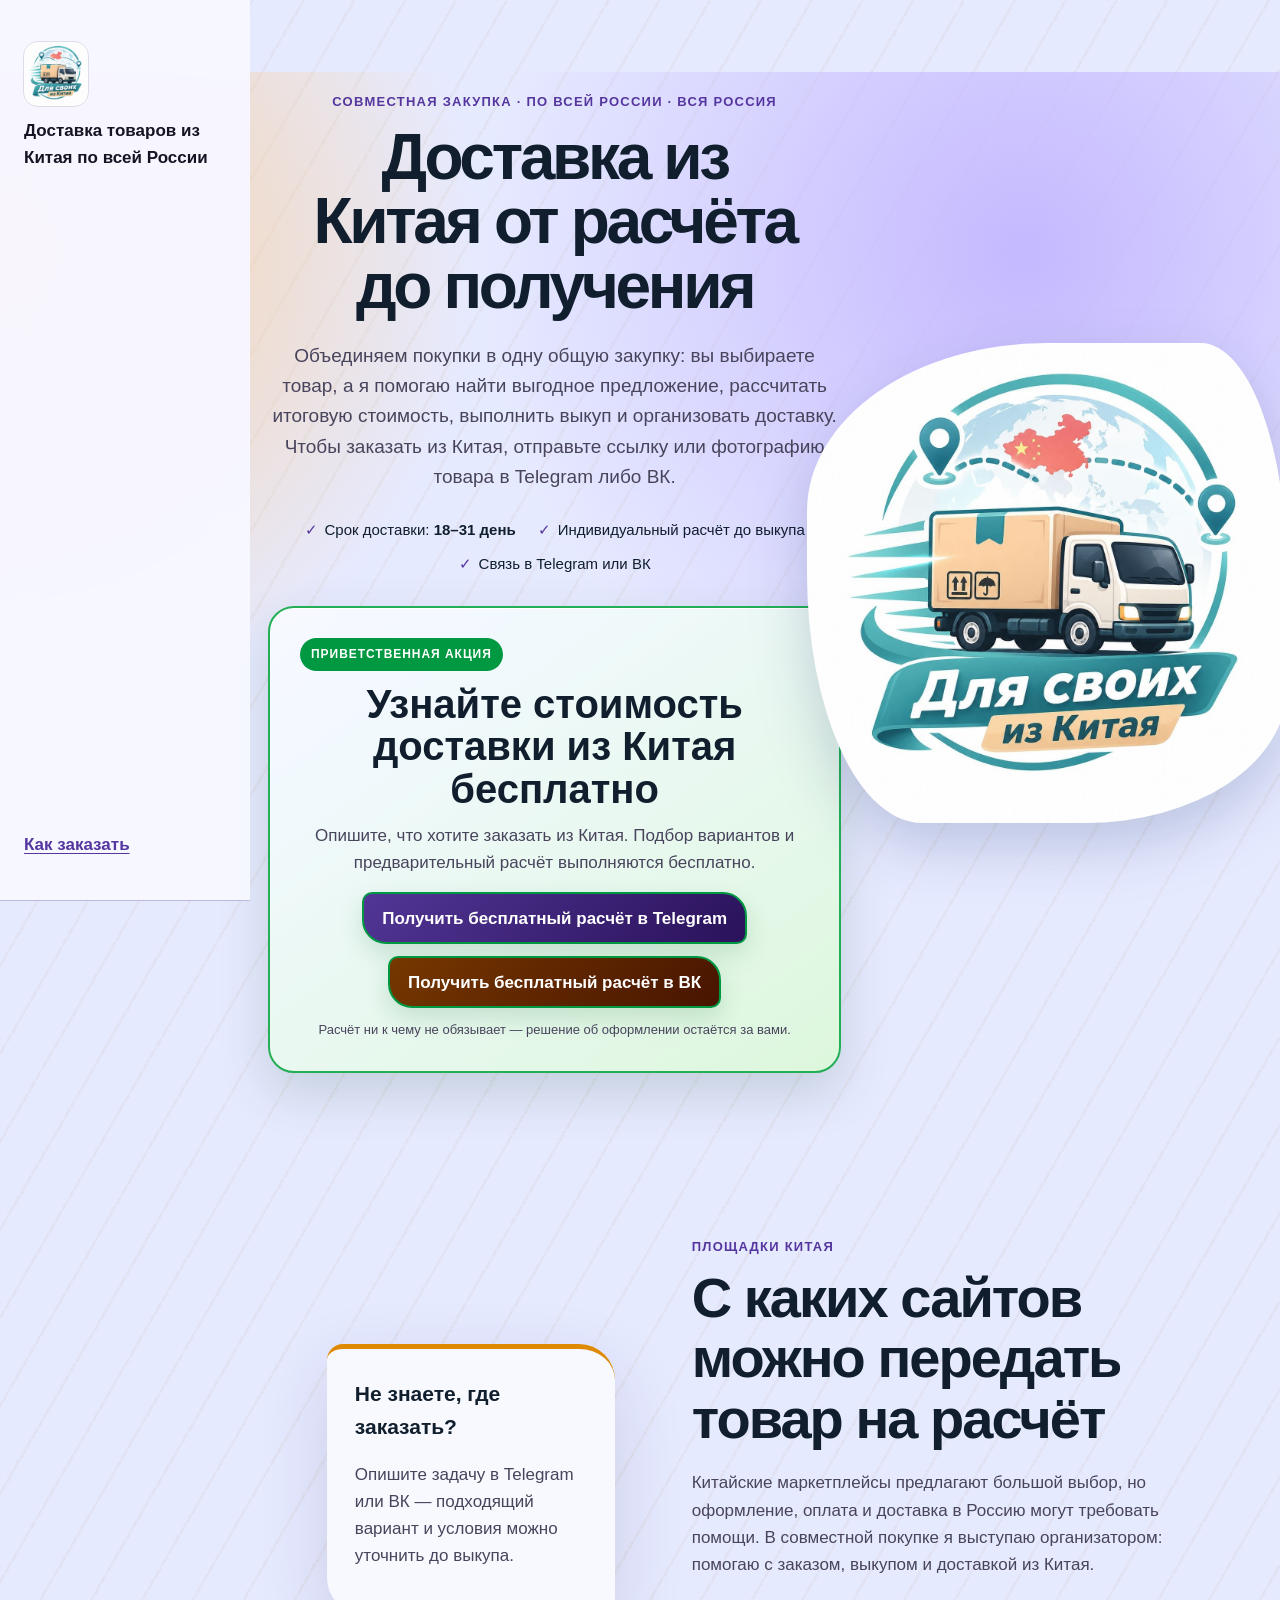
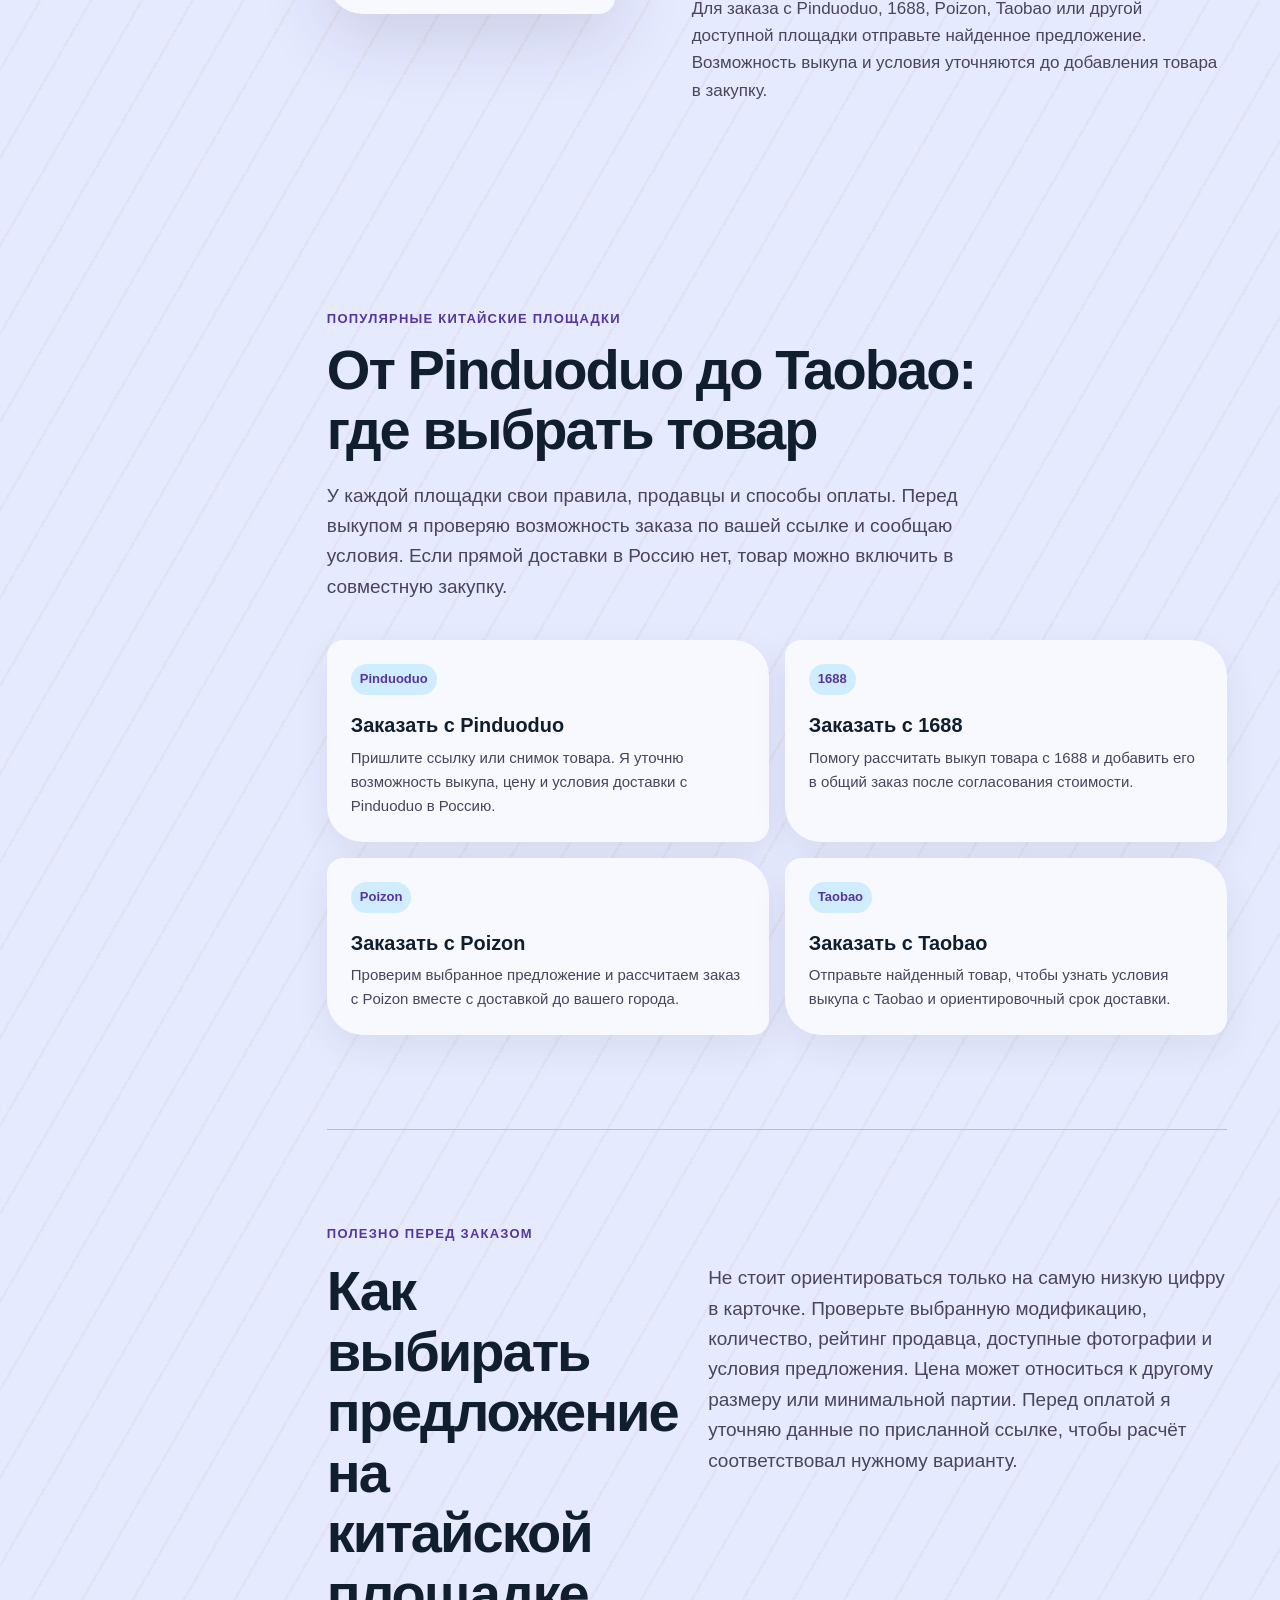
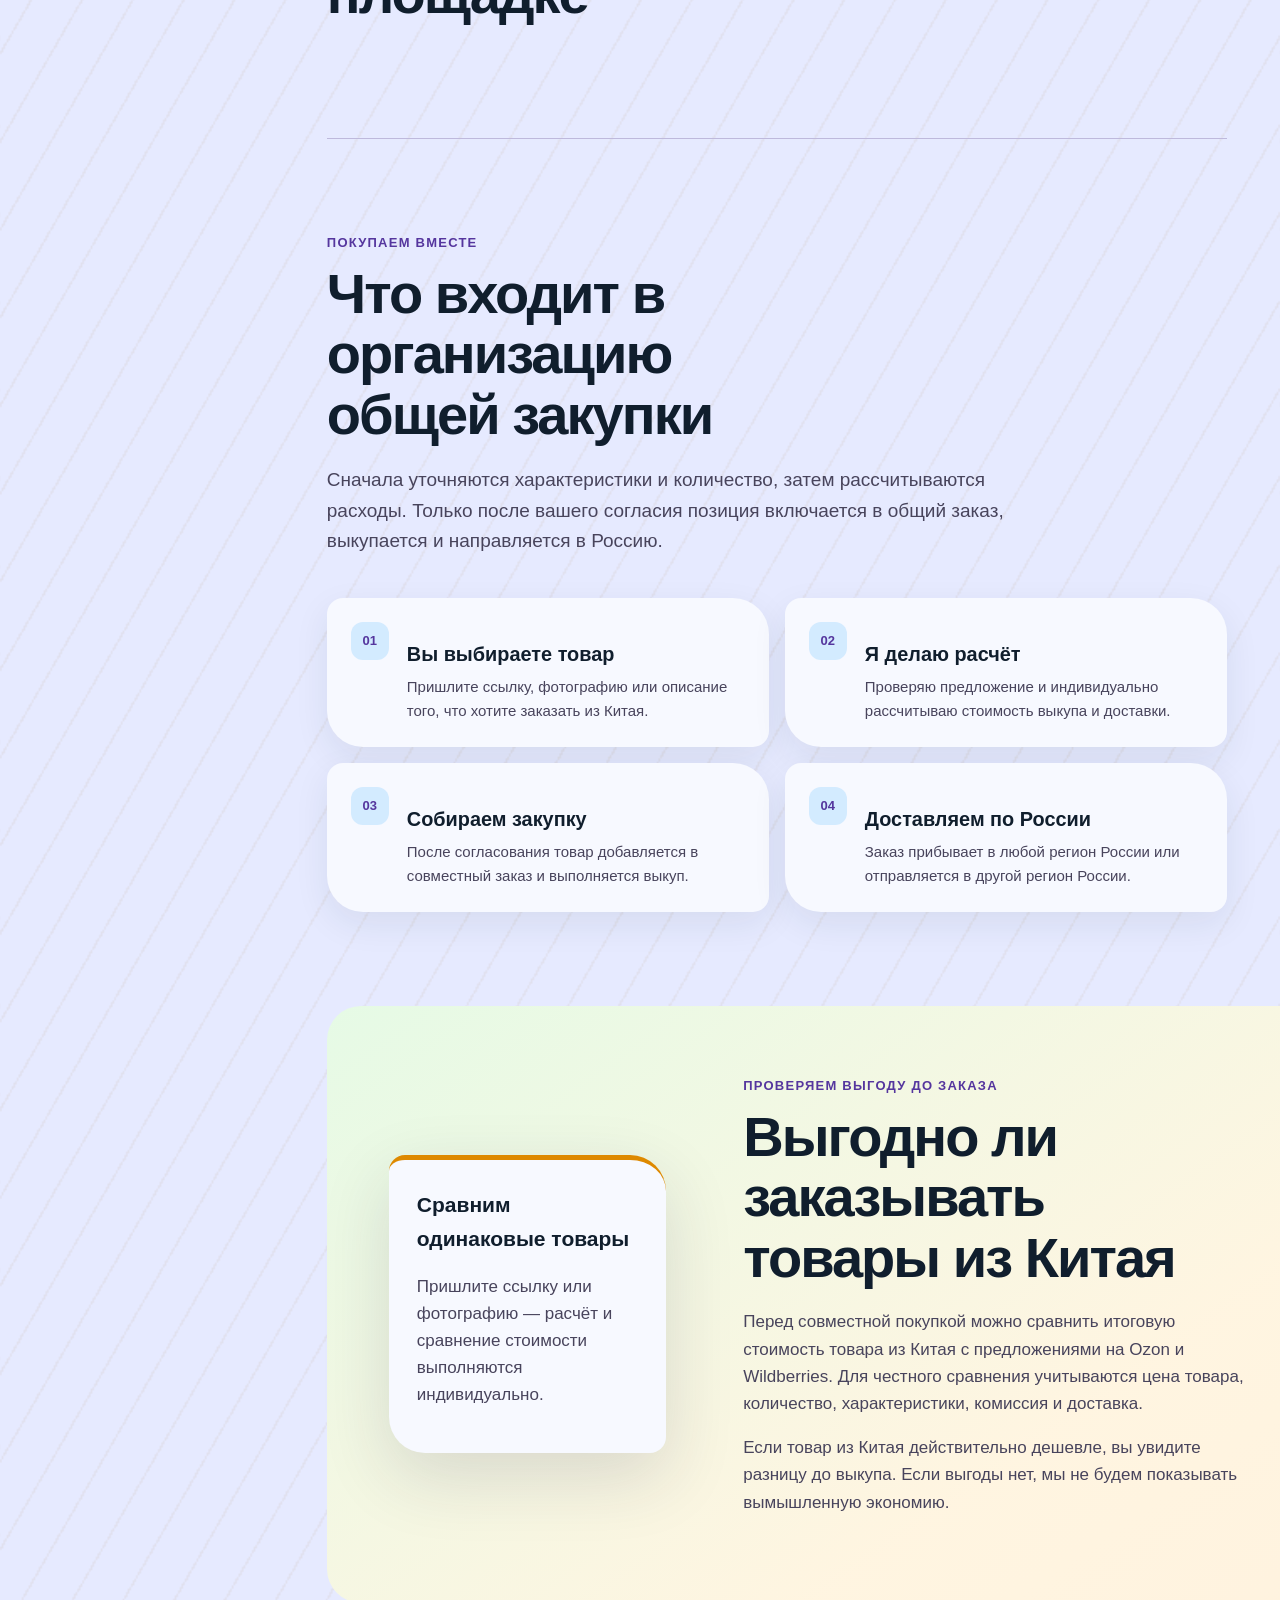
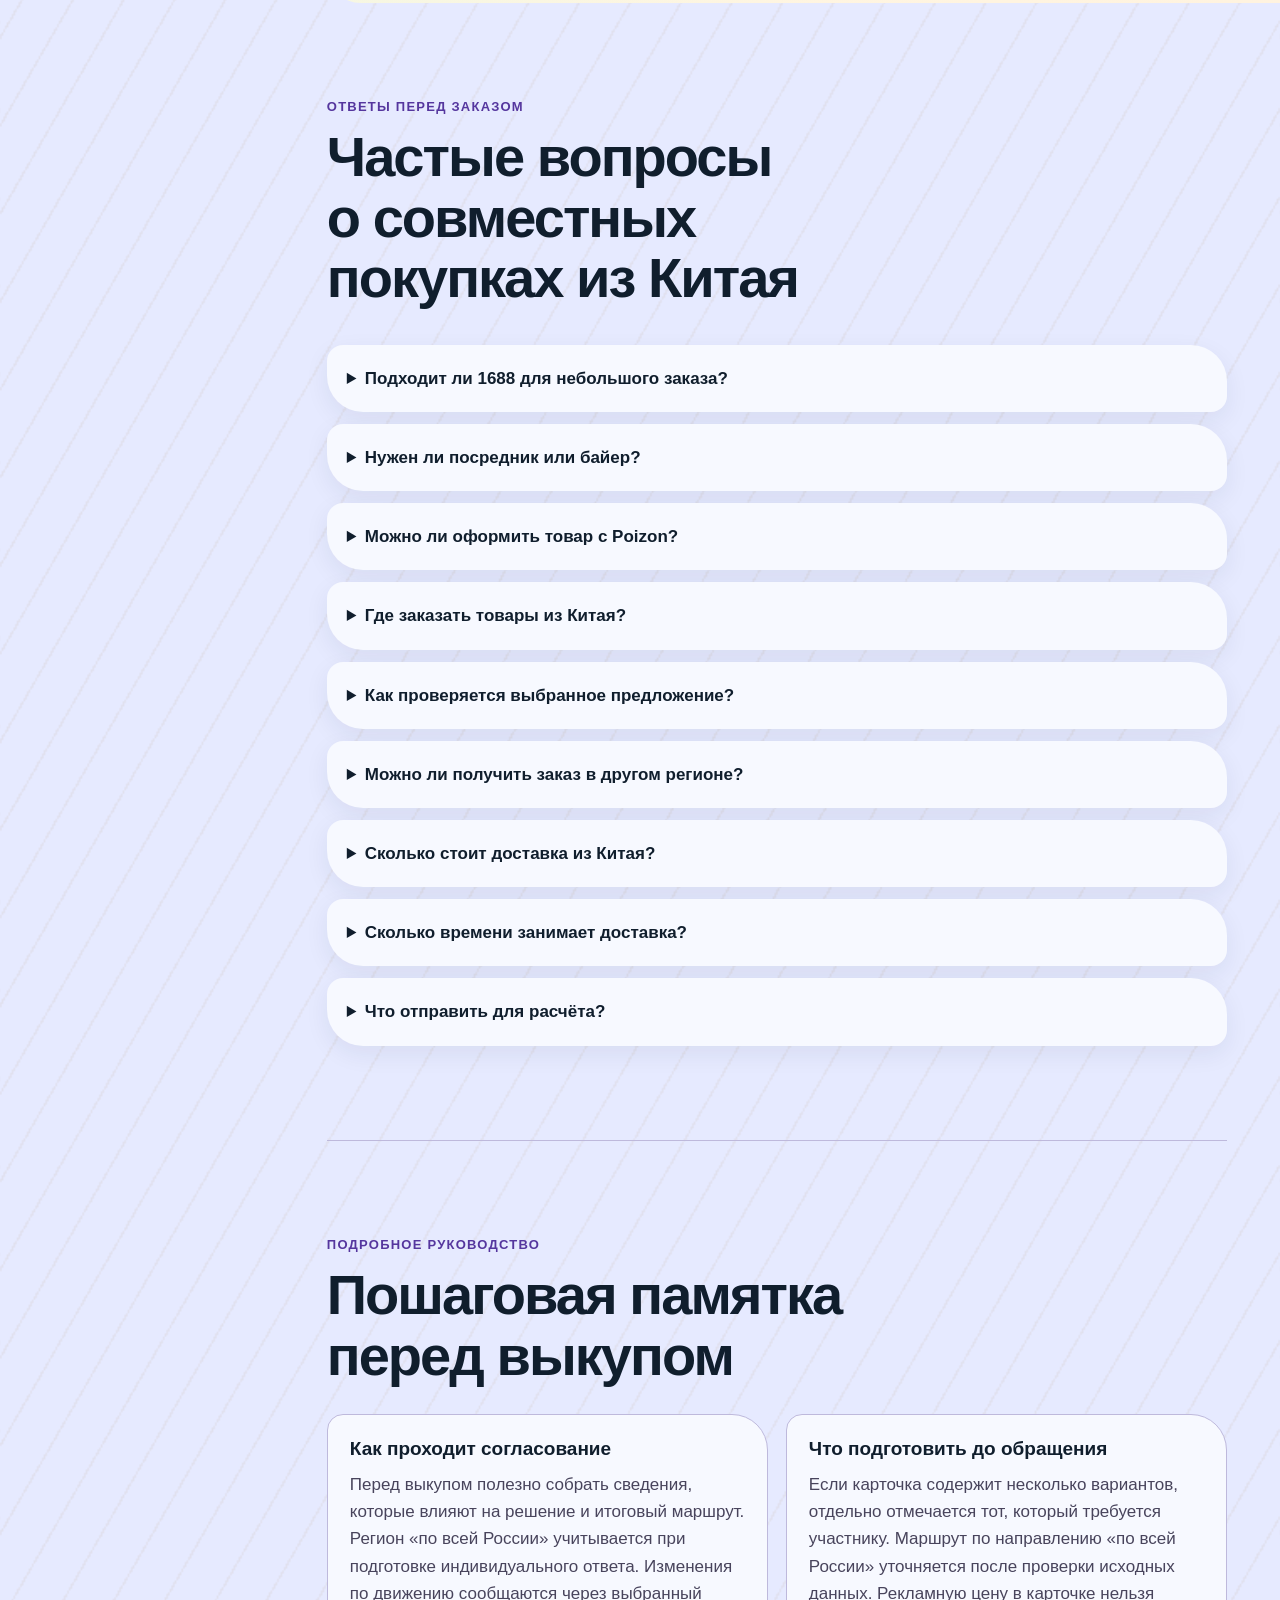
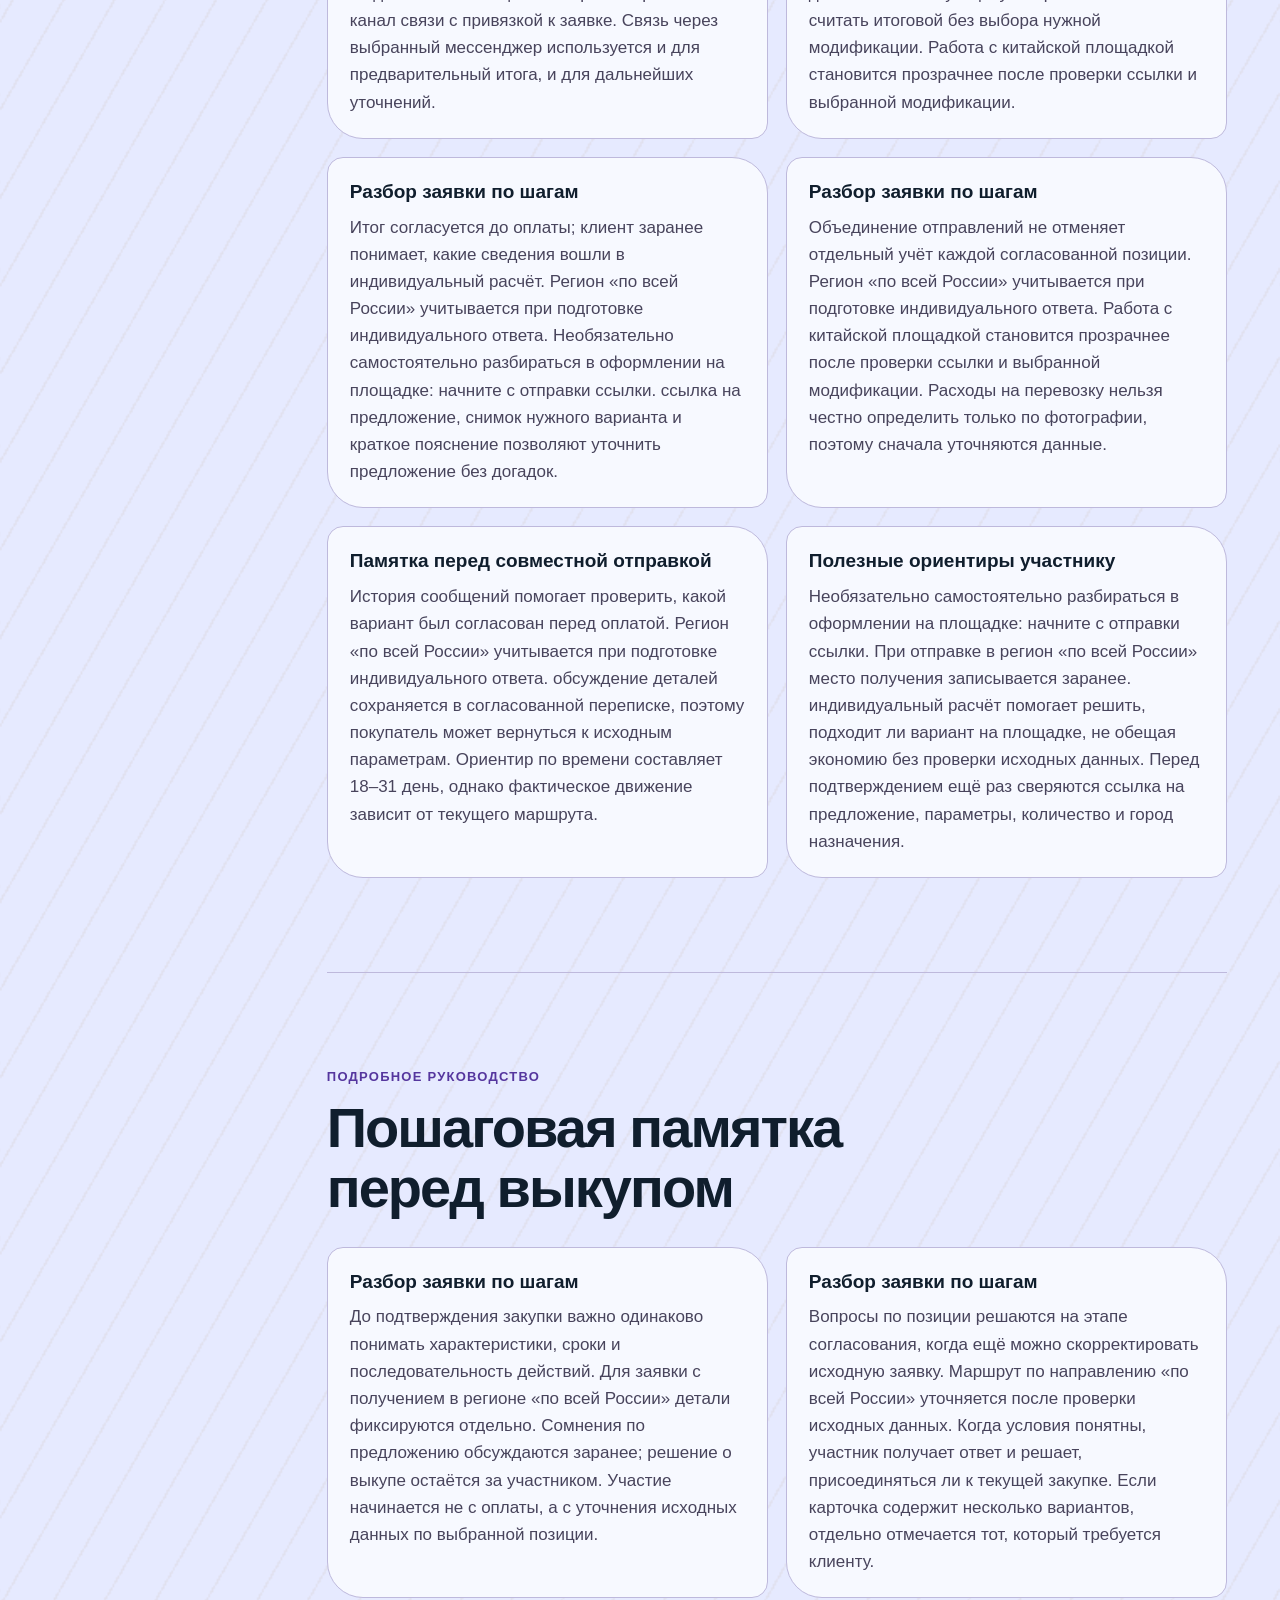
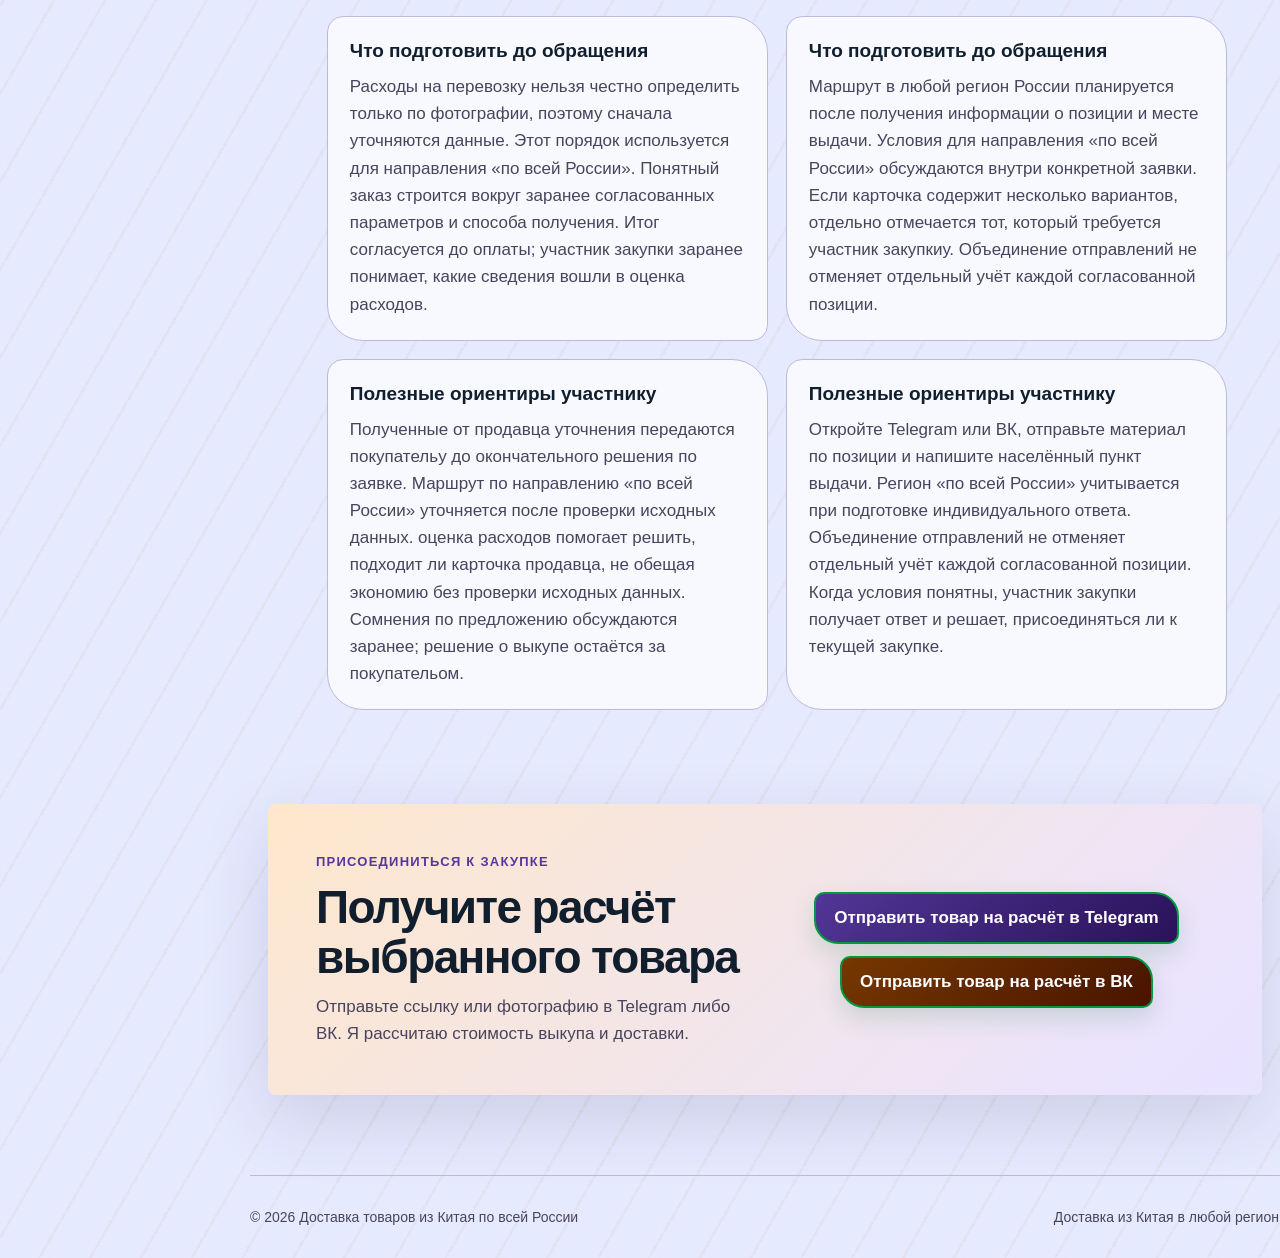
==== commit d2ccbf8d: "Обновление сайта через SiteMaster" ====
--- a/index.html
+++ b/index.html
@@ -71,7 +71,7 @@
           <small>Расчёт ни к чему не обязывает — решение об оформлении остаётся за вами.</small>
         </aside>
       </div>
-      <div class="hero__visual"><img src="assets/cover.svg" alt="Доставка товаров из Китая по всей России: доставка из Китая в любой регион России"></div>
+      <div class="hero__visual"><img src="assets/logo.jpg?v=truck-logo-20260818" alt="Логотип Для своих из Китая — доставка по всей России"></div>
     </section></smd3c0b2571-271-4></smd3c0b2571-271-3></smd3c0b2571-271-2></smd3c0b2571-271-1></smd3c0b2571-261-4></smd3c0b2571-261-3></smd3c0b2571-261-2></smd3c0b2571-261-1></smd3c0b2571-251-4></smd3c0b2571-251-3></smd3c0b2571-251-2></smd3c0b2571-251-1></smd3c0b2571-241-4></smd3c0b2571-241-3></smd3c0b2571-241-2></smd3c0b2571-241-1></smd3c0b2571-231-4></smd3c0b2571-231-3></smd3c0b2571-231-2></smd3c0b2571-231-1></smd3c0b2571-221-4></smd3c0b2571-221-3></smd3c0b2571-221-2></smd3c0b2571-221-1></smd3c0b2571-211-4></smd3c0b2571-211-3></smd3c0b2571-211-2></smd3c0b2571-211-1></smd3c0b2571-201-4></smd3c0b2571-201-3></smd3c0b2571-201-2></smd3c0b2571-201-1></smd3c0b2571-191-4></smd3c0b2571-191-3></smd3c0b2571-191-2></smd3c0b2571-191-1></smd3c0b2571-181-4></smd3c0b2571-181-3></smd3c0b2571-181-2></smd3c0b2571-181-1></smd3c0b2571-171-4></smd3c0b2571-171-3></smd3c0b2571-171-2></smd3c0b2571-171-1></smd3c0b2571-161-4></smd3c0b2571-161-3></smd3c0b2571-161-2></smd3c0b2571-161-1></smd3c0b2571-151-4></smd3c0b2571-151-3></smd3c0b2571-151-2></smd3c0b2571-151-1></smd3c0b2571-141-4></smd3c0b2571-141-3></smd3c0b2571-141-2></smd3c0b2571-141-1></smd3c0b2571-131-4></smd3c0b2571-131-3></smd3c0b2571-131-2></smd3c0b2571-131-1></smd3c0b2571-121-4></smd3c0b2571-121-3></smd3c0b2571-121-2></smd3c0b2571-121-1></smd3c0b2571-111-4></smd3c0b2571-111-3></smd3c0b2571-111-2></smd3c0b2571-111-1></smd3c0b2571-101-4></smd3c0b2571-101-3></smd3c0b2571-101-2></smd3c0b2571-101-1></smd3c0b2571-91-4></smd3c0b2571-91-3></smd3c0b2571-91-2></smd3c0b2571-91-1></smd3c0b2571-81-4></smd3c0b2571-81-3></smd3c0b2571-81-2></smd3c0b2571-81-1></smd3c0b2571-71-4></smd3c0b2571-71-3></smd3c0b2571-71-2></smd3c0b2571-71-1></smd3c0b2571-61-4></smd3c0b2571-61-3></smd3c0b2571-61-2></smd3c0b2571-61-1></smd3c0b2571-51-4></smd3c0b2571-51-3></smd3c0b2571-51-2></smd3c0b2571-51-1></smd3c0b2571-41-4></smd3c0b2571-41-3></smd3c0b2571-41-2></smd3c0b2571-41-1></smd3c0b2571-31-4></smd3c0b2571-31-3></smd3c0b2571-31-2></smd3c0b2571-31-1></smd3c0b2571-21-4></smd3c0b2571-21-3></smd3c0b2571-21-2></smd3c0b2571-21-1></smd3c0b2571-11-4></smd3c0b2571-11-3></smd3c0b2571-11-2></smd3c0b2571-11-1></smd3c0b2571-1-4></smd3c0b2571-1-3></smd3c0b2571-1-2></smd3c0b2571-1-1>
 
     <smd3c0b2571-2-1 class="structural-wrapper"><smd3c0b2571-2-2 class="structural-wrapper"><smd3c0b2571-2-3 class="structural-wrapper"><smd3c0b2571-2-4 class="structural-wrapper"><smd3c0b2571-12-1 class="structural-wrapper"><smd3c0b2571-12-2 class="structural-wrapper"><smd3c0b2571-12-3 class="structural-wrapper"><smd3c0b2571-12-4 class="structural-wrapper"><smd3c0b2571-22-1 class="structural-wrapper"><smd3c0b2571-22-2 class="structural-wrapper"><smd3c0b2571-22-3 class="structural-wrapper"><smd3c0b2571-22-4 class="structural-wrapper"><smd3c0b2571-32-1 class="structural-wrapper"><smd3c0b2571-32-2 class="structural-wrapper"><smd3c0b2571-32-3 class="structural-wrapper"><smd3c0b2571-32-4 class="structural-wrapper"><smd3c0b2571-42-1 class="structural-wrapper"><smd3c0b2571-42-2 class="structural-wrapper"><smd3c0b2571-42-3 class="structural-wrapper"><smd3c0b2571-42-4 class="structural-wrapper"><smd3c0b2571-52-1 class="structural-wrapper"><smd3c0b2571-52-2 class="structural-wrapper"><smd3c0b2571-52-3 class="structural-wrapper"><smd3c0b2571-52-4 class="structural-wrapper"><smd3c0b2571-62-1 class="structural-wrapper"><smd3c0b2571-62-2 class="structural-wrapper"><smd3c0b2571-62-3 class="structural-wrapper"><smd3c0b2571-62-4 class="structural-wrapper"><smd3c0b2571-72-1 class="structural-wrapper"><smd3c0b2571-72-2 class="structural-wrapper"><smd3c0b2571-72-3 class="structural-wrapper"><smd3c0b2571-72-4 class="structural-wrapper"><smd3c0b2571-82-1 class="structural-wrapper"><smd3c0b2571-82-2 class="structural-wrapper"><smd3c0b2571-82-3 class="structural-wrapper"><smd3c0b2571-82-4 class="structural-wrapper"><smd3c0b2571-92-1 class="structural-wrapper"><smd3c0b2571-92-2 class="structural-wrapper"><smd3c0b2571-92-3 class="structural-wrapper"><smd3c0b2571-92-4 class="structural-wrapper"><smd3c0b2571-102-1 class="structural-wrapper"><smd3c0b2571-102-2 class="structural-wrapper"><smd3c0b2571-102-3 class="structural-wrapper"><smd3c0b2571-102-4 class="structural-wrapper"><smd3c0b2571-112-1 class="structural-wrapper"><smd3c0b2571-112-2 class="structural-wrapper"><smd3c0b2571-112-3 class="structural-wrapper"><smd3c0b2571-112-4 class="structural-wrapper"><smd3c0b2571-122-1 class="structural-wrapper"><smd3c0b2571-122-2 class="structural-wrapper"><smd3c0b2571-122-3 class="structural-wrapper"><smd3c0b2571-122-4 class="structural-wrapper"><smd3c0b2571-132-1 class="structural-wrapper"><smd3c0b2571-132-2 class="structural-wrapper"><smd3c0b2571-132-3 class="structural-wrapper"><smd3c0b2571-132-4 class="structural-wrapper"><smd3c0b2571-142-1 class="structural-wrapper"><smd3c0b2571-142-2 class="structural-wrapper"><smd3c0b2571-142-3 class="structural-wrapper"><smd3c0b2571-142-4 class="structural-wrapper"><smd3c0b2571-152-1 class="structural-wrapper"><smd3c0b2571-152-2 class="structural-wrapper"><smd3c0b2571-152-3 class="structural-wrapper"><smd3c0b2571-152-4 class="structural-wrapper"><smd3c0b2571-162-1 class="structural-wrapper"><smd3c0b2571-162-2 class="structural-wrapper"><smd3c0b2571-162-3 class="structural-wrapper"><smd3c0b2571-162-4 class="structural-wrapper"><smd3c0b2571-172-1 class="structural-wrapper"><smd3c0b2571-172-2 class="structural-wrapper"><smd3c0b2571-172-3 class="structural-wrapper"><smd3c0b2571-172-4 class="structural-wrapper"><smd3c0b2571-182-1 class="structural-wrapper"><smd3c0b2571-182-2 class="structural-wrapper"><smd3c0b2571-182-3 class="structural-wrapper"><smd3c0b2571-182-4 class="structural-wrapper"><smd3c0b2571-192-1 class="structural-wrapper"><smd3c0b2571-192-2 class="structural-wrapper"><smd3c0b2571-192-3 class="structural-wrapper"><smd3c0b2571-192-4 class="structural-wrapper"><smd3c0b2571-202-1 class="structural-wrapper"><smd3c0b2571-202-2 class="structural-wrapper"><smd3c0b2571-202-3 class="structural-wrapper"><smd3c0b2571-202-4 class="structural-wrapper"><smd3c0b2571-212-1 class="structural-wrapper"><smd3c0b2571-212-2 class="structural-wrapper"><smd3c0b2571-212-3 class="structural-wrapper"><smd3c0b2571-212-4 class="structural-wrapper"><smd3c0b2571-222-1 class="structural-wrapper"><smd3c0b2571-222-2 class="structural-wrapper"><smd3c0b2571-222-3 class="structural-wrapper"><smd3c0b2571-222-4 class="structural-wrapper"><smd3c0b2571-232-1 class="structural-wrapper"><smd3c0b2571-232-2 class="structural-wrapper"><smd3c0b2571-232-3 class="structural-wrapper"><smd3c0b2571-232-4 class="structural-wrapper"><smd3c0b2571-242-1 class="structural-wrapper"><smd3c0b2571-242-2 class="structural-wrapper"><smd3c0b2571-242-3 class="structural-wrapper"><smd3c0b2571-242-4 class="structural-wrapper"><smd3c0b2571-252-1 class="structural-wrapper"><smd3c0b2571-252-2 class="structural-wrapper"><smd3c0b2571-252-3 class="structural-wrapper"><smd3c0b2571-252-4 class="structural-wrapper"><smd3c0b2571-262-1 class="structural-wrapper"><smd3c0b2571-262-2 class="structural-wrapper"><smd3c0b2571-262-3 class="structural-wrapper"><smd3c0b2571-262-4 class="structural-wrapper"><smd3c0b2571-272-1 class="structural-wrapper"><smd3c0b2571-272-2 class="structural-wrapper"><smd3c0b2571-272-3 class="structural-wrapper"><smd3c0b2571-272-4 class="structural-wrapper"><section class="section split" aria-labelledby="where-title">
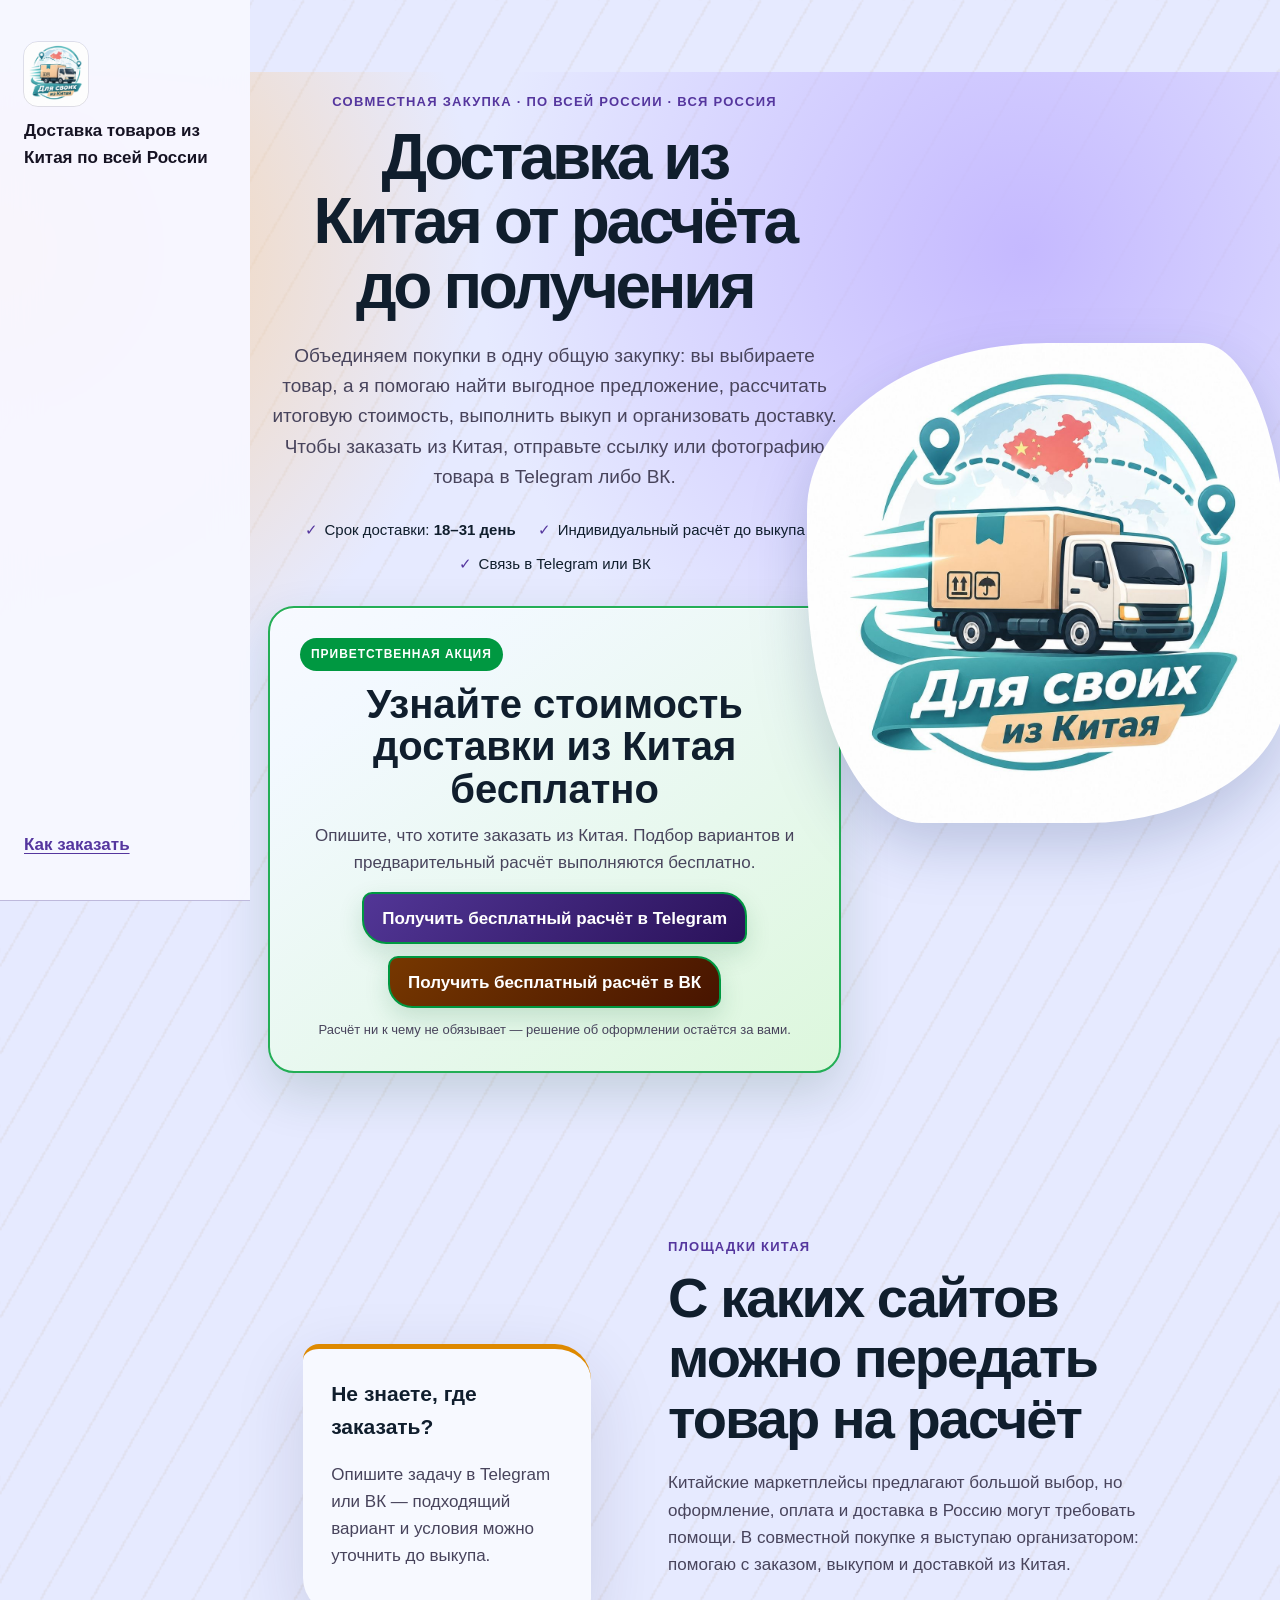
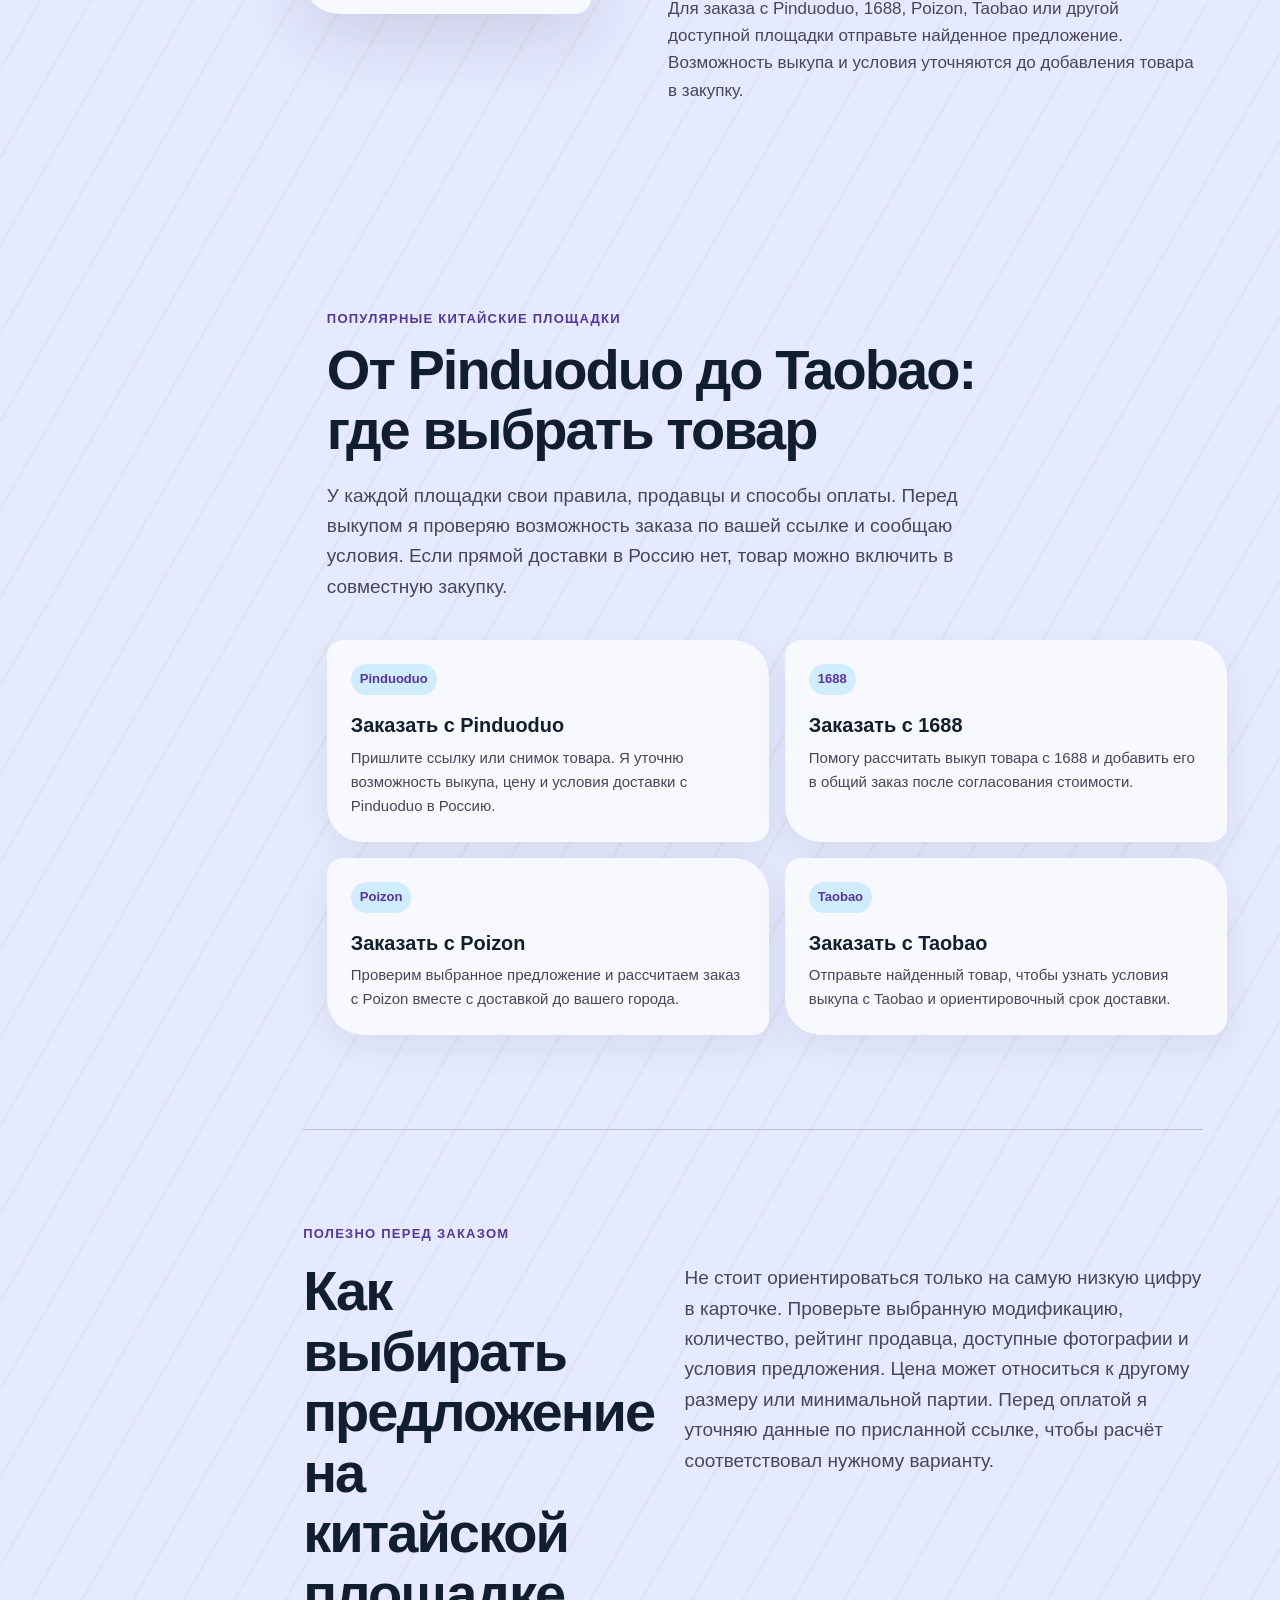
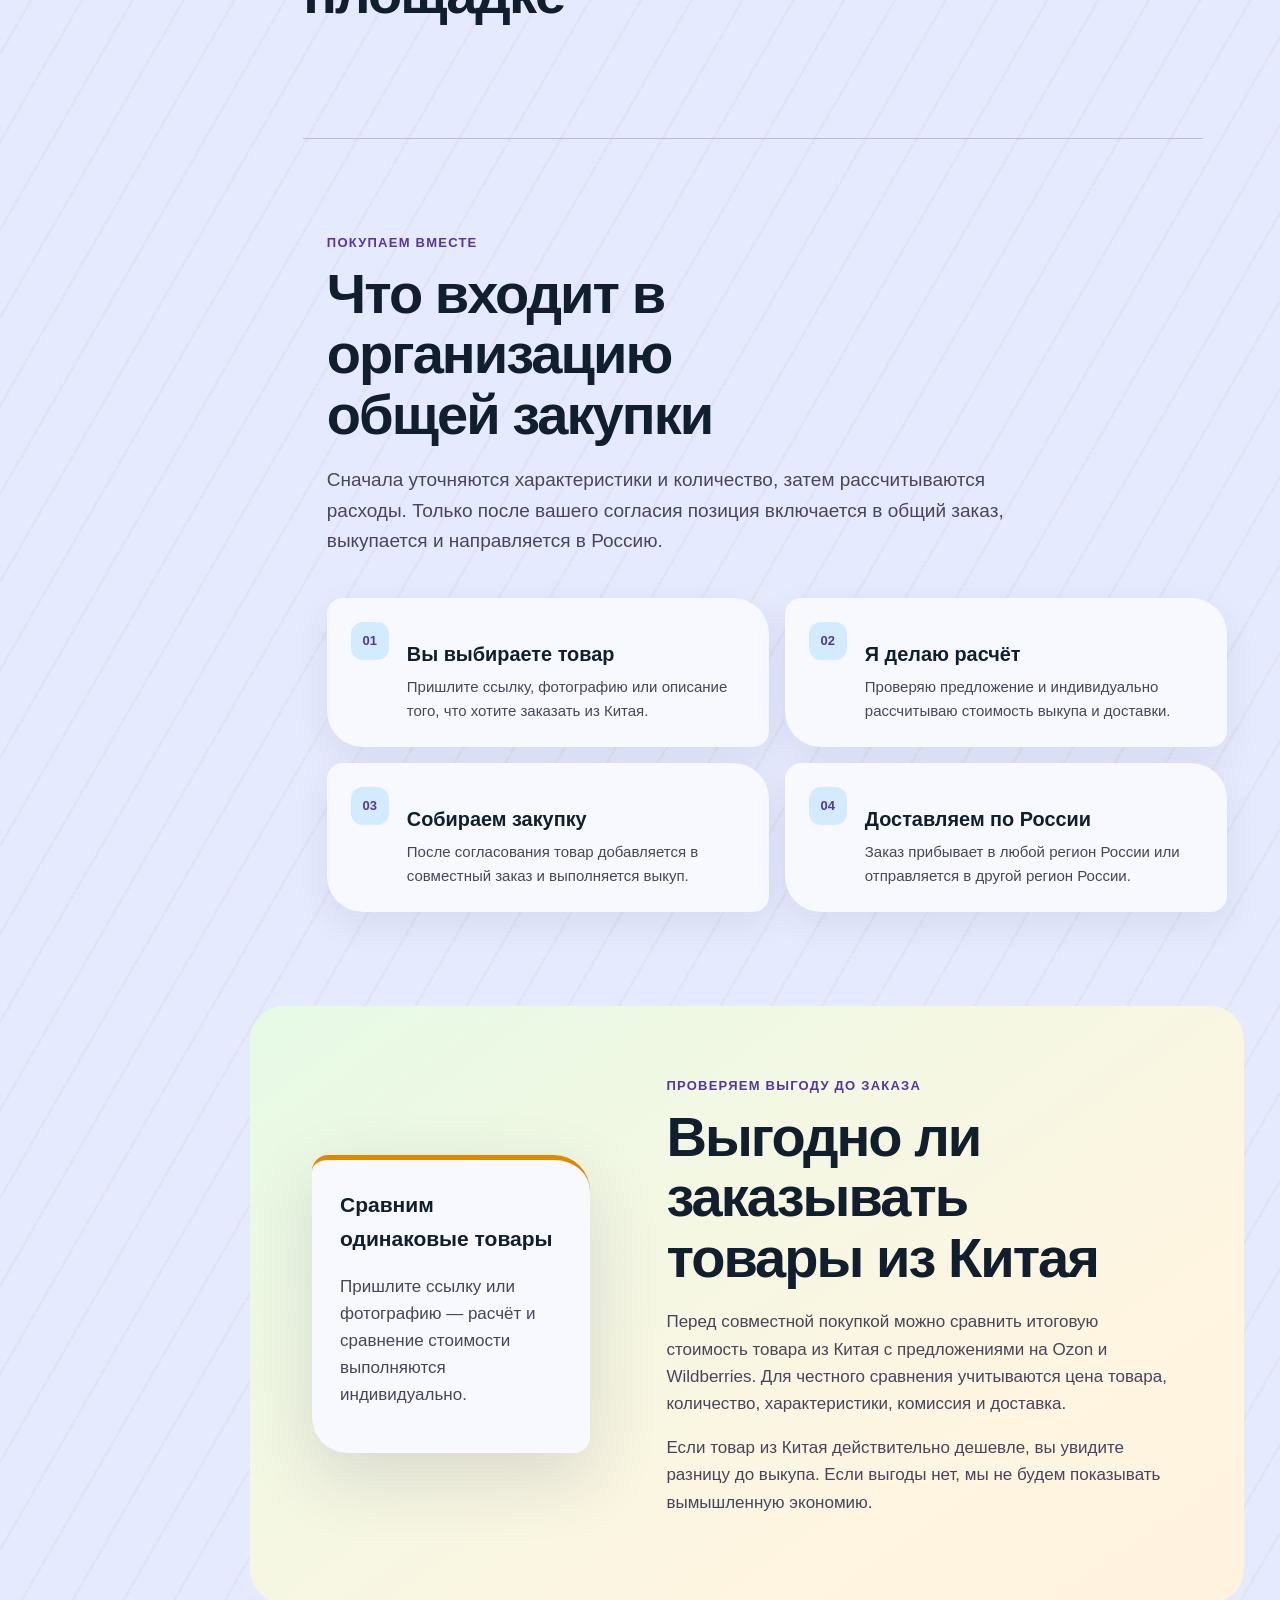
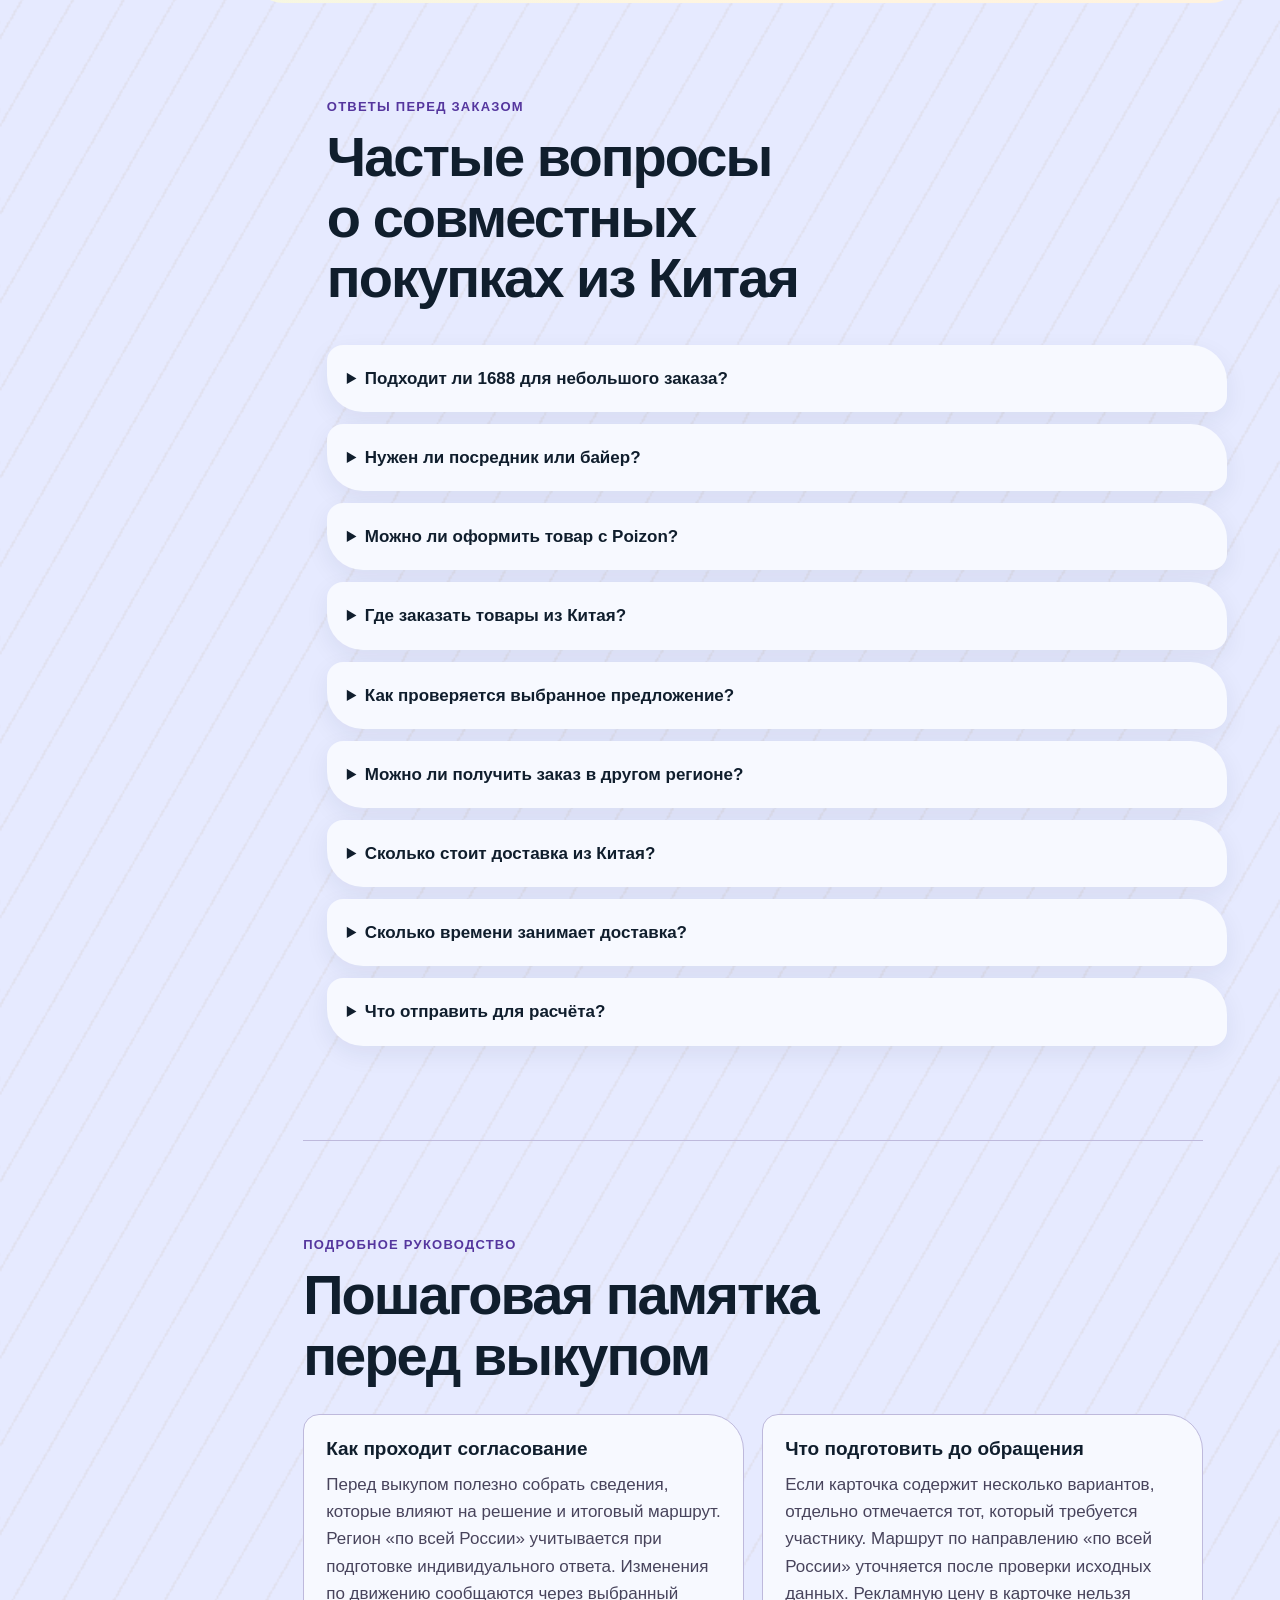
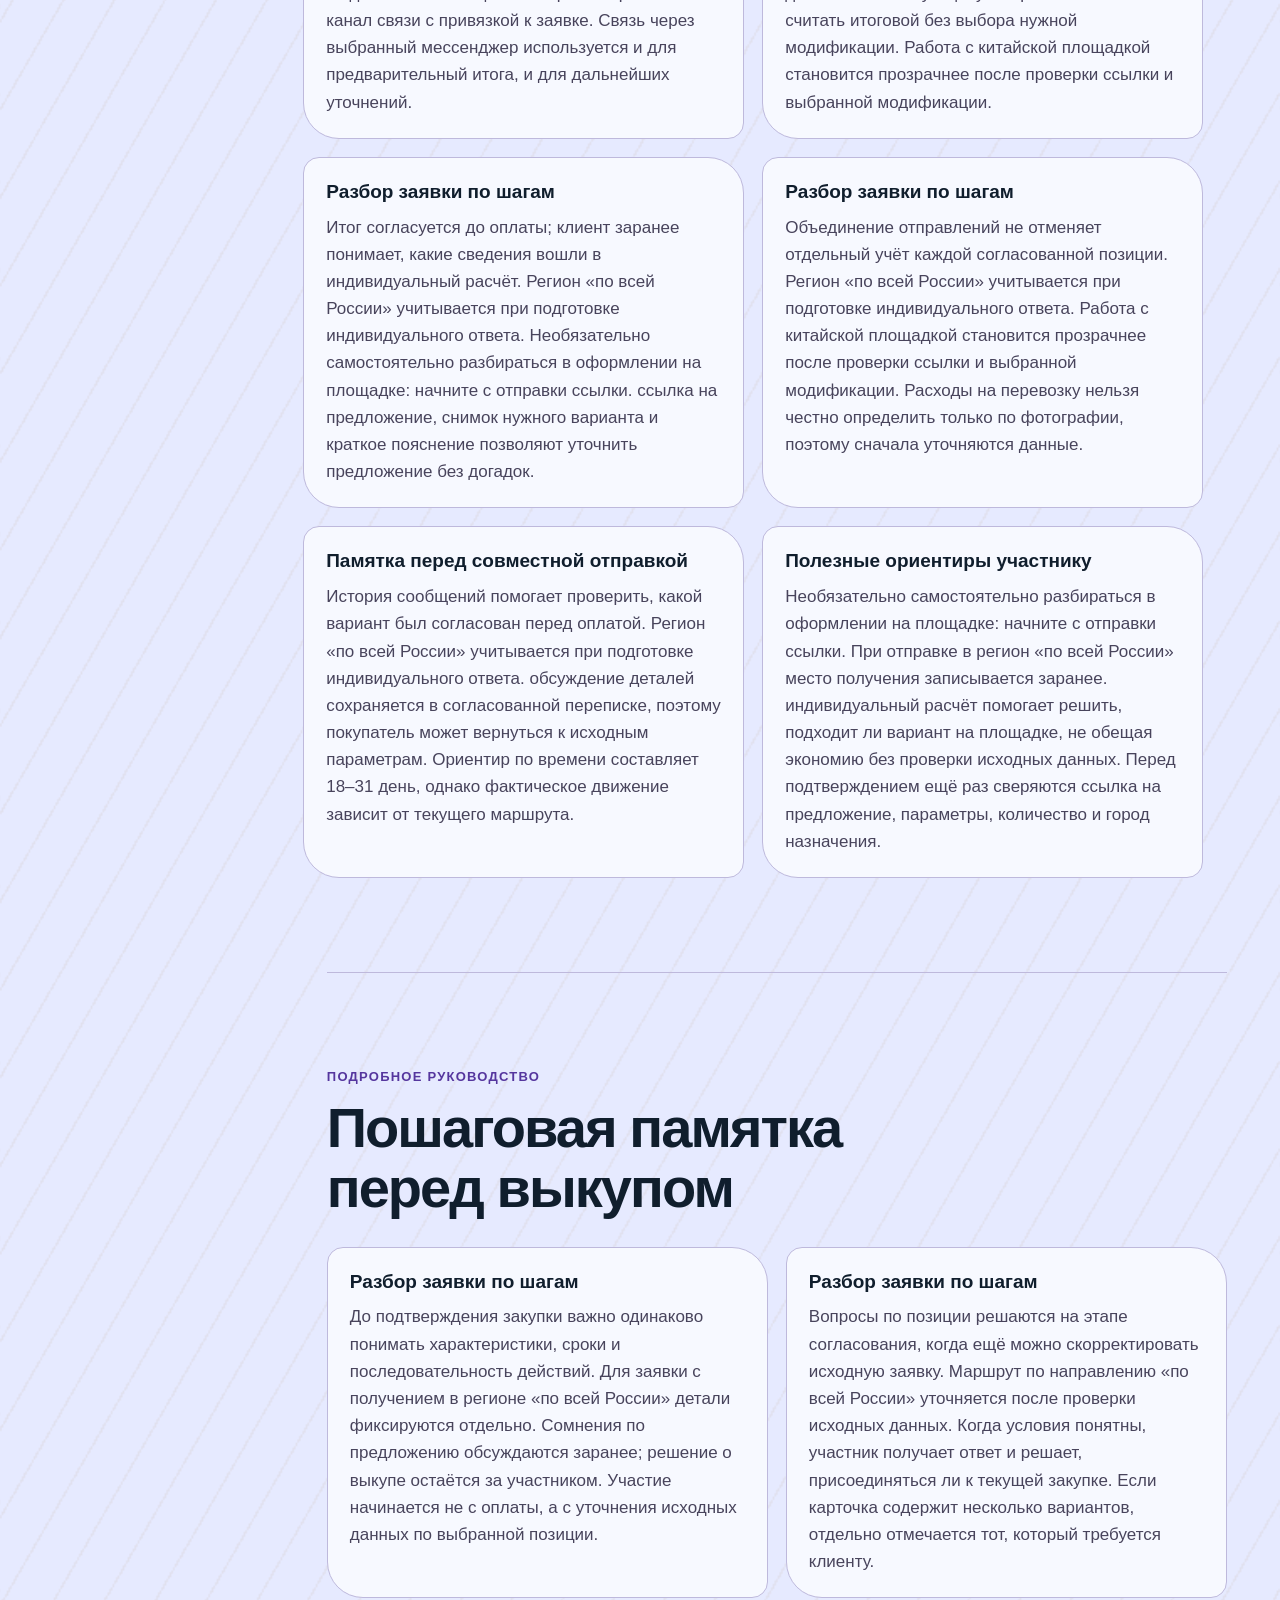
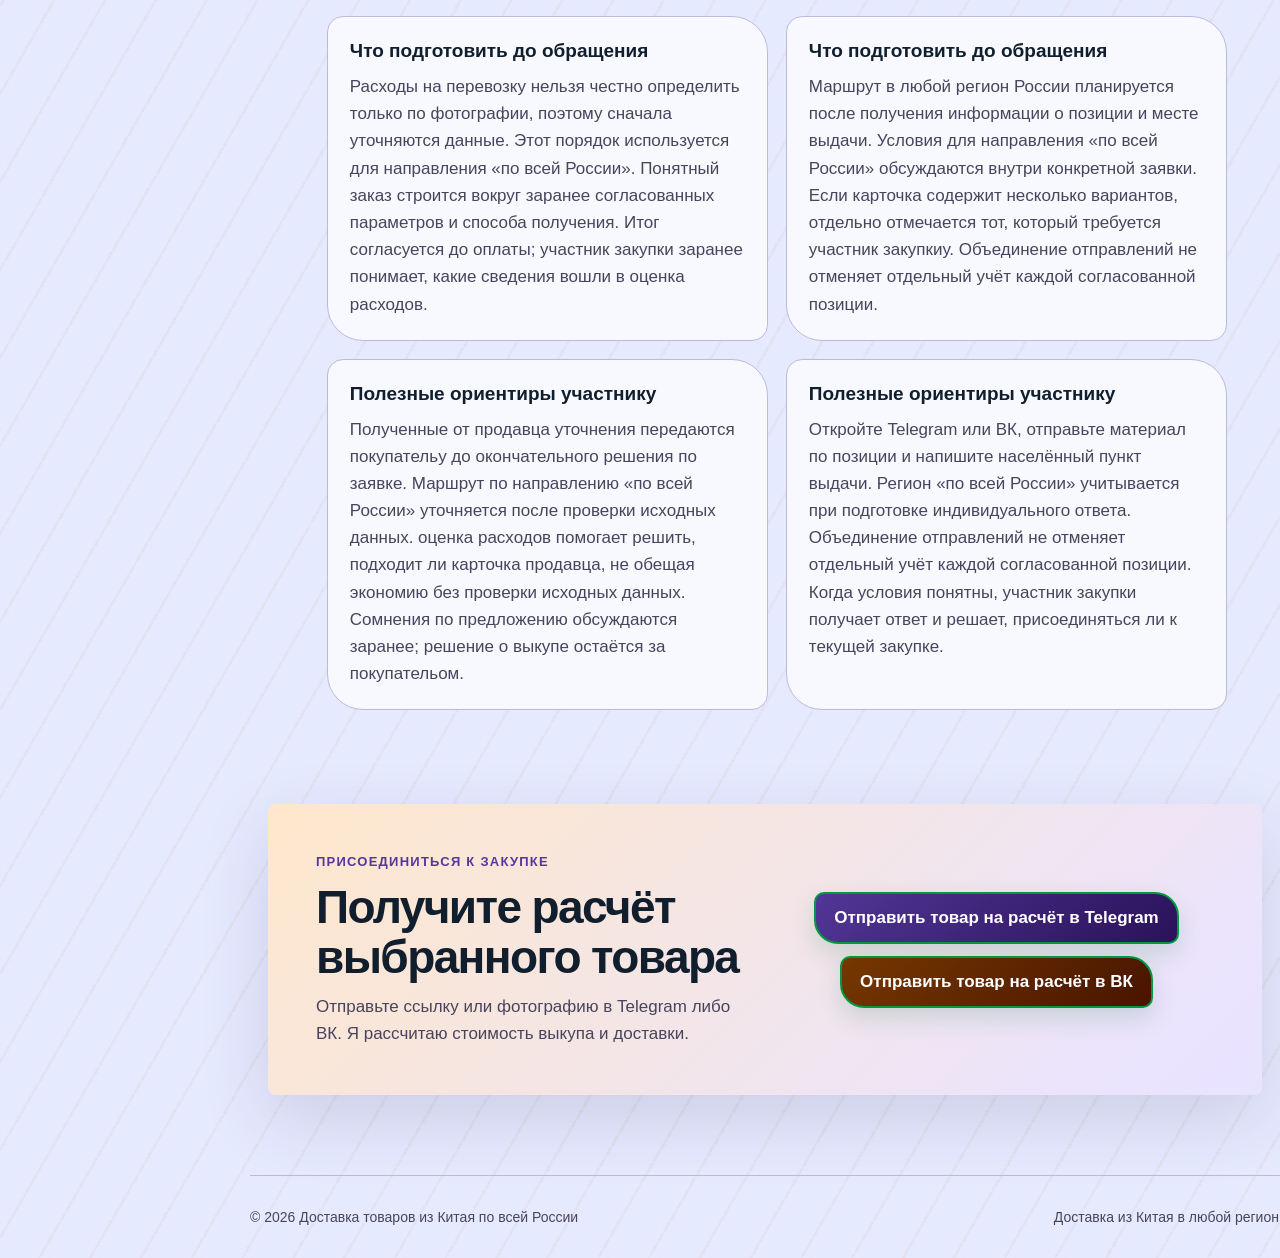
==== commit 77d3f81a: "Обновление сайта через SiteMaster" ====
--- a/index.html
+++ b/index.html
@@ -42,7 +42,7 @@
   <noscript><div><img src="https://mc.yandex.ru/watch/111696641" style="position:absolute; left:-9999px;" alt="" /></div></noscript>
   <!-- /Yandex.Metrika counter -->
 </head>
-<body class="profile-3 composition-1 layout-3 visual-palette-3 visual-layout-6 visual-shape-5 visual-pattern-4">
+<body data-site-variant="sm317869926" class="profile-3 composition-1 layout-3 visual-palette-3 visual-layout-6 visual-shape-5 visual-pattern-4">
   <a class="skip-link" href="#content">Перейти к содержанию</a>
   <header class="site-header">
     <a class="brand" href="#top" aria-label="Доставка товаров из Китая по всей России — на главную">
@@ -53,7 +53,7 @@
   </header>
 
   <main id="content">
-    <smd3c0b2571-1-1 class="structural-wrapper"><smd3c0b2571-1-2 class="structural-wrapper"><smd3c0b2571-1-3 class="structural-wrapper"><smd3c0b2571-1-4 class="structural-wrapper"><smd3c0b2571-11-1 class="structural-wrapper"><smd3c0b2571-11-2 class="structural-wrapper"><smd3c0b2571-11-3 class="structural-wrapper"><smd3c0b2571-11-4 class="structural-wrapper"><smd3c0b2571-21-1 class="structural-wrapper"><smd3c0b2571-21-2 class="structural-wrapper"><smd3c0b2571-21-3 class="structural-wrapper"><smd3c0b2571-21-4 class="structural-wrapper"><smd3c0b2571-31-1 class="structural-wrapper"><smd3c0b2571-31-2 class="structural-wrapper"><smd3c0b2571-31-3 class="structural-wrapper"><smd3c0b2571-31-4 class="structural-wrapper"><smd3c0b2571-41-1 class="structural-wrapper"><smd3c0b2571-41-2 class="structural-wrapper"><smd3c0b2571-41-3 class="structural-wrapper"><smd3c0b2571-41-4 class="structural-wrapper"><smd3c0b2571-51-1 class="structural-wrapper"><smd3c0b2571-51-2 class="structural-wrapper"><smd3c0b2571-51-3 class="structural-wrapper"><smd3c0b2571-51-4 class="structural-wrapper"><smd3c0b2571-61-1 class="structural-wrapper"><smd3c0b2571-61-2 class="structural-wrapper"><smd3c0b2571-61-3 class="structural-wrapper"><smd3c0b2571-61-4 class="structural-wrapper"><smd3c0b2571-71-1 class="structural-wrapper"><smd3c0b2571-71-2 class="structural-wrapper"><smd3c0b2571-71-3 class="structural-wrapper"><smd3c0b2571-71-4 class="structural-wrapper"><smd3c0b2571-81-1 class="structural-wrapper"><smd3c0b2571-81-2 class="structural-wrapper"><smd3c0b2571-81-3 class="structural-wrapper"><smd3c0b2571-81-4 class="structural-wrapper"><smd3c0b2571-91-1 class="structural-wrapper"><smd3c0b2571-91-2 class="structural-wrapper"><smd3c0b2571-91-3 class="structural-wrapper"><smd3c0b2571-91-4 class="structural-wrapper"><smd3c0b2571-101-1 class="structural-wrapper"><smd3c0b2571-101-2 class="structural-wrapper"><smd3c0b2571-101-3 class="structural-wrapper"><smd3c0b2571-101-4 class="structural-wrapper"><smd3c0b2571-111-1 class="structural-wrapper"><smd3c0b2571-111-2 class="structural-wrapper"><smd3c0b2571-111-3 class="structural-wrapper"><smd3c0b2571-111-4 class="structural-wrapper"><smd3c0b2571-121-1 class="structural-wrapper"><smd3c0b2571-121-2 class="structural-wrapper"><smd3c0b2571-121-3 class="structural-wrapper"><smd3c0b2571-121-4 class="structural-wrapper"><smd3c0b2571-131-1 class="structural-wrapper"><smd3c0b2571-131-2 class="structural-wrapper"><smd3c0b2571-131-3 class="structural-wrapper"><smd3c0b2571-131-4 class="structural-wrapper"><smd3c0b2571-141-1 class="structural-wrapper"><smd3c0b2571-141-2 class="structural-wrapper"><smd3c0b2571-141-3 class="structural-wrapper"><smd3c0b2571-141-4 class="structural-wrapper"><smd3c0b2571-151-1 class="structural-wrapper"><smd3c0b2571-151-2 class="structural-wrapper"><smd3c0b2571-151-3 class="structural-wrapper"><smd3c0b2571-151-4 class="structural-wrapper"><smd3c0b2571-161-1 class="structural-wrapper"><smd3c0b2571-161-2 class="structural-wrapper"><smd3c0b2571-161-3 class="structural-wrapper"><smd3c0b2571-161-4 class="structural-wrapper"><smd3c0b2571-171-1 class="structural-wrapper"><smd3c0b2571-171-2 class="structural-wrapper"><smd3c0b2571-171-3 class="structural-wrapper"><smd3c0b2571-171-4 class="structural-wrapper"><smd3c0b2571-181-1 class="structural-wrapper"><smd3c0b2571-181-2 class="structural-wrapper"><smd3c0b2571-181-3 class="structural-wrapper"><smd3c0b2571-181-4 class="structural-wrapper"><smd3c0b2571-191-1 class="structural-wrapper"><smd3c0b2571-191-2 class="structural-wrapper"><smd3c0b2571-191-3 class="structural-wrapper"><smd3c0b2571-191-4 class="structural-wrapper"><smd3c0b2571-201-1 class="structural-wrapper"><smd3c0b2571-201-2 class="structural-wrapper"><smd3c0b2571-201-3 class="structural-wrapper"><smd3c0b2571-201-4 class="structural-wrapper"><smd3c0b2571-211-1 class="structural-wrapper"><smd3c0b2571-211-2 class="structural-wrapper"><smd3c0b2571-211-3 class="structural-wrapper"><smd3c0b2571-211-4 class="structural-wrapper"><smd3c0b2571-221-1 class="structural-wrapper"><smd3c0b2571-221-2 class="structural-wrapper"><smd3c0b2571-221-3 class="structural-wrapper"><smd3c0b2571-221-4 class="structural-wrapper"><smd3c0b2571-231-1 class="structural-wrapper"><smd3c0b2571-231-2 class="structural-wrapper"><smd3c0b2571-231-3 class="structural-wrapper"><smd3c0b2571-231-4 class="structural-wrapper"><smd3c0b2571-241-1 class="structural-wrapper"><smd3c0b2571-241-2 class="structural-wrapper"><smd3c0b2571-241-3 class="structural-wrapper"><smd3c0b2571-241-4 class="structural-wrapper"><smd3c0b2571-251-1 class="structural-wrapper"><smd3c0b2571-251-2 class="structural-wrapper"><smd3c0b2571-251-3 class="structural-wrapper"><smd3c0b2571-251-4 class="structural-wrapper"><smd3c0b2571-261-1 class="structural-wrapper"><smd3c0b2571-261-2 class="structural-wrapper"><smd3c0b2571-261-3 class="structural-wrapper"><smd3c0b2571-261-4 class="structural-wrapper"><smd3c0b2571-271-1 class="structural-wrapper"><smd3c0b2571-271-2 class="structural-wrapper"><smd3c0b2571-271-3 class="structural-wrapper"><smd3c0b2571-271-4 class="structural-wrapper"><section class="hero" id="top">
+    <section class="hero" id="top">
       <div class="hero__copy">
         <p class="eyebrow">Совместная закупка · по всей России · вся Россия</p>
         <h1>Доставка из Китая от расчёта до получения</h1>
@@ -72,9 +72,9 @@
         </aside>
       </div>
       <div class="hero__visual"><img src="assets/logo.jpg?v=truck-logo-20260818" alt="Логотип Для своих из Китая — доставка по всей России"></div>
-    </section></smd3c0b2571-271-4></smd3c0b2571-271-3></smd3c0b2571-271-2></smd3c0b2571-271-1></smd3c0b2571-261-4></smd3c0b2571-261-3></smd3c0b2571-261-2></smd3c0b2571-261-1></smd3c0b2571-251-4></smd3c0b2571-251-3></smd3c0b2571-251-2></smd3c0b2571-251-1></smd3c0b2571-241-4></smd3c0b2571-241-3></smd3c0b2571-241-2></smd3c0b2571-241-1></smd3c0b2571-231-4></smd3c0b2571-231-3></smd3c0b2571-231-2></smd3c0b2571-231-1></smd3c0b2571-221-4></smd3c0b2571-221-3></smd3c0b2571-221-2></smd3c0b2571-221-1></smd3c0b2571-211-4></smd3c0b2571-211-3></smd3c0b2571-211-2></smd3c0b2571-211-1></smd3c0b2571-201-4></smd3c0b2571-201-3></smd3c0b2571-201-2></smd3c0b2571-201-1></smd3c0b2571-191-4></smd3c0b2571-191-3></smd3c0b2571-191-2></smd3c0b2571-191-1></smd3c0b2571-181-4></smd3c0b2571-181-3></smd3c0b2571-181-2></smd3c0b2571-181-1></smd3c0b2571-171-4></smd3c0b2571-171-3></smd3c0b2571-171-2></smd3c0b2571-171-1></smd3c0b2571-161-4></smd3c0b2571-161-3></smd3c0b2571-161-2></smd3c0b2571-161-1></smd3c0b2571-151-4></smd3c0b2571-151-3></smd3c0b2571-151-2></smd3c0b2571-151-1></smd3c0b2571-141-4></smd3c0b2571-141-3></smd3c0b2571-141-2></smd3c0b2571-141-1></smd3c0b2571-131-4></smd3c0b2571-131-3></smd3c0b2571-131-2></smd3c0b2571-131-1></smd3c0b2571-121-4></smd3c0b2571-121-3></smd3c0b2571-121-2></smd3c0b2571-121-1></smd3c0b2571-111-4></smd3c0b2571-111-3></smd3c0b2571-111-2></smd3c0b2571-111-1></smd3c0b2571-101-4></smd3c0b2571-101-3></smd3c0b2571-101-2></smd3c0b2571-101-1></smd3c0b2571-91-4></smd3c0b2571-91-3></smd3c0b2571-91-2></smd3c0b2571-91-1></smd3c0b2571-81-4></smd3c0b2571-81-3></smd3c0b2571-81-2></smd3c0b2571-81-1></smd3c0b2571-71-4></smd3c0b2571-71-3></smd3c0b2571-71-2></smd3c0b2571-71-1></smd3c0b2571-61-4></smd3c0b2571-61-3></smd3c0b2571-61-2></smd3c0b2571-61-1></smd3c0b2571-51-4></smd3c0b2571-51-3></smd3c0b2571-51-2></smd3c0b2571-51-1></smd3c0b2571-41-4></smd3c0b2571-41-3></smd3c0b2571-41-2></smd3c0b2571-41-1></smd3c0b2571-31-4></smd3c0b2571-31-3></smd3c0b2571-31-2></smd3c0b2571-31-1></smd3c0b2571-21-4></smd3c0b2571-21-3></smd3c0b2571-21-2></smd3c0b2571-21-1></smd3c0b2571-11-4></smd3c0b2571-11-3></smd3c0b2571-11-2></smd3c0b2571-11-1></smd3c0b2571-1-4></smd3c0b2571-1-3></smd3c0b2571-1-2></smd3c0b2571-1-1>
+    </section>
 
-    <smd3c0b2571-2-1 class="structural-wrapper"><smd3c0b2571-2-2 class="structural-wrapper"><smd3c0b2571-2-3 class="structural-wrapper"><smd3c0b2571-2-4 class="structural-wrapper"><smd3c0b2571-12-1 class="structural-wrapper"><smd3c0b2571-12-2 class="structural-wrapper"><smd3c0b2571-12-3 class="structural-wrapper"><smd3c0b2571-12-4 class="structural-wrapper"><smd3c0b2571-22-1 class="structural-wrapper"><smd3c0b2571-22-2 class="structural-wrapper"><smd3c0b2571-22-3 class="structural-wrapper"><smd3c0b2571-22-4 class="structural-wrapper"><smd3c0b2571-32-1 class="structural-wrapper"><smd3c0b2571-32-2 class="structural-wrapper"><smd3c0b2571-32-3 class="structural-wrapper"><smd3c0b2571-32-4 class="structural-wrapper"><smd3c0b2571-42-1 class="structural-wrapper"><smd3c0b2571-42-2 class="structural-wrapper"><smd3c0b2571-42-3 class="structural-wrapper"><smd3c0b2571-42-4 class="structural-wrapper"><smd3c0b2571-52-1 class="structural-wrapper"><smd3c0b2571-52-2 class="structural-wrapper"><smd3c0b2571-52-3 class="structural-wrapper"><smd3c0b2571-52-4 class="structural-wrapper"><smd3c0b2571-62-1 class="structural-wrapper"><smd3c0b2571-62-2 class="structural-wrapper"><smd3c0b2571-62-3 class="structural-wrapper"><smd3c0b2571-62-4 class="structural-wrapper"><smd3c0b2571-72-1 class="structural-wrapper"><smd3c0b2571-72-2 class="structural-wrapper"><smd3c0b2571-72-3 class="structural-wrapper"><smd3c0b2571-72-4 class="structural-wrapper"><smd3c0b2571-82-1 class="structural-wrapper"><smd3c0b2571-82-2 class="structural-wrapper"><smd3c0b2571-82-3 class="structural-wrapper"><smd3c0b2571-82-4 class="structural-wrapper"><smd3c0b2571-92-1 class="structural-wrapper"><smd3c0b2571-92-2 class="structural-wrapper"><smd3c0b2571-92-3 class="structural-wrapper"><smd3c0b2571-92-4 class="structural-wrapper"><smd3c0b2571-102-1 class="structural-wrapper"><smd3c0b2571-102-2 class="structural-wrapper"><smd3c0b2571-102-3 class="structural-wrapper"><smd3c0b2571-102-4 class="structural-wrapper"><smd3c0b2571-112-1 class="structural-wrapper"><smd3c0b2571-112-2 class="structural-wrapper"><smd3c0b2571-112-3 class="structural-wrapper"><smd3c0b2571-112-4 class="structural-wrapper"><smd3c0b2571-122-1 class="structural-wrapper"><smd3c0b2571-122-2 class="structural-wrapper"><smd3c0b2571-122-3 class="structural-wrapper"><smd3c0b2571-122-4 class="structural-wrapper"><smd3c0b2571-132-1 class="structural-wrapper"><smd3c0b2571-132-2 class="structural-wrapper"><smd3c0b2571-132-3 class="structural-wrapper"><smd3c0b2571-132-4 class="structural-wrapper"><smd3c0b2571-142-1 class="structural-wrapper"><smd3c0b2571-142-2 class="structural-wrapper"><smd3c0b2571-142-3 class="structural-wrapper"><smd3c0b2571-142-4 class="structural-wrapper"><smd3c0b2571-152-1 class="structural-wrapper"><smd3c0b2571-152-2 class="structural-wrapper"><smd3c0b2571-152-3 class="structural-wrapper"><smd3c0b2571-152-4 class="structural-wrapper"><smd3c0b2571-162-1 class="structural-wrapper"><smd3c0b2571-162-2 class="structural-wrapper"><smd3c0b2571-162-3 class="structural-wrapper"><smd3c0b2571-162-4 class="structural-wrapper"><smd3c0b2571-172-1 class="structural-wrapper"><smd3c0b2571-172-2 class="structural-wrapper"><smd3c0b2571-172-3 class="structural-wrapper"><smd3c0b2571-172-4 class="structural-wrapper"><smd3c0b2571-182-1 class="structural-wrapper"><smd3c0b2571-182-2 class="structural-wrapper"><smd3c0b2571-182-3 class="structural-wrapper"><smd3c0b2571-182-4 class="structural-wrapper"><smd3c0b2571-192-1 class="structural-wrapper"><smd3c0b2571-192-2 class="structural-wrapper"><smd3c0b2571-192-3 class="structural-wrapper"><smd3c0b2571-192-4 class="structural-wrapper"><smd3c0b2571-202-1 class="structural-wrapper"><smd3c0b2571-202-2 class="structural-wrapper"><smd3c0b2571-202-3 class="structural-wrapper"><smd3c0b2571-202-4 class="structural-wrapper"><smd3c0b2571-212-1 class="structural-wrapper"><smd3c0b2571-212-2 class="structural-wrapper"><smd3c0b2571-212-3 class="structural-wrapper"><smd3c0b2571-212-4 class="structural-wrapper"><smd3c0b2571-222-1 class="structural-wrapper"><smd3c0b2571-222-2 class="structural-wrapper"><smd3c0b2571-222-3 class="structural-wrapper"><smd3c0b2571-222-4 class="structural-wrapper"><smd3c0b2571-232-1 class="structural-wrapper"><smd3c0b2571-232-2 class="structural-wrapper"><smd3c0b2571-232-3 class="structural-wrapper"><smd3c0b2571-232-4 class="structural-wrapper"><smd3c0b2571-242-1 class="structural-wrapper"><smd3c0b2571-242-2 class="structural-wrapper"><smd3c0b2571-242-3 class="structural-wrapper"><smd3c0b2571-242-4 class="structural-wrapper"><smd3c0b2571-252-1 class="structural-wrapper"><smd3c0b2571-252-2 class="structural-wrapper"><smd3c0b2571-252-3 class="structural-wrapper"><smd3c0b2571-252-4 class="structural-wrapper"><smd3c0b2571-262-1 class="structural-wrapper"><smd3c0b2571-262-2 class="structural-wrapper"><smd3c0b2571-262-3 class="structural-wrapper"><smd3c0b2571-262-4 class="structural-wrapper"><smd3c0b2571-272-1 class="structural-wrapper"><smd3c0b2571-272-2 class="structural-wrapper"><smd3c0b2571-272-3 class="structural-wrapper"><smd3c0b2571-272-4 class="structural-wrapper"><section class="section split" aria-labelledby="where-title">
+    <section class="section split" aria-labelledby="where-title">
       <div>
         <p class="eyebrow">Площадки Китая</p>
         <h2 id="where-title">С каких сайтов можно передать товар на расчёт</h2>
@@ -82,9 +82,9 @@
         <p>Для заказа с Pinduoduo, 1688, Poizon, Taobao или другой доступной площадки отправьте найденное предложение. Возможность выкупа и условия уточняются до добавления товара в закупку.</p>
       </div>
       <aside class="note"><strong>Не знаете, где заказать?</strong><p>Опишите задачу в Telegram или ВК — подходящий вариант и условия можно уточнить до выкупа.</p></aside>
-    </section></smd3c0b2571-272-4></smd3c0b2571-272-3></smd3c0b2571-272-2></smd3c0b2571-272-1></smd3c0b2571-262-4></smd3c0b2571-262-3></smd3c0b2571-262-2></smd3c0b2571-262-1></smd3c0b2571-252-4></smd3c0b2571-252-3></smd3c0b2571-252-2></smd3c0b2571-252-1></smd3c0b2571-242-4></smd3c0b2571-242-3></smd3c0b2571-242-2></smd3c0b2571-242-1></smd3c0b2571-232-4></smd3c0b2571-232-3></smd3c0b2571-232-2></smd3c0b2571-232-1></smd3c0b2571-222-4></smd3c0b2571-222-3></smd3c0b2571-222-2></smd3c0b2571-222-1></smd3c0b2571-212-4></smd3c0b2571-212-3></smd3c0b2571-212-2></smd3c0b2571-212-1></smd3c0b2571-202-4></smd3c0b2571-202-3></smd3c0b2571-202-2></smd3c0b2571-202-1></smd3c0b2571-192-4></smd3c0b2571-192-3></smd3c0b2571-192-2></smd3c0b2571-192-1></smd3c0b2571-182-4></smd3c0b2571-182-3></smd3c0b2571-182-2></smd3c0b2571-182-1></smd3c0b2571-172-4></smd3c0b2571-172-3></smd3c0b2571-172-2></smd3c0b2571-172-1></smd3c0b2571-162-4></smd3c0b2571-162-3></smd3c0b2571-162-2></smd3c0b2571-162-1></smd3c0b2571-152-4></smd3c0b2571-152-3></smd3c0b2571-152-2></smd3c0b2571-152-1></smd3c0b2571-142-4></smd3c0b2571-142-3></smd3c0b2571-142-2></smd3c0b2571-142-1></smd3c0b2571-132-4></smd3c0b2571-132-3></smd3c0b2571-132-2></smd3c0b2571-132-1></smd3c0b2571-122-4></smd3c0b2571-122-3></smd3c0b2571-122-2></smd3c0b2571-122-1></smd3c0b2571-112-4></smd3c0b2571-112-3></smd3c0b2571-112-2></smd3c0b2571-112-1></smd3c0b2571-102-4></smd3c0b2571-102-3></smd3c0b2571-102-2></smd3c0b2571-102-1></smd3c0b2571-92-4></smd3c0b2571-92-3></smd3c0b2571-92-2></smd3c0b2571-92-1></smd3c0b2571-82-4></smd3c0b2571-82-3></smd3c0b2571-82-2></smd3c0b2571-82-1></smd3c0b2571-72-4></smd3c0b2571-72-3></smd3c0b2571-72-2></smd3c0b2571-72-1></smd3c0b2571-62-4></smd3c0b2571-62-3></smd3c0b2571-62-2></smd3c0b2571-62-1></smd3c0b2571-52-4></smd3c0b2571-52-3></smd3c0b2571-52-2></smd3c0b2571-52-1></smd3c0b2571-42-4></smd3c0b2571-42-3></smd3c0b2571-42-2></smd3c0b2571-42-1></smd3c0b2571-32-4></smd3c0b2571-32-3></smd3c0b2571-32-2></smd3c0b2571-32-1></smd3c0b2571-22-4></smd3c0b2571-22-3></smd3c0b2571-22-2></smd3c0b2571-22-1></smd3c0b2571-12-4></smd3c0b2571-12-3></smd3c0b2571-12-2></smd3c0b2571-12-1></smd3c0b2571-2-4></smd3c0b2571-2-3></smd3c0b2571-2-2></smd3c0b2571-2-1>
+    </section>
 
-    <smd3c0b2571-3-1 class="structural-wrapper"><smd3c0b2571-3-2 class="structural-wrapper"><smd3c0b2571-3-3 class="structural-wrapper"><smd3c0b2571-3-4 class="structural-wrapper"><smd3c0b2571-13-1 class="structural-wrapper"><smd3c0b2571-13-2 class="structural-wrapper"><smd3c0b2571-13-3 class="structural-wrapper"><smd3c0b2571-13-4 class="structural-wrapper"><smd3c0b2571-23-1 class="structural-wrapper"><smd3c0b2571-23-2 class="structural-wrapper"><smd3c0b2571-23-3 class="structural-wrapper"><smd3c0b2571-23-4 class="structural-wrapper"><smd3c0b2571-33-1 class="structural-wrapper"><smd3c0b2571-33-2 class="structural-wrapper"><smd3c0b2571-33-3 class="structural-wrapper"><smd3c0b2571-33-4 class="structural-wrapper"><smd3c0b2571-43-1 class="structural-wrapper"><smd3c0b2571-43-2 class="structural-wrapper"><smd3c0b2571-43-3 class="structural-wrapper"><smd3c0b2571-43-4 class="structural-wrapper"><smd3c0b2571-53-1 class="structural-wrapper"><smd3c0b2571-53-2 class="structural-wrapper"><smd3c0b2571-53-3 class="structural-wrapper"><smd3c0b2571-53-4 class="structural-wrapper"><smd3c0b2571-63-1 class="structural-wrapper"><smd3c0b2571-63-2 class="structural-wrapper"><smd3c0b2571-63-3 class="structural-wrapper"><smd3c0b2571-63-4 class="structural-wrapper"><smd3c0b2571-73-1 class="structural-wrapper"><smd3c0b2571-73-2 class="structural-wrapper"><smd3c0b2571-73-3 class="structural-wrapper"><smd3c0b2571-73-4 class="structural-wrapper"><smd3c0b2571-83-1 class="structural-wrapper"><smd3c0b2571-83-2 class="structural-wrapper"><smd3c0b2571-83-3 class="structural-wrapper"><smd3c0b2571-83-4 class="structural-wrapper"><smd3c0b2571-93-1 class="structural-wrapper"><smd3c0b2571-93-2 class="structural-wrapper"><smd3c0b2571-93-3 class="structural-wrapper"><smd3c0b2571-93-4 class="structural-wrapper"><smd3c0b2571-103-1 class="structural-wrapper"><smd3c0b2571-103-2 class="structural-wrapper"><smd3c0b2571-103-3 class="structural-wrapper"><smd3c0b2571-103-4 class="structural-wrapper"><smd3c0b2571-113-1 class="structural-wrapper"><smd3c0b2571-113-2 class="structural-wrapper"><smd3c0b2571-113-3 class="structural-wrapper"><smd3c0b2571-113-4 class="structural-wrapper"><smd3c0b2571-123-1 class="structural-wrapper"><smd3c0b2571-123-2 class="structural-wrapper"><smd3c0b2571-123-3 class="structural-wrapper"><smd3c0b2571-123-4 class="structural-wrapper"><smd3c0b2571-133-1 class="structural-wrapper"><smd3c0b2571-133-2 class="structural-wrapper"><smd3c0b2571-133-3 class="structural-wrapper"><smd3c0b2571-133-4 class="structural-wrapper"><smd3c0b2571-143-1 class="structural-wrapper"><smd3c0b2571-143-2 class="structural-wrapper"><smd3c0b2571-143-3 class="structural-wrapper"><smd3c0b2571-143-4 class="structural-wrapper"><smd3c0b2571-153-1 class="structural-wrapper"><smd3c0b2571-153-2 class="structural-wrapper"><smd3c0b2571-153-3 class="structural-wrapper"><smd3c0b2571-153-4 class="structural-wrapper"><smd3c0b2571-163-1 class="structural-wrapper"><smd3c0b2571-163-2 class="structural-wrapper"><smd3c0b2571-163-3 class="structural-wrapper"><smd3c0b2571-163-4 class="structural-wrapper"><smd3c0b2571-173-1 class="structural-wrapper"><smd3c0b2571-173-2 class="structural-wrapper"><smd3c0b2571-173-3 class="structural-wrapper"><smd3c0b2571-173-4 class="structural-wrapper"><smd3c0b2571-183-1 class="structural-wrapper"><smd3c0b2571-183-2 class="structural-wrapper"><smd3c0b2571-183-3 class="structural-wrapper"><smd3c0b2571-183-4 class="structural-wrapper"><smd3c0b2571-193-1 class="structural-wrapper"><smd3c0b2571-193-2 class="structural-wrapper"><smd3c0b2571-193-3 class="structural-wrapper"><smd3c0b2571-193-4 class="structural-wrapper"><smd3c0b2571-203-1 class="structural-wrapper"><smd3c0b2571-203-2 class="structural-wrapper"><smd3c0b2571-203-3 class="structural-wrapper"><smd3c0b2571-203-4 class="structural-wrapper"><smd3c0b2571-213-1 class="structural-wrapper"><smd3c0b2571-213-2 class="structural-wrapper"><smd3c0b2571-213-3 class="structural-wrapper"><smd3c0b2571-213-4 class="structural-wrapper"><smd3c0b2571-223-1 class="structural-wrapper"><smd3c0b2571-223-2 class="structural-wrapper"><smd3c0b2571-223-3 class="structural-wrapper"><smd3c0b2571-223-4 class="structural-wrapper"><smd3c0b2571-233-1 class="structural-wrapper"><smd3c0b2571-233-2 class="structural-wrapper"><smd3c0b2571-233-3 class="structural-wrapper"><smd3c0b2571-233-4 class="structural-wrapper"><smd3c0b2571-243-1 class="structural-wrapper"><smd3c0b2571-243-2 class="structural-wrapper"><smd3c0b2571-243-3 class="structural-wrapper"><smd3c0b2571-243-4 class="structural-wrapper"><smd3c0b2571-253-1 class="structural-wrapper"><smd3c0b2571-253-2 class="structural-wrapper"><smd3c0b2571-253-3 class="structural-wrapper"><smd3c0b2571-253-4 class="structural-wrapper"><smd3c0b2571-263-1 class="structural-wrapper"><smd3c0b2571-263-2 class="structural-wrapper"><smd3c0b2571-263-3 class="structural-wrapper"><smd3c0b2571-263-4 class="structural-wrapper"><smd3c0b2571-273-1 class="structural-wrapper"><smd3c0b2571-273-2 class="structural-wrapper"><smd3c0b2571-273-3 class="structural-wrapper"><smd3c0b2571-273-4 class="structural-wrapper"><section class="section" aria-labelledby="platforms-title">
+    <section class="section" aria-labelledby="platforms-title">
       <p class="eyebrow">Популярные китайские площадки</p>
       <h2 id="platforms-title">От Pinduoduo до Taobao: где выбрать товар</h2>
       <p class="section__intro">У каждой площадки свои правила, продавцы и способы оплаты. Перед выкупом я проверяю возможность заказа по вашей ссылке и сообщаю условия. Если прямой доставки в Россию нет, товар можно включить в совместную закупку.</p>
@@ -94,15 +94,15 @@
         <article><span>Poizon</span><h3>Заказать с Poizon</h3><p>Проверим выбранное предложение и рассчитаем заказ с Poizon вместе с доставкой до вашего города.</p></article>
         <article><span>Taobao</span><h3>Заказать с Taobao</h3><p>Отправьте найденный товар, чтобы узнать условия выкупа с Taobao и ориентировочный срок доставки.</p></article>
       </div>
-    </section></smd3c0b2571-273-4></smd3c0b2571-273-3></smd3c0b2571-273-2></smd3c0b2571-273-1></smd3c0b2571-263-4></smd3c0b2571-263-3></smd3c0b2571-263-2></smd3c0b2571-263-1></smd3c0b2571-253-4></smd3c0b2571-253-3></smd3c0b2571-253-2></smd3c0b2571-253-1></smd3c0b2571-243-4></smd3c0b2571-243-3></smd3c0b2571-243-2></smd3c0b2571-243-1></smd3c0b2571-233-4></smd3c0b2571-233-3></smd3c0b2571-233-2></smd3c0b2571-233-1></smd3c0b2571-223-4></smd3c0b2571-223-3></smd3c0b2571-223-2></smd3c0b2571-223-1></smd3c0b2571-213-4></smd3c0b2571-213-3></smd3c0b2571-213-2></smd3c0b2571-213-1></smd3c0b2571-203-4></smd3c0b2571-203-3></smd3c0b2571-203-2></smd3c0b2571-203-1></smd3c0b2571-193-4></smd3c0b2571-193-3></smd3c0b2571-193-2></smd3c0b2571-193-1></smd3c0b2571-183-4></smd3c0b2571-183-3></smd3c0b2571-183-2></smd3c0b2571-183-1></smd3c0b2571-173-4></smd3c0b2571-173-3></smd3c0b2571-173-2></smd3c0b2571-173-1></smd3c0b2571-163-4></smd3c0b2571-163-3></smd3c0b2571-163-2></smd3c0b2571-163-1></smd3c0b2571-153-4></smd3c0b2571-153-3></smd3c0b2571-153-2></smd3c0b2571-153-1></smd3c0b2571-143-4></smd3c0b2571-143-3></smd3c0b2571-143-2></smd3c0b2571-143-1></smd3c0b2571-133-4></smd3c0b2571-133-3></smd3c0b2571-133-2></smd3c0b2571-133-1></smd3c0b2571-123-4></smd3c0b2571-123-3></smd3c0b2571-123-2></smd3c0b2571-123-1></smd3c0b2571-113-4></smd3c0b2571-113-3></smd3c0b2571-113-2></smd3c0b2571-113-1></smd3c0b2571-103-4></smd3c0b2571-103-3></smd3c0b2571-103-2></smd3c0b2571-103-1></smd3c0b2571-93-4></smd3c0b2571-93-3></smd3c0b2571-93-2></smd3c0b2571-93-1></smd3c0b2571-83-4></smd3c0b2571-83-3></smd3c0b2571-83-2></smd3c0b2571-83-1></smd3c0b2571-73-4></smd3c0b2571-73-3></smd3c0b2571-73-2></smd3c0b2571-73-1></smd3c0b2571-63-4></smd3c0b2571-63-3></smd3c0b2571-63-2></smd3c0b2571-63-1></smd3c0b2571-53-4></smd3c0b2571-53-3></smd3c0b2571-53-2></smd3c0b2571-53-1></smd3c0b2571-43-4></smd3c0b2571-43-3></smd3c0b2571-43-2></smd3c0b2571-43-1></smd3c0b2571-33-4></smd3c0b2571-33-3></smd3c0b2571-33-2></smd3c0b2571-33-1></smd3c0b2571-23-4></smd3c0b2571-23-3></smd3c0b2571-23-2></smd3c0b2571-23-1></smd3c0b2571-13-4></smd3c0b2571-13-3></smd3c0b2571-13-2></smd3c0b2571-13-1></smd3c0b2571-3-4></smd3c0b2571-3-3></smd3c0b2571-3-2></smd3c0b2571-3-1>
+    </section>
 
-    <smd3c0b2571-4-1 class="structural-wrapper"><smd3c0b2571-4-2 class="structural-wrapper"><smd3c0b2571-4-3 class="structural-wrapper"><smd3c0b2571-4-4 class="structural-wrapper"><smd3c0b2571-14-1 class="structural-wrapper"><smd3c0b2571-14-2 class="structural-wrapper"><smd3c0b2571-14-3 class="structural-wrapper"><smd3c0b2571-14-4 class="structural-wrapper"><smd3c0b2571-24-1 class="structural-wrapper"><smd3c0b2571-24-2 class="structural-wrapper"><smd3c0b2571-24-3 class="structural-wrapper"><smd3c0b2571-24-4 class="structural-wrapper"><smd3c0b2571-34-1 class="structural-wrapper"><smd3c0b2571-34-2 class="structural-wrapper"><smd3c0b2571-34-3 class="structural-wrapper"><smd3c0b2571-34-4 class="structural-wrapper"><smd3c0b2571-44-1 class="structural-wrapper"><smd3c0b2571-44-2 class="structural-wrapper"><smd3c0b2571-44-3 class="structural-wrapper"><smd3c0b2571-44-4 class="structural-wrapper"><smd3c0b2571-54-1 class="structural-wrapper"><smd3c0b2571-54-2 class="structural-wrapper"><smd3c0b2571-54-3 class="structural-wrapper"><smd3c0b2571-54-4 class="structural-wrapper"><smd3c0b2571-64-1 class="structural-wrapper"><smd3c0b2571-64-2 class="structural-wrapper"><smd3c0b2571-64-3 class="structural-wrapper"><smd3c0b2571-64-4 class="structural-wrapper"><smd3c0b2571-74-1 class="structural-wrapper"><smd3c0b2571-74-2 class="structural-wrapper"><smd3c0b2571-74-3 class="structural-wrapper"><smd3c0b2571-74-4 class="structural-wrapper"><smd3c0b2571-84-1 class="structural-wrapper"><smd3c0b2571-84-2 class="structural-wrapper"><smd3c0b2571-84-3 class="structural-wrapper"><smd3c0b2571-84-4 class="structural-wrapper"><smd3c0b2571-94-1 class="structural-wrapper"><smd3c0b2571-94-2 class="structural-wrapper"><smd3c0b2571-94-3 class="structural-wrapper"><smd3c0b2571-94-4 class="structural-wrapper"><smd3c0b2571-104-1 class="structural-wrapper"><smd3c0b2571-104-2 class="structural-wrapper"><smd3c0b2571-104-3 class="structural-wrapper"><smd3c0b2571-104-4 class="structural-wrapper"><smd3c0b2571-114-1 class="structural-wrapper"><smd3c0b2571-114-2 class="structural-wrapper"><smd3c0b2571-114-3 class="structural-wrapper"><smd3c0b2571-114-4 class="structural-wrapper"><smd3c0b2571-124-1 class="structural-wrapper"><smd3c0b2571-124-2 class="structural-wrapper"><smd3c0b2571-124-3 class="structural-wrapper"><smd3c0b2571-124-4 class="structural-wrapper"><smd3c0b2571-134-1 class="structural-wrapper"><smd3c0b2571-134-2 class="structural-wrapper"><smd3c0b2571-134-3 class="structural-wrapper"><smd3c0b2571-134-4 class="structural-wrapper"><smd3c0b2571-144-1 class="structural-wrapper"><smd3c0b2571-144-2 class="structural-wrapper"><smd3c0b2571-144-3 class="structural-wrapper"><smd3c0b2571-144-4 class="structural-wrapper"><smd3c0b2571-154-1 class="structural-wrapper"><smd3c0b2571-154-2 class="structural-wrapper"><smd3c0b2571-154-3 class="structural-wrapper"><smd3c0b2571-154-4 class="structural-wrapper"><smd3c0b2571-164-1 class="structural-wrapper"><smd3c0b2571-164-2 class="structural-wrapper"><smd3c0b2571-164-3 class="structural-wrapper"><smd3c0b2571-164-4 class="structural-wrapper"><smd3c0b2571-174-1 class="structural-wrapper"><smd3c0b2571-174-2 class="structural-wrapper"><smd3c0b2571-174-3 class="structural-wrapper"><smd3c0b2571-174-4 class="structural-wrapper"><smd3c0b2571-184-1 class="structural-wrapper"><smd3c0b2571-184-2 class="structural-wrapper"><smd3c0b2571-184-3 class="structural-wrapper"><smd3c0b2571-184-4 class="structural-wrapper"><smd3c0b2571-194-1 class="structural-wrapper"><smd3c0b2571-194-2 class="structural-wrapper"><smd3c0b2571-194-3 class="structural-wrapper"><smd3c0b2571-194-4 class="structural-wrapper"><smd3c0b2571-204-1 class="structural-wrapper"><smd3c0b2571-204-2 class="structural-wrapper"><smd3c0b2571-204-3 class="structural-wrapper"><smd3c0b2571-204-4 class="structural-wrapper"><smd3c0b2571-214-1 class="structural-wrapper"><smd3c0b2571-214-2 class="structural-wrapper"><smd3c0b2571-214-3 class="structural-wrapper"><smd3c0b2571-214-4 class="structural-wrapper"><smd3c0b2571-224-1 class="structural-wrapper"><smd3c0b2571-224-2 class="structural-wrapper"><smd3c0b2571-224-3 class="structural-wrapper"><smd3c0b2571-224-4 class="structural-wrapper"><smd3c0b2571-234-1 class="structural-wrapper"><smd3c0b2571-234-2 class="structural-wrapper"><smd3c0b2571-234-3 class="structural-wrapper"><smd3c0b2571-234-4 class="structural-wrapper"><smd3c0b2571-244-1 class="structural-wrapper"><smd3c0b2571-244-2 class="structural-wrapper"><smd3c0b2571-244-3 class="structural-wrapper"><smd3c0b2571-244-4 class="structural-wrapper"><smd3c0b2571-254-1 class="structural-wrapper"><smd3c0b2571-254-2 class="structural-wrapper"><smd3c0b2571-254-3 class="structural-wrapper"><smd3c0b2571-254-4 class="structural-wrapper"><smd3c0b2571-264-1 class="structural-wrapper"><smd3c0b2571-264-2 class="structural-wrapper"><smd3c0b2571-264-3 class="structural-wrapper"><smd3c0b2571-264-4 class="structural-wrapper"><smd3c0b2571-274-1 class="structural-wrapper"><smd3c0b2571-274-2 class="structural-wrapper"><smd3c0b2571-274-3 class="structural-wrapper"><smd3c0b2571-274-4 class="structural-wrapper"><section class="section section--focus" aria-labelledby="focus-title">
+    <section class="section section--focus" aria-labelledby="focus-title">
       <p class="eyebrow">Полезно перед заказом</p>
       <h2 id="focus-title">Как выбирать предложение на китайской площадке</h2>
       <p class="focus-text">Не стоит ориентироваться только на самую низкую цифру в карточке. Проверьте выбранную модификацию, количество, рейтинг продавца, доступные фотографии и условия предложения. Цена может относиться к другому размеру или минимальной партии. Перед оплатой я уточняю данные по присланной ссылке, чтобы расчёт соответствовал нужному варианту.</p>
-    </section></smd3c0b2571-274-4></smd3c0b2571-274-3></smd3c0b2571-274-2></smd3c0b2571-274-1></smd3c0b2571-264-4></smd3c0b2571-264-3></smd3c0b2571-264-2></smd3c0b2571-264-1></smd3c0b2571-254-4></smd3c0b2571-254-3></smd3c0b2571-254-2></smd3c0b2571-254-1></smd3c0b2571-244-4></smd3c0b2571-244-3></smd3c0b2571-244-2></smd3c0b2571-244-1></smd3c0b2571-234-4></smd3c0b2571-234-3></smd3c0b2571-234-2></smd3c0b2571-234-1></smd3c0b2571-224-4></smd3c0b2571-224-3></smd3c0b2571-224-2></smd3c0b2571-224-1></smd3c0b2571-214-4></smd3c0b2571-214-3></smd3c0b2571-214-2></smd3c0b2571-214-1></smd3c0b2571-204-4></smd3c0b2571-204-3></smd3c0b2571-204-2></smd3c0b2571-204-1></smd3c0b2571-194-4></smd3c0b2571-194-3></smd3c0b2571-194-2></smd3c0b2571-194-1></smd3c0b2571-184-4></smd3c0b2571-184-3></smd3c0b2571-184-2></smd3c0b2571-184-1></smd3c0b2571-174-4></smd3c0b2571-174-3></smd3c0b2571-174-2></smd3c0b2571-174-1></smd3c0b2571-164-4></smd3c0b2571-164-3></smd3c0b2571-164-2></smd3c0b2571-164-1></smd3c0b2571-154-4></smd3c0b2571-154-3></smd3c0b2571-154-2></smd3c0b2571-154-1></smd3c0b2571-144-4></smd3c0b2571-144-3></smd3c0b2571-144-2></smd3c0b2571-144-1></smd3c0b2571-134-4></smd3c0b2571-134-3></smd3c0b2571-134-2></smd3c0b2571-134-1></smd3c0b2571-124-4></smd3c0b2571-124-3></smd3c0b2571-124-2></smd3c0b2571-124-1></smd3c0b2571-114-4></smd3c0b2571-114-3></smd3c0b2571-114-2></smd3c0b2571-114-1></smd3c0b2571-104-4></smd3c0b2571-104-3></smd3c0b2571-104-2></smd3c0b2571-104-1></smd3c0b2571-94-4></smd3c0b2571-94-3></smd3c0b2571-94-2></smd3c0b2571-94-1></smd3c0b2571-84-4></smd3c0b2571-84-3></smd3c0b2571-84-2></smd3c0b2571-84-1></smd3c0b2571-74-4></smd3c0b2571-74-3></smd3c0b2571-74-2></smd3c0b2571-74-1></smd3c0b2571-64-4></smd3c0b2571-64-3></smd3c0b2571-64-2></smd3c0b2571-64-1></smd3c0b2571-54-4></smd3c0b2571-54-3></smd3c0b2571-54-2></smd3c0b2571-54-1></smd3c0b2571-44-4></smd3c0b2571-44-3></smd3c0b2571-44-2></smd3c0b2571-44-1></smd3c0b2571-34-4></smd3c0b2571-34-3></smd3c0b2571-34-2></smd3c0b2571-34-1></smd3c0b2571-24-4></smd3c0b2571-24-3></smd3c0b2571-24-2></smd3c0b2571-24-1></smd3c0b2571-14-4></smd3c0b2571-14-3></smd3c0b2571-14-2></smd3c0b2571-14-1></smd3c0b2571-4-4></smd3c0b2571-4-3></smd3c0b2571-4-2></smd3c0b2571-4-1>
+    </section>
 
-    <smd3c0b2571-5-1 class="structural-wrapper"><smd3c0b2571-5-2 class="structural-wrapper"><smd3c0b2571-5-3 class="structural-wrapper"><smd3c0b2571-5-4 class="structural-wrapper"><smd3c0b2571-15-1 class="structural-wrapper"><smd3c0b2571-15-2 class="structural-wrapper"><smd3c0b2571-15-3 class="structural-wrapper"><smd3c0b2571-15-4 class="structural-wrapper"><smd3c0b2571-25-1 class="structural-wrapper"><smd3c0b2571-25-2 class="structural-wrapper"><smd3c0b2571-25-3 class="structural-wrapper"><smd3c0b2571-25-4 class="structural-wrapper"><smd3c0b2571-35-1 class="structural-wrapper"><smd3c0b2571-35-2 class="structural-wrapper"><smd3c0b2571-35-3 class="structural-wrapper"><smd3c0b2571-35-4 class="structural-wrapper"><smd3c0b2571-45-1 class="structural-wrapper"><smd3c0b2571-45-2 class="structural-wrapper"><smd3c0b2571-45-3 class="structural-wrapper"><smd3c0b2571-45-4 class="structural-wrapper"><smd3c0b2571-55-1 class="structural-wrapper"><smd3c0b2571-55-2 class="structural-wrapper"><smd3c0b2571-55-3 class="structural-wrapper"><smd3c0b2571-55-4 class="structural-wrapper"><smd3c0b2571-65-1 class="structural-wrapper"><smd3c0b2571-65-2 class="structural-wrapper"><smd3c0b2571-65-3 class="structural-wrapper"><smd3c0b2571-65-4 class="structural-wrapper"><smd3c0b2571-75-1 class="structural-wrapper"><smd3c0b2571-75-2 class="structural-wrapper"><smd3c0b2571-75-3 class="structural-wrapper"><smd3c0b2571-75-4 class="structural-wrapper"><smd3c0b2571-85-1 class="structural-wrapper"><smd3c0b2571-85-2 class="structural-wrapper"><smd3c0b2571-85-3 class="structural-wrapper"><smd3c0b2571-85-4 class="structural-wrapper"><smd3c0b2571-95-1 class="structural-wrapper"><smd3c0b2571-95-2 class="structural-wrapper"><smd3c0b2571-95-3 class="structural-wrapper"><smd3c0b2571-95-4 class="structural-wrapper"><smd3c0b2571-105-1 class="structural-wrapper"><smd3c0b2571-105-2 class="structural-wrapper"><smd3c0b2571-105-3 class="structural-wrapper"><smd3c0b2571-105-4 class="structural-wrapper"><smd3c0b2571-115-1 class="structural-wrapper"><smd3c0b2571-115-2 class="structural-wrapper"><smd3c0b2571-115-3 class="structural-wrapper"><smd3c0b2571-115-4 class="structural-wrapper"><smd3c0b2571-125-1 class="structural-wrapper"><smd3c0b2571-125-2 class="structural-wrapper"><smd3c0b2571-125-3 class="structural-wrapper"><smd3c0b2571-125-4 class="structural-wrapper"><smd3c0b2571-135-1 class="structural-wrapper"><smd3c0b2571-135-2 class="structural-wrapper"><smd3c0b2571-135-3 class="structural-wrapper"><smd3c0b2571-135-4 class="structural-wrapper"><smd3c0b2571-145-1 class="structural-wrapper"><smd3c0b2571-145-2 class="structural-wrapper"><smd3c0b2571-145-3 class="structural-wrapper"><smd3c0b2571-145-4 class="structural-wrapper"><smd3c0b2571-155-1 class="structural-wrapper"><smd3c0b2571-155-2 class="structural-wrapper"><smd3c0b2571-155-3 class="structural-wrapper"><smd3c0b2571-155-4 class="structural-wrapper"><smd3c0b2571-165-1 class="structural-wrapper"><smd3c0b2571-165-2 class="structural-wrapper"><smd3c0b2571-165-3 class="structural-wrapper"><smd3c0b2571-165-4 class="structural-wrapper"><smd3c0b2571-175-1 class="structural-wrapper"><smd3c0b2571-175-2 class="structural-wrapper"><smd3c0b2571-175-3 class="structural-wrapper"><smd3c0b2571-175-4 class="structural-wrapper"><smd3c0b2571-185-1 class="structural-wrapper"><smd3c0b2571-185-2 class="structural-wrapper"><smd3c0b2571-185-3 class="structural-wrapper"><smd3c0b2571-185-4 class="structural-wrapper"><smd3c0b2571-195-1 class="structural-wrapper"><smd3c0b2571-195-2 class="structural-wrapper"><smd3c0b2571-195-3 class="structural-wrapper"><smd3c0b2571-195-4 class="structural-wrapper"><smd3c0b2571-205-1 class="structural-wrapper"><smd3c0b2571-205-2 class="structural-wrapper"><smd3c0b2571-205-3 class="structural-wrapper"><smd3c0b2571-205-4 class="structural-wrapper"><smd3c0b2571-215-1 class="structural-wrapper"><smd3c0b2571-215-2 class="structural-wrapper"><smd3c0b2571-215-3 class="structural-wrapper"><smd3c0b2571-215-4 class="structural-wrapper"><smd3c0b2571-225-1 class="structural-wrapper"><smd3c0b2571-225-2 class="structural-wrapper"><smd3c0b2571-225-3 class="structural-wrapper"><smd3c0b2571-225-4 class="structural-wrapper"><smd3c0b2571-235-1 class="structural-wrapper"><smd3c0b2571-235-2 class="structural-wrapper"><smd3c0b2571-235-3 class="structural-wrapper"><smd3c0b2571-235-4 class="structural-wrapper"><smd3c0b2571-245-1 class="structural-wrapper"><smd3c0b2571-245-2 class="structural-wrapper"><smd3c0b2571-245-3 class="structural-wrapper"><smd3c0b2571-245-4 class="structural-wrapper"><smd3c0b2571-255-1 class="structural-wrapper"><smd3c0b2571-255-2 class="structural-wrapper"><smd3c0b2571-255-3 class="structural-wrapper"><smd3c0b2571-255-4 class="structural-wrapper"><smd3c0b2571-265-1 class="structural-wrapper"><smd3c0b2571-265-2 class="structural-wrapper"><smd3c0b2571-265-3 class="structural-wrapper"><smd3c0b2571-265-4 class="structural-wrapper"><smd3c0b2571-275-1 class="structural-wrapper"><smd3c0b2571-275-2 class="structural-wrapper"><smd3c0b2571-275-3 class="structural-wrapper"><smd3c0b2571-275-4 class="structural-wrapper"><section class="section" aria-labelledby="service-title">
+    <section class="section" aria-labelledby="service-title">
       <p class="eyebrow">Покупаем вместе</p>
       <h2 id="service-title">Что входит в организацию общей закупки</h2>
       <p class="section__intro">Сначала уточняются характеристики и количество, затем рассчитываются расходы. Только после вашего согласия позиция включается в общий заказ, выкупается и направляется в Россию.</p>
@@ -112,9 +112,9 @@
         <article><span>03</span><h3>Собираем закупку</h3><p>После согласования товар добавляется в совместный заказ и выполняется выкуп.</p></article>
         <article><span>04</span><h3>Доставляем по России</h3><p>Заказ прибывает в любой регион России или отправляется в другой регион России.</p></article>
       </div>
-    </section></smd3c0b2571-275-4></smd3c0b2571-275-3></smd3c0b2571-275-2></smd3c0b2571-275-1></smd3c0b2571-265-4></smd3c0b2571-265-3></smd3c0b2571-265-2></smd3c0b2571-265-1></smd3c0b2571-255-4></smd3c0b2571-255-3></smd3c0b2571-255-2></smd3c0b2571-255-1></smd3c0b2571-245-4></smd3c0b2571-245-3></smd3c0b2571-245-2></smd3c0b2571-245-1></smd3c0b2571-235-4></smd3c0b2571-235-3></smd3c0b2571-235-2></smd3c0b2571-235-1></smd3c0b2571-225-4></smd3c0b2571-225-3></smd3c0b2571-225-2></smd3c0b2571-225-1></smd3c0b2571-215-4></smd3c0b2571-215-3></smd3c0b2571-215-2></smd3c0b2571-215-1></smd3c0b2571-205-4></smd3c0b2571-205-3></smd3c0b2571-205-2></smd3c0b2571-205-1></smd3c0b2571-195-4></smd3c0b2571-195-3></smd3c0b2571-195-2></smd3c0b2571-195-1></smd3c0b2571-185-4></smd3c0b2571-185-3></smd3c0b2571-185-2></smd3c0b2571-185-1></smd3c0b2571-175-4></smd3c0b2571-175-3></smd3c0b2571-175-2></smd3c0b2571-175-1></smd3c0b2571-165-4></smd3c0b2571-165-3></smd3c0b2571-165-2></smd3c0b2571-165-1></smd3c0b2571-155-4></smd3c0b2571-155-3></smd3c0b2571-155-2></smd3c0b2571-155-1></smd3c0b2571-145-4></smd3c0b2571-145-3></smd3c0b2571-145-2></smd3c0b2571-145-1></smd3c0b2571-135-4></smd3c0b2571-135-3></smd3c0b2571-135-2></smd3c0b2571-135-1></smd3c0b2571-125-4></smd3c0b2571-125-3></smd3c0b2571-125-2></smd3c0b2571-125-1></smd3c0b2571-115-4></smd3c0b2571-115-3></smd3c0b2571-115-2></smd3c0b2571-115-1></smd3c0b2571-105-4></smd3c0b2571-105-3></smd3c0b2571-105-2></smd3c0b2571-105-1></smd3c0b2571-95-4></smd3c0b2571-95-3></smd3c0b2571-95-2></smd3c0b2571-95-1></smd3c0b2571-85-4></smd3c0b2571-85-3></smd3c0b2571-85-2></smd3c0b2571-85-1></smd3c0b2571-75-4></smd3c0b2571-75-3></smd3c0b2571-75-2></smd3c0b2571-75-1></smd3c0b2571-65-4></smd3c0b2571-65-3></smd3c0b2571-65-2></smd3c0b2571-65-1></smd3c0b2571-55-4></smd3c0b2571-55-3></smd3c0b2571-55-2></smd3c0b2571-55-1></smd3c0b2571-45-4></smd3c0b2571-45-3></smd3c0b2571-45-2></smd3c0b2571-45-1></smd3c0b2571-35-4></smd3c0b2571-35-3></smd3c0b2571-35-2></smd3c0b2571-35-1></smd3c0b2571-25-4></smd3c0b2571-25-3></smd3c0b2571-25-2></smd3c0b2571-25-1></smd3c0b2571-15-4></smd3c0b2571-15-3></smd3c0b2571-15-2></smd3c0b2571-15-1></smd3c0b2571-5-4></smd3c0b2571-5-3></smd3c0b2571-5-2></smd3c0b2571-5-1>
+    </section>
 
-    <smd3c0b2571-6-1 class="structural-wrapper"><smd3c0b2571-6-2 class="structural-wrapper"><smd3c0b2571-6-3 class="structural-wrapper"><smd3c0b2571-6-4 class="structural-wrapper"><smd3c0b2571-16-1 class="structural-wrapper"><smd3c0b2571-16-2 class="structural-wrapper"><smd3c0b2571-16-3 class="structural-wrapper"><smd3c0b2571-16-4 class="structural-wrapper"><smd3c0b2571-26-1 class="structural-wrapper"><smd3c0b2571-26-2 class="structural-wrapper"><smd3c0b2571-26-3 class="structural-wrapper"><smd3c0b2571-26-4 class="structural-wrapper"><smd3c0b2571-36-1 class="structural-wrapper"><smd3c0b2571-36-2 class="structural-wrapper"><smd3c0b2571-36-3 class="structural-wrapper"><smd3c0b2571-36-4 class="structural-wrapper"><smd3c0b2571-46-1 class="structural-wrapper"><smd3c0b2571-46-2 class="structural-wrapper"><smd3c0b2571-46-3 class="structural-wrapper"><smd3c0b2571-46-4 class="structural-wrapper"><smd3c0b2571-56-1 class="structural-wrapper"><smd3c0b2571-56-2 class="structural-wrapper"><smd3c0b2571-56-3 class="structural-wrapper"><smd3c0b2571-56-4 class="structural-wrapper"><smd3c0b2571-66-1 class="structural-wrapper"><smd3c0b2571-66-2 class="structural-wrapper"><smd3c0b2571-66-3 class="structural-wrapper"><smd3c0b2571-66-4 class="structural-wrapper"><smd3c0b2571-76-1 class="structural-wrapper"><smd3c0b2571-76-2 class="structural-wrapper"><smd3c0b2571-76-3 class="structural-wrapper"><smd3c0b2571-76-4 class="structural-wrapper"><smd3c0b2571-86-1 class="structural-wrapper"><smd3c0b2571-86-2 class="structural-wrapper"><smd3c0b2571-86-3 class="structural-wrapper"><smd3c0b2571-86-4 class="structural-wrapper"><smd3c0b2571-96-1 class="structural-wrapper"><smd3c0b2571-96-2 class="structural-wrapper"><smd3c0b2571-96-3 class="structural-wrapper"><smd3c0b2571-96-4 class="structural-wrapper"><smd3c0b2571-106-1 class="structural-wrapper"><smd3c0b2571-106-2 class="structural-wrapper"><smd3c0b2571-106-3 class="structural-wrapper"><smd3c0b2571-106-4 class="structural-wrapper"><smd3c0b2571-116-1 class="structural-wrapper"><smd3c0b2571-116-2 class="structural-wrapper"><smd3c0b2571-116-3 class="structural-wrapper"><smd3c0b2571-116-4 class="structural-wrapper"><smd3c0b2571-126-1 class="structural-wrapper"><smd3c0b2571-126-2 class="structural-wrapper"><smd3c0b2571-126-3 class="structural-wrapper"><smd3c0b2571-126-4 class="structural-wrapper"><smd3c0b2571-136-1 class="structural-wrapper"><smd3c0b2571-136-2 class="structural-wrapper"><smd3c0b2571-136-3 class="structural-wrapper"><smd3c0b2571-136-4 class="structural-wrapper"><smd3c0b2571-146-1 class="structural-wrapper"><smd3c0b2571-146-2 class="structural-wrapper"><smd3c0b2571-146-3 class="structural-wrapper"><smd3c0b2571-146-4 class="structural-wrapper"><smd3c0b2571-156-1 class="structural-wrapper"><smd3c0b2571-156-2 class="structural-wrapper"><smd3c0b2571-156-3 class="structural-wrapper"><smd3c0b2571-156-4 class="structural-wrapper"><smd3c0b2571-166-1 class="structural-wrapper"><smd3c0b2571-166-2 class="structural-wrapper"><smd3c0b2571-166-3 class="structural-wrapper"><smd3c0b2571-166-4 class="structural-wrapper"><smd3c0b2571-176-1 class="structural-wrapper"><smd3c0b2571-176-2 class="structural-wrapper"><smd3c0b2571-176-3 class="structural-wrapper"><smd3c0b2571-176-4 class="structural-wrapper"><smd3c0b2571-186-1 class="structural-wrapper"><smd3c0b2571-186-2 class="structural-wrapper"><smd3c0b2571-186-3 class="structural-wrapper"><smd3c0b2571-186-4 class="structural-wrapper"><smd3c0b2571-196-1 class="structural-wrapper"><smd3c0b2571-196-2 class="structural-wrapper"><smd3c0b2571-196-3 class="structural-wrapper"><smd3c0b2571-196-4 class="structural-wrapper"><smd3c0b2571-206-1 class="structural-wrapper"><smd3c0b2571-206-2 class="structural-wrapper"><smd3c0b2571-206-3 class="structural-wrapper"><smd3c0b2571-206-4 class="structural-wrapper"><smd3c0b2571-216-1 class="structural-wrapper"><smd3c0b2571-216-2 class="structural-wrapper"><smd3c0b2571-216-3 class="structural-wrapper"><smd3c0b2571-216-4 class="structural-wrapper"><smd3c0b2571-226-1 class="structural-wrapper"><smd3c0b2571-226-2 class="structural-wrapper"><smd3c0b2571-226-3 class="structural-wrapper"><smd3c0b2571-226-4 class="structural-wrapper"><smd3c0b2571-236-1 class="structural-wrapper"><smd3c0b2571-236-2 class="structural-wrapper"><smd3c0b2571-236-3 class="structural-wrapper"><smd3c0b2571-236-4 class="structural-wrapper"><smd3c0b2571-246-1 class="structural-wrapper"><smd3c0b2571-246-2 class="structural-wrapper"><smd3c0b2571-246-3 class="structural-wrapper"><smd3c0b2571-246-4 class="structural-wrapper"><smd3c0b2571-256-1 class="structural-wrapper"><smd3c0b2571-256-2 class="structural-wrapper"><smd3c0b2571-256-3 class="structural-wrapper"><smd3c0b2571-256-4 class="structural-wrapper"><smd3c0b2571-266-1 class="structural-wrapper"><smd3c0b2571-266-2 class="structural-wrapper"><smd3c0b2571-266-3 class="structural-wrapper"><smd3c0b2571-266-4 class="structural-wrapper"><smd3c0b2571-276-1 class="structural-wrapper"><smd3c0b2571-276-2 class="structural-wrapper"><smd3c0b2571-276-3 class="structural-wrapper"><smd3c0b2571-276-4 class="structural-wrapper"><section class="section split section--comparison" aria-labelledby="comparison-title">
+    <section class="section split section--comparison" aria-labelledby="comparison-title">
       <div>
         <p class="eyebrow">Проверяем выгоду до заказа</p>
         <h2 id="comparison-title">Выгодно ли заказывать товары из Китая</h2>
@@ -122,33 +122,33 @@
         <p>Если товар из Китая действительно дешевле, вы увидите разницу до выкупа. Если выгоды нет, мы не будем показывать вымышленную экономию.</p>
       </div>
       <aside class="note"><strong>Сравним одинаковые товары</strong><p>Пришлите ссылку или фотографию — расчёт и сравнение стоимости выполняются индивидуально.</p></aside>
-    </section></smd3c0b2571-276-4></smd3c0b2571-276-3></smd3c0b2571-276-2></smd3c0b2571-276-1></smd3c0b2571-266-4></smd3c0b2571-266-3></smd3c0b2571-266-2></smd3c0b2571-266-1></smd3c0b2571-256-4></smd3c0b2571-256-3></smd3c0b2571-256-2></smd3c0b2571-256-1></smd3c0b2571-246-4></smd3c0b2571-246-3></smd3c0b2571-246-2></smd3c0b2571-246-1></smd3c0b2571-236-4></smd3c0b2571-236-3></smd3c0b2571-236-2></smd3c0b2571-236-1></smd3c0b2571-226-4></smd3c0b2571-226-3></smd3c0b2571-226-2></smd3c0b2571-226-1></smd3c0b2571-216-4></smd3c0b2571-216-3></smd3c0b2571-216-2></smd3c0b2571-216-1></smd3c0b2571-206-4></smd3c0b2571-206-3></smd3c0b2571-206-2></smd3c0b2571-206-1></smd3c0b2571-196-4></smd3c0b2571-196-3></smd3c0b2571-196-2></smd3c0b2571-196-1></smd3c0b2571-186-4></smd3c0b2571-186-3></smd3c0b2571-186-2></smd3c0b2571-186-1></smd3c0b2571-176-4></smd3c0b2571-176-3></smd3c0b2571-176-2></smd3c0b2571-176-1></smd3c0b2571-166-4></smd3c0b2571-166-3></smd3c0b2571-166-2></smd3c0b2571-166-1></smd3c0b2571-156-4></smd3c0b2571-156-3></smd3c0b2571-156-2></smd3c0b2571-156-1></smd3c0b2571-146-4></smd3c0b2571-146-3></smd3c0b2571-146-2></smd3c0b2571-146-1></smd3c0b2571-136-4></smd3c0b2571-136-3></smd3c0b2571-136-2></smd3c0b2571-136-1></smd3c0b2571-126-4></smd3c0b2571-126-3></smd3c0b2571-126-2></smd3c0b2571-126-1></smd3c0b2571-116-4></smd3c0b2571-116-3></smd3c0b2571-116-2></smd3c0b2571-116-1></smd3c0b2571-106-4></smd3c0b2571-106-3></smd3c0b2571-106-2></smd3c0b2571-106-1></smd3c0b2571-96-4></smd3c0b2571-96-3></smd3c0b2571-96-2></smd3c0b2571-96-1></smd3c0b2571-86-4></smd3c0b2571-86-3></smd3c0b2571-86-2></smd3c0b2571-86-1></smd3c0b2571-76-4></smd3c0b2571-76-3></smd3c0b2571-76-2></smd3c0b2571-76-1></smd3c0b2571-66-4></smd3c0b2571-66-3></smd3c0b2571-66-2></smd3c0b2571-66-1></smd3c0b2571-56-4></smd3c0b2571-56-3></smd3c0b2571-56-2></smd3c0b2571-56-1></smd3c0b2571-46-4></smd3c0b2571-46-3></smd3c0b2571-46-2></smd3c0b2571-46-1></smd3c0b2571-36-4></smd3c0b2571-36-3></smd3c0b2571-36-2></smd3c0b2571-36-1></smd3c0b2571-26-4></smd3c0b2571-26-3></smd3c0b2571-26-2></smd3c0b2571-26-1></smd3c0b2571-16-4></smd3c0b2571-16-3></smd3c0b2571-16-2></smd3c0b2571-16-1></smd3c0b2571-6-4></smd3c0b2571-6-3></smd3c0b2571-6-2></smd3c0b2571-6-1>
+    </section>
 
-    <smd3c0b2571-7-1 class="structural-wrapper"><smd3c0b2571-7-2 class="structural-wrapper"><smd3c0b2571-7-3 class="structural-wrapper"><smd3c0b2571-7-4 class="structural-wrapper"><smd3c0b2571-17-1 class="structural-wrapper"><smd3c0b2571-17-2 class="structural-wrapper"><smd3c0b2571-17-3 class="structural-wrapper"><smd3c0b2571-17-4 class="structural-wrapper"><smd3c0b2571-27-1 class="structural-wrapper"><smd3c0b2571-27-2 class="structural-wrapper"><smd3c0b2571-27-3 class="structural-wrapper"><smd3c0b2571-27-4 class="structural-wrapper"><smd3c0b2571-37-1 class="structural-wrapper"><smd3c0b2571-37-2 class="structural-wrapper"><smd3c0b2571-37-3 class="structural-wrapper"><smd3c0b2571-37-4 class="structural-wrapper"><smd3c0b2571-47-1 class="structural-wrapper"><smd3c0b2571-47-2 class="structural-wrapper"><smd3c0b2571-47-3 class="structural-wrapper"><smd3c0b2571-47-4 class="structural-wrapper"><smd3c0b2571-57-1 class="structural-wrapper"><smd3c0b2571-57-2 class="structural-wrapper"><smd3c0b2571-57-3 class="structural-wrapper"><smd3c0b2571-57-4 class="structural-wrapper"><smd3c0b2571-67-1 class="structural-wrapper"><smd3c0b2571-67-2 class="structural-wrapper"><smd3c0b2571-67-3 class="structural-wrapper"><smd3c0b2571-67-4 class="structural-wrapper"><smd3c0b2571-77-1 class="structural-wrapper"><smd3c0b2571-77-2 class="structural-wrapper"><smd3c0b2571-77-3 class="structural-wrapper"><smd3c0b2571-77-4 class="structural-wrapper"><smd3c0b2571-87-1 class="structural-wrapper"><smd3c0b2571-87-2 class="structural-wrapper"><smd3c0b2571-87-3 class="structural-wrapper"><smd3c0b2571-87-4 class="structural-wrapper"><smd3c0b2571-97-1 class="structural-wrapper"><smd3c0b2571-97-2 class="structural-wrapper"><smd3c0b2571-97-3 class="structural-wrapper"><smd3c0b2571-97-4 class="structural-wrapper"><smd3c0b2571-107-1 class="structural-wrapper"><smd3c0b2571-107-2 class="structural-wrapper"><smd3c0b2571-107-3 class="structural-wrapper"><smd3c0b2571-107-4 class="structural-wrapper"><smd3c0b2571-117-1 class="structural-wrapper"><smd3c0b2571-117-2 class="structural-wrapper"><smd3c0b2571-117-3 class="structural-wrapper"><smd3c0b2571-117-4 class="structural-wrapper"><smd3c0b2571-127-1 class="structural-wrapper"><smd3c0b2571-127-2 class="structural-wrapper"><smd3c0b2571-127-3 class="structural-wrapper"><smd3c0b2571-127-4 class="structural-wrapper"><smd3c0b2571-137-1 class="structural-wrapper"><smd3c0b2571-137-2 class="structural-wrapper"><smd3c0b2571-137-3 class="structural-wrapper"><smd3c0b2571-137-4 class="structural-wrapper"><smd3c0b2571-147-1 class="structural-wrapper"><smd3c0b2571-147-2 class="structural-wrapper"><smd3c0b2571-147-3 class="structural-wrapper"><smd3c0b2571-147-4 class="structural-wrapper"><smd3c0b2571-157-1 class="structural-wrapper"><smd3c0b2571-157-2 class="structural-wrapper"><smd3c0b2571-157-3 class="structural-wrapper"><smd3c0b2571-157-4 class="structural-wrapper"><smd3c0b2571-167-1 class="structural-wrapper"><smd3c0b2571-167-2 class="structural-wrapper"><smd3c0b2571-167-3 class="structural-wrapper"><smd3c0b2571-167-4 class="structural-wrapper"><smd3c0b2571-177-1 class="structural-wrapper"><smd3c0b2571-177-2 class="structural-wrapper"><smd3c0b2571-177-3 class="structural-wrapper"><smd3c0b2571-177-4 class="structural-wrapper"><smd3c0b2571-187-1 class="structural-wrapper"><smd3c0b2571-187-2 class="structural-wrapper"><smd3c0b2571-187-3 class="structural-wrapper"><smd3c0b2571-187-4 class="structural-wrapper"><smd3c0b2571-197-1 class="structural-wrapper"><smd3c0b2571-197-2 class="structural-wrapper"><smd3c0b2571-197-3 class="structural-wrapper"><smd3c0b2571-197-4 class="structural-wrapper"><smd3c0b2571-207-1 class="structural-wrapper"><smd3c0b2571-207-2 class="structural-wrapper"><smd3c0b2571-207-3 class="structural-wrapper"><smd3c0b2571-207-4 class="structural-wrapper"><smd3c0b2571-217-1 class="structural-wrapper"><smd3c0b2571-217-2 class="structural-wrapper"><smd3c0b2571-217-3 class="structural-wrapper"><smd3c0b2571-217-4 class="structural-wrapper"><smd3c0b2571-227-1 class="structural-wrapper"><smd3c0b2571-227-2 class="structural-wrapper"><smd3c0b2571-227-3 class="structural-wrapper"><smd3c0b2571-227-4 class="structural-wrapper"><smd3c0b2571-237-1 class="structural-wrapper"><smd3c0b2571-237-2 class="structural-wrapper"><smd3c0b2571-237-3 class="structural-wrapper"><smd3c0b2571-237-4 class="structural-wrapper"><smd3c0b2571-247-1 class="structural-wrapper"><smd3c0b2571-247-2 class="structural-wrapper"><smd3c0b2571-247-3 class="structural-wrapper"><smd3c0b2571-247-4 class="structural-wrapper"><smd3c0b2571-257-1 class="structural-wrapper"><smd3c0b2571-257-2 class="structural-wrapper"><smd3c0b2571-257-3 class="structural-wrapper"><smd3c0b2571-257-4 class="structural-wrapper"><smd3c0b2571-267-1 class="structural-wrapper"><smd3c0b2571-267-2 class="structural-wrapper"><smd3c0b2571-267-3 class="structural-wrapper"><smd3c0b2571-267-4 class="structural-wrapper"><smd3c0b2571-277-1 class="structural-wrapper"><smd3c0b2571-277-2 class="structural-wrapper"><smd3c0b2571-277-3 class="structural-wrapper"><smd3c0b2571-277-4 class="structural-wrapper"><section class="section" aria-labelledby="faq-title">
+    <section class="section" aria-labelledby="faq-title">
       <p class="eyebrow">Ответы перед заказом</p>
       <h2 id="faq-title">Частые вопросы о совместных покупках из Китая</h2>
       <div class="faq">
         <details><summary>Подходит ли 1688 для небольшого заказа?</summary><p>Это зависит от продавца, минимального количества и выбранной позиции. Отправьте ссылку, чтобы проверить условия конкретного предложения.</p></details><details><summary>Нужен ли посредник или байер?</summary><p>Помощь организатора полезна для оплаты на китайской площадке, согласования позиции и организации перевозки до России.</p></details><details><summary>Можно ли оформить товар с Poizon?</summary><p>Возможность выкупа проверяется по выбранной позиции. После проверки вы получите индивидуальный расчёт вместе с доставкой.</p></details><details><summary>Где заказать товары из Китая?</summary><p>Искать товары можно на Pinduoduo, 1688, Poizon, Taobao и других доступных площадках. Возможность выкупа уточняется по конкретной ссылке.</p></details><details><summary>Как проверяется выбранное предложение?</summary><p>Я сверяю доступные характеристики, количество и условия продавца. Дополнительные фотографии или проверка обсуждаются для конкретного заказа.</p></details><details><summary>Можно ли получить заказ в другом регионе?</summary><p>Да. Получение доступно в любой регион России и других городах России. Назовите населённый пункт при запросе расчёта.</p></details><details><summary>Сколько стоит доставка из Китая?</summary><p>Цена зависит от веса, объёма, маршрута, города получения и условий продавца. Поэтому расчёт выполняется до выкупа индивидуально.</p></details><details><summary>Сколько времени занимает доставка?</summary><p>Ориентировочный срок — 18–31 день. Он может меняться в зависимости от маршрута и особенностей текущей закупки.</p></details><details><summary>Что отправить для расчёта?</summary><p>Достаточно ссылки или фотографии, нужных характеристик, количества и города получения. Уточняющие вопросы задаются в Telegram или ВК.</p></details>
       </div>
-    </section></smd3c0b2571-277-4></smd3c0b2571-277-3></smd3c0b2571-277-2></smd3c0b2571-277-1></smd3c0b2571-267-4></smd3c0b2571-267-3></smd3c0b2571-267-2></smd3c0b2571-267-1></smd3c0b2571-257-4></smd3c0b2571-257-3></smd3c0b2571-257-2></smd3c0b2571-257-1></smd3c0b2571-247-4></smd3c0b2571-247-3></smd3c0b2571-247-2></smd3c0b2571-247-1></smd3c0b2571-237-4></smd3c0b2571-237-3></smd3c0b2571-237-2></smd3c0b2571-237-1></smd3c0b2571-227-4></smd3c0b2571-227-3></smd3c0b2571-227-2></smd3c0b2571-227-1></smd3c0b2571-217-4></smd3c0b2571-217-3></smd3c0b2571-217-2></smd3c0b2571-217-1></smd3c0b2571-207-4></smd3c0b2571-207-3></smd3c0b2571-207-2></smd3c0b2571-207-1></smd3c0b2571-197-4></smd3c0b2571-197-3></smd3c0b2571-197-2></smd3c0b2571-197-1></smd3c0b2571-187-4></smd3c0b2571-187-3></smd3c0b2571-187-2></smd3c0b2571-187-1></smd3c0b2571-177-4></smd3c0b2571-177-3></smd3c0b2571-177-2></smd3c0b2571-177-1></smd3c0b2571-167-4></smd3c0b2571-167-3></smd3c0b2571-167-2></smd3c0b2571-167-1></smd3c0b2571-157-4></smd3c0b2571-157-3></smd3c0b2571-157-2></smd3c0b2571-157-1></smd3c0b2571-147-4></smd3c0b2571-147-3></smd3c0b2571-147-2></smd3c0b2571-147-1></smd3c0b2571-137-4></smd3c0b2571-137-3></smd3c0b2571-137-2></smd3c0b2571-137-1></smd3c0b2571-127-4></smd3c0b2571-127-3></smd3c0b2571-127-2></smd3c0b2571-127-1></smd3c0b2571-117-4></smd3c0b2571-117-3></smd3c0b2571-117-2></smd3c0b2571-117-1></smd3c0b2571-107-4></smd3c0b2571-107-3></smd3c0b2571-107-2></smd3c0b2571-107-1></smd3c0b2571-97-4></smd3c0b2571-97-3></smd3c0b2571-97-2></smd3c0b2571-97-1></smd3c0b2571-87-4></smd3c0b2571-87-3></smd3c0b2571-87-2></smd3c0b2571-87-1></smd3c0b2571-77-4></smd3c0b2571-77-3></smd3c0b2571-77-2></smd3c0b2571-77-1></smd3c0b2571-67-4></smd3c0b2571-67-3></smd3c0b2571-67-2></smd3c0b2571-67-1></smd3c0b2571-57-4></smd3c0b2571-57-3></smd3c0b2571-57-2></smd3c0b2571-57-1></smd3c0b2571-47-4></smd3c0b2571-47-3></smd3c0b2571-47-2></smd3c0b2571-47-1></smd3c0b2571-37-4></smd3c0b2571-37-3></smd3c0b2571-37-2></smd3c0b2571-37-1></smd3c0b2571-27-4></smd3c0b2571-27-3></smd3c0b2571-27-2></smd3c0b2571-27-1></smd3c0b2571-17-4></smd3c0b2571-17-3></smd3c0b2571-17-2></smd3c0b2571-17-1></smd3c0b2571-7-4></smd3c0b2571-7-3></smd3c0b2571-7-2></smd3c0b2571-7-1>
+    </section>
 
-    <smd3c0b2571-8-1 class="structural-wrapper"><smd3c0b2571-8-2 class="structural-wrapper"><smd3c0b2571-8-3 class="structural-wrapper"><smd3c0b2571-8-4 class="structural-wrapper"><smd3c0b2571-18-1 class="structural-wrapper"><smd3c0b2571-18-2 class="structural-wrapper"><smd3c0b2571-18-3 class="structural-wrapper"><smd3c0b2571-18-4 class="structural-wrapper"><smd3c0b2571-28-1 class="structural-wrapper"><smd3c0b2571-28-2 class="structural-wrapper"><smd3c0b2571-28-3 class="structural-wrapper"><smd3c0b2571-28-4 class="structural-wrapper"><smd3c0b2571-38-1 class="structural-wrapper"><smd3c0b2571-38-2 class="structural-wrapper"><smd3c0b2571-38-3 class="structural-wrapper"><smd3c0b2571-38-4 class="structural-wrapper"><smd3c0b2571-48-1 class="structural-wrapper"><smd3c0b2571-48-2 class="structural-wrapper"><smd3c0b2571-48-3 class="structural-wrapper"><smd3c0b2571-48-4 class="structural-wrapper"><smd3c0b2571-58-1 class="structural-wrapper"><smd3c0b2571-58-2 class="structural-wrapper"><smd3c0b2571-58-3 class="structural-wrapper"><smd3c0b2571-58-4 class="structural-wrapper"><smd3c0b2571-68-1 class="structural-wrapper"><smd3c0b2571-68-2 class="structural-wrapper"><smd3c0b2571-68-3 class="structural-wrapper"><smd3c0b2571-68-4 class="structural-wrapper"><smd3c0b2571-78-1 class="structural-wrapper"><smd3c0b2571-78-2 class="structural-wrapper"><smd3c0b2571-78-3 class="structural-wrapper"><smd3c0b2571-78-4 class="structural-wrapper"><smd3c0b2571-88-1 class="structural-wrapper"><smd3c0b2571-88-2 class="structural-wrapper"><smd3c0b2571-88-3 class="structural-wrapper"><smd3c0b2571-88-4 class="structural-wrapper"><smd3c0b2571-98-1 class="structural-wrapper"><smd3c0b2571-98-2 class="structural-wrapper"><smd3c0b2571-98-3 class="structural-wrapper"><smd3c0b2571-98-4 class="structural-wrapper"><smd3c0b2571-108-1 class="structural-wrapper"><smd3c0b2571-108-2 class="structural-wrapper"><smd3c0b2571-108-3 class="structural-wrapper"><smd3c0b2571-108-4 class="structural-wrapper"><smd3c0b2571-118-1 class="structural-wrapper"><smd3c0b2571-118-2 class="structural-wrapper"><smd3c0b2571-118-3 class="structural-wrapper"><smd3c0b2571-118-4 class="structural-wrapper"><smd3c0b2571-128-1 class="structural-wrapper"><smd3c0b2571-128-2 class="structural-wrapper"><smd3c0b2571-128-3 class="structural-wrapper"><smd3c0b2571-128-4 class="structural-wrapper"><smd3c0b2571-138-1 class="structural-wrapper"><smd3c0b2571-138-2 class="structural-wrapper"><smd3c0b2571-138-3 class="structural-wrapper"><smd3c0b2571-138-4 class="structural-wrapper"><smd3c0b2571-148-1 class="structural-wrapper"><smd3c0b2571-148-2 class="structural-wrapper"><smd3c0b2571-148-3 class="structural-wrapper"><smd3c0b2571-148-4 class="structural-wrapper"><smd3c0b2571-158-1 class="structural-wrapper"><smd3c0b2571-158-2 class="structural-wrapper"><smd3c0b2571-158-3 class="structural-wrapper"><smd3c0b2571-158-4 class="structural-wrapper"><smd3c0b2571-168-1 class="structural-wrapper"><smd3c0b2571-168-2 class="structural-wrapper"><smd3c0b2571-168-3 class="structural-wrapper"><smd3c0b2571-168-4 class="structural-wrapper"><smd3c0b2571-178-1 class="structural-wrapper"><smd3c0b2571-178-2 class="structural-wrapper"><smd3c0b2571-178-3 class="structural-wrapper"><smd3c0b2571-178-4 class="structural-wrapper"><smd3c0b2571-188-1 class="structural-wrapper"><smd3c0b2571-188-2 class="structural-wrapper"><smd3c0b2571-188-3 class="structural-wrapper"><smd3c0b2571-188-4 class="structural-wrapper"><smd3c0b2571-198-1 class="structural-wrapper"><smd3c0b2571-198-2 class="structural-wrapper"><smd3c0b2571-198-3 class="structural-wrapper"><smd3c0b2571-198-4 class="structural-wrapper"><smd3c0b2571-208-1 class="structural-wrapper"><smd3c0b2571-208-2 class="structural-wrapper"><smd3c0b2571-208-3 class="structural-wrapper"><smd3c0b2571-208-4 class="structural-wrapper"><smd3c0b2571-218-1 class="structural-wrapper"><smd3c0b2571-218-2 class="structural-wrapper"><smd3c0b2571-218-3 class="structural-wrapper"><smd3c0b2571-218-4 class="structural-wrapper"><smd3c0b2571-228-1 class="structural-wrapper"><smd3c0b2571-228-2 class="structural-wrapper"><smd3c0b2571-228-3 class="structural-wrapper"><smd3c0b2571-228-4 class="structural-wrapper"><smd3c0b2571-238-1 class="structural-wrapper"><smd3c0b2571-238-2 class="structural-wrapper"><smd3c0b2571-238-3 class="structural-wrapper"><smd3c0b2571-238-4 class="structural-wrapper"><smd3c0b2571-248-1 class="structural-wrapper"><smd3c0b2571-248-2 class="structural-wrapper"><smd3c0b2571-248-3 class="structural-wrapper"><smd3c0b2571-248-4 class="structural-wrapper"><smd3c0b2571-258-1 class="structural-wrapper"><smd3c0b2571-258-2 class="structural-wrapper"><smd3c0b2571-258-3 class="structural-wrapper"><smd3c0b2571-258-4 class="structural-wrapper"><smd3c0b2571-268-1 class="structural-wrapper"><smd3c0b2571-268-2 class="structural-wrapper"><smd3c0b2571-268-3 class="structural-wrapper"><smd3c0b2571-268-4 class="structural-wrapper"><smd3c0b2571-278-1 class="structural-wrapper"><smd3c0b2571-278-2 class="structural-wrapper"><smd3c0b2571-278-3 class="structural-wrapper"><smd3c0b2571-278-4 class="structural-wrapper"><section class="section section--guide" aria-labelledby="guide-1">
+    <section class="section section--guide" aria-labelledby="guide-1">
       <p class="eyebrow">Подробное руководство</p>
       <h2 id="guide-1">Пошаговая памятка перед выкупом</h2>
       <div class="guide-grid"><article><h3>Как проходит согласование</h3><p>Перед выкупом полезно собрать сведения, которые влияют на решение и итоговый маршрут. Регион «по всей России» учитывается при подготовке индивидуального ответа. Изменения по движению сообщаются через выбранный канал связи с привязкой к заявке. Связь через выбранный мессенджер используется и для предварительный итога, и для дальнейших уточнений.</p></article><article><h3>Что подготовить до обращения</h3><p>Если карточка содержит несколько вариантов, отдельно отмечается тот, который требуется участнику. Маршрут по направлению «по всей России» уточняется после проверки исходных данных. Рекламную цену в карточке нельзя считать итоговой без выбора нужной модификации. Работа с китайской площадкой становится прозрачнее после проверки ссылки и выбранной модификации.</p></article><article><h3>Разбор заявки по шагам</h3><p>Итог согласуется до оплаты; клиент заранее понимает, какие сведения вошли в индивидуальный расчёт. Регион «по всей России» учитывается при подготовке индивидуального ответа. Необязательно самостоятельно разбираться в оформлении на площадке: начните с отправки ссылки. ссылка на предложение, снимок нужного варианта и краткое пояснение позволяют уточнить предложение без догадок.</p></article><article><h3>Разбор заявки по шагам</h3><p>Объединение отправлений не отменяет отдельный учёт каждой согласованной позиции. Регион «по всей России» учитывается при подготовке индивидуального ответа. Работа с китайской площадкой становится прозрачнее после проверки ссылки и выбранной модификации. Расходы на перевозку нельзя честно определить только по фотографии, поэтому сначала уточняются данные.</p></article><article><h3>Памятка перед совместной отправкой</h3><p>История сообщений помогает проверить, какой вариант был согласован перед оплатой. Регион «по всей России» учитывается при подготовке индивидуального ответа. обсуждение деталей сохраняется в согласованной переписке, поэтому покупатель может вернуться к исходным параметрам. Ориентир по времени составляет 18–31 день, однако фактическое движение зависит от текущего маршрута.</p></article><article><h3>Полезные ориентиры участнику</h3><p>Необязательно самостоятельно разбираться в оформлении на площадке: начните с отправки ссылки. При отправке в регион «по всей России» место получения записывается заранее. индивидуальный расчёт помогает решить, подходит ли вариант на площадке, не обещая экономию без проверки исходных данных. Перед подтверждением ещё раз сверяются ссылка на предложение, параметры, количество и город назначения.</p></article></div>
-    </section></smd3c0b2571-278-4></smd3c0b2571-278-3></smd3c0b2571-278-2></smd3c0b2571-278-1></smd3c0b2571-268-4></smd3c0b2571-268-3></smd3c0b2571-268-2></smd3c0b2571-268-1></smd3c0b2571-258-4></smd3c0b2571-258-3></smd3c0b2571-258-2></smd3c0b2571-258-1></smd3c0b2571-248-4></smd3c0b2571-248-3></smd3c0b2571-248-2></smd3c0b2571-248-1></smd3c0b2571-238-4></smd3c0b2571-238-3></smd3c0b2571-238-2></smd3c0b2571-238-1></smd3c0b2571-228-4></smd3c0b2571-228-3></smd3c0b2571-228-2></smd3c0b2571-228-1></smd3c0b2571-218-4></smd3c0b2571-218-3></smd3c0b2571-218-2></smd3c0b2571-218-1></smd3c0b2571-208-4></smd3c0b2571-208-3></smd3c0b2571-208-2></smd3c0b2571-208-1></smd3c0b2571-198-4></smd3c0b2571-198-3></smd3c0b2571-198-2></smd3c0b2571-198-1></smd3c0b2571-188-4></smd3c0b2571-188-3></smd3c0b2571-188-2></smd3c0b2571-188-1></smd3c0b2571-178-4></smd3c0b2571-178-3></smd3c0b2571-178-2></smd3c0b2571-178-1></smd3c0b2571-168-4></smd3c0b2571-168-3></smd3c0b2571-168-2></smd3c0b2571-168-1></smd3c0b2571-158-4></smd3c0b2571-158-3></smd3c0b2571-158-2></smd3c0b2571-158-1></smd3c0b2571-148-4></smd3c0b2571-148-3></smd3c0b2571-148-2></smd3c0b2571-148-1></smd3c0b2571-138-4></smd3c0b2571-138-3></smd3c0b2571-138-2></smd3c0b2571-138-1></smd3c0b2571-128-4></smd3c0b2571-128-3></smd3c0b2571-128-2></smd3c0b2571-128-1></smd3c0b2571-118-4></smd3c0b2571-118-3></smd3c0b2571-118-2></smd3c0b2571-118-1></smd3c0b2571-108-4></smd3c0b2571-108-3></smd3c0b2571-108-2></smd3c0b2571-108-1></smd3c0b2571-98-4></smd3c0b2571-98-3></smd3c0b2571-98-2></smd3c0b2571-98-1></smd3c0b2571-88-4></smd3c0b2571-88-3></smd3c0b2571-88-2></smd3c0b2571-88-1></smd3c0b2571-78-4></smd3c0b2571-78-3></smd3c0b2571-78-2></smd3c0b2571-78-1></smd3c0b2571-68-4></smd3c0b2571-68-3></smd3c0b2571-68-2></smd3c0b2571-68-1></smd3c0b2571-58-4></smd3c0b2571-58-3></smd3c0b2571-58-2></smd3c0b2571-58-1></smd3c0b2571-48-4></smd3c0b2571-48-3></smd3c0b2571-48-2></smd3c0b2571-48-1></smd3c0b2571-38-4></smd3c0b2571-38-3></smd3c0b2571-38-2></smd3c0b2571-38-1></smd3c0b2571-28-4></smd3c0b2571-28-3></smd3c0b2571-28-2></smd3c0b2571-28-1></smd3c0b2571-18-4></smd3c0b2571-18-3></smd3c0b2571-18-2></smd3c0b2571-18-1></smd3c0b2571-8-4></smd3c0b2571-8-3></smd3c0b2571-8-2></smd3c0b2571-8-1>
+    </section>
 
-    <smd3c0b2571-9-1 class="structural-wrapper"><smd3c0b2571-9-2 class="structural-wrapper"><smd3c0b2571-9-3 class="structural-wrapper"><smd3c0b2571-9-4 class="structural-wrapper"><smd3c0b2571-19-1 class="structural-wrapper"><smd3c0b2571-19-2 class="structural-wrapper"><smd3c0b2571-19-3 class="structural-wrapper"><smd3c0b2571-19-4 class="structural-wrapper"><smd3c0b2571-29-1 class="structural-wrapper"><smd3c0b2571-29-2 class="structural-wrapper"><smd3c0b2571-29-3 class="structural-wrapper"><smd3c0b2571-29-4 class="structural-wrapper"><smd3c0b2571-39-1 class="structural-wrapper"><smd3c0b2571-39-2 class="structural-wrapper"><smd3c0b2571-39-3 class="structural-wrapper"><smd3c0b2571-39-4 class="structural-wrapper"><smd3c0b2571-49-1 class="structural-wrapper"><smd3c0b2571-49-2 class="structural-wrapper"><smd3c0b2571-49-3 class="structural-wrapper"><smd3c0b2571-49-4 class="structural-wrapper"><smd3c0b2571-59-1 class="structural-wrapper"><smd3c0b2571-59-2 class="structural-wrapper"><smd3c0b2571-59-3 class="structural-wrapper"><smd3c0b2571-59-4 class="structural-wrapper"><smd3c0b2571-69-1 class="structural-wrapper"><smd3c0b2571-69-2 class="structural-wrapper"><smd3c0b2571-69-3 class="structural-wrapper"><smd3c0b2571-69-4 class="structural-wrapper"><smd3c0b2571-79-1 class="structural-wrapper"><smd3c0b2571-79-2 class="structural-wrapper"><smd3c0b2571-79-3 class="structural-wrapper"><smd3c0b2571-79-4 class="structural-wrapper"><smd3c0b2571-89-1 class="structural-wrapper"><smd3c0b2571-89-2 class="structural-wrapper"><smd3c0b2571-89-3 class="structural-wrapper"><smd3c0b2571-89-4 class="structural-wrapper"><smd3c0b2571-99-1 class="structural-wrapper"><smd3c0b2571-99-2 class="structural-wrapper"><smd3c0b2571-99-3 class="structural-wrapper"><smd3c0b2571-99-4 class="structural-wrapper"><smd3c0b2571-109-1 class="structural-wrapper"><smd3c0b2571-109-2 class="structural-wrapper"><smd3c0b2571-109-3 class="structural-wrapper"><smd3c0b2571-109-4 class="structural-wrapper"><smd3c0b2571-119-1 class="structural-wrapper"><smd3c0b2571-119-2 class="structural-wrapper"><smd3c0b2571-119-3 class="structural-wrapper"><smd3c0b2571-119-4 class="structural-wrapper"><smd3c0b2571-129-1 class="structural-wrapper"><smd3c0b2571-129-2 class="structural-wrapper"><smd3c0b2571-129-3 class="structural-wrapper"><smd3c0b2571-129-4 class="structural-wrapper"><smd3c0b2571-139-1 class="structural-wrapper"><smd3c0b2571-139-2 class="structural-wrapper"><smd3c0b2571-139-3 class="structural-wrapper"><smd3c0b2571-139-4 class="structural-wrapper"><smd3c0b2571-149-1 class="structural-wrapper"><smd3c0b2571-149-2 class="structural-wrapper"><smd3c0b2571-149-3 class="structural-wrapper"><smd3c0b2571-149-4 class="structural-wrapper"><smd3c0b2571-159-1 class="structural-wrapper"><smd3c0b2571-159-2 class="structural-wrapper"><smd3c0b2571-159-3 class="structural-wrapper"><smd3c0b2571-159-4 class="structural-wrapper"><smd3c0b2571-169-1 class="structural-wrapper"><smd3c0b2571-169-2 class="structural-wrapper"><smd3c0b2571-169-3 class="structural-wrapper"><smd3c0b2571-169-4 class="structural-wrapper"><smd3c0b2571-179-1 class="structural-wrapper"><smd3c0b2571-179-2 class="structural-wrapper"><smd3c0b2571-179-3 class="structural-wrapper"><smd3c0b2571-179-4 class="structural-wrapper"><smd3c0b2571-189-1 class="structural-wrapper"><smd3c0b2571-189-2 class="structural-wrapper"><smd3c0b2571-189-3 class="structural-wrapper"><smd3c0b2571-189-4 class="structural-wrapper"><smd3c0b2571-199-1 class="structural-wrapper"><smd3c0b2571-199-2 class="structural-wrapper"><smd3c0b2571-199-3 class="structural-wrapper"><smd3c0b2571-199-4 class="structural-wrapper"><smd3c0b2571-209-1 class="structural-wrapper"><smd3c0b2571-209-2 class="structural-wrapper"><smd3c0b2571-209-3 class="structural-wrapper"><smd3c0b2571-209-4 class="structural-wrapper"><smd3c0b2571-219-1 class="structural-wrapper"><smd3c0b2571-219-2 class="structural-wrapper"><smd3c0b2571-219-3 class="structural-wrapper"><smd3c0b2571-219-4 class="structural-wrapper"><smd3c0b2571-229-1 class="structural-wrapper"><smd3c0b2571-229-2 class="structural-wrapper"><smd3c0b2571-229-3 class="structural-wrapper"><smd3c0b2571-229-4 class="structural-wrapper"><smd3c0b2571-239-1 class="structural-wrapper"><smd3c0b2571-239-2 class="structural-wrapper"><smd3c0b2571-239-3 class="structural-wrapper"><smd3c0b2571-239-4 class="structural-wrapper"><smd3c0b2571-249-1 class="structural-wrapper"><smd3c0b2571-249-2 class="structural-wrapper"><smd3c0b2571-249-3 class="structural-wrapper"><smd3c0b2571-249-4 class="structural-wrapper"><smd3c0b2571-259-1 class="structural-wrapper"><smd3c0b2571-259-2 class="structural-wrapper"><smd3c0b2571-259-3 class="structural-wrapper"><smd3c0b2571-259-4 class="structural-wrapper"><smd3c0b2571-269-1 class="structural-wrapper"><smd3c0b2571-269-2 class="structural-wrapper"><smd3c0b2571-269-3 class="structural-wrapper"><smd3c0b2571-269-4 class="structural-wrapper"><smd3c0b2571-279-1 class="structural-wrapper"><smd3c0b2571-279-2 class="structural-wrapper"><smd3c0b2571-279-3 class="structural-wrapper"><smd3c0b2571-279-4 class="structural-wrapper"><section class="section section--guide" aria-labelledby="guide-2">
+    <section class="section section--guide" aria-labelledby="guide-2">
       <p class="eyebrow">Подробное руководство</p>
       <h2 id="guide-2">Пошаговая памятка перед выкупом</h2>
       <div class="guide-grid"><article><h3>Разбор заявки по шагам</h3><p>До подтверждения закупки важно одинаково понимать характеристики, сроки и последовательность действий. Для заявки с получением в регионе «по всей России» детали фиксируются отдельно. Сомнения по предложению обсуждаются заранее; решение о выкупе остаётся за участником. Участие начинается не с оплаты, а с уточнения исходных данных по выбранной позиции.</p></article><article><h3>Разбор заявки по шагам</h3><p>Вопросы по позиции решаются на этапе согласования, когда ещё можно скорректировать исходную заявку. Маршрут по направлению «по всей России» уточняется после проверки исходных данных. Когда условия понятны, участник получает ответ и решает, присоединяться ли к текущей закупке. Если карточка содержит несколько вариантов, отдельно отмечается тот, который требуется клиенту.</p></article><article><h3>Что подготовить до обращения</h3><p>Расходы на перевозку нельзя честно определить только по фотографии, поэтому сначала уточняются данные. Этот порядок используется для направления «по всей России». Понятный заказ строится вокруг заранее согласованных параметров и способа получения. Итог согласуется до оплаты; участник закупки заранее понимает, какие сведения вошли в оценка расходов.</p></article><article><h3>Что подготовить до обращения</h3><p>Маршрут в любой регион России планируется после получения информации о позиции и месте выдачи. Условия для направления «по всей России» обсуждаются внутри конкретной заявки. Если карточка содержит несколько вариантов, отдельно отмечается тот, который требуется участник закупкиу. Объединение отправлений не отменяет отдельный учёт каждой согласованной позиции.</p></article><article><h3>Полезные ориентиры участнику</h3><p>Полученные от продавца уточнения передаются покупательу до окончательного решения по заявке. Маршрут по направлению «по всей России» уточняется после проверки исходных данных. оценка расходов помогает решить, подходит ли карточка продавца, не обещая экономию без проверки исходных данных. Сомнения по предложению обсуждаются заранее; решение о выкупе остаётся за покупательом.</p></article><article><h3>Полезные ориентиры участнику</h3><p>Откройте Telegram или ВК, отправьте материал по позиции и напишите населённый пункт выдачи. Регион «по всей России» учитывается при подготовке индивидуального ответа. Объединение отправлений не отменяет отдельный учёт каждой согласованной позиции. Когда условия понятны, участник закупки получает ответ и решает, присоединяться ли к текущей закупке.</p></article></div>
-    </section></smd3c0b2571-279-4></smd3c0b2571-279-3></smd3c0b2571-279-2></smd3c0b2571-279-1></smd3c0b2571-269-4></smd3c0b2571-269-3></smd3c0b2571-269-2></smd3c0b2571-269-1></smd3c0b2571-259-4></smd3c0b2571-259-3></smd3c0b2571-259-2></smd3c0b2571-259-1></smd3c0b2571-249-4></smd3c0b2571-249-3></smd3c0b2571-249-2></smd3c0b2571-249-1></smd3c0b2571-239-4></smd3c0b2571-239-3></smd3c0b2571-239-2></smd3c0b2571-239-1></smd3c0b2571-229-4></smd3c0b2571-229-3></smd3c0b2571-229-2></smd3c0b2571-229-1></smd3c0b2571-219-4></smd3c0b2571-219-3></smd3c0b2571-219-2></smd3c0b2571-219-1></smd3c0b2571-209-4></smd3c0b2571-209-3></smd3c0b2571-209-2></smd3c0b2571-209-1></smd3c0b2571-199-4></smd3c0b2571-199-3></smd3c0b2571-199-2></smd3c0b2571-199-1></smd3c0b2571-189-4></smd3c0b2571-189-3></smd3c0b2571-189-2></smd3c0b2571-189-1></smd3c0b2571-179-4></smd3c0b2571-179-3></smd3c0b2571-179-2></smd3c0b2571-179-1></smd3c0b2571-169-4></smd3c0b2571-169-3></smd3c0b2571-169-2></smd3c0b2571-169-1></smd3c0b2571-159-4></smd3c0b2571-159-3></smd3c0b2571-159-2></smd3c0b2571-159-1></smd3c0b2571-149-4></smd3c0b2571-149-3></smd3c0b2571-149-2></smd3c0b2571-149-1></smd3c0b2571-139-4></smd3c0b2571-139-3></smd3c0b2571-139-2></smd3c0b2571-139-1></smd3c0b2571-129-4></smd3c0b2571-129-3></smd3c0b2571-129-2></smd3c0b2571-129-1></smd3c0b2571-119-4></smd3c0b2571-119-3></smd3c0b2571-119-2></smd3c0b2571-119-1></smd3c0b2571-109-4></smd3c0b2571-109-3></smd3c0b2571-109-2></smd3c0b2571-109-1></smd3c0b2571-99-4></smd3c0b2571-99-3></smd3c0b2571-99-2></smd3c0b2571-99-1></smd3c0b2571-89-4></smd3c0b2571-89-3></smd3c0b2571-89-2></smd3c0b2571-89-1></smd3c0b2571-79-4></smd3c0b2571-79-3></smd3c0b2571-79-2></smd3c0b2571-79-1></smd3c0b2571-69-4></smd3c0b2571-69-3></smd3c0b2571-69-2></smd3c0b2571-69-1></smd3c0b2571-59-4></smd3c0b2571-59-3></smd3c0b2571-59-2></smd3c0b2571-59-1></smd3c0b2571-49-4></smd3c0b2571-49-3></smd3c0b2571-49-2></smd3c0b2571-49-1></smd3c0b2571-39-4></smd3c0b2571-39-3></smd3c0b2571-39-2></smd3c0b2571-39-1></smd3c0b2571-29-4></smd3c0b2571-29-3></smd3c0b2571-29-2></smd3c0b2571-29-1></smd3c0b2571-19-4></smd3c0b2571-19-3></smd3c0b2571-19-2></smd3c0b2571-19-1></smd3c0b2571-9-4></smd3c0b2571-9-3></smd3c0b2571-9-2></smd3c0b2571-9-1>
+    </section>
 
-    <smd3c0b2571-10-1 class="structural-wrapper"><smd3c0b2571-10-2 class="structural-wrapper"><smd3c0b2571-10-3 class="structural-wrapper"><smd3c0b2571-10-4 class="structural-wrapper"><smd3c0b2571-20-1 class="structural-wrapper"><smd3c0b2571-20-2 class="structural-wrapper"><smd3c0b2571-20-3 class="structural-wrapper"><smd3c0b2571-20-4 class="structural-wrapper"><smd3c0b2571-30-1 class="structural-wrapper"><smd3c0b2571-30-2 class="structural-wrapper"><smd3c0b2571-30-3 class="structural-wrapper"><smd3c0b2571-30-4 class="structural-wrapper"><smd3c0b2571-40-1 class="structural-wrapper"><smd3c0b2571-40-2 class="structural-wrapper"><smd3c0b2571-40-3 class="structural-wrapper"><smd3c0b2571-40-4 class="structural-wrapper"><smd3c0b2571-50-1 class="structural-wrapper"><smd3c0b2571-50-2 class="structural-wrapper"><smd3c0b2571-50-3 class="structural-wrapper"><smd3c0b2571-50-4 class="structural-wrapper"><smd3c0b2571-60-1 class="structural-wrapper"><smd3c0b2571-60-2 class="structural-wrapper"><smd3c0b2571-60-3 class="structural-wrapper"><smd3c0b2571-60-4 class="structural-wrapper"><smd3c0b2571-70-1 class="structural-wrapper"><smd3c0b2571-70-2 class="structural-wrapper"><smd3c0b2571-70-3 class="structural-wrapper"><smd3c0b2571-70-4 class="structural-wrapper"><smd3c0b2571-80-1 class="structural-wrapper"><smd3c0b2571-80-2 class="structural-wrapper"><smd3c0b2571-80-3 class="structural-wrapper"><smd3c0b2571-80-4 class="structural-wrapper"><smd3c0b2571-90-1 class="structural-wrapper"><smd3c0b2571-90-2 class="structural-wrapper"><smd3c0b2571-90-3 class="structural-wrapper"><smd3c0b2571-90-4 class="structural-wrapper"><smd3c0b2571-100-1 class="structural-wrapper"><smd3c0b2571-100-2 class="structural-wrapper"><smd3c0b2571-100-3 class="structural-wrapper"><smd3c0b2571-100-4 class="structural-wrapper"><smd3c0b2571-110-1 class="structural-wrapper"><smd3c0b2571-110-2 class="structural-wrapper"><smd3c0b2571-110-3 class="structural-wrapper"><smd3c0b2571-110-4 class="structural-wrapper"><smd3c0b2571-120-1 class="structural-wrapper"><smd3c0b2571-120-2 class="structural-wrapper"><smd3c0b2571-120-3 class="structural-wrapper"><smd3c0b2571-120-4 class="structural-wrapper"><smd3c0b2571-130-1 class="structural-wrapper"><smd3c0b2571-130-2 class="structural-wrapper"><smd3c0b2571-130-3 class="structural-wrapper"><smd3c0b2571-130-4 class="structural-wrapper"><smd3c0b2571-140-1 class="structural-wrapper"><smd3c0b2571-140-2 class="structural-wrapper"><smd3c0b2571-140-3 class="structural-wrapper"><smd3c0b2571-140-4 class="structural-wrapper"><smd3c0b2571-150-1 class="structural-wrapper"><smd3c0b2571-150-2 class="structural-wrapper"><smd3c0b2571-150-3 class="structural-wrapper"><smd3c0b2571-150-4 class="structural-wrapper"><smd3c0b2571-160-1 class="structural-wrapper"><smd3c0b2571-160-2 class="structural-wrapper"><smd3c0b2571-160-3 class="structural-wrapper"><smd3c0b2571-160-4 class="structural-wrapper"><smd3c0b2571-170-1 class="structural-wrapper"><smd3c0b2571-170-2 class="structural-wrapper"><smd3c0b2571-170-3 class="structural-wrapper"><smd3c0b2571-170-4 class="structural-wrapper"><smd3c0b2571-180-1 class="structural-wrapper"><smd3c0b2571-180-2 class="structural-wrapper"><smd3c0b2571-180-3 class="structural-wrapper"><smd3c0b2571-180-4 class="structural-wrapper"><smd3c0b2571-190-1 class="structural-wrapper"><smd3c0b2571-190-2 class="structural-wrapper"><smd3c0b2571-190-3 class="structural-wrapper"><smd3c0b2571-190-4 class="structural-wrapper"><smd3c0b2571-200-1 class="structural-wrapper"><smd3c0b2571-200-2 class="structural-wrapper"><smd3c0b2571-200-3 class="structural-wrapper"><smd3c0b2571-200-4 class="structural-wrapper"><smd3c0b2571-210-1 class="structural-wrapper"><smd3c0b2571-210-2 class="structural-wrapper"><smd3c0b2571-210-3 class="structural-wrapper"><smd3c0b2571-210-4 class="structural-wrapper"><smd3c0b2571-220-1 class="structural-wrapper"><smd3c0b2571-220-2 class="structural-wrapper"><smd3c0b2571-220-3 class="structural-wrapper"><smd3c0b2571-220-4 class="structural-wrapper"><smd3c0b2571-230-1 class="structural-wrapper"><smd3c0b2571-230-2 class="structural-wrapper"><smd3c0b2571-230-3 class="structural-wrapper"><smd3c0b2571-230-4 class="structural-wrapper"><smd3c0b2571-240-1 class="structural-wrapper"><smd3c0b2571-240-2 class="structural-wrapper"><smd3c0b2571-240-3 class="structural-wrapper"><smd3c0b2571-240-4 class="structural-wrapper"><smd3c0b2571-250-1 class="structural-wrapper"><smd3c0b2571-250-2 class="structural-wrapper"><smd3c0b2571-250-3 class="structural-wrapper"><smd3c0b2571-250-4 class="structural-wrapper"><smd3c0b2571-260-1 class="structural-wrapper"><smd3c0b2571-260-2 class="structural-wrapper"><smd3c0b2571-260-3 class="structural-wrapper"><smd3c0b2571-260-4 class="structural-wrapper"><smd3c0b2571-270-1 class="structural-wrapper"><smd3c0b2571-270-2 class="structural-wrapper"><smd3c0b2571-270-3 class="structural-wrapper"><smd3c0b2571-270-4 class="structural-wrapper"><smd3c0b2571-280-1 class="structural-wrapper"><smd3c0b2571-280-2 class="structural-wrapper"><smd3c0b2571-280-3 class="structural-wrapper"><smd3c0b2571-280-4 class="structural-wrapper"><section class="final" id="contact" aria-labelledby="final-title">
+    <section class="final" id="contact" aria-labelledby="final-title">
       <img src="assets/logo.jpg" width="140" height="140" alt="Логотип Для своих из Китая">
       <div><p class="eyebrow">Присоединиться к закупке</p><h2 id="final-title">Получите расчёт выбранного товара</h2><p>Отправьте ссылку или фотографию в Telegram либо ВК. Я рассчитаю стоимость выкупа и доставки.</p></div>
       <div class="cta-row"><a class="cta cta--tg" data-goal="telegram_final" href="https://t.me/dlyasvoihchina" target="_blank" rel="noopener">Отправить товар на расчёт в Telegram</a><a class="cta cta--vk" data-goal="vk_final" href="https://vk.ru/dlyasvoihchina" target="_blank" rel="noopener">Отправить товар на расчёт в ВК</a></div>
-    </section></smd3c0b2571-280-4></smd3c0b2571-280-3></smd3c0b2571-280-2></smd3c0b2571-280-1></smd3c0b2571-270-4></smd3c0b2571-270-3></smd3c0b2571-270-2></smd3c0b2571-270-1></smd3c0b2571-260-4></smd3c0b2571-260-3></smd3c0b2571-260-2></smd3c0b2571-260-1></smd3c0b2571-250-4></smd3c0b2571-250-3></smd3c0b2571-250-2></smd3c0b2571-250-1></smd3c0b2571-240-4></smd3c0b2571-240-3></smd3c0b2571-240-2></smd3c0b2571-240-1></smd3c0b2571-230-4></smd3c0b2571-230-3></smd3c0b2571-230-2></smd3c0b2571-230-1></smd3c0b2571-220-4></smd3c0b2571-220-3></smd3c0b2571-220-2></smd3c0b2571-220-1></smd3c0b2571-210-4></smd3c0b2571-210-3></smd3c0b2571-210-2></smd3c0b2571-210-1></smd3c0b2571-200-4></smd3c0b2571-200-3></smd3c0b2571-200-2></smd3c0b2571-200-1></smd3c0b2571-190-4></smd3c0b2571-190-3></smd3c0b2571-190-2></smd3c0b2571-190-1></smd3c0b2571-180-4></smd3c0b2571-180-3></smd3c0b2571-180-2></smd3c0b2571-180-1></smd3c0b2571-170-4></smd3c0b2571-170-3></smd3c0b2571-170-2></smd3c0b2571-170-1></smd3c0b2571-160-4></smd3c0b2571-160-3></smd3c0b2571-160-2></smd3c0b2571-160-1></smd3c0b2571-150-4></smd3c0b2571-150-3></smd3c0b2571-150-2></smd3c0b2571-150-1></smd3c0b2571-140-4></smd3c0b2571-140-3></smd3c0b2571-140-2></smd3c0b2571-140-1></smd3c0b2571-130-4></smd3c0b2571-130-3></smd3c0b2571-130-2></smd3c0b2571-130-1></smd3c0b2571-120-4></smd3c0b2571-120-3></smd3c0b2571-120-2></smd3c0b2571-120-1></smd3c0b2571-110-4></smd3c0b2571-110-3></smd3c0b2571-110-2></smd3c0b2571-110-1></smd3c0b2571-100-4></smd3c0b2571-100-3></smd3c0b2571-100-2></smd3c0b2571-100-1></smd3c0b2571-90-4></smd3c0b2571-90-3></smd3c0b2571-90-2></smd3c0b2571-90-1></smd3c0b2571-80-4></smd3c0b2571-80-3></smd3c0b2571-80-2></smd3c0b2571-80-1></smd3c0b2571-70-4></smd3c0b2571-70-3></smd3c0b2571-70-2></smd3c0b2571-70-1></smd3c0b2571-60-4></smd3c0b2571-60-3></smd3c0b2571-60-2></smd3c0b2571-60-1></smd3c0b2571-50-4></smd3c0b2571-50-3></smd3c0b2571-50-2></smd3c0b2571-50-1></smd3c0b2571-40-4></smd3c0b2571-40-3></smd3c0b2571-40-2></smd3c0b2571-40-1></smd3c0b2571-30-4></smd3c0b2571-30-3></smd3c0b2571-30-2></smd3c0b2571-30-1></smd3c0b2571-20-4></smd3c0b2571-20-3></smd3c0b2571-20-2></smd3c0b2571-20-1></smd3c0b2571-10-4></smd3c0b2571-10-3></smd3c0b2571-10-2></smd3c0b2571-10-1>
+    </section>
   </main>
 
   <footer><span>© 2026 Доставка товаров из Китая по всей России</span><span>Доставка из Китая в любой регион России и по России</span></footer>
--- a/styles.css
+++ b/styles.css
@@ -1,207 +1,206 @@
-.structural-wrapper{display:contents}
-:root{--127df94a84-1-1:u127df94a8411;--127df94a84-1-2:u127df94a8412;--127df94a84-1-3:u127df94a8413;--127df94a84-1-4:u127df94a8414;--127df94a84-1-5:u127df94a8415;--127df94a84-1-6:u127df94a8416;--127df94a84-1-7:u127df94a8417;--127df94a84-1-8:u127df94a8418;--127df94a84-1-9:u127df94a8419;--127df94a84-1-10:u127df94a841a;--127df94a84-1-11:u127df94a841b;--127df94a84-1-12:u127df94a841c;--127df94a84-1-13:u127df94a841d;--127df94a84-1-14:u127df94a841e;--127df94a84-1-15:u127df94a841f;--127df94a84-1-16:u127df94a84110;--blue:oklch(.48 .24 257);--127df94a84-2-1:u127df94a8421;--127df94a84-2-2:u127df94a8422;--127df94a84-2-3:u127df94a8423;--127df94a84-2-4:u127df94a8424;--127df94a84-2-5:u127df94a8425;--127df94a84-2-6:u127df94a8426;--127df94a84-2-7:u127df94a8427;--127df94a84-2-8:u127df94a8428;--127df94a84-2-9:u127df94a8429;--127df94a84-2-10:u127df94a842a;--127df94a84-2-11:u127df94a842b;--127df94a84-2-12:u127df94a842c;--127df94a84-2-13:u127df94a842d;--127df94a84-2-14:u127df94a842e;--127df94a84-2-15:u127df94a842f;--127df94a84-2-16:u127df94a84210;--blue2:oklch(.35 .19 260);--127df94a84-3-1:u127df94a8431;--127df94a84-3-2:u127df94a8432;--127df94a84-3-3:u127df94a8433;--127df94a84-3-4:u127df94a8434;--127df94a84-3-5:u127df94a8435;--127df94a84-3-6:u127df94a8436;--127df94a84-3-7:u127df94a8437;--127df94a84-3-8:u127df94a8438;--127df94a84-3-9:u127df94a8439;--127df94a84-3-10:u127df94a843a;--127df94a84-3-11:u127df94a843b;--127df94a84-3-12:u127df94a843c;--127df94a84-3-13:u127df94a843d;--127df94a84-3-14:u127df94a843e;--127df94a84-3-15:u127df94a843f;--127df94a84-3-16:u127df94a84310;--orange:oklch(.7 .2 45);--127df94a84-4-1:u127df94a8441;--127df94a84-4-2:u127df94a8442;--127df94a84-4-3:u127df94a8443;--127df94a84-4-4:u127df94a8444;--127df94a84-4-5:u127df94a8445;--127df94a84-4-6:u127df94a8446;--127df94a84-4-7:u127df94a8447;--127df94a84-4-8:u127df94a8448;--127df94a84-4-9:u127df94a8449;--127df94a84-4-10:u127df94a844a;--127df94a84-4-11:u127df94a844b;--127df94a84-4-12:u127df94a844c;--127df94a84-4-13:u127df94a844d;--127df94a84-4-14:u127df94a844e;--127df94a84-4-15:u127df94a844f;--127df94a84-4-16:u127df94a84410;--orange2:oklch(.61 .2 35);--127df94a84-5-1:u127df94a8451;--127df94a84-5-2:u127df94a8452;--127df94a84-5-3:u127df94a8453;--127df94a84-5-4:u127df94a8454;--127df94a84-5-5:u127df94a8455;--127df94a84-5-6:u127df94a8456;--127df94a84-5-7:u127df94a8457;--127df94a84-5-8:u127df94a8458;--127df94a84-5-9:u127df94a8459;--127df94a84-5-10:u127df94a845a;--127df94a84-5-11:u127df94a845b;--127df94a84-5-12:u127df94a845c;--127df94a84-5-13:u127df94a845d;--127df94a84-5-14:u127df94a845e;--127df94a84-5-15:u127df94a845f;--127df94a84-5-16:u127df94a84510;--ink:oklch(.23 .035 252);--127df94a84-6-1:u127df94a8461;--127df94a84-6-2:u127df94a8462;--127df94a84-6-3:u127df94a8463;--127df94a84-6-4:u127df94a8464;--127df94a84-6-5:u127df94a8465;--127df94a84-6-6:u127df94a8466;--127df94a84-6-7:u127df94a8467;--127df94a84-6-8:u127df94a8468;--127df94a84-6-9:u127df94a8469;--127df94a84-6-10:u127df94a846a;--127df94a84-6-11:u127df94a846b;--127df94a84-6-12:u127df94a846c;--127df94a84-6-13:u127df94a846d;--127df94a84-6-14:u127df94a846e;--127df94a84-6-15:u127df94a846f;--127df94a84-6-16:u127df94a84610;--muted:oklch(.5 .035 252);--127df94a84-7-1:u127df94a8471;--127df94a84-7-2:u127df94a8472;--127df94a84-7-3:u127df94a8473;--127df94a84-7-4:u127df94a8474;--127df94a84-7-5:u127df94a8475;--127df94a84-7-6:u127df94a8476;--127df94a84-7-7:u127df94a8477;--127df94a84-7-8:u127df94a8478;--127df94a84-7-9:u127df94a8479;--127df94a84-7-10:u127df94a847a;--127df94a84-7-11:u127df94a847b;--127df94a84-7-12:u127df94a847c;--127df94a84-7-13:u127df94a847d;--127df94a84-7-14:u127df94a847e;--127df94a84-7-15:u127df94a847f;--127df94a84-7-16:u127df94a84710;--bg:oklch(.98 .012 242);--127df94a84-8-1:u127df94a8481;--127df94a84-8-2:u127df94a8482;--127df94a84-8-3:u127df94a8483;--127df94a84-8-4:u127df94a8484;--127df94a84-8-5:u127df94a8485;--127df94a84-8-6:u127df94a8486;--127df94a84-8-7:u127df94a8487;--127df94a84-8-8:u127df94a8488;--127df94a84-8-9:u127df94a8489;--127df94a84-8-10:u127df94a848a;--127df94a84-8-11:u127df94a848b;--127df94a84-8-12:u127df94a848c;--127df94a84-8-13:u127df94a848d;--127df94a84-8-14:u127df94a848e;--127df94a84-8-15:u127df94a848f;--127df94a84-8-16:u127df94a84810;--surface:oklch(1 0 0);--127df94a84-9-1:u127df94a8491;--127df94a84-9-2:u127df94a8492;--127df94a84-9-3:u127df94a8493;--127df94a84-9-4:u127df94a8494;--127df94a84-9-5:u127df94a8495;--127df94a84-9-6:u127df94a8496;--127df94a84-9-7:u127df94a8497;--127df94a84-9-8:u127df94a8498;--127df94a84-9-9:u127df94a8499;--127df94a84-9-10:u127df94a849a;--127df94a84-9-11:u127df94a849b;--127df94a84-9-12:u127df94a849c;--127df94a84-9-13:u127df94a849d;--127df94a84-9-14:u127df94a849e;--127df94a84-9-15:u127df94a849f;--127df94a84-9-16:u127df94a84910;--line:oklch(.89 .025 245);--127df94a84-10-1:u127df94a84a1;--127df94a84-10-2:u127df94a84a2;--127df94a84-10-3:u127df94a84a3;--127df94a84-10-4:u127df94a84a4;--127df94a84-10-5:u127df94a84a5;--127df94a84-10-6:u127df94a84a6;--127df94a84-10-7:u127df94a84a7;--127df94a84-10-8:u127df94a84a8;--127df94a84-10-9:u127df94a84a9;--127df94a84-10-10:u127df94a84aa;--127df94a84-10-11:u127df94a84ab;--127df94a84-10-12:u127df94a84ac;--127df94a84-10-13:u127df94a84ad;--127df94a84-10-14:u127df94a84ae;--127df94a84-10-15:u127df94a84af;--127df94a84-10-16:u127df94a84a10;--shadow:0 24px 70px oklch(.25 .06 250 / .13);--127df94a84-11-1:u127df94a84b1;--127df94a84-11-2:u127df94a84b2;--127df94a84-11-3:u127df94a84b3;--127df94a84-11-4:u127df94a84b4;--127df94a84-11-5:u127df94a84b5;--127df94a84-11-6:u127df94a84b6;--127df94a84-11-7:u127df94a84b7;--127df94a84-11-8:u127df94a84b8;--127df94a84-11-9:u127df94a84b9;--127df94a84-11-10:u127df94a84ba;--127df94a84-11-11:u127df94a84bb;--127df94a84-11-12:u127df94a84bc;--127df94a84-11-13:u127df94a84bd;--127df94a84-11-14:u127df94a84be;--127df94a84-11-15:u127df94a84bf;--127df94a84-11-16:u127df94a84b10;font-family:Inter,"Segoe UI",Arial,sans-serif;--127df94a84-12-1:u127df94a84c1;--127df94a84-12-2:u127df94a84c2;--127df94a84-12-3:u127df94a84c3;--127df94a84-12-4:u127df94a84c4;--127df94a84-12-5:u127df94a84c5;--127df94a84-12-6:u127df94a84c6;--127df94a84-12-7:u127df94a84c7;--127df94a84-12-8:u127df94a84c8;--127df94a84-12-9:u127df94a84c9;--127df94a84-12-10:u127df94a84ca;--127df94a84-12-11:u127df94a84cb;--127df94a84-12-12:u127df94a84cc;--127df94a84-12-13:u127df94a84cd;--127df94a84-12-14:u127df94a84ce;--127df94a84-12-15:u127df94a84cf;--127df94a84-12-16:u127df94a84c10;font-synthesis:none;--127df94a84-13-1:u127df94a84d1;--127df94a84-13-2:u127df94a84d2;--127df94a84-13-3:u127df94a84d3;--127df94a84-13-4:u127df94a84d4;--127df94a84-13-5:u127df94a84d5;--127df94a84-13-6:u127df94a84d6;--127df94a84-13-7:u127df94a84d7;--127df94a84-13-8:u127df94a84d8;--127df94a84-13-9:u127df94a84d9;--127df94a84-13-10:u127df94a84da;--127df94a84-13-11:u127df94a84db;--127df94a84-13-12:u127df94a84dc;--127df94a84-13-13:u127df94a84dd;--127df94a84-13-14:u127df94a84de;--127df94a84-13-15:u127df94a84df;--127df94a84-13-16:u127df94a84d10;color:var(--ink)}*{--127df94a84-14-1:u127df94a84e1;--127df94a84-14-2:u127df94a84e2;--127df94a84-14-3:u127df94a84e3;--127df94a84-14-4:u127df94a84e4;--127df94a84-14-5:u127df94a84e5;--127df94a84-14-6:u127df94a84e6;--127df94a84-14-7:u127df94a84e7;--127df94a84-14-8:u127df94a84e8;--127df94a84-14-9:u127df94a84e9;--127df94a84-14-10:u127df94a84ea;--127df94a84-14-11:u127df94a84eb;--127df94a84-14-12:u127df94a84ec;--127df94a84-14-13:u127df94a84ed;--127df94a84-14-14:u127df94a84ee;--127df94a84-14-15:u127df94a84ef;--127df94a84-14-16:u127df94a84e10;box-sizing:border-box}html{--127df94a84-15-1:u127df94a84f1;--127df94a84-15-2:u127df94a84f2;--127df94a84-15-3:u127df94a84f3;--127df94a84-15-4:u127df94a84f4;--127df94a84-15-5:u127df94a84f5;--127df94a84-15-6:u127df94a84f6;--127df94a84-15-7:u127df94a84f7;--127df94a84-15-8:u127df94a84f8;--127df94a84-15-9:u127df94a84f9;--127df94a84-15-10:u127df94a84fa;--127df94a84-15-11:u127df94a84fb;--127df94a84-15-12:u127df94a84fc;--127df94a84-15-13:u127df94a84fd;--127df94a84-15-14:u127df94a84fe;--127df94a84-15-15:u127df94a84ff;--127df94a84-15-16:u127df94a84f10;scroll-behavior:smooth}body{--127df94a84-16-1:u127df94a84101;--127df94a84-16-2:u127df94a84102;--127df94a84-16-3:u127df94a84103;--127df94a84-16-4:u127df94a84104;--127df94a84-16-5:u127df94a84105;--127df94a84-16-6:u127df94a84106;--127df94a84-16-7:u127df94a84107;--127df94a84-16-8:u127df94a84108;--127df94a84-16-9:u127df94a84109;--127df94a84-16-10:u127df94a8410a;--127df94a84-16-11:u127df94a8410b;--127df94a84-16-12:u127df94a8410c;--127df94a84-16-13:u127df94a8410d;--127df94a84-16-14:u127df94a8410e;--127df94a84-16-15:u127df94a8410f;--127df94a84-16-16:u127df94a841010;margin:0;--127df94a84-17-1:u127df94a84111;--127df94a84-17-2:u127df94a84112;--127df94a84-17-3:u127df94a84113;--127df94a84-17-4:u127df94a84114;--127df94a84-17-5:u127df94a84115;--127df94a84-17-6:u127df94a84116;--127df94a84-17-7:u127df94a84117;--127df94a84-17-8:u127df94a84118;--127df94a84-17-9:u127df94a84119;--127df94a84-17-10:u127df94a8411a;--127df94a84-17-11:u127df94a8411b;--127df94a84-17-12:u127df94a8411c;--127df94a84-17-13:u127df94a8411d;--127df94a84-17-14:u127df94a8411e;--127df94a84-17-15:u127df94a8411f;--127df94a84-17-16:u127df94a841110;background:var(--bg);--127df94a84-18-1:u127df94a84121;--127df94a84-18-2:u127df94a84122;--127df94a84-18-3:u127df94a84123;--127df94a84-18-4:u127df94a84124;--127df94a84-18-5:u127df94a84125;--127df94a84-18-6:u127df94a84126;--127df94a84-18-7:u127df94a84127;--127df94a84-18-8:u127df94a84128;--127df94a84-18-9:u127df94a84129;--127df94a84-18-10:u127df94a8412a;--127df94a84-18-11:u127df94a8412b;--127df94a84-18-12:u127df94a8412c;--127df94a84-18-13:u127df94a8412d;--127df94a84-18-14:u127df94a8412e;--127df94a84-18-15:u127df94a8412f;--127df94a84-18-16:u127df94a841210;font-size:17px;--127df94a84-19-1:u127df94a84131;--127df94a84-19-2:u127df94a84132;--127df94a84-19-3:u127df94a84133;--127df94a84-19-4:u127df94a84134;--127df94a84-19-5:u127df94a84135;--127df94a84-19-6:u127df94a84136;--127df94a84-19-7:u127df94a84137;--127df94a84-19-8:u127df94a84138;--127df94a84-19-9:u127df94a84139;--127df94a84-19-10:u127df94a8413a;--127df94a84-19-11:u127df94a8413b;--127df94a84-19-12:u127df94a8413c;--127df94a84-19-13:u127df94a8413d;--127df94a84-19-14:u127df94a8413e;--127df94a84-19-15:u127df94a8413f;--127df94a84-19-16:u127df94a841310;line-height:1.6;--127df94a84-20-1:u127df94a84141;--127df94a84-20-2:u127df94a84142;--127df94a84-20-3:u127df94a84143;--127df94a84-20-4:u127df94a84144;--127df94a84-20-5:u127df94a84145;--127df94a84-20-6:u127df94a84146;--127df94a84-20-7:u127df94a84147;--127df94a84-20-8:u127df94a84148;--127df94a84-20-9:u127df94a84149;--127df94a84-20-10:u127df94a8414a;--127df94a84-20-11:u127df94a8414b;--127df94a84-20-12:u127df94a8414c;--127df94a84-20-13:u127df94a8414d;--127df94a84-20-14:u127df94a8414e;--127df94a84-20-15:u127df94a8414f;--127df94a84-20-16:u127df94a841410;-webkit-font-smoothing:antialiased}a{--127df94a84-21-1:u127df94a84151;--127df94a84-21-2:u127df94a84152;--127df94a84-21-3:u127df94a84153;--127df94a84-21-4:u127df94a84154;--127df94a84-21-5:u127df94a84155;--127df94a84-21-6:u127df94a84156;--127df94a84-21-7:u127df94a84157;--127df94a84-21-8:u127df94a84158;--127df94a84-21-9:u127df94a84159;--127df94a84-21-10:u127df94a8415a;--127df94a84-21-11:u127df94a8415b;--127df94a84-21-12:u127df94a8415c;--127df94a84-21-13:u127df94a8415d;--127df94a84-21-14:u127df94a8415e;--127df94a84-21-15:u127df94a8415f;--127df94a84-21-16:u127df94a841510;text-underline-offset:3px}.skip-link{--127df94a84-22-1:u127df94a84161;--127df94a84-22-2:u127df94a84162;--127df94a84-22-3:u127df94a84163;--127df94a84-22-4:u127df94a84164;--127df94a84-22-5:u127df94a84165;--127df94a84-22-6:u127df94a84166;--127df94a84-22-7:u127df94a84167;--127df94a84-22-8:u127df94a84168;--127df94a84-22-9:u127df94a84169;--127df94a84-22-10:u127df94a8416a;--127df94a84-22-11:u127df94a8416b;--127df94a84-22-12:u127df94a8416c;--127df94a84-22-13:u127df94a8416d;--127df94a84-22-14:u127df94a8416e;--127df94a84-22-15:u127df94a8416f;--127df94a84-22-16:u127df94a841610;position:fixed;--127df94a84-23-1:u127df94a84171;--127df94a84-23-2:u127df94a84172;--127df94a84-23-3:u127df94a84173;--127df94a84-23-4:u127df94a84174;--127df94a84-23-5:u127df94a84175;--127df94a84-23-6:u127df94a84176;--127df94a84-23-7:u127df94a84177;--127df94a84-23-8:u127df94a84178;--127df94a84-23-9:u127df94a84179;--127df94a84-23-10:u127df94a8417a;--127df94a84-23-11:u127df94a8417b;--127df94a84-23-12:u127df94a8417c;--127df94a84-23-13:u127df94a8417d;--127df94a84-23-14:u127df94a8417e;--127df94a84-23-15:u127df94a8417f;--127df94a84-23-16:u127df94a841710;z-index:30;--127df94a84-24-1:u127df94a84181;--127df94a84-24-2:u127df94a84182;--127df94a84-24-3:u127df94a84183;--127df94a84-24-4:u127df94a84184;--127df94a84-24-5:u127df94a84185;--127df94a84-24-6:u127df94a84186;--127df94a84-24-7:u127df94a84187;--127df94a84-24-8:u127df94a84188;--127df94a84-24-9:u127df94a84189;--127df94a84-24-10:u127df94a8418a;--127df94a84-24-11:u127df94a8418b;--127df94a84-24-12:u127df94a8418c;--127df94a84-24-13:u127df94a8418d;--127df94a84-24-14:u127df94a8418e;--127df94a84-24-15:u127df94a8418f;--127df94a84-24-16:u127df94a841810;inset:8px auto auto 8px;--127df94a84-25-1:u127df94a84191;--127df94a84-25-2:u127df94a84192;--127df94a84-25-3:u127df94a84193;--127df94a84-25-4:u127df94a84194;--127df94a84-25-5:u127df94a84195;--127df94a84-25-6:u127df94a84196;--127df94a84-25-7:u127df94a84197;--127df94a84-25-8:u127df94a84198;--127df94a84-25-9:u127df94a84199;--127df94a84-25-10:u127df94a8419a;--127df94a84-25-11:u127df94a8419b;--127df94a84-25-12:u127df94a8419c;--127df94a84-25-13:u127df94a8419d;--127df94a84-25-14:u127df94a8419e;--127df94a84-25-15:u127df94a8419f;--127df94a84-25-16:u127df94a841910;transform:translateY(-150%);--127df94a84-26-1:u127df94a841a1;--127df94a84-26-2:u127df94a841a2;--127df94a84-26-3:u127df94a841a3;--127df94a84-26-4:u127df94a841a4;--127df94a84-26-5:u127df94a841a5;--127df94a84-26-6:u127df94a841a6;--127df94a84-26-7:u127df94a841a7;--127df94a84-26-8:u127df94a841a8;--127df94a84-26-9:u127df94a841a9;--127df94a84-26-10:u127df94a841aa;--127df94a84-26-11:u127df94a841ab;--127df94a84-26-12:u127df94a841ac;--127df94a84-26-13:u127df94a841ad;--127df94a84-26-14:u127df94a841ae;--127df94a84-26-15:u127df94a841af;--127df94a84-26-16:u127df94a841a10;padding:10px 14px;--127df94a84-27-1:u127df94a841b1;--127df94a84-27-2:u127df94a841b2;--127df94a84-27-3:u127df94a841b3;--127df94a84-27-4:u127df94a841b4;--127df94a84-27-5:u127df94a841b5;--127df94a84-27-6:u127df94a841b6;--127df94a84-27-7:u127df94a841b7;--127df94a84-27-8:u127df94a841b8;--127df94a84-27-9:u127df94a841b9;--127df94a84-27-10:u127df94a841ba;--127df94a84-27-11:u127df94a841bb;--127df94a84-27-12:u127df94a841bc;--127df94a84-27-13:u127df94a841bd;--127df94a84-27-14:u127df94a841be;--127df94a84-27-15:u127df94a841bf;--127df94a84-27-16:u127df94a841b10;border-radius:10px;--127df94a84-28-1:u127df94a841c1;--127df94a84-28-2:u127df94a841c2;--127df94a84-28-3:u127df94a841c3;--127df94a84-28-4:u127df94a841c4;--127df94a84-28-5:u127df94a841c5;--127df94a84-28-6:u127df94a841c6;--127df94a84-28-7:u127df94a841c7;--127df94a84-28-8:u127df94a841c8;--127df94a84-28-9:u127df94a841c9;--127df94a84-28-10:u127df94a841ca;--127df94a84-28-11:u127df94a841cb;--127df94a84-28-12:u127df94a841cc;--127df94a84-28-13:u127df94a841cd;--127df94a84-28-14:u127df94a841ce;--127df94a84-28-15:u127df94a841cf;--127df94a84-28-16:u127df94a841c10;background:var(--ink);--127df94a84-29-1:u127df94a841d1;--127df94a84-29-2:u127df94a841d2;--127df94a84-29-3:u127df94a841d3;--127df94a84-29-4:u127df94a841d4;--127df94a84-29-5:u127df94a841d5;--127df94a84-29-6:u127df94a841d6;--127df94a84-29-7:u127df94a841d7;--127df94a84-29-8:u127df94a841d8;--127df94a84-29-9:u127df94a841d9;--127df94a84-29-10:u127df94a841da;--127df94a84-29-11:u127df94a841db;--127df94a84-29-12:u127df94a841dc;--127df94a84-29-13:u127df94a841dd;--127df94a84-29-14:u127df94a841de;--127df94a84-29-15:u127df94a841df;--127df94a84-29-16:u127df94a841d10;color:#fff}.skip-link:focus{--127df94a84-30-1:u127df94a841e1;--127df94a84-30-2:u127df94a841e2;--127df94a84-30-3:u127df94a841e3;--127df94a84-30-4:u127df94a841e4;--127df94a84-30-5:u127df94a841e5;--127df94a84-30-6:u127df94a841e6;--127df94a84-30-7:u127df94a841e7;--127df94a84-30-8:u127df94a841e8;--127df94a84-30-9:u127df94a841e9;--127df94a84-30-10:u127df94a841ea;--127df94a84-30-11:u127df94a841eb;--127df94a84-30-12:u127df94a841ec;--127df94a84-30-13:u127df94a841ed;--127df94a84-30-14:u127df94a841ee;--127df94a84-30-15:u127df94a841ef;--127df94a84-30-16:u127df94a841e10;transform:none}.site-header{--127df94a84-31-1:u127df94a841f1;--127df94a84-31-2:u127df94a841f2;--127df94a84-31-3:u127df94a841f3;--127df94a84-31-4:u127df94a841f4;--127df94a84-31-5:u127df94a841f5;--127df94a84-31-6:u127df94a841f6;--127df94a84-31-7:u127df94a841f7;--127df94a84-31-8:u127df94a841f8;--127df94a84-31-9:u127df94a841f9;--127df94a84-31-10:u127df94a841fa;--127df94a84-31-11:u127df94a841fb;--127df94a84-31-12:u127df94a841fc;--127df94a84-31-13:u127df94a841fd;--127df94a84-31-14:u127df94a841fe;--127df94a84-31-15:u127df94a841ff;--127df94a84-31-16:u127df94a841f10;position:sticky;--127df94a84-32-1:u127df94a84201;--127df94a84-32-2:u127df94a84202;--127df94a84-32-3:u127df94a84203;--127df94a84-32-4:u127df94a84204;--127df94a84-32-5:u127df94a84205;--127df94a84-32-6:u127df94a84206;--127df94a84-32-7:u127df94a84207;--127df94a84-32-8:u127df94a84208;--127df94a84-32-9:u127df94a84209;--127df94a84-32-10:u127df94a8420a;--127df94a84-32-11:u127df94a8420b;--127df94a84-32-12:u127df94a8420c;--127df94a84-32-13:u127df94a8420d;--127df94a84-32-14:u127df94a8420e;--127df94a84-32-15:u127df94a8420f;--127df94a84-32-16:u127df94a842010;top:0;--127df94a84-33-1:u127df94a84211;--127df94a84-33-2:u127df94a84212;--127df94a84-33-3:u127df94a84213;--127df94a84-33-4:u127df94a84214;--127df94a84-33-5:u127df94a84215;--127df94a84-33-6:u127df94a84216;--127df94a84-33-7:u127df94a84217;--127df94a84-33-8:u127df94a84218;--127df94a84-33-9:u127df94a84219;--127df94a84-33-10:u127df94a8421a;--127df94a84-33-11:u127df94a8421b;--127df94a84-33-12:u127df94a8421c;--127df94a84-33-13:u127df94a8421d;--127df94a84-33-14:u127df94a8421e;--127df94a84-33-15:u127df94a8421f;--127df94a84-33-16:u127df94a842110;z-index:20;--127df94a84-34-1:u127df94a84221;--127df94a84-34-2:u127df94a84222;--127df94a84-34-3:u127df94a84223;--127df94a84-34-4:u127df94a84224;--127df94a84-34-5:u127df94a84225;--127df94a84-34-6:u127df94a84226;--127df94a84-34-7:u127df94a84227;--127df94a84-34-8:u127df94a84228;--127df94a84-34-9:u127df94a84229;--127df94a84-34-10:u127df94a8422a;--127df94a84-34-11:u127df94a8422b;--127df94a84-34-12:u127df94a8422c;--127df94a84-34-13:u127df94a8422d;--127df94a84-34-14:u127df94a8422e;--127df94a84-34-15:u127df94a8422f;--127df94a84-34-16:u127df94a842210;display:flex;--127df94a84-35-1:u127df94a84231;--127df94a84-35-2:u127df94a84232;--127df94a84-35-3:u127df94a84233;--127df94a84-35-4:u127df94a84234;--127df94a84-35-5:u127df94a84235;--127df94a84-35-6:u127df94a84236;--127df94a84-35-7:u127df94a84237;--127df94a84-35-8:u127df94a84238;--127df94a84-35-9:u127df94a84239;--127df94a84-35-10:u127df94a8423a;--127df94a84-35-11:u127df94a8423b;--127df94a84-35-12:u127df94a8423c;--127df94a84-35-13:u127df94a8423d;--127df94a84-35-14:u127df94a8423e;--127df94a84-35-15:u127df94a8423f;--127df94a84-35-16:u127df94a842310;align-items:center;--127df94a84-36-1:u127df94a84241;--127df94a84-36-2:u127df94a84242;--127df94a84-36-3:u127df94a84243;--127df94a84-36-4:u127df94a84244;--127df94a84-36-5:u127df94a84245;--127df94a84-36-6:u127df94a84246;--127df94a84-36-7:u127df94a84247;--127df94a84-36-8:u127df94a84248;--127df94a84-36-9:u127df94a84249;--127df94a84-36-10:u127df94a8424a;--127df94a84-36-11:u127df94a8424b;--127df94a84-36-12:u127df94a8424c;--127df94a84-36-13:u127df94a8424d;--127df94a84-36-14:u127df94a8424e;--127df94a84-36-15:u127df94a8424f;--127df94a84-36-16:u127df94a842410;justify-content:space-between;--127df94a84-37-1:u127df94a84251;--127df94a84-37-2:u127df94a84252;--127df94a84-37-3:u127df94a84253;--127df94a84-37-4:u127df94a84254;--127df94a84-37-5:u127df94a84255;--127df94a84-37-6:u127df94a84256;--127df94a84-37-7:u127df94a84257;--127df94a84-37-8:u127df94a84258;--127df94a84-37-9:u127df94a84259;--127df94a84-37-10:u127df94a8425a;--127df94a84-37-11:u127df94a8425b;--127df94a84-37-12:u127df94a8425c;--127df94a84-37-13:u127df94a8425d;--127df94a84-37-14:u127df94a8425e;--127df94a84-37-15:u127df94a8425f;--127df94a84-37-16:u127df94a842510;gap:20px;--127df94a84-38-1:u127df94a84261;--127df94a84-38-2:u127df94a84262;--127df94a84-38-3:u127df94a84263;--127df94a84-38-4:u127df94a84264;--127df94a84-38-5:u127df94a84265;--127df94a84-38-6:u127df94a84266;--127df94a84-38-7:u127df94a84267;--127df94a84-38-8:u127df94a84268;--127df94a84-38-9:u127df94a84269;--127df94a84-38-10:u127df94a8426a;--127df94a84-38-11:u127df94a8426b;--127df94a84-38-12:u127df94a8426c;--127df94a84-38-13:u127df94a8426d;--127df94a84-38-14:u127df94a8426e;--127df94a84-38-15:u127df94a8426f;--127df94a84-38-16:u127df94a842610;min-height:72px;--127df94a84-39-1:u127df94a84271;--127df94a84-39-2:u127df94a84272;--127df94a84-39-3:u127df94a84273;--127df94a84-39-4:u127df94a84274;--127df94a84-39-5:u127df94a84275;--127df94a84-39-6:u127df94a84276;--127df94a84-39-7:u127df94a84277;--127df94a84-39-8:u127df94a84278;--127df94a84-39-9:u127df94a84279;--127df94a84-39-10:u127df94a8427a;--127df94a84-39-11:u127df94a8427b;--127df94a84-39-12:u127df94a8427c;--127df94a84-39-13:u127df94a8427d;--127df94a84-39-14:u127df94a8427e;--127df94a84-39-15:u127df94a8427f;--127df94a84-39-16:u127df94a842710;padding:10px max(18px,calc((100% - 1160px)/2));--127df94a84-40-1:u127df94a84281;--127df94a84-40-2:u127df94a84282;--127df94a84-40-3:u127df94a84283;--127df94a84-40-4:u127df94a84284;--127df94a84-40-5:u127df94a84285;--127df94a84-40-6:u127df94a84286;--127df94a84-40-7:u127df94a84287;--127df94a84-40-8:u127df94a84288;--127df94a84-40-9:u127df94a84289;--127df94a84-40-10:u127df94a8428a;--127df94a84-40-11:u127df94a8428b;--127df94a84-40-12:u127df94a8428c;--127df94a84-40-13:u127df94a8428d;--127df94a84-40-14:u127df94a8428e;--127df94a84-40-15:u127df94a8428f;--127df94a84-40-16:u127df94a842810;background:oklch(1 0 0 / .88);--127df94a84-41-1:u127df94a84291;--127df94a84-41-2:u127df94a84292;--127df94a84-41-3:u127df94a84293;--127df94a84-41-4:u127df94a84294;--127df94a84-41-5:u127df94a84295;--127df94a84-41-6:u127df94a84296;--127df94a84-41-7:u127df94a84297;--127df94a84-41-8:u127df94a84298;--127df94a84-41-9:u127df94a84299;--127df94a84-41-10:u127df94a8429a;--127df94a84-41-11:u127df94a8429b;--127df94a84-41-12:u127df94a8429c;--127df94a84-41-13:u127df94a8429d;--127df94a84-41-14:u127df94a8429e;--127df94a84-41-15:u127df94a8429f;--127df94a84-41-16:u127df94a842910;backdrop-filter:blur(18px);--127df94a84-42-1:u127df94a842a1;--127df94a84-42-2:u127df94a842a2;--127df94a84-42-3:u127df94a842a3;--127df94a84-42-4:u127df94a842a4;--127df94a84-42-5:u127df94a842a5;--127df94a84-42-6:u127df94a842a6;--127df94a84-42-7:u127df94a842a7;--127df94a84-42-8:u127df94a842a8;--127df94a84-42-9:u127df94a842a9;--127df94a84-42-10:u127df94a842aa;--127df94a84-42-11:u127df94a842ab;--127df94a84-42-12:u127df94a842ac;--127df94a84-42-13:u127df94a842ad;--127df94a84-42-14:u127df94a842ae;--127df94a84-42-15:u127df94a842af;--127df94a84-42-16:u127df94a842a10;box-shadow:0 1px 0 var(--line)}.brand{--127df94a84-43-1:u127df94a842b1;--127df94a84-43-2:u127df94a842b2;--127df94a84-43-3:u127df94a842b3;--127df94a84-43-4:u127df94a842b4;--127df94a84-43-5:u127df94a842b5;--127df94a84-43-6:u127df94a842b6;--127df94a84-43-7:u127df94a842b7;--127df94a84-43-8:u127df94a842b8;--127df94a84-43-9:u127df94a842b9;--127df94a84-43-10:u127df94a842ba;--127df94a84-43-11:u127df94a842bb;--127df94a84-43-12:u127df94a842bc;--127df94a84-43-13:u127df94a842bd;--127df94a84-43-14:u127df94a842be;--127df94a84-43-15:u127df94a842bf;--127df94a84-43-16:u127df94a842b10;display:flex;--127df94a84-44-1:u127df94a842c1;--127df94a84-44-2:u127df94a842c2;--127df94a84-44-3:u127df94a842c3;--127df94a84-44-4:u127df94a842c4;--127df94a84-44-5:u127df94a842c5;--127df94a84-44-6:u127df94a842c6;--127df94a84-44-7:u127df94a842c7;--127df94a84-44-8:u127df94a842c8;--127df94a84-44-9:u127df94a842c9;--127df94a84-44-10:u127df94a842ca;--127df94a84-44-11:u127df94a842cb;--127df94a84-44-12:u127df94a842cc;--127df94a84-44-13:u127df94a842cd;--127df94a84-44-14:u127df94a842ce;--127df94a84-44-15:u127df94a842cf;--127df94a84-44-16:u127df94a842c10;align-items:center;--127df94a84-45-1:u127df94a842d1;--127df94a84-45-2:u127df94a842d2;--127df94a84-45-3:u127df94a842d3;--127df94a84-45-4:u127df94a842d4;--127df94a84-45-5:u127df94a842d5;--127df94a84-45-6:u127df94a842d6;--127df94a84-45-7:u127df94a842d7;--127df94a84-45-8:u127df94a842d8;--127df94a84-45-9:u127df94a842d9;--127df94a84-45-10:u127df94a842da;--127df94a84-45-11:u127df94a842db;--127df94a84-45-12:u127df94a842dc;--127df94a84-45-13:u127df94a842dd;--127df94a84-45-14:u127df94a842de;--127df94a84-45-15:u127df94a842df;--127df94a84-45-16:u127df94a842d10;gap:11px;--127df94a84-46-1:u127df94a842e1;--127df94a84-46-2:u127df94a842e2;--127df94a84-46-3:u127df94a842e3;--127df94a84-46-4:u127df94a842e4;--127df94a84-46-5:u127df94a842e5;--127df94a84-46-6:u127df94a842e6;--127df94a84-46-7:u127df94a842e7;--127df94a84-46-8:u127df94a842e8;--127df94a84-46-9:u127df94a842e9;--127df94a84-46-10:u127df94a842ea;--127df94a84-46-11:u127df94a842eb;--127df94a84-46-12:u127df94a842ec;--127df94a84-46-13:u127df94a842ed;--127df94a84-46-14:u127df94a842ee;--127df94a84-46-15:u127df94a842ef;--127df94a84-46-16:u127df94a842e10;color:var(--ink);--127df94a84-47-1:u127df94a842f1;--127df94a84-47-2:u127df94a842f2;--127df94a84-47-3:u127df94a842f3;--127df94a84-47-4:u127df94a842f4;--127df94a84-47-5:u127df94a842f5;--127df94a84-47-6:u127df94a842f6;--127df94a84-47-7:u127df94a842f7;--127df94a84-47-8:u127df94a842f8;--127df94a84-47-9:u127df94a842f9;--127df94a84-47-10:u127df94a842fa;--127df94a84-47-11:u127df94a842fb;--127df94a84-47-12:u127df94a842fc;--127df94a84-47-13:u127df94a842fd;--127df94a84-47-14:u127df94a842fe;--127df94a84-47-15:u127df94a842ff;--127df94a84-47-16:u127df94a842f10;text-decoration:none;--127df94a84-48-1:u127df94a84301;--127df94a84-48-2:u127df94a84302;--127df94a84-48-3:u127df94a84303;--127df94a84-48-4:u127df94a84304;--127df94a84-48-5:u127df94a84305;--127df94a84-48-6:u127df94a84306;--127df94a84-48-7:u127df94a84307;--127df94a84-48-8:u127df94a84308;--127df94a84-48-9:u127df94a84309;--127df94a84-48-10:u127df94a8430a;--127df94a84-48-11:u127df94a8430b;--127df94a84-48-12:u127df94a8430c;--127df94a84-48-13:u127df94a8430d;--127df94a84-48-14:u127df94a8430e;--127df94a84-48-15:u127df94a8430f;--127df94a84-48-16:u127df94a843010;font-weight:760}.brand img{--127df94a84-49-1:u127df94a84311;--127df94a84-49-2:u127df94a84312;--127df94a84-49-3:u127df94a84313;--127df94a84-49-4:u127df94a84314;--127df94a84-49-5:u127df94a84315;--127df94a84-49-6:u127df94a84316;--127df94a84-49-7:u127df94a84317;--127df94a84-49-8:u127df94a84318;--127df94a84-49-9:u127df94a84319;--127df94a84-49-10:u127df94a8431a;--127df94a84-49-11:u127df94a8431b;--127df94a84-49-12:u127df94a8431c;--127df94a84-49-13:u127df94a8431d;--127df94a84-49-14:u127df94a8431e;--127df94a84-49-15:u127df94a8431f;--127df94a84-49-16:u127df94a843110;border-radius:50%;--127df94a84-50-1:u127df94a84321;--127df94a84-50-2:u127df94a84322;--127df94a84-50-3:u127df94a84323;--127df94a84-50-4:u127df94a84324;--127df94a84-50-5:u127df94a84325;--127df94a84-50-6:u127df94a84326;--127df94a84-50-7:u127df94a84327;--127df94a84-50-8:u127df94a84328;--127df94a84-50-9:u127df94a84329;--127df94a84-50-10:u127df94a8432a;--127df94a84-50-11:u127df94a8432b;--127df94a84-50-12:u127df94a8432c;--127df94a84-50-13:u127df94a8432d;--127df94a84-50-14:u127df94a8432e;--127df94a84-50-15:u127df94a8432f;--127df94a84-50-16:u127df94a843210;outline:1px solid oklch(0 0 0 / .1)}.header-link{--127df94a84-51-1:u127df94a84331;--127df94a84-51-2:u127df94a84332;--127df94a84-51-3:u127df94a84333;--127df94a84-51-4:u127df94a84334;--127df94a84-51-5:u127df94a84335;--127df94a84-51-6:u127df94a84336;--127df94a84-51-7:u127df94a84337;--127df94a84-51-8:u127df94a84338;--127df94a84-51-9:u127df94a84339;--127df94a84-51-10:u127df94a8433a;--127df94a84-51-11:u127df94a8433b;--127df94a84-51-12:u127df94a8433c;--127df94a84-51-13:u127df94a8433d;--127df94a84-51-14:u127df94a8433e;--127df94a84-51-15:u127df94a8433f;--127df94a84-51-16:u127df94a843310;color:var(--blue2);--127df94a84-52-1:u127df94a84341;--127df94a84-52-2:u127df94a84342;--127df94a84-52-3:u127df94a84343;--127df94a84-52-4:u127df94a84344;--127df94a84-52-5:u127df94a84345;--127df94a84-52-6:u127df94a84346;--127df94a84-52-7:u127df94a84347;--127df94a84-52-8:u127df94a84348;--127df94a84-52-9:u127df94a84349;--127df94a84-52-10:u127df94a8434a;--127df94a84-52-11:u127df94a8434b;--127df94a84-52-12:u127df94a8434c;--127df94a84-52-13:u127df94a8434d;--127df94a84-52-14:u127df94a8434e;--127df94a84-52-15:u127df94a8434f;--127df94a84-52-16:u127df94a843410;font-weight:700}.hero,.section,.final,footer{--127df94a84-53-1:u127df94a84351;--127df94a84-53-2:u127df94a84352;--127df94a84-53-3:u127df94a84353;--127df94a84-53-4:u127df94a84354;--127df94a84-53-5:u127df94a84355;--127df94a84-53-6:u127df94a84356;--127df94a84-53-7:u127df94a84357;--127df94a84-53-8:u127df94a84358;--127df94a84-53-9:u127df94a84359;--127df94a84-53-10:u127df94a8435a;--127df94a84-53-11:u127df94a8435b;--127df94a84-53-12:u127df94a8435c;--127df94a84-53-13:u127df94a8435d;--127df94a84-53-14:u127df94a8435e;--127df94a84-53-15:u127df94a8435f;--127df94a84-53-16:u127df94a843510;width:min(1160px,calc(100% - 36px));--127df94a84-54-1:u127df94a84361;--127df94a84-54-2:u127df94a84362;--127df94a84-54-3:u127df94a84363;--127df94a84-54-4:u127df94a84364;--127df94a84-54-5:u127df94a84365;--127df94a84-54-6:u127df94a84366;--127df94a84-54-7:u127df94a84367;--127df94a84-54-8:u127df94a84368;--127df94a84-54-9:u127df94a84369;--127df94a84-54-10:u127df94a8436a;--127df94a84-54-11:u127df94a8436b;--127df94a84-54-12:u127df94a8436c;--127df94a84-54-13:u127df94a8436d;--127df94a84-54-14:u127df94a8436e;--127df94a84-54-15:u127df94a8436f;--127df94a84-54-16:u127df94a843610;margin-inline:auto}.hero{--127df94a84-55-1:u127df94a84371;--127df94a84-55-2:u127df94a84372;--127df94a84-55-3:u127df94a84373;--127df94a84-55-4:u127df94a84374;--127df94a84-55-5:u127df94a84375;--127df94a84-55-6:u127df94a84376;--127df94a84-55-7:u127df94a84377;--127df94a84-55-8:u127df94a84378;--127df94a84-55-9:u127df94a84379;--127df94a84-55-10:u127df94a8437a;--127df94a84-55-11:u127df94a8437b;--127df94a84-55-12:u127df94a8437c;--127df94a84-55-13:u127df94a8437d;--127df94a84-55-14:u127df94a8437e;--127df94a84-55-15:u127df94a8437f;--127df94a84-55-16:u127df94a843710;min-height:680px;--127df94a84-56-1:u127df94a84381;--127df94a84-56-2:u127df94a84382;--127df94a84-56-3:u127df94a84383;--127df94a84-56-4:u127df94a84384;--127df94a84-56-5:u127df94a84385;--127df94a84-56-6:u127df94a84386;--127df94a84-56-7:u127df94a84387;--127df94a84-56-8:u127df94a84388;--127df94a84-56-9:u127df94a84389;--127df94a84-56-10:u127df94a8438a;--127df94a84-56-11:u127df94a8438b;--127df94a84-56-12:u127df94a8438c;--127df94a84-56-13:u127df94a8438d;--127df94a84-56-14:u127df94a8438e;--127df94a84-56-15:u127df94a8438f;--127df94a84-56-16:u127df94a843810;display:grid;--127df94a84-57-1:u127df94a84391;--127df94a84-57-2:u127df94a84392;--127df94a84-57-3:u127df94a84393;--127df94a84-57-4:u127df94a84394;--127df94a84-57-5:u127df94a84395;--127df94a84-57-6:u127df94a84396;--127df94a84-57-7:u127df94a84397;--127df94a84-57-8:u127df94a84398;--127df94a84-57-9:u127df94a84399;--127df94a84-57-10:u127df94a8439a;--127df94a84-57-11:u127df94a8439b;--127df94a84-57-12:u127df94a8439c;--127df94a84-57-13:u127df94a8439d;--127df94a84-57-14:u127df94a8439e;--127df94a84-57-15:u127df94a8439f;--127df94a84-57-16:u127df94a843910;grid-template-columns:1.08fr .92fr;--127df94a84-58-1:u127df94a843a1;--127df94a84-58-2:u127df94a843a2;--127df94a84-58-3:u127df94a843a3;--127df94a84-58-4:u127df94a843a4;--127df94a84-58-5:u127df94a843a5;--127df94a84-58-6:u127df94a843a6;--127df94a84-58-7:u127df94a843a7;--127df94a84-58-8:u127df94a843a8;--127df94a84-58-9:u127df94a843a9;--127df94a84-58-10:u127df94a843aa;--127df94a84-58-11:u127df94a843ab;--127df94a84-58-12:u127df94a843ac;--127df94a84-58-13:u127df94a843ad;--127df94a84-58-14:u127df94a843ae;--127df94a84-58-15:u127df94a843af;--127df94a84-58-16:u127df94a843a10;align-items:center;--127df94a84-59-1:u127df94a843b1;--127df94a84-59-2:u127df94a843b2;--127df94a84-59-3:u127df94a843b3;--127df94a84-59-4:u127df94a843b4;--127df94a84-59-5:u127df94a843b5;--127df94a84-59-6:u127df94a843b6;--127df94a84-59-7:u127df94a843b7;--127df94a84-59-8:u127df94a843b8;--127df94a84-59-9:u127df94a843b9;--127df94a84-59-10:u127df94a843ba;--127df94a84-59-11:u127df94a843bb;--127df94a84-59-12:u127df94a843bc;--127df94a84-59-13:u127df94a843bd;--127df94a84-59-14:u127df94a843be;--127df94a84-59-15:u127df94a843bf;--127df94a84-59-16:u127df94a843b10;gap:clamp(30px,6vw,78px);--127df94a84-60-1:u127df94a843c1;--127df94a84-60-2:u127df94a843c2;--127df94a84-60-3:u127df94a843c3;--127df94a84-60-4:u127df94a843c4;--127df94a84-60-5:u127df94a843c5;--127df94a84-60-6:u127df94a843c6;--127df94a84-60-7:u127df94a843c7;--127df94a84-60-8:u127df94a843c8;--127df94a84-60-9:u127df94a843c9;--127df94a84-60-10:u127df94a843ca;--127df94a84-60-11:u127df94a843cb;--127df94a84-60-12:u127df94a843cc;--127df94a84-60-13:u127df94a843cd;--127df94a84-60-14:u127df94a843ce;--127df94a84-60-15:u127df94a843cf;--127df94a84-60-16:u127df94a843c10;padding-block:70px}.hero:before{--127df94a84-61-1:u127df94a843d1;--127df94a84-61-2:u127df94a843d2;--127df94a84-61-3:u127df94a843d3;--127df94a84-61-4:u127df94a843d4;--127df94a84-61-5:u127df94a843d5;--127df94a84-61-6:u127df94a843d6;--127df94a84-61-7:u127df94a843d7;--127df94a84-61-8:u127df94a843d8;--127df94a84-61-9:u127df94a843d9;--127df94a84-61-10:u127df94a843da;--127df94a84-61-11:u127df94a843db;--127df94a84-61-12:u127df94a843dc;--127df94a84-61-13:u127df94a843dd;--127df94a84-61-14:u127df94a843de;--127df94a84-61-15:u127df94a843df;--127df94a84-61-16:u127df94a843d10;content:"";--127df94a84-62-1:u127df94a843e1;--127df94a84-62-2:u127df94a843e2;--127df94a84-62-3:u127df94a843e3;--127df94a84-62-4:u127df94a843e4;--127df94a84-62-5:u127df94a843e5;--127df94a84-62-6:u127df94a843e6;--127df94a84-62-7:u127df94a843e7;--127df94a84-62-8:u127df94a843e8;--127df94a84-62-9:u127df94a843e9;--127df94a84-62-10:u127df94a843ea;--127df94a84-62-11:u127df94a843eb;--127df94a84-62-12:u127df94a843ec;--127df94a84-62-13:u127df94a843ed;--127df94a84-62-14:u127df94a843ee;--127df94a84-62-15:u127df94a843ef;--127df94a84-62-16:u127df94a843e10;position:absolute;--127df94a84-63-1:u127df94a843f1;--127df94a84-63-2:u127df94a843f2;--127df94a84-63-3:u127df94a843f3;--127df94a84-63-4:u127df94a843f4;--127df94a84-63-5:u127df94a843f5;--127df94a84-63-6:u127df94a843f6;--127df94a84-63-7:u127df94a843f7;--127df94a84-63-8:u127df94a843f8;--127df94a84-63-9:u127df94a843f9;--127df94a84-63-10:u127df94a843fa;--127df94a84-63-11:u127df94a843fb;--127df94a84-63-12:u127df94a843fc;--127df94a84-63-13:u127df94a843fd;--127df94a84-63-14:u127df94a843fe;--127df94a84-63-15:u127df94a843ff;--127df94a84-63-16:u127df94a843f10;z-index:-1;--127df94a84-64-1:u127df94a84401;--127df94a84-64-2:u127df94a84402;--127df94a84-64-3:u127df94a84403;--127df94a84-64-4:u127df94a84404;--127df94a84-64-5:u127df94a84405;--127df94a84-64-6:u127df94a84406;--127df94a84-64-7:u127df94a84407;--127df94a84-64-8:u127df94a84408;--127df94a84-64-9:u127df94a84409;--127df94a84-64-10:u127df94a8440a;--127df94a84-64-11:u127df94a8440b;--127df94a84-64-12:u127df94a8440c;--127df94a84-64-13:u127df94a8440d;--127df94a84-64-14:u127df94a8440e;--127df94a84-64-15:u127df94a8440f;--127df94a84-64-16:u127df94a844010;inset:72px 0 auto 0;--127df94a84-65-1:u127df94a84411;--127df94a84-65-2:u127df94a84412;--127df94a84-65-3:u127df94a84413;--127df94a84-65-4:u127df94a84414;--127df94a84-65-5:u127df94a84415;--127df94a84-65-6:u127df94a84416;--127df94a84-65-7:u127df94a84417;--127df94a84-65-8:u127df94a84418;--127df94a84-65-9:u127df94a84419;--127df94a84-65-10:u127df94a8441a;--127df94a84-65-11:u127df94a8441b;--127df94a84-65-12:u127df94a8441c;--127df94a84-65-13:u127df94a8441d;--127df94a84-65-14:u127df94a8441e;--127df94a84-65-15:u127df94a8441f;--127df94a84-65-16:u127df94a844110;height:600px;--127df94a84-66-1:u127df94a84421;--127df94a84-66-2:u127df94a84422;--127df94a84-66-3:u127df94a84423;--127df94a84-66-4:u127df94a84424;--127df94a84-66-5:u127df94a84425;--127df94a84-66-6:u127df94a84426;--127df94a84-66-7:u127df94a84427;--127df94a84-66-8:u127df94a84428;--127df94a84-66-9:u127df94a84429;--127df94a84-66-10:u127df94a8442a;--127df94a84-66-11:u127df94a8442b;--127df94a84-66-12:u127df94a8442c;--127df94a84-66-13:u127df94a8442d;--127df94a84-66-14:u127df94a8442e;--127df94a84-66-15:u127df94a8442f;--127df94a84-66-16:u127df94a844210;background:radial-gradient(circle at 80% 30%,oklch(.85 .11 240),transparent 34rem),radial-gradient(circle at 0% 30%,oklch(.93 .08 55),transparent 30rem)}.eyebrow{--127df94a84-67-1:u127df94a84431;--127df94a84-67-2:u127df94a84432;--127df94a84-67-3:u127df94a84433;--127df94a84-67-4:u127df94a84434;--127df94a84-67-5:u127df94a84435;--127df94a84-67-6:u127df94a84436;--127df94a84-67-7:u127df94a84437;--127df94a84-67-8:u127df94a84438;--127df94a84-67-9:u127df94a84439;--127df94a84-67-10:u127df94a8443a;--127df94a84-67-11:u127df94a8443b;--127df94a84-67-12:u127df94a8443c;--127df94a84-67-13:u127df94a8443d;--127df94a84-67-14:u127df94a8443e;--127df94a84-67-15:u127df94a8443f;--127df94a84-67-16:u127df94a844310;margin:0;--127df94a84-68-1:u127df94a84441;--127df94a84-68-2:u127df94a84442;--127df94a84-68-3:u127df94a84443;--127df94a84-68-4:u127df94a84444;--127df94a84-68-5:u127df94a84445;--127df94a84-68-6:u127df94a84446;--127df94a84-68-7:u127df94a84447;--127df94a84-68-8:u127df94a84448;--127df94a84-68-9:u127df94a84449;--127df94a84-68-10:u127df94a8444a;--127df94a84-68-11:u127df94a8444b;--127df94a84-68-12:u127df94a8444c;--127df94a84-68-13:u127df94a8444d;--127df94a84-68-14:u127df94a8444e;--127df94a84-68-15:u127df94a8444f;--127df94a84-68-16:u127df94a844410;color:var(--blue);--127df94a84-69-1:u127df94a84451;--127df94a84-69-2:u127df94a84452;--127df94a84-69-3:u127df94a84453;--127df94a84-69-4:u127df94a84454;--127df94a84-69-5:u127df94a84455;--127df94a84-69-6:u127df94a84456;--127df94a84-69-7:u127df94a84457;--127df94a84-69-8:u127df94a84458;--127df94a84-69-9:u127df94a84459;--127df94a84-69-10:u127df94a8445a;--127df94a84-69-11:u127df94a8445b;--127df94a84-69-12:u127df94a8445c;--127df94a84-69-13:u127df94a8445d;--127df94a84-69-14:u127df94a8445e;--127df94a84-69-15:u127df94a8445f;--127df94a84-69-16:u127df94a844510;font-size:13px;--127df94a84-70-1:u127df94a84461;--127df94a84-70-2:u127df94a84462;--127df94a84-70-3:u127df94a84463;--127df94a84-70-4:u127df94a84464;--127df94a84-70-5:u127df94a84465;--127df94a84-70-6:u127df94a84466;--127df94a84-70-7:u127df94a84467;--127df94a84-70-8:u127df94a84468;--127df94a84-70-9:u127df94a84469;--127df94a84-70-10:u127df94a8446a;--127df94a84-70-11:u127df94a8446b;--127df94a84-70-12:u127df94a8446c;--127df94a84-70-13:u127df94a8446d;--127df94a84-70-14:u127df94a8446e;--127df94a84-70-15:u127df94a8446f;--127df94a84-70-16:u127df94a844610;font-weight:800;--127df94a84-71-1:u127df94a84471;--127df94a84-71-2:u127df94a84472;--127df94a84-71-3:u127df94a84473;--127df94a84-71-4:u127df94a84474;--127df94a84-71-5:u127df94a84475;--127df94a84-71-6:u127df94a84476;--127df94a84-71-7:u127df94a84477;--127df94a84-71-8:u127df94a84478;--127df94a84-71-9:u127df94a84479;--127df94a84-71-10:u127df94a8447a;--127df94a84-71-11:u127df94a8447b;--127df94a84-71-12:u127df94a8447c;--127df94a84-71-13:u127df94a8447d;--127df94a84-71-14:u127df94a8447e;--127df94a84-71-15:u127df94a8447f;--127df94a84-71-16:u127df94a844710;letter-spacing:.095em;--127df94a84-72-1:u127df94a84481;--127df94a84-72-2:u127df94a84482;--127df94a84-72-3:u127df94a84483;--127df94a84-72-4:u127df94a84484;--127df94a84-72-5:u127df94a84485;--127df94a84-72-6:u127df94a84486;--127df94a84-72-7:u127df94a84487;--127df94a84-72-8:u127df94a84488;--127df94a84-72-9:u127df94a84489;--127df94a84-72-10:u127df94a8448a;--127df94a84-72-11:u127df94a8448b;--127df94a84-72-12:u127df94a8448c;--127df94a84-72-13:u127df94a8448d;--127df94a84-72-14:u127df94a8448e;--127df94a84-72-15:u127df94a8448f;--127df94a84-72-16:u127df94a844810;text-transform:uppercase}.hero h1{--127df94a84-73-1:u127df94a84491;--127df94a84-73-2:u127df94a84492;--127df94a84-73-3:u127df94a84493;--127df94a84-73-4:u127df94a84494;--127df94a84-73-5:u127df94a84495;--127df94a84-73-6:u127df94a84496;--127df94a84-73-7:u127df94a84497;--127df94a84-73-8:u127df94a84498;--127df94a84-73-9:u127df94a84499;--127df94a84-73-10:u127df94a8449a;--127df94a84-73-11:u127df94a8449b;--127df94a84-73-12:u127df94a8449c;--127df94a84-73-13:u127df94a8449d;--127df94a84-73-14:u127df94a8449e;--127df94a84-73-15:u127df94a8449f;--127df94a84-73-16:u127df94a844910;font-size:clamp(43px,6vw,76px);--127df94a84-74-1:u127df94a844a1;--127df94a84-74-2:u127df94a844a2;--127df94a84-74-3:u127df94a844a3;--127df94a84-74-4:u127df94a844a4;--127df94a84-74-5:u127df94a844a5;--127df94a84-74-6:u127df94a844a6;--127df94a84-74-7:u127df94a844a7;--127df94a84-74-8:u127df94a844a8;--127df94a84-74-9:u127df94a844a9;--127df94a84-74-10:u127df94a844aa;--127df94a84-74-11:u127df94a844ab;--127df94a84-74-12:u127df94a844ac;--127df94a84-74-13:u127df94a844ad;--127df94a84-74-14:u127df94a844ae;--127df94a84-74-15:u127df94a844af;--127df94a84-74-16:u127df94a844a10;line-height:1.01;--127df94a84-75-1:u127df94a844b1;--127df94a84-75-2:u127df94a844b2;--127df94a84-75-3:u127df94a844b3;--127df94a84-75-4:u127df94a844b4;--127df94a84-75-5:u127df94a844b5;--127df94a84-75-6:u127df94a844b6;--127df94a84-75-7:u127df94a844b7;--127df94a84-75-8:u127df94a844b8;--127df94a84-75-9:u127df94a844b9;--127df94a84-75-10:u127df94a844ba;--127df94a84-75-11:u127df94a844bb;--127df94a84-75-12:u127df94a844bc;--127df94a84-75-13:u127df94a844bd;--127df94a84-75-14:u127df94a844be;--127df94a84-75-15:u127df94a844bf;--127df94a84-75-16:u127df94a844b10;letter-spacing:-.052em;--127df94a84-76-1:u127df94a844c1;--127df94a84-76-2:u127df94a844c2;--127df94a84-76-3:u127df94a844c3;--127df94a84-76-4:u127df94a844c4;--127df94a84-76-5:u127df94a844c5;--127df94a84-76-6:u127df94a844c6;--127df94a84-76-7:u127df94a844c7;--127df94a84-76-8:u127df94a844c8;--127df94a84-76-9:u127df94a844c9;--127df94a84-76-10:u127df94a844ca;--127df94a84-76-11:u127df94a844cb;--127df94a84-76-12:u127df94a844cc;--127df94a84-76-13:u127df94a844cd;--127df94a84-76-14:u127df94a844ce;--127df94a84-76-15:u127df94a844cf;--127df94a84-76-16:u127df94a844c10;text-wrap:balance;--127df94a84-77-1:u127df94a844d1;--127df94a84-77-2:u127df94a844d2;--127df94a84-77-3:u127df94a844d3;--127df94a84-77-4:u127df94a844d4;--127df94a84-77-5:u127df94a844d5;--127df94a84-77-6:u127df94a844d6;--127df94a84-77-7:u127df94a844d7;--127df94a84-77-8:u127df94a844d8;--127df94a84-77-9:u127df94a844d9;--127df94a84-77-10:u127df94a844da;--127df94a84-77-11:u127df94a844db;--127df94a84-77-12:u127df94a844dc;--127df94a84-77-13:u127df94a844dd;--127df94a84-77-14:u127df94a844de;--127df94a84-77-15:u127df94a844df;--127df94a84-77-16:u127df94a844d10;margin:12px 0 22px}.lead,.section__intro{--127df94a84-78-1:u127df94a844e1;--127df94a84-78-2:u127df94a844e2;--127df94a84-78-3:u127df94a844e3;--127df94a84-78-4:u127df94a844e4;--127df94a84-78-5:u127df94a844e5;--127df94a84-78-6:u127df94a844e6;--127df94a84-78-7:u127df94a844e7;--127df94a84-78-8:u127df94a844e8;--127df94a84-78-9:u127df94a844e9;--127df94a84-78-10:u127df94a844ea;--127df94a84-78-11:u127df94a844eb;--127df94a84-78-12:u127df94a844ec;--127df94a84-78-13:u127df94a844ed;--127df94a84-78-14:u127df94a844ee;--127df94a84-78-15:u127df94a844ef;--127df94a84-78-16:u127df94a844e10;max-width:66ch;--127df94a84-79-1:u127df94a844f1;--127df94a84-79-2:u127df94a844f2;--127df94a84-79-3:u127df94a844f3;--127df94a84-79-4:u127df94a844f4;--127df94a84-79-5:u127df94a844f5;--127df94a84-79-6:u127df94a844f6;--127df94a84-79-7:u127df94a844f7;--127df94a84-79-8:u127df94a844f8;--127df94a84-79-9:u127df94a844f9;--127df94a84-79-10:u127df94a844fa;--127df94a84-79-11:u127df94a844fb;--127df94a84-79-12:u127df94a844fc;--127df94a84-79-13:u127df94a844fd;--127df94a84-79-14:u127df94a844fe;--127df94a84-79-15:u127df94a844ff;--127df94a84-79-16:u127df94a844f10;color:var(--muted);--127df94a84-80-1:u127df94a84501;--127df94a84-80-2:u127df94a84502;--127df94a84-80-3:u127df94a84503;--127df94a84-80-4:u127df94a84504;--127df94a84-80-5:u127df94a84505;--127df94a84-80-6:u127df94a84506;--127df94a84-80-7:u127df94a84507;--127df94a84-80-8:u127df94a84508;--127df94a84-80-9:u127df94a84509;--127df94a84-80-10:u127df94a8450a;--127df94a84-80-11:u127df94a8450b;--127df94a84-80-12:u127df94a8450c;--127df94a84-80-13:u127df94a8450d;--127df94a84-80-14:u127df94a8450e;--127df94a84-80-15:u127df94a8450f;--127df94a84-80-16:u127df94a845010;font-size:19px;--127df94a84-81-1:u127df94a84511;--127df94a84-81-2:u127df94a84512;--127df94a84-81-3:u127df94a84513;--127df94a84-81-4:u127df94a84514;--127df94a84-81-5:u127df94a84515;--127df94a84-81-6:u127df94a84516;--127df94a84-81-7:u127df94a84517;--127df94a84-81-8:u127df94a84518;--127df94a84-81-9:u127df94a84519;--127df94a84-81-10:u127df94a8451a;--127df94a84-81-11:u127df94a8451b;--127df94a84-81-12:u127df94a8451c;--127df94a84-81-13:u127df94a8451d;--127df94a84-81-14:u127df94a8451e;--127df94a84-81-15:u127df94a8451f;--127df94a84-81-16:u127df94a845110;text-wrap:pretty}.hero__facts{--127df94a84-82-1:u127df94a84521;--127df94a84-82-2:u127df94a84522;--127df94a84-82-3:u127df94a84523;--127df94a84-82-4:u127df94a84524;--127df94a84-82-5:u127df94a84525;--127df94a84-82-6:u127df94a84526;--127df94a84-82-7:u127df94a84527;--127df94a84-82-8:u127df94a84528;--127df94a84-82-9:u127df94a84529;--127df94a84-82-10:u127df94a8452a;--127df94a84-82-11:u127df94a8452b;--127df94a84-82-12:u127df94a8452c;--127df94a84-82-13:u127df94a8452d;--127df94a84-82-14:u127df94a8452e;--127df94a84-82-15:u127df94a8452f;--127df94a84-82-16:u127df94a845210;display:flex;--127df94a84-83-1:u127df94a84531;--127df94a84-83-2:u127df94a84532;--127df94a84-83-3:u127df94a84533;--127df94a84-83-4:u127df94a84534;--127df94a84-83-5:u127df94a84535;--127df94a84-83-6:u127df94a84536;--127df94a84-83-7:u127df94a84537;--127df94a84-83-8:u127df94a84538;--127df94a84-83-9:u127df94a84539;--127df94a84-83-10:u127df94a8453a;--127df94a84-83-11:u127df94a8453b;--127df94a84-83-12:u127df94a8453c;--127df94a84-83-13:u127df94a8453d;--127df94a84-83-14:u127df94a8453e;--127df94a84-83-15:u127df94a8453f;--127df94a84-83-16:u127df94a845310;flex-wrap:wrap;--127df94a84-84-1:u127df94a84541;--127df94a84-84-2:u127df94a84542;--127df94a84-84-3:u127df94a84543;--127df94a84-84-4:u127df94a84544;--127df94a84-84-5:u127df94a84545;--127df94a84-84-6:u127df94a84546;--127df94a84-84-7:u127df94a84547;--127df94a84-84-8:u127df94a84548;--127df94a84-84-9:u127df94a84549;--127df94a84-84-10:u127df94a8454a;--127df94a84-84-11:u127df94a8454b;--127df94a84-84-12:u127df94a8454c;--127df94a84-84-13:u127df94a8454d;--127df94a84-84-14:u127df94a8454e;--127df94a84-84-15:u127df94a8454f;--127df94a84-84-16:u127df94a845410;gap:10px 22px;--127df94a84-85-1:u127df94a84551;--127df94a84-85-2:u127df94a84552;--127df94a84-85-3:u127df94a84553;--127df94a84-85-4:u127df94a84554;--127df94a84-85-5:u127df94a84555;--127df94a84-85-6:u127df94a84556;--127df94a84-85-7:u127df94a84557;--127df94a84-85-8:u127df94a84558;--127df94a84-85-9:u127df94a84559;--127df94a84-85-10:u127df94a8455a;--127df94a84-85-11:u127df94a8455b;--127df94a84-85-12:u127df94a8455c;--127df94a84-85-13:u127df94a8455d;--127df94a84-85-14:u127df94a8455e;--127df94a84-85-15:u127df94a8455f;--127df94a84-85-16:u127df94a845510;padding:0;--127df94a84-86-1:u127df94a84561;--127df94a84-86-2:u127df94a84562;--127df94a84-86-3:u127df94a84563;--127df94a84-86-4:u127df94a84564;--127df94a84-86-5:u127df94a84565;--127df94a84-86-6:u127df94a84566;--127df94a84-86-7:u127df94a84567;--127df94a84-86-8:u127df94a84568;--127df94a84-86-9:u127df94a84569;--127df94a84-86-10:u127df94a8456a;--127df94a84-86-11:u127df94a8456b;--127df94a84-86-12:u127df94a8456c;--127df94a84-86-13:u127df94a8456d;--127df94a84-86-14:u127df94a8456e;--127df94a84-86-15:u127df94a8456f;--127df94a84-86-16:u127df94a845610;margin:25px 0;--127df94a84-87-1:u127df94a84571;--127df94a84-87-2:u127df94a84572;--127df94a84-87-3:u127df94a84573;--127df94a84-87-4:u127df94a84574;--127df94a84-87-5:u127df94a84575;--127df94a84-87-6:u127df94a84576;--127df94a84-87-7:u127df94a84577;--127df94a84-87-8:u127df94a84578;--127df94a84-87-9:u127df94a84579;--127df94a84-87-10:u127df94a8457a;--127df94a84-87-11:u127df94a8457b;--127df94a84-87-12:u127df94a8457c;--127df94a84-87-13:u127df94a8457d;--127df94a84-87-14:u127df94a8457e;--127df94a84-87-15:u127df94a8457f;--127df94a84-87-16:u127df94a845710;list-style:none;--127df94a84-88-1:u127df94a84581;--127df94a84-88-2:u127df94a84582;--127df94a84-88-3:u127df94a84583;--127df94a84-88-4:u127df94a84584;--127df94a84-88-5:u127df94a84585;--127df94a84-88-6:u127df94a84586;--127df94a84-88-7:u127df94a84587;--127df94a84-88-8:u127df94a84588;--127df94a84-88-9:u127df94a84589;--127df94a84-88-10:u127df94a8458a;--127df94a84-88-11:u127df94a8458b;--127df94a84-88-12:u127df94a8458c;--127df94a84-88-13:u127df94a8458d;--127df94a84-88-14:u127df94a8458e;--127df94a84-88-15:u127df94a8458f;--127df94a84-88-16:u127df94a845810;font-size:15px}.hero__facts li:before{--127df94a84-89-1:u127df94a84591;--127df94a84-89-2:u127df94a84592;--127df94a84-89-3:u127df94a84593;--127df94a84-89-4:u127df94a84594;--127df94a84-89-5:u127df94a84595;--127df94a84-89-6:u127df94a84596;--127df94a84-89-7:u127df94a84597;--127df94a84-89-8:u127df94a84598;--127df94a84-89-9:u127df94a84599;--127df94a84-89-10:u127df94a8459a;--127df94a84-89-11:u127df94a8459b;--127df94a84-89-12:u127df94a8459c;--127df94a84-89-13:u127df94a8459d;--127df94a84-89-14:u127df94a8459e;--127df94a84-89-15:u127df94a8459f;--127df94a84-89-16:u127df94a845910;content:"✓";--127df94a84-90-1:u127df94a845a1;--127df94a84-90-2:u127df94a845a2;--127df94a84-90-3:u127df94a845a3;--127df94a84-90-4:u127df94a845a4;--127df94a84-90-5:u127df94a845a5;--127df94a84-90-6:u127df94a845a6;--127df94a84-90-7:u127df94a845a7;--127df94a84-90-8:u127df94a845a8;--127df94a84-90-9:u127df94a845a9;--127df94a84-90-10:u127df94a845aa;--127df94a84-90-11:u127df94a845ab;--127df94a84-90-12:u127df94a845ac;--127df94a84-90-13:u127df94a845ad;--127df94a84-90-14:u127df94a845ae;--127df94a84-90-15:u127df94a845af;--127df94a84-90-16:u127df94a845a10;color:var(--blue);--127df94a84-91-1:u127df94a845b1;--127df94a84-91-2:u127df94a845b2;--127df94a84-91-3:u127df94a845b3;--127df94a84-91-4:u127df94a845b4;--127df94a84-91-5:u127df94a845b5;--127df94a84-91-6:u127df94a845b6;--127df94a84-91-7:u127df94a845b7;--127df94a84-91-8:u127df94a845b8;--127df94a84-91-9:u127df94a845b9;--127df94a84-91-10:u127df94a845ba;--127df94a84-91-11:u127df94a845bb;--127df94a84-91-12:u127df94a845bc;--127df94a84-91-13:u127df94a845bd;--127df94a84-91-14:u127df94a845be;--127df94a84-91-15:u127df94a845bf;--127df94a84-91-16:u127df94a845b10;font-weight:900;--127df94a84-92-1:u127df94a845c1;--127df94a84-92-2:u127df94a845c2;--127df94a84-92-3:u127df94a845c3;--127df94a84-92-4:u127df94a845c4;--127df94a84-92-5:u127df94a845c5;--127df94a84-92-6:u127df94a845c6;--127df94a84-92-7:u127df94a845c7;--127df94a84-92-8:u127df94a845c8;--127df94a84-92-9:u127df94a845c9;--127df94a84-92-10:u127df94a845ca;--127df94a84-92-11:u127df94a845cb;--127df94a84-92-12:u127df94a845cc;--127df94a84-92-13:u127df94a845cd;--127df94a84-92-14:u127df94a845ce;--127df94a84-92-15:u127df94a845cf;--127df94a84-92-16:u127df94a845c10;margin-right:7px}.hero__visual img{--127df94a84-93-1:u127df94a845d1;--127df94a84-93-2:u127df94a845d2;--127df94a84-93-3:u127df94a845d3;--127df94a84-93-4:u127df94a845d4;--127df94a84-93-5:u127df94a845d5;--127df94a84-93-6:u127df94a845d6;--127df94a84-93-7:u127df94a845d7;--127df94a84-93-8:u127df94a845d8;--127df94a84-93-9:u127df94a845d9;--127df94a84-93-10:u127df94a845da;--127df94a84-93-11:u127df94a845db;--127df94a84-93-12:u127df94a845dc;--127df94a84-93-13:u127df94a845dd;--127df94a84-93-14:u127df94a845de;--127df94a84-93-15:u127df94a845df;--127df94a84-93-16:u127df94a845d10;display:block;--127df94a84-94-1:u127df94a845e1;--127df94a84-94-2:u127df94a845e2;--127df94a84-94-3:u127df94a845e3;--127df94a84-94-4:u127df94a845e4;--127df94a84-94-5:u127df94a845e5;--127df94a84-94-6:u127df94a845e6;--127df94a84-94-7:u127df94a845e7;--127df94a84-94-8:u127df94a845e8;--127df94a84-94-9:u127df94a845e9;--127df94a84-94-10:u127df94a845ea;--127df94a84-94-11:u127df94a845eb;--127df94a84-94-12:u127df94a845ec;--127df94a84-94-13:u127df94a845ed;--127df94a84-94-14:u127df94a845ee;--127df94a84-94-15:u127df94a845ef;--127df94a84-94-16:u127df94a845e10;width:100%;--127df94a84-95-1:u127df94a845f1;--127df94a84-95-2:u127df94a845f2;--127df94a84-95-3:u127df94a845f3;--127df94a84-95-4:u127df94a845f4;--127df94a84-95-5:u127df94a845f5;--127df94a84-95-6:u127df94a845f6;--127df94a84-95-7:u127df94a845f7;--127df94a84-95-8:u127df94a845f8;--127df94a84-95-9:u127df94a845f9;--127df94a84-95-10:u127df94a845fa;--127df94a84-95-11:u127df94a845fb;--127df94a84-95-12:u127df94a845fc;--127df94a84-95-13:u127df94a845fd;--127df94a84-95-14:u127df94a845fe;--127df94a84-95-15:u127df94a845ff;--127df94a84-95-16:u127df94a845f10;height:auto;--127df94a84-96-1:u127df94a84601;--127df94a84-96-2:u127df94a84602;--127df94a84-96-3:u127df94a84603;--127df94a84-96-4:u127df94a84604;--127df94a84-96-5:u127df94a84605;--127df94a84-96-6:u127df94a84606;--127df94a84-96-7:u127df94a84607;--127df94a84-96-8:u127df94a84608;--127df94a84-96-9:u127df94a84609;--127df94a84-96-10:u127df94a8460a;--127df94a84-96-11:u127df94a8460b;--127df94a84-96-12:u127df94a8460c;--127df94a84-96-13:u127df94a8460d;--127df94a84-96-14:u127df94a8460e;--127df94a84-96-15:u127df94a8460f;--127df94a84-96-16:u127df94a846010;border-radius:50%;--127df94a84-97-1:u127df94a84611;--127df94a84-97-2:u127df94a84612;--127df94a84-97-3:u127df94a84613;--127df94a84-97-4:u127df94a84614;--127df94a84-97-5:u127df94a84615;--127df94a84-97-6:u127df94a84616;--127df94a84-97-7:u127df94a84617;--127df94a84-97-8:u127df94a84618;--127df94a84-97-9:u127df94a84619;--127df94a84-97-10:u127df94a8461a;--127df94a84-97-11:u127df94a8461b;--127df94a84-97-12:u127df94a8461c;--127df94a84-97-13:u127df94a8461d;--127df94a84-97-14:u127df94a8461e;--127df94a84-97-15:u127df94a8461f;--127df94a84-97-16:u127df94a846110;outline:1px solid oklch(0 0 0 / .1);--127df94a84-98-1:u127df94a84621;--127df94a84-98-2:u127df94a84622;--127df94a84-98-3:u127df94a84623;--127df94a84-98-4:u127df94a84624;--127df94a84-98-5:u127df94a84625;--127df94a84-98-6:u127df94a84626;--127df94a84-98-7:u127df94a84627;--127df94a84-98-8:u127df94a84628;--127df94a84-98-9:u127df94a84629;--127df94a84-98-10:u127df94a8462a;--127df94a84-98-11:u127df94a8462b;--127df94a84-98-12:u127df94a8462c;--127df94a84-98-13:u127df94a8462d;--127df94a84-98-14:u127df94a8462e;--127df94a84-98-15:u127df94a8462f;--127df94a84-98-16:u127df94a846210;filter:drop-shadow(0 28px 30px oklch(.25 .12 250 / .22))}.cta-row{--127df94a84-99-1:u127df94a84631;--127df94a84-99-2:u127df94a84632;--127df94a84-99-3:u127df94a84633;--127df94a84-99-4:u127df94a84634;--127df94a84-99-5:u127df94a84635;--127df94a84-99-6:u127df94a84636;--127df94a84-99-7:u127df94a84637;--127df94a84-99-8:u127df94a84638;--127df94a84-99-9:u127df94a84639;--127df94a84-99-10:u127df94a8463a;--127df94a84-99-11:u127df94a8463b;--127df94a84-99-12:u127df94a8463c;--127df94a84-99-13:u127df94a8463d;--127df94a84-99-14:u127df94a8463e;--127df94a84-99-15:u127df94a8463f;--127df94a84-99-16:u127df94a846310;display:flex;--127df94a84-100-1:u127df94a84641;--127df94a84-100-2:u127df94a84642;--127df94a84-100-3:u127df94a84643;--127df94a84-100-4:u127df94a84644;--127df94a84-100-5:u127df94a84645;--127df94a84-100-6:u127df94a84646;--127df94a84-100-7:u127df94a84647;--127df94a84-100-8:u127df94a84648;--127df94a84-100-9:u127df94a84649;--127df94a84-100-10:u127df94a8464a;--127df94a84-100-11:u127df94a8464b;--127df94a84-100-12:u127df94a8464c;--127df94a84-100-13:u127df94a8464d;--127df94a84-100-14:u127df94a8464e;--127df94a84-100-15:u127df94a8464f;--127df94a84-100-16:u127df94a846410;flex-wrap:wrap;--127df94a84-101-1:u127df94a84651;--127df94a84-101-2:u127df94a84652;--127df94a84-101-3:u127df94a84653;--127df94a84-101-4:u127df94a84654;--127df94a84-101-5:u127df94a84655;--127df94a84-101-6:u127df94a84656;--127df94a84-101-7:u127df94a84657;--127df94a84-101-8:u127df94a84658;--127df94a84-101-9:u127df94a84659;--127df94a84-101-10:u127df94a8465a;--127df94a84-101-11:u127df94a8465b;--127df94a84-101-12:u127df94a8465c;--127df94a84-101-13:u127df94a8465d;--127df94a84-101-14:u127df94a8465e;--127df94a84-101-15:u127df94a8465f;--127df94a84-101-16:u127df94a846510;gap:12px;--127df94a84-102-1:u127df94a84661;--127df94a84-102-2:u127df94a84662;--127df94a84-102-3:u127df94a84663;--127df94a84-102-4:u127df94a84664;--127df94a84-102-5:u127df94a84665;--127df94a84-102-6:u127df94a84666;--127df94a84-102-7:u127df94a84667;--127df94a84-102-8:u127df94a84668;--127df94a84-102-9:u127df94a84669;--127df94a84-102-10:u127df94a8466a;--127df94a84-102-11:u127df94a8466b;--127df94a84-102-12:u127df94a8466c;--127df94a84-102-13:u127df94a8466d;--127df94a84-102-14:u127df94a8466e;--127df94a84-102-15:u127df94a8466f;--127df94a84-102-16:u127df94a846610;margin-top:28px}.cta{--127df94a84-103-1:u127df94a84671;--127df94a84-103-2:u127df94a84672;--127df94a84-103-3:u127df94a84673;--127df94a84-103-4:u127df94a84674;--127df94a84-103-5:u127df94a84675;--127df94a84-103-6:u127df94a84676;--127df94a84-103-7:u127df94a84677;--127df94a84-103-8:u127df94a84678;--127df94a84-103-9:u127df94a84679;--127df94a84-103-10:u127df94a8467a;--127df94a84-103-11:u127df94a8467b;--127df94a84-103-12:u127df94a8467c;--127df94a84-103-13:u127df94a8467d;--127df94a84-103-14:u127df94a8467e;--127df94a84-103-15:u127df94a8467f;--127df94a84-103-16:u127df94a846710;display:inline-flex;--127df94a84-104-1:u127df94a84681;--127df94a84-104-2:u127df94a84682;--127df94a84-104-3:u127df94a84683;--127df94a84-104-4:u127df94a84684;--127df94a84-104-5:u127df94a84685;--127df94a84-104-6:u127df94a84686;--127df94a84-104-7:u127df94a84687;--127df94a84-104-8:u127df94a84688;--127df94a84-104-9:u127df94a84689;--127df94a84-104-10:u127df94a8468a;--127df94a84-104-11:u127df94a8468b;--127df94a84-104-12:u127df94a8468c;--127df94a84-104-13:u127df94a8468d;--127df94a84-104-14:u127df94a8468e;--127df94a84-104-15:u127df94a8468f;--127df94a84-104-16:u127df94a846810;align-items:center;--127df94a84-105-1:u127df94a84691;--127df94a84-105-2:u127df94a84692;--127df94a84-105-3:u127df94a84693;--127df94a84-105-4:u127df94a84694;--127df94a84-105-5:u127df94a84695;--127df94a84-105-6:u127df94a84696;--127df94a84-105-7:u127df94a84697;--127df94a84-105-8:u127df94a84698;--127df94a84-105-9:u127df94a84699;--127df94a84-105-10:u127df94a8469a;--127df94a84-105-11:u127df94a8469b;--127df94a84-105-12:u127df94a8469c;--127df94a84-105-13:u127df94a8469d;--127df94a84-105-14:u127df94a8469e;--127df94a84-105-15:u127df94a8469f;--127df94a84-105-16:u127df94a846910;justify-content:center;--127df94a84-106-1:u127df94a846a1;--127df94a84-106-2:u127df94a846a2;--127df94a84-106-3:u127df94a846a3;--127df94a84-106-4:u127df94a846a4;--127df94a84-106-5:u127df94a846a5;--127df94a84-106-6:u127df94a846a6;--127df94a84-106-7:u127df94a846a7;--127df94a84-106-8:u127df94a846a8;--127df94a84-106-9:u127df94a846a9;--127df94a84-106-10:u127df94a846aa;--127df94a84-106-11:u127df94a846ab;--127df94a84-106-12:u127df94a846ac;--127df94a84-106-13:u127df94a846ad;--127df94a84-106-14:u127df94a846ae;--127df94a84-106-15:u127df94a846af;--127df94a84-106-16:u127df94a846a10;min-height:52px;--127df94a84-107-1:u127df94a846b1;--127df94a84-107-2:u127df94a846b2;--127df94a84-107-3:u127df94a846b3;--127df94a84-107-4:u127df94a846b4;--127df94a84-107-5:u127df94a846b5;--127df94a84-107-6:u127df94a846b6;--127df94a84-107-7:u127df94a846b7;--127df94a84-107-8:u127df94a846b8;--127df94a84-107-9:u127df94a846b9;--127df94a84-107-10:u127df94a846ba;--127df94a84-107-11:u127df94a846bb;--127df94a84-107-12:u127df94a846bc;--127df94a84-107-13:u127df94a846bd;--127df94a84-107-14:u127df94a846be;--127df94a84-107-15:u127df94a846bf;--127df94a84-107-16:u127df94a846b10;padding:12px 18px;--127df94a84-108-1:u127df94a846c1;--127df94a84-108-2:u127df94a846c2;--127df94a84-108-3:u127df94a846c3;--127df94a84-108-4:u127df94a846c4;--127df94a84-108-5:u127df94a846c5;--127df94a84-108-6:u127df94a846c6;--127df94a84-108-7:u127df94a846c7;--127df94a84-108-8:u127df94a846c8;--127df94a84-108-9:u127df94a846c9;--127df94a84-108-10:u127df94a846ca;--127df94a84-108-11:u127df94a846cb;--127df94a84-108-12:u127df94a846cc;--127df94a84-108-13:u127df94a846cd;--127df94a84-108-14:u127df94a846ce;--127df94a84-108-15:u127df94a846cf;--127df94a84-108-16:u127df94a846c10;border-radius:14px;--127df94a84-109-1:u127df94a846d1;--127df94a84-109-2:u127df94a846d2;--127df94a84-109-3:u127df94a846d3;--127df94a84-109-4:u127df94a846d4;--127df94a84-109-5:u127df94a846d5;--127df94a84-109-6:u127df94a846d6;--127df94a84-109-7:u127df94a846d7;--127df94a84-109-8:u127df94a846d8;--127df94a84-109-9:u127df94a846d9;--127df94a84-109-10:u127df94a846da;--127df94a84-109-11:u127df94a846db;--127df94a84-109-12:u127df94a846dc;--127df94a84-109-13:u127df94a846dd;--127df94a84-109-14:u127df94a846de;--127df94a84-109-15:u127df94a846df;--127df94a84-109-16:u127df94a846d10;color:white;--127df94a84-110-1:u127df94a846e1;--127df94a84-110-2:u127df94a846e2;--127df94a84-110-3:u127df94a846e3;--127df94a84-110-4:u127df94a846e4;--127df94a84-110-5:u127df94a846e5;--127df94a84-110-6:u127df94a846e6;--127df94a84-110-7:u127df94a846e7;--127df94a84-110-8:u127df94a846e8;--127df94a84-110-9:u127df94a846e9;--127df94a84-110-10:u127df94a846ea;--127df94a84-110-11:u127df94a846eb;--127df94a84-110-12:u127df94a846ec;--127df94a84-110-13:u127df94a846ed;--127df94a84-110-14:u127df94a846ee;--127df94a84-110-15:u127df94a846ef;--127df94a84-110-16:u127df94a846e10;text-decoration:none;--127df94a84-111-1:u127df94a846f1;--127df94a84-111-2:u127df94a846f2;--127df94a84-111-3:u127df94a846f3;--127df94a84-111-4:u127df94a846f4;--127df94a84-111-5:u127df94a846f5;--127df94a84-111-6:u127df94a846f6;--127df94a84-111-7:u127df94a846f7;--127df94a84-111-8:u127df94a846f8;--127df94a84-111-9:u127df94a846f9;--127df94a84-111-10:u127df94a846fa;--127df94a84-111-11:u127df94a846fb;--127df94a84-111-12:u127df94a846fc;--127df94a84-111-13:u127df94a846fd;--127df94a84-111-14:u127df94a846fe;--127df94a84-111-15:u127df94a846ff;--127df94a84-111-16:u127df94a846f10;font-weight:760;--127df94a84-112-1:u127df94a84701;--127df94a84-112-2:u127df94a84702;--127df94a84-112-3:u127df94a84703;--127df94a84-112-4:u127df94a84704;--127df94a84-112-5:u127df94a84705;--127df94a84-112-6:u127df94a84706;--127df94a84-112-7:u127df94a84707;--127df94a84-112-8:u127df94a84708;--127df94a84-112-9:u127df94a84709;--127df94a84-112-10:u127df94a8470a;--127df94a84-112-11:u127df94a8470b;--127df94a84-112-12:u127df94a8470c;--127df94a84-112-13:u127df94a8470d;--127df94a84-112-14:u127df94a8470e;--127df94a84-112-15:u127df94a8470f;--127df94a84-112-16:u127df94a847010;box-shadow:0 12px 25px oklch(.3 .1 250 / .18);--127df94a84-113-1:u127df94a84711;--127df94a84-113-2:u127df94a84712;--127df94a84-113-3:u127df94a84713;--127df94a84-113-4:u127df94a84714;--127df94a84-113-5:u127df94a84715;--127df94a84-113-6:u127df94a84716;--127df94a84-113-7:u127df94a84717;--127df94a84-113-8:u127df94a84718;--127df94a84-113-9:u127df94a84719;--127df94a84-113-10:u127df94a8471a;--127df94a84-113-11:u127df94a8471b;--127df94a84-113-12:u127df94a8471c;--127df94a84-113-13:u127df94a8471d;--127df94a84-113-14:u127df94a8471e;--127df94a84-113-15:u127df94a8471f;--127df94a84-113-16:u127df94a847110;transition-property:scale,box-shadow;--127df94a84-114-1:u127df94a84721;--127df94a84-114-2:u127df94a84722;--127df94a84-114-3:u127df94a84723;--127df94a84-114-4:u127df94a84724;--127df94a84-114-5:u127df94a84725;--127df94a84-114-6:u127df94a84726;--127df94a84-114-7:u127df94a84727;--127df94a84-114-8:u127df94a84728;--127df94a84-114-9:u127df94a84729;--127df94a84-114-10:u127df94a8472a;--127df94a84-114-11:u127df94a8472b;--127df94a84-114-12:u127df94a8472c;--127df94a84-114-13:u127df94a8472d;--127df94a84-114-14:u127df94a8472e;--127df94a84-114-15:u127df94a8472f;--127df94a84-114-16:u127df94a847210;transition-duration:150ms}.cta:hover{--127df94a84-115-1:u127df94a84731;--127df94a84-115-2:u127df94a84732;--127df94a84-115-3:u127df94a84733;--127df94a84-115-4:u127df94a84734;--127df94a84-115-5:u127df94a84735;--127df94a84-115-6:u127df94a84736;--127df94a84-115-7:u127df94a84737;--127df94a84-115-8:u127df94a84738;--127df94a84-115-9:u127df94a84739;--127df94a84-115-10:u127df94a8473a;--127df94a84-115-11:u127df94a8473b;--127df94a84-115-12:u127df94a8473c;--127df94a84-115-13:u127df94a8473d;--127df94a84-115-14:u127df94a8473e;--127df94a84-115-15:u127df94a8473f;--127df94a84-115-16:u127df94a847310;box-shadow:0 16px 32px oklch(.3 .1 250 / .26)}.cta:active{--127df94a84-116-1:u127df94a84741;--127df94a84-116-2:u127df94a84742;--127df94a84-116-3:u127df94a84743;--127df94a84-116-4:u127df94a84744;--127df94a84-116-5:u127df94a84745;--127df94a84-116-6:u127df94a84746;--127df94a84-116-7:u127df94a84747;--127df94a84-116-8:u127df94a84748;--127df94a84-116-9:u127df94a84749;--127df94a84-116-10:u127df94a8474a;--127df94a84-116-11:u127df94a8474b;--127df94a84-116-12:u127df94a8474c;--127df94a84-116-13:u127df94a8474d;--127df94a84-116-14:u127df94a8474e;--127df94a84-116-15:u127df94a8474f;--127df94a84-116-16:u127df94a847410;scale:.96}.cta:focus-visible,summary:focus-visible,a:focus-visible{--127df94a84-117-1:u127df94a84751;--127df94a84-117-2:u127df94a84752;--127df94a84-117-3:u127df94a84753;--127df94a84-117-4:u127df94a84754;--127df94a84-117-5:u127df94a84755;--127df94a84-117-6:u127df94a84756;--127df94a84-117-7:u127df94a84757;--127df94a84-117-8:u127df94a84758;--127df94a84-117-9:u127df94a84759;--127df94a84-117-10:u127df94a8475a;--127df94a84-117-11:u127df94a8475b;--127df94a84-117-12:u127df94a8475c;--127df94a84-117-13:u127df94a8475d;--127df94a84-117-14:u127df94a8475e;--127df94a84-117-15:u127df94a8475f;--127df94a84-117-16:u127df94a847510;outline:3px solid oklch(.78 .16 75);--127df94a84-118-1:u127df94a84761;--127df94a84-118-2:u127df94a84762;--127df94a84-118-3:u127df94a84763;--127df94a84-118-4:u127df94a84764;--127df94a84-118-5:u127df94a84765;--127df94a84-118-6:u127df94a84766;--127df94a84-118-7:u127df94a84767;--127df94a84-118-8:u127df94a84768;--127df94a84-118-9:u127df94a84769;--127df94a84-118-10:u127df94a8476a;--127df94a84-118-11:u127df94a8476b;--127df94a84-118-12:u127df94a8476c;--127df94a84-118-13:u127df94a8476d;--127df94a84-118-14:u127df94a8476e;--127df94a84-118-15:u127df94a8476f;--127df94a84-118-16:u127df94a847610;outline-offset:3px}.cta--tg{--127df94a84-119-1:u127df94a84771;--127df94a84-119-2:u127df94a84772;--127df94a84-119-3:u127df94a84773;--127df94a84-119-4:u127df94a84774;--127df94a84-119-5:u127df94a84775;--127df94a84-119-6:u127df94a84776;--127df94a84-119-7:u127df94a84777;--127df94a84-119-8:u127df94a84778;--127df94a84-119-9:u127df94a84779;--127df94a84-119-10:u127df94a8477a;--127df94a84-119-11:u127df94a8477b;--127df94a84-119-12:u127df94a8477c;--127df94a84-119-13:u127df94a8477d;--127df94a84-119-14:u127df94a8477e;--127df94a84-119-15:u127df94a8477f;--127df94a84-119-16:u127df94a847710;background:linear-gradient(135deg,oklch(.67 .16 230),oklch(.5 .18 242))}.cta--vk{--127df94a84-120-1:u127df94a84781;--127df94a84-120-2:u127df94a84782;--127df94a84-120-3:u127df94a84783;--127df94a84-120-4:u127df94a84784;--127df94a84-120-5:u127df94a84785;--127df94a84-120-6:u127df94a84786;--127df94a84-120-7:u127df94a84787;--127df94a84-120-8:u127df94a84788;--127df94a84-120-9:u127df94a84789;--127df94a84-120-10:u127df94a8478a;--127df94a84-120-11:u127df94a8478b;--127df94a84-120-12:u127df94a8478c;--127df94a84-120-13:u127df94a8478d;--127df94a84-120-14:u127df94a8478e;--127df94a84-120-15:u127df94a8478f;--127df94a84-120-16:u127df94a847810;background:linear-gradient(135deg,oklch(.57 .2 257),oklch(.42 .2 262))}.cta--disabled{--127df94a84-121-1:u127df94a84791;--127df94a84-121-2:u127df94a84792;--127df94a84-121-3:u127df94a84793;--127df94a84-121-4:u127df94a84794;--127df94a84-121-5:u127df94a84795;--127df94a84-121-6:u127df94a84796;--127df94a84-121-7:u127df94a84797;--127df94a84-121-8:u127df94a84798;--127df94a84-121-9:u127df94a84799;--127df94a84-121-10:u127df94a8479a;--127df94a84-121-11:u127df94a8479b;--127df94a84-121-12:u127df94a8479c;--127df94a84-121-13:u127df94a8479d;--127df94a84-121-14:u127df94a8479e;--127df94a84-121-15:u127df94a8479f;--127df94a84-121-16:u127df94a847910;background:var(--muted)}.section{--127df94a84-122-1:u127df94a847a1;--127df94a84-122-2:u127df94a847a2;--127df94a84-122-3:u127df94a847a3;--127df94a84-122-4:u127df94a847a4;--127df94a84-122-5:u127df94a847a5;--127df94a84-122-6:u127df94a847a6;--127df94a84-122-7:u127df94a847a7;--127df94a84-122-8:u127df94a847a8;--127df94a84-122-9:u127df94a847a9;--127df94a84-122-10:u127df94a847aa;--127df94a84-122-11:u127df94a847ab;--127df94a84-122-12:u127df94a847ac;--127df94a84-122-13:u127df94a847ad;--127df94a84-122-14:u127df94a847ae;--127df94a84-122-15:u127df94a847af;--127df94a84-122-16:u127df94a847a10;padding-block:94px}.section h2,.final h2{--127df94a84-123-1:u127df94a847b1;--127df94a84-123-2:u127df94a847b2;--127df94a84-123-3:u127df94a847b3;--127df94a84-123-4:u127df94a847b4;--127df94a84-123-5:u127df94a847b5;--127df94a84-123-6:u127df94a847b6;--127df94a84-123-7:u127df94a847b7;--127df94a84-123-8:u127df94a847b8;--127df94a84-123-9:u127df94a847b9;--127df94a84-123-10:u127df94a847ba;--127df94a84-123-11:u127df94a847bb;--127df94a84-123-12:u127df94a847bc;--127df94a84-123-13:u127df94a847bd;--127df94a84-123-14:u127df94a847be;--127df94a84-123-15:u127df94a847bf;--127df94a84-123-16:u127df94a847b10;max-width:22ch;--127df94a84-124-1:u127df94a847c1;--127df94a84-124-2:u127df94a847c2;--127df94a84-124-3:u127df94a847c3;--127df94a84-124-4:u127df94a847c4;--127df94a84-124-5:u127df94a847c5;--127df94a84-124-6:u127df94a847c6;--127df94a84-124-7:u127df94a847c7;--127df94a84-124-8:u127df94a847c8;--127df94a84-124-9:u127df94a847c9;--127df94a84-124-10:u127df94a847ca;--127df94a84-124-11:u127df94a847cb;--127df94a84-124-12:u127df94a847cc;--127df94a84-124-13:u127df94a847cd;--127df94a84-124-14:u127df94a847ce;--127df94a84-124-15:u127df94a847cf;--127df94a84-124-16:u127df94a847c10;font-size:clamp(34px,4.4vw,56px);--127df94a84-125-1:u127df94a847d1;--127df94a84-125-2:u127df94a847d2;--127df94a84-125-3:u127df94a847d3;--127df94a84-125-4:u127df94a847d4;--127df94a84-125-5:u127df94a847d5;--127df94a84-125-6:u127df94a847d6;--127df94a84-125-7:u127df94a847d7;--127df94a84-125-8:u127df94a847d8;--127df94a84-125-9:u127df94a847d9;--127df94a84-125-10:u127df94a847da;--127df94a84-125-11:u127df94a847db;--127df94a84-125-12:u127df94a847dc;--127df94a84-125-13:u127df94a847dd;--127df94a84-125-14:u127df94a847de;--127df94a84-125-15:u127df94a847df;--127df94a84-125-16:u127df94a847d10;line-height:1.08;--127df94a84-126-1:u127df94a847e1;--127df94a84-126-2:u127df94a847e2;--127df94a84-126-3:u127df94a847e3;--127df94a84-126-4:u127df94a847e4;--127df94a84-126-5:u127df94a847e5;--127df94a84-126-6:u127df94a847e6;--127df94a84-126-7:u127df94a847e7;--127df94a84-126-8:u127df94a847e8;--127df94a84-126-9:u127df94a847e9;--127df94a84-126-10:u127df94a847ea;--127df94a84-126-11:u127df94a847eb;--127df94a84-126-12:u127df94a847ec;--127df94a84-126-13:u127df94a847ed;--127df94a84-126-14:u127df94a847ee;--127df94a84-126-15:u127df94a847ef;--127df94a84-126-16:u127df94a847e10;letter-spacing:-.035em;--127df94a84-127-1:u127df94a847f1;--127df94a84-127-2:u127df94a847f2;--127df94a84-127-3:u127df94a847f3;--127df94a84-127-4:u127df94a847f4;--127df94a84-127-5:u127df94a847f5;--127df94a84-127-6:u127df94a847f6;--127df94a84-127-7:u127df94a847f7;--127df94a84-127-8:u127df94a847f8;--127df94a84-127-9:u127df94a847f9;--127df94a84-127-10:u127df94a847fa;--127df94a84-127-11:u127df94a847fb;--127df94a84-127-12:u127df94a847fc;--127df94a84-127-13:u127df94a847fd;--127df94a84-127-14:u127df94a847fe;--127df94a84-127-15:u127df94a847ff;--127df94a84-127-16:u127df94a847f10;text-wrap:balance;--127df94a84-128-1:u127df94a84801;--127df94a84-128-2:u127df94a84802;--127df94a84-128-3:u127df94a84803;--127df94a84-128-4:u127df94a84804;--127df94a84-128-5:u127df94a84805;--127df94a84-128-6:u127df94a84806;--127df94a84-128-7:u127df94a84807;--127df94a84-128-8:u127df94a84808;--127df94a84-128-9:u127df94a84809;--127df94a84-128-10:u127df94a8480a;--127df94a84-128-11:u127df94a8480b;--127df94a84-128-12:u127df94a8480c;--127df94a84-128-13:u127df94a8480d;--127df94a84-128-14:u127df94a8480e;--127df94a84-128-15:u127df94a8480f;--127df94a84-128-16:u127df94a848010;margin:10px 0 20px}.feature-grid{--127df94a84-129-1:u127df94a84811;--127df94a84-129-2:u127df94a84812;--127df94a84-129-3:u127df94a84813;--127df94a84-129-4:u127df94a84814;--127df94a84-129-5:u127df94a84815;--127df94a84-129-6:u127df94a84816;--127df94a84-129-7:u127df94a84817;--127df94a84-129-8:u127df94a84818;--127df94a84-129-9:u127df94a84819;--127df94a84-129-10:u127df94a8481a;--127df94a84-129-11:u127df94a8481b;--127df94a84-129-12:u127df94a8481c;--127df94a84-129-13:u127df94a8481d;--127df94a84-129-14:u127df94a8481e;--127df94a84-129-15:u127df94a8481f;--127df94a84-129-16:u127df94a848110;display:grid;--127df94a84-130-1:u127df94a84821;--127df94a84-130-2:u127df94a84822;--127df94a84-130-3:u127df94a84823;--127df94a84-130-4:u127df94a84824;--127df94a84-130-5:u127df94a84825;--127df94a84-130-6:u127df94a84826;--127df94a84-130-7:u127df94a84827;--127df94a84-130-8:u127df94a84828;--127df94a84-130-9:u127df94a84829;--127df94a84-130-10:u127df94a8482a;--127df94a84-130-11:u127df94a8482b;--127df94a84-130-12:u127df94a8482c;--127df94a84-130-13:u127df94a8482d;--127df94a84-130-14:u127df94a8482e;--127df94a84-130-15:u127df94a8482f;--127df94a84-130-16:u127df94a848210;grid-template-columns:repeat(4,1fr);--127df94a84-131-1:u127df94a84831;--127df94a84-131-2:u127df94a84832;--127df94a84-131-3:u127df94a84833;--127df94a84-131-4:u127df94a84834;--127df94a84-131-5:u127df94a84835;--127df94a84-131-6:u127df94a84836;--127df94a84-131-7:u127df94a84837;--127df94a84-131-8:u127df94a84838;--127df94a84-131-9:u127df94a84839;--127df94a84-131-10:u127df94a8483a;--127df94a84-131-11:u127df94a8483b;--127df94a84-131-12:u127df94a8483c;--127df94a84-131-13:u127df94a8483d;--127df94a84-131-14:u127df94a8483e;--127df94a84-131-15:u127df94a8483f;--127df94a84-131-16:u127df94a848310;gap:16px;--127df94a84-132-1:u127df94a84841;--127df94a84-132-2:u127df94a84842;--127df94a84-132-3:u127df94a84843;--127df94a84-132-4:u127df94a84844;--127df94a84-132-5:u127df94a84845;--127df94a84-132-6:u127df94a84846;--127df94a84-132-7:u127df94a84847;--127df94a84-132-8:u127df94a84848;--127df94a84-132-9:u127df94a84849;--127df94a84-132-10:u127df94a8484a;--127df94a84-132-11:u127df94a8484b;--127df94a84-132-12:u127df94a8484c;--127df94a84-132-13:u127df94a8484d;--127df94a84-132-14:u127df94a8484e;--127df94a84-132-15:u127df94a8484f;--127df94a84-132-16:u127df94a848410;margin-top:42px}.feature-grid article{--127df94a84-133-1:u127df94a84851;--127df94a84-133-2:u127df94a84852;--127df94a84-133-3:u127df94a84853;--127df94a84-133-4:u127df94a84854;--127df94a84-133-5:u127df94a84855;--127df94a84-133-6:u127df94a84856;--127df94a84-133-7:u127df94a84857;--127df94a84-133-8:u127df94a84858;--127df94a84-133-9:u127df94a84859;--127df94a84-133-10:u127df94a8485a;--127df94a84-133-11:u127df94a8485b;--127df94a84-133-12:u127df94a8485c;--127df94a84-133-13:u127df94a8485d;--127df94a84-133-14:u127df94a8485e;--127df94a84-133-15:u127df94a8485f;--127df94a84-133-16:u127df94a848510;padding:24px;--127df94a84-134-1:u127df94a84861;--127df94a84-134-2:u127df94a84862;--127df94a84-134-3:u127df94a84863;--127df94a84-134-4:u127df94a84864;--127df94a84-134-5:u127df94a84865;--127df94a84-134-6:u127df94a84866;--127df94a84-134-7:u127df94a84867;--127df94a84-134-8:u127df94a84868;--127df94a84-134-9:u127df94a84869;--127df94a84-134-10:u127df94a8486a;--127df94a84-134-11:u127df94a8486b;--127df94a84-134-12:u127df94a8486c;--127df94a84-134-13:u127df94a8486d;--127df94a84-134-14:u127df94a8486e;--127df94a84-134-15:u127df94a8486f;--127df94a84-134-16:u127df94a848610;background:var(--surface);--127df94a84-135-1:u127df94a84871;--127df94a84-135-2:u127df94a84872;--127df94a84-135-3:u127df94a84873;--127df94a84-135-4:u127df94a84874;--127df94a84-135-5:u127df94a84875;--127df94a84-135-6:u127df94a84876;--127df94a84-135-7:u127df94a84877;--127df94a84-135-8:u127df94a84878;--127df94a84-135-9:u127df94a84879;--127df94a84-135-10:u127df94a8487a;--127df94a84-135-11:u127df94a8487b;--127df94a84-135-12:u127df94a8487c;--127df94a84-135-13:u127df94a8487d;--127df94a84-135-14:u127df94a8487e;--127df94a84-135-15:u127df94a8487f;--127df94a84-135-16:u127df94a848710;border-radius:20px;--127df94a84-136-1:u127df94a84881;--127df94a84-136-2:u127df94a84882;--127df94a84-136-3:u127df94a84883;--127df94a84-136-4:u127df94a84884;--127df94a84-136-5:u127df94a84885;--127df94a84-136-6:u127df94a84886;--127df94a84-136-7:u127df94a84887;--127df94a84-136-8:u127df94a84888;--127df94a84-136-9:u127df94a84889;--127df94a84-136-10:u127df94a8488a;--127df94a84-136-11:u127df94a8488b;--127df94a84-136-12:u127df94a8488c;--127df94a84-136-13:u127df94a8488d;--127df94a84-136-14:u127df94a8488e;--127df94a84-136-15:u127df94a8488f;--127df94a84-136-16:u127df94a848810;box-shadow:0 12px 35px oklch(.3 .04 250 / .08)}.feature-grid span{--127df94a84-137-1:u127df94a84891;--127df94a84-137-2:u127df94a84892;--127df94a84-137-3:u127df94a84893;--127df94a84-137-4:u127df94a84894;--127df94a84-137-5:u127df94a84895;--127df94a84-137-6:u127df94a84896;--127df94a84-137-7:u127df94a84897;--127df94a84-137-8:u127df94a84898;--127df94a84-137-9:u127df94a84899;--127df94a84-137-10:u127df94a8489a;--127df94a84-137-11:u127df94a8489b;--127df94a84-137-12:u127df94a8489c;--127df94a84-137-13:u127df94a8489d;--127df94a84-137-14:u127df94a8489e;--127df94a84-137-15:u127df94a8489f;--127df94a84-137-16:u127df94a848910;display:grid;--127df94a84-138-1:u127df94a848a1;--127df94a84-138-2:u127df94a848a2;--127df94a84-138-3:u127df94a848a3;--127df94a84-138-4:u127df94a848a4;--127df94a84-138-5:u127df94a848a5;--127df94a84-138-6:u127df94a848a6;--127df94a84-138-7:u127df94a848a7;--127df94a84-138-8:u127df94a848a8;--127df94a84-138-9:u127df94a848a9;--127df94a84-138-10:u127df94a848aa;--127df94a84-138-11:u127df94a848ab;--127df94a84-138-12:u127df94a848ac;--127df94a84-138-13:u127df94a848ad;--127df94a84-138-14:u127df94a848ae;--127df94a84-138-15:u127df94a848af;--127df94a84-138-16:u127df94a848a10;place-items:center;--127df94a84-139-1:u127df94a848b1;--127df94a84-139-2:u127df94a848b2;--127df94a84-139-3:u127df94a848b3;--127df94a84-139-4:u127df94a848b4;--127df94a84-139-5:u127df94a848b5;--127df94a84-139-6:u127df94a848b6;--127df94a84-139-7:u127df94a848b7;--127df94a84-139-8:u127df94a848b8;--127df94a84-139-9:u127df94a848b9;--127df94a84-139-10:u127df94a848ba;--127df94a84-139-11:u127df94a848bb;--127df94a84-139-12:u127df94a848bc;--127df94a84-139-13:u127df94a848bd;--127df94a84-139-14:u127df94a848be;--127df94a84-139-15:u127df94a848bf;--127df94a84-139-16:u127df94a848b10;width:38px;--127df94a84-140-1:u127df94a848c1;--127df94a84-140-2:u127df94a848c2;--127df94a84-140-3:u127df94a848c3;--127df94a84-140-4:u127df94a848c4;--127df94a84-140-5:u127df94a848c5;--127df94a84-140-6:u127df94a848c6;--127df94a84-140-7:u127df94a848c7;--127df94a84-140-8:u127df94a848c8;--127df94a84-140-9:u127df94a848c9;--127df94a84-140-10:u127df94a848ca;--127df94a84-140-11:u127df94a848cb;--127df94a84-140-12:u127df94a848cc;--127df94a84-140-13:u127df94a848cd;--127df94a84-140-14:u127df94a848ce;--127df94a84-140-15:u127df94a848cf;--127df94a84-140-16:u127df94a848c10;height:38px;--127df94a84-141-1:u127df94a848d1;--127df94a84-141-2:u127df94a848d2;--127df94a84-141-3:u127df94a848d3;--127df94a84-141-4:u127df94a848d4;--127df94a84-141-5:u127df94a848d5;--127df94a84-141-6:u127df94a848d6;--127df94a84-141-7:u127df94a848d7;--127df94a84-141-8:u127df94a848d8;--127df94a84-141-9:u127df94a848d9;--127df94a84-141-10:u127df94a848da;--127df94a84-141-11:u127df94a848db;--127df94a84-141-12:u127df94a848dc;--127df94a84-141-13:u127df94a848dd;--127df94a84-141-14:u127df94a848de;--127df94a84-141-15:u127df94a848df;--127df94a84-141-16:u127df94a848d10;border-radius:12px;--127df94a84-142-1:u127df94a848e1;--127df94a84-142-2:u127df94a848e2;--127df94a84-142-3:u127df94a848e3;--127df94a84-142-4:u127df94a848e4;--127df94a84-142-5:u127df94a848e5;--127df94a84-142-6:u127df94a848e6;--127df94a84-142-7:u127df94a848e7;--127df94a84-142-8:u127df94a848e8;--127df94a84-142-9:u127df94a848e9;--127df94a84-142-10:u127df94a848ea;--127df94a84-142-11:u127df94a848eb;--127df94a84-142-12:u127df94a848ec;--127df94a84-142-13:u127df94a848ed;--127df94a84-142-14:u127df94a848ee;--127df94a84-142-15:u127df94a848ef;--127df94a84-142-16:u127df94a848e10;background:oklch(.93 .04 245);--127df94a84-143-1:u127df94a848f1;--127df94a84-143-2:u127df94a848f2;--127df94a84-143-3:u127df94a848f3;--127df94a84-143-4:u127df94a848f4;--127df94a84-143-5:u127df94a848f5;--127df94a84-143-6:u127df94a848f6;--127df94a84-143-7:u127df94a848f7;--127df94a84-143-8:u127df94a848f8;--127df94a84-143-9:u127df94a848f9;--127df94a84-143-10:u127df94a848fa;--127df94a84-143-11:u127df94a848fb;--127df94a84-143-12:u127df94a848fc;--127df94a84-143-13:u127df94a848fd;--127df94a84-143-14:u127df94a848fe;--127df94a84-143-15:u127df94a848ff;--127df94a84-143-16:u127df94a848f10;color:var(--blue);--127df94a84-144-1:u127df94a84901;--127df94a84-144-2:u127df94a84902;--127df94a84-144-3:u127df94a84903;--127df94a84-144-4:u127df94a84904;--127df94a84-144-5:u127df94a84905;--127df94a84-144-6:u127df94a84906;--127df94a84-144-7:u127df94a84907;--127df94a84-144-8:u127df94a84908;--127df94a84-144-9:u127df94a84909;--127df94a84-144-10:u127df94a8490a;--127df94a84-144-11:u127df94a8490b;--127df94a84-144-12:u127df94a8490c;--127df94a84-144-13:u127df94a8490d;--127df94a84-144-14:u127df94a8490e;--127df94a84-144-15:u127df94a8490f;--127df94a84-144-16:u127df94a849010;font-size:13px;--127df94a84-145-1:u127df94a84911;--127df94a84-145-2:u127df94a84912;--127df94a84-145-3:u127df94a84913;--127df94a84-145-4:u127df94a84914;--127df94a84-145-5:u127df94a84915;--127df94a84-145-6:u127df94a84916;--127df94a84-145-7:u127df94a84917;--127df94a84-145-8:u127df94a84918;--127df94a84-145-9:u127df94a84919;--127df94a84-145-10:u127df94a8491a;--127df94a84-145-11:u127df94a8491b;--127df94a84-145-12:u127df94a8491c;--127df94a84-145-13:u127df94a8491d;--127df94a84-145-14:u127df94a8491e;--127df94a84-145-15:u127df94a8491f;--127df94a84-145-16:u127df94a849110;font-weight:850}.feature-grid h3{--127df94a84-146-1:u127df94a84921;--127df94a84-146-2:u127df94a84922;--127df94a84-146-3:u127df94a84923;--127df94a84-146-4:u127df94a84924;--127df94a84-146-5:u127df94a84925;--127df94a84-146-6:u127df94a84926;--127df94a84-146-7:u127df94a84927;--127df94a84-146-8:u127df94a84928;--127df94a84-146-9:u127df94a84929;--127df94a84-146-10:u127df94a8492a;--127df94a84-146-11:u127df94a8492b;--127df94a84-146-12:u127df94a8492c;--127df94a84-146-13:u127df94a8492d;--127df94a84-146-14:u127df94a8492e;--127df94a84-146-15:u127df94a8492f;--127df94a84-146-16:u127df94a849210;margin:20px 0 8px;--127df94a84-147-1:u127df94a84931;--127df94a84-147-2:u127df94a84932;--127df94a84-147-3:u127df94a84933;--127df94a84-147-4:u127df94a84934;--127df94a84-147-5:u127df94a84935;--127df94a84-147-6:u127df94a84936;--127df94a84-147-7:u127df94a84937;--127df94a84-147-8:u127df94a84938;--127df94a84-147-9:u127df94a84939;--127df94a84-147-10:u127df94a8493a;--127df94a84-147-11:u127df94a8493b;--127df94a84-147-12:u127df94a8493c;--127df94a84-147-13:u127df94a8493d;--127df94a84-147-14:u127df94a8493e;--127df94a84-147-15:u127df94a8493f;--127df94a84-147-16:u127df94a849310;line-height:1.25}.feature-grid p{--127df94a84-148-1:u127df94a84941;--127df94a84-148-2:u127df94a84942;--127df94a84-148-3:u127df94a84943;--127df94a84-148-4:u127df94a84944;--127df94a84-148-5:u127df94a84945;--127df94a84-148-6:u127df94a84946;--127df94a84-148-7:u127df94a84947;--127df94a84-148-8:u127df94a84948;--127df94a84-148-9:u127df94a84949;--127df94a84-148-10:u127df94a8494a;--127df94a84-148-11:u127df94a8494b;--127df94a84-148-12:u127df94a8494c;--127df94a84-148-13:u127df94a8494d;--127df94a84-148-14:u127df94a8494e;--127df94a84-148-15:u127df94a8494f;--127df94a84-148-16:u127df94a849410;margin:0;--127df94a84-149-1:u127df94a84951;--127df94a84-149-2:u127df94a84952;--127df94a84-149-3:u127df94a84953;--127df94a84-149-4:u127df94a84954;--127df94a84-149-5:u127df94a84955;--127df94a84-149-6:u127df94a84956;--127df94a84-149-7:u127df94a84957;--127df94a84-149-8:u127df94a84958;--127df94a84-149-9:u127df94a84959;--127df94a84-149-10:u127df94a8495a;--127df94a84-149-11:u127df94a8495b;--127df94a84-149-12:u127df94a8495c;--127df94a84-149-13:u127df94a8495d;--127df94a84-149-14:u127df94a8495e;--127df94a84-149-15:u127df94a8495f;--127df94a84-149-16:u127df94a849510;color:var(--muted);--127df94a84-150-1:u127df94a84961;--127df94a84-150-2:u127df94a84962;--127df94a84-150-3:u127df94a84963;--127df94a84-150-4:u127df94a84964;--127df94a84-150-5:u127df94a84965;--127df94a84-150-6:u127df94a84966;--127df94a84-150-7:u127df94a84967;--127df94a84-150-8:u127df94a84968;--127df94a84-150-9:u127df94a84969;--127df94a84-150-10:u127df94a8496a;--127df94a84-150-11:u127df94a8496b;--127df94a84-150-12:u127df94a8496c;--127df94a84-150-13:u127df94a8496d;--127df94a84-150-14:u127df94a8496e;--127df94a84-150-15:u127df94a8496f;--127df94a84-150-16:u127df94a849610;font-size:15px}.section--tint{--127df94a84-151-1:u127df94a84971;--127df94a84-151-2:u127df94a84972;--127df94a84-151-3:u127df94a84973;--127df94a84-151-4:u127df94a84974;--127df94a84-151-5:u127df94a84975;--127df94a84-151-6:u127df94a84976;--127df94a84-151-7:u127df94a84977;--127df94a84-151-8:u127df94a84978;--127df94a84-151-9:u127df94a84979;--127df94a84-151-10:u127df94a8497a;--127df94a84-151-11:u127df94a8497b;--127df94a84-151-12:u127df94a8497c;--127df94a84-151-13:u127df94a8497d;--127df94a84-151-14:u127df94a8497e;--127df94a84-151-15:u127df94a8497f;--127df94a84-151-16:u127df94a849710;width:min(1220px,calc(100% - 24px));--127df94a84-152-1:u127df94a84981;--127df94a84-152-2:u127df94a84982;--127df94a84-152-3:u127df94a84983;--127df94a84-152-4:u127df94a84984;--127df94a84-152-5:u127df94a84985;--127df94a84-152-6:u127df94a84986;--127df94a84-152-7:u127df94a84987;--127df94a84-152-8:u127df94a84988;--127df94a84-152-9:u127df94a84989;--127df94a84-152-10:u127df94a8498a;--127df94a84-152-11:u127df94a8498b;--127df94a84-152-12:u127df94a8498c;--127df94a84-152-13:u127df94a8498d;--127df94a84-152-14:u127df94a8498e;--127df94a84-152-15:u127df94a8498f;--127df94a84-152-16:u127df94a849810;padding:72px clamp(18px,5vw,62px);--127df94a84-153-1:u127df94a84991;--127df94a84-153-2:u127df94a84992;--127df94a84-153-3:u127df94a84993;--127df94a84-153-4:u127df94a84994;--127df94a84-153-5:u127df94a84995;--127df94a84-153-6:u127df94a84996;--127df94a84-153-7:u127df94a84997;--127df94a84-153-8:u127df94a84998;--127df94a84-153-9:u127df94a84999;--127df94a84-153-10:u127df94a8499a;--127df94a84-153-11:u127df94a8499b;--127df94a84-153-12:u127df94a8499c;--127df94a84-153-13:u127df94a8499d;--127df94a84-153-14:u127df94a8499e;--127df94a84-153-15:u127df94a8499f;--127df94a84-153-16:u127df94a849910;border-radius:34px;--127df94a84-154-1:u127df94a849a1;--127df94a84-154-2:u127df94a849a2;--127df94a84-154-3:u127df94a849a3;--127df94a84-154-4:u127df94a849a4;--127df94a84-154-5:u127df94a849a5;--127df94a84-154-6:u127df94a849a6;--127df94a84-154-7:u127df94a849a7;--127df94a84-154-8:u127df94a849a8;--127df94a84-154-9:u127df94a849a9;--127df94a84-154-10:u127df94a849aa;--127df94a84-154-11:u127df94a849ab;--127df94a84-154-12:u127df94a849ac;--127df94a84-154-13:u127df94a849ad;--127df94a84-154-14:u127df94a849ae;--127df94a84-154-15:u127df94a849af;--127df94a84-154-16:u127df94a849a10;background:linear-gradient(145deg,oklch(.96 .04 242),oklch(.98 .025 55));--127df94a84-155-1:u127df94a849b1;--127df94a84-155-2:u127df94a849b2;--127df94a84-155-3:u127df94a849b3;--127df94a84-155-4:u127df94a849b4;--127df94a84-155-5:u127df94a849b5;--127df94a84-155-6:u127df94a849b6;--127df94a84-155-7:u127df94a849b7;--127df94a84-155-8:u127df94a849b8;--127df94a84-155-9:u127df94a849b9;--127df94a84-155-10:u127df94a849ba;--127df94a84-155-11:u127df94a849bb;--127df94a84-155-12:u127df94a849bc;--127df94a84-155-13:u127df94a849bd;--127df94a84-155-14:u127df94a849be;--127df94a84-155-15:u127df94a849bf;--127df94a84-155-16:u127df94a849b10;box-shadow:inset 0 0 0 1px oklch(0 0 0 / .05)}.steps{--127df94a84-156-1:u127df94a849c1;--127df94a84-156-2:u127df94a849c2;--127df94a84-156-3:u127df94a849c3;--127df94a84-156-4:u127df94a849c4;--127df94a84-156-5:u127df94a849c5;--127df94a84-156-6:u127df94a849c6;--127df94a84-156-7:u127df94a849c7;--127df94a84-156-8:u127df94a849c8;--127df94a84-156-9:u127df94a849c9;--127df94a84-156-10:u127df94a849ca;--127df94a84-156-11:u127df94a849cb;--127df94a84-156-12:u127df94a849cc;--127df94a84-156-13:u127df94a849cd;--127df94a84-156-14:u127df94a849ce;--127df94a84-156-15:u127df94a849cf;--127df94a84-156-16:u127df94a849c10;display:grid;--127df94a84-157-1:u127df94a849d1;--127df94a84-157-2:u127df94a849d2;--127df94a84-157-3:u127df94a849d3;--127df94a84-157-4:u127df94a849d4;--127df94a84-157-5:u127df94a849d5;--127df94a84-157-6:u127df94a849d6;--127df94a84-157-7:u127df94a849d7;--127df94a84-157-8:u127df94a849d8;--127df94a84-157-9:u127df94a849d9;--127df94a84-157-10:u127df94a849da;--127df94a84-157-11:u127df94a849db;--127df94a84-157-12:u127df94a849dc;--127df94a84-157-13:u127df94a849dd;--127df94a84-157-14:u127df94a849de;--127df94a84-157-15:u127df94a849df;--127df94a84-157-16:u127df94a849d10;grid-template-columns:1fr 1fr;--127df94a84-158-1:u127df94a849e1;--127df94a84-158-2:u127df94a849e2;--127df94a84-158-3:u127df94a849e3;--127df94a84-158-4:u127df94a849e4;--127df94a84-158-5:u127df94a849e5;--127df94a84-158-6:u127df94a849e6;--127df94a84-158-7:u127df94a849e7;--127df94a84-158-8:u127df94a849e8;--127df94a84-158-9:u127df94a849e9;--127df94a84-158-10:u127df94a849ea;--127df94a84-158-11:u127df94a849eb;--127df94a84-158-12:u127df94a849ec;--127df94a84-158-13:u127df94a849ed;--127df94a84-158-14:u127df94a849ee;--127df94a84-158-15:u127df94a849ef;--127df94a84-158-16:u127df94a849e10;gap:14px;--127df94a84-159-1:u127df94a849f1;--127df94a84-159-2:u127df94a849f2;--127df94a84-159-3:u127df94a849f3;--127df94a84-159-4:u127df94a849f4;--127df94a84-159-5:u127df94a849f5;--127df94a84-159-6:u127df94a849f6;--127df94a84-159-7:u127df94a849f7;--127df94a84-159-8:u127df94a849f8;--127df94a84-159-9:u127df94a849f9;--127df94a84-159-10:u127df94a849fa;--127df94a84-159-11:u127df94a849fb;--127df94a84-159-12:u127df94a849fc;--127df94a84-159-13:u127df94a849fd;--127df94a84-159-14:u127df94a849fe;--127df94a84-159-15:u127df94a849ff;--127df94a84-159-16:u127df94a849f10;padding:0;--127df94a84-160-1:u127df94a84a01;--127df94a84-160-2:u127df94a84a02;--127df94a84-160-3:u127df94a84a03;--127df94a84-160-4:u127df94a84a04;--127df94a84-160-5:u127df94a84a05;--127df94a84-160-6:u127df94a84a06;--127df94a84-160-7:u127df94a84a07;--127df94a84-160-8:u127df94a84a08;--127df94a84-160-9:u127df94a84a09;--127df94a84-160-10:u127df94a84a0a;--127df94a84-160-11:u127df94a84a0b;--127df94a84-160-12:u127df94a84a0c;--127df94a84-160-13:u127df94a84a0d;--127df94a84-160-14:u127df94a84a0e;--127df94a84-160-15:u127df94a84a0f;--127df94a84-160-16:u127df94a84a010;margin:38px 0;--127df94a84-161-1:u127df94a84a11;--127df94a84-161-2:u127df94a84a12;--127df94a84-161-3:u127df94a84a13;--127df94a84-161-4:u127df94a84a14;--127df94a84-161-5:u127df94a84a15;--127df94a84-161-6:u127df94a84a16;--127df94a84-161-7:u127df94a84a17;--127df94a84-161-8:u127df94a84a18;--127df94a84-161-9:u127df94a84a19;--127df94a84-161-10:u127df94a84a1a;--127df94a84-161-11:u127df94a84a1b;--127df94a84-161-12:u127df94a84a1c;--127df94a84-161-13:u127df94a84a1d;--127df94a84-161-14:u127df94a84a1e;--127df94a84-161-15:u127df94a84a1f;--127df94a84-161-16:u127df94a84a110;list-style:none}.steps li{--127df94a84-162-1:u127df94a84a21;--127df94a84-162-2:u127df94a84a22;--127df94a84-162-3:u127df94a84a23;--127df94a84-162-4:u127df94a84a24;--127df94a84-162-5:u127df94a84a25;--127df94a84-162-6:u127df94a84a26;--127df94a84-162-7:u127df94a84a27;--127df94a84-162-8:u127df94a84a28;--127df94a84-162-9:u127df94a84a29;--127df94a84-162-10:u127df94a84a2a;--127df94a84-162-11:u127df94a84a2b;--127df94a84-162-12:u127df94a84a2c;--127df94a84-162-13:u127df94a84a2d;--127df94a84-162-14:u127df94a84a2e;--127df94a84-162-15:u127df94a84a2f;--127df94a84-162-16:u127df94a84a210;display:flex;--127df94a84-163-1:u127df94a84a31;--127df94a84-163-2:u127df94a84a32;--127df94a84-163-3:u127df94a84a33;--127df94a84-163-4:u127df94a84a34;--127df94a84-163-5:u127df94a84a35;--127df94a84-163-6:u127df94a84a36;--127df94a84-163-7:u127df94a84a37;--127df94a84-163-8:u127df94a84a38;--127df94a84-163-9:u127df94a84a39;--127df94a84-163-10:u127df94a84a3a;--127df94a84-163-11:u127df94a84a3b;--127df94a84-163-12:u127df94a84a3c;--127df94a84-163-13:u127df94a84a3d;--127df94a84-163-14:u127df94a84a3e;--127df94a84-163-15:u127df94a84a3f;--127df94a84-163-16:u127df94a84a310;gap:16px;--127df94a84-164-1:u127df94a84a41;--127df94a84-164-2:u127df94a84a42;--127df94a84-164-3:u127df94a84a43;--127df94a84-164-4:u127df94a84a44;--127df94a84-164-5:u127df94a84a45;--127df94a84-164-6:u127df94a84a46;--127df94a84-164-7:u127df94a84a47;--127df94a84-164-8:u127df94a84a48;--127df94a84-164-9:u127df94a84a49;--127df94a84-164-10:u127df94a84a4a;--127df94a84-164-11:u127df94a84a4b;--127df94a84-164-12:u127df94a84a4c;--127df94a84-164-13:u127df94a84a4d;--127df94a84-164-14:u127df94a84a4e;--127df94a84-164-15:u127df94a84a4f;--127df94a84-164-16:u127df94a84a410;padding:20px;--127df94a84-165-1:u127df94a84a51;--127df94a84-165-2:u127df94a84a52;--127df94a84-165-3:u127df94a84a53;--127df94a84-165-4:u127df94a84a54;--127df94a84-165-5:u127df94a84a55;--127df94a84-165-6:u127df94a84a56;--127df94a84-165-7:u127df94a84a57;--127df94a84-165-8:u127df94a84a58;--127df94a84-165-9:u127df94a84a59;--127df94a84-165-10:u127df94a84a5a;--127df94a84-165-11:u127df94a84a5b;--127df94a84-165-12:u127df94a84a5c;--127df94a84-165-13:u127df94a84a5d;--127df94a84-165-14:u127df94a84a5e;--127df94a84-165-15:u127df94a84a5f;--127df94a84-165-16:u127df94a84a510;background:oklch(1 0 0 / .78);--127df94a84-166-1:u127df94a84a61;--127df94a84-166-2:u127df94a84a62;--127df94a84-166-3:u127df94a84a63;--127df94a84-166-4:u127df94a84a64;--127df94a84-166-5:u127df94a84a65;--127df94a84-166-6:u127df94a84a66;--127df94a84-166-7:u127df94a84a67;--127df94a84-166-8:u127df94a84a68;--127df94a84-166-9:u127df94a84a69;--127df94a84-166-10:u127df94a84a6a;--127df94a84-166-11:u127df94a84a6b;--127df94a84-166-12:u127df94a84a6c;--127df94a84-166-13:u127df94a84a6d;--127df94a84-166-14:u127df94a84a6e;--127df94a84-166-15:u127df94a84a6f;--127df94a84-166-16:u127df94a84a610;border-radius:18px}.steps>li>span{--127df94a84-167-1:u127df94a84a71;--127df94a84-167-2:u127df94a84a72;--127df94a84-167-3:u127df94a84a73;--127df94a84-167-4:u127df94a84a74;--127df94a84-167-5:u127df94a84a75;--127df94a84-167-6:u127df94a84a76;--127df94a84-167-7:u127df94a84a77;--127df94a84-167-8:u127df94a84a78;--127df94a84-167-9:u127df94a84a79;--127df94a84-167-10:u127df94a84a7a;--127df94a84-167-11:u127df94a84a7b;--127df94a84-167-12:u127df94a84a7c;--127df94a84-167-13:u127df94a84a7d;--127df94a84-167-14:u127df94a84a7e;--127df94a84-167-15:u127df94a84a7f;--127df94a84-167-16:u127df94a84a710;display:grid;--127df94a84-168-1:u127df94a84a81;--127df94a84-168-2:u127df94a84a82;--127df94a84-168-3:u127df94a84a83;--127df94a84-168-4:u127df94a84a84;--127df94a84-168-5:u127df94a84a85;--127df94a84-168-6:u127df94a84a86;--127df94a84-168-7:u127df94a84a87;--127df94a84-168-8:u127df94a84a88;--127df94a84-168-9:u127df94a84a89;--127df94a84-168-10:u127df94a84a8a;--127df94a84-168-11:u127df94a84a8b;--127df94a84-168-12:u127df94a84a8c;--127df94a84-168-13:u127df94a84a8d;--127df94a84-168-14:u127df94a84a8e;--127df94a84-168-15:u127df94a84a8f;--127df94a84-168-16:u127df94a84a810;place-items:center;--127df94a84-169-1:u127df94a84a91;--127df94a84-169-2:u127df94a84a92;--127df94a84-169-3:u127df94a84a93;--127df94a84-169-4:u127df94a84a94;--127df94a84-169-5:u127df94a84a95;--127df94a84-169-6:u127df94a84a96;--127df94a84-169-7:u127df94a84a97;--127df94a84-169-8:u127df94a84a98;--127df94a84-169-9:u127df94a84a99;--127df94a84-169-10:u127df94a84a9a;--127df94a84-169-11:u127df94a84a9b;--127df94a84-169-12:u127df94a84a9c;--127df94a84-169-13:u127df94a84a9d;--127df94a84-169-14:u127df94a84a9e;--127df94a84-169-15:u127df94a84a9f;--127df94a84-169-16:u127df94a84a910;flex:0 0 auto;--127df94a84-170-1:u127df94a84aa1;--127df94a84-170-2:u127df94a84aa2;--127df94a84-170-3:u127df94a84aa3;--127df94a84-170-4:u127df94a84aa4;--127df94a84-170-5:u127df94a84aa5;--127df94a84-170-6:u127df94a84aa6;--127df94a84-170-7:u127df94a84aa7;--127df94a84-170-8:u127df94a84aa8;--127df94a84-170-9:u127df94a84aa9;--127df94a84-170-10:u127df94a84aaa;--127df94a84-170-11:u127df94a84aab;--127df94a84-170-12:u127df94a84aac;--127df94a84-170-13:u127df94a84aad;--127df94a84-170-14:u127df94a84aae;--127df94a84-170-15:u127df94a84aaf;--127df94a84-170-16:u127df94a84aa10;width:42px;--127df94a84-171-1:u127df94a84ab1;--127df94a84-171-2:u127df94a84ab2;--127df94a84-171-3:u127df94a84ab3;--127df94a84-171-4:u127df94a84ab4;--127df94a84-171-5:u127df94a84ab5;--127df94a84-171-6:u127df94a84ab6;--127df94a84-171-7:u127df94a84ab7;--127df94a84-171-8:u127df94a84ab8;--127df94a84-171-9:u127df94a84ab9;--127df94a84-171-10:u127df94a84aba;--127df94a84-171-11:u127df94a84abb;--127df94a84-171-12:u127df94a84abc;--127df94a84-171-13:u127df94a84abd;--127df94a84-171-14:u127df94a84abe;--127df94a84-171-15:u127df94a84abf;--127df94a84-171-16:u127df94a84ab10;height:42px;--127df94a84-172-1:u127df94a84ac1;--127df94a84-172-2:u127df94a84ac2;--127df94a84-172-3:u127df94a84ac3;--127df94a84-172-4:u127df94a84ac4;--127df94a84-172-5:u127df94a84ac5;--127df94a84-172-6:u127df94a84ac6;--127df94a84-172-7:u127df94a84ac7;--127df94a84-172-8:u127df94a84ac8;--127df94a84-172-9:u127df94a84ac9;--127df94a84-172-10:u127df94a84aca;--127df94a84-172-11:u127df94a84acb;--127df94a84-172-12:u127df94a84acc;--127df94a84-172-13:u127df94a84acd;--127df94a84-172-14:u127df94a84ace;--127df94a84-172-15:u127df94a84acf;--127df94a84-172-16:u127df94a84ac10;border-radius:14px;--127df94a84-173-1:u127df94a84ad1;--127df94a84-173-2:u127df94a84ad2;--127df94a84-173-3:u127df94a84ad3;--127df94a84-173-4:u127df94a84ad4;--127df94a84-173-5:u127df94a84ad5;--127df94a84-173-6:u127df94a84ad6;--127df94a84-173-7:u127df94a84ad7;--127df94a84-173-8:u127df94a84ad8;--127df94a84-173-9:u127df94a84ad9;--127df94a84-173-10:u127df94a84ada;--127df94a84-173-11:u127df94a84adb;--127df94a84-173-12:u127df94a84adc;--127df94a84-173-13:u127df94a84add;--127df94a84-173-14:u127df94a84ade;--127df94a84-173-15:u127df94a84adf;--127df94a84-173-16:u127df94a84ad10;background:var(--blue);--127df94a84-174-1:u127df94a84ae1;--127df94a84-174-2:u127df94a84ae2;--127df94a84-174-3:u127df94a84ae3;--127df94a84-174-4:u127df94a84ae4;--127df94a84-174-5:u127df94a84ae5;--127df94a84-174-6:u127df94a84ae6;--127df94a84-174-7:u127df94a84ae7;--127df94a84-174-8:u127df94a84ae8;--127df94a84-174-9:u127df94a84ae9;--127df94a84-174-10:u127df94a84aea;--127df94a84-174-11:u127df94a84aeb;--127df94a84-174-12:u127df94a84aec;--127df94a84-174-13:u127df94a84aed;--127df94a84-174-14:u127df94a84aee;--127df94a84-174-15:u127df94a84aef;--127df94a84-174-16:u127df94a84ae10;color:white;--127df94a84-175-1:u127df94a84af1;--127df94a84-175-2:u127df94a84af2;--127df94a84-175-3:u127df94a84af3;--127df94a84-175-4:u127df94a84af4;--127df94a84-175-5:u127df94a84af5;--127df94a84-175-6:u127df94a84af6;--127df94a84-175-7:u127df94a84af7;--127df94a84-175-8:u127df94a84af8;--127df94a84-175-9:u127df94a84af9;--127df94a84-175-10:u127df94a84afa;--127df94a84-175-11:u127df94a84afb;--127df94a84-175-12:u127df94a84afc;--127df94a84-175-13:u127df94a84afd;--127df94a84-175-14:u127df94a84afe;--127df94a84-175-15:u127df94a84aff;--127df94a84-175-16:u127df94a84af10;font-weight:850}.steps h3{--127df94a84-176-1:u127df94a84b01;--127df94a84-176-2:u127df94a84b02;--127df94a84-176-3:u127df94a84b03;--127df94a84-176-4:u127df94a84b04;--127df94a84-176-5:u127df94a84b05;--127df94a84-176-6:u127df94a84b06;--127df94a84-176-7:u127df94a84b07;--127df94a84-176-8:u127df94a84b08;--127df94a84-176-9:u127df94a84b09;--127df94a84-176-10:u127df94a84b0a;--127df94a84-176-11:u127df94a84b0b;--127df94a84-176-12:u127df94a84b0c;--127df94a84-176-13:u127df94a84b0d;--127df94a84-176-14:u127df94a84b0e;--127df94a84-176-15:u127df94a84b0f;--127df94a84-176-16:u127df94a84b010;margin:2px 0 5px}.steps p{--127df94a84-177-1:u127df94a84b11;--127df94a84-177-2:u127df94a84b12;--127df94a84-177-3:u127df94a84b13;--127df94a84-177-4:u127df94a84b14;--127df94a84-177-5:u127df94a84b15;--127df94a84-177-6:u127df94a84b16;--127df94a84-177-7:u127df94a84b17;--127df94a84-177-8:u127df94a84b18;--127df94a84-177-9:u127df94a84b19;--127df94a84-177-10:u127df94a84b1a;--127df94a84-177-11:u127df94a84b1b;--127df94a84-177-12:u127df94a84b1c;--127df94a84-177-13:u127df94a84b1d;--127df94a84-177-14:u127df94a84b1e;--127df94a84-177-15:u127df94a84b1f;--127df94a84-177-16:u127df94a84b110;margin:0;--127df94a84-178-1:u127df94a84b21;--127df94a84-178-2:u127df94a84b22;--127df94a84-178-3:u127df94a84b23;--127df94a84-178-4:u127df94a84b24;--127df94a84-178-5:u127df94a84b25;--127df94a84-178-6:u127df94a84b26;--127df94a84-178-7:u127df94a84b27;--127df94a84-178-8:u127df94a84b28;--127df94a84-178-9:u127df94a84b29;--127df94a84-178-10:u127df94a84b2a;--127df94a84-178-11:u127df94a84b2b;--127df94a84-178-12:u127df94a84b2c;--127df94a84-178-13:u127df94a84b2d;--127df94a84-178-14:u127df94a84b2e;--127df94a84-178-15:u127df94a84b2f;--127df94a84-178-16:u127df94a84b210;color:var(--muted);--127df94a84-179-1:u127df94a84b31;--127df94a84-179-2:u127df94a84b32;--127df94a84-179-3:u127df94a84b33;--127df94a84-179-4:u127df94a84b34;--127df94a84-179-5:u127df94a84b35;--127df94a84-179-6:u127df94a84b36;--127df94a84-179-7:u127df94a84b37;--127df94a84-179-8:u127df94a84b38;--127df94a84-179-9:u127df94a84b39;--127df94a84-179-10:u127df94a84b3a;--127df94a84-179-11:u127df94a84b3b;--127df94a84-179-12:u127df94a84b3c;--127df94a84-179-13:u127df94a84b3d;--127df94a84-179-14:u127df94a84b3e;--127df94a84-179-15:u127df94a84b3f;--127df94a84-179-16:u127df94a84b310;font-size:15px}.split{--127df94a84-180-1:u127df94a84b41;--127df94a84-180-2:u127df94a84b42;--127df94a84-180-3:u127df94a84b43;--127df94a84-180-4:u127df94a84b44;--127df94a84-180-5:u127df94a84b45;--127df94a84-180-6:u127df94a84b46;--127df94a84-180-7:u127df94a84b47;--127df94a84-180-8:u127df94a84b48;--127df94a84-180-9:u127df94a84b49;--127df94a84-180-10:u127df94a84b4a;--127df94a84-180-11:u127df94a84b4b;--127df94a84-180-12:u127df94a84b4c;--127df94a84-180-13:u127df94a84b4d;--127df94a84-180-14:u127df94a84b4e;--127df94a84-180-15:u127df94a84b4f;--127df94a84-180-16:u127df94a84b410;display:grid;--127df94a84-181-1:u127df94a84b51;--127df94a84-181-2:u127df94a84b52;--127df94a84-181-3:u127df94a84b53;--127df94a84-181-4:u127df94a84b54;--127df94a84-181-5:u127df94a84b55;--127df94a84-181-6:u127df94a84b56;--127df94a84-181-7:u127df94a84b57;--127df94a84-181-8:u127df94a84b58;--127df94a84-181-9:u127df94a84b59;--127df94a84-181-10:u127df94a84b5a;--127df94a84-181-11:u127df94a84b5b;--127df94a84-181-12:u127df94a84b5c;--127df94a84-181-13:u127df94a84b5d;--127df94a84-181-14:u127df94a84b5e;--127df94a84-181-15:u127df94a84b5f;--127df94a84-181-16:u127df94a84b510;grid-template-columns:1.25fr .75fr;--127df94a84-182-1:u127df94a84b61;--127df94a84-182-2:u127df94a84b62;--127df94a84-182-3:u127df94a84b63;--127df94a84-182-4:u127df94a84b64;--127df94a84-182-5:u127df94a84b65;--127df94a84-182-6:u127df94a84b66;--127df94a84-182-7:u127df94a84b67;--127df94a84-182-8:u127df94a84b68;--127df94a84-182-9:u127df94a84b69;--127df94a84-182-10:u127df94a84b6a;--127df94a84-182-11:u127df94a84b6b;--127df94a84-182-12:u127df94a84b6c;--127df94a84-182-13:u127df94a84b6d;--127df94a84-182-14:u127df94a84b6e;--127df94a84-182-15:u127df94a84b6f;--127df94a84-182-16:u127df94a84b610;gap:clamp(30px,6vw,90px);--127df94a84-183-1:u127df94a84b71;--127df94a84-183-2:u127df94a84b72;--127df94a84-183-3:u127df94a84b73;--127df94a84-183-4:u127df94a84b74;--127df94a84-183-5:u127df94a84b75;--127df94a84-183-6:u127df94a84b76;--127df94a84-183-7:u127df94a84b77;--127df94a84-183-8:u127df94a84b78;--127df94a84-183-9:u127df94a84b79;--127df94a84-183-10:u127df94a84b7a;--127df94a84-183-11:u127df94a84b7b;--127df94a84-183-12:u127df94a84b7c;--127df94a84-183-13:u127df94a84b7d;--127df94a84-183-14:u127df94a84b7e;--127df94a84-183-15:u127df94a84b7f;--127df94a84-183-16:u127df94a84b710;align-items:center}.split p{--127df94a84-184-1:u127df94a84b81;--127df94a84-184-2:u127df94a84b82;--127df94a84-184-3:u127df94a84b83;--127df94a84-184-4:u127df94a84b84;--127df94a84-184-5:u127df94a84b85;--127df94a84-184-6:u127df94a84b86;--127df94a84-184-7:u127df94a84b87;--127df94a84-184-8:u127df94a84b88;--127df94a84-184-9:u127df94a84b89;--127df94a84-184-10:u127df94a84b8a;--127df94a84-184-11:u127df94a84b8b;--127df94a84-184-12:u127df94a84b8c;--127df94a84-184-13:u127df94a84b8d;--127df94a84-184-14:u127df94a84b8e;--127df94a84-184-15:u127df94a84b8f;--127df94a84-184-16:u127df94a84b810;max-width:65ch;--127df94a84-185-1:u127df94a84b91;--127df94a84-185-2:u127df94a84b92;--127df94a84-185-3:u127df94a84b93;--127df94a84-185-4:u127df94a84b94;--127df94a84-185-5:u127df94a84b95;--127df94a84-185-6:u127df94a84b96;--127df94a84-185-7:u127df94a84b97;--127df94a84-185-8:u127df94a84b98;--127df94a84-185-9:u127df94a84b99;--127df94a84-185-10:u127df94a84b9a;--127df94a84-185-11:u127df94a84b9b;--127df94a84-185-12:u127df94a84b9c;--127df94a84-185-13:u127df94a84b9d;--127df94a84-185-14:u127df94a84b9e;--127df94a84-185-15:u127df94a84b9f;--127df94a84-185-16:u127df94a84b910;color:var(--muted)}.note{--127df94a84-186-1:u127df94a84ba1;--127df94a84-186-2:u127df94a84ba2;--127df94a84-186-3:u127df94a84ba3;--127df94a84-186-4:u127df94a84ba4;--127df94a84-186-5:u127df94a84ba5;--127df94a84-186-6:u127df94a84ba6;--127df94a84-186-7:u127df94a84ba7;--127df94a84-186-8:u127df94a84ba8;--127df94a84-186-9:u127df94a84ba9;--127df94a84-186-10:u127df94a84baa;--127df94a84-186-11:u127df94a84bab;--127df94a84-186-12:u127df94a84bac;--127df94a84-186-13:u127df94a84bad;--127df94a84-186-14:u127df94a84bae;--127df94a84-186-15:u127df94a84baf;--127df94a84-186-16:u127df94a84ba10;padding:28px;--127df94a84-187-1:u127df94a84bb1;--127df94a84-187-2:u127df94a84bb2;--127df94a84-187-3:u127df94a84bb3;--127df94a84-187-4:u127df94a84bb4;--127df94a84-187-5:u127df94a84bb5;--127df94a84-187-6:u127df94a84bb6;--127df94a84-187-7:u127df94a84bb7;--127df94a84-187-8:u127df94a84bb8;--127df94a84-187-9:u127df94a84bb9;--127df94a84-187-10:u127df94a84bba;--127df94a84-187-11:u127df94a84bbb;--127df94a84-187-12:u127df94a84bbc;--127df94a84-187-13:u127df94a84bbd;--127df94a84-187-14:u127df94a84bbe;--127df94a84-187-15:u127df94a84bbf;--127df94a84-187-16:u127df94a84bb10;background:var(--surface);--127df94a84-188-1:u127df94a84bc1;--127df94a84-188-2:u127df94a84bc2;--127df94a84-188-3:u127df94a84bc3;--127df94a84-188-4:u127df94a84bc4;--127df94a84-188-5:u127df94a84bc5;--127df94a84-188-6:u127df94a84bc6;--127df94a84-188-7:u127df94a84bc7;--127df94a84-188-8:u127df94a84bc8;--127df94a84-188-9:u127df94a84bc9;--127df94a84-188-10:u127df94a84bca;--127df94a84-188-11:u127df94a84bcb;--127df94a84-188-12:u127df94a84bcc;--127df94a84-188-13:u127df94a84bcd;--127df94a84-188-14:u127df94a84bce;--127df94a84-188-15:u127df94a84bcf;--127df94a84-188-16:u127df94a84bc10;border-radius:22px;--127df94a84-189-1:u127df94a84bd1;--127df94a84-189-2:u127df94a84bd2;--127df94a84-189-3:u127df94a84bd3;--127df94a84-189-4:u127df94a84bd4;--127df94a84-189-5:u127df94a84bd5;--127df94a84-189-6:u127df94a84bd6;--127df94a84-189-7:u127df94a84bd7;--127df94a84-189-8:u127df94a84bd8;--127df94a84-189-9:u127df94a84bd9;--127df94a84-189-10:u127df94a84bda;--127df94a84-189-11:u127df94a84bdb;--127df94a84-189-12:u127df94a84bdc;--127df94a84-189-13:u127df94a84bdd;--127df94a84-189-14:u127df94a84bde;--127df94a84-189-15:u127df94a84bdf;--127df94a84-189-16:u127df94a84bd10;box-shadow:var(--shadow);--127df94a84-190-1:u127df94a84be1;--127df94a84-190-2:u127df94a84be2;--127df94a84-190-3:u127df94a84be3;--127df94a84-190-4:u127df94a84be4;--127df94a84-190-5:u127df94a84be5;--127df94a84-190-6:u127df94a84be6;--127df94a84-190-7:u127df94a84be7;--127df94a84-190-8:u127df94a84be8;--127df94a84-190-9:u127df94a84be9;--127df94a84-190-10:u127df94a84bea;--127df94a84-190-11:u127df94a84beb;--127df94a84-190-12:u127df94a84bec;--127df94a84-190-13:u127df94a84bed;--127df94a84-190-14:u127df94a84bee;--127df94a84-190-15:u127df94a84bef;--127df94a84-190-16:u127df94a84be10;border-top:5px solid var(--orange)}.note strong{--127df94a84-191-1:u127df94a84bf1;--127df94a84-191-2:u127df94a84bf2;--127df94a84-191-3:u127df94a84bf3;--127df94a84-191-4:u127df94a84bf4;--127df94a84-191-5:u127df94a84bf5;--127df94a84-191-6:u127df94a84bf6;--127df94a84-191-7:u127df94a84bf7;--127df94a84-191-8:u127df94a84bf8;--127df94a84-191-9:u127df94a84bf9;--127df94a84-191-10:u127df94a84bfa;--127df94a84-191-11:u127df94a84bfb;--127df94a84-191-12:u127df94a84bfc;--127df94a84-191-13:u127df94a84bfd;--127df94a84-191-14:u127df94a84bfe;--127df94a84-191-15:u127df94a84bff;--127df94a84-191-16:u127df94a84bf10;font-size:21px}.section--dark{--127df94a84-192-1:u127df94a84c01;--127df94a84-192-2:u127df94a84c02;--127df94a84-192-3:u127df94a84c03;--127df94a84-192-4:u127df94a84c04;--127df94a84-192-5:u127df94a84c05;--127df94a84-192-6:u127df94a84c06;--127df94a84-192-7:u127df94a84c07;--127df94a84-192-8:u127df94a84c08;--127df94a84-192-9:u127df94a84c09;--127df94a84-192-10:u127df94a84c0a;--127df94a84-192-11:u127df94a84c0b;--127df94a84-192-12:u127df94a84c0c;--127df94a84-192-13:u127df94a84c0d;--127df94a84-192-14:u127df94a84c0e;--127df94a84-192-15:u127df94a84c0f;--127df94a84-192-16:u127df94a84c010;width:min(1220px,calc(100% - 24px));--127df94a84-193-1:u127df94a84c11;--127df94a84-193-2:u127df94a84c12;--127df94a84-193-3:u127df94a84c13;--127df94a84-193-4:u127df94a84c14;--127df94a84-193-5:u127df94a84c15;--127df94a84-193-6:u127df94a84c16;--127df94a84-193-7:u127df94a84c17;--127df94a84-193-8:u127df94a84c18;--127df94a84-193-9:u127df94a84c19;--127df94a84-193-10:u127df94a84c1a;--127df94a84-193-11:u127df94a84c1b;--127df94a84-193-12:u127df94a84c1c;--127df94a84-193-13:u127df94a84c1d;--127df94a84-193-14:u127df94a84c1e;--127df94a84-193-15:u127df94a84c1f;--127df94a84-193-16:u127df94a84c110;display:grid;--127df94a84-194-1:u127df94a84c21;--127df94a84-194-2:u127df94a84c22;--127df94a84-194-3:u127df94a84c23;--127df94a84-194-4:u127df94a84c24;--127df94a84-194-5:u127df94a84c25;--127df94a84-194-6:u127df94a84c26;--127df94a84-194-7:u127df94a84c27;--127df94a84-194-8:u127df94a84c28;--127df94a84-194-9:u127df94a84c29;--127df94a84-194-10:u127df94a84c2a;--127df94a84-194-11:u127df94a84c2b;--127df94a84-194-12:u127df94a84c2c;--127df94a84-194-13:u127df94a84c2d;--127df94a84-194-14:u127df94a84c2e;--127df94a84-194-15:u127df94a84c2f;--127df94a84-194-16:u127df94a84c210;grid-template-columns:1fr .85fr;--127df94a84-195-1:u127df94a84c31;--127df94a84-195-2:u127df94a84c32;--127df94a84-195-3:u127df94a84c33;--127df94a84-195-4:u127df94a84c34;--127df94a84-195-5:u127df94a84c35;--127df94a84-195-6:u127df94a84c36;--127df94a84-195-7:u127df94a84c37;--127df94a84-195-8:u127df94a84c38;--127df94a84-195-9:u127df94a84c39;--127df94a84-195-10:u127df94a84c3a;--127df94a84-195-11:u127df94a84c3b;--127df94a84-195-12:u127df94a84c3c;--127df94a84-195-13:u127df94a84c3d;--127df94a84-195-14:u127df94a84c3e;--127df94a84-195-15:u127df94a84c3f;--127df94a84-195-16:u127df94a84c310;gap:50px;--127df94a84-196-1:u127df94a84c41;--127df94a84-196-2:u127df94a84c42;--127df94a84-196-3:u127df94a84c43;--127df94a84-196-4:u127df94a84c44;--127df94a84-196-5:u127df94a84c45;--127df94a84-196-6:u127df94a84c46;--127df94a84-196-7:u127df94a84c47;--127df94a84-196-8:u127df94a84c48;--127df94a84-196-9:u127df94a84c49;--127df94a84-196-10:u127df94a84c4a;--127df94a84-196-11:u127df94a84c4b;--127df94a84-196-12:u127df94a84c4c;--127df94a84-196-13:u127df94a84c4d;--127df94a84-196-14:u127df94a84c4e;--127df94a84-196-15:u127df94a84c4f;--127df94a84-196-16:u127df94a84c410;align-items:center;--127df94a84-197-1:u127df94a84c51;--127df94a84-197-2:u127df94a84c52;--127df94a84-197-3:u127df94a84c53;--127df94a84-197-4:u127df94a84c54;--127df94a84-197-5:u127df94a84c55;--127df94a84-197-6:u127df94a84c56;--127df94a84-197-7:u127df94a84c57;--127df94a84-197-8:u127df94a84c58;--127df94a84-197-9:u127df94a84c59;--127df94a84-197-10:u127df94a84c5a;--127df94a84-197-11:u127df94a84c5b;--127df94a84-197-12:u127df94a84c5c;--127df94a84-197-13:u127df94a84c5d;--127df94a84-197-14:u127df94a84c5e;--127df94a84-197-15:u127df94a84c5f;--127df94a84-197-16:u127df94a84c510;padding:70px clamp(18px,5vw,62px);--127df94a84-198-1:u127df94a84c61;--127df94a84-198-2:u127df94a84c62;--127df94a84-198-3:u127df94a84c63;--127df94a84-198-4:u127df94a84c64;--127df94a84-198-5:u127df94a84c65;--127df94a84-198-6:u127df94a84c66;--127df94a84-198-7:u127df94a84c67;--127df94a84-198-8:u127df94a84c68;--127df94a84-198-9:u127df94a84c69;--127df94a84-198-10:u127df94a84c6a;--127df94a84-198-11:u127df94a84c6b;--127df94a84-198-12:u127df94a84c6c;--127df94a84-198-13:u127df94a84c6d;--127df94a84-198-14:u127df94a84c6e;--127df94a84-198-15:u127df94a84c6f;--127df94a84-198-16:u127df94a84c610;border-radius:34px;--127df94a84-199-1:u127df94a84c71;--127df94a84-199-2:u127df94a84c72;--127df94a84-199-3:u127df94a84c73;--127df94a84-199-4:u127df94a84c74;--127df94a84-199-5:u127df94a84c75;--127df94a84-199-6:u127df94a84c76;--127df94a84-199-7:u127df94a84c77;--127df94a84-199-8:u127df94a84c78;--127df94a84-199-9:u127df94a84c79;--127df94a84-199-10:u127df94a84c7a;--127df94a84-199-11:u127df94a84c7b;--127df94a84-199-12:u127df94a84c7c;--127df94a84-199-13:u127df94a84c7d;--127df94a84-199-14:u127df94a84c7e;--127df94a84-199-15:u127df94a84c7f;--127df94a84-199-16:u127df94a84c710;background:linear-gradient(145deg,var(--blue2),oklch(.23 .11 257));--127df94a84-200-1:u127df94a84c81;--127df94a84-200-2:u127df94a84c82;--127df94a84-200-3:u127df94a84c83;--127df94a84-200-4:u127df94a84c84;--127df94a84-200-5:u127df94a84c85;--127df94a84-200-6:u127df94a84c86;--127df94a84-200-7:u127df94a84c87;--127df94a84-200-8:u127df94a84c88;--127df94a84-200-9:u127df94a84c89;--127df94a84-200-10:u127df94a84c8a;--127df94a84-200-11:u127df94a84c8b;--127df94a84-200-12:u127df94a84c8c;--127df94a84-200-13:u127df94a84c8d;--127df94a84-200-14:u127df94a84c8e;--127df94a84-200-15:u127df94a84c8f;--127df94a84-200-16:u127df94a84c810;color:white}.section--dark .eyebrow{--127df94a84-201-1:u127df94a84c91;--127df94a84-201-2:u127df94a84c92;--127df94a84-201-3:u127df94a84c93;--127df94a84-201-4:u127df94a84c94;--127df94a84-201-5:u127df94a84c95;--127df94a84-201-6:u127df94a84c96;--127df94a84-201-7:u127df94a84c97;--127df94a84-201-8:u127df94a84c98;--127df94a84-201-9:u127df94a84c99;--127df94a84-201-10:u127df94a84c9a;--127df94a84-201-11:u127df94a84c9b;--127df94a84-201-12:u127df94a84c9c;--127df94a84-201-13:u127df94a84c9d;--127df94a84-201-14:u127df94a84c9e;--127df94a84-201-15:u127df94a84c9f;--127df94a84-201-16:u127df94a84c910;color:oklch(.81 .12 225)}.section--dark p{--127df94a84-202-1:u127df94a84ca1;--127df94a84-202-2:u127df94a84ca2;--127df94a84-202-3:u127df94a84ca3;--127df94a84-202-4:u127df94a84ca4;--127df94a84-202-5:u127df94a84ca5;--127df94a84-202-6:u127df94a84ca6;--127df94a84-202-7:u127df94a84ca7;--127df94a84-202-8:u127df94a84ca8;--127df94a84-202-9:u127df94a84ca9;--127df94a84-202-10:u127df94a84caa;--127df94a84-202-11:u127df94a84cab;--127df94a84-202-12:u127df94a84cac;--127df94a84-202-13:u127df94a84cad;--127df94a84-202-14:u127df94a84cae;--127df94a84-202-15:u127df94a84caf;--127df94a84-202-16:u127df94a84ca10;color:oklch(.88 .03 245)}.cost-card{--127df94a84-203-1:u127df94a84cb1;--127df94a84-203-2:u127df94a84cb2;--127df94a84-203-3:u127df94a84cb3;--127df94a84-203-4:u127df94a84cb4;--127df94a84-203-5:u127df94a84cb5;--127df94a84-203-6:u127df94a84cb6;--127df94a84-203-7:u127df94a84cb7;--127df94a84-203-8:u127df94a84cb8;--127df94a84-203-9:u127df94a84cb9;--127df94a84-203-10:u127df94a84cba;--127df94a84-203-11:u127df94a84cbb;--127df94a84-203-12:u127df94a84cbc;--127df94a84-203-13:u127df94a84cbd;--127df94a84-203-14:u127df94a84cbe;--127df94a84-203-15:u127df94a84cbf;--127df94a84-203-16:u127df94a84cb10;padding:26px;--127df94a84-204-1:u127df94a84cc1;--127df94a84-204-2:u127df94a84cc2;--127df94a84-204-3:u127df94a84cc3;--127df94a84-204-4:u127df94a84cc4;--127df94a84-204-5:u127df94a84cc5;--127df94a84-204-6:u127df94a84cc6;--127df94a84-204-7:u127df94a84cc7;--127df94a84-204-8:u127df94a84cc8;--127df94a84-204-9:u127df94a84cc9;--127df94a84-204-10:u127df94a84cca;--127df94a84-204-11:u127df94a84ccb;--127df94a84-204-12:u127df94a84ccc;--127df94a84-204-13:u127df94a84ccd;--127df94a84-204-14:u127df94a84cce;--127df94a84-204-15:u127df94a84ccf;--127df94a84-204-16:u127df94a84cc10;border-radius:22px;--127df94a84-205-1:u127df94a84cd1;--127df94a84-205-2:u127df94a84cd2;--127df94a84-205-3:u127df94a84cd3;--127df94a84-205-4:u127df94a84cd4;--127df94a84-205-5:u127df94a84cd5;--127df94a84-205-6:u127df94a84cd6;--127df94a84-205-7:u127df94a84cd7;--127df94a84-205-8:u127df94a84cd8;--127df94a84-205-9:u127df94a84cd9;--127df94a84-205-10:u127df94a84cda;--127df94a84-205-11:u127df94a84cdb;--127df94a84-205-12:u127df94a84cdc;--127df94a84-205-13:u127df94a84cdd;--127df94a84-205-14:u127df94a84cde;--127df94a84-205-15:u127df94a84cdf;--127df94a84-205-16:u127df94a84cd10;background:oklch(1 0 0 / .1);--127df94a84-206-1:u127df94a84ce1;--127df94a84-206-2:u127df94a84ce2;--127df94a84-206-3:u127df94a84ce3;--127df94a84-206-4:u127df94a84ce4;--127df94a84-206-5:u127df94a84ce5;--127df94a84-206-6:u127df94a84ce6;--127df94a84-206-7:u127df94a84ce7;--127df94a84-206-8:u127df94a84ce8;--127df94a84-206-9:u127df94a84ce9;--127df94a84-206-10:u127df94a84cea;--127df94a84-206-11:u127df94a84ceb;--127df94a84-206-12:u127df94a84cec;--127df94a84-206-13:u127df94a84ced;--127df94a84-206-14:u127df94a84cee;--127df94a84-206-15:u127df94a84cef;--127df94a84-206-16:u127df94a84ce10;box-shadow:inset 0 0 0 1px oklch(1 0 0 / .15)}.cost-card>span{--127df94a84-207-1:u127df94a84cf1;--127df94a84-207-2:u127df94a84cf2;--127df94a84-207-3:u127df94a84cf3;--127df94a84-207-4:u127df94a84cf4;--127df94a84-207-5:u127df94a84cf5;--127df94a84-207-6:u127df94a84cf6;--127df94a84-207-7:u127df94a84cf7;--127df94a84-207-8:u127df94a84cf8;--127df94a84-207-9:u127df94a84cf9;--127df94a84-207-10:u127df94a84cfa;--127df94a84-207-11:u127df94a84cfb;--127df94a84-207-12:u127df94a84cfc;--127df94a84-207-13:u127df94a84cfd;--127df94a84-207-14:u127df94a84cfe;--127df94a84-207-15:u127df94a84cff;--127df94a84-207-16:u127df94a84cf10;font-weight:800}.cost-card ul{--127df94a84-208-1:u127df94a84d01;--127df94a84-208-2:u127df94a84d02;--127df94a84-208-3:u127df94a84d03;--127df94a84-208-4:u127df94a84d04;--127df94a84-208-5:u127df94a84d05;--127df94a84-208-6:u127df94a84d06;--127df94a84-208-7:u127df94a84d07;--127df94a84-208-8:u127df94a84d08;--127df94a84-208-9:u127df94a84d09;--127df94a84-208-10:u127df94a84d0a;--127df94a84-208-11:u127df94a84d0b;--127df94a84-208-12:u127df94a84d0c;--127df94a84-208-13:u127df94a84d0d;--127df94a84-208-14:u127df94a84d0e;--127df94a84-208-15:u127df94a84d0f;--127df94a84-208-16:u127df94a84d010;padding-left:22px}.faq{--127df94a84-209-1:u127df94a84d11;--127df94a84-209-2:u127df94a84d12;--127df94a84-209-3:u127df94a84d13;--127df94a84-209-4:u127df94a84d14;--127df94a84-209-5:u127df94a84d15;--127df94a84-209-6:u127df94a84d16;--127df94a84-209-7:u127df94a84d17;--127df94a84-209-8:u127df94a84d18;--127df94a84-209-9:u127df94a84d19;--127df94a84-209-10:u127df94a84d1a;--127df94a84-209-11:u127df94a84d1b;--127df94a84-209-12:u127df94a84d1c;--127df94a84-209-13:u127df94a84d1d;--127df94a84-209-14:u127df94a84d1e;--127df94a84-209-15:u127df94a84d1f;--127df94a84-209-16:u127df94a84d110;display:grid;--127df94a84-210-1:u127df94a84d21;--127df94a84-210-2:u127df94a84d22;--127df94a84-210-3:u127df94a84d23;--127df94a84-210-4:u127df94a84d24;--127df94a84-210-5:u127df94a84d25;--127df94a84-210-6:u127df94a84d26;--127df94a84-210-7:u127df94a84d27;--127df94a84-210-8:u127df94a84d28;--127df94a84-210-9:u127df94a84d29;--127df94a84-210-10:u127df94a84d2a;--127df94a84-210-11:u127df94a84d2b;--127df94a84-210-12:u127df94a84d2c;--127df94a84-210-13:u127df94a84d2d;--127df94a84-210-14:u127df94a84d2e;--127df94a84-210-15:u127df94a84d2f;--127df94a84-210-16:u127df94a84d210;gap:12px;--127df94a84-211-1:u127df94a84d31;--127df94a84-211-2:u127df94a84d32;--127df94a84-211-3:u127df94a84d33;--127df94a84-211-4:u127df94a84d34;--127df94a84-211-5:u127df94a84d35;--127df94a84-211-6:u127df94a84d36;--127df94a84-211-7:u127df94a84d37;--127df94a84-211-8:u127df94a84d38;--127df94a84-211-9:u127df94a84d39;--127df94a84-211-10:u127df94a84d3a;--127df94a84-211-11:u127df94a84d3b;--127df94a84-211-12:u127df94a84d3c;--127df94a84-211-13:u127df94a84d3d;--127df94a84-211-14:u127df94a84d3e;--127df94a84-211-15:u127df94a84d3f;--127df94a84-211-16:u127df94a84d310;margin-top:36px}.faq details{--127df94a84-212-1:u127df94a84d41;--127df94a84-212-2:u127df94a84d42;--127df94a84-212-3:u127df94a84d43;--127df94a84-212-4:u127df94a84d44;--127df94a84-212-5:u127df94a84d45;--127df94a84-212-6:u127df94a84d46;--127df94a84-212-7:u127df94a84d47;--127df94a84-212-8:u127df94a84d48;--127df94a84-212-9:u127df94a84d49;--127df94a84-212-10:u127df94a84d4a;--127df94a84-212-11:u127df94a84d4b;--127df94a84-212-12:u127df94a84d4c;--127df94a84-212-13:u127df94a84d4d;--127df94a84-212-14:u127df94a84d4e;--127df94a84-212-15:u127df94a84d4f;--127df94a84-212-16:u127df94a84d410;background:var(--surface);--127df94a84-213-1:u127df94a84d51;--127df94a84-213-2:u127df94a84d52;--127df94a84-213-3:u127df94a84d53;--127df94a84-213-4:u127df94a84d54;--127df94a84-213-5:u127df94a84d55;--127df94a84-213-6:u127df94a84d56;--127df94a84-213-7:u127df94a84d57;--127df94a84-213-8:u127df94a84d58;--127df94a84-213-9:u127df94a84d59;--127df94a84-213-10:u127df94a84d5a;--127df94a84-213-11:u127df94a84d5b;--127df94a84-213-12:u127df94a84d5c;--127df94a84-213-13:u127df94a84d5d;--127df94a84-213-14:u127df94a84d5e;--127df94a84-213-15:u127df94a84d5f;--127df94a84-213-16:u127df94a84d510;border-radius:16px;--127df94a84-214-1:u127df94a84d61;--127df94a84-214-2:u127df94a84d62;--127df94a84-214-3:u127df94a84d63;--127df94a84-214-4:u127df94a84d64;--127df94a84-214-5:u127df94a84d65;--127df94a84-214-6:u127df94a84d66;--127df94a84-214-7:u127df94a84d67;--127df94a84-214-8:u127df94a84d68;--127df94a84-214-9:u127df94a84d69;--127df94a84-214-10:u127df94a84d6a;--127df94a84-214-11:u127df94a84d6b;--127df94a84-214-12:u127df94a84d6c;--127df94a84-214-13:u127df94a84d6d;--127df94a84-214-14:u127df94a84d6e;--127df94a84-214-15:u127df94a84d6f;--127df94a84-214-16:u127df94a84d610;padding:0 20px;--127df94a84-215-1:u127df94a84d71;--127df94a84-215-2:u127df94a84d72;--127df94a84-215-3:u127df94a84d73;--127df94a84-215-4:u127df94a84d74;--127df94a84-215-5:u127df94a84d75;--127df94a84-215-6:u127df94a84d76;--127df94a84-215-7:u127df94a84d77;--127df94a84-215-8:u127df94a84d78;--127df94a84-215-9:u127df94a84d79;--127df94a84-215-10:u127df94a84d7a;--127df94a84-215-11:u127df94a84d7b;--127df94a84-215-12:u127df94a84d7c;--127df94a84-215-13:u127df94a84d7d;--127df94a84-215-14:u127df94a84d7e;--127df94a84-215-15:u127df94a84d7f;--127df94a84-215-16:u127df94a84d710;box-shadow:0 8px 24px oklch(.3 .04 250 / .07)}.faq summary{--127df94a84-216-1:u127df94a84d81;--127df94a84-216-2:u127df94a84d82;--127df94a84-216-3:u127df94a84d83;--127df94a84-216-4:u127df94a84d84;--127df94a84-216-5:u127df94a84d85;--127df94a84-216-6:u127df94a84d86;--127df94a84-216-7:u127df94a84d87;--127df94a84-216-8:u127df94a84d88;--127df94a84-216-9:u127df94a84d89;--127df94a84-216-10:u127df94a84d8a;--127df94a84-216-11:u127df94a84d8b;--127df94a84-216-12:u127df94a84d8c;--127df94a84-216-13:u127df94a84d8d;--127df94a84-216-14:u127df94a84d8e;--127df94a84-216-15:u127df94a84d8f;--127df94a84-216-16:u127df94a84d810;cursor:pointer;--127df94a84-217-1:u127df94a84d91;--127df94a84-217-2:u127df94a84d92;--127df94a84-217-3:u127df94a84d93;--127df94a84-217-4:u127df94a84d94;--127df94a84-217-5:u127df94a84d95;--127df94a84-217-6:u127df94a84d96;--127df94a84-217-7:u127df94a84d97;--127df94a84-217-8:u127df94a84d98;--127df94a84-217-9:u127df94a84d99;--127df94a84-217-10:u127df94a84d9a;--127df94a84-217-11:u127df94a84d9b;--127df94a84-217-12:u127df94a84d9c;--127df94a84-217-13:u127df94a84d9d;--127df94a84-217-14:u127df94a84d9e;--127df94a84-217-15:u127df94a84d9f;--127df94a84-217-16:u127df94a84d910;padding:20px 34px 20px 0;--127df94a84-218-1:u127df94a84da1;--127df94a84-218-2:u127df94a84da2;--127df94a84-218-3:u127df94a84da3;--127df94a84-218-4:u127df94a84da4;--127df94a84-218-5:u127df94a84da5;--127df94a84-218-6:u127df94a84da6;--127df94a84-218-7:u127df94a84da7;--127df94a84-218-8:u127df94a84da8;--127df94a84-218-9:u127df94a84da9;--127df94a84-218-10:u127df94a84daa;--127df94a84-218-11:u127df94a84dab;--127df94a84-218-12:u127df94a84dac;--127df94a84-218-13:u127df94a84dad;--127df94a84-218-14:u127df94a84dae;--127df94a84-218-15:u127df94a84daf;--127df94a84-218-16:u127df94a84da10;font-weight:760}.faq p{--127df94a84-219-1:u127df94a84db1;--127df94a84-219-2:u127df94a84db2;--127df94a84-219-3:u127df94a84db3;--127df94a84-219-4:u127df94a84db4;--127df94a84-219-5:u127df94a84db5;--127df94a84-219-6:u127df94a84db6;--127df94a84-219-7:u127df94a84db7;--127df94a84-219-8:u127df94a84db8;--127df94a84-219-9:u127df94a84db9;--127df94a84-219-10:u127df94a84dba;--127df94a84-219-11:u127df94a84dbb;--127df94a84-219-12:u127df94a84dbc;--127df94a84-219-13:u127df94a84dbd;--127df94a84-219-14:u127df94a84dbe;--127df94a84-219-15:u127df94a84dbf;--127df94a84-219-16:u127df94a84db10;margin:0 0 20px;--127df94a84-220-1:u127df94a84dc1;--127df94a84-220-2:u127df94a84dc2;--127df94a84-220-3:u127df94a84dc3;--127df94a84-220-4:u127df94a84dc4;--127df94a84-220-5:u127df94a84dc5;--127df94a84-220-6:u127df94a84dc6;--127df94a84-220-7:u127df94a84dc7;--127df94a84-220-8:u127df94a84dc8;--127df94a84-220-9:u127df94a84dc9;--127df94a84-220-10:u127df94a84dca;--127df94a84-220-11:u127df94a84dcb;--127df94a84-220-12:u127df94a84dcc;--127df94a84-220-13:u127df94a84dcd;--127df94a84-220-14:u127df94a84dce;--127df94a84-220-15:u127df94a84dcf;--127df94a84-220-16:u127df94a84dc10;color:var(--muted);--127df94a84-221-1:u127df94a84dd1;--127df94a84-221-2:u127df94a84dd2;--127df94a84-221-3:u127df94a84dd3;--127df94a84-221-4:u127df94a84dd4;--127df94a84-221-5:u127df94a84dd5;--127df94a84-221-6:u127df94a84dd6;--127df94a84-221-7:u127df94a84dd7;--127df94a84-221-8:u127df94a84dd8;--127df94a84-221-9:u127df94a84dd9;--127df94a84-221-10:u127df94a84dda;--127df94a84-221-11:u127df94a84ddb;--127df94a84-221-12:u127df94a84ddc;--127df94a84-221-13:u127df94a84ddd;--127df94a84-221-14:u127df94a84dde;--127df94a84-221-15:u127df94a84ddf;--127df94a84-221-16:u127df94a84dd10;max-width:72ch}.final{--127df94a84-222-1:u127df94a84de1;--127df94a84-222-2:u127df94a84de2;--127df94a84-222-3:u127df94a84de3;--127df94a84-222-4:u127df94a84de4;--127df94a84-222-5:u127df94a84de5;--127df94a84-222-6:u127df94a84de6;--127df94a84-222-7:u127df94a84de7;--127df94a84-222-8:u127df94a84de8;--127df94a84-222-9:u127df94a84de9;--127df94a84-222-10:u127df94a84dea;--127df94a84-222-11:u127df94a84deb;--127df94a84-222-12:u127df94a84dec;--127df94a84-222-13:u127df94a84ded;--127df94a84-222-14:u127df94a84dee;--127df94a84-222-15:u127df94a84def;--127df94a84-222-16:u127df94a84de10;display:grid;--127df94a84-223-1:u127df94a84df1;--127df94a84-223-2:u127df94a84df2;--127df94a84-223-3:u127df94a84df3;--127df94a84-223-4:u127df94a84df4;--127df94a84-223-5:u127df94a84df5;--127df94a84-223-6:u127df94a84df6;--127df94a84-223-7:u127df94a84df7;--127df94a84-223-8:u127df94a84df8;--127df94a84-223-9:u127df94a84df9;--127df94a84-223-10:u127df94a84dfa;--127df94a84-223-11:u127df94a84dfb;--127df94a84-223-12:u127df94a84dfc;--127df94a84-223-13:u127df94a84dfd;--127df94a84-223-14:u127df94a84dfe;--127df94a84-223-15:u127df94a84dff;--127df94a84-223-16:u127df94a84df10;grid-template-columns:auto 1fr;--127df94a84-224-1:u127df94a84e01;--127df94a84-224-2:u127df94a84e02;--127df94a84-224-3:u127df94a84e03;--127df94a84-224-4:u127df94a84e04;--127df94a84-224-5:u127df94a84e05;--127df94a84-224-6:u127df94a84e06;--127df94a84-224-7:u127df94a84e07;--127df94a84-224-8:u127df94a84e08;--127df94a84-224-9:u127df94a84e09;--127df94a84-224-10:u127df94a84e0a;--127df94a84-224-11:u127df94a84e0b;--127df94a84-224-12:u127df94a84e0c;--127df94a84-224-13:u127df94a84e0d;--127df94a84-224-14:u127df94a84e0e;--127df94a84-224-15:u127df94a84e0f;--127df94a84-224-16:u127df94a84e010;gap:28px;--127df94a84-225-1:u127df94a84e11;--127df94a84-225-2:u127df94a84e12;--127df94a84-225-3:u127df94a84e13;--127df94a84-225-4:u127df94a84e14;--127df94a84-225-5:u127df94a84e15;--127df94a84-225-6:u127df94a84e16;--127df94a84-225-7:u127df94a84e17;--127df94a84-225-8:u127df94a84e18;--127df94a84-225-9:u127df94a84e19;--127df94a84-225-10:u127df94a84e1a;--127df94a84-225-11:u127df94a84e1b;--127df94a84-225-12:u127df94a84e1c;--127df94a84-225-13:u127df94a84e1d;--127df94a84-225-14:u127df94a84e1e;--127df94a84-225-15:u127df94a84e1f;--127df94a84-225-16:u127df94a84e110;align-items:center;--127df94a84-226-1:u127df94a84e21;--127df94a84-226-2:u127df94a84e22;--127df94a84-226-3:u127df94a84e23;--127df94a84-226-4:u127df94a84e24;--127df94a84-226-5:u127df94a84e25;--127df94a84-226-6:u127df94a84e26;--127df94a84-226-7:u127df94a84e27;--127df94a84-226-8:u127df94a84e28;--127df94a84-226-9:u127df94a84e29;--127df94a84-226-10:u127df94a84e2a;--127df94a84-226-11:u127df94a84e2b;--127df94a84-226-12:u127df94a84e2c;--127df94a84-226-13:u127df94a84e2d;--127df94a84-226-14:u127df94a84e2e;--127df94a84-226-15:u127df94a84e2f;--127df94a84-226-16:u127df94a84e210;margin-bottom:80px;--127df94a84-227-1:u127df94a84e31;--127df94a84-227-2:u127df94a84e32;--127df94a84-227-3:u127df94a84e33;--127df94a84-227-4:u127df94a84e34;--127df94a84-227-5:u127df94a84e35;--127df94a84-227-6:u127df94a84e36;--127df94a84-227-7:u127df94a84e37;--127df94a84-227-8:u127df94a84e38;--127df94a84-227-9:u127df94a84e39;--127df94a84-227-10:u127df94a84e3a;--127df94a84-227-11:u127df94a84e3b;--127df94a84-227-12:u127df94a84e3c;--127df94a84-227-13:u127df94a84e3d;--127df94a84-227-14:u127df94a84e3e;--127df94a84-227-15:u127df94a84e3f;--127df94a84-227-16:u127df94a84e310;padding:48px;--127df94a84-228-1:u127df94a84e41;--127df94a84-228-2:u127df94a84e42;--127df94a84-228-3:u127df94a84e43;--127df94a84-228-4:u127df94a84e44;--127df94a84-228-5:u127df94a84e45;--127df94a84-228-6:u127df94a84e46;--127df94a84-228-7:u127df94a84e47;--127df94a84-228-8:u127df94a84e48;--127df94a84-228-9:u127df94a84e49;--127df94a84-228-10:u127df94a84e4a;--127df94a84-228-11:u127df94a84e4b;--127df94a84-228-12:u127df94a84e4c;--127df94a84-228-13:u127df94a84e4d;--127df94a84-228-14:u127df94a84e4e;--127df94a84-228-15:u127df94a84e4f;--127df94a84-228-16:u127df94a84e410;border-radius:30px;--127df94a84-229-1:u127df94a84e51;--127df94a84-229-2:u127df94a84e52;--127df94a84-229-3:u127df94a84e53;--127df94a84-229-4:u127df94a84e54;--127df94a84-229-5:u127df94a84e55;--127df94a84-229-6:u127df94a84e56;--127df94a84-229-7:u127df94a84e57;--127df94a84-229-8:u127df94a84e58;--127df94a84-229-9:u127df94a84e59;--127df94a84-229-10:u127df94a84e5a;--127df94a84-229-11:u127df94a84e5b;--127df94a84-229-12:u127df94a84e5c;--127df94a84-229-13:u127df94a84e5d;--127df94a84-229-14:u127df94a84e5e;--127df94a84-229-15:u127df94a84e5f;--127df94a84-229-16:u127df94a84e510;background:linear-gradient(135deg,oklch(.94 .055 55),oklch(.93 .055 235));--127df94a84-230-1:u127df94a84e61;--127df94a84-230-2:u127df94a84e62;--127df94a84-230-3:u127df94a84e63;--127df94a84-230-4:u127df94a84e64;--127df94a84-230-5:u127df94a84e65;--127df94a84-230-6:u127df94a84e66;--127df94a84-230-7:u127df94a84e67;--127df94a84-230-8:u127df94a84e68;--127df94a84-230-9:u127df94a84e69;--127df94a84-230-10:u127df94a84e6a;--127df94a84-230-11:u127df94a84e6b;--127df94a84-230-12:u127df94a84e6c;--127df94a84-230-13:u127df94a84e6d;--127df94a84-230-14:u127df94a84e6e;--127df94a84-230-15:u127df94a84e6f;--127df94a84-230-16:u127df94a84e610;box-shadow:var(--shadow)}.final>img{--127df94a84-231-1:u127df94a84e71;--127df94a84-231-2:u127df94a84e72;--127df94a84-231-3:u127df94a84e73;--127df94a84-231-4:u127df94a84e74;--127df94a84-231-5:u127df94a84e75;--127df94a84-231-6:u127df94a84e76;--127df94a84-231-7:u127df94a84e77;--127df94a84-231-8:u127df94a84e78;--127df94a84-231-9:u127df94a84e79;--127df94a84-231-10:u127df94a84e7a;--127df94a84-231-11:u127df94a84e7b;--127df94a84-231-12:u127df94a84e7c;--127df94a84-231-13:u127df94a84e7d;--127df94a84-231-14:u127df94a84e7e;--127df94a84-231-15:u127df94a84e7f;--127df94a84-231-16:u127df94a84e710;border-radius:50%;--127df94a84-232-1:u127df94a84e81;--127df94a84-232-2:u127df94a84e82;--127df94a84-232-3:u127df94a84e83;--127df94a84-232-4:u127df94a84e84;--127df94a84-232-5:u127df94a84e85;--127df94a84-232-6:u127df94a84e86;--127df94a84-232-7:u127df94a84e87;--127df94a84-232-8:u127df94a84e88;--127df94a84-232-9:u127df94a84e89;--127df94a84-232-10:u127df94a84e8a;--127df94a84-232-11:u127df94a84e8b;--127df94a84-232-12:u127df94a84e8c;--127df94a84-232-13:u127df94a84e8d;--127df94a84-232-14:u127df94a84e8e;--127df94a84-232-15:u127df94a84e8f;--127df94a84-232-16:u127df94a84e810;outline:1px solid oklch(0 0 0 / .1)}.final h2{--127df94a84-233-1:u127df94a84e91;--127df94a84-233-2:u127df94a84e92;--127df94a84-233-3:u127df94a84e93;--127df94a84-233-4:u127df94a84e94;--127df94a84-233-5:u127df94a84e95;--127df94a84-233-6:u127df94a84e96;--127df94a84-233-7:u127df94a84e97;--127df94a84-233-8:u127df94a84e98;--127df94a84-233-9:u127df94a84e99;--127df94a84-233-10:u127df94a84e9a;--127df94a84-233-11:u127df94a84e9b;--127df94a84-233-12:u127df94a84e9c;--127df94a84-233-13:u127df94a84e9d;--127df94a84-233-14:u127df94a84e9e;--127df94a84-233-15:u127df94a84e9f;--127df94a84-233-16:u127df94a84e910;font-size:clamp(30px,4vw,46px);--127df94a84-234-1:u127df94a84ea1;--127df94a84-234-2:u127df94a84ea2;--127df94a84-234-3:u127df94a84ea3;--127df94a84-234-4:u127df94a84ea4;--127df94a84-234-5:u127df94a84ea5;--127df94a84-234-6:u127df94a84ea6;--127df94a84-234-7:u127df94a84ea7;--127df94a84-234-8:u127df94a84ea8;--127df94a84-234-9:u127df94a84ea9;--127df94a84-234-10:u127df94a84eaa;--127df94a84-234-11:u127df94a84eab;--127df94a84-234-12:u127df94a84eac;--127df94a84-234-13:u127df94a84ead;--127df94a84-234-14:u127df94a84eae;--127df94a84-234-15:u127df94a84eaf;--127df94a84-234-16:u127df94a84ea10;margin-bottom:10px}.final p:not(.eyebrow){--127df94a84-235-1:u127df94a84eb1;--127df94a84-235-2:u127df94a84eb2;--127df94a84-235-3:u127df94a84eb3;--127df94a84-235-4:u127df94a84eb4;--127df94a84-235-5:u127df94a84eb5;--127df94a84-235-6:u127df94a84eb6;--127df94a84-235-7:u127df94a84eb7;--127df94a84-235-8:u127df94a84eb8;--127df94a84-235-9:u127df94a84eb9;--127df94a84-235-10:u127df94a84eba;--127df94a84-235-11:u127df94a84ebb;--127df94a84-235-12:u127df94a84ebc;--127df94a84-235-13:u127df94a84ebd;--127df94a84-235-14:u127df94a84ebe;--127df94a84-235-15:u127df94a84ebf;--127df94a84-235-16:u127df94a84eb10;margin:0;--127df94a84-236-1:u127df94a84ec1;--127df94a84-236-2:u127df94a84ec2;--127df94a84-236-3:u127df94a84ec3;--127df94a84-236-4:u127df94a84ec4;--127df94a84-236-5:u127df94a84ec5;--127df94a84-236-6:u127df94a84ec6;--127df94a84-236-7:u127df94a84ec7;--127df94a84-236-8:u127df94a84ec8;--127df94a84-236-9:u127df94a84ec9;--127df94a84-236-10:u127df94a84eca;--127df94a84-236-11:u127df94a84ecb;--127df94a84-236-12:u127df94a84ecc;--127df94a84-236-13:u127df94a84ecd;--127df94a84-236-14:u127df94a84ece;--127df94a84-236-15:u127df94a84ecf;--127df94a84-236-16:u127df94a84ec10;color:var(--muted)}.final .cta-row{--127df94a84-237-1:u127df94a84ed1;--127df94a84-237-2:u127df94a84ed2;--127df94a84-237-3:u127df94a84ed3;--127df94a84-237-4:u127df94a84ed4;--127df94a84-237-5:u127df94a84ed5;--127df94a84-237-6:u127df94a84ed6;--127df94a84-237-7:u127df94a84ed7;--127df94a84-237-8:u127df94a84ed8;--127df94a84-237-9:u127df94a84ed9;--127df94a84-237-10:u127df94a84eda;--127df94a84-237-11:u127df94a84edb;--127df94a84-237-12:u127df94a84edc;--127df94a84-237-13:u127df94a84edd;--127df94a84-237-14:u127df94a84ede;--127df94a84-237-15:u127df94a84edf;--127df94a84-237-16:u127df94a84ed10;grid-column:2;--127df94a84-238-1:u127df94a84ee1;--127df94a84-238-2:u127df94a84ee2;--127df94a84-238-3:u127df94a84ee3;--127df94a84-238-4:u127df94a84ee4;--127df94a84-238-5:u127df94a84ee5;--127df94a84-238-6:u127df94a84ee6;--127df94a84-238-7:u127df94a84ee7;--127df94a84-238-8:u127df94a84ee8;--127df94a84-238-9:u127df94a84ee9;--127df94a84-238-10:u127df94a84eea;--127df94a84-238-11:u127df94a84eeb;--127df94a84-238-12:u127df94a84eec;--127df94a84-238-13:u127df94a84eed;--127df94a84-238-14:u127df94a84eee;--127df94a84-238-15:u127df94a84eef;--127df94a84-238-16:u127df94a84ee10;margin-top:0}footer{--127df94a84-239-1:u127df94a84ef1;--127df94a84-239-2:u127df94a84ef2;--127df94a84-239-3:u127df94a84ef3;--127df94a84-239-4:u127df94a84ef4;--127df94a84-239-5:u127df94a84ef5;--127df94a84-239-6:u127df94a84ef6;--127df94a84-239-7:u127df94a84ef7;--127df94a84-239-8:u127df94a84ef8;--127df94a84-239-9:u127df94a84ef9;--127df94a84-239-10:u127df94a84efa;--127df94a84-239-11:u127df94a84efb;--127df94a84-239-12:u127df94a84efc;--127df94a84-239-13:u127df94a84efd;--127df94a84-239-14:u127df94a84efe;--127df94a84-239-15:u127df94a84eff;--127df94a84-239-16:u127df94a84ef10;display:flex;--127df94a84-240-1:u127df94a84f01;--127df94a84-240-2:u127df94a84f02;--127df94a84-240-3:u127df94a84f03;--127df94a84-240-4:u127df94a84f04;--127df94a84-240-5:u127df94a84f05;--127df94a84-240-6:u127df94a84f06;--127df94a84-240-7:u127df94a84f07;--127df94a84-240-8:u127df94a84f08;--127df94a84-240-9:u127df94a84f09;--127df94a84-240-10:u127df94a84f0a;--127df94a84-240-11:u127df94a84f0b;--127df94a84-240-12:u127df94a84f0c;--127df94a84-240-13:u127df94a84f0d;--127df94a84-240-14:u127df94a84f0e;--127df94a84-240-15:u127df94a84f0f;--127df94a84-240-16:u127df94a84f010;justify-content:space-between;--127df94a84-241-1:u127df94a84f11;--127df94a84-241-2:u127df94a84f12;--127df94a84-241-3:u127df94a84f13;--127df94a84-241-4:u127df94a84f14;--127df94a84-241-5:u127df94a84f15;--127df94a84-241-6:u127df94a84f16;--127df94a84-241-7:u127df94a84f17;--127df94a84-241-8:u127df94a84f18;--127df94a84-241-9:u127df94a84f19;--127df94a84-241-10:u127df94a84f1a;--127df94a84-241-11:u127df94a84f1b;--127df94a84-241-12:u127df94a84f1c;--127df94a84-241-13:u127df94a84f1d;--127df94a84-241-14:u127df94a84f1e;--127df94a84-241-15:u127df94a84f1f;--127df94a84-241-16:u127df94a84f110;gap:20px;--127df94a84-242-1:u127df94a84f21;--127df94a84-242-2:u127df94a84f22;--127df94a84-242-3:u127df94a84f23;--127df94a84-242-4:u127df94a84f24;--127df94a84-242-5:u127df94a84f25;--127df94a84-242-6:u127df94a84f26;--127df94a84-242-7:u127df94a84f27;--127df94a84-242-8:u127df94a84f28;--127df94a84-242-9:u127df94a84f29;--127df94a84-242-10:u127df94a84f2a;--127df94a84-242-11:u127df94a84f2b;--127df94a84-242-12:u127df94a84f2c;--127df94a84-242-13:u127df94a84f2d;--127df94a84-242-14:u127df94a84f2e;--127df94a84-242-15:u127df94a84f2f;--127df94a84-242-16:u127df94a84f210;padding-block:30px;--127df94a84-243-1:u127df94a84f31;--127df94a84-243-2:u127df94a84f32;--127df94a84-243-3:u127df94a84f33;--127df94a84-243-4:u127df94a84f34;--127df94a84-243-5:u127df94a84f35;--127df94a84-243-6:u127df94a84f36;--127df94a84-243-7:u127df94a84f37;--127df94a84-243-8:u127df94a84f38;--127df94a84-243-9:u127df94a84f39;--127df94a84-243-10:u127df94a84f3a;--127df94a84-243-11:u127df94a84f3b;--127df94a84-243-12:u127df94a84f3c;--127df94a84-243-13:u127df94a84f3d;--127df94a84-243-14:u127df94a84f3e;--127df94a84-243-15:u127df94a84f3f;--127df94a84-243-16:u127df94a84f310;color:var(--muted);--127df94a84-244-1:u127df94a84f41;--127df94a84-244-2:u127df94a84f42;--127df94a84-244-3:u127df94a84f43;--127df94a84-244-4:u127df94a84f44;--127df94a84-244-5:u127df94a84f45;--127df94a84-244-6:u127df94a84f46;--127df94a84-244-7:u127df94a84f47;--127df94a84-244-8:u127df94a84f48;--127df94a84-244-9:u127df94a84f49;--127df94a84-244-10:u127df94a84f4a;--127df94a84-244-11:u127df94a84f4b;--127df94a84-244-12:u127df94a84f4c;--127df94a84-244-13:u127df94a84f4d;--127df94a84-244-14:u127df94a84f4e;--127df94a84-244-15:u127df94a84f4f;--127df94a84-244-16:u127df94a84f410;font-size:14px;--127df94a84-245-1:u127df94a84f51;--127df94a84-245-2:u127df94a84f52;--127df94a84-245-3:u127df94a84f53;--127df94a84-245-4:u127df94a84f54;--127df94a84-245-5:u127df94a84f55;--127df94a84-245-6:u127df94a84f56;--127df94a84-245-7:u127df94a84f57;--127df94a84-245-8:u127df94a84f58;--127df94a84-245-9:u127df94a84f59;--127df94a84-245-10:u127df94a84f5a;--127df94a84-245-11:u127df94a84f5b;--127df94a84-245-12:u127df94a84f5c;--127df94a84-245-13:u127df94a84f5d;--127df94a84-245-14:u127df94a84f5e;--127df94a84-245-15:u127df94a84f5f;--127df94a84-245-16:u127df94a84f510;border-top:1px solid var(--line)}@media(max-width:900px){.hero{--127df94a84-246-1:u127df94a84f61;--127df94a84-246-2:u127df94a84f62;--127df94a84-246-3:u127df94a84f63;--127df94a84-246-4:u127df94a84f64;--127df94a84-246-5:u127df94a84f65;--127df94a84-246-6:u127df94a84f66;--127df94a84-246-7:u127df94a84f67;--127df94a84-246-8:u127df94a84f68;--127df94a84-246-9:u127df94a84f69;--127df94a84-246-10:u127df94a84f6a;--127df94a84-246-11:u127df94a84f6b;--127df94a84-246-12:u127df94a84f6c;--127df94a84-246-13:u127df94a84f6d;--127df94a84-246-14:u127df94a84f6e;--127df94a84-246-15:u127df94a84f6f;--127df94a84-246-16:u127df94a84f610;grid-template-columns:1fr;--127df94a84-247-1:u127df94a84f71;--127df94a84-247-2:u127df94a84f72;--127df94a84-247-3:u127df94a84f73;--127df94a84-247-4:u127df94a84f74;--127df94a84-247-5:u127df94a84f75;--127df94a84-247-6:u127df94a84f76;--127df94a84-247-7:u127df94a84f77;--127df94a84-247-8:u127df94a84f78;--127df94a84-247-9:u127df94a84f79;--127df94a84-247-10:u127df94a84f7a;--127df94a84-247-11:u127df94a84f7b;--127df94a84-247-12:u127df94a84f7c;--127df94a84-247-13:u127df94a84f7d;--127df94a84-247-14:u127df94a84f7e;--127df94a84-247-15:u127df94a84f7f;--127df94a84-247-16:u127df94a84f710;min-height:auto}.hero__visual{--127df94a84-248-1:u127df94a84f81;--127df94a84-248-2:u127df94a84f82;--127df94a84-248-3:u127df94a84f83;--127df94a84-248-4:u127df94a84f84;--127df94a84-248-5:u127df94a84f85;--127df94a84-248-6:u127df94a84f86;--127df94a84-248-7:u127df94a84f87;--127df94a84-248-8:u127df94a84f88;--127df94a84-248-9:u127df94a84f89;--127df94a84-248-10:u127df94a84f8a;--127df94a84-248-11:u127df94a84f8b;--127df94a84-248-12:u127df94a84f8c;--127df94a84-248-13:u127df94a84f8d;--127df94a84-248-14:u127df94a84f8e;--127df94a84-248-15:u127df94a84f8f;--127df94a84-248-16:u127df94a84f810;max-width:560px;--127df94a84-249-1:u127df94a84f91;--127df94a84-249-2:u127df94a84f92;--127df94a84-249-3:u127df94a84f93;--127df94a84-249-4:u127df94a84f94;--127df94a84-249-5:u127df94a84f95;--127df94a84-249-6:u127df94a84f96;--127df94a84-249-7:u127df94a84f97;--127df94a84-249-8:u127df94a84f98;--127df94a84-249-9:u127df94a84f99;--127df94a84-249-10:u127df94a84f9a;--127df94a84-249-11:u127df94a84f9b;--127df94a84-249-12:u127df94a84f9c;--127df94a84-249-13:u127df94a84f9d;--127df94a84-249-14:u127df94a84f9e;--127df94a84-249-15:u127df94a84f9f;--127df94a84-249-16:u127df94a84f910;margin-inline:auto}.feature-grid{--127df94a84-250-1:u127df94a84fa1;--127df94a84-250-2:u127df94a84fa2;--127df94a84-250-3:u127df94a84fa3;--127df94a84-250-4:u127df94a84fa4;--127df94a84-250-5:u127df94a84fa5;--127df94a84-250-6:u127df94a84fa6;--127df94a84-250-7:u127df94a84fa7;--127df94a84-250-8:u127df94a84fa8;--127df94a84-250-9:u127df94a84fa9;--127df94a84-250-10:u127df94a84faa;--127df94a84-250-11:u127df94a84fab;--127df94a84-250-12:u127df94a84fac;--127df94a84-250-13:u127df94a84fad;--127df94a84-250-14:u127df94a84fae;--127df94a84-250-15:u127df94a84faf;--127df94a84-250-16:u127df94a84fa10;grid-template-columns:1fr 1fr}.split,.section--dark{--127df94a84-251-1:u127df94a84fb1;--127df94a84-251-2:u127df94a84fb2;--127df94a84-251-3:u127df94a84fb3;--127df94a84-251-4:u127df94a84fb4;--127df94a84-251-5:u127df94a84fb5;--127df94a84-251-6:u127df94a84fb6;--127df94a84-251-7:u127df94a84fb7;--127df94a84-251-8:u127df94a84fb8;--127df94a84-251-9:u127df94a84fb9;--127df94a84-251-10:u127df94a84fba;--127df94a84-251-11:u127df94a84fbb;--127df94a84-251-12:u127df94a84fbc;--127df94a84-251-13:u127df94a84fbd;--127df94a84-251-14:u127df94a84fbe;--127df94a84-251-15:u127df94a84fbf;--127df94a84-251-16:u127df94a84fb10;grid-template-columns:1fr}.final{--127df94a84-252-1:u127df94a84fc1;--127df94a84-252-2:u127df94a84fc2;--127df94a84-252-3:u127df94a84fc3;--127df94a84-252-4:u127df94a84fc4;--127df94a84-252-5:u127df94a84fc5;--127df94a84-252-6:u127df94a84fc6;--127df94a84-252-7:u127df94a84fc7;--127df94a84-252-8:u127df94a84fc8;--127df94a84-252-9:u127df94a84fc9;--127df94a84-252-10:u127df94a84fca;--127df94a84-252-11:u127df94a84fcb;--127df94a84-252-12:u127df94a84fcc;--127df94a84-252-13:u127df94a84fcd;--127df94a84-252-14:u127df94a84fce;--127df94a84-252-15:u127df94a84fcf;--127df94a84-252-16:u127df94a84fc10;grid-template-columns:1fr;--127df94a84-253-1:u127df94a84fd1;--127df94a84-253-2:u127df94a84fd2;--127df94a84-253-3:u127df94a84fd3;--127df94a84-253-4:u127df94a84fd4;--127df94a84-253-5:u127df94a84fd5;--127df94a84-253-6:u127df94a84fd6;--127df94a84-253-7:u127df94a84fd7;--127df94a84-253-8:u127df94a84fd8;--127df94a84-253-9:u127df94a84fd9;--127df94a84-253-10:u127df94a84fda;--127df94a84-253-11:u127df94a84fdb;--127df94a84-253-12:u127df94a84fdc;--127df94a84-253-13:u127df94a84fdd;--127df94a84-253-14:u127df94a84fde;--127df94a84-253-15:u127df94a84fdf;--127df94a84-253-16:u127df94a84fd10;text-align:center}.final>img{--127df94a84-254-1:u127df94a84fe1;--127df94a84-254-2:u127df94a84fe2;--127df94a84-254-3:u127df94a84fe3;--127df94a84-254-4:u127df94a84fe4;--127df94a84-254-5:u127df94a84fe5;--127df94a84-254-6:u127df94a84fe6;--127df94a84-254-7:u127df94a84fe7;--127df94a84-254-8:u127df94a84fe8;--127df94a84-254-9:u127df94a84fe9;--127df94a84-254-10:u127df94a84fea;--127df94a84-254-11:u127df94a84feb;--127df94a84-254-12:u127df94a84fec;--127df94a84-254-13:u127df94a84fed;--127df94a84-254-14:u127df94a84fee;--127df94a84-254-15:u127df94a84fef;--127df94a84-254-16:u127df94a84fe10;margin:auto}.final .cta-row{--127df94a84-255-1:u127df94a84ff1;--127df94a84-255-2:u127df94a84ff2;--127df94a84-255-3:u127df94a84ff3;--127df94a84-255-4:u127df94a84ff4;--127df94a84-255-5:u127df94a84ff5;--127df94a84-255-6:u127df94a84ff6;--127df94a84-255-7:u127df94a84ff7;--127df94a84-255-8:u127df94a84ff8;--127df94a84-255-9:u127df94a84ff9;--127df94a84-255-10:u127df94a84ffa;--127df94a84-255-11:u127df94a84ffb;--127df94a84-255-12:u127df94a84ffc;--127df94a84-255-13:u127df94a84ffd;--127df94a84-255-14:u127df94a84ffe;--127df94a84-255-15:u127df94a84fff;--127df94a84-255-16:u127df94a84ff10;grid-column:auto;--127df94a84-256-1:u127df94a841001;--127df94a84-256-2:u127df94a841002;--127df94a84-256-3:u127df94a841003;--127df94a84-256-4:u127df94a841004;--127df94a84-256-5:u127df94a841005;--127df94a84-256-6:u127df94a841006;--127df94a84-256-7:u127df94a841007;--127df94a84-256-8:u127df94a841008;--127df94a84-256-9:u127df94a841009;--127df94a84-256-10:u127df94a84100a;--127df94a84-256-11:u127df94a84100b;--127df94a84-256-12:u127df94a84100c;--127df94a84-256-13:u127df94a84100d;--127df94a84-256-14:u127df94a84100e;--127df94a84-256-15:u127df94a84100f;--127df94a84-256-16:u127df94a8410010;justify-content:center}}@media(max-width:620px){body{--127df94a84-257-1:u127df94a841011;--127df94a84-257-2:u127df94a841012;--127df94a84-257-3:u127df94a841013;--127df94a84-257-4:u127df94a841014;--127df94a84-257-5:u127df94a841015;--127df94a84-257-6:u127df94a841016;--127df94a84-257-7:u127df94a841017;--127df94a84-257-8:u127df94a841018;--127df94a84-257-9:u127df94a841019;--127df94a84-257-10:u127df94a84101a;--127df94a84-257-11:u127df94a84101b;--127df94a84-257-12:u127df94a84101c;--127df94a84-257-13:u127df94a84101d;--127df94a84-257-14:u127df94a84101e;--127df94a84-257-15:u127df94a84101f;--127df94a84-257-16:u127df94a8410110;font-size:16px;--127df94a84-258-1:u127df94a841021;--127df94a84-258-2:u127df94a841022;--127df94a84-258-3:u127df94a841023;--127df94a84-258-4:u127df94a841024;--127df94a84-258-5:u127df94a841025;--127df94a84-258-6:u127df94a841026;--127df94a84-258-7:u127df94a841027;--127df94a84-258-8:u127df94a841028;--127df94a84-258-9:u127df94a841029;--127df94a84-258-10:u127df94a84102a;--127df94a84-258-11:u127df94a84102b;--127df94a84-258-12:u127df94a84102c;--127df94a84-258-13:u127df94a84102d;--127df94a84-258-14:u127df94a84102e;--127df94a84-258-15:u127df94a84102f;--127df94a84-258-16:u127df94a8410210;padding-bottom:76px}.site-header{--127df94a84-259-1:u127df94a841031;--127df94a84-259-2:u127df94a841032;--127df94a84-259-3:u127df94a841033;--127df94a84-259-4:u127df94a841034;--127df94a84-259-5:u127df94a841035;--127df94a84-259-6:u127df94a841036;--127df94a84-259-7:u127df94a841037;--127df94a84-259-8:u127df94a841038;--127df94a84-259-9:u127df94a841039;--127df94a84-259-10:u127df94a84103a;--127df94a84-259-11:u127df94a84103b;--127df94a84-259-12:u127df94a84103c;--127df94a84-259-13:u127df94a84103d;--127df94a84-259-14:u127df94a84103e;--127df94a84-259-15:u127df94a84103f;--127df94a84-259-16:u127df94a8410310;padding-inline:12px}.brand span{--127df94a84-260-1:u127df94a841041;--127df94a84-260-2:u127df94a841042;--127df94a84-260-3:u127df94a841043;--127df94a84-260-4:u127df94a841044;--127df94a84-260-5:u127df94a841045;--127df94a84-260-6:u127df94a841046;--127df94a84-260-7:u127df94a841047;--127df94a84-260-8:u127df94a841048;--127df94a84-260-9:u127df94a841049;--127df94a84-260-10:u127df94a84104a;--127df94a84-260-11:u127df94a84104b;--127df94a84-260-12:u127df94a84104c;--127df94a84-260-13:u127df94a84104d;--127df94a84-260-14:u127df94a84104e;--127df94a84-260-15:u127df94a84104f;--127df94a84-260-16:u127df94a8410410;max-width:190px;--127df94a84-261-1:u127df94a841051;--127df94a84-261-2:u127df94a841052;--127df94a84-261-3:u127df94a841053;--127df94a84-261-4:u127df94a841054;--127df94a84-261-5:u127df94a841055;--127df94a84-261-6:u127df94a841056;--127df94a84-261-7:u127df94a841057;--127df94a84-261-8:u127df94a841058;--127df94a84-261-9:u127df94a841059;--127df94a84-261-10:u127df94a84105a;--127df94a84-261-11:u127df94a84105b;--127df94a84-261-12:u127df94a84105c;--127df94a84-261-13:u127df94a84105d;--127df94a84-261-14:u127df94a84105e;--127df94a84-261-15:u127df94a84105f;--127df94a84-261-16:u127df94a8410510;font-size:14px}.header-link{--127df94a84-262-1:u127df94a841061;--127df94a84-262-2:u127df94a841062;--127df94a84-262-3:u127df94a841063;--127df94a84-262-4:u127df94a841064;--127df94a84-262-5:u127df94a841065;--127df94a84-262-6:u127df94a841066;--127df94a84-262-7:u127df94a841067;--127df94a84-262-8:u127df94a841068;--127df94a84-262-9:u127df94a841069;--127df94a84-262-10:u127df94a84106a;--127df94a84-262-11:u127df94a84106b;--127df94a84-262-12:u127df94a84106c;--127df94a84-262-13:u127df94a84106d;--127df94a84-262-14:u127df94a84106e;--127df94a84-262-15:u127df94a84106f;--127df94a84-262-16:u127df94a8410610;display:none}.hero,.section{--127df94a84-263-1:u127df94a841071;--127df94a84-263-2:u127df94a841072;--127df94a84-263-3:u127df94a841073;--127df94a84-263-4:u127df94a841074;--127df94a84-263-5:u127df94a841075;--127df94a84-263-6:u127df94a841076;--127df94a84-263-7:u127df94a841077;--127df94a84-263-8:u127df94a841078;--127df94a84-263-9:u127df94a841079;--127df94a84-263-10:u127df94a84107a;--127df94a84-263-11:u127df94a84107b;--127df94a84-263-12:u127df94a84107c;--127df94a84-263-13:u127df94a84107d;--127df94a84-263-14:u127df94a84107e;--127df94a84-263-15:u127df94a84107f;--127df94a84-263-16:u127df94a8410710;padding-block:58px}.hero h1{--127df94a84-264-1:u127df94a841081;--127df94a84-264-2:u127df94a841082;--127df94a84-264-3:u127df94a841083;--127df94a84-264-4:u127df94a841084;--127df94a84-264-5:u127df94a841085;--127df94a84-264-6:u127df94a841086;--127df94a84-264-7:u127df94a841087;--127df94a84-264-8:u127df94a841088;--127df94a84-264-9:u127df94a841089;--127df94a84-264-10:u127df94a84108a;--127df94a84-264-11:u127df94a84108b;--127df94a84-264-12:u127df94a84108c;--127df94a84-264-13:u127df94a84108d;--127df94a84-264-14:u127df94a84108e;--127df94a84-264-15:u127df94a84108f;--127df94a84-264-16:u127df94a8410810;font-size:43px}.feature-grid,.steps{--127df94a84-265-1:u127df94a841091;--127df94a84-265-2:u127df94a841092;--127df94a84-265-3:u127df94a841093;--127df94a84-265-4:u127df94a841094;--127df94a84-265-5:u127df94a841095;--127df94a84-265-6:u127df94a841096;--127df94a84-265-7:u127df94a841097;--127df94a84-265-8:u127df94a841098;--127df94a84-265-9:u127df94a841099;--127df94a84-265-10:u127df94a84109a;--127df94a84-265-11:u127df94a84109b;--127df94a84-265-12:u127df94a84109c;--127df94a84-265-13:u127df94a84109d;--127df94a84-265-14:u127df94a84109e;--127df94a84-265-15:u127df94a84109f;--127df94a84-265-16:u127df94a8410910;grid-template-columns:1fr}.section--tint,.section--dark{--127df94a84-266-1:u127df94a8410a1;--127df94a84-266-2:u127df94a8410a2;--127df94a84-266-3:u127df94a8410a3;--127df94a84-266-4:u127df94a8410a4;--127df94a84-266-5:u127df94a8410a5;--127df94a84-266-6:u127df94a8410a6;--127df94a84-266-7:u127df94a8410a7;--127df94a84-266-8:u127df94a8410a8;--127df94a84-266-9:u127df94a8410a9;--127df94a84-266-10:u127df94a8410aa;--127df94a84-266-11:u127df94a8410ab;--127df94a84-266-12:u127df94a8410ac;--127df94a84-266-13:u127df94a8410ad;--127df94a84-266-14:u127df94a8410ae;--127df94a84-266-15:u127df94a8410af;--127df94a84-266-16:u127df94a8410a10;border-radius:24px}.cta-row{--127df94a84-267-1:u127df94a8410b1;--127df94a84-267-2:u127df94a8410b2;--127df94a84-267-3:u127df94a8410b3;--127df94a84-267-4:u127df94a8410b4;--127df94a84-267-5:u127df94a8410b5;--127df94a84-267-6:u127df94a8410b6;--127df94a84-267-7:u127df94a8410b7;--127df94a84-267-8:u127df94a8410b8;--127df94a84-267-9:u127df94a8410b9;--127df94a84-267-10:u127df94a8410ba;--127df94a84-267-11:u127df94a8410bb;--127df94a84-267-12:u127df94a8410bc;--127df94a84-267-13:u127df94a8410bd;--127df94a84-267-14:u127df94a8410be;--127df94a84-267-15:u127df94a8410bf;--127df94a84-267-16:u127df94a8410b10;display:grid}.cta{--127df94a84-268-1:u127df94a8410c1;--127df94a84-268-2:u127df94a8410c2;--127df94a84-268-3:u127df94a8410c3;--127df94a84-268-4:u127df94a8410c4;--127df94a84-268-5:u127df94a8410c5;--127df94a84-268-6:u127df94a8410c6;--127df94a84-268-7:u127df94a8410c7;--127df94a84-268-8:u127df94a8410c8;--127df94a84-268-9:u127df94a8410c9;--127df94a84-268-10:u127df94a8410ca;--127df94a84-268-11:u127df94a8410cb;--127df94a84-268-12:u127df94a8410cc;--127df94a84-268-13:u127df94a8410cd;--127df94a84-268-14:u127df94a8410ce;--127df94a84-268-15:u127df94a8410cf;--127df94a84-268-16:u127df94a8410c10;width:100%}.final{--127df94a84-269-1:u127df94a8410d1;--127df94a84-269-2:u127df94a8410d2;--127df94a84-269-3:u127df94a8410d3;--127df94a84-269-4:u127df94a8410d4;--127df94a84-269-5:u127df94a8410d5;--127df94a84-269-6:u127df94a8410d6;--127df94a84-269-7:u127df94a8410d7;--127df94a84-269-8:u127df94a8410d8;--127df94a84-269-9:u127df94a8410d9;--127df94a84-269-10:u127df94a8410da;--127df94a84-269-11:u127df94a8410db;--127df94a84-269-12:u127df94a8410dc;--127df94a84-269-13:u127df94a8410dd;--127df94a84-269-14:u127df94a8410de;--127df94a84-269-15:u127df94a8410df;--127df94a84-269-16:u127df94a8410d10;padding:32px 20px}.final .cta-row{--127df94a84-270-1:u127df94a8410e1;--127df94a84-270-2:u127df94a8410e2;--127df94a84-270-3:u127df94a8410e3;--127df94a84-270-4:u127df94a8410e4;--127df94a84-270-5:u127df94a8410e5;--127df94a84-270-6:u127df94a8410e6;--127df94a84-270-7:u127df94a8410e7;--127df94a84-270-8:u127df94a8410e8;--127df94a84-270-9:u127df94a8410e9;--127df94a84-270-10:u127df94a8410ea;--127df94a84-270-11:u127df94a8410eb;--127df94a84-270-12:u127df94a8410ec;--127df94a84-270-13:u127df94a8410ed;--127df94a84-270-14:u127df94a8410ee;--127df94a84-270-15:u127df94a8410ef;--127df94a84-270-16:u127df94a8410e10;position:fixed;--127df94a84-271-1:u127df94a8410f1;--127df94a84-271-2:u127df94a8410f2;--127df94a84-271-3:u127df94a8410f3;--127df94a84-271-4:u127df94a8410f4;--127df94a84-271-5:u127df94a8410f5;--127df94a84-271-6:u127df94a8410f6;--127df94a84-271-7:u127df94a8410f7;--127df94a84-271-8:u127df94a8410f8;--127df94a84-271-9:u127df94a8410f9;--127df94a84-271-10:u127df94a8410fa;--127df94a84-271-11:u127df94a8410fb;--127df94a84-271-12:u127df94a8410fc;--127df94a84-271-13:u127df94a8410fd;--127df94a84-271-14:u127df94a8410fe;--127df94a84-271-15:u127df94a8410ff;--127df94a84-271-16:u127df94a8410f10;z-index:18;--127df94a84-272-1:u127df94a841101;--127df94a84-272-2:u127df94a841102;--127df94a84-272-3:u127df94a841103;--127df94a84-272-4:u127df94a841104;--127df94a84-272-5:u127df94a841105;--127df94a84-272-6:u127df94a841106;--127df94a84-272-7:u127df94a841107;--127df94a84-272-8:u127df94a841108;--127df94a84-272-9:u127df94a841109;--127df94a84-272-10:u127df94a84110a;--127df94a84-272-11:u127df94a84110b;--127df94a84-272-12:u127df94a84110c;--127df94a84-272-13:u127df94a84110d;--127df94a84-272-14:u127df94a84110e;--127df94a84-272-15:u127df94a84110f;--127df94a84-272-16:u127df94a8411010;inset:auto 0 0 0;--127df94a84-273-1:u127df94a841111;--127df94a84-273-2:u127df94a841112;--127df94a84-273-3:u127df94a841113;--127df94a84-273-4:u127df94a841114;--127df94a84-273-5:u127df94a841115;--127df94a84-273-6:u127df94a841116;--127df94a84-273-7:u127df94a841117;--127df94a84-273-8:u127df94a841118;--127df94a84-273-9:u127df94a841119;--127df94a84-273-10:u127df94a84111a;--127df94a84-273-11:u127df94a84111b;--127df94a84-273-12:u127df94a84111c;--127df94a84-273-13:u127df94a84111d;--127df94a84-273-14:u127df94a84111e;--127df94a84-273-15:u127df94a84111f;--127df94a84-273-16:u127df94a8411110;display:grid;--127df94a84-274-1:u127df94a841121;--127df94a84-274-2:u127df94a841122;--127df94a84-274-3:u127df94a841123;--127df94a84-274-4:u127df94a841124;--127df94a84-274-5:u127df94a841125;--127df94a84-274-6:u127df94a841126;--127df94a84-274-7:u127df94a841127;--127df94a84-274-8:u127df94a841128;--127df94a84-274-9:u127df94a841129;--127df94a84-274-10:u127df94a84112a;--127df94a84-274-11:u127df94a84112b;--127df94a84-274-12:u127df94a84112c;--127df94a84-274-13:u127df94a84112d;--127df94a84-274-14:u127df94a84112e;--127df94a84-274-15:u127df94a84112f;--127df94a84-274-16:u127df94a8411210;grid-template-columns:1fr 1fr;--127df94a84-275-1:u127df94a841131;--127df94a84-275-2:u127df94a841132;--127df94a84-275-3:u127df94a841133;--127df94a84-275-4:u127df94a841134;--127df94a84-275-5:u127df94a841135;--127df94a84-275-6:u127df94a841136;--127df94a84-275-7:u127df94a841137;--127df94a84-275-8:u127df94a841138;--127df94a84-275-9:u127df94a841139;--127df94a84-275-10:u127df94a84113a;--127df94a84-275-11:u127df94a84113b;--127df94a84-275-12:u127df94a84113c;--127df94a84-275-13:u127df94a84113d;--127df94a84-275-14:u127df94a84113e;--127df94a84-275-15:u127df94a84113f;--127df94a84-275-16:u127df94a8411310;gap:8px;--127df94a84-276-1:u127df94a841141;--127df94a84-276-2:u127df94a841142;--127df94a84-276-3:u127df94a841143;--127df94a84-276-4:u127df94a841144;--127df94a84-276-5:u127df94a841145;--127df94a84-276-6:u127df94a841146;--127df94a84-276-7:u127df94a841147;--127df94a84-276-8:u127df94a841148;--127df94a84-276-9:u127df94a841149;--127df94a84-276-10:u127df94a84114a;--127df94a84-276-11:u127df94a84114b;--127df94a84-276-12:u127df94a84114c;--127df94a84-276-13:u127df94a84114d;--127df94a84-276-14:u127df94a84114e;--127df94a84-276-15:u127df94a84114f;--127df94a84-276-16:u127df94a8411410;padding:8px max(8px,env(safe-area-inset-left)) max(8px,env(safe-area-inset-bottom));--127df94a84-277-1:u127df94a841151;--127df94a84-277-2:u127df94a841152;--127df94a84-277-3:u127df94a841153;--127df94a84-277-4:u127df94a841154;--127df94a84-277-5:u127df94a841155;--127df94a84-277-6:u127df94a841156;--127df94a84-277-7:u127df94a841157;--127df94a84-277-8:u127df94a841158;--127df94a84-277-9:u127df94a841159;--127df94a84-277-10:u127df94a84115a;--127df94a84-277-11:u127df94a84115b;--127df94a84-277-12:u127df94a84115c;--127df94a84-277-13:u127df94a84115d;--127df94a84-277-14:u127df94a84115e;--127df94a84-277-15:u127df94a84115f;--127df94a84-277-16:u127df94a8411510;background:oklch(1 0 0 / .9);--127df94a84-278-1:u127df94a841161;--127df94a84-278-2:u127df94a841162;--127df94a84-278-3:u127df94a841163;--127df94a84-278-4:u127df94a841164;--127df94a84-278-5:u127df94a841165;--127df94a84-278-6:u127df94a841166;--127df94a84-278-7:u127df94a841167;--127df94a84-278-8:u127df94a841168;--127df94a84-278-9:u127df94a841169;--127df94a84-278-10:u127df94a84116a;--127df94a84-278-11:u127df94a84116b;--127df94a84-278-12:u127df94a84116c;--127df94a84-278-13:u127df94a84116d;--127df94a84-278-14:u127df94a84116e;--127df94a84-278-15:u127df94a84116f;--127df94a84-278-16:u127df94a8411610;backdrop-filter:blur(16px);--127df94a84-279-1:u127df94a841171;--127df94a84-279-2:u127df94a841172;--127df94a84-279-3:u127df94a841173;--127df94a84-279-4:u127df94a841174;--127df94a84-279-5:u127df94a841175;--127df94a84-279-6:u127df94a841176;--127df94a84-279-7:u127df94a841177;--127df94a84-279-8:u127df94a841178;--127df94a84-279-9:u127df94a841179;--127df94a84-279-10:u127df94a84117a;--127df94a84-279-11:u127df94a84117b;--127df94a84-279-12:u127df94a84117c;--127df94a84-279-13:u127df94a84117d;--127df94a84-279-14:u127df94a84117e;--127df94a84-279-15:u127df94a84117f;--127df94a84-279-16:u127df94a8411710;box-shadow:0 -8px 30px oklch(.2 .05 250 / .12)}.final .cta{--127df94a84-280-1:u127df94a841181;--127df94a84-280-2:u127df94a841182;--127df94a84-280-3:u127df94a841183;--127df94a84-280-4:u127df94a841184;--127df94a84-280-5:u127df94a841185;--127df94a84-280-6:u127df94a841186;--127df94a84-280-7:u127df94a841187;--127df94a84-280-8:u127df94a841188;--127df94a84-280-9:u127df94a841189;--127df94a84-280-10:u127df94a84118a;--127df94a84-280-11:u127df94a84118b;--127df94a84-280-12:u127df94a84118c;--127df94a84-280-13:u127df94a84118d;--127df94a84-280-14:u127df94a84118e;--127df94a84-280-15:u127df94a84118f;--127df94a84-280-16:u127df94a8411810;min-height:52px;--127df94a84-281-1:u127df94a841191;--127df94a84-281-2:u127df94a841192;--127df94a84-281-3:u127df94a841193;--127df94a84-281-4:u127df94a841194;--127df94a84-281-5:u127df94a841195;--127df94a84-281-6:u127df94a841196;--127df94a84-281-7:u127df94a841197;--127df94a84-281-8:u127df94a841198;--127df94a84-281-9:u127df94a841199;--127df94a84-281-10:u127df94a84119a;--127df94a84-281-11:u127df94a84119b;--127df94a84-281-12:u127df94a84119c;--127df94a84-281-13:u127df94a84119d;--127df94a84-281-14:u127df94a84119e;--127df94a84-281-15:u127df94a84119f;--127df94a84-281-16:u127df94a8411910;padding:8px;--127df94a84-282-1:u127df94a8411a1;--127df94a84-282-2:u127df94a8411a2;--127df94a84-282-3:u127df94a8411a3;--127df94a84-282-4:u127df94a8411a4;--127df94a84-282-5:u127df94a8411a5;--127df94a84-282-6:u127df94a8411a6;--127df94a84-282-7:u127df94a8411a7;--127df94a84-282-8:u127df94a8411a8;--127df94a84-282-9:u127df94a8411a9;--127df94a84-282-10:u127df94a8411aa;--127df94a84-282-11:u127df94a8411ab;--127df94a84-282-12:u127df94a8411ac;--127df94a84-282-13:u127df94a8411ad;--127df94a84-282-14:u127df94a8411ae;--127df94a84-282-15:u127df94a8411af;--127df94a84-282-16:u127df94a8411a10;font-size:14px}footer{--127df94a84-283-1:u127df94a8411b1;--127df94a84-283-2:u127df94a8411b2;--127df94a84-283-3:u127df94a8411b3;--127df94a84-283-4:u127df94a8411b4;--127df94a84-283-5:u127df94a8411b5;--127df94a84-283-6:u127df94a8411b6;--127df94a84-283-7:u127df94a8411b7;--127df94a84-283-8:u127df94a8411b8;--127df94a84-283-9:u127df94a8411b9;--127df94a84-283-10:u127df94a8411ba;--127df94a84-283-11:u127df94a8411bb;--127df94a84-283-12:u127df94a8411bc;--127df94a84-283-13:u127df94a8411bd;--127df94a84-283-14:u127df94a8411be;--127df94a84-283-15:u127df94a8411bf;--127df94a84-283-16:u127df94a8411b10;display:grid}}@media(prefers-reduced-motion:reduce){html{--127df94a84-284-1:u127df94a8411c1;--127df94a84-284-2:u127df94a8411c2;--127df94a84-284-3:u127df94a8411c3;--127df94a84-284-4:u127df94a8411c4;--127df94a84-284-5:u127df94a8411c5;--127df94a84-284-6:u127df94a8411c6;--127df94a84-284-7:u127df94a8411c7;--127df94a84-284-8:u127df94a8411c8;--127df94a84-284-9:u127df94a8411c9;--127df94a84-284-10:u127df94a8411ca;--127df94a84-284-11:u127df94a8411cb;--127df94a84-284-12:u127df94a8411cc;--127df94a84-284-13:u127df94a8411cd;--127df94a84-284-14:u127df94a8411ce;--127df94a84-284-15:u127df94a8411cf;--127df94a84-284-16:u127df94a8411c10;scroll-behavior:auto}.cta{--127df94a84-285-1:u127df94a8411d1;--127df94a84-285-2:u127df94a8411d2;--127df94a84-285-3:u127df94a8411d3;--127df94a84-285-4:u127df94a8411d4;--127df94a84-285-5:u127df94a8411d5;--127df94a84-285-6:u127df94a8411d6;--127df94a84-285-7:u127df94a8411d7;--127df94a84-285-8:u127df94a8411d8;--127df94a84-285-9:u127df94a8411d9;--127df94a84-285-10:u127df94a8411da;--127df94a84-285-11:u127df94a8411db;--127df94a84-285-12:u127df94a8411dc;--127df94a84-285-13:u127df94a8411dd;--127df94a84-285-14:u127df94a8411de;--127df94a84-285-15:u127df94a8411df;--127df94a84-285-16:u127df94a8411d10;transition-duration:0s}}
+:root{--blue:oklch(.48 .24 257);--blue2:oklch(.35 .19 260);--orange:oklch(.7 .2 45);--orange2:oklch(.61 .2 35);--ink:oklch(.23 .035 252);--muted:oklch(.5 .035 252);--bg:oklch(.98 .012 242);--surface:oklch(1 0 0);--line:oklch(.89 .025 245);--shadow:0 24px 70px oklch(.25 .06 250 / .13);font-family:Inter,"Segoe UI",Arial,sans-serif;font-synthesis:none;color:var(--ink)}*{box-sizing:border-box}html{scroll-behavior:smooth}body{margin:0;background:var(--bg);font-size:17px;line-height:1.6;-webkit-font-smoothing:antialiased}a{text-underline-offset:3px}.skip-link{position:fixed;z-index:30;inset:8px auto auto 8px;transform:translateY(-150%);padding:10px 14px;border-radius:10px;background:var(--ink);color:#fff}.skip-link:focus{transform:none}.site-header{position:sticky;top:0;z-index:20;display:flex;align-items:center;justify-content:space-between;gap:20px;min-height:72px;padding:10px max(18px,calc((100% - 1160px)/2));background:oklch(1 0 0 / .88);backdrop-filter:blur(18px);box-shadow:0 1px 0 var(--line)}.brand{display:flex;align-items:center;gap:11px;color:var(--ink);text-decoration:none;font-weight:760}.brand img{border-radius:50%;outline:1px solid oklch(0 0 0 / .1)}.header-link{color:var(--blue2);font-weight:700}.hero,.section,.final,footer{width:min(1160px,calc(100% - 36px));margin-inline:auto}.hero{min-height:680px;display:grid;grid-template-columns:1.08fr .92fr;align-items:center;gap:clamp(30px,6vw,78px);padding-block:70px}.hero:before{content:"";position:absolute;z-index:-1;inset:72px 0 auto 0;height:600px;background:radial-gradient(circle at 80% 30%,oklch(.85 .11 240),transparent 34rem),radial-gradient(circle at 0% 30%,oklch(.93 .08 55),transparent 30rem)}.eyebrow{margin:0;color:var(--blue);font-size:13px;font-weight:800;letter-spacing:.095em;text-transform:uppercase}.hero h1{font-size:clamp(43px,6vw,76px);line-height:1.01;letter-spacing:-.052em;text-wrap:balance;margin:12px 0 22px}.lead,.section__intro{max-width:66ch;color:var(--muted);font-size:19px;text-wrap:pretty}.hero__facts{display:flex;flex-wrap:wrap;gap:10px 22px;padding:0;margin:25px 0;list-style:none;font-size:15px}.hero__facts li:before{content:"✓";color:var(--blue);font-weight:900;margin-right:7px}.hero__visual img{display:block;width:100%;height:auto;border-radius:50%;outline:1px solid oklch(0 0 0 / .1);filter:drop-shadow(0 28px 30px oklch(.25 .12 250 / .22))}.cta-row{display:flex;flex-wrap:wrap;gap:12px;margin-top:28px}.cta{display:inline-flex;align-items:center;justify-content:center;min-height:52px;padding:12px 18px;border-radius:14px;color:white;text-decoration:none;font-weight:760;box-shadow:0 12px 25px oklch(.3 .1 250 / .18);transition-property:scale,box-shadow;transition-duration:150ms}.cta:hover{box-shadow:0 16px 32px oklch(.3 .1 250 / .26)}.cta:active{scale:.96}.cta:focus-visible,summary:focus-visible,a:focus-visible{outline:3px solid oklch(.78 .16 75);outline-offset:3px}.cta--tg{background:linear-gradient(135deg,oklch(.67 .16 230),oklch(.5 .18 242))}.cta--vk{background:linear-gradient(135deg,oklch(.57 .2 257),oklch(.42 .2 262))}.cta--disabled{background:var(--muted)}.section{padding-block:94px}.section h2,.final h2{max-width:22ch;font-size:clamp(34px,4.4vw,56px);line-height:1.08;letter-spacing:-.035em;text-wrap:balance;margin:10px 0 20px}.feature-grid{display:grid;grid-template-columns:repeat(4,1fr);gap:16px;margin-top:42px}.feature-grid article{padding:24px;background:var(--surface);border-radius:20px;box-shadow:0 12px 35px oklch(.3 .04 250 / .08)}.feature-grid span{display:grid;place-items:center;width:38px;height:38px;border-radius:12px;background:oklch(.93 .04 245);color:var(--blue);font-size:13px;font-weight:850}.feature-grid h3{margin:20px 0 8px;line-height:1.25}.feature-grid p{margin:0;color:var(--muted);font-size:15px}.section--tint{width:min(1220px,calc(100% - 24px));padding:72px clamp(18px,5vw,62px);border-radius:34px;background:linear-gradient(145deg,oklch(.96 .04 242),oklch(.98 .025 55));box-shadow:inset 0 0 0 1px oklch(0 0 0 / .05)}.steps{display:grid;grid-template-columns:1fr 1fr;gap:14px;padding:0;margin:38px 0;list-style:none}.steps li{display:flex;gap:16px;padding:20px;background:oklch(1 0 0 / .78);border-radius:18px}.steps>li>span{display:grid;place-items:center;flex:0 0 auto;width:42px;height:42px;border-radius:14px;background:var(--blue);color:white;font-weight:850}.steps h3{margin:2px 0 5px}.steps p{margin:0;color:var(--muted);font-size:15px}.split{display:grid;grid-template-columns:1.25fr .75fr;gap:clamp(30px,6vw,90px);align-items:center}.split p{max-width:65ch;color:var(--muted)}.note{padding:28px;background:var(--surface);border-radius:22px;box-shadow:var(--shadow);border-top:5px solid var(--orange)}.note strong{font-size:21px}.section--dark{width:min(1220px,calc(100% - 24px));display:grid;grid-template-columns:1fr .85fr;gap:50px;align-items:center;padding:70px clamp(18px,5vw,62px);border-radius:34px;background:linear-gradient(145deg,var(--blue2),oklch(.23 .11 257));color:white}.section--dark .eyebrow{color:oklch(.81 .12 225)}.section--dark p{color:oklch(.88 .03 245)}.cost-card{padding:26px;border-radius:22px;background:oklch(1 0 0 / .1);box-shadow:inset 0 0 0 1px oklch(1 0 0 / .15)}.cost-card>span{font-weight:800}.cost-card ul{padding-left:22px}.faq{display:grid;gap:12px;margin-top:36px}.faq details{background:var(--surface);border-radius:16px;padding:0 20px;box-shadow:0 8px 24px oklch(.3 .04 250 / .07)}.faq summary{cursor:pointer;padding:20px 34px 20px 0;font-weight:760}.faq p{margin:0 0 20px;color:var(--muted);max-width:72ch}.final{display:grid;grid-template-columns:auto 1fr;gap:28px;align-items:center;margin-bottom:80px;padding:48px;border-radius:30px;background:linear-gradient(135deg,oklch(.94 .055 55),oklch(.93 .055 235));box-shadow:var(--shadow)}.final>img{border-radius:50%;outline:1px solid oklch(0 0 0 / .1)}.final h2{font-size:clamp(30px,4vw,46px);margin-bottom:10px}.final p:not(.eyebrow){margin:0;color:var(--muted)}.final .cta-row{grid-column:2;margin-top:0}footer{display:flex;justify-content:space-between;gap:20px;padding-block:30px;color:var(--muted);font-size:14px;border-top:1px solid var(--line)}@media(max-width:900px){.hero{grid-template-columns:1fr;min-height:auto}.hero__visual{max-width:560px;margin-inline:auto}.feature-grid{grid-template-columns:1fr 1fr}.split,.section--dark{grid-template-columns:1fr}.final{grid-template-columns:1fr;text-align:center}.final>img{margin:auto}.final .cta-row{grid-column:auto;justify-content:center}}@media(max-width:620px){body{font-size:16px;padding-bottom:76px}.site-header{padding-inline:12px}.brand span{max-width:190px;font-size:14px}.header-link{display:none}.hero,.section{padding-block:58px}.hero h1{font-size:43px}.feature-grid,.steps{grid-template-columns:1fr}.section--tint,.section--dark{border-radius:24px}.cta-row{display:grid}.cta{width:100%}.final{padding:32px 20px}.final .cta-row{position:fixed;z-index:18;inset:auto 0 0 0;display:grid;grid-template-columns:1fr 1fr;gap:8px;padding:8px max(8px,env(safe-area-inset-left)) max(8px,env(safe-area-inset-bottom));background:oklch(1 0 0 / .9);backdrop-filter:blur(16px);box-shadow:0 -8px 30px oklch(.2 .05 250 / .12)}.final .cta{min-height:52px;padding:8px;font-size:14px}footer{display:grid}}@media(prefers-reduced-motion:reduce){html{scroll-behavior:auto}.cta{transition-duration:0s}}
 
 /* Green outlined conversion buttons */
-.brand img{--127df94a84-286-1:u127df94a8411e1;--127df94a84-286-2:u127df94a8411e2;--127df94a84-286-3:u127df94a8411e3;--127df94a84-286-4:u127df94a8411e4;--127df94a84-286-5:u127df94a8411e5;--127df94a84-286-6:u127df94a8411e6;--127df94a84-286-7:u127df94a8411e7;--127df94a84-286-8:u127df94a8411e8;--127df94a84-286-9:u127df94a8411e9;--127df94a84-286-10:u127df94a8411ea;--127df94a84-286-11:u127df94a8411eb;--127df94a84-286-12:u127df94a8411ec;--127df94a84-286-13:u127df94a8411ed;--127df94a84-286-14:u127df94a8411ee;--127df94a84-286-15:u127df94a8411ef;--127df94a84-286-16:u127df94a8411e10;flex:0 0 auto;--127df94a84-287-1:u127df94a8411f1;--127df94a84-287-2:u127df94a8411f2;--127df94a84-287-3:u127df94a8411f3;--127df94a84-287-4:u127df94a8411f4;--127df94a84-287-5:u127df94a8411f5;--127df94a84-287-6:u127df94a8411f6;--127df94a84-287-7:u127df94a8411f7;--127df94a84-287-8:u127df94a8411f8;--127df94a84-287-9:u127df94a8411f9;--127df94a84-287-10:u127df94a8411fa;--127df94a84-287-11:u127df94a8411fb;--127df94a84-287-12:u127df94a8411fc;--127df94a84-287-13:u127df94a8411fd;--127df94a84-287-14:u127df94a8411fe;--127df94a84-287-15:u127df94a8411ff;--127df94a84-287-16:u127df94a8411f10;object-fit:contain;--127df94a84-288-1:u127df94a841201;--127df94a84-288-2:u127df94a841202;--127df94a84-288-3:u127df94a841203;--127df94a84-288-4:u127df94a841204;--127df94a84-288-5:u127df94a841205;--127df94a84-288-6:u127df94a841206;--127df94a84-288-7:u127df94a841207;--127df94a84-288-8:u127df94a841208;--127df94a84-288-9:u127df94a841209;--127df94a84-288-10:u127df94a84120a;--127df94a84-288-11:u127df94a84120b;--127df94a84-288-12:u127df94a84120c;--127df94a84-288-13:u127df94a84120d;--127df94a84-288-14:u127df94a84120e;--127df94a84-288-15:u127df94a84120f;--127df94a84-288-16:u127df94a8412010;border-radius:14px;--127df94a84-289-1:u127df94a841211;--127df94a84-289-2:u127df94a841212;--127df94a84-289-3:u127df94a841213;--127df94a84-289-4:u127df94a841214;--127df94a84-289-5:u127df94a841215;--127df94a84-289-6:u127df94a841216;--127df94a84-289-7:u127df94a841217;--127df94a84-289-8:u127df94a841218;--127df94a84-289-9:u127df94a841219;--127df94a84-289-10:u127df94a84121a;--127df94a84-289-11:u127df94a84121b;--127df94a84-289-12:u127df94a84121c;--127df94a84-289-13:u127df94a84121d;--127df94a84-289-14:u127df94a84121e;--127df94a84-289-15:u127df94a84121f;--127df94a84-289-16:u127df94a8412110;outline:1px solid oklch(0 0 0 / .1);--127df94a84-290-1:u127df94a841221;--127df94a84-290-2:u127df94a841222;--127df94a84-290-3:u127df94a841223;--127df94a84-290-4:u127df94a841224;--127df94a84-290-5:u127df94a841225;--127df94a84-290-6:u127df94a841226;--127df94a84-290-7:u127df94a841227;--127df94a84-290-8:u127df94a841228;--127df94a84-290-9:u127df94a841229;--127df94a84-290-10:u127df94a84122a;--127df94a84-290-11:u127df94a84122b;--127df94a84-290-12:u127df94a84122c;--127df94a84-290-13:u127df94a84122d;--127df94a84-290-14:u127df94a84122e;--127df94a84-290-15:u127df94a84122f;--127df94a84-290-16:u127df94a8412210;background:white}
-.final>img{--127df94a84-291-1:u127df94a841231;--127df94a84-291-2:u127df94a841232;--127df94a84-291-3:u127df94a841233;--127df94a84-291-4:u127df94a841234;--127df94a84-291-5:u127df94a841235;--127df94a84-291-6:u127df94a841236;--127df94a84-291-7:u127df94a841237;--127df94a84-291-8:u127df94a841238;--127df94a84-291-9:u127df94a841239;--127df94a84-291-10:u127df94a84123a;--127df94a84-291-11:u127df94a84123b;--127df94a84-291-12:u127df94a84123c;--127df94a84-291-13:u127df94a84123d;--127df94a84-291-14:u127df94a84123e;--127df94a84-291-15:u127df94a84123f;--127df94a84-291-16:u127df94a8412310;object-fit:contain;--127df94a84-292-1:u127df94a841241;--127df94a84-292-2:u127df94a841242;--127df94a84-292-3:u127df94a841243;--127df94a84-292-4:u127df94a841244;--127df94a84-292-5:u127df94a841245;--127df94a84-292-6:u127df94a841246;--127df94a84-292-7:u127df94a841247;--127df94a84-292-8:u127df94a841248;--127df94a84-292-9:u127df94a841249;--127df94a84-292-10:u127df94a84124a;--127df94a84-292-11:u127df94a84124b;--127df94a84-292-12:u127df94a84124c;--127df94a84-292-13:u127df94a84124d;--127df94a84-292-14:u127df94a84124e;--127df94a84-292-15:u127df94a84124f;--127df94a84-292-16:u127df94a8412410;border-radius:22px;--127df94a84-293-1:u127df94a841251;--127df94a84-293-2:u127df94a841252;--127df94a84-293-3:u127df94a841253;--127df94a84-293-4:u127df94a841254;--127df94a84-293-5:u127df94a841255;--127df94a84-293-6:u127df94a841256;--127df94a84-293-7:u127df94a841257;--127df94a84-293-8:u127df94a841258;--127df94a84-293-9:u127df94a841259;--127df94a84-293-10:u127df94a84125a;--127df94a84-293-11:u127df94a84125b;--127df94a84-293-12:u127df94a84125c;--127df94a84-293-13:u127df94a84125d;--127df94a84-293-14:u127df94a84125e;--127df94a84-293-15:u127df94a84125f;--127df94a84-293-16:u127df94a8412510;outline:1px solid oklch(0 0 0 / .1);--127df94a84-294-1:u127df94a841261;--127df94a84-294-2:u127df94a841262;--127df94a84-294-3:u127df94a841263;--127df94a84-294-4:u127df94a841264;--127df94a84-294-5:u127df94a841265;--127df94a84-294-6:u127df94a841266;--127df94a84-294-7:u127df94a841267;--127df94a84-294-8:u127df94a841268;--127df94a84-294-9:u127df94a841269;--127df94a84-294-10:u127df94a84126a;--127df94a84-294-11:u127df94a84126b;--127df94a84-294-12:u127df94a84126c;--127df94a84-294-13:u127df94a84126d;--127df94a84-294-14:u127df94a84126e;--127df94a84-294-15:u127df94a84126f;--127df94a84-294-16:u127df94a8412610;background:white}
-body.profile-2 { --127df94a84-295-1:u127df94a841271;--127df94a84-295-2:u127df94a841272;--127df94a84-295-3:u127df94a841273;--127df94a84-295-4:u127df94a841274;--127df94a84-295-5:u127df94a841275;--127df94a84-295-6:u127df94a841276;--127df94a84-295-7:u127df94a841277;--127df94a84-295-8:u127df94a841278;--127df94a84-295-9:u127df94a841279;--127df94a84-295-10:u127df94a84127a;--127df94a84-295-11:u127df94a84127b;--127df94a84-295-12:u127df94a84127c;--127df94a84-295-13:u127df94a84127d;--127df94a84-295-14:u127df94a84127e;--127df94a84-295-15:u127df94a84127f;--127df94a84-295-16:u127df94a8412710;--blue: oklch(.5 .2 245); --127df94a84-296-1:u127df94a841281;--127df94a84-296-2:u127df94a841282;--127df94a84-296-3:u127df94a841283;--127df94a84-296-4:u127df94a841284;--127df94a84-296-5:u127df94a841285;--127df94a84-296-6:u127df94a841286;--127df94a84-296-7:u127df94a841287;--127df94a84-296-8:u127df94a841288;--127df94a84-296-9:u127df94a841289;--127df94a84-296-10:u127df94a84128a;--127df94a84-296-11:u127df94a84128b;--127df94a84-296-12:u127df94a84128c;--127df94a84-296-13:u127df94a84128d;--127df94a84-296-14:u127df94a84128e;--127df94a84-296-15:u127df94a84128f;--127df94a84-296-16:u127df94a8412810;--blue2: oklch(.36 .16 248); }
-body.profile-3 { --127df94a84-297-1:u127df94a841291;--127df94a84-297-2:u127df94a841292;--127df94a84-297-3:u127df94a841293;--127df94a84-297-4:u127df94a841294;--127df94a84-297-5:u127df94a841295;--127df94a84-297-6:u127df94a841296;--127df94a84-297-7:u127df94a841297;--127df94a84-297-8:u127df94a841298;--127df94a84-297-9:u127df94a841299;--127df94a84-297-10:u127df94a84129a;--127df94a84-297-11:u127df94a84129b;--127df94a84-297-12:u127df94a84129c;--127df94a84-297-13:u127df94a84129d;--127df94a84-297-14:u127df94a84129e;--127df94a84-297-15:u127df94a84129f;--127df94a84-297-16:u127df94a8412910;--blue: oklch(.48 .18 225); --127df94a84-298-1:u127df94a8412a1;--127df94a84-298-2:u127df94a8412a2;--127df94a84-298-3:u127df94a8412a3;--127df94a84-298-4:u127df94a8412a4;--127df94a84-298-5:u127df94a8412a5;--127df94a84-298-6:u127df94a8412a6;--127df94a84-298-7:u127df94a8412a7;--127df94a84-298-8:u127df94a8412a8;--127df94a84-298-9:u127df94a8412a9;--127df94a84-298-10:u127df94a8412aa;--127df94a84-298-11:u127df94a8412ab;--127df94a84-298-12:u127df94a8412ac;--127df94a84-298-13:u127df94a8412ad;--127df94a84-298-14:u127df94a8412ae;--127df94a84-298-15:u127df94a8412af;--127df94a84-298-16:u127df94a8412a10;--blue2: oklch(.34 .15 230); }
-body.profile-4 { --127df94a84-299-1:u127df94a8412b1;--127df94a84-299-2:u127df94a8412b2;--127df94a84-299-3:u127df94a8412b3;--127df94a84-299-4:u127df94a8412b4;--127df94a84-299-5:u127df94a8412b5;--127df94a84-299-6:u127df94a8412b6;--127df94a84-299-7:u127df94a8412b7;--127df94a84-299-8:u127df94a8412b8;--127df94a84-299-9:u127df94a8412b9;--127df94a84-299-10:u127df94a8412ba;--127df94a84-299-11:u127df94a8412bb;--127df94a84-299-12:u127df94a8412bc;--127df94a84-299-13:u127df94a8412bd;--127df94a84-299-14:u127df94a8412be;--127df94a84-299-15:u127df94a8412bf;--127df94a84-299-16:u127df94a8412b10;--blue: oklch(.5 .19 270); --127df94a84-300-1:u127df94a8412c1;--127df94a84-300-2:u127df94a8412c2;--127df94a84-300-3:u127df94a8412c3;--127df94a84-300-4:u127df94a8412c4;--127df94a84-300-5:u127df94a8412c5;--127df94a84-300-6:u127df94a8412c6;--127df94a84-300-7:u127df94a8412c7;--127df94a84-300-8:u127df94a8412c8;--127df94a84-300-9:u127df94a8412c9;--127df94a84-300-10:u127df94a8412ca;--127df94a84-300-11:u127df94a8412cb;--127df94a84-300-12:u127df94a8412cc;--127df94a84-300-13:u127df94a8412cd;--127df94a84-300-14:u127df94a8412ce;--127df94a84-300-15:u127df94a8412cf;--127df94a84-300-16:u127df94a8412c10;--blue2: oklch(.35 .17 273); }
-body.profile-5 { --127df94a84-301-1:u127df94a8412d1;--127df94a84-301-2:u127df94a8412d2;--127df94a84-301-3:u127df94a8412d3;--127df94a84-301-4:u127df94a8412d4;--127df94a84-301-5:u127df94a8412d5;--127df94a84-301-6:u127df94a8412d6;--127df94a84-301-7:u127df94a8412d7;--127df94a84-301-8:u127df94a8412d8;--127df94a84-301-9:u127df94a8412d9;--127df94a84-301-10:u127df94a8412da;--127df94a84-301-11:u127df94a8412db;--127df94a84-301-12:u127df94a8412dc;--127df94a84-301-13:u127df94a8412dd;--127df94a84-301-14:u127df94a8412de;--127df94a84-301-15:u127df94a8412df;--127df94a84-301-16:u127df94a8412d10;--blue: oklch(.52 .18 205); --127df94a84-302-1:u127df94a8412e1;--127df94a84-302-2:u127df94a8412e2;--127df94a84-302-3:u127df94a8412e3;--127df94a84-302-4:u127df94a8412e4;--127df94a84-302-5:u127df94a8412e5;--127df94a84-302-6:u127df94a8412e6;--127df94a84-302-7:u127df94a8412e7;--127df94a84-302-8:u127df94a8412e8;--127df94a84-302-9:u127df94a8412e9;--127df94a84-302-10:u127df94a8412ea;--127df94a84-302-11:u127df94a8412eb;--127df94a84-302-12:u127df94a8412ec;--127df94a84-302-13:u127df94a8412ed;--127df94a84-302-14:u127df94a8412ee;--127df94a84-302-15:u127df94a8412ef;--127df94a84-302-16:u127df94a8412e10;--blue2: oklch(.35 .14 210); --127df94a84-303-1:u127df94a8412f1;--127df94a84-303-2:u127df94a8412f2;--127df94a84-303-3:u127df94a8412f3;--127df94a84-303-4:u127df94a8412f4;--127df94a84-303-5:u127df94a8412f5;--127df94a84-303-6:u127df94a8412f6;--127df94a84-303-7:u127df94a8412f7;--127df94a84-303-8:u127df94a8412f8;--127df94a84-303-9:u127df94a8412f9;--127df94a84-303-10:u127df94a8412fa;--127df94a84-303-11:u127df94a8412fb;--127df94a84-303-12:u127df94a8412fc;--127df94a84-303-13:u127df94a8412fd;--127df94a84-303-14:u127df94a8412fe;--127df94a84-303-15:u127df94a8412ff;--127df94a84-303-16:u127df94a8412f10;--orange: oklch(.72 .17 60); }
-body.profile-6 { --127df94a84-304-1:u127df94a841301;--127df94a84-304-2:u127df94a841302;--127df94a84-304-3:u127df94a841303;--127df94a84-304-4:u127df94a841304;--127df94a84-304-5:u127df94a841305;--127df94a84-304-6:u127df94a841306;--127df94a84-304-7:u127df94a841307;--127df94a84-304-8:u127df94a841308;--127df94a84-304-9:u127df94a841309;--127df94a84-304-10:u127df94a84130a;--127df94a84-304-11:u127df94a84130b;--127df94a84-304-12:u127df94a84130c;--127df94a84-304-13:u127df94a84130d;--127df94a84-304-14:u127df94a84130e;--127df94a84-304-15:u127df94a84130f;--127df94a84-304-16:u127df94a8413010;--blue: oklch(.48 .19 285); --127df94a84-305-1:u127df94a841311;--127df94a84-305-2:u127df94a841312;--127df94a84-305-3:u127df94a841313;--127df94a84-305-4:u127df94a841314;--127df94a84-305-5:u127df94a841315;--127df94a84-305-6:u127df94a841316;--127df94a84-305-7:u127df94a841317;--127df94a84-305-8:u127df94a841318;--127df94a84-305-9:u127df94a841319;--127df94a84-305-10:u127df94a84131a;--127df94a84-305-11:u127df94a84131b;--127df94a84-305-12:u127df94a84131c;--127df94a84-305-13:u127df94a84131d;--127df94a84-305-14:u127df94a84131e;--127df94a84-305-15:u127df94a84131f;--127df94a84-305-16:u127df94a8413110;--blue2: oklch(.34 .16 288); --127df94a84-306-1:u127df94a841321;--127df94a84-306-2:u127df94a841322;--127df94a84-306-3:u127df94a841323;--127df94a84-306-4:u127df94a841324;--127df94a84-306-5:u127df94a841325;--127df94a84-306-6:u127df94a841326;--127df94a84-306-7:u127df94a841327;--127df94a84-306-8:u127df94a841328;--127df94a84-306-9:u127df94a841329;--127df94a84-306-10:u127df94a84132a;--127df94a84-306-11:u127df94a84132b;--127df94a84-306-12:u127df94a84132c;--127df94a84-306-13:u127df94a84132d;--127df94a84-306-14:u127df94a84132e;--127df94a84-306-15:u127df94a84132f;--127df94a84-306-16:u127df94a8413210;--orange: oklch(.7 .18 35); }
-body.profile-7 { --127df94a84-307-1:u127df94a841331;--127df94a84-307-2:u127df94a841332;--127df94a84-307-3:u127df94a841333;--127df94a84-307-4:u127df94a841334;--127df94a84-307-5:u127df94a841335;--127df94a84-307-6:u127df94a841336;--127df94a84-307-7:u127df94a841337;--127df94a84-307-8:u127df94a841338;--127df94a84-307-9:u127df94a841339;--127df94a84-307-10:u127df94a84133a;--127df94a84-307-11:u127df94a84133b;--127df94a84-307-12:u127df94a84133c;--127df94a84-307-13:u127df94a84133d;--127df94a84-307-14:u127df94a84133e;--127df94a84-307-15:u127df94a84133f;--127df94a84-307-16:u127df94a8413310;--blue: oklch(.5 .17 175); --127df94a84-308-1:u127df94a841341;--127df94a84-308-2:u127df94a841342;--127df94a84-308-3:u127df94a841343;--127df94a84-308-4:u127df94a841344;--127df94a84-308-5:u127df94a841345;--127df94a84-308-6:u127df94a841346;--127df94a84-308-7:u127df94a841347;--127df94a84-308-8:u127df94a841348;--127df94a84-308-9:u127df94a841349;--127df94a84-308-10:u127df94a84134a;--127df94a84-308-11:u127df94a84134b;--127df94a84-308-12:u127df94a84134c;--127df94a84-308-13:u127df94a84134d;--127df94a84-308-14:u127df94a84134e;--127df94a84-308-15:u127df94a84134f;--127df94a84-308-16:u127df94a8413410;--blue2: oklch(.33 .13 180); --127df94a84-309-1:u127df94a841351;--127df94a84-309-2:u127df94a841352;--127df94a84-309-3:u127df94a841353;--127df94a84-309-4:u127df94a841354;--127df94a84-309-5:u127df94a841355;--127df94a84-309-6:u127df94a841356;--127df94a84-309-7:u127df94a841357;--127df94a84-309-8:u127df94a841358;--127df94a84-309-9:u127df94a841359;--127df94a84-309-10:u127df94a84135a;--127df94a84-309-11:u127df94a84135b;--127df94a84-309-12:u127df94a84135c;--127df94a84-309-13:u127df94a84135d;--127df94a84-309-14:u127df94a84135e;--127df94a84-309-15:u127df94a84135f;--127df94a84-309-16:u127df94a8413510;--orange: oklch(.72 .18 50); }
-body.profile-8 { --127df94a84-310-1:u127df94a841361;--127df94a84-310-2:u127df94a841362;--127df94a84-310-3:u127df94a841363;--127df94a84-310-4:u127df94a841364;--127df94a84-310-5:u127df94a841365;--127df94a84-310-6:u127df94a841366;--127df94a84-310-7:u127df94a841367;--127df94a84-310-8:u127df94a841368;--127df94a84-310-9:u127df94a841369;--127df94a84-310-10:u127df94a84136a;--127df94a84-310-11:u127df94a84136b;--127df94a84-310-12:u127df94a84136c;--127df94a84-310-13:u127df94a84136d;--127df94a84-310-14:u127df94a84136e;--127df94a84-310-15:u127df94a84136f;--127df94a84-310-16:u127df94a8413610;--blue: oklch(.5 .2 255); --127df94a84-311-1:u127df94a841371;--127df94a84-311-2:u127df94a841372;--127df94a84-311-3:u127df94a841373;--127df94a84-311-4:u127df94a841374;--127df94a84-311-5:u127df94a841375;--127df94a84-311-6:u127df94a841376;--127df94a84-311-7:u127df94a841377;--127df94a84-311-8:u127df94a841378;--127df94a84-311-9:u127df94a841379;--127df94a84-311-10:u127df94a84137a;--127df94a84-311-11:u127df94a84137b;--127df94a84-311-12:u127df94a84137c;--127df94a84-311-13:u127df94a84137d;--127df94a84-311-14:u127df94a84137e;--127df94a84-311-15:u127df94a84137f;--127df94a84-311-16:u127df94a8413710;--blue2: oklch(.31 .17 258); --127df94a84-312-1:u127df94a841381;--127df94a84-312-2:u127df94a841382;--127df94a84-312-3:u127df94a841383;--127df94a84-312-4:u127df94a841384;--127df94a84-312-5:u127df94a841385;--127df94a84-312-6:u127df94a841386;--127df94a84-312-7:u127df94a841387;--127df94a84-312-8:u127df94a841388;--127df94a84-312-9:u127df94a841389;--127df94a84-312-10:u127df94a84138a;--127df94a84-312-11:u127df94a84138b;--127df94a84-312-12:u127df94a84138c;--127df94a84-312-13:u127df94a84138d;--127df94a84-312-14:u127df94a84138e;--127df94a84-312-15:u127df94a84138f;--127df94a84-312-16:u127df94a8413810;--orange: oklch(.68 .2 28); }
-body.composition-2 { --127df94a84-313-1:u127df94a841391;--127df94a84-313-2:u127df94a841392;--127df94a84-313-3:u127df94a841393;--127df94a84-313-4:u127df94a841394;--127df94a84-313-5:u127df94a841395;--127df94a84-313-6:u127df94a841396;--127df94a84-313-7:u127df94a841397;--127df94a84-313-8:u127df94a841398;--127df94a84-313-9:u127df94a841399;--127df94a84-313-10:u127df94a84139a;--127df94a84-313-11:u127df94a84139b;--127df94a84-313-12:u127df94a84139c;--127df94a84-313-13:u127df94a84139d;--127df94a84-313-14:u127df94a84139e;--127df94a84-313-15:u127df94a84139f;--127df94a84-313-16:u127df94a8413910;--bg: oklch(.97 .018 75); }
-body.composition-2 .site-header { --127df94a84-314-1:u127df94a8413a1;--127df94a84-314-2:u127df94a8413a2;--127df94a84-314-3:u127df94a8413a3;--127df94a84-314-4:u127df94a8413a4;--127df94a84-314-5:u127df94a8413a5;--127df94a84-314-6:u127df94a8413a6;--127df94a84-314-7:u127df94a8413a7;--127df94a84-314-8:u127df94a8413a8;--127df94a84-314-9:u127df94a8413a9;--127df94a84-314-10:u127df94a8413aa;--127df94a84-314-11:u127df94a8413ab;--127df94a84-314-12:u127df94a8413ac;--127df94a84-314-13:u127df94a8413ad;--127df94a84-314-14:u127df94a8413ae;--127df94a84-314-15:u127df94a8413af;--127df94a84-314-16:u127df94a8413a10;position: relative; --127df94a84-315-1:u127df94a8413b1;--127df94a84-315-2:u127df94a8413b2;--127df94a84-315-3:u127df94a8413b3;--127df94a84-315-4:u127df94a8413b4;--127df94a84-315-5:u127df94a8413b5;--127df94a84-315-6:u127df94a8413b6;--127df94a84-315-7:u127df94a8413b7;--127df94a84-315-8:u127df94a8413b8;--127df94a84-315-9:u127df94a8413b9;--127df94a84-315-10:u127df94a8413ba;--127df94a84-315-11:u127df94a8413bb;--127df94a84-315-12:u127df94a8413bc;--127df94a84-315-13:u127df94a8413bd;--127df94a84-315-14:u127df94a8413be;--127df94a84-315-15:u127df94a8413bf;--127df94a84-315-16:u127df94a8413b10;width: min(1160px, calc(100% - 36px)); --127df94a84-316-1:u127df94a8413c1;--127df94a84-316-2:u127df94a8413c2;--127df94a84-316-3:u127df94a8413c3;--127df94a84-316-4:u127df94a8413c4;--127df94a84-316-5:u127df94a8413c5;--127df94a84-316-6:u127df94a8413c6;--127df94a84-316-7:u127df94a8413c7;--127df94a84-316-8:u127df94a8413c8;--127df94a84-316-9:u127df94a8413c9;--127df94a84-316-10:u127df94a8413ca;--127df94a84-316-11:u127df94a8413cb;--127df94a84-316-12:u127df94a8413cc;--127df94a84-316-13:u127df94a8413cd;--127df94a84-316-14:u127df94a8413ce;--127df94a84-316-15:u127df94a8413cf;--127df94a84-316-16:u127df94a8413c10;margin: 18px auto 0; --127df94a84-317-1:u127df94a8413d1;--127df94a84-317-2:u127df94a8413d2;--127df94a84-317-3:u127df94a8413d3;--127df94a84-317-4:u127df94a8413d4;--127df94a84-317-5:u127df94a8413d5;--127df94a84-317-6:u127df94a8413d6;--127df94a84-317-7:u127df94a8413d7;--127df94a84-317-8:u127df94a8413d8;--127df94a84-317-9:u127df94a8413d9;--127df94a84-317-10:u127df94a8413da;--127df94a84-317-11:u127df94a8413db;--127df94a84-317-12:u127df94a8413dc;--127df94a84-317-13:u127df94a8413dd;--127df94a84-317-14:u127df94a8413de;--127df94a84-317-15:u127df94a8413df;--127df94a84-317-16:u127df94a8413d10;border-radius: 18px; }
-body.composition-2 .section { --127df94a84-318-1:u127df94a8413e1;--127df94a84-318-2:u127df94a8413e2;--127df94a84-318-3:u127df94a8413e3;--127df94a84-318-4:u127df94a8413e4;--127df94a84-318-5:u127df94a8413e5;--127df94a84-318-6:u127df94a8413e6;--127df94a84-318-7:u127df94a8413e7;--127df94a84-318-8:u127df94a8413e8;--127df94a84-318-9:u127df94a8413e9;--127df94a84-318-10:u127df94a8413ea;--127df94a84-318-11:u127df94a8413eb;--127df94a84-318-12:u127df94a8413ec;--127df94a84-318-13:u127df94a8413ed;--127df94a84-318-14:u127df94a8413ee;--127df94a84-318-15:u127df94a8413ef;--127df94a84-318-16:u127df94a8413e10;padding-block: 76px; }
-body.composition-2 .feature-grid article, body.composition-2 .platform-grid article { --127df94a84-319-1:u127df94a8413f1;--127df94a84-319-2:u127df94a8413f2;--127df94a84-319-3:u127df94a8413f3;--127df94a84-319-4:u127df94a8413f4;--127df94a84-319-5:u127df94a8413f5;--127df94a84-319-6:u127df94a8413f6;--127df94a84-319-7:u127df94a8413f7;--127df94a84-319-8:u127df94a8413f8;--127df94a84-319-9:u127df94a8413f9;--127df94a84-319-10:u127df94a8413fa;--127df94a84-319-11:u127df94a8413fb;--127df94a84-319-12:u127df94a8413fc;--127df94a84-319-13:u127df94a8413fd;--127df94a84-319-14:u127df94a8413fe;--127df94a84-319-15:u127df94a8413ff;--127df94a84-319-16:u127df94a8413f10;border-radius: 28px 8px 28px 8px; }
-body.composition-2 .section--focus { --127df94a84-320-1:u127df94a841401;--127df94a84-320-2:u127df94a841402;--127df94a84-320-3:u127df94a841403;--127df94a84-320-4:u127df94a841404;--127df94a84-320-5:u127df94a841405;--127df94a84-320-6:u127df94a841406;--127df94a84-320-7:u127df94a841407;--127df94a84-320-8:u127df94a841408;--127df94a84-320-9:u127df94a841409;--127df94a84-320-10:u127df94a84140a;--127df94a84-320-11:u127df94a84140b;--127df94a84-320-12:u127df94a84140c;--127df94a84-320-13:u127df94a84140d;--127df94a84-320-14:u127df94a84140e;--127df94a84-320-15:u127df94a84140f;--127df94a84-320-16:u127df94a8414010;width: min(1040px, calc(100% - 36px)); --127df94a84-321-1:u127df94a841411;--127df94a84-321-2:u127df94a841412;--127df94a84-321-3:u127df94a841413;--127df94a84-321-4:u127df94a841414;--127df94a84-321-5:u127df94a841415;--127df94a84-321-6:u127df94a841416;--127df94a84-321-7:u127df94a841417;--127df94a84-321-8:u127df94a841418;--127df94a84-321-9:u127df94a841419;--127df94a84-321-10:u127df94a84141a;--127df94a84-321-11:u127df94a84141b;--127df94a84-321-12:u127df94a84141c;--127df94a84-321-13:u127df94a84141d;--127df94a84-321-14:u127df94a84141e;--127df94a84-321-15:u127df94a84141f;--127df94a84-321-16:u127df94a8414110;border-block: 0; --127df94a84-322-1:u127df94a841421;--127df94a84-322-2:u127df94a841422;--127df94a84-322-3:u127df94a841423;--127df94a84-322-4:u127df94a841424;--127df94a84-322-5:u127df94a841425;--127df94a84-322-6:u127df94a841426;--127df94a84-322-7:u127df94a841427;--127df94a84-322-8:u127df94a841428;--127df94a84-322-9:u127df94a841429;--127df94a84-322-10:u127df94a84142a;--127df94a84-322-11:u127df94a84142b;--127df94a84-322-12:u127df94a84142c;--127df94a84-322-13:u127df94a84142d;--127df94a84-322-14:u127df94a84142e;--127df94a84-322-15:u127df94a84142f;--127df94a84-322-16:u127df94a8414210;padding: 56px; --127df94a84-323-1:u127df94a841431;--127df94a84-323-2:u127df94a841432;--127df94a84-323-3:u127df94a841433;--127df94a84-323-4:u127df94a841434;--127df94a84-323-5:u127df94a841435;--127df94a84-323-6:u127df94a841436;--127df94a84-323-7:u127df94a841437;--127df94a84-323-8:u127df94a841438;--127df94a84-323-9:u127df94a841439;--127df94a84-323-10:u127df94a84143a;--127df94a84-323-11:u127df94a84143b;--127df94a84-323-12:u127df94a84143c;--127df94a84-323-13:u127df94a84143d;--127df94a84-323-14:u127df94a84143e;--127df94a84-323-15:u127df94a84143f;--127df94a84-323-16:u127df94a8414310;border-radius: 30px; --127df94a84-324-1:u127df94a841441;--127df94a84-324-2:u127df94a841442;--127df94a84-324-3:u127df94a841443;--127df94a84-324-4:u127df94a841444;--127df94a84-324-5:u127df94a841445;--127df94a84-324-6:u127df94a841446;--127df94a84-324-7:u127df94a841447;--127df94a84-324-8:u127df94a841448;--127df94a84-324-9:u127df94a841449;--127df94a84-324-10:u127df94a84144a;--127df94a84-324-11:u127df94a84144b;--127df94a84-324-12:u127df94a84144c;--127df94a84-324-13:u127df94a84144d;--127df94a84-324-14:u127df94a84144e;--127df94a84-324-15:u127df94a84144f;--127df94a84-324-16:u127df94a8414410;background: var(--surface); --127df94a84-325-1:u127df94a841451;--127df94a84-325-2:u127df94a841452;--127df94a84-325-3:u127df94a841453;--127df94a84-325-4:u127df94a841454;--127df94a84-325-5:u127df94a841455;--127df94a84-325-6:u127df94a841456;--127df94a84-325-7:u127df94a841457;--127df94a84-325-8:u127df94a841458;--127df94a84-325-9:u127df94a841459;--127df94a84-325-10:u127df94a84145a;--127df94a84-325-11:u127df94a84145b;--127df94a84-325-12:u127df94a84145c;--127df94a84-325-13:u127df94a84145d;--127df94a84-325-14:u127df94a84145e;--127df94a84-325-15:u127df94a84145f;--127df94a84-325-16:u127df94a8414510;box-shadow: var(--shadow); }
-body.composition-2 .faq { --127df94a84-326-1:u127df94a841461;--127df94a84-326-2:u127df94a841462;--127df94a84-326-3:u127df94a841463;--127df94a84-326-4:u127df94a841464;--127df94a84-326-5:u127df94a841465;--127df94a84-326-6:u127df94a841466;--127df94a84-326-7:u127df94a841467;--127df94a84-326-8:u127df94a841468;--127df94a84-326-9:u127df94a841469;--127df94a84-326-10:u127df94a84146a;--127df94a84-326-11:u127df94a84146b;--127df94a84-326-12:u127df94a84146c;--127df94a84-326-13:u127df94a84146d;--127df94a84-326-14:u127df94a84146e;--127df94a84-326-15:u127df94a84146f;--127df94a84-326-16:u127df94a8414610;grid-template-columns: 1fr 1fr; --127df94a84-327-1:u127df94a841471;--127df94a84-327-2:u127df94a841472;--127df94a84-327-3:u127df94a841473;--127df94a84-327-4:u127df94a841474;--127df94a84-327-5:u127df94a841475;--127df94a84-327-6:u127df94a841476;--127df94a84-327-7:u127df94a841477;--127df94a84-327-8:u127df94a841478;--127df94a84-327-9:u127df94a841479;--127df94a84-327-10:u127df94a84147a;--127df94a84-327-11:u127df94a84147b;--127df94a84-327-12:u127df94a84147c;--127df94a84-327-13:u127df94a84147d;--127df94a84-327-14:u127df94a84147e;--127df94a84-327-15:u127df94a84147f;--127df94a84-327-16:u127df94a8414710;align-items: start; }
-body.composition-3 { --127df94a84-328-1:u127df94a841481;--127df94a84-328-2:u127df94a841482;--127df94a84-328-3:u127df94a841483;--127df94a84-328-4:u127df94a841484;--127df94a84-328-5:u127df94a841485;--127df94a84-328-6:u127df94a841486;--127df94a84-328-7:u127df94a841487;--127df94a84-328-8:u127df94a841488;--127df94a84-328-9:u127df94a841489;--127df94a84-328-10:u127df94a84148a;--127df94a84-328-11:u127df94a84148b;--127df94a84-328-12:u127df94a84148c;--127df94a84-328-13:u127df94a84148d;--127df94a84-328-14:u127df94a84148e;--127df94a84-328-15:u127df94a84148f;--127df94a84-328-16:u127df94a8414810;--bg: oklch(.965 .018 245); }
-body.composition-3 .site-header { --127df94a84-329-1:u127df94a841491;--127df94a84-329-2:u127df94a841492;--127df94a84-329-3:u127df94a841493;--127df94a84-329-4:u127df94a841494;--127df94a84-329-5:u127df94a841495;--127df94a84-329-6:u127df94a841496;--127df94a84-329-7:u127df94a841497;--127df94a84-329-8:u127df94a841498;--127df94a84-329-9:u127df94a841499;--127df94a84-329-10:u127df94a84149a;--127df94a84-329-11:u127df94a84149b;--127df94a84-329-12:u127df94a84149c;--127df94a84-329-13:u127df94a84149d;--127df94a84-329-14:u127df94a84149e;--127df94a84-329-15:u127df94a84149f;--127df94a84-329-16:u127df94a8414910;background: var(--blue2); --127df94a84-330-1:u127df94a8414a1;--127df94a84-330-2:u127df94a8414a2;--127df94a84-330-3:u127df94a8414a3;--127df94a84-330-4:u127df94a8414a4;--127df94a84-330-5:u127df94a8414a5;--127df94a84-330-6:u127df94a8414a6;--127df94a84-330-7:u127df94a8414a7;--127df94a84-330-8:u127df94a8414a8;--127df94a84-330-9:u127df94a8414a9;--127df94a84-330-10:u127df94a8414aa;--127df94a84-330-11:u127df94a8414ab;--127df94a84-330-12:u127df94a8414ac;--127df94a84-330-13:u127df94a8414ad;--127df94a84-330-14:u127df94a8414ae;--127df94a84-330-15:u127df94a8414af;--127df94a84-330-16:u127df94a8414a10;color: white; --127df94a84-331-1:u127df94a8414b1;--127df94a84-331-2:u127df94a8414b2;--127df94a84-331-3:u127df94a8414b3;--127df94a84-331-4:u127df94a8414b4;--127df94a84-331-5:u127df94a8414b5;--127df94a84-331-6:u127df94a8414b6;--127df94a84-331-7:u127df94a8414b7;--127df94a84-331-8:u127df94a8414b8;--127df94a84-331-9:u127df94a8414b9;--127df94a84-331-10:u127df94a8414ba;--127df94a84-331-11:u127df94a8414bb;--127df94a84-331-12:u127df94a8414bc;--127df94a84-331-13:u127df94a8414bd;--127df94a84-331-14:u127df94a8414be;--127df94a84-331-15:u127df94a8414bf;--127df94a84-331-16:u127df94a8414b10;box-shadow: none; }
-body.composition-3 .brand, body.composition-3 .header-link { --127df94a84-332-1:u127df94a8414c1;--127df94a84-332-2:u127df94a8414c2;--127df94a84-332-3:u127df94a8414c3;--127df94a84-332-4:u127df94a8414c4;--127df94a84-332-5:u127df94a8414c5;--127df94a84-332-6:u127df94a8414c6;--127df94a84-332-7:u127df94a8414c7;--127df94a84-332-8:u127df94a8414c8;--127df94a84-332-9:u127df94a8414c9;--127df94a84-332-10:u127df94a8414ca;--127df94a84-332-11:u127df94a8414cb;--127df94a84-332-12:u127df94a8414cc;--127df94a84-332-13:u127df94a8414cd;--127df94a84-332-14:u127df94a8414ce;--127df94a84-332-15:u127df94a8414cf;--127df94a84-332-16:u127df94a8414c10;color: white; }
-body.composition-3 .hero { --127df94a84-333-1:u127df94a8414d1;--127df94a84-333-2:u127df94a8414d2;--127df94a84-333-3:u127df94a8414d3;--127df94a84-333-4:u127df94a8414d4;--127df94a84-333-5:u127df94a8414d5;--127df94a84-333-6:u127df94a8414d6;--127df94a84-333-7:u127df94a8414d7;--127df94a84-333-8:u127df94a8414d8;--127df94a84-333-9:u127df94a8414d9;--127df94a84-333-10:u127df94a8414da;--127df94a84-333-11:u127df94a8414db;--127df94a84-333-12:u127df94a8414dc;--127df94a84-333-13:u127df94a8414dd;--127df94a84-333-14:u127df94a8414de;--127df94a84-333-15:u127df94a8414df;--127df94a84-333-16:u127df94a8414d10;min-height: 760px; }
-body.composition-3 .feature-grid { --127df94a84-334-1:u127df94a8414e1;--127df94a84-334-2:u127df94a8414e2;--127df94a84-334-3:u127df94a8414e3;--127df94a84-334-4:u127df94a8414e4;--127df94a84-334-5:u127df94a8414e5;--127df94a84-334-6:u127df94a8414e6;--127df94a84-334-7:u127df94a8414e7;--127df94a84-334-8:u127df94a8414e8;--127df94a84-334-9:u127df94a8414e9;--127df94a84-334-10:u127df94a8414ea;--127df94a84-334-11:u127df94a8414eb;--127df94a84-334-12:u127df94a8414ec;--127df94a84-334-13:u127df94a8414ed;--127df94a84-334-14:u127df94a8414ee;--127df94a84-334-15:u127df94a8414ef;--127df94a84-334-16:u127df94a8414e10;gap: 28px; }
-body.composition-3 .feature-grid article, body.composition-3 .platform-grid article { --127df94a84-335-1:u127df94a8414f1;--127df94a84-335-2:u127df94a8414f2;--127df94a84-335-3:u127df94a8414f3;--127df94a84-335-4:u127df94a8414f4;--127df94a84-335-5:u127df94a8414f5;--127df94a84-335-6:u127df94a8414f6;--127df94a84-335-7:u127df94a8414f7;--127df94a84-335-8:u127df94a8414f8;--127df94a84-335-9:u127df94a8414f9;--127df94a84-335-10:u127df94a8414fa;--127df94a84-335-11:u127df94a8414fb;--127df94a84-335-12:u127df94a8414fc;--127df94a84-335-13:u127df94a8414fd;--127df94a84-335-14:u127df94a8414fe;--127df94a84-335-15:u127df94a8414ff;--127df94a84-335-16:u127df94a8414f10;border-radius: 6px; --127df94a84-336-1:u127df94a841501;--127df94a84-336-2:u127df94a841502;--127df94a84-336-3:u127df94a841503;--127df94a84-336-4:u127df94a841504;--127df94a84-336-5:u127df94a841505;--127df94a84-336-6:u127df94a841506;--127df94a84-336-7:u127df94a841507;--127df94a84-336-8:u127df94a841508;--127df94a84-336-9:u127df94a841509;--127df94a84-336-10:u127df94a84150a;--127df94a84-336-11:u127df94a84150b;--127df94a84-336-12:u127df94a84150c;--127df94a84-336-13:u127df94a84150d;--127df94a84-336-14:u127df94a84150e;--127df94a84-336-15:u127df94a84150f;--127df94a84-336-16:u127df94a8415010;border-inline-start: 5px solid var(--blue); --127df94a84-337-1:u127df94a841511;--127df94a84-337-2:u127df94a841512;--127df94a84-337-3:u127df94a841513;--127df94a84-337-4:u127df94a841514;--127df94a84-337-5:u127df94a841515;--127df94a84-337-6:u127df94a841516;--127df94a84-337-7:u127df94a841517;--127df94a84-337-8:u127df94a841518;--127df94a84-337-9:u127df94a841519;--127df94a84-337-10:u127df94a84151a;--127df94a84-337-11:u127df94a84151b;--127df94a84-337-12:u127df94a84151c;--127df94a84-337-13:u127df94a84151d;--127df94a84-337-14:u127df94a84151e;--127df94a84-337-15:u127df94a84151f;--127df94a84-337-16:u127df94a8415110;box-shadow: none; }
-body.composition-3 .section--focus { --127df94a84-338-1:u127df94a841521;--127df94a84-338-2:u127df94a841522;--127df94a84-338-3:u127df94a841523;--127df94a84-338-4:u127df94a841524;--127df94a84-338-5:u127df94a841525;--127df94a84-338-6:u127df94a841526;--127df94a84-338-7:u127df94a841527;--127df94a84-338-8:u127df94a841528;--127df94a84-338-9:u127df94a841529;--127df94a84-338-10:u127df94a84152a;--127df94a84-338-11:u127df94a84152b;--127df94a84-338-12:u127df94a84152c;--127df94a84-338-13:u127df94a84152d;--127df94a84-338-14:u127df94a84152e;--127df94a84-338-15:u127df94a84152f;--127df94a84-338-16:u127df94a8415210;width: min(1220px, calc(100% - 24px)); --127df94a84-339-1:u127df94a841531;--127df94a84-339-2:u127df94a841532;--127df94a84-339-3:u127df94a841533;--127df94a84-339-4:u127df94a841534;--127df94a84-339-5:u127df94a841535;--127df94a84-339-6:u127df94a841536;--127df94a84-339-7:u127df94a841537;--127df94a84-339-8:u127df94a841538;--127df94a84-339-9:u127df94a841539;--127df94a84-339-10:u127df94a84153a;--127df94a84-339-11:u127df94a84153b;--127df94a84-339-12:u127df94a84153c;--127df94a84-339-13:u127df94a84153d;--127df94a84-339-14:u127df94a84153e;--127df94a84-339-15:u127df94a84153f;--127df94a84-339-16:u127df94a8415310;padding: 70px clamp(18px, 5vw, 62px); --127df94a84-340-1:u127df94a841541;--127df94a84-340-2:u127df94a841542;--127df94a84-340-3:u127df94a841543;--127df94a84-340-4:u127df94a841544;--127df94a84-340-5:u127df94a841545;--127df94a84-340-6:u127df94a841546;--127df94a84-340-7:u127df94a841547;--127df94a84-340-8:u127df94a841548;--127df94a84-340-9:u127df94a841549;--127df94a84-340-10:u127df94a84154a;--127df94a84-340-11:u127df94a84154b;--127df94a84-340-12:u127df94a84154c;--127df94a84-340-13:u127df94a84154d;--127df94a84-340-14:u127df94a84154e;--127df94a84-340-15:u127df94a84154f;--127df94a84-340-16:u127df94a8415410;border: 0; --127df94a84-341-1:u127df94a841551;--127df94a84-341-2:u127df94a841552;--127df94a84-341-3:u127df94a841553;--127df94a84-341-4:u127df94a841554;--127df94a84-341-5:u127df94a841555;--127df94a84-341-6:u127df94a841556;--127df94a84-341-7:u127df94a841557;--127df94a84-341-8:u127df94a841558;--127df94a84-341-9:u127df94a841559;--127df94a84-341-10:u127df94a84155a;--127df94a84-341-11:u127df94a84155b;--127df94a84-341-12:u127df94a84155c;--127df94a84-341-13:u127df94a84155d;--127df94a84-341-14:u127df94a84155e;--127df94a84-341-15:u127df94a84155f;--127df94a84-341-16:u127df94a8415510;border-radius: 8px; --127df94a84-342-1:u127df94a841561;--127df94a84-342-2:u127df94a841562;--127df94a84-342-3:u127df94a841563;--127df94a84-342-4:u127df94a841564;--127df94a84-342-5:u127df94a841565;--127df94a84-342-6:u127df94a841566;--127df94a84-342-7:u127df94a841567;--127df94a84-342-8:u127df94a841568;--127df94a84-342-9:u127df94a841569;--127df94a84-342-10:u127df94a84156a;--127df94a84-342-11:u127df94a84156b;--127df94a84-342-12:u127df94a84156c;--127df94a84-342-13:u127df94a84156d;--127df94a84-342-14:u127df94a84156e;--127df94a84-342-15:u127df94a84156f;--127df94a84-342-16:u127df94a8415610;background: linear-gradient(135deg, var(--blue2), var(--blue)); --127df94a84-343-1:u127df94a841571;--127df94a84-343-2:u127df94a841572;--127df94a84-343-3:u127df94a841573;--127df94a84-343-4:u127df94a841574;--127df94a84-343-5:u127df94a841575;--127df94a84-343-6:u127df94a841576;--127df94a84-343-7:u127df94a841577;--127df94a84-343-8:u127df94a841578;--127df94a84-343-9:u127df94a841579;--127df94a84-343-10:u127df94a84157a;--127df94a84-343-11:u127df94a84157b;--127df94a84-343-12:u127df94a84157c;--127df94a84-343-13:u127df94a84157d;--127df94a84-343-14:u127df94a84157e;--127df94a84-343-15:u127df94a84157f;--127df94a84-343-16:u127df94a8415710;color: white; }
-body.composition-3 .section--focus .eyebrow, body.composition-3 .section--focus .focus-text { --127df94a84-344-1:u127df94a841581;--127df94a84-344-2:u127df94a841582;--127df94a84-344-3:u127df94a841583;--127df94a84-344-4:u127df94a841584;--127df94a84-344-5:u127df94a841585;--127df94a84-344-6:u127df94a841586;--127df94a84-344-7:u127df94a841587;--127df94a84-344-8:u127df94a841588;--127df94a84-344-9:u127df94a841589;--127df94a84-344-10:u127df94a84158a;--127df94a84-344-11:u127df94a84158b;--127df94a84-344-12:u127df94a84158c;--127df94a84-344-13:u127df94a84158d;--127df94a84-344-14:u127df94a84158e;--127df94a84-344-15:u127df94a84158f;--127df94a84-344-16:u127df94a8415810;color: white; }
-body.composition-3 .final { --127df94a84-345-1:u127df94a841591;--127df94a84-345-2:u127df94a841592;--127df94a84-345-3:u127df94a841593;--127df94a84-345-4:u127df94a841594;--127df94a84-345-5:u127df94a841595;--127df94a84-345-6:u127df94a841596;--127df94a84-345-7:u127df94a841597;--127df94a84-345-8:u127df94a841598;--127df94a84-345-9:u127df94a841599;--127df94a84-345-10:u127df94a84159a;--127df94a84-345-11:u127df94a84159b;--127df94a84-345-12:u127df94a84159c;--127df94a84-345-13:u127df94a84159d;--127df94a84-345-14:u127df94a84159e;--127df94a84-345-15:u127df94a84159f;--127df94a84-345-16:u127df94a8415910;border-radius: 8px; }
-body.profile-2 .hero, body.profile-4 .hero, body.profile-6 .hero, body.profile-8 .hero { --127df94a84-346-1:u127df94a8415a1;--127df94a84-346-2:u127df94a8415a2;--127df94a84-346-3:u127df94a8415a3;--127df94a84-346-4:u127df94a8415a4;--127df94a84-346-5:u127df94a8415a5;--127df94a84-346-6:u127df94a8415a6;--127df94a84-346-7:u127df94a8415a7;--127df94a84-346-8:u127df94a8415a8;--127df94a84-346-9:u127df94a8415a9;--127df94a84-346-10:u127df94a8415aa;--127df94a84-346-11:u127df94a8415ab;--127df94a84-346-12:u127df94a8415ac;--127df94a84-346-13:u127df94a8415ad;--127df94a84-346-14:u127df94a8415ae;--127df94a84-346-15:u127df94a8415af;--127df94a84-346-16:u127df94a8415a10;grid-template-columns: .86fr 1.14fr; }
-body.profile-2 .hero__visual, body.profile-6 .hero__visual { --127df94a84-347-1:u127df94a8415b1;--127df94a84-347-2:u127df94a8415b2;--127df94a84-347-3:u127df94a8415b3;--127df94a84-347-4:u127df94a8415b4;--127df94a84-347-5:u127df94a8415b5;--127df94a84-347-6:u127df94a8415b6;--127df94a84-347-7:u127df94a8415b7;--127df94a84-347-8:u127df94a8415b8;--127df94a84-347-9:u127df94a8415b9;--127df94a84-347-10:u127df94a8415ba;--127df94a84-347-11:u127df94a8415bb;--127df94a84-347-12:u127df94a8415bc;--127df94a84-347-13:u127df94a8415bd;--127df94a84-347-14:u127df94a8415be;--127df94a84-347-15:u127df94a8415bf;--127df94a84-347-16:u127df94a8415b10;grid-column: 1; --127df94a84-348-1:u127df94a8415c1;--127df94a84-348-2:u127df94a8415c2;--127df94a84-348-3:u127df94a8415c3;--127df94a84-348-4:u127df94a8415c4;--127df94a84-348-5:u127df94a8415c5;--127df94a84-348-6:u127df94a8415c6;--127df94a84-348-7:u127df94a8415c7;--127df94a84-348-8:u127df94a8415c8;--127df94a84-348-9:u127df94a8415c9;--127df94a84-348-10:u127df94a8415ca;--127df94a84-348-11:u127df94a8415cb;--127df94a84-348-12:u127df94a8415cc;--127df94a84-348-13:u127df94a8415cd;--127df94a84-348-14:u127df94a8415ce;--127df94a84-348-15:u127df94a8415cf;--127df94a84-348-16:u127df94a8415c10;grid-row: 1; }
-body.profile-2 .hero__copy, body.profile-6 .hero__copy { --127df94a84-349-1:u127df94a8415d1;--127df94a84-349-2:u127df94a8415d2;--127df94a84-349-3:u127df94a8415d3;--127df94a84-349-4:u127df94a8415d4;--127df94a84-349-5:u127df94a8415d5;--127df94a84-349-6:u127df94a8415d6;--127df94a84-349-7:u127df94a8415d7;--127df94a84-349-8:u127df94a8415d8;--127df94a84-349-9:u127df94a8415d9;--127df94a84-349-10:u127df94a8415da;--127df94a84-349-11:u127df94a8415db;--127df94a84-349-12:u127df94a8415dc;--127df94a84-349-13:u127df94a8415dd;--127df94a84-349-14:u127df94a8415de;--127df94a84-349-15:u127df94a8415df;--127df94a84-349-16:u127df94a8415d10;grid-column: 2; --127df94a84-350-1:u127df94a8415e1;--127df94a84-350-2:u127df94a8415e2;--127df94a84-350-3:u127df94a8415e3;--127df94a84-350-4:u127df94a8415e4;--127df94a84-350-5:u127df94a8415e5;--127df94a84-350-6:u127df94a8415e6;--127df94a84-350-7:u127df94a8415e7;--127df94a84-350-8:u127df94a8415e8;--127df94a84-350-9:u127df94a8415e9;--127df94a84-350-10:u127df94a8415ea;--127df94a84-350-11:u127df94a8415eb;--127df94a84-350-12:u127df94a8415ec;--127df94a84-350-13:u127df94a8415ed;--127df94a84-350-14:u127df94a8415ee;--127df94a84-350-15:u127df94a8415ef;--127df94a84-350-16:u127df94a8415e10;grid-row: 1; }
-body.profile-3 .hero, body.profile-7 .hero { --127df94a84-351-1:u127df94a8415f1;--127df94a84-351-2:u127df94a8415f2;--127df94a84-351-3:u127df94a8415f3;--127df94a84-351-4:u127df94a8415f4;--127df94a84-351-5:u127df94a8415f5;--127df94a84-351-6:u127df94a8415f6;--127df94a84-351-7:u127df94a8415f7;--127df94a84-351-8:u127df94a8415f8;--127df94a84-351-9:u127df94a8415f9;--127df94a84-351-10:u127df94a8415fa;--127df94a84-351-11:u127df94a8415fb;--127df94a84-351-12:u127df94a8415fc;--127df94a84-351-13:u127df94a8415fd;--127df94a84-351-14:u127df94a8415fe;--127df94a84-351-15:u127df94a8415ff;--127df94a84-351-16:u127df94a8415f10;grid-template-columns: 1fr; --127df94a84-352-1:u127df94a841601;--127df94a84-352-2:u127df94a841602;--127df94a84-352-3:u127df94a841603;--127df94a84-352-4:u127df94a841604;--127df94a84-352-5:u127df94a841605;--127df94a84-352-6:u127df94a841606;--127df94a84-352-7:u127df94a841607;--127df94a84-352-8:u127df94a841608;--127df94a84-352-9:u127df94a841609;--127df94a84-352-10:u127df94a84160a;--127df94a84-352-11:u127df94a84160b;--127df94a84-352-12:u127df94a84160c;--127df94a84-352-13:u127df94a84160d;--127df94a84-352-14:u127df94a84160e;--127df94a84-352-15:u127df94a84160f;--127df94a84-352-16:u127df94a8416010;text-align: center; --127df94a84-353-1:u127df94a841611;--127df94a84-353-2:u127df94a841612;--127df94a84-353-3:u127df94a841613;--127df94a84-353-4:u127df94a841614;--127df94a84-353-5:u127df94a841615;--127df94a84-353-6:u127df94a841616;--127df94a84-353-7:u127df94a841617;--127df94a84-353-8:u127df94a841618;--127df94a84-353-9:u127df94a841619;--127df94a84-353-10:u127df94a84161a;--127df94a84-353-11:u127df94a84161b;--127df94a84-353-12:u127df94a84161c;--127df94a84-353-13:u127df94a84161d;--127df94a84-353-14:u127df94a84161e;--127df94a84-353-15:u127df94a84161f;--127df94a84-353-16:u127df94a8416110;padding-top: 92px; }
-body.profile-3 .hero__copy, body.profile-7 .hero__copy { --127df94a84-354-1:u127df94a841621;--127df94a84-354-2:u127df94a841622;--127df94a84-354-3:u127df94a841623;--127df94a84-354-4:u127df94a841624;--127df94a84-354-5:u127df94a841625;--127df94a84-354-6:u127df94a841626;--127df94a84-354-7:u127df94a841627;--127df94a84-354-8:u127df94a841628;--127df94a84-354-9:u127df94a841629;--127df94a84-354-10:u127df94a84162a;--127df94a84-354-11:u127df94a84162b;--127df94a84-354-12:u127df94a84162c;--127df94a84-354-13:u127df94a84162d;--127df94a84-354-14:u127df94a84162e;--127df94a84-354-15:u127df94a84162f;--127df94a84-354-16:u127df94a8416210;max-width: 900px; --127df94a84-355-1:u127df94a841631;--127df94a84-355-2:u127df94a841632;--127df94a84-355-3:u127df94a841633;--127df94a84-355-4:u127df94a841634;--127df94a84-355-5:u127df94a841635;--127df94a84-355-6:u127df94a841636;--127df94a84-